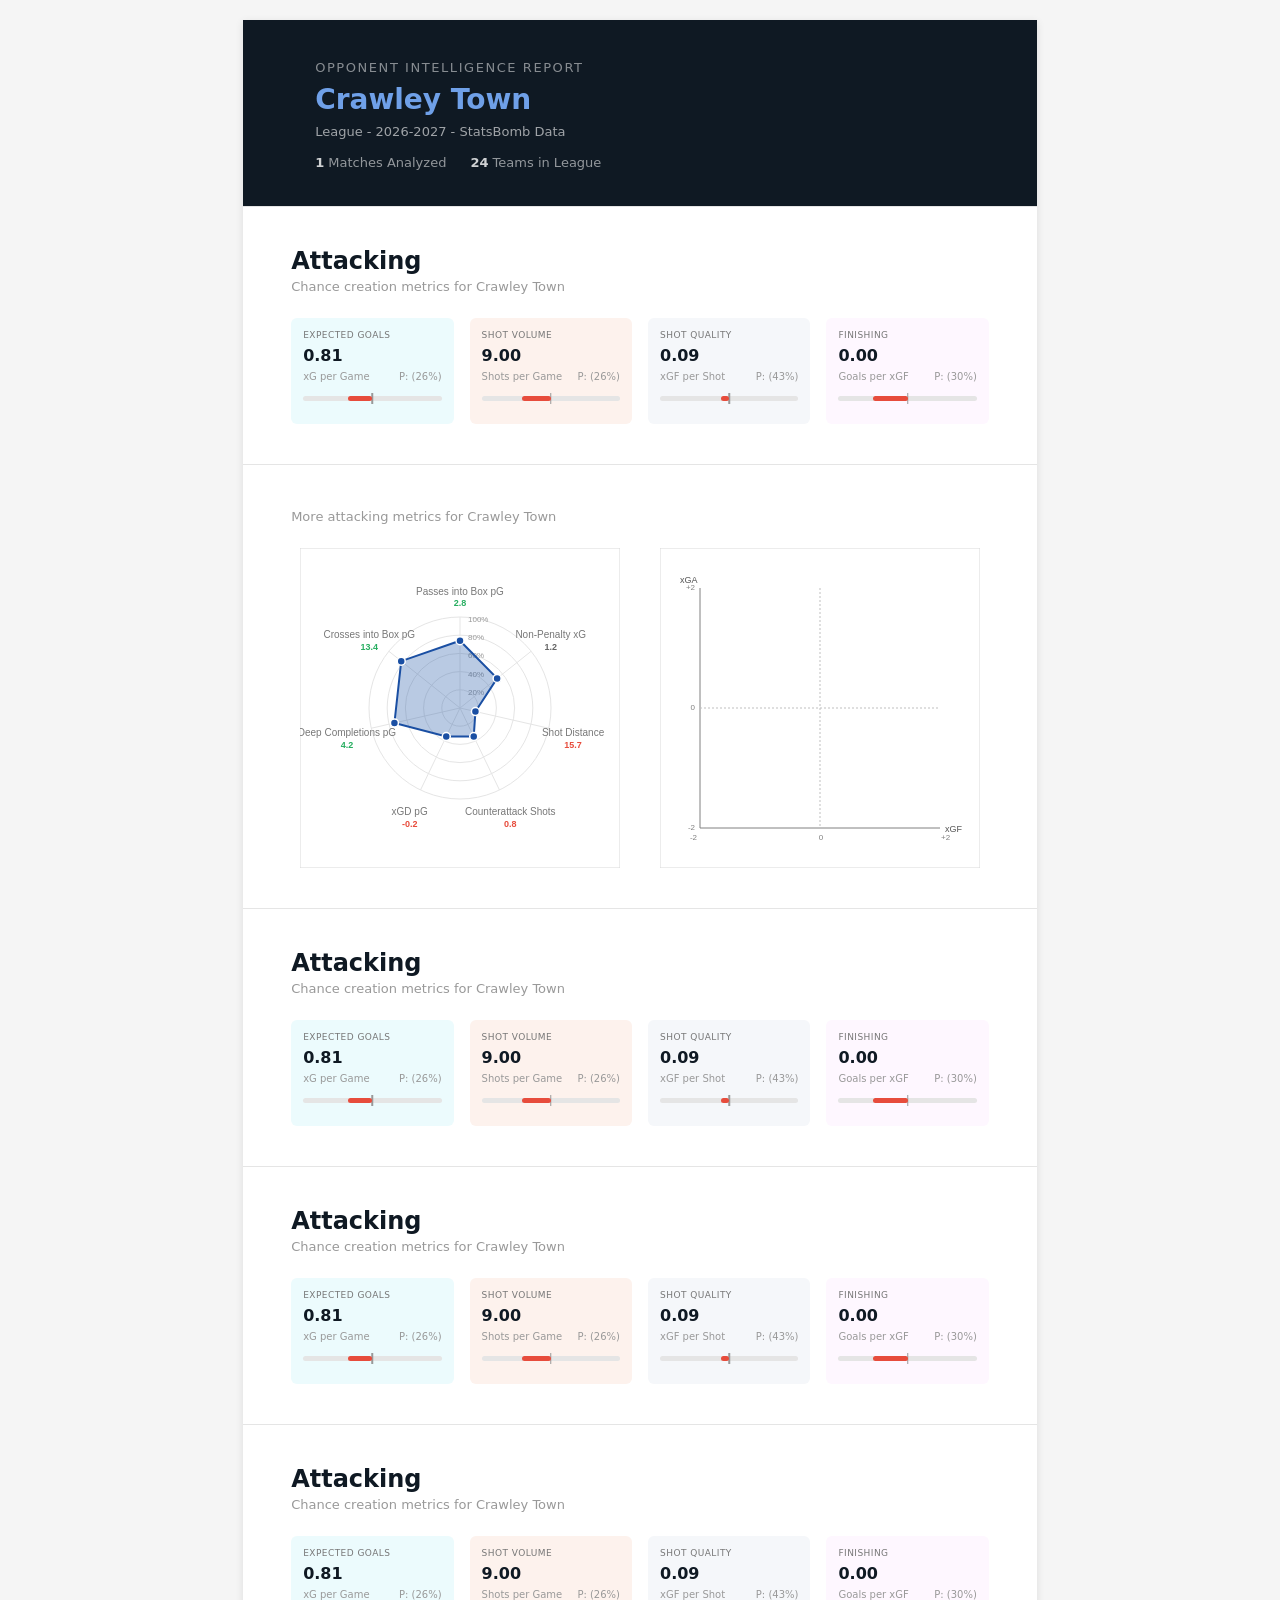
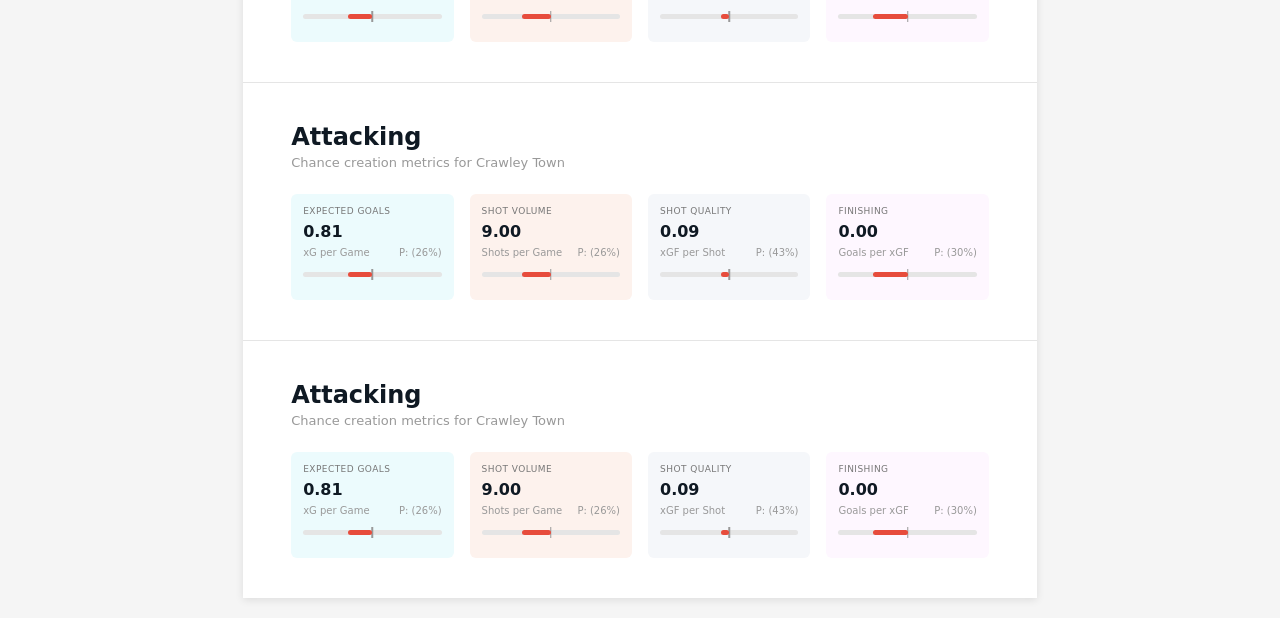
==== football_analytics/opposition_report/report.html @ 99cf564d "changes backend frontend app" ====
<!DOCTYPE html>
    <html lang="en">
    <head>
        <meta charset="UTF-8">
        <meta name="viewport" content="width=device-width, initial-scale=1.0">
        <title>Opponent Intelligence Report</title>
        <style>

    :root {
      --ink: #0f1923;
      --accent: #1a4fa3;
    }

    @import url('https://fonts.googleapis.com/css2?family=Inter:wght@300;400;500;600;700&family=Roboto+Mono:wght@400;500&display=swap');

    * {
      margin: 0;
      padding: 0;
      box-sizing: border-box;
    }

    body {
      background: #f5f5f5;
      padding: 20px;
      font-family: 'Inter', system-ui, sans-serif;
    }

    .a4-container {
      width: 210mm;
      background: white;
      margin: 0 auto;
      box-shadow: 0 2px 8px rgba(0,0,0,0.1);
      overflow: visible;
    }

    .cover {
      display: grid;
      grid-template-columns: 6px 1fr;
      min-height: 160px;
      background: var(--ink);
      color: white;
      padding: 40px 48px 36px 42px;
      gap: 0 24px;
      align-items: start;
    }

    .cover-stripe {
      background: var(--accent);
    }

    .cover-content {
    }

    .cover-eyebrow {
      font-family: 'Inter', system-ui, sans-serif;
      font-size: 13px;
      font-weight: 500;
      letter-spacing: .12em;
      color: rgba(255,255,255,.5);
      text-transform: uppercase;
      margin-bottom: 10px;
    }

    .cover-title {
      font-family: 'Inter', system-ui, sans-serif;
      font-size: 28px;
      font-weight: 700;
      line-height: 1.1;
      margin-bottom: 8px;
      color: #6fa0e8;
    }

    .cover-title span {
      color: #6fa0e8;
    }

    .cover-subtitle {
      font-family: 'Inter', system-ui, sans-serif;
      font-size: 13px;
      color: rgba(255,255,255,.6);
      margin-top: 6px;
    }

    .cover-meta {
      font-family: 'Inter', system-ui, sans-serif;
      font-size: 13px;
      color: rgba(255,255,255,.55);
      margin-top: 16px;
      display: flex;
      gap: 24px;
    }

    .cover-meta b {
      color: rgba(255,255,255,.8);
    }

    @media print {
      body {
        background: white;
        padding: 0;
      }
      .a4-container {
        width: 100%;
        box-shadow: none;
        margin: 0;
      }
    }
    

    
    .s0-derived-metrics-section {
      padding: 40px 48px;
      background: white;
      border-top: 1px solid #e5e5e5;
      page-break-after: always;
    }

    .s0-section-container {
      max-width: 1000px;
    }

    .s0-section-title {
      font-family: 'Inter', system-ui, sans-serif;
      font-size: 24px;
      font-weight: 700;
      color: var(--ink);
      margin-bottom: 4px;
    }

    .s0-section-subtitle {
      font-family: 'Inter', system-ui, sans-serif;
      font-size: 13px;
      color: #999;
      margin-bottom: 24px;
    }

    .s0-derived-metrics-grid {
      display: grid;
      grid-template-columns: repeat(4, 1fr);
      gap: 16px;
    }

    .s0-metric-card {
      border: 1px solid #d9d9d9;
      border-radius: 6px;
      padding: 12px;
      background: white;
    }

    .s0-metric-card.s0-metric-card-light-teal {
      background: #ecfbfd;
      border: none;
    }

    .s0-metric-card.s0-metric-card-light-brick {
      background: #fdf2ed;
      border: none;
    }

    .s0-metric-card.s0-metric-card-light-gray-custom {
      background: #f5f7fa;
      border: none;
    }

    .s0-metric-card.s0-metric-card-light-lavender {
      background: #fef7ff;
      border: none;
    }

    .s0-metric-card-name {
      font-family: 'Inter', system-ui, sans-serif;
      font-size: 9px;
      color: #777777;
      font-weight: 500;
      margin-bottom: 6px;
      letter-spacing: 0.05em;
      text-transform: uppercase;
    }

    .s0-metric-card-value {
      font-family: 'Inter', system-ui, sans-serif;
      font-size: 16px;
      font-weight: 700;
      color: #0f1923;
      margin-bottom: 6px;
    }

    .s0-metric-card-zscore {
      font-family: 'Inter', system-ui, sans-serif;
      font-size: 10px;
      color: #999;
      margin-bottom: 8px;
      display: flex;
      justify-content: space-between;
      align-items: center;
    }

    .s0-metric-label-left {
      text-align: left;
      flex: 1;
    }

    .s0-metric-percentile-right {
      text-align: right;
      flex: 0 0 auto;
    }

    .s0-metric-card-bar {
      height: 18px;
      display: flex;
      align-items: center;
      position: relative;
    }

    .s0-metric-card-bar-background {
      width: 100%;
      height: 5px;
      background: #e5e5e5;
      border-radius: 3px;
      position: relative;
    }

    .s0-metric-card-bar-center {
      position: absolute;
      left: 50%;
      top: -3px;
      width: 1.5px;
      height: 11px;
      background: #999;
      transform: translateX(-50%);
    }

    .s0-metric-card-bar-fill {
      position: absolute;
      top: 0;
      height: 5px;
      border-radius: 3px;
      transition: all 0.3s ease;
    }

    .s0-metric-card-bar-labels {
      display: flex;
      justify-content: space-between;
      margin-top: 4px;
      font-family: 'Inter', system-ui, sans-serif;
      font-size: 8px;
      color: #999;
      text-transform: uppercase;
      letter-spacing: 0.05em;
      font-weight: 500;
    }

    .s0-metric-card-bar-label-left {
      text-align: left;
    }

    .s0-metric-card-bar-label-right {
      text-align: right;
    }
    
    

    
    .metrics-section {
      padding: 40px 48px;
      background: white;
      border-top: 1px solid #e5e5e5;
    }

    .section-container {
      max-width: 1000px;
    }

    .section-title {
      font-family: 'Inter', system-ui, sans-serif;
      font-size: 24px;
      font-weight: 700;
      color: var(--ink);
      margin-bottom: 4px;
    }

    .section-subtitle {
      font-family: 'Inter', system-ui, sans-serif;
      font-size: 13px;
      color: #999;
      margin-bottom: 24px;
    }

    .metrics-grid {
      display: grid;
      grid-template-columns: repeat(4, 1fr);
      gap: 16px;
    }

    .metric-card {
      border: 1px solid #d9d9d9;
      border-radius: 6px;
      padding: 11px;
      background: white;
    }

    .metric-card-name {
      font-family: 'Inter', system-ui, sans-serif;
      font-size: 9px;
      color: #999;
      font-weight: 500;
      margin-bottom: 5px;
      text-transform: uppercase;
      letter-spacing: 0.05em;
    }

    .metric-card-value {
      font-family: 'Inter', system-ui, sans-serif;
      font-size: 14px;
      font-weight: 700;
      color: #0f1923;
      margin-bottom: 5px;
    }

    .metric-card-zscore {
      font-family: 'Inter', system-ui, sans-serif;
      font-size: 9px;
      color: #999;
      margin-bottom: 8px;
    }

    .metric-card-bar {
      height: 17px;
      display: flex;
      align-items: center;
      position: relative;
    }

    .metric-card-bar-background {
      width: 100%;
      height: 6px;
      background: #e5e5e5;
      border-radius: 3px;
      position: relative;
    }

    .metric-card-bar-center {
      position: absolute;
      left: 50%;
      top: -4px;
      width: 2px;
      height: 14px;
      background: #999;
      transform: translateX(-50%);
    }

    .metric-card-bar-fill {
      position: absolute;
      top: 0;
      height: 6px;
      border-radius: 3px;
      transition: all 0.3s ease;
    }
    
    

    
    .s3-radar-section {
      padding: 40px 48px;
      background: white;
      border-top: 1px solid #e5e5e5;
      page-break-after: always;
    }

    .s3-section-container {
      max-width: 1000px;
    }

    .s3-section-title {
      font-family: 'Inter', system-ui, sans-serif;
      font-size: 24px;
      font-weight: 700;
      color: var(--ink);
      margin-bottom: 4px;
    }

    .s3-section-subtitle {
      font-family: 'Inter', system-ui, sans-serif;
      font-size: 13px;
      color: #999;
      margin-bottom: 24px;
    }

    .s3-radar-container {
      display: grid;
      grid-template-columns: 1fr 1fr;
      gap: 24px;
      align-items: start;
    }

    .s3-radar-chart-wrapper {
      display: flex;
      justify-content: center;
      align-items: center;
    }

    .s3-radar-chart {
      max-width: 100%;
      height: auto;
    }
    
    

    
    .shot-type-section {
      padding: 40px 48px;
      background: white;
      border-top: 1px solid #e5e5e5;
      page-break-after: always;
    }

    .section-container {
      max-width: 1000px;
    }

    .section-title {
      font-family: 'Inter', system-ui, sans-serif;
      font-size: 24px;
      font-weight: 700;
      color: var(--ink);
      margin-bottom: 4px;
    }

    .section-subtitle {
      font-family: 'Inter', system-ui, sans-serif;
      font-size: 13px;
      color: #999;
      margin-bottom: 24px;
    }

    .shot-type-container {
      display: grid;
      grid-template-columns: 1fr 1fr;
      gap: 24px;
      align-items: start;
    }

    .chart-wrapper {
      display: flex;
      justify-content: center;
      align-items: center;
    }

    .pie-chart {
      max-width: 100%;
      height: auto;
    }

    .shot-type-details-box {
      background: white;
      padding: 0;
      display: flex;
      flex-direction: column;
      gap: 8px;
      height: 320px;
      overflow-y: auto;
    }

    .details-section {
      display: flex;
      flex-direction: column;
      gap: 4px;
      flex: 1;
    }

    .details-header {
      font-family: 'Inter', system-ui, sans-serif;
      font-size: 12px;
      font-weight: 600;
      color: #333;
      text-transform: uppercase;
      letter-spacing: 0.08em;
      margin: 0;
      padding-top: 4px;
    }

    .details-items {
      display: flex;
      flex-direction: column;
      gap: 3px;
    }

    .detail-item {
      display: flex;
      justify-content: space-between;
      align-items: center;
      gap: 8px;
      padding: 3px 0;
    }

    .detail-item-label {
      font-family: 'Inter', system-ui, sans-serif;
      font-size: 10px;
      color: #666;
      text-transform: uppercase;
      letter-spacing: 0.05em;
      font-weight: 500;
      flex: 1;
    }

    .detail-item-value {
      font-family: 'Inter', system-ui, sans-serif;
      font-size: 12px;
      font-weight: 600;
      color: #0f1923;
      text-align: right;
      white-space: nowrap;
    }

    .detail-item-percentile {
      font-family: 'Inter', system-ui, sans-serif;
      font-size: 10px;
      font-weight: 500;
      color: #999;
      display: inline;
      margin-right: 2px;
    }

    .additional-metrics-section {
      margin-top: 24px;
      padding-top: 16px;
      border-top: 1px solid #e5e5e5;
    }

    .additional-metrics-title {
      font-family: 'Inter', system-ui, sans-serif;
      font-size: 14px;
      font-weight: 600;
      color: var(--ink);
      margin: 0 0 16px 0;
      text-transform: uppercase;
      letter-spacing: 0.08em;
    }

    .additional-metrics-grid {
      display: grid;
      grid-template-columns: repeat(3, 1fr);
      gap: 16px;
    }

    .metric-card {
      border: 1px solid #d9d9d9;
      border-radius: 6px;
      padding: 12px;
      background: white;
    }

    .metric-card.metric-card-light-gray {
      background: #e8fbfd;
    }

    .metric-card.metric-card-light-teal {
      background: #ecfbfd;
      border: none;
    }

    .metric-card.metric-card-light-brick {
      background: #fdf2ed;
      border: none;
    }

    .metric-card.metric-card-light-gray-custom {
      background: #f5f7fa;
      border: none;
    }

    .metric-card-name {
      font-family: 'Inter', system-ui, sans-serif;
      font-size: 9px;
      color: #999;
      font-weight: 500;
      margin-bottom: 6px;
      text-transform: uppercase;
      letter-spacing: 0.05em;
    }

    .metric-card-value {
      font-family: 'Inter', system-ui, sans-serif;
      font-size: 16px;
      font-weight: 700;
      color: #0f1923;
      margin-bottom: 6px;
    }

    .metric-card-zscore {
      font-family: 'Inter', system-ui, sans-serif;
      font-size: 10px;
      color: #999;
      margin-bottom: 8px;
    }

    .metric-card-bar {
      height: 18px;
      display: flex;
      align-items: center;
      position: relative;
    }

    .metric-card-bar-background {
      width: 100%;
      height: 5px;
      background: #e5e5e5;
      border-radius: 3px;
      position: relative;
    }

    .metric-card-bar-center {
      position: absolute;
      left: 50%;
      top: -3px;
      width: 1.5px;
      height: 11px;
      background: #999;
      transform: translateX(-50%);
    }

    .metric-card-bar-fill {
      position: absolute;
      top: 0;
      height: 5px;
      border-radius: 3px;
      transition: all 0.3s ease;
    }
    
    

    
    .defending-section {
      padding: 40px 48px;
      background: white;
      border-top: 1px solid #e5e5e5;
    }

    .section-container {
      max-width: 1000px;
    }

    .section-title {
      font-family: 'Inter', system-ui, sans-serif;
      font-size: 24px;
      font-weight: 700;
      color: var(--ink);
      margin-bottom: 4px;
    }

    .section-subtitle {
      font-family: 'Inter', system-ui, sans-serif;
      font-size: 13px;
      color: #999;
      margin-bottom: 24px;
    }

    .defending-metrics-grid {
      display: grid;
      grid-template-columns: repeat(5, 1fr);
      gap: 12px;
      margin-bottom: 24px;
    }

    .defensive-flow-container {
      margin-top: 32px;
      padding-top: 24px;
      border-top: 1px solid #e5e5e5;
      display: grid;
      grid-template-columns: 1fr 1fr;
      gap: 24px;
    }

    .defensive-group-container {
      border: 2px solid #d9d9d9;
      border-radius: 8px;
      padding: 12px;
    }

    .defensive-group-title {
      font-family: 'Inter', system-ui, sans-serif;
      font-size: 14px;
      font-weight: 600;
      color: var(--ink);
      margin-bottom: 10px;
      text-transform: uppercase;
      letter-spacing: 0.05em;
    }

    .defensive-group-flex {
      display: flex;
      flex-direction: column;
      gap: 6px;
    }

    .defensive-flow-row {
      display: grid;
      grid-template-columns: repeat(2, 1fr);
      gap: 9px;
      justify-content: start;
    }

    .defensive-flow-arrow-row {
      display: grid;
      grid-template-columns: repeat(2, 1fr);
      gap: 9px;
      justify-content: start;
    }

    .defensive-action-card {
      border-radius: 6px;
      padding: 12px;
      text-align: center;
    }

    .def-card-name {
      font-family: 'Inter', system-ui, sans-serif;
      font-size: 9px;
      font-weight: 500;
      margin-bottom: 6px;
      text-transform: uppercase;
      letter-spacing: 0.05em;
      opacity: 0.85;
    }

    .def-card-value {
      font-family: 'Inter', system-ui, sans-serif;
      font-size: 16px;
      font-weight: 700;
      margin-bottom: 4px;
    }

    .def-card-percentile {
      font-family: 'Inter', system-ui, sans-serif;
      font-size: 9px;
      opacity: 0.8;
    }

    .flow-arrow {
      display: flex;
      justify-content: center;
      align-items: center;
    }

    .metric-card {
      border: 1px solid #d9d9d9;
      border-radius: 6px;
      padding: 11px;
      background: white;
    }

    .metric-card-name {
      font-family: 'Inter', system-ui, sans-serif;
      font-size: 9px;
      color: #999;
      font-weight: 500;
      margin-bottom: 5px;
      text-transform: uppercase;
      letter-spacing: 0.05em;
    }

    .metric-card-value {
      font-family: 'Inter', system-ui, sans-serif;
      font-size: 14px;
      font-weight: 700;
      color: #0f1923;
      margin-bottom: 5px;
    }

    .metric-card-zscore {
      font-family: 'Inter', system-ui, sans-serif;
      font-size: 9px;
      color: #999;
      margin-bottom: 8px;
    }

    .metric-card-bar {
      height: 17px;
      display: flex;
      align-items: center;
      position: relative;
    }

    .metric-card-bar-background {
      width: 100%;
      height: 5px;
      background: #e5e5e5;
      border-radius: 3px;
      position: relative;
    }

    .metric-card-bar-center {
      position: absolute;
      left: 50%;
      top: -3px;
      width: 1.5px;
      height: 11px;
      background: #999;
      transform: translateX(-50%);
    }

    .metric-card-bar-fill {
      position: absolute;
      top: 0;
      height: 5px;
      border-radius: 3px;
      transition: all 0.3s ease;
    }
    
    

    
    .pressing-heatmap-section {
      padding: 40px 48px;
      background: white;
      border-top: 1px solid #e5e5e5;
      page-break-after: always;
    }

    .section-container {
      max-width: 1000px;
    }

    .section-title {
      font-family: 'Inter', system-ui, sans-serif;
      font-size: 24px;
      font-weight: 700;
      color: var(--ink);
      margin-bottom: 4px;
    }

    .section-subtitle {
      font-family: 'Inter', system-ui, sans-serif;
      font-size: 13px;
      color: #999;
      margin-bottom: 24px;
    }

    .heatmap-container {
      display: flex;
      justify-content: flex-start;
      align-items: flex-start;
      background: transparent;
      padding: 0;
      gap: 24px;
    }

    .pitch-wrapper {
      position: relative;
      width: 300px;
      height: 204px;
      background: white;
      border-radius: 0;
      overflow: hidden;
      box-shadow: none;
      flex-shrink: 0;
    }

    .stats-box {
      width: 204px;
      height: 204px;
      border: 1px solid #d9d9d9;
      border-radius: 6px;
      background: white;
      flex-shrink: 0;
    }

    .pitch-svg {
      width: 100%;
      height: 100%;
    }

    .heatmap-overlay {
      width: 100%;
      height: 100%;
      mix-blend-mode: normal;
    }
    
    

    
    .passing-section {
      padding: 40px 48px;
      background: white;
      border-top: 1px solid #e5e5e5;
      page-break-after: always;
    }

    .section-container {
      max-width: 1000px;
    }

    .section-title {
      font-family: 'Inter', system-ui, sans-serif;
      font-size: 24px;
      font-weight: 700;
      color: var(--ink);
      margin-bottom: 4px;
    }

    .section-subtitle {
      font-family: 'Inter', system-ui, sans-serif;
      font-size: 13px;
      color: #999;
      margin-bottom: 24px;
    }

    .passing-metrics-grid {
      display: grid;
      grid-template-columns: repeat(5, 1fr);
      gap: 12px;
    }

    .metric-card {
      border: 1px solid #d9d9d9;
      border-radius: 6px;
      padding: 11px;
      background: white;
    }

    .metric-card-name {
      font-family: 'Inter', system-ui, sans-serif;
      font-size: 9px;
      color: #999;
      font-weight: 500;
      margin-bottom: 5px;
      text-transform: uppercase;
      letter-spacing: 0.05em;
    }

    .metric-card-value {
      font-family: 'Inter', system-ui, sans-serif;
      font-size: 14px;
      font-weight: 700;
      color: #0f1923;
      margin-bottom: 5px;
    }

    .metric-card-zscore {
      font-family: 'Inter', system-ui, sans-serif;
      font-size: 9px;
      color: #999;
      margin-bottom: 8px;
    }

    .metric-card-bar {
      height: 17px;
      display: flex;
      align-items: center;
      position: relative;
    }

    .metric-card-bar-background {
      width: 100%;
      height: 5px;
      background: #e5e5e5;
      border-radius: 3px;
      position: relative;
    }

    .metric-card-bar-center {
      position: absolute;
      left: 50%;
      top: -3px;
      width: 1.5px;
      height: 11px;
      background: #999;
      transform: translateX(-50%);
    }

    .metric-card-bar-fill {
      position: absolute;
      top: 0;
      height: 5px;
      border-radius: 3px;
      transition: all 0.3s ease;
    }

    .subsection-title {
      font-family: 'Inter', system-ui, sans-serif;
      font-size: 16px;
      font-weight: 600;
      color: #0f1923;
      margin-top: 32px;
      margin-bottom: 4px;
    }

    .passing-network-svg {
      width: 100%;
      max-width: 680px;
      height: auto;
      display: block;
      margin-top: 16px;
    }
    
    
</style>
    </head>
    <body>
        <div class="a4-container">
            
            
    <section class="cover">
        <div class="cover-stripe"></div>
        <div class="cover-content">
            <div class="cover-eyebrow">
                Opponent Intelligence Report
            </div>
            <h1 class="cover-title">
                Crawley Town
            </h1>
            <div class="cover-subtitle">
                League - 2026-2027 - StatsBomb Data
            </div>
            <div class="cover-meta">
                <span><b>1</b> Matches Analyzed</span>
                <span><b>24</b> Teams in League</span>
            </div>
        </div>
    </section>
    
            
    <section class="s0-derived-metrics-section">
        <div class="s0-section-container">
            <h2 class="s0-section-title">Attacking</h2>
            <p class="s0-section-subtitle">Chance creation metrics for Crawley Town</p>

            <div class="s0-derived-metrics-grid">
                
            <div class="s0-metric-card s0-metric-card-light-teal">
                <div class="s0-metric-card-name">Expected Goals</div>
                <div class="s0-metric-card-value">0.81</div>
                <div class="s0-metric-card-zscore">
                    <span class="s0-metric-label-left">xG per Game</span>
                    <span class="s0-metric-percentile-right">P: (26%)</span>
                </div>
                <div class="s0-metric-card-bar">
                    <div class="s0-metric-card-bar-background">
                        <div class="s0-metric-card-bar-center"></div>
                        <div class="s0-metric-card-bar-fill" style="left: 32.581053840574114%; width: 17.418946159425886%; background-color: #e74c3c;"></div>
                    </div>
                </div>
                <div class="s0-metric-card-bar-labels">
                    <span class="s0-metric-card-bar-label-left"></span>
                    <span class="s0-metric-card-bar-label-right"></span>
                </div>
            </div>
        
            <div class="s0-metric-card s0-metric-card-light-brick">
                <div class="s0-metric-card-name">Shot Volume</div>
                <div class="s0-metric-card-value">9.00</div>
                <div class="s0-metric-card-zscore">
                    <span class="s0-metric-label-left">Shots per Game</span>
                    <span class="s0-metric-percentile-right">P: (26%)</span>
                </div>
                <div class="s0-metric-card-bar">
                    <div class="s0-metric-card-bar-background">
                        <div class="s0-metric-card-bar-center"></div>
                        <div class="s0-metric-card-bar-fill" style="left: 29.302589178106565%; width: 20.697410821893435%; background-color: #e74c3c;"></div>
                    </div>
                </div>
                <div class="s0-metric-card-bar-labels">
                    <span class="s0-metric-card-bar-label-left"></span>
                    <span class="s0-metric-card-bar-label-right"></span>
                </div>
            </div>
        
            <div class="s0-metric-card s0-metric-card-light-gray-custom">
                <div class="s0-metric-card-name">Shot Quality</div>
                <div class="s0-metric-card-value">0.09</div>
                <div class="s0-metric-card-zscore">
                    <span class="s0-metric-label-left">xGF per Shot</span>
                    <span class="s0-metric-percentile-right">P: (43%)</span>
                </div>
                <div class="s0-metric-card-bar">
                    <div class="s0-metric-card-bar-background">
                        <div class="s0-metric-card-bar-center"></div>
                        <div class="s0-metric-card-bar-fill" style="left: 44.04496686410954%; width: 5.95503313589046%; background-color: #e74c3c;"></div>
                    </div>
                </div>
                <div class="s0-metric-card-bar-labels">
                    <span class="s0-metric-card-bar-label-left"></span>
                    <span class="s0-metric-card-bar-label-right"></span>
                </div>
            </div>
        
            <div class="s0-metric-card s0-metric-card-light-lavender">
                <div class="s0-metric-card-name">Finishing</div>
                <div class="s0-metric-card-value">0.00</div>
                <div class="s0-metric-card-zscore">
                    <span class="s0-metric-label-left">Goals per xGF</span>
                    <span class="s0-metric-percentile-right">P: (30%)</span>
                </div>
                <div class="s0-metric-card-bar">
                    <div class="s0-metric-card-bar-background">
                        <div class="s0-metric-card-bar-center"></div>
                        <div class="s0-metric-card-bar-fill" style="left: 24.624698235474035%; width: 25.375301764525965%; background-color: #e74c3c;"></div>
                    </div>
                </div>
                <div class="s0-metric-card-bar-labels">
                    <span class="s0-metric-card-bar-label-left"></span>
                    <span class="s0-metric-card-bar-label-right"></span>
                </div>
            </div>
        
            </div>
        </div>
    </section>
    
            
    <section class="s3-radar-section">
        <div class="s3-section-container">
            <h2 class="s3-section-title"></h2>
            <p class="s3-section-subtitle">More attacking metrics for Crawley Town</p>

            <div class="s3-radar-container">
                <div class="s3-radar-chart-wrapper">
                    
    <svg width="320" height="320" viewBox="0 0 320 320" xmlns="http://www.w3.org/2000/svg" class="radar-chart">
        <!-- Background with border -->
        <rect width="320" height="320" fill="white" stroke="#d9d9d9" stroke-width="1"/>

        <!-- Grid circles and levels -->
            <circle cx="160.0" cy="160.0" r="18.2" fill="none" stroke="#e5e5e5" stroke-width="1"/>
        <text x="168.0" y="146.8" font-family="Inter, sans-serif" font-size="8" fill="#999">20%</text>
        <circle cx="160.0" cy="160.0" r="36.4" fill="none" stroke="#e5e5e5" stroke-width="1"/>
        <text x="168.0" y="128.6" font-family="Inter, sans-serif" font-size="8" fill="#999">40%</text>
        <circle cx="160.0" cy="160.0" r="54.6" fill="none" stroke="#e5e5e5" stroke-width="1"/>
        <text x="168.0" y="110.4" font-family="Inter, sans-serif" font-size="8" fill="#999">60%</text>
        <circle cx="160.0" cy="160.0" r="72.8" fill="none" stroke="#e5e5e5" stroke-width="1"/>
        <text x="168.0" y="92.2" font-family="Inter, sans-serif" font-size="8" fill="#999">80%</text>
        <circle cx="160.0" cy="160.0" r="91.0" fill="none" stroke="#e5e5e5" stroke-width="1"/>
        <text x="168.0" y="74.0" font-family="Inter, sans-serif" font-size="8" fill="#999">100%</text>
        <line x1="160.0" y1="160.0" x2="160.0" y2="69.0" stroke="#e5e5e5" stroke-width="1"/>
        <line x1="160.0" y1="160.0" x2="231.1466649045907" y2="103.26242803085526" stroke="#e5e5e5" stroke-width="1"/>
        <line x1="160.0" y1="160.0" x2="248.71844000854594" y2="180.2494049900246" stroke="#e5e5e5" stroke-width="1"/>
        <line x1="160.0" y1="160.0" x2="199.4834202596978" y2="241.98816697912014" stroke="#e5e5e5" stroke-width="1"/>
        <line x1="160.0" y1="160.0" x2="120.51657974030222" y2="241.98816697912014" stroke="#e5e5e5" stroke-width="1"/>
        <line x1="160.0" y1="160.0" x2="71.28155999145405" y2="180.24940499002463" stroke="#e5e5e5" stroke-width="1"/>
        <line x1="160.0" y1="160.0" x2="88.85333509540928" y2="103.26242803085526" stroke="#e5e5e5" stroke-width="1"/>
        <polygon points="160.0,92.73913043478261 197.11999908065602,130.39778853783753 175.42929391452972,163.52163565043907 173.73336356859053,188.51762329708527 146.26663643140947,188.51762329708527 94.42550086324864,174.96695151436603 101.22666812229463,113.12983185157609" fill="#1a4fa3" fill-opacity="0.3" stroke="#1a4fa3" stroke-width="2"/>
        <circle cx="160.0" cy="92.73913043478261" r="4" fill="#1a4fa3" stroke="white" stroke-width="1.5"/>
        <circle cx="197.11999908065602" cy="130.39778853783753" r="4" fill="#1a4fa3" stroke="white" stroke-width="1.5"/>
        <circle cx="175.42929391452972" cy="163.52163565043907" r="4" fill="#1a4fa3" stroke="white" stroke-width="1.5"/>
        <circle cx="173.73336356859053" cy="188.51762329708527" r="4" fill="#1a4fa3" stroke="white" stroke-width="1.5"/>
        <circle cx="146.26663643140947" cy="188.51762329708527" r="4" fill="#1a4fa3" stroke="white" stroke-width="1.5"/>
        <circle cx="94.42550086324864" cy="174.96695151436603" r="4" fill="#1a4fa3" stroke="white" stroke-width="1.5"/>
        <circle cx="101.22666812229463" cy="113.12983185157609" r="4" fill="#1a4fa3" stroke="white" stroke-width="1.5"/>
        <text x="160.0" y="44.0" font-family="Inter, sans-serif" font-size="10" font-weight="400" fill="#777777" text-anchor="middle" dominant-baseline="middle">Passes into Box pG</text>
        <text x="160.0" y="56.0" font-family="Inter, sans-serif" font-size="9" font-weight="600" fill="#27ae60" text-anchor="middle" dominant-baseline="middle">2.8</text>
        <text x="250.69245196629146" y="87.67518298438692" font-family="Inter, sans-serif" font-size="10" font-weight="400" fill="#777777" text-anchor="middle" dominant-baseline="middle">Non-Penalty xG</text>
        <text x="250.69245196629146" y="99.67518298438692" font-family="Inter, sans-serif" font-size="9" font-weight="600" fill="#666666" text-anchor="middle" dominant-baseline="middle">1.2</text>
        <text x="273.09163781309155" y="185.81242833893248" font-family="Inter, sans-serif" font-size="10" font-weight="400" fill="#777777" text-anchor="middle" dominant-baseline="middle">Shot Distance</text>
        <text x="273.09163781309155" y="197.81242833893248" font-family="Inter, sans-serif" font-size="9" font-weight="600" fill="#e74c3c" text-anchor="middle" dominant-baseline="middle">15.7</text>
        <text x="210.33051373763675" y="264.51238867668064" font-family="Inter, sans-serif" font-size="10" font-weight="400" fill="#777777" text-anchor="middle" dominant-baseline="middle">Counterattack Shots</text>
        <text x="210.33051373763675" y="276.51238867668064" font-family="Inter, sans-serif" font-size="9" font-weight="600" fill="#e74c3c" text-anchor="middle" dominant-baseline="middle">0.8</text>
        <text x="109.66948626236326" y="264.51238867668064" font-family="Inter, sans-serif" font-size="10" font-weight="400" fill="#777777" text-anchor="middle" dominant-baseline="middle">xGD pG</text>
        <text x="109.66948626236326" y="276.51238867668064" font-family="Inter, sans-serif" font-size="9" font-weight="600" fill="#e74c3c" text-anchor="middle" dominant-baseline="middle">-0.2</text>
        <text x="46.90836218690846" y="185.81242833893248" font-family="Inter, sans-serif" font-size="10" font-weight="400" fill="#777777" text-anchor="middle" dominant-baseline="middle">Deep Completions pG</text>
        <text x="46.90836218690846" y="197.81242833893248" font-family="Inter, sans-serif" font-size="9" font-weight="600" fill="#27ae60" text-anchor="middle" dominant-baseline="middle">4.2</text>
        <text x="69.30754803370853" y="87.67518298438694" font-family="Inter, sans-serif" font-size="10" font-weight="400" fill="#777777" text-anchor="middle" dominant-baseline="middle">Crosses into Box pG</text>
        <text x="69.30754803370853" y="99.67518298438694" font-family="Inter, sans-serif" font-size="9" font-weight="600" fill="#27ae60" text-anchor="middle" dominant-baseline="middle">13.4</text>
    </svg>

                </div>
                <div class="s3-radar-chart-wrapper">
                    
    <svg width="320" height="320" viewBox="0 0 320 320" xmlns="http://www.w3.org/2000/svg" class="scatter-chart">
        <!-- Background with border -->
        <rect width="320" height="320" fill="white" stroke="#d9d9d9" stroke-width="1"/>

        <!-- Axes (3 shades darker) -->
        <line x1="40" y1="280" x2="280" y2="280" stroke="#808080" stroke-width="1"/>
        <line x1="40" y1="40" x2="40" y2="280" stroke="#808080" stroke-width="1"/>

        <!-- Grid lines at 0 (center, 2 shades darker) -->
        <line x1="160.0" y1="40" x2="160.0" y2="280" stroke="#bfbfbf" stroke-width="1" stroke-dasharray="2,2"/>
        <line x1="40" y1="160.0" x2="280" y2="160.0" stroke="#bfbfbf" stroke-width="1" stroke-dasharray="2,2"/>

        <!-- Axis labels (3 shades darker) -->
        <text x="285" y="284" font-family="Inter, sans-serif" font-size="9" fill="#555555">xGF</text>
        <text x="20" y="35" font-family="Inter, sans-serif" font-size="9" fill="#555555">xGA</text>

        <!-- Scale labels (3 shades darker) -->
        <text x="37" y="292" font-family="Inter, sans-serif" font-size="8" fill="#808080" text-anchor="end">-2</text>
        <text x="161.0" y="292" font-family="Inter, sans-serif" font-size="8" fill="#808080" text-anchor="middle">0</text>
        <text x="281" y="292" font-family="Inter, sans-serif" font-size="8" fill="#808080" text-anchor="start">+2</text>

        <text x="35" y="42" font-family="Inter, sans-serif" font-size="8" fill="#808080" text-anchor="end">+2</text>
        <text x="35" y="162.0" font-family="Inter, sans-serif" font-size="8" fill="#808080" text-anchor="end">0</text>
        <text x="35" y="282" font-family="Inter, sans-serif" font-size="8" fill="#808080" text-anchor="end">-2</text>
        </svg>

                </div>
            </div>
        </div>
    </section>
    
            
    <section class="s0-derived-metrics-section">
        <div class="s0-section-container">
            <h2 class="s0-section-title">Attacking</h2>
            <p class="s0-section-subtitle">Chance creation metrics for Crawley Town</p>

            <div class="s0-derived-metrics-grid">
                
            <div class="s0-metric-card s0-metric-card-light-teal">
                <div class="s0-metric-card-name">Expected Goals</div>
                <div class="s0-metric-card-value">0.81</div>
                <div class="s0-metric-card-zscore">
                    <span class="s0-metric-label-left">xG per Game</span>
                    <span class="s0-metric-percentile-right">P: (26%)</span>
                </div>
                <div class="s0-metric-card-bar">
                    <div class="s0-metric-card-bar-background">
                        <div class="s0-metric-card-bar-center"></div>
                        <div class="s0-metric-card-bar-fill" style="left: 32.581053840574114%; width: 17.418946159425886%; background-color: #e74c3c;"></div>
                    </div>
                </div>
                <div class="s0-metric-card-bar-labels">
                    <span class="s0-metric-card-bar-label-left"></span>
                    <span class="s0-metric-card-bar-label-right"></span>
                </div>
            </div>
        
            <div class="s0-metric-card s0-metric-card-light-brick">
                <div class="s0-metric-card-name">Shot Volume</div>
                <div class="s0-metric-card-value">9.00</div>
                <div class="s0-metric-card-zscore">
                    <span class="s0-metric-label-left">Shots per Game</span>
                    <span class="s0-metric-percentile-right">P: (26%)</span>
                </div>
                <div class="s0-metric-card-bar">
                    <div class="s0-metric-card-bar-background">
                        <div class="s0-metric-card-bar-center"></div>
                        <div class="s0-metric-card-bar-fill" style="left: 29.302589178106565%; width: 20.697410821893435%; background-color: #e74c3c;"></div>
                    </div>
                </div>
                <div class="s0-metric-card-bar-labels">
                    <span class="s0-metric-card-bar-label-left"></span>
                    <span class="s0-metric-card-bar-label-right"></span>
                </div>
            </div>
        
            <div class="s0-metric-card s0-metric-card-light-gray-custom">
                <div class="s0-metric-card-name">Shot Quality</div>
                <div class="s0-metric-card-value">0.09</div>
                <div class="s0-metric-card-zscore">
                    <span class="s0-metric-label-left">xGF per Shot</span>
                    <span class="s0-metric-percentile-right">P: (43%)</span>
                </div>
                <div class="s0-metric-card-bar">
                    <div class="s0-metric-card-bar-background">
                        <div class="s0-metric-card-bar-center"></div>
                        <div class="s0-metric-card-bar-fill" style="left: 44.04496686410954%; width: 5.95503313589046%; background-color: #e74c3c;"></div>
                    </div>
                </div>
                <div class="s0-metric-card-bar-labels">
                    <span class="s0-metric-card-bar-label-left"></span>
                    <span class="s0-metric-card-bar-label-right"></span>
                </div>
            </div>
        
            <div class="s0-metric-card s0-metric-card-light-lavender">
                <div class="s0-metric-card-name">Finishing</div>
                <div class="s0-metric-card-value">0.00</div>
                <div class="s0-metric-card-zscore">
                    <span class="s0-metric-label-left">Goals per xGF</span>
                    <span class="s0-metric-percentile-right">P: (30%)</span>
                </div>
                <div class="s0-metric-card-bar">
                    <div class="s0-metric-card-bar-background">
                        <div class="s0-metric-card-bar-center"></div>
                        <div class="s0-metric-card-bar-fill" style="left: 24.624698235474035%; width: 25.375301764525965%; background-color: #e74c3c;"></div>
                    </div>
                </div>
                <div class="s0-metric-card-bar-labels">
                    <span class="s0-metric-card-bar-label-left"></span>
                    <span class="s0-metric-card-bar-label-right"></span>
                </div>
            </div>
        
            </div>
        </div>
    </section>
    
            
    <section class="s0-derived-metrics-section">
        <div class="s0-section-container">
            <h2 class="s0-section-title">Attacking</h2>
            <p class="s0-section-subtitle">Chance creation metrics for Crawley Town</p>

            <div class="s0-derived-metrics-grid">
                
            <div class="s0-metric-card s0-metric-card-light-teal">
                <div class="s0-metric-card-name">Expected Goals</div>
                <div class="s0-metric-card-value">0.81</div>
                <div class="s0-metric-card-zscore">
                    <span class="s0-metric-label-left">xG per Game</span>
                    <span class="s0-metric-percentile-right">P: (26%)</span>
                </div>
                <div class="s0-metric-card-bar">
                    <div class="s0-metric-card-bar-background">
                        <div class="s0-metric-card-bar-center"></div>
                        <div class="s0-metric-card-bar-fill" style="left: 32.581053840574114%; width: 17.418946159425886%; background-color: #e74c3c;"></div>
                    </div>
                </div>
                <div class="s0-metric-card-bar-labels">
                    <span class="s0-metric-card-bar-label-left"></span>
                    <span class="s0-metric-card-bar-label-right"></span>
                </div>
            </div>
        
            <div class="s0-metric-card s0-metric-card-light-brick">
                <div class="s0-metric-card-name">Shot Volume</div>
                <div class="s0-metric-card-value">9.00</div>
                <div class="s0-metric-card-zscore">
                    <span class="s0-metric-label-left">Shots per Game</span>
                    <span class="s0-metric-percentile-right">P: (26%)</span>
                </div>
                <div class="s0-metric-card-bar">
                    <div class="s0-metric-card-bar-background">
                        <div class="s0-metric-card-bar-center"></div>
                        <div class="s0-metric-card-bar-fill" style="left: 29.302589178106565%; width: 20.697410821893435%; background-color: #e74c3c;"></div>
                    </div>
                </div>
                <div class="s0-metric-card-bar-labels">
                    <span class="s0-metric-card-bar-label-left"></span>
                    <span class="s0-metric-card-bar-label-right"></span>
                </div>
            </div>
        
            <div class="s0-metric-card s0-metric-card-light-gray-custom">
                <div class="s0-metric-card-name">Shot Quality</div>
                <div class="s0-metric-card-value">0.09</div>
                <div class="s0-metric-card-zscore">
                    <span class="s0-metric-label-left">xGF per Shot</span>
                    <span class="s0-metric-percentile-right">P: (43%)</span>
                </div>
                <div class="s0-metric-card-bar">
                    <div class="s0-metric-card-bar-background">
                        <div class="s0-metric-card-bar-center"></div>
                        <div class="s0-metric-card-bar-fill" style="left: 44.04496686410954%; width: 5.95503313589046%; background-color: #e74c3c;"></div>
                    </div>
                </div>
                <div class="s0-metric-card-bar-labels">
                    <span class="s0-metric-card-bar-label-left"></span>
                    <span class="s0-metric-card-bar-label-right"></span>
                </div>
            </div>
        
            <div class="s0-metric-card s0-metric-card-light-lavender">
                <div class="s0-metric-card-name">Finishing</div>
                <div class="s0-metric-card-value">0.00</div>
                <div class="s0-metric-card-zscore">
                    <span class="s0-metric-label-left">Goals per xGF</span>
                    <span class="s0-metric-percentile-right">P: (30%)</span>
                </div>
                <div class="s0-metric-card-bar">
                    <div class="s0-metric-card-bar-background">
                        <div class="s0-metric-card-bar-center"></div>
                        <div class="s0-metric-card-bar-fill" style="left: 24.624698235474035%; width: 25.375301764525965%; background-color: #e74c3c;"></div>
                    </div>
                </div>
                <div class="s0-metric-card-bar-labels">
                    <span class="s0-metric-card-bar-label-left"></span>
                    <span class="s0-metric-card-bar-label-right"></span>
                </div>
            </div>
        
            </div>
        </div>
    </section>
    
            
    <section class="s0-derived-metrics-section">
        <div class="s0-section-container">
            <h2 class="s0-section-title">Attacking</h2>
            <p class="s0-section-subtitle">Chance creation metrics for Crawley Town</p>

            <div class="s0-derived-metrics-grid">
                
            <div class="s0-metric-card s0-metric-card-light-teal">
                <div class="s0-metric-card-name">Expected Goals</div>
                <div class="s0-metric-card-value">0.81</div>
                <div class="s0-metric-card-zscore">
                    <span class="s0-metric-label-left">xG per Game</span>
                    <span class="s0-metric-percentile-right">P: (26%)</span>
                </div>
                <div class="s0-metric-card-bar">
                    <div class="s0-metric-card-bar-background">
                        <div class="s0-metric-card-bar-center"></div>
                        <div class="s0-metric-card-bar-fill" style="left: 32.581053840574114%; width: 17.418946159425886%; background-color: #e74c3c;"></div>
                    </div>
                </div>
                <div class="s0-metric-card-bar-labels">
                    <span class="s0-metric-card-bar-label-left"></span>
                    <span class="s0-metric-card-bar-label-right"></span>
                </div>
            </div>
        
            <div class="s0-metric-card s0-metric-card-light-brick">
                <div class="s0-metric-card-name">Shot Volume</div>
                <div class="s0-metric-card-value">9.00</div>
                <div class="s0-metric-card-zscore">
                    <span class="s0-metric-label-left">Shots per Game</span>
                    <span class="s0-metric-percentile-right">P: (26%)</span>
                </div>
                <div class="s0-metric-card-bar">
                    <div class="s0-metric-card-bar-background">
                        <div class="s0-metric-card-bar-center"></div>
                        <div class="s0-metric-card-bar-fill" style="left: 29.302589178106565%; width: 20.697410821893435%; background-color: #e74c3c;"></div>
                    </div>
                </div>
                <div class="s0-metric-card-bar-labels">
                    <span class="s0-metric-card-bar-label-left"></span>
                    <span class="s0-metric-card-bar-label-right"></span>
                </div>
            </div>
        
            <div class="s0-metric-card s0-metric-card-light-gray-custom">
                <div class="s0-metric-card-name">Shot Quality</div>
                <div class="s0-metric-card-value">0.09</div>
                <div class="s0-metric-card-zscore">
                    <span class="s0-metric-label-left">xGF per Shot</span>
                    <span class="s0-metric-percentile-right">P: (43%)</span>
                </div>
                <div class="s0-metric-card-bar">
                    <div class="s0-metric-card-bar-background">
                        <div class="s0-metric-card-bar-center"></div>
                        <div class="s0-metric-card-bar-fill" style="left: 44.04496686410954%; width: 5.95503313589046%; background-color: #e74c3c;"></div>
                    </div>
                </div>
                <div class="s0-metric-card-bar-labels">
                    <span class="s0-metric-card-bar-label-left"></span>
                    <span class="s0-metric-card-bar-label-right"></span>
                </div>
            </div>
        
            <div class="s0-metric-card s0-metric-card-light-lavender">
                <div class="s0-metric-card-name">Finishing</div>
                <div class="s0-metric-card-value">0.00</div>
                <div class="s0-metric-card-zscore">
                    <span class="s0-metric-label-left">Goals per xGF</span>
                    <span class="s0-metric-percentile-right">P: (30%)</span>
                </div>
                <div class="s0-metric-card-bar">
                    <div class="s0-metric-card-bar-background">
                        <div class="s0-metric-card-bar-center"></div>
                        <div class="s0-metric-card-bar-fill" style="left: 24.624698235474035%; width: 25.375301764525965%; background-color: #e74c3c;"></div>
                    </div>
                </div>
                <div class="s0-metric-card-bar-labels">
                    <span class="s0-metric-card-bar-label-left"></span>
                    <span class="s0-metric-card-bar-label-right"></span>
                </div>
            </div>
        
            </div>
        </div>
    </section>
    
            
    <section class="s0-derived-metrics-section">
        <div class="s0-section-container">
            <h2 class="s0-section-title">Attacking</h2>
            <p class="s0-section-subtitle">Chance creation metrics for Crawley Town</p>

            <div class="s0-derived-metrics-grid">
                
            <div class="s0-metric-card s0-metric-card-light-teal">
                <div class="s0-metric-card-name">Expected Goals</div>
                <div class="s0-metric-card-value">0.81</div>
                <div class="s0-metric-card-zscore">
                    <span class="s0-metric-label-left">xG per Game</span>
                    <span class="s0-metric-percentile-right">P: (26%)</span>
                </div>
                <div class="s0-metric-card-bar">
                    <div class="s0-metric-card-bar-background">
                        <div class="s0-metric-card-bar-center"></div>
                        <div class="s0-metric-card-bar-fill" style="left: 32.581053840574114%; width: 17.418946159425886%; background-color: #e74c3c;"></div>
                    </div>
                </div>
                <div class="s0-metric-card-bar-labels">
                    <span class="s0-metric-card-bar-label-left"></span>
                    <span class="s0-metric-card-bar-label-right"></span>
                </div>
            </div>
        
            <div class="s0-metric-card s0-metric-card-light-brick">
                <div class="s0-metric-card-name">Shot Volume</div>
                <div class="s0-metric-card-value">9.00</div>
                <div class="s0-metric-card-zscore">
                    <span class="s0-metric-label-left">Shots per Game</span>
                    <span class="s0-metric-percentile-right">P: (26%)</span>
                </div>
                <div class="s0-metric-card-bar">
                    <div class="s0-metric-card-bar-background">
                        <div class="s0-metric-card-bar-center"></div>
                        <div class="s0-metric-card-bar-fill" style="left: 29.302589178106565%; width: 20.697410821893435%; background-color: #e74c3c;"></div>
                    </div>
                </div>
                <div class="s0-metric-card-bar-labels">
                    <span class="s0-metric-card-bar-label-left"></span>
                    <span class="s0-metric-card-bar-label-right"></span>
                </div>
            </div>
        
            <div class="s0-metric-card s0-metric-card-light-gray-custom">
                <div class="s0-metric-card-name">Shot Quality</div>
                <div class="s0-metric-card-value">0.09</div>
                <div class="s0-metric-card-zscore">
                    <span class="s0-metric-label-left">xGF per Shot</span>
                    <span class="s0-metric-percentile-right">P: (43%)</span>
                </div>
                <div class="s0-metric-card-bar">
                    <div class="s0-metric-card-bar-background">
                        <div class="s0-metric-card-bar-center"></div>
                        <div class="s0-metric-card-bar-fill" style="left: 44.04496686410954%; width: 5.95503313589046%; background-color: #e74c3c;"></div>
                    </div>
                </div>
                <div class="s0-metric-card-bar-labels">
                    <span class="s0-metric-card-bar-label-left"></span>
                    <span class="s0-metric-card-bar-label-right"></span>
                </div>
            </div>
        
            <div class="s0-metric-card s0-metric-card-light-lavender">
                <div class="s0-metric-card-name">Finishing</div>
                <div class="s0-metric-card-value">0.00</div>
                <div class="s0-metric-card-zscore">
                    <span class="s0-metric-label-left">Goals per xGF</span>
                    <span class="s0-metric-percentile-right">P: (30%)</span>
                </div>
                <div class="s0-metric-card-bar">
                    <div class="s0-metric-card-bar-background">
                        <div class="s0-metric-card-bar-center"></div>
                        <div class="s0-metric-card-bar-fill" style="left: 24.624698235474035%; width: 25.375301764525965%; background-color: #e74c3c;"></div>
                    </div>
                </div>
                <div class="s0-metric-card-bar-labels">
                    <span class="s0-metric-card-bar-label-left"></span>
                    <span class="s0-metric-card-bar-label-right"></span>
                </div>
            </div>
        
            </div>
        </div>
    </section>
    
            
    <section class="s0-derived-metrics-section">
        <div class="s0-section-container">
            <h2 class="s0-section-title">Attacking</h2>
            <p class="s0-section-subtitle">Chance creation metrics for Crawley Town</p>

            <div class="s0-derived-metrics-grid">
                
            <div class="s0-metric-card s0-metric-card-light-teal">
                <div class="s0-metric-card-name">Expected Goals</div>
                <div class="s0-metric-card-value">0.81</div>
                <div class="s0-metric-card-zscore">
                    <span class="s0-metric-label-left">xG per Game</span>
                    <span class="s0-metric-percentile-right">P: (26%)</span>
                </div>
                <div class="s0-metric-card-bar">
                    <div class="s0-metric-card-bar-background">
                        <div class="s0-metric-card-bar-center"></div>
                        <div class="s0-metric-card-bar-fill" style="left: 32.581053840574114%; width: 17.418946159425886%; background-color: #e74c3c;"></div>
                    </div>
                </div>
                <div class="s0-metric-card-bar-labels">
                    <span class="s0-metric-card-bar-label-left"></span>
                    <span class="s0-metric-card-bar-label-right"></span>
                </div>
            </div>
        
            <div class="s0-metric-card s0-metric-card-light-brick">
                <div class="s0-metric-card-name">Shot Volume</div>
                <div class="s0-metric-card-value">9.00</div>
                <div class="s0-metric-card-zscore">
                    <span class="s0-metric-label-left">Shots per Game</span>
                    <span class="s0-metric-percentile-right">P: (26%)</span>
                </div>
                <div class="s0-metric-card-bar">
                    <div class="s0-metric-card-bar-background">
                        <div class="s0-metric-card-bar-center"></div>
                        <div class="s0-metric-card-bar-fill" style="left: 29.302589178106565%; width: 20.697410821893435%; background-color: #e74c3c;"></div>
                    </div>
                </div>
                <div class="s0-metric-card-bar-labels">
                    <span class="s0-metric-card-bar-label-left"></span>
                    <span class="s0-metric-card-bar-label-right"></span>
                </div>
            </div>
        
            <div class="s0-metric-card s0-metric-card-light-gray-custom">
                <div class="s0-metric-card-name">Shot Quality</div>
                <div class="s0-metric-card-value">0.09</div>
                <div class="s0-metric-card-zscore">
                    <span class="s0-metric-label-left">xGF per Shot</span>
                    <span class="s0-metric-percentile-right">P: (43%)</span>
                </div>
                <div class="s0-metric-card-bar">
                    <div class="s0-metric-card-bar-background">
                        <div class="s0-metric-card-bar-center"></div>
                        <div class="s0-metric-card-bar-fill" style="left: 44.04496686410954%; width: 5.95503313589046%; background-color: #e74c3c;"></div>
                    </div>
                </div>
                <div class="s0-metric-card-bar-labels">
                    <span class="s0-metric-card-bar-label-left"></span>
                    <span class="s0-metric-card-bar-label-right"></span>
                </div>
            </div>
        
            <div class="s0-metric-card s0-metric-card-light-lavender">
                <div class="s0-metric-card-name">Finishing</div>
                <div class="s0-metric-card-value">0.00</div>
                <div class="s0-metric-card-zscore">
                    <span class="s0-metric-label-left">Goals per xGF</span>
                    <span class="s0-metric-percentile-right">P: (30%)</span>
                </div>
                <div class="s0-metric-card-bar">
                    <div class="s0-metric-card-bar-background">
                        <div class="s0-metric-card-bar-center"></div>
                        <div class="s0-metric-card-bar-fill" style="left: 24.624698235474035%; width: 25.375301764525965%; background-color: #e74c3c;"></div>
                    </div>
                </div>
                <div class="s0-metric-card-bar-labels">
                    <span class="s0-metric-card-bar-label-left"></span>
                    <span class="s0-metric-card-bar-label-right"></span>
                </div>
            </div>
        
            </div>
        </div>
    </section>
    
    
        </div>
    </body>
    </html>
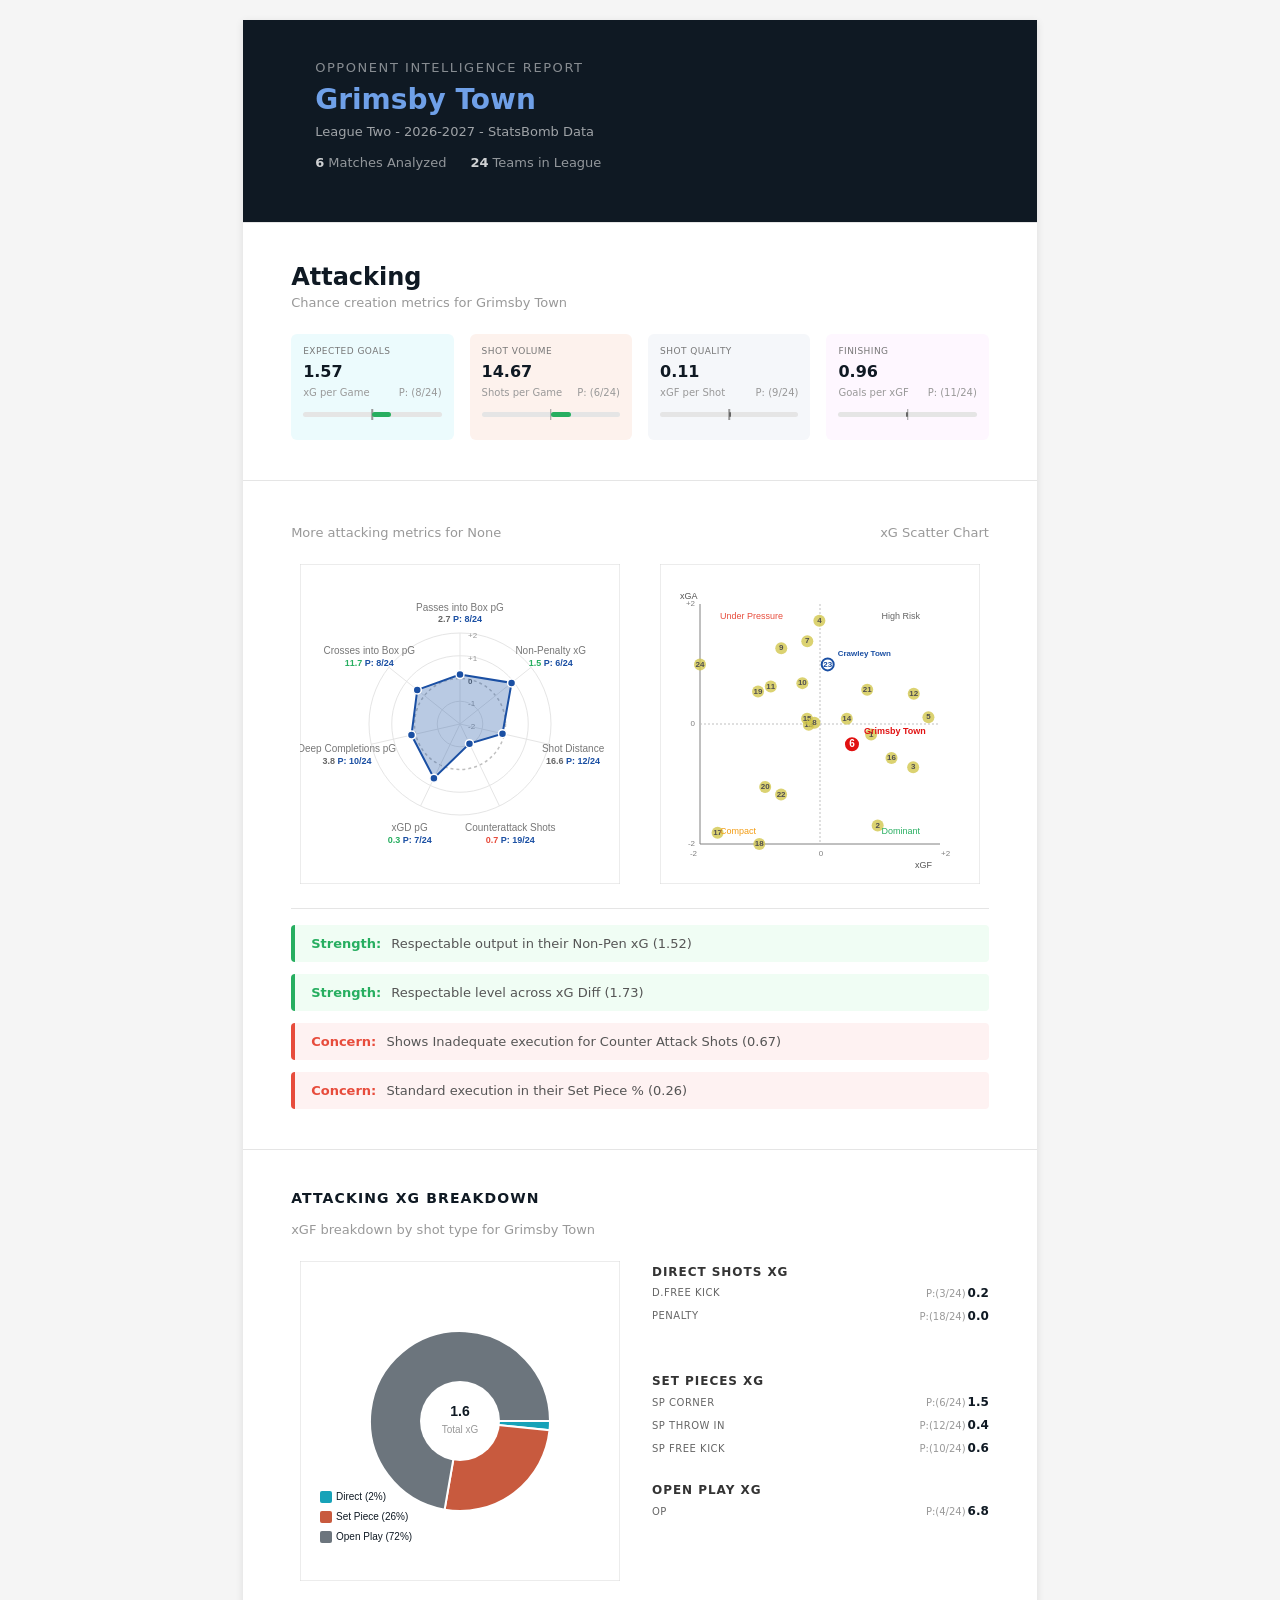
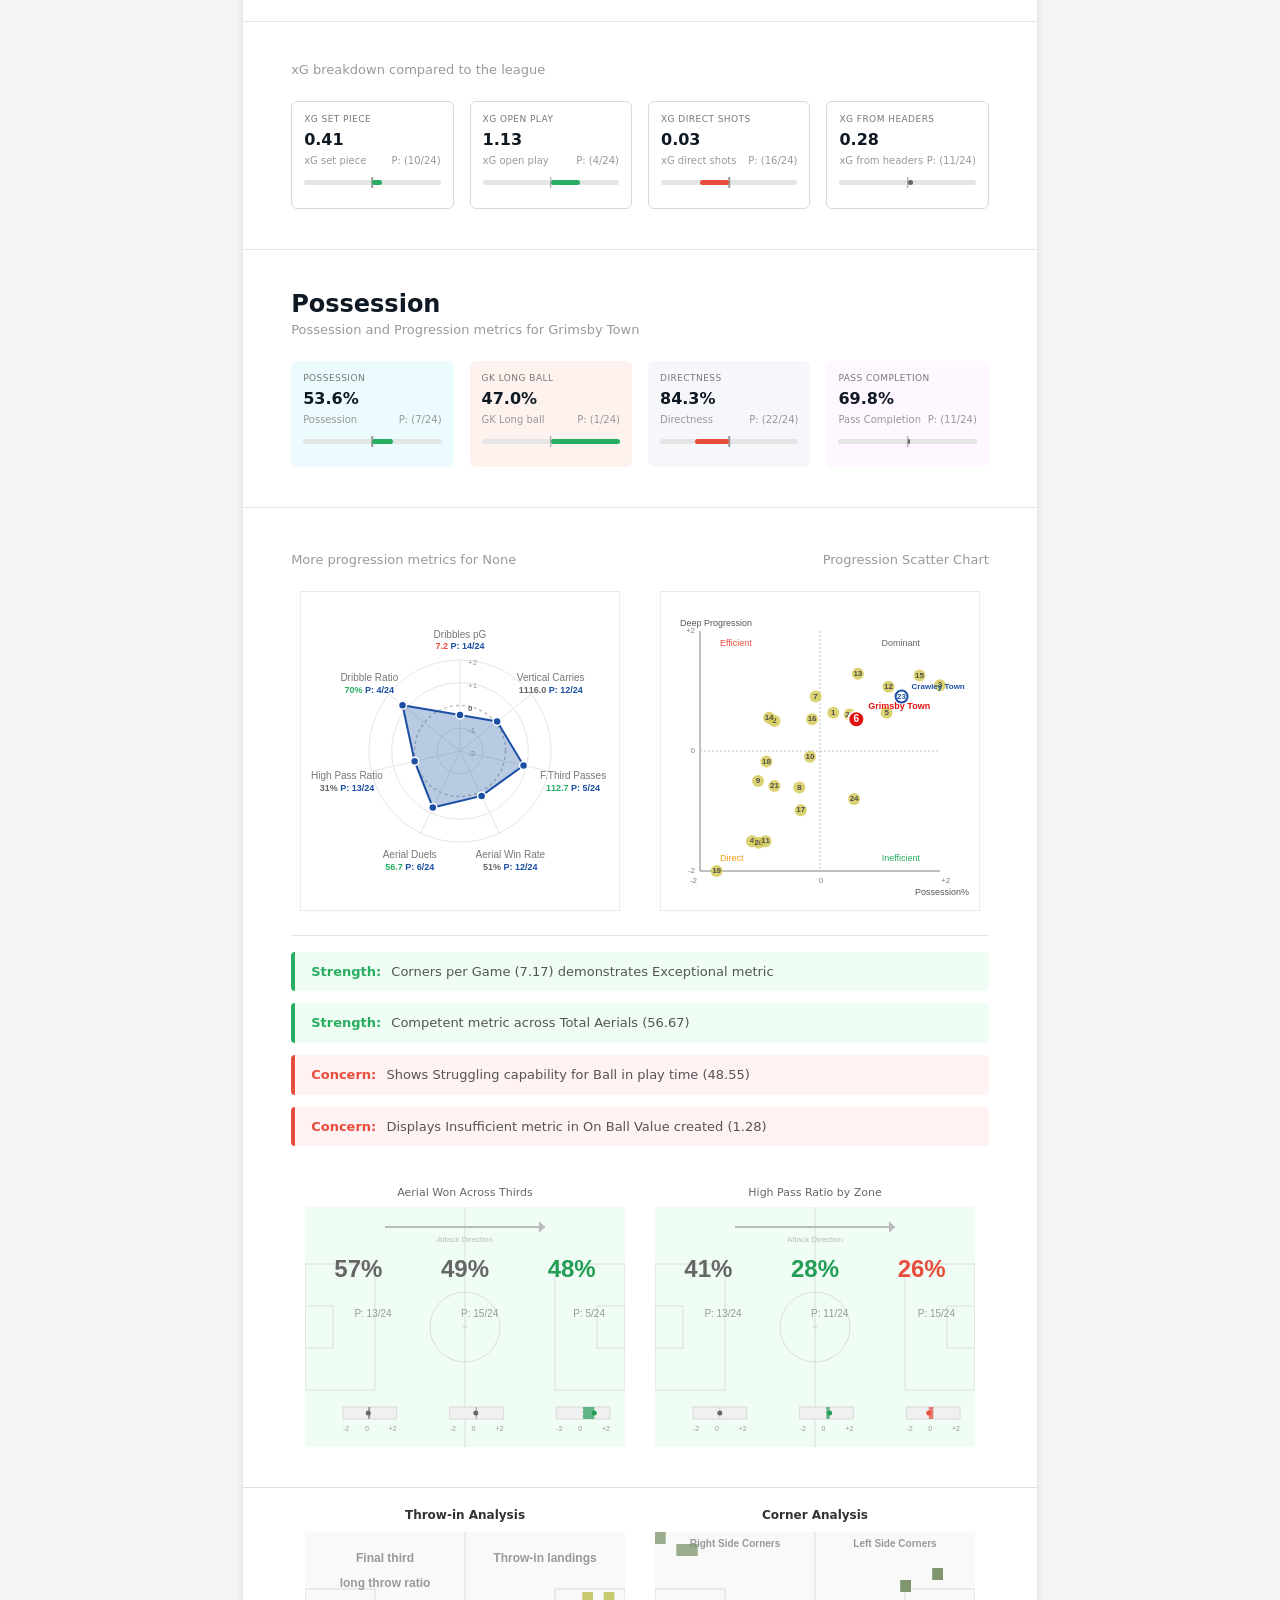
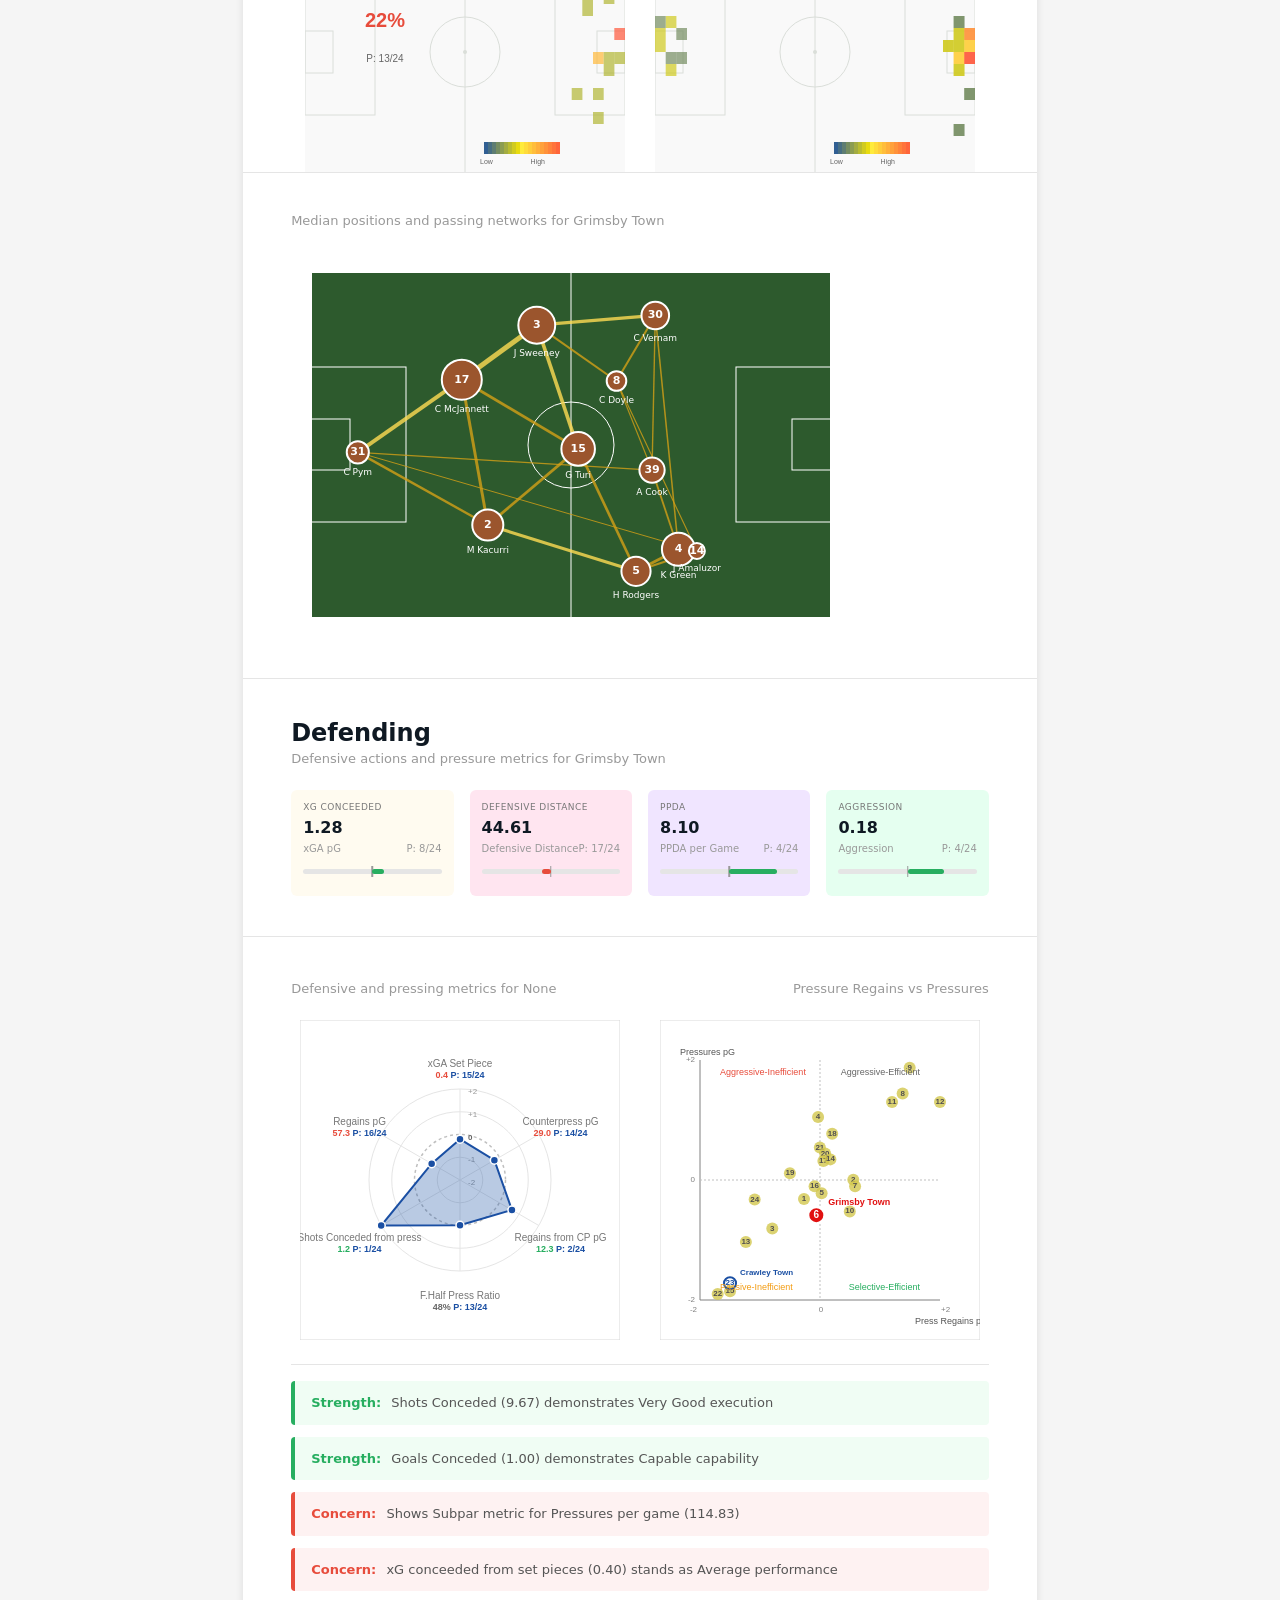
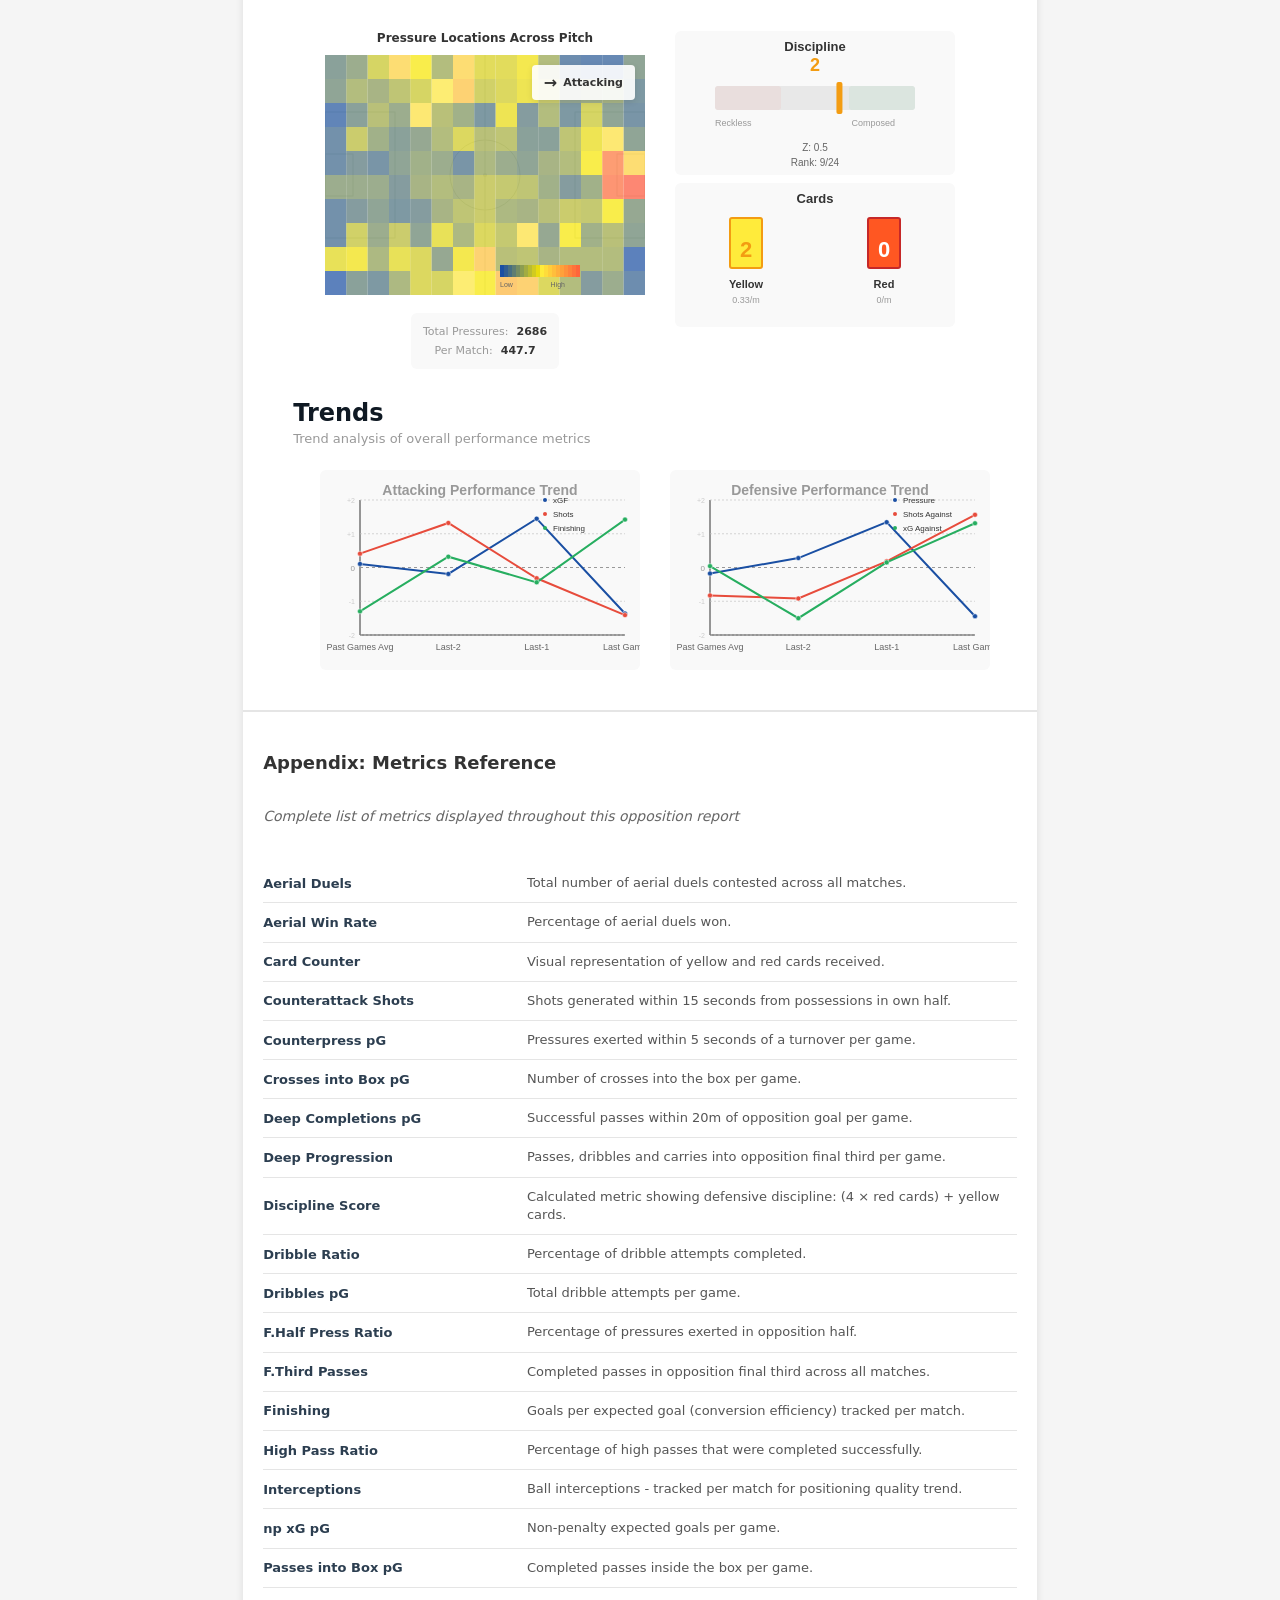
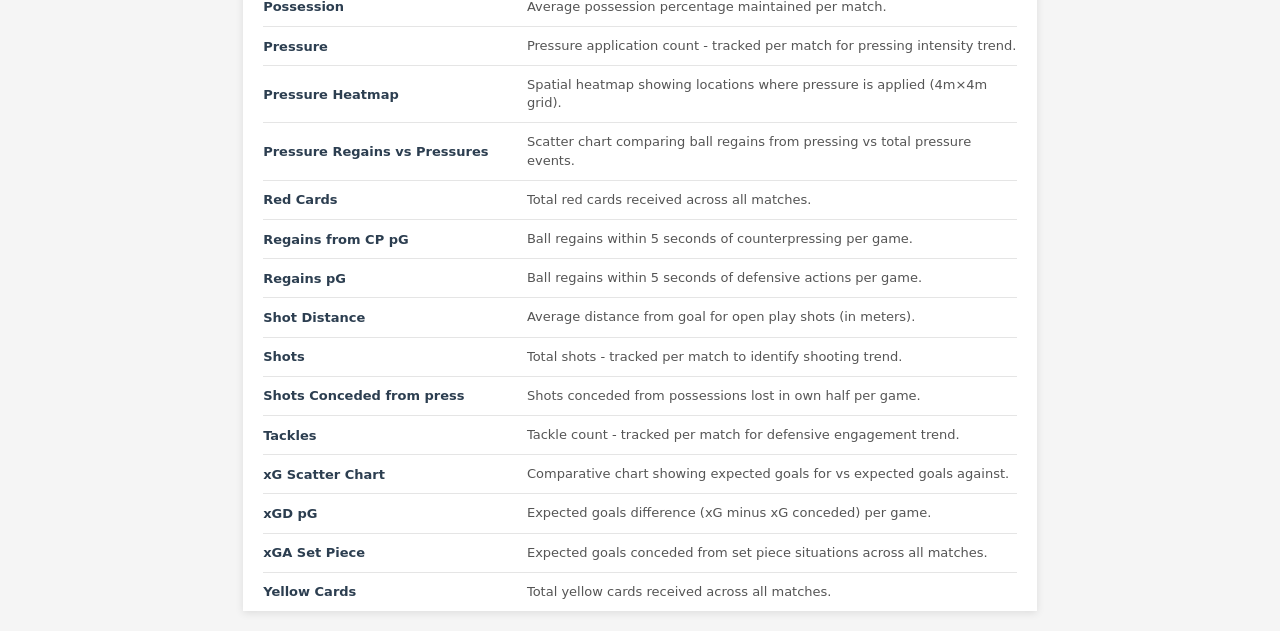
==== commit 9e6c8b04: "updates" ====
--- a/football_analytics/opposition_report/report.html
+++ b/football_analytics/opposition_report/report.html
@@ -5,6 +5,7 @@
         <meta name="viewport" content="width=device-width, initial-scale=1.0">
         <title>Opponent Intelligence Report</title>
         <style>
+
 
     :root {
       --ink: #0f1923;
@@ -44,6 +45,11 @@
       align-items: start;
     }
 
+    .cover.player {
+      min-height: 80px;
+      padding: 20px 24px 18px 21px;
+    }
+
     .cover-stripe {
       background: var(--accent);
     }
@@ -61,6 +67,10 @@
       margin-bottom: 10px;
     }
 
+    .cover.player .cover-eyebrow {
+      margin-bottom: 5px;
+    }
+
     .cover-title {
       font-family: 'Inter', system-ui, sans-serif;
       font-size: 28px;
@@ -70,6 +80,10 @@
       color: #6fa0e8;
     }
 
+    .cover.player .cover-title {
+      margin-bottom: 4px;
+    }
+
     .cover-title span {
       color: #6fa0e8;
     }
@@ -81,13 +95,24 @@
       margin-top: 6px;
     }
 
+    .cover.player .cover-subtitle {
+      margin-top: 3px;
+    }
+
     .cover-meta {
       font-family: 'Inter', system-ui, sans-serif;
       font-size: 13px;
       color: rgba(255,255,255,.55);
       margin-top: 16px;
+      margin-bottom: 16px;
       display: flex;
       gap: 24px;
+    }
+
+    .cover.player .cover-meta {
+      margin-top: 8px;
+      margin-bottom: 8px;
+      gap: 12px;
     }
 
     .cover-meta b {
@@ -108,11 +133,142 @@
     
 
     
+    :root {
+      --ink: #0f1923;
+      --accent: #1a4fa3;
+    }
+
+    @import url('https://fonts.googleapis.com/css2?family=Inter:wght@300;400;500;600;700&family=Roboto+Mono:wght@400;500&display=swap');
+
+    * {
+      margin: 0;
+      padding: 0;
+      box-sizing: border-box;
+    }
+
+    body {
+      background: #f5f5f5;
+      padding: 20px;
+      font-family: 'Inter', system-ui, sans-serif;
+    }
+
+    .a4-container-landscape {
+      width: 297mm;
+      background: white;
+      margin: 0 auto;
+      box-shadow: 0 2px 8px rgba(0,0,0,0.1);
+      overflow: visible;
+    }
+
+    .cover-landscape {
+      display: grid;
+      grid-template-columns: 6px 1fr;
+      min-height: 120px;
+      background: var(--ink);
+      color: white;
+      padding: 30px 48px 24px 42px;
+      gap: 0 24px;
+      align-items: start;
+    }
+
+    .cover-landscape.player {
+      min-height: 60px;
+      padding: 15px 24px 12px 21px;
+    }
+
+    .cover-landscape-stripe {
+      background: var(--accent);
+    }
+
+    .cover-landscape-content {
+    }
+
+    .cover-landscape-eyebrow {
+      font-family: 'Inter', system-ui, sans-serif;
+      font-size: 13px;
+      font-weight: 500;
+      letter-spacing: .12em;
+      color: rgba(255,255,255,.5);
+      text-transform: uppercase;
+      margin-bottom: 10px;
+    }
+
+    .cover-landscape.player .cover-landscape-eyebrow {
+      margin-bottom: 5px;
+    }
+
+    .cover-landscape-title {
+      font-family: 'Inter', system-ui, sans-serif;
+      font-size: 28px;
+      font-weight: 700;
+      line-height: 1.1;
+      margin-bottom: 8px;
+      color: #6fa0e8;
+    }
+
+    .cover-landscape.player .cover-landscape-title {
+      margin-bottom: 4px;
+    }
+
+    .cover-landscape-title span {
+      color: #6fa0e8;
+    }
+
+    .cover-landscape-subtitle {
+      font-family: 'Inter', system-ui, sans-serif;
+      font-size: 13px;
+      color: rgba(255,255,255,.6);
+      margin-top: 6px;
+    }
+
+    .cover-landscape.player .cover-landscape-subtitle {
+      margin-top: 3px;
+    }
+
+    .cover-landscape-position {
+      color: #DAA520;
+      font-weight: 600;
+    }
+
+    .cover-landscape-meta {
+      font-family: 'Inter', system-ui, sans-serif;
+      font-size: 13px;
+      color: rgba(255,255,255,.55);
+      margin-top: 16px;
+      margin-bottom: 16px;
+      display: flex;
+      gap: 24px;
+    }
+
+    .cover-landscape.player .cover-landscape-meta {
+      margin-top: 8px;
+      margin-bottom: 8px;
+      gap: 12px;
+    }
+
+    .cover-landscape-meta b {
+      color: rgba(255,255,255,.8);
+    }
+
+    @media print {
+      body {
+        background: white;
+        padding: 0;
+      }
+      .a4-container-landscape {
+        width: 100%;
+        box-shadow: none;
+        margin: 0;
+      }
+    }
+    
+    
+
+    
     .s0-derived-metrics-section {
       padding: 40px 48px;
       background: white;
       border-top: 1px solid #e5e5e5;
-      page-break-after: always;
     }
 
     .s0-section-container {
@@ -379,11 +535,22 @@
       margin-bottom: 4px;
     }
 
+    .s3-subtitle-row {
+      display: flex;
+      justify-content: space-between;
+      align-items: center;
+      margin-bottom: 24px;
+    }
+
     .s3-section-subtitle {
       font-family: 'Inter', system-ui, sans-serif;
       font-size: 13px;
       color: #999;
-      margin-bottom: 24px;
+      margin: 0;
+    }
+
+    .s3-section-subtitle-right {
+      text-align: right;
     }
 
     .s3-radar-container {
@@ -403,22 +570,79 @@
       max-width: 100%;
       height: auto;
     }
-    
-    
-
-    
-    .shot-type-section {
+
+    .s3-highlights-section {
+      margin-top: 24px;
+      padding-top: 16px;
+      border-top: 1px solid #e5e5e5;
+      display: flex;
+      flex-direction: column;
+      gap: 12px;
+    }
+
+    .s3-highlight-item {
+      padding: 12px 16px;
+      border-left: 4px solid #1a4fa3;
+      border-radius: 4px;
+      background: #f8fafc;
+      font-family: 'Inter', system-ui, sans-serif;
+      font-size: 13px;
+      line-height: 1.0;
+      color: #333;
+    }
+
+    .s3-highlight-label {
+      font-weight: 600;
+      color: #0f1923;
+      margin-right: 6px;
+    }
+
+    .s3-highlight-text {
+      color: #555;
+      font-weight: 400;
+    }
+
+    .s3-highlight-strength {
+      border-left-color: #27ae60;
+      background: #f0fdf4;
+    }
+
+    .s3-highlight-strength .s3-highlight-label {
+      color: #27ae60;
+    }
+
+    .s3-highlight-concern {
+      border-left-color: #e74c3c;
+      background: #fef2f2;
+    }
+
+    .s3-highlight-concern .s3-highlight-label {
+      color: #e74c3c;
+    }
+
+    .s3-highlight-tactical {
+      border-left-color: #f39c12;
+      background: #fffbf0;
+    }
+
+    .s3-highlight-tactical .s3-highlight-label {
+      color: #f39c12;
+    }
+    
+    
+
+    
+    .s4-shot-type-section {
       padding: 40px 48px;
       background: white;
       border-top: 1px solid #e5e5e5;
-      page-break-after: always;
-    }
-
-    .section-container {
+    }
+
+    .s4-section-container {
       max-width: 1000px;
     }
 
-    .section-title {
+    .s4-section-title {
       font-family: 'Inter', system-ui, sans-serif;
       font-size: 24px;
       font-weight: 700;
@@ -426,32 +650,32 @@
       margin-bottom: 4px;
     }
 
-    .section-subtitle {
+    .s4-section-subtitle {
       font-family: 'Inter', system-ui, sans-serif;
       font-size: 13px;
       color: #999;
       margin-bottom: 24px;
     }
 
-    .shot-type-container {
+    .s4-shot-type-container {
       display: grid;
       grid-template-columns: 1fr 1fr;
       gap: 24px;
       align-items: start;
     }
 
-    .chart-wrapper {
+    .s4-chart-wrapper {
       display: flex;
       justify-content: center;
       align-items: center;
     }
 
-    .pie-chart {
+    .s4-pie-chart {
       max-width: 100%;
       height: auto;
     }
 
-    .shot-type-details-box {
+    .s4-shot-type-details-box {
       background: white;
       padding: 0;
       display: flex;
@@ -461,14 +685,14 @@
       overflow-y: auto;
     }
 
-    .details-section {
+    .s4-details-section {
       display: flex;
       flex-direction: column;
       gap: 4px;
       flex: 1;
     }
 
-    .details-header {
+    .s4-details-header {
       font-family: 'Inter', system-ui, sans-serif;
       font-size: 12px;
       font-weight: 600;
@@ -479,13 +703,13 @@
       padding-top: 4px;
     }
 
-    .details-items {
+    .s4-details-items {
       display: flex;
       flex-direction: column;
       gap: 3px;
     }
 
-    .detail-item {
+    .s4-detail-item {
       display: flex;
       justify-content: space-between;
       align-items: center;
@@ -493,7 +717,7 @@
       padding: 3px 0;
     }
 
-    .detail-item-label {
+    .s4-detail-item-label {
       font-family: 'Inter', system-ui, sans-serif;
       font-size: 10px;
       color: #666;
@@ -503,7 +727,7 @@
       flex: 1;
     }
 
-    .detail-item-value {
+    .s4-detail-item-value {
       font-family: 'Inter', system-ui, sans-serif;
       font-size: 12px;
       font-weight: 600;
@@ -512,7 +736,7 @@
       white-space: nowrap;
     }
 
-    .detail-item-percentile {
+    .s4-detail-item-percentile {
       font-family: 'Inter', system-ui, sans-serif;
       font-size: 10px;
       font-weight: 500;
@@ -521,13 +745,13 @@
       margin-right: 2px;
     }
 
-    .additional-metrics-section {
+    .s4-additional-metrics-section {
       margin-top: 24px;
       padding-top: 16px;
       border-top: 1px solid #e5e5e5;
     }
 
-    .additional-metrics-title {
+    .s4-additional-metrics-title {
       font-family: 'Inter', system-ui, sans-serif;
       font-size: 14px;
       font-weight: 600;
@@ -537,39 +761,39 @@
       letter-spacing: 0.08em;
     }
 
-    .additional-metrics-grid {
+    .s4-additional-metrics-grid {
       display: grid;
       grid-template-columns: repeat(3, 1fr);
       gap: 16px;
     }
 
-    .metric-card {
+    .s4-metric-card {
       border: 1px solid #d9d9d9;
       border-radius: 6px;
       padding: 12px;
       background: white;
     }
 
-    .metric-card.metric-card-light-gray {
+    .s4-metric-card.metric-card-light-gray {
       background: #e8fbfd;
     }
 
-    .metric-card.metric-card-light-teal {
+    .s4-metric-card.metric-card-light-teal {
       background: #ecfbfd;
       border: none;
     }
 
-    .metric-card.metric-card-light-brick {
+    .s4-metric-card.metric-card-light-brick {
       background: #fdf2ed;
       border: none;
     }
 
-    .metric-card.metric-card-light-gray-custom {
+    .s4-metric-card.metric-card-light-gray-custom {
       background: #f5f7fa;
       border: none;
     }
 
-    .metric-card-name {
+    .s4-metric-card-name {
       font-family: 'Inter', system-ui, sans-serif;
       font-size: 9px;
       color: #999;
@@ -579,7 +803,7 @@
       letter-spacing: 0.05em;
     }
 
-    .metric-card-value {
+    .s4-metric-card-value {
       font-family: 'Inter', system-ui, sans-serif;
       font-size: 16px;
       font-weight: 700;
@@ -587,21 +811,21 @@
       margin-bottom: 6px;
     }
 
-    .metric-card-zscore {
+    .s4-metric-card-zscore {
       font-family: 'Inter', system-ui, sans-serif;
       font-size: 10px;
       color: #999;
       margin-bottom: 8px;
     }
 
-    .metric-card-bar {
+    .s4-metric-card-bar {
       height: 18px;
       display: flex;
       align-items: center;
       position: relative;
     }
 
-    .metric-card-bar-background {
+    .s4-metric-card-bar-background {
       width: 100%;
       height: 5px;
       background: #e5e5e5;
@@ -609,7 +833,7 @@
       position: relative;
     }
 
-    .metric-card-bar-center {
+    .s4-metric-card-bar-center {
       position: absolute;
       left: 50%;
       top: -3px;
@@ -619,7 +843,7 @@
       transform: translateX(-50%);
     }
 
-    .metric-card-bar-fill {
+    .s4-metric-card-bar-fill {
       position: absolute;
       top: 0;
       height: 5px;
@@ -879,18 +1103,18 @@
     
 
     
-    .passing-section {
+    .s7-passing-section {
       padding: 40px 48px;
       background: white;
       border-top: 1px solid #e5e5e5;
       page-break-after: always;
     }
 
-    .section-container {
+    .s7-section-container {
       max-width: 1000px;
     }
 
-    .section-title {
+    .s7-section-title {
       font-family: 'Inter', system-ui, sans-serif;
       font-size: 24px;
       font-weight: 700;
@@ -898,27 +1122,27 @@
       margin-bottom: 4px;
     }
 
-    .section-subtitle {
+    .s7-section-subtitle {
       font-family: 'Inter', system-ui, sans-serif;
       font-size: 13px;
       color: #999;
       margin-bottom: 24px;
     }
 
-    .passing-metrics-grid {
+    .s7-passing-metrics-grid {
       display: grid;
       grid-template-columns: repeat(5, 1fr);
       gap: 12px;
     }
 
-    .metric-card {
+    .s7-metric-card {
       border: 1px solid #d9d9d9;
       border-radius: 6px;
       padding: 11px;
       background: white;
     }
 
-    .metric-card-name {
+    .s7-metric-card-name {
       font-family: 'Inter', system-ui, sans-serif;
       font-size: 9px;
       color: #999;
@@ -928,7 +1152,7 @@
       letter-spacing: 0.05em;
     }
 
-    .metric-card-value {
+    .s7-metric-card-value {
       font-family: 'Inter', system-ui, sans-serif;
       font-size: 14px;
       font-weight: 700;
@@ -936,21 +1160,21 @@
       margin-bottom: 5px;
     }
 
-    .metric-card-zscore {
+    .s7-metric-card-zscore {
       font-family: 'Inter', system-ui, sans-serif;
       font-size: 9px;
       color: #999;
       margin-bottom: 8px;
     }
 
-    .metric-card-bar {
+    .s7-metric-card-bar {
       height: 17px;
       display: flex;
       align-items: center;
       position: relative;
     }
 
-    .metric-card-bar-background {
+    .s7-metric-card-bar-background {
       width: 100%;
       height: 5px;
       background: #e5e5e5;
@@ -958,7 +1182,7 @@
       position: relative;
     }
 
-    .metric-card-bar-center {
+    .s7-metric-card-bar-center {
       position: absolute;
       left: 50%;
       top: -3px;
@@ -968,7 +1192,7 @@
       transform: translateX(-50%);
     }
 
-    .metric-card-bar-fill {
+    .s7-metric-card-bar-fill {
       position: absolute;
       top: 0;
       height: 5px;
@@ -976,7 +1200,7 @@
       transition: all 0.3s ease;
     }
 
-    .subsection-title {
+    .s7-subsection-title {
       font-family: 'Inter', system-ui, sans-serif;
       font-size: 16px;
       font-weight: 600;
@@ -985,7 +1209,7 @@
       margin-bottom: 4px;
     }
 
-    .passing-network-svg {
+    .s7-passing-network-svg {
       width: 100%;
       max-width: 680px;
       height: auto;
@@ -994,12 +1218,1284 @@
     }
     
     
+
+    
+    .s8-derived-metrics-section {
+      padding: 40px 48px;
+      background: white;
+      border-top: 1px solid #e5e5e5;
+    }
+
+    .s8-section-container {
+      max-width: 1000px;
+    }
+
+    .s8-section-title {
+      font-family: 'Inter', system-ui, sans-serif;
+      font-size: 24px;
+      font-weight: 700;
+      color: var(--ink);
+      margin-bottom: 4px;
+    }
+
+    .s8-section-subtitle {
+      font-family: 'Inter', system-ui, sans-serif;
+      font-size: 13px;
+      color: #999;
+      margin-bottom: 24px;
+    }
+
+    .s8-derived-metrics-grid {
+      display: grid;
+      grid-template-columns: repeat(4, 1fr);
+      gap: 16px;
+    }
+
+    .s8-metric-card {
+      border: 1px solid #d9d9d9;
+      border-radius: 6px;
+      padding: 12px;
+      background: white;
+    }
+
+    .s8-metric-card.s8-metric-card-light-teal {
+      background: #ecfbfd;
+      border: none;
+    }
+
+    .s8-metric-card.s8-metric-card-light-brick {
+      background: #fdf2ed;
+      border: none;
+    }
+
+    .s8-metric-card.s8-metric-card-light-gray-custom {
+      background: #f5f7fa;
+      border: none;
+    }
+
+    .s8-metric-card.s8-metric-card-light-lavender {
+      background: #fef7ff;
+      border: none;
+    }
+
+    .s8-metric-card-name {
+      font-family: 'Inter', system-ui, sans-serif;
+      font-size: 9px;
+      color: #777777;
+      font-weight: 500;
+      margin-bottom: 6px;
+      letter-spacing: 0.05em;
+      text-transform: uppercase;
+    }
+
+    .s8-metric-card-value {
+      font-family: 'Inter', system-ui, sans-serif;
+      font-size: 16px;
+      font-weight: 700;
+      color: #0f1923;
+      margin-bottom: 6px;
+    }
+
+    .s8-metric-card-zscore {
+      font-family: 'Inter', system-ui, sans-serif;
+      font-size: 10px;
+      color: #999;
+      margin-bottom: 8px;
+      display: flex;
+      justify-content: space-between;
+      align-items: center;
+    }
+
+    .s8-metric-label-left {
+      text-align: left;
+      flex: 1;
+    }
+
+    .s8-metric-percentile-right {
+      text-align: right;
+      flex: 0 0 auto;
+    }
+
+    .s8-metric-card-bar {
+      height: 18px;
+      display: flex;
+      align-items: center;
+      position: relative;
+    }
+
+    .s8-metric-card-bar-background {
+      width: 100%;
+      height: 5px;
+      background: #e5e5e5;
+      border-radius: 3px;
+      position: relative;
+    }
+
+    .s8-metric-card-bar-center {
+      position: absolute;
+      left: 50%;
+      top: -3px;
+      width: 1.5px;
+      height: 11px;
+      background: #999;
+      transform: translateX(-50%);
+    }
+
+    .s8-metric-card-bar-fill {
+      position: absolute;
+      top: 0;
+      height: 5px;
+      border-radius: 3px;
+      transition: all 0.3s ease;
+    }
+
+    .s8-metric-card-bar-labels {
+      display: flex;
+      justify-content: space-between;
+      margin-top: 4px;
+      font-family: 'Inter', system-ui, sans-serif;
+      font-size: 8px;
+      color: #999;
+      text-transform: uppercase;
+      letter-spacing: 0.05em;
+      font-weight: 500;
+    }
+
+    .s8-metric-card-bar-label-left {
+      text-align: left;
+    }
+
+    .s8-metric-card-bar-label-right {
+      text-align: right;
+    }
+    
+    
+
+    
+    .s9-derived-metrics-section {
+      padding: 40px 48px;
+      background: white;
+      border-top: 1px solid #e5e5e5;
+      page-break-after: always;
+    }
+
+    .s9-section-container {
+      max-width: 1000px;
+    }
+
+    .s9-section-title {
+      font-family: 'Inter', system-ui, sans-serif;
+      font-size: 24px;
+      font-weight: 700;
+      color: var(--ink);
+      margin-bottom: 4px;
+    }
+
+    .s9-section-subtitle {
+      font-family: 'Inter', system-ui, sans-serif;
+      font-size: 13px;
+      color: #999;
+      margin-bottom: 24px;
+    }
+
+    .s9-derived-metrics-grid {
+      display: grid;
+      grid-template-columns: repeat(4, 1fr);
+      gap: 16px;
+    }
+
+    .s9-metric-card {
+      border: 1px solid #d9d9d9;
+      border-radius: 6px;
+      padding: 12px;
+      background: white;
+    }
+
+    .s9-metric-card.s9-metric-card-light-teal {
+      background: #ecfbfd;
+      border: none;
+    }
+
+    .s9-metric-card.s9-metric-card-light-brick {
+      background: #fdf2ed;
+      border: none;
+    }
+
+    .s9-metric-card.s9-metric-card-light-gray-custom {
+      background: #f5f7fa;
+      border: none;
+    }
+
+    .s9-metric-card.s9-metric-card-light-lavender {
+      background: #fef7ff;
+      border: none;
+    }
+
+    .s9-metric-card-name {
+      font-family: 'Inter', system-ui, sans-serif;
+      font-size: 9px;
+      color: #777777;
+      font-weight: 500;
+      margin-bottom: 6px;
+      letter-spacing: 0.05em;
+      text-transform: uppercase;
+    }
+
+    .s9-metric-card-value {
+      font-family: 'Inter', system-ui, sans-serif;
+      font-size: 16px;
+      font-weight: 700;
+      color: #0f1923;
+      margin-bottom: 6px;
+    }
+
+    .s9-metric-card-zscore {
+      font-family: 'Inter', system-ui, sans-serif;
+      font-size: 10px;
+      color: #999;
+      margin-bottom: 8px;
+      display: flex;
+      justify-content: space-between;
+      align-items: center;
+    }
+
+    .s9-metric-label-left {
+      text-align: left;
+      flex: 1;
+    }
+
+    .s9-metric-percentile-right {
+      text-align: right;
+      flex: 0 0 auto;
+    }
+
+    .s9-metric-card-bar {
+      height: 18px;
+      display: flex;
+      align-items: center;
+      position: relative;
+    }
+
+    .s9-metric-card-bar-background {
+      width: 100%;
+      height: 5px;
+      background: #e5e5e5;
+      border-radius: 3px;
+      position: relative;
+    }
+
+    .s9-metric-card-bar-center {
+      position: absolute;
+      left: 50%;
+      top: -3px;
+      width: 1.5px;
+      height: 11px;
+      background: #999;
+      transform: translateX(-50%);
+    }
+
+    .s9-metric-card-bar-fill {
+      position: absolute;
+      top: 0;
+      height: 5px;
+      border-radius: 3px;
+      transition: all 0.3s ease;
+    }
+
+    .s9-metric-card-bar-labels {
+      display: flex;
+      justify-content: space-between;
+      margin-top: 4px;
+      font-family: 'Inter', system-ui, sans-serif;
+      font-size: 8px;
+      color: #999;
+      text-transform: uppercase;
+      letter-spacing: 0.05em;
+      font-weight: 500;
+    }
+
+    .s9-metric-card-bar-label-left {
+      text-align: left;
+    }
+
+    .s9-metric-card-bar-label-right {
+      text-align: right;
+    }
+    
+    
+
+    
+    .s10-radar-section {
+      padding: 40px 48px;
+      background: white;
+      border-top: 1px solid #e5e5e5;
+      page-break-after: always;
+    }
+
+    .s10-section-container {
+      max-width: 1000px;
+    }
+
+    .s10-section-title {
+      font-family: 'Inter', system-ui, sans-serif;
+      font-size: 24px;
+      font-weight: 700;
+      color: var(--ink);
+      margin-bottom: 4px;
+    }
+
+    .s10-subtitle-row {
+      display: flex;
+      justify-content: space-between;
+      align-items: center;
+      margin-bottom: 24px;
+    }
+
+    .s10-section-subtitle {
+      font-family: 'Inter', system-ui, sans-serif;
+      font-size: 13px;
+      color: #999;
+      margin: 0;
+    }
+
+    .s10-section-subtitle-right {
+      text-align: right;
+    }
+
+    .s10-radar-container {
+      display: grid;
+      grid-template-columns: 1fr 1fr;
+      gap: 24px;
+      align-items: start;
+    }
+
+    .s10-radar-chart-wrapper {
+      display: flex;
+      justify-content: center;
+      align-items: center;
+    }
+
+    .s10-radar-chart {
+      max-width: 100%;
+      height: auto;
+    }
+
+    .s10-highlights-section {
+      margin-top: 24px;
+      padding-top: 16px;
+      border-top: 1px solid #e5e5e5;
+      display: flex;
+      flex-direction: column;
+      gap: 12px;
+    }
+
+    .s10-highlight-item {
+      padding: 12px 16px;
+      border-left: 4px solid #1a4fa3;
+      border-radius: 4px;
+      background: #f8fafc;
+      font-family: 'Inter', system-ui, sans-serif;
+      font-size: 13px;
+      line-height: 1.2;
+      color: #333;
+    }
+
+    .s10-highlight-label {
+      font-weight: 600;
+      color: #0f1923;
+      margin-right: 6px;
+    }
+
+    .s10-highlight-text {
+      color: #555;
+      font-weight: 400;
+    }
+
+    .s10-highlight-strength {
+      border-left-color: #27ae60;
+      background: #f0fdf4;
+    }
+
+    .s10-highlight-strength .s10-highlight-label {
+      color: #27ae60;
+    }
+
+    .s10-highlight-concern {
+      border-left-color: #e74c3c;
+      background: #fef2f2;
+    }
+
+    .s10-highlight-concern .s10-highlight-label {
+      color: #e74c3c;
+    }
+
+    .s10-highlight-tactical {
+      border-left-color: #f39c12;
+      background: #fffbf0;
+    }
+
+    .s10-highlight-tactical .s10-highlight-label {
+      color: #f39c12;
+    }
+    
+    
+
+.section11-container {
+    display: flex;
+    flex-direction: column;
+    gap: 20px;
+}
+
+.section11-title {
+    font-size: 18px;
+    font-weight: 600;
+    color: #333;
+    margin-bottom: 10px;
+    text-transform: capitalize;
+}
+
+.section11-charts-wrapper {
+    display: flex;
+    gap: 30px;
+    justify-content: center;
+    align-items: flex-start;
+}
+
+.section11-chart-item {
+    display: flex;
+    flex-direction: column;
+    align-items: center;
+}
+
+.section11-chart-label {
+    font-size: 11px;
+    color: #666;
+    margin-bottom: 8px;
+    font-weight: 500;
+}
+
+.thirds-chart {
+    display: block;
+    margin: 0 auto;
+}
+
+.section11-heatmap-wrapper {
+    display: flex;
+    gap: 30px;
+    justify-content: center;
+    align-items: flex-start;
+    margin-top: 20px;
+    padding-top: 20px;
+    border-top: 1px solid #e0e0e0;
+}
+
+.section11-heatmap-container {
+    display: flex;
+    flex-direction: column;
+    align-items: center;
+    gap: 10px;
+}
+
+.section11-heatmap-label {
+    font-size: 12px;
+    font-weight: 600;
+    color: #333;
+}
+
+.heatmap-chart {
+    display: block;
+    margin: 0 auto;
+}
+
+
+    
+    .s12-median-positions-section {
+      padding: 40px 48px;
+      background: white;
+      border-top: 1px solid #e5e5e5;
+    }
+
+    .s12-section-container {
+      max-width: 1000px;
+    }
+
+    .s12-section-title {
+      font-family: 'Inter', system-ui, sans-serif;
+      font-size: 24px;
+      font-weight: 700;
+      color: #0f1923;
+      margin-bottom: 4px;
+    }
+
+    .s12-section-subtitle {
+      font-family: 'Inter', system-ui, sans-serif;
+      font-size: 13px;
+      color: #999;
+      margin-bottom: 24px;
+    }
+
+    .s12-median-positions-grid {
+      display: grid;
+      grid-template-columns: repeat(2, 1fr);
+      gap: 32px;
+      margin-bottom: 32px;
+    }
+
+    .s12-position-card {
+      display: flex;
+      flex-direction: column;
+    }
+
+    .s12-position-card-title {
+      font-family: 'Inter', system-ui, sans-serif;
+      font-size: 14px;
+      font-weight: 600;
+      color: #0f1923;
+      margin-bottom: 8px;
+    }
+
+    .s12-subsection-title {
+      font-family: 'Inter', system-ui, sans-serif;
+      font-size: 16px;
+      font-weight: 600;
+      color: #0f1923;
+      margin-top: 32px;
+      margin-bottom: 4px;
+    }
+
+    .s12-player-stats {
+      font-family: 'Inter', system-ui, sans-serif;
+      font-size: 11px;
+      color: #666;
+      margin-top: 8px;
+      padding: 12px;
+      background: #f9f9f9;
+      border-radius: 6px;
+    }
+
+    .s12-player-stat-item {
+      display: flex;
+      justify-content: space-between;
+      margin-bottom: 6px;
+    }
+
+    .s12-player-stat-item:last-child {
+      margin-bottom: 0;
+    }
+
+    .s12-player-stat-label {
+      color: #999;
+    }
+
+    .s12-player-stat-value {
+      font-weight: 600;
+      color: #333;
+    }
+
+    .s12-median-positions-svg {
+      width: auto;
+      height: auto;
+      display: block;
+      margin-top: 16px;
+    }
+
+    .s12-player-name-label {
+      font-size: 9px;
+      font-weight: 500;
+      fill: #fff;
+      text-anchor: middle;
+    }
+    
+    
+
+    
+    .s13-defending-metrics-section {
+      padding: 40px 48px;
+      background: white;
+      border-top: 1px solid #e5e5e5;
+    }
+
+    .s13-section-container {
+      max-width: 1000px;
+    }
+
+    .s13-section-title {
+      font-family: 'Inter', system-ui, sans-serif;
+      font-size: 24px;
+      font-weight: 700;
+      color: var(--ink);
+      margin-bottom: 4px;
+    }
+
+    .s13-section-subtitle {
+      font-family: 'Inter', system-ui, sans-serif;
+      font-size: 13px;
+      color: #999;
+      margin-bottom: 24px;
+    }
+
+    .s13-defending-metrics-grid {
+      display: grid;
+      grid-template-columns: repeat(4, 1fr);
+      gap: 16px;
+    }
+
+    .s13-metric-card {
+      border: 1px solid #d9d9d9;
+      border-radius: 6px;
+      padding: 12px;
+      background: white;
+    }
+
+    .s13-metric-card.s13-metric-card-light-amber {
+      background: #fffbf0;
+      border: none;
+    }
+
+    .s13-metric-card.s13-metric-card-light-rose {
+      background: #ffe5f0;
+      border: none;
+    }
+
+    .s13-metric-card.s13-metric-card-light-indigo {
+      background: #f0e5ff;
+      border: none;
+    }
+
+    .s13-metric-card.s13-metric-card-light-emerald {
+      background: #e5fff0;
+      border: none;
+    }
+
+    .s13-metric-card-name {
+      font-family: 'Inter', system-ui, sans-serif;
+      font-size: 9px;
+      color: #777777;
+      font-weight: 500;
+      margin-bottom: 6px;
+      letter-spacing: 0.05em;
+      text-transform: uppercase;
+    }
+
+    .s13-metric-card-value {
+      font-family: 'Inter', system-ui, sans-serif;
+      font-size: 16px;
+      font-weight: 700;
+      color: #0f1923;
+      margin-bottom: 6px;
+    }
+
+    .s13-metric-card-zscore {
+      font-family: 'Inter', system-ui, sans-serif;
+      font-size: 10px;
+      color: #999;
+      margin-bottom: 8px;
+      display: flex;
+      justify-content: space-between;
+      align-items: center;
+    }
+
+    .s13-metric-label-left {
+      text-align: left;
+      flex: 1;
+    }
+
+    .s13-metric-percentile-right {
+      text-align: right;
+      flex: 0 0 auto;
+    }
+
+    .s13-metric-card-bar {
+      height: 18px;
+      display: flex;
+      align-items: center;
+      position: relative;
+    }
+
+    .s13-metric-card-bar-background {
+      width: 100%;
+      height: 5px;
+      background: #e5e5e5;
+      border-radius: 3px;
+      position: relative;
+    }
+
+    .s13-metric-card-bar-center {
+      position: absolute;
+      left: 50%;
+      top: -3px;
+      width: 1.5px;
+      height: 11px;
+      background: #999;
+      transform: translateX(-50%);
+    }
+
+    .s13-metric-card-bar-fill {
+      position: absolute;
+      top: 0;
+      height: 5px;
+      border-radius: 3px;
+      transition: all 0.3s ease;
+    }
+
+    .s13-metric-card-bar-labels {
+      display: flex;
+      justify-content: space-between;
+      margin-top: 4px;
+      font-family: 'Inter', system-ui, sans-serif;
+      font-size: 8px;
+      color: #999;
+      text-transform: uppercase;
+      letter-spacing: 0.05em;
+      font-weight: 500;
+    }
+
+    .s13-metric-card-bar-label-left {
+      text-align: left;
+    }
+
+    .s13-metric-card-bar-label-right {
+      text-align: right;
+    }
+    
+    
+
+    
+    .s14-radar-section {
+      padding: 40px 48px;
+      background: white;
+      border-top: 1px solid #e5e5e5;
+      page-break-after: always;
+    }
+
+    .s14-section-container {
+      max-width: 1000px;
+    }
+
+    .s14-section-title {
+      font-family: 'Inter', system-ui, sans-serif;
+      font-size: 24px;
+      font-weight: 700;
+      color: var(--ink);
+      margin-bottom: 4px;
+    }
+
+    .s14-subtitle-row {
+      display: flex;
+      justify-content: space-between;
+      align-items: center;
+      margin-bottom: 24px;
+    }
+
+    .s14-section-subtitle {
+      font-family: 'Inter', system-ui, sans-serif;
+      font-size: 13px;
+      color: #999;
+      margin: 0;
+    }
+
+    .s14-section-subtitle-right {
+      text-align: right;
+    }
+
+    .s14-radar-container {
+      display: grid;
+      grid-template-columns: 1fr 1fr;
+      gap: 24px;
+      align-items: start;
+    }
+
+    .s14-radar-chart-wrapper {
+      display: flex;
+      justify-content: center;
+      align-items: center;
+    }
+
+    .s14-radar-chart {
+      max-width: 100%;
+      height: auto;
+    }
+
+    .s14-highlights-section {
+      margin-top: 24px;
+      padding-top: 16px;
+      border-top: 1px solid #e5e5e5;
+      display: flex;
+      flex-direction: column;
+      gap: 12px;
+    }
+
+    .s14-highlight-item {
+      padding: 12px 16px;
+      border-left: 4px solid #1a4fa3;
+      border-radius: 4px;
+      background: #f8fafc;
+      font-family: 'Inter', system-ui, sans-serif;
+      font-size: 13px;
+      line-height: 1.5;
+      color: #333;
+    }
+
+    .s14-highlight-label {
+      font-weight: 600;
+      color: #0f1923;
+      margin-right: 6px;
+    }
+
+    .s14-highlight-text {
+      color: #555;
+      font-weight: 400;
+    }
+
+    .s14-highlight-strength {
+      border-left-color: #27ae60;
+      background: #f0fdf4;
+    }
+
+    .s14-highlight-strength .s14-highlight-label {
+      color: #27ae60;
+    }
+
+    .s14-highlight-concern {
+      border-left-color: #e74c3c;
+      background: #fef2f2;
+    }
+
+    .s14-highlight-concern .s14-highlight-label {
+      color: #e74c3c;
+    }
+
+    .s14-highlight-tactical {
+      border-left-color: #f39c12;
+      background: #fffbf0;
+    }
+
+    .s14-highlight-tactical .s14-highlight-label {
+      color: #f39c12;
+    }
+    
+    
+
+.section15-container {
+    display: flex;
+    flex-direction: column;
+    gap: 20px;
+}
+
+.section15-title {
+    font-size: 18px;
+    font-weight: 600;
+    color: #333;
+    margin-bottom: 10px;
+    text-transform: capitalize;
+}
+
+.section15-heatmap-wrapper {
+    display: flex;
+    gap: 30px;
+    justify-content: center;
+    align-items: flex-start;
+}
+
+.section15-charts-row {
+    display: flex;
+    gap: 20px;
+    justify-content: center;
+    align-items: flex-start;
+    width: 100%;
+}
+
+.section15-chart-box {
+    display: flex;
+    flex-direction: column;
+    align-items: center;
+    gap: 8px;
+}
+
+.section15-heatmap-container {
+    display: flex;
+    flex-direction: column;
+    align-items: center;
+    gap: 10px;
+    position: relative;
+}
+
+.section15-heatmap-with-arrow {
+    position: relative;
+    display: inline-block;
+}
+
+.section15-heatmap-label {
+    font-size: 12px;
+    font-weight: 600;
+    color: #333;
+}
+
+.section15-heatmap-stats {
+    font-size: 11px;
+    color: #666;
+    margin-top: 8px;
+    padding: 12px;
+    background: #f9f9f9;
+    border-radius: 6px;
+    text-align: center;
+}
+
+.section15-stat-item {
+    display: flex;
+    justify-content: center;
+    margin-bottom: 6px;
+}
+
+.section15-stat-item:last-child {
+    margin-bottom: 0;
+}
+
+.section15-stat-label {
+    color: #999;
+    margin-right: 8px;
+}
+
+.section15-stat-value {
+    font-weight: 600;
+    color: #333;
+}
+
+.heatmap-chart {
+    display: block;
+    margin: 0 auto;
+}
+
+.heatmap-arrow-overlay {
+    position: absolute;
+    top: 10px;
+    right: 10px;
+    background: rgba(255, 255, 255, 0.9);
+    padding: 8px 12px;
+    border-radius: 4px;
+    box-shadow: 0 2px 6px rgba(0, 0, 0, 0.1);
+    display: flex;
+    align-items: center;
+    gap: 6px;
+    font-size: 11px;
+    font-weight: 600;
+    color: #333;
+}
+
+.heatmap-arrow-icon {
+    font-size: 16px;
+}
+
+
+.section16-container {
+    display: flex;
+    flex-direction: column;
+    padding-left: 50px;
+    padding-right: 20px;
+    padding-top: 30px;
+
+}
+
+.section16-title {
+    font-size: 18px;
+    font-weight: 600;
+    color: #333;
+    margin-top: 0;
+    margin-bottom: 15px;
+    margin-left: 0;
+    margin-right: 0;
+}
+
+.section16-charts-row {
+    display: flex;
+    gap: 30px;
+    justify-content: center;
+    align-items: flex-start;
+}
+
+.section16-chart-box {
+    display: flex;
+    flex-direction: column;
+    align-items: center;
+    gap: 10px;
+}
+
+.trend-chart {
+    display: block;
+    margin: 0 auto;
+}
+
+
+    
+    .s21-radar-section {
+      padding: 24px 48px;
+      background: white;
+      border-top: 1px solid #e5e5e5;
+      page-break-after: always;
+    }
+
+    .s21-section-container {
+      max-width: 100%;
+    }
+
+    .s21-section-title {
+      font-family: 'Inter', system-ui, sans-serif;
+      font-size: 20px;
+      font-weight: 700;
+      color: var(--ink);
+      margin-bottom: 4px;
+    }
+
+    .s21-subtitle-row {
+      display: flex;
+      justify-content: space-between;
+      align-items: center;
+      margin-bottom: 16px;
+    }
+
+    .s21-section-subtitle {
+      font-family: 'Inter', system-ui, sans-serif;
+      font-size: 12px;
+      color: #999;
+      margin: 0;
+    }
+
+    .s21-radar-container {
+      display: grid;
+      grid-template-columns: repeat(3, 1fr);
+      gap: 16px;
+      margin-bottom: 16px;
+    }
+
+    .s21-chart-column {
+      display: flex;
+      flex-direction: column;
+      align-items: center;
+    }
+
+    .s21-chart-title {
+      font-family: 'Inter', system-ui, sans-serif;
+      font-size: 12px;
+      font-weight: 600;
+      color: var(--ink);
+      margin: 0 0 12px 0;
+      text-align: center;
+    }
+
+    .s21-radar-chart-wrapper {
+      display: flex;
+      justify-content: center;
+      align-items: center;
+    }
+
+    .s21-radar-chart {
+      max-width: 100%;
+      height: auto;
+    }
+
+    .s21-metrics-summary {
+      padding: 12px;
+      background: #f8fafc;
+      border-radius: 4px;
+      display: grid;
+      grid-template-columns: repeat(3, 1fr);
+      gap: 12px;
+      border-left: 4px solid #1a4fa3;
+    }
+
+    .s21-summary-item {
+      display: flex;
+      flex-direction: column;
+      gap: 3px;
+    }
+
+    .s21-summary-label {
+      font-family: 'Inter', system-ui, sans-serif;
+      font-size: 10px;
+      font-weight: 500;
+      color: #999;
+      text-transform: uppercase;
+      letter-spacing: 0.05em;
+    }
+
+    .s21-summary-value {
+      font-family: 'Inter', system-ui, sans-serif;
+      font-size: 13px;
+      font-weight: 600;
+      color: var(--ink);
+    }
+
+    .s21-summary-metrics {
+      margin-top: 24px;
+      margin-bottom: 24px;
+      padding-top: 16px;
+      border-top: 1px solid #e5e5e5;
+      display: flex;
+      flex-wrap: wrap;
+      gap: 12px;
+    }
+
+    .metric-card {
+      flex: 0 1 calc(20% - 10px);
+      padding: 12px;
+      background: #f8fafc;
+      border-left: 4px solid #1a4fa3;
+      border-radius: 4px;
+      font-family: 'Inter', system-ui, sans-serif;
+    }
+
+    .metric-card-name {
+      font-size: 11px;
+      font-weight: 600;
+      color: var(--ink);
+      margin-bottom: 4px;
+    }
+
+    .metric-card-value {
+      font-size: 16px;
+      font-weight: 700;
+      color: var(--ink);
+      margin-bottom: 6px;
+    }
+
+    .metric-card-zscore {
+      font-size: 10px;
+      color: #999;
+      display: flex;
+      justify-content: space-between;
+      margin-bottom: 8px;
+    }
+
+    .metric-label-left {
+      text-align: left;
+    }
+
+    .metric-percentile-right {
+      text-align: right;
+    }
+
+    .metric-card-bar {
+      margin-bottom: 6px;
+    }
+
+    .metric-card-bar-background {
+      height: 4px;
+      background: #e0e0e0;
+      border-radius: 2px;
+      position: relative;
+    }
+
+    .metric-card-bar-center {
+      position: absolute;
+      top: 0;
+      left: 50%;
+      height: 100%;
+      width: 1px;
+      background: #999;
+    }
+
+    .metric-card-bar-fill {
+      position: absolute;
+      height: 100%;
+      border-radius: 2px;
+    }
+
+    .metric-card-bar-labels {
+      font-size: 8px;
+      color: #999;
+      display: flex;
+      justify-content: space-between;
+    }
+
+    .metric-card-bar-label-left {
+      text-align: left;
+    }
+
+    .metric-card-bar-label-right {
+      text-align: right;
+    }
+
+    .s21-minutes-warning-text {
+      color: #e74c3c !important;
+    }
+
+    .s21-minutes-value {
+      font-weight: 700;
+      color: var(--ink);
+    }
+
+    @media print {
+      .s21-radar-section {
+        page-break-inside: avoid;
+      }
+    }
+    
+    
+
+.appendix-container {
+    display: flex;
+    flex-direction: column;
+    gap: 20px;
+    padding-left: 20px;
+    padding-right: 20px;
+    margin-top: 40px;
+    padding-top: 40px;
+    border-top: 2px solid #e5e5e5;
+}
+
+.appendix-title {
+    font-size: 18px;
+    font-weight: 600;
+    color: #333;
+    margin-top: 0;
+    margin-bottom: 15px;
+}
+
+.appendix-subtitle {
+    font-size: 14px;
+    color: #666;
+    margin-bottom: 20px;
+    font-style: italic;
+}
+
+.metrics-table {
+    border-collapse: collapse;
+    width: 100%;
+}
+
+.metrics-table tr {
+    border-bottom: 1px solid #e5e5e5;
+}
+
+.metrics-table tr:last-child {
+    border-bottom: none;
+}
+
+.metrics-table td {
+    padding: 10px 0;
+    font-size: 13px;
+}
+
+.metric-name-col {
+    width: 35%;
+    font-weight: 600;
+    color: #2c3e50;
+    padding-right: 20px;
+}
+
+.metric-desc-col {
+    width: 65%;
+    color: #555;
+    line-height: 1.4;
+}
+
+
 </style>
     </head>
     <body>
         <div class="a4-container">
             
-            
+                
     <section class="cover">
         <div class="cover-stripe"></div>
         <div class="cover-content">
@@ -1007,37 +2503,38 @@
                 Opponent Intelligence Report
             </div>
             <h1 class="cover-title">
-                Crawley Town
+                Grimsby Town
             </h1>
             <div class="cover-subtitle">
-                League - 2026-2027 - StatsBomb Data
+                League Two - 2026-2027 - StatsBomb Data
             </div>
             <div class="cover-meta">
-                <span><b>1</b> Matches Analyzed</span>
+                <span><b>6</b> Matches Analyzed</span>
                 <span><b>24</b> Teams in League</span>
+                
             </div>
         </div>
     </section>
     
-            
+                
     <section class="s0-derived-metrics-section">
         <div class="s0-section-container">
             <h2 class="s0-section-title">Attacking</h2>
-            <p class="s0-section-subtitle">Chance creation metrics for Crawley Town</p>
+            <p class="s0-section-subtitle">Chance creation metrics for Grimsby Town</p>
 
             <div class="s0-derived-metrics-grid">
                 
             <div class="s0-metric-card s0-metric-card-light-teal">
                 <div class="s0-metric-card-name">Expected Goals</div>
-                <div class="s0-metric-card-value">0.81</div>
+                <div class="s0-metric-card-value">1.57</div>
                 <div class="s0-metric-card-zscore">
                     <span class="s0-metric-label-left">xG per Game</span>
-                    <span class="s0-metric-percentile-right">P: (26%)</span>
+                    <span class="s0-metric-percentile-right">P: (8/24)</span>
                 </div>
                 <div class="s0-metric-card-bar">
                     <div class="s0-metric-card-bar-background">
                         <div class="s0-metric-card-bar-center"></div>
-                        <div class="s0-metric-card-bar-fill" style="left: 32.581053840574114%; width: 17.418946159425886%; background-color: #e74c3c;"></div>
+                        <div class="s0-metric-card-bar-fill" style="left: 50%; width: 13.327927917825441%; background-color: #27ae60;"></div>
                     </div>
                 </div>
                 <div class="s0-metric-card-bar-labels">
@@ -1048,15 +2545,15 @@
         
             <div class="s0-metric-card s0-metric-card-light-brick">
                 <div class="s0-metric-card-name">Shot Volume</div>
-                <div class="s0-metric-card-value">9.00</div>
+                <div class="s0-metric-card-value">14.67</div>
                 <div class="s0-metric-card-zscore">
                     <span class="s0-metric-label-left">Shots per Game</span>
-                    <span class="s0-metric-percentile-right">P: (26%)</span>
+                    <span class="s0-metric-percentile-right">P: (6/24)</span>
                 </div>
                 <div class="s0-metric-card-bar">
                     <div class="s0-metric-card-bar-background">
                         <div class="s0-metric-card-bar-center"></div>
-                        <div class="s0-metric-card-bar-fill" style="left: 29.302589178106565%; width: 20.697410821893435%; background-color: #e74c3c;"></div>
+                        <div class="s0-metric-card-bar-fill" style="left: 50%; width: 14.77591094055353%; background-color: #27ae60;"></div>
                     </div>
                 </div>
                 <div class="s0-metric-card-bar-labels">
@@ -1067,15 +2564,15 @@
         
             <div class="s0-metric-card s0-metric-card-light-gray-custom">
                 <div class="s0-metric-card-name">Shot Quality</div>
-                <div class="s0-metric-card-value">0.09</div>
+                <div class="s0-metric-card-value">0.11</div>
                 <div class="s0-metric-card-zscore">
                     <span class="s0-metric-label-left">xGF per Shot</span>
-                    <span class="s0-metric-percentile-right">P: (43%)</span>
+                    <span class="s0-metric-percentile-right">P: (9/24)</span>
                 </div>
                 <div class="s0-metric-card-bar">
                     <div class="s0-metric-card-bar-background">
                         <div class="s0-metric-card-bar-center"></div>
-                        <div class="s0-metric-card-bar-fill" style="left: 44.04496686410954%; width: 5.95503313589046%; background-color: #e74c3c;"></div>
+                        <div class="s0-metric-card-bar-fill" style="left: 50%; width: 1.359065525877412%; background-color: #666666;"></div>
                     </div>
                 </div>
                 <div class="s0-metric-card-bar-labels">
@@ -1086,15 +2583,15 @@
         
             <div class="s0-metric-card s0-metric-card-light-lavender">
                 <div class="s0-metric-card-name">Finishing</div>
-                <div class="s0-metric-card-value">0.00</div>
+                <div class="s0-metric-card-value">0.96</div>
                 <div class="s0-metric-card-zscore">
                     <span class="s0-metric-label-left">Goals per xGF</span>
-                    <span class="s0-metric-percentile-right">P: (30%)</span>
+                    <span class="s0-metric-percentile-right">P: (11/24)</span>
                 </div>
                 <div class="s0-metric-card-bar">
                     <div class="s0-metric-card-bar-background">
                         <div class="s0-metric-card-bar-center"></div>
-                        <div class="s0-metric-card-bar-fill" style="left: 24.624698235474035%; width: 25.375301764525965%; background-color: #e74c3c;"></div>
+                        <div class="s0-metric-card-bar-fill" style="left: 48.51460654116803%; width: 1.4853934588319717%; background-color: #666666;"></div>
                     </div>
                 </div>
                 <div class="s0-metric-card-bar-labels">
@@ -1107,11 +2604,14 @@
         </div>
     </section>
     
-            
+                
     <section class="s3-radar-section">
         <div class="s3-section-container">
             <h2 class="s3-section-title"></h2>
-            <p class="s3-section-subtitle">More attacking metrics for Crawley Town</p>
+            <div class="s3-subtitle-row">
+                <p class="s3-section-subtitle">More attacking metrics for None</p>
+                <p class="s3-section-subtitle s3-section-subtitle-right">xG Scatter Chart</p>
+            </div>
 
             <div class="s3-radar-container">
                 <div class="s3-radar-chart-wrapper">
@@ -1121,16 +2621,16 @@
         <rect width="320" height="320" fill="white" stroke="#d9d9d9" stroke-width="1"/>
 
         <!-- Grid circles and levels -->
-            <circle cx="160.0" cy="160.0" r="18.2" fill="none" stroke="#e5e5e5" stroke-width="1"/>
-        <text x="168.0" y="146.8" font-family="Inter, sans-serif" font-size="8" fill="#999">20%</text>
-        <circle cx="160.0" cy="160.0" r="36.4" fill="none" stroke="#e5e5e5" stroke-width="1"/>
-        <text x="168.0" y="128.6" font-family="Inter, sans-serif" font-size="8" fill="#999">40%</text>
-        <circle cx="160.0" cy="160.0" r="54.6" fill="none" stroke="#e5e5e5" stroke-width="1"/>
-        <text x="168.0" y="110.4" font-family="Inter, sans-serif" font-size="8" fill="#999">60%</text>
-        <circle cx="160.0" cy="160.0" r="72.8" fill="none" stroke="#e5e5e5" stroke-width="1"/>
-        <text x="168.0" y="92.2" font-family="Inter, sans-serif" font-size="8" fill="#999">80%</text>
+            <circle cx="160.0" cy="160.0" r="0.0" fill="none" stroke="#e5e5e5" stroke-width="1"/>
+        <text x="168.0" y="165.0" font-family="Inter, sans-serif" font-size="8" fill="#999">-2</text>
+        <circle cx="160.0" cy="160.0" r="22.75" fill="none" stroke="#e5e5e5" stroke-width="1"/>
+        <text x="168.0" y="142.25" font-family="Inter, sans-serif" font-size="8" fill="#999">-1</text>
+        <circle cx="160.0" cy="160.0" r="45.5" fill="none" stroke="#bfbfbf" stroke-width="1.5" stroke-dasharray="3,3"/>
+        <text x="168.0" y="119.5" font-family="Inter, sans-serif" font-size="8" fill="#666" font-weight="600">0</text>
+        <circle cx="160.0" cy="160.0" r="68.25" fill="none" stroke="#e5e5e5" stroke-width="1"/>
+        <text x="168.0" y="96.75" font-family="Inter, sans-serif" font-size="8" fill="#999">+1</text>
         <circle cx="160.0" cy="160.0" r="91.0" fill="none" stroke="#e5e5e5" stroke-width="1"/>
-        <text x="168.0" y="74.0" font-family="Inter, sans-serif" font-size="8" fill="#999">100%</text>
+        <text x="168.0" y="74.0" font-family="Inter, sans-serif" font-size="8" fill="#999">+2</text>
         <line x1="160.0" y1="160.0" x2="160.0" y2="69.0" stroke="#e5e5e5" stroke-width="1"/>
         <line x1="160.0" y1="160.0" x2="231.1466649045907" y2="103.26242803085526" stroke="#e5e5e5" stroke-width="1"/>
         <line x1="160.0" y1="160.0" x2="248.71844000854594" y2="180.2494049900246" stroke="#e5e5e5" stroke-width="1"/>
@@ -1138,28 +2638,28 @@
         <line x1="160.0" y1="160.0" x2="120.51657974030222" y2="241.98816697912014" stroke="#e5e5e5" stroke-width="1"/>
         <line x1="160.0" y1="160.0" x2="71.28155999145405" y2="180.24940499002463" stroke="#e5e5e5" stroke-width="1"/>
         <line x1="160.0" y1="160.0" x2="88.85333509540928" y2="103.26242803085526" stroke="#e5e5e5" stroke-width="1"/>
-        <polygon points="160.0,92.73913043478261 197.11999908065602,130.39778853783753 175.42929391452972,163.52163565043907 173.73336356859053,188.51762329708527 146.26663643140947,188.51762329708527 94.42550086324864,174.96695151436603 101.22666812229463,113.12983185157609" fill="#1a4fa3" fill-opacity="0.3" stroke="#1a4fa3" stroke-width="2"/>
-        <circle cx="160.0" cy="92.73913043478261" r="4" fill="#1a4fa3" stroke="white" stroke-width="1.5"/>
-        <circle cx="197.11999908065602" cy="130.39778853783753" r="4" fill="#1a4fa3" stroke="white" stroke-width="1.5"/>
-        <circle cx="175.42929391452972" cy="163.52163565043907" r="4" fill="#1a4fa3" stroke="white" stroke-width="1.5"/>
-        <circle cx="173.73336356859053" cy="188.51762329708527" r="4" fill="#1a4fa3" stroke="white" stroke-width="1.5"/>
-        <circle cx="146.26663643140947" cy="188.51762329708527" r="4" fill="#1a4fa3" stroke="white" stroke-width="1.5"/>
-        <circle cx="94.42550086324864" cy="174.96695151436603" r="4" fill="#1a4fa3" stroke="white" stroke-width="1.5"/>
-        <circle cx="101.22666812229463" cy="113.12983185157609" r="4" fill="#1a4fa3" stroke="white" stroke-width="1.5"/>
+        <polygon points="160.0,110.54945234214128 211.5540879941271,118.88698673658183 202.48853022385146,169.69772976002275 169.46110315903238,179.6461831449089 133.91276738526489,214.1706967018572 111.46371703355426,171.07808985824502 117.25019144645799,125.9081652987329" fill="#1a4fa3" fill-opacity="0.3" stroke="#1a4fa3" stroke-width="2"/>
+        <circle cx="160.0" cy="110.54945234214128" r="4" fill="#1a4fa3" stroke="white" stroke-width="1.5"/>
+        <circle cx="211.5540879941271" cy="118.88698673658183" r="4" fill="#1a4fa3" stroke="white" stroke-width="1.5"/>
+        <circle cx="202.48853022385146" cy="169.69772976002275" r="4" fill="#1a4fa3" stroke="white" stroke-width="1.5"/>
+        <circle cx="169.46110315903238" cy="179.6461831449089" r="4" fill="#1a4fa3" stroke="white" stroke-width="1.5"/>
+        <circle cx="133.91276738526489" cy="214.1706967018572" r="4" fill="#1a4fa3" stroke="white" stroke-width="1.5"/>
+        <circle cx="111.46371703355426" cy="171.07808985824502" r="4" fill="#1a4fa3" stroke="white" stroke-width="1.5"/>
+        <circle cx="117.25019144645799" cy="125.9081652987329" r="4" fill="#1a4fa3" stroke="white" stroke-width="1.5"/>
         <text x="160.0" y="44.0" font-family="Inter, sans-serif" font-size="10" font-weight="400" fill="#777777" text-anchor="middle" dominant-baseline="middle">Passes into Box pG</text>
-        <text x="160.0" y="56.0" font-family="Inter, sans-serif" font-size="9" font-weight="600" fill="#27ae60" text-anchor="middle" dominant-baseline="middle">2.8</text>
+        <text x="160.0" y="56.0" font-family="Inter, sans-serif" font-size="9" font-weight="600" text-anchor="middle" dominant-baseline="middle"><tspan fill="#666666">2.7</tspan> <tspan fill="#1a4fa3">P: 8/24</tspan></text>
         <text x="250.69245196629146" y="87.67518298438692" font-family="Inter, sans-serif" font-size="10" font-weight="400" fill="#777777" text-anchor="middle" dominant-baseline="middle">Non-Penalty xG</text>
-        <text x="250.69245196629146" y="99.67518298438692" font-family="Inter, sans-serif" font-size="9" font-weight="600" fill="#666666" text-anchor="middle" dominant-baseline="middle">1.2</text>
+        <text x="250.69245196629146" y="99.67518298438692" font-family="Inter, sans-serif" font-size="9" font-weight="600" text-anchor="middle" dominant-baseline="middle"><tspan fill="#27ae60">1.5</tspan> <tspan fill="#1a4fa3">P: 6/24</tspan></text>
         <text x="273.09163781309155" y="185.81242833893248" font-family="Inter, sans-serif" font-size="10" font-weight="400" fill="#777777" text-anchor="middle" dominant-baseline="middle">Shot Distance</text>
-        <text x="273.09163781309155" y="197.81242833893248" font-family="Inter, sans-serif" font-size="9" font-weight="600" fill="#e74c3c" text-anchor="middle" dominant-baseline="middle">15.7</text>
+        <text x="273.09163781309155" y="197.81242833893248" font-family="Inter, sans-serif" font-size="9" font-weight="600" text-anchor="middle" dominant-baseline="middle"><tspan fill="#666666">16.6</tspan> <tspan fill="#1a4fa3">P: 12/24</tspan></text>
         <text x="210.33051373763675" y="264.51238867668064" font-family="Inter, sans-serif" font-size="10" font-weight="400" fill="#777777" text-anchor="middle" dominant-baseline="middle">Counterattack Shots</text>
-        <text x="210.33051373763675" y="276.51238867668064" font-family="Inter, sans-serif" font-size="9" font-weight="600" fill="#e74c3c" text-anchor="middle" dominant-baseline="middle">0.8</text>
+        <text x="210.33051373763675" y="276.51238867668064" font-family="Inter, sans-serif" font-size="9" font-weight="600" text-anchor="middle" dominant-baseline="middle"><tspan fill="#e74c3c">0.7</tspan> <tspan fill="#1a4fa3">P: 19/24</tspan></text>
         <text x="109.66948626236326" y="264.51238867668064" font-family="Inter, sans-serif" font-size="10" font-weight="400" fill="#777777" text-anchor="middle" dominant-baseline="middle">xGD pG</text>
-        <text x="109.66948626236326" y="276.51238867668064" font-family="Inter, sans-serif" font-size="9" font-weight="600" fill="#e74c3c" text-anchor="middle" dominant-baseline="middle">-0.2</text>
+        <text x="109.66948626236326" y="276.51238867668064" font-family="Inter, sans-serif" font-size="9" font-weight="600" text-anchor="middle" dominant-baseline="middle"><tspan fill="#27ae60">0.3</tspan> <tspan fill="#1a4fa3">P: 7/24</tspan></text>
         <text x="46.90836218690846" y="185.81242833893248" font-family="Inter, sans-serif" font-size="10" font-weight="400" fill="#777777" text-anchor="middle" dominant-baseline="middle">Deep Completions pG</text>
-        <text x="46.90836218690846" y="197.81242833893248" font-family="Inter, sans-serif" font-size="9" font-weight="600" fill="#27ae60" text-anchor="middle" dominant-baseline="middle">4.2</text>
+        <text x="46.90836218690846" y="197.81242833893248" font-family="Inter, sans-serif" font-size="9" font-weight="600" text-anchor="middle" dominant-baseline="middle"><tspan fill="#666666">3.8</tspan> <tspan fill="#1a4fa3">P: 10/24</tspan></text>
         <text x="69.30754803370853" y="87.67518298438694" font-family="Inter, sans-serif" font-size="10" font-weight="400" fill="#777777" text-anchor="middle" dominant-baseline="middle">Crosses into Box pG</text>
-        <text x="69.30754803370853" y="99.67518298438694" font-family="Inter, sans-serif" font-size="9" font-weight="600" fill="#27ae60" text-anchor="middle" dominant-baseline="middle">13.4</text>
+        <text x="69.30754803370853" y="99.67518298438694" font-family="Inter, sans-serif" font-size="9" font-weight="600" text-anchor="middle" dominant-baseline="middle"><tspan fill="#27ae60">11.7</tspan> <tspan fill="#1a4fa3">P: 8/24</tspan></text>
     </svg>
 
                 </div>
@@ -1178,7 +2678,7 @@
         <line x1="40" y1="160.0" x2="280" y2="160.0" stroke="#bfbfbf" stroke-width="1" stroke-dasharray="2,2"/>
 
         <!-- Axis labels (3 shades darker) -->
-        <text x="285" y="284" font-family="Inter, sans-serif" font-size="9" fill="#555555">xGF</text>
+        <text x="255" y="304" font-family="Inter, sans-serif" font-size="9" fill="#555555">xGF</text>
         <text x="20" y="35" font-family="Inter, sans-serif" font-size="9" fill="#555555">xGA</text>
 
         <!-- Scale labels (3 shades darker) -->
@@ -1189,94 +2689,343 @@
         <text x="35" y="42" font-family="Inter, sans-serif" font-size="8" fill="#808080" text-anchor="end">+2</text>
         <text x="35" y="162.0" font-family="Inter, sans-serif" font-size="8" fill="#808080" text-anchor="end">0</text>
         <text x="35" y="282" font-family="Inter, sans-serif" font-size="8" fill="#808080" text-anchor="end">-2</text>
-        </svg>
-
-                </div>
+            <circle cx="207.19008882700396" cy="125.77459229435601" r="6" fill="#D2C74D" opacity="0.8"/>
+        <text x="207.19008882700396" y="125.77459229435601" font-family="Inter, sans-serif" font-size="8" font-weight="700" fill="#514F4F" text-anchor="middle" dominant-baseline="middle">21</text>
+        <circle cx="148.74554439146647" cy="160.80404153152614" r="6" fill="#D2C74D" opacity="0.8"/>
+        <text x="148.74554439146647" y="160.80404153152614" font-family="Inter, sans-serif" font-size="8" font-weight="700" fill="#514F4F" text-anchor="middle" dominant-baseline="middle">13</text>
+        <circle cx="211.12492662775097" cy="170.45359385009755" r="6" fill="#D2C74D" opacity="0.8"/>
+        <text x="211.12492662775097" y="170.45359385009755" font-family="Inter, sans-serif" font-size="8" font-weight="700" fill="#514F4F" text-anchor="middle" dominant-baseline="middle">1</text>
+        <circle cx="147.08266777358827" cy="154.7362812934836" r="6" fill="#D2C74D" opacity="0.8"/>
+        <text x="147.08266777358827" y="154.7362812934836" font-family="Inter, sans-serif" font-size="8" font-weight="700" fill="#514F4F" text-anchor="middle" dominant-baseline="middle">15</text>
+        <circle cx="253.16516530920072" cy="203.22129043349327" r="6" fill="#D2C74D" opacity="0.8"/>
+        <text x="253.16516530920072" y="203.22129043349327" font-family="Inter, sans-serif" font-size="8" font-weight="700" fill="#514F4F" text-anchor="middle" dominant-baseline="middle">3</text>
+        <circle cx="217.672170914752" cy="261.4089588680692" r="6" fill="#D2C74D" opacity="0.8"/>
+        <text x="217.672170914752" y="261.4089588680692" font-family="Inter, sans-serif" font-size="8" font-weight="700" fill="#514F4F" text-anchor="middle" dominant-baseline="middle">2</text>
+        <circle cx="159.370344924348" cy="56.68028284023376" r="6" fill="#D2C74D" opacity="0.8"/>
+        <text x="159.370344924348" y="56.68028284023376" font-family="Inter, sans-serif" font-size="8" font-weight="700" fill="#514F4F" text-anchor="middle" dominant-baseline="middle">4</text>
+        <circle cx="231.5047522517294" cy="193.95786437963343" r="6" fill="#D2C74D" opacity="0.8"/>
+        <text x="231.5047522517294" y="193.95786437963343" font-family="Inter, sans-serif" font-size="8" font-weight="700" fill="#514F4F" text-anchor="middle" dominant-baseline="middle">16</text>
+        <circle cx="253.74925389221528" cy="129.78836307969092" r="6" fill="#D2C74D" opacity="0.8"/>
+        <text x="253.74925389221528" y="129.78836307969092" font-family="Inter, sans-serif" font-size="8" font-weight="700" fill="#514F4F" text-anchor="middle" dominant-baseline="middle">12</text>
+        <circle cx="147.29238173300757" cy="77.13453946258036" r="6" fill="#D2C74D" opacity="0.8"/>
+        <text x="147.29238173300757" y="77.13453946258036" font-family="Inter, sans-serif" font-size="8" font-weight="700" fill="#514F4F" text-anchor="middle" dominant-baseline="middle">7</text>
+        <circle cx="154.4301084853347" cy="158.65319276376783" r="6" fill="#D2C74D" opacity="0.8"/>
+        <text x="154.4301084853347" y="158.65319276376783" font-family="Inter, sans-serif" font-size="8" font-weight="700" fill="#514F4F" text-anchor="middle" dominant-baseline="middle">8</text>
+        <circle cx="105.19271377200005" cy="222.94511388695148" r="6" fill="#D2C74D" opacity="0.8"/>
+        <text x="105.19271377200005" y="222.94511388695148" font-family="Inter, sans-serif" font-size="8" font-weight="700" fill="#514F4F" text-anchor="middle" dominant-baseline="middle">20</text>
+        <circle cx="110.75960782337005" cy="122.5782501948417" r="6" fill="#D2C74D" opacity="0.8"/>
+        <text x="110.75960782337005" y="122.5782501948417" font-family="Inter, sans-serif" font-size="8" font-weight="700" fill="#514F4F" text-anchor="middle" dominant-baseline="middle">11</text>
+        <circle cx="268.4104039542266" cy="153.25324127519636" r="6" fill="#D2C74D" opacity="0.8"/>
+        <text x="268.4104039542266" y="153.25324127519636" font-family="Inter, sans-serif" font-size="8" font-weight="700" fill="#514F4F" text-anchor="middle" dominant-baseline="middle">5</text>
+        <circle cx="98.04525612974957" cy="127.46290664409119" r="6" fill="#D2C74D" opacity="0.8"/>
+        <text x="98.04525612974957" y="127.46290664409119" font-family="Inter, sans-serif" font-size="8" font-weight="700" fill="#514F4F" text-anchor="middle" dominant-baseline="middle">19</text>
+        <circle cx="40.0" cy="100.51414436275547" r="6" fill="#D2C74D" opacity="0.8"/>
+        <text x="40.0" y="100.51414436275547" font-family="Inter, sans-serif" font-size="8" font-weight="700" fill="#514F4F" text-anchor="middle" dominant-baseline="middle">24</text>
+        <circle cx="57.58379967358867" cy="268.76305054721973" r="6" fill="#D2C74D" opacity="0.8"/>
+        <text x="57.58379967358867" y="268.76305054721973" font-family="Inter, sans-serif" font-size="8" font-weight="700" fill="#514F4F" text-anchor="middle" dominant-baseline="middle">17</text>
+        <circle cx="121.27497252359858" cy="84.15088854755044" r="6" fill="#D2C74D" opacity="0.8"/>
+        <text x="121.27497252359858" y="84.15088854755044" font-family="Inter, sans-serif" font-size="8" font-weight="700" fill="#514F4F" text-anchor="middle" dominant-baseline="middle">9</text>
+        <circle cx="186.79985762960865" cy="154.6383722834557" r="6" fill="#D2C74D" opacity="0.8"/>
+        <text x="186.79985762960865" y="154.6383722834557" font-family="Inter, sans-serif" font-size="8" font-weight="700" fill="#514F4F" text-anchor="middle" dominant-baseline="middle">14</text>
+        <circle cx="121.09194160824966" cy="230.3925481868235" r="6" fill="#D2C74D" opacity="0.8"/>
+        <text x="121.09194160824966" y="230.3925481868235" font-family="Inter, sans-serif" font-size="8" font-weight="700" fill="#514F4F" text-anchor="middle" dominant-baseline="middle">22</text>
+        <circle cx="142.35617921669646" cy="119.12593850307914" r="6" fill="#D2C74D" opacity="0.8"/>
+        <text x="142.35617921669646" y="119.12593850307914" font-family="Inter, sans-serif" font-size="8" font-weight="700" fill="#514F4F" text-anchor="middle" dominant-baseline="middle">10</text>
+        <circle cx="99.32169023199285" cy="280.0" r="6" fill="#D2C74D" opacity="0.8"/>
+        <text x="99.32169023199285" y="280.0" font-family="Inter, sans-serif" font-size="8" font-weight="700" fill="#514F4F" text-anchor="middle" dominant-baseline="middle">18</text>
+        <circle cx="167.7059645411959" cy="100.39177260315788" r="6" fill="none" stroke="#1a4fa3" stroke-width="2"/>
+        <text x="167.7059645411959" y="100.39177260315788" font-family="Inter, sans-serif" font-size="8" font-weight="700" fill="#1a4fa3" text-anchor="middle" dominant-baseline="middle">23</text>
+        <text x="177.7059645411959" y="92.39177260315788" font-family="Inter, sans-serif" font-size="8" font-weight="600" fill="#1a4fa3">Crawley Town</text>
+        <circle cx="191.98702700278108" cy="180.17790897178418" r="8" fill="#E11111" stroke="#ffffff" stroke-width="2"/>
+        <text x="191.98702700278108" y="180.17790897178418" font-family="Inter, sans-serif" font-size="10" font-weight="700" fill="#ffffff" text-anchor="middle" dominant-baseline="middle">6</text>
+        <text x="203.98702700278108" y="170.17790897178418" font-family="Inter, sans-serif" font-size="9" font-weight="600" fill="#E11111">Grimsby Town</text>
+        <text x="260" y="55" font-family="Inter, sans-serif" font-size="9" fill="#666" text-anchor="end" font-weight="500">High Risk</text>
+        <text x="260" y="270" font-family="Inter, sans-serif" font-size="9" fill="#27ae60" text-anchor="end" font-weight="500">Dominant</text>
+        <text x="60" y="55" font-family="Inter, sans-serif" font-size="9" fill="#e74c3c" text-anchor="start" font-weight="500">Under Pressure</text>
+        <text x="60" y="270" font-family="Inter, sans-serif" font-size="9" fill="#f39c12" text-anchor="start" font-weight="500">Compact</text>
+    </svg>
+
+                </div>
+            </div>
+
+            
+    <div class="s3-highlights-section">
+        <div class="s3-highlight-item s3-highlight-strength">
+            <span class="s3-highlight-label">Strength:</span>
+            <span class="s3-highlight-text">Respectable output in their Non-Pen xG (1.52)</span>
+        </div>
+        <div class="s3-highlight-item s3-highlight-strength">
+            <span class="s3-highlight-label">Strength:</span>
+            <span class="s3-highlight-text">Respectable level across xG Diff (1.73)</span>
+        </div>
+        <div class="s3-highlight-item s3-highlight-concern">
+            <span class="s3-highlight-label">Concern:</span>
+            <span class="s3-highlight-text">Shows Inadequate execution for Counter Attack Shots (0.67)</span>
+        </div>
+        <div class="s3-highlight-item s3-highlight-concern">
+            <span class="s3-highlight-label">Concern:</span>
+            <span class="s3-highlight-text">Standard execution in their Set Piece % (0.26)</span>
+        </div>
+    </div>
+    
+        </div>
+    </section>
+    
+                
+    <section class="s4-shot-type-section">
+        <div class="s4-section-container">
+            <h2 class="s4-additional-metrics-title">Attacking XG Breakdown</h2>
+            <p class="s4-section-subtitle">xGF breakdown by shot type for Grimsby Town</p>
+
+            <div class="s4-shot-type-container">
+                <div class="s4-chart-wrapper">
+                    
+    <svg width="320" height="320" viewBox="0 0 320 320" xmlns="http://www.w3.org/2000/svg" class="s4-pie-chart">
+        <!-- Background with border -->
+        <rect width="320" height="320" fill="white" stroke="#d9d9d9" stroke-width="1"/>
+
+        <!-- Pie slices -->
+    <path d="M 160.0 160.0 L 250.0 160.0 A 90 90 0 0 1 249.52905769021592 169.19498934757343 Z" fill="#17a2b8" stroke="white" stroke-width="2"/><path d="M 160.0 160.0 L 249.52905769021592 169.19498934757343 A 90 90 0 0 1 144.60228906468797 248.6730539563884 Z" fill="#c85a3e" stroke="white" stroke-width="2"/><path d="M 160.0 160.0 L 144.60228906468797 248.6730539563884 A 90 90 0 1 1 250.0 159.99999999999997 Z" fill="#6c757d" stroke="white" stroke-width="2"/><circle cx="160.0" cy="160.0" r="40" fill="white"/>
+        <text x="160.0" y="155.0" font-family="Inter, sans-serif" font-size="14" font-weight="700" fill="#0f1923" text-anchor="middle">1.6</text>
+        <text x="160.0" y="172.0" font-family="Inter, sans-serif" font-size="10" fill="#999" text-anchor="middle">Total xG</text>
+
+        <!-- Legend -->
+        <rect x="20" y="230" width="12" height="12" fill="#17a2b8" rx="2"/>
+        <text x="36" y="239" font-family="Inter, sans-serif" font-size="10" font-weight="500" fill="#0f1923">Direct (2%)</text>
+
+        <rect x="20" y="250" width="12" height="12" fill="#c85a3e" rx="2"/>
+        <text x="36" y="259" font-family="Inter, sans-serif" font-size="10" font-weight="500" fill="#0f1923">Set Piece (26%)</text>
+
+        <rect x="20" y="270" width="12" height="12" fill="#6c757d" rx="2"/>
+        <text x="36" y="279" font-family="Inter, sans-serif" font-size="10" font-weight="500" fill="#0f1923">Open Play (72%)</text>
+    </svg>
+    
+                </div>
+                
+        <div class="s4-shot-type-details-box">
+            <div class="s4-details-section">
+                <div class="s4-details-header">Direct Shots xG</div>
+                <div class="s4-details-items">
+    
+                    <div class="s4-detail-item">
+                        <div class="s4-detail-item-label">D.Free Kick</div>
+                        <div class="s4-detail-item-value"><span class="s4-detail-item-percentile">P:(3/24)</span>0.2</div>
+                    </div>
+        
+                    <div class="s4-detail-item">
+                        <div class="s4-detail-item-label">Penalty</div>
+                        <div class="s4-detail-item-value"><span class="s4-detail-item-percentile">P:(18/24)</span>0.0</div>
+                    </div>
+        
+                </div>
+            </div>
+
+            <div class="s4-details-section">
+                <div class="s4-details-header">Set Pieces xG</div>
+                <div class="s4-details-items">
+    
+                    <div class="s4-detail-item">
+                        <div class="s4-detail-item-label">Sp Corner</div>
+                        <div class="s4-detail-item-value"><span class="s4-detail-item-percentile">P:(6/24)</span>1.5</div>
+                    </div>
+        
+                    <div class="s4-detail-item">
+                        <div class="s4-detail-item-label">Sp Throw In</div>
+                        <div class="s4-detail-item-value"><span class="s4-detail-item-percentile">P:(12/24)</span>0.4</div>
+                    </div>
+        
+                    <div class="s4-detail-item">
+                        <div class="s4-detail-item-label">Sp Free Kick</div>
+                        <div class="s4-detail-item-value"><span class="s4-detail-item-percentile">P:(10/24)</span>0.6</div>
+                    </div>
+        
+                </div>
+            </div>
+
+            <div class="s4-details-section">
+                <div class="s4-details-header">Open Play xG</div>
+                <div class="s4-details-items">
+    
+                    <div class="s4-detail-item">
+                        <div class="s4-detail-item-label">OP</div>
+                        <div class="s4-detail-item-value"><span class="s4-detail-item-percentile">P:(4/24)</span>6.8</div>
+                    </div>
+                </div>
+            </div>
+        </div>
+    
+            </div>                
+        </div>
+    </section>
+    
+                
+    <section class="s8-derived-metrics-section">
+        <div class="s8-section-container">            
+            <p class="s8-section-subtitle">xG breakdown compared to the league</p>
+
+            <div class="s8-derived-metrics-grid">
+                
+            <div class="s8-metric-card s8-metric-card">
+                <div class="s8-metric-card-name">xG set piece</div>
+                <div class="s8-metric-card-value">0.41</div>
+                <div class="s8-metric-card-zscore">
+                    <span class="s8-metric-label-left">xG set piece</span>
+                    <span class="s8-metric-percentile-right">P: (10/24)</span>
+                </div>
+                <div class="s8-metric-card-bar">
+                    <div class="s8-metric-card-bar-background">
+                        <div class="s8-metric-card-bar-center"></div>
+                        <div class="s8-metric-card-bar-fill" style="left: 50%; width: 7.129433193909698%; background-color: #27ae60;"></div>
+                    </div>
+                </div>
+                <div class="s8-metric-card-bar-labels">
+                    <span class="s8-metric-card-bar-label-left"></span>
+                    <span class="s8-metric-card-bar-label-right"></span>
+                </div>
+            </div>
+        
+            <div class="s8-metric-card s8-metric-card">
+                <div class="s8-metric-card-name">xG open play</div>
+                <div class="s8-metric-card-value">1.13</div>
+                <div class="s8-metric-card-zscore">
+                    <span class="s8-metric-label-left">xG open play</span>
+                    <span class="s8-metric-percentile-right">P: (4/24)</span>
+                </div>
+                <div class="s8-metric-card-bar">
+                    <div class="s8-metric-card-bar-background">
+                        <div class="s8-metric-card-bar-center"></div>
+                        <div class="s8-metric-card-bar-fill" style="left: 50%; width: 21.239916559625073%; background-color: #27ae60;"></div>
+                    </div>
+                </div>
+                <div class="s8-metric-card-bar-labels">
+                    <span class="s8-metric-card-bar-label-left"></span>
+                    <span class="s8-metric-card-bar-label-right"></span>
+                </div>
+            </div>
+        
+            <div class="s8-metric-card s8-metric-card">
+                <div class="s8-metric-card-name">xG direct shots</div>
+                <div class="s8-metric-card-value">0.03</div>
+                <div class="s8-metric-card-zscore">
+                    <span class="s8-metric-label-left">xG direct shots</span>
+                    <span class="s8-metric-percentile-right">P: (16/24)</span>
+                </div>
+                <div class="s8-metric-card-bar">
+                    <div class="s8-metric-card-bar-background">
+                        <div class="s8-metric-card-bar-center"></div>
+                        <div class="s8-metric-card-bar-fill" style="left: 28.909946056923065%; width: 21.090053943076935%; background-color: #e74c3c;"></div>
+                    </div>
+                </div>
+                <div class="s8-metric-card-bar-labels">
+                    <span class="s8-metric-card-bar-label-left"></span>
+                    <span class="s8-metric-card-bar-label-right"></span>
+                </div>
+            </div>
+        
+            <div class="s8-metric-card s8-metric-card">
+                <div class="s8-metric-card-name">xG from headers</div>
+                <div class="s8-metric-card-value">0.28</div>
+                <div class="s8-metric-card-zscore">
+                    <span class="s8-metric-label-left">xG from headers</span>
+                    <span class="s8-metric-percentile-right">P: (11/24)</span>
+                </div>
+                <div class="s8-metric-card-bar">
+                    <div class="s8-metric-card-bar-background">
+                        <div class="s8-metric-card-bar-center"></div>
+                        <div class="s8-metric-card-bar-fill" style="left: 50%; width: 3.721408481635315%; background-color: #666666;"></div>
+                    </div>
+                </div>
+                <div class="s8-metric-card-bar-labels">
+                    <span class="s8-metric-card-bar-label-left"></span>
+                    <span class="s8-metric-card-bar-label-right"></span>
+                </div>
+            </div>
+        
             </div>
         </div>
     </section>
     
-            
-    <section class="s0-derived-metrics-section">
-        <div class="s0-section-container">
-            <h2 class="s0-section-title">Attacking</h2>
-            <p class="s0-section-subtitle">Chance creation metrics for Crawley Town</p>
-
-            <div class="s0-derived-metrics-grid">
                 
-            <div class="s0-metric-card s0-metric-card-light-teal">
-                <div class="s0-metric-card-name">Expected Goals</div>
-                <div class="s0-metric-card-value">0.81</div>
-                <div class="s0-metric-card-zscore">
-                    <span class="s0-metric-label-left">xG per Game</span>
-                    <span class="s0-metric-percentile-right">P: (26%)</span>
-                </div>
-                <div class="s0-metric-card-bar">
-                    <div class="s0-metric-card-bar-background">
-                        <div class="s0-metric-card-bar-center"></div>
-                        <div class="s0-metric-card-bar-fill" style="left: 32.581053840574114%; width: 17.418946159425886%; background-color: #e74c3c;"></div>
+    <section class="s9-derived-metrics-section">
+        <div class="s9-section-container">
+            <h2 class="s9-section-title">Possession</h2>
+            <p class="s9-section-subtitle">Possession and Progression metrics for Grimsby Town</p>
+
+            <div class="s9-derived-metrics-grid">
+                
+            <div class="s9-metric-card s9-metric-card-light-teal">
+                <div class="s9-metric-card-name">Possession</div>
+                <div class="s9-metric-card-value">53.6%</div>
+                <div class="s9-metric-card-zscore">
+                    <span class="s9-metric-label-left">Possession</span>
+                    <span class="s9-metric-percentile-right">P: (7/24)</span>
+                </div>
+                <div class="s9-metric-card-bar">
+                    <div class="s9-metric-card-bar-background">
+                        <div class="s9-metric-card-bar-center"></div>
+                        <div class="s9-metric-card-bar-fill" style="left: 50%; width: 15.137092460951834%; background-color: #27ae60;"></div>
                     </div>
                 </div>
-                <div class="s0-metric-card-bar-labels">
-                    <span class="s0-metric-card-bar-label-left"></span>
-                    <span class="s0-metric-card-bar-label-right"></span>
+                <div class="s9-metric-card-bar-labels">
+                    <span class="s9-metric-card-bar-label-left"></span>
+                    <span class="s9-metric-card-bar-label-right"></span>
                 </div>
             </div>
         
-            <div class="s0-metric-card s0-metric-card-light-brick">
-                <div class="s0-metric-card-name">Shot Volume</div>
-                <div class="s0-metric-card-value">9.00</div>
-                <div class="s0-metric-card-zscore">
-                    <span class="s0-metric-label-left">Shots per Game</span>
-                    <span class="s0-metric-percentile-right">P: (26%)</span>
-                </div>
-                <div class="s0-metric-card-bar">
-                    <div class="s0-metric-card-bar-background">
-                        <div class="s0-metric-card-bar-center"></div>
-                        <div class="s0-metric-card-bar-fill" style="left: 29.302589178106565%; width: 20.697410821893435%; background-color: #e74c3c;"></div>
+            <div class="s9-metric-card s9-metric-card-light-brick">
+                <div class="s9-metric-card-name">GK Long ball</div>
+                <div class="s9-metric-card-value">47.0%</div>
+                <div class="s9-metric-card-zscore">
+                    <span class="s9-metric-label-left">GK Long ball</span>
+                    <span class="s9-metric-percentile-right">P: (1/24)</span>
+                </div>
+                <div class="s9-metric-card-bar">
+                    <div class="s9-metric-card-bar-background">
+                        <div class="s9-metric-card-bar-center"></div>
+                        <div class="s9-metric-card-bar-fill" style="left: 50%; width: 50%; background-color: #27ae60;"></div>
                     </div>
                 </div>
-                <div class="s0-metric-card-bar-labels">
-                    <span class="s0-metric-card-bar-label-left"></span>
-                    <span class="s0-metric-card-bar-label-right"></span>
+                <div class="s9-metric-card-bar-labels">
+                    <span class="s9-metric-card-bar-label-left"></span>
+                    <span class="s9-metric-card-bar-label-right"></span>
                 </div>
             </div>
         
-            <div class="s0-metric-card s0-metric-card-light-gray-custom">
-                <div class="s0-metric-card-name">Shot Quality</div>
-                <div class="s0-metric-card-value">0.09</div>
-                <div class="s0-metric-card-zscore">
-                    <span class="s0-metric-label-left">xGF per Shot</span>
-                    <span class="s0-metric-percentile-right">P: (43%)</span>
-                </div>
-                <div class="s0-metric-card-bar">
-                    <div class="s0-metric-card-bar-background">
-                        <div class="s0-metric-card-bar-center"></div>
-                        <div class="s0-metric-card-bar-fill" style="left: 44.04496686410954%; width: 5.95503313589046%; background-color: #e74c3c;"></div>
+            <div class="s9-metric-card s9-metric-card-light-gray-custom">
+                <div class="s9-metric-card-name">Directness</div>
+                <div class="s9-metric-card-value">84.3%</div>
+                <div class="s9-metric-card-zscore">
+                    <span class="s9-metric-label-left">Directness</span>
+                    <span class="s9-metric-percentile-right">P: (22/24)</span>
+                </div>
+                <div class="s9-metric-card-bar">
+                    <div class="s9-metric-card-bar-background">
+                        <div class="s9-metric-card-bar-center"></div>
+                        <div class="s9-metric-card-bar-fill" style="left: 25.186388665400468%; width: 24.813611334599532%; background-color: #e74c3c;"></div>
                     </div>
                 </div>
-                <div class="s0-metric-card-bar-labels">
-                    <span class="s0-metric-card-bar-label-left"></span>
-                    <span class="s0-metric-card-bar-label-right"></span>
+                <div class="s9-metric-card-bar-labels">
+                    <span class="s9-metric-card-bar-label-left"></span>
+                    <span class="s9-metric-card-bar-label-right"></span>
                 </div>
             </div>
         
-            <div class="s0-metric-card s0-metric-card-light-lavender">
-                <div class="s0-metric-card-name">Finishing</div>
-                <div class="s0-metric-card-value">0.00</div>
-                <div class="s0-metric-card-zscore">
-                    <span class="s0-metric-label-left">Goals per xGF</span>
-                    <span class="s0-metric-percentile-right">P: (30%)</span>
-                </div>
-                <div class="s0-metric-card-bar">
-                    <div class="s0-metric-card-bar-background">
-                        <div class="s0-metric-card-bar-center"></div>
-                        <div class="s0-metric-card-bar-fill" style="left: 24.624698235474035%; width: 25.375301764525965%; background-color: #e74c3c;"></div>
+            <div class="s9-metric-card s9-metric-card-light-lavender">
+                <div class="s9-metric-card-name">Pass Completion</div>
+                <div class="s9-metric-card-value">69.8%</div>
+                <div class="s9-metric-card-zscore">
+                    <span class="s9-metric-label-left">Pass Completion</span>
+                    <span class="s9-metric-percentile-right">P: (11/24)</span>
+                </div>
+                <div class="s9-metric-card-bar">
+                    <div class="s9-metric-card-bar-background">
+                        <div class="s9-metric-card-bar-center"></div>
+                        <div class="s9-metric-card-bar-fill" style="left: 50%; width: 1.403331335470881%; background-color: #666666;"></div>
                     </div>
                 </div>
-                <div class="s0-metric-card-bar-labels">
-                    <span class="s0-metric-card-bar-label-left"></span>
-                    <span class="s0-metric-card-bar-label-right"></span>
+                <div class="s9-metric-card-bar-labels">
+                    <span class="s9-metric-card-bar-label-left"></span>
+                    <span class="s9-metric-card-bar-label-right"></span>
                 </div>
             </div>
         
@@ -1284,87 +3033,666 @@
         </div>
     </section>
     
+                
+    <section class="s10-radar-section">
+        <div class="s10-section-container">
+            <h2 class="s10-section-title"></h2>
+            <div class="s10-subtitle-row">
+                <p class="s10-section-subtitle">More progression metrics for None</p>
+                <p class="s10-section-subtitle s10-section-subtitle-right">Progression Scatter Chart</p>
+            </div>
+
+            <div class="s10-radar-container">
+                <div class="s10-radar-chart-wrapper">
+                    
+    <svg width="320" height="320" viewBox="0 0 320 320" xmlns="http://www.w3.org/2000/svg" class="radar-chart">
+        <!-- Background with border -->
+        <rect width="320" height="320" fill="white" stroke="#d9d9d9" stroke-width="1"/>
+
+        <!-- Grid circles and levels -->
+            <circle cx="160.0" cy="160.0" r="0.0" fill="none" stroke="#e5e5e5" stroke-width="1"/>
+        <text x="168.0" y="165.0" font-family="Inter, sans-serif" font-size="8" fill="#999">-2</text>
+        <circle cx="160.0" cy="160.0" r="22.75" fill="none" stroke="#e5e5e5" stroke-width="1"/>
+        <text x="168.0" y="142.25" font-family="Inter, sans-serif" font-size="8" fill="#999">-1</text>
+        <circle cx="160.0" cy="160.0" r="45.5" fill="none" stroke="#bfbfbf" stroke-width="1.5" stroke-dasharray="3,3"/>
+        <text x="168.0" y="119.5" font-family="Inter, sans-serif" font-size="8" fill="#666" font-weight="600">0</text>
+        <circle cx="160.0" cy="160.0" r="68.25" fill="none" stroke="#e5e5e5" stroke-width="1"/>
+        <text x="168.0" y="96.75" font-family="Inter, sans-serif" font-size="8" fill="#999">+1</text>
+        <circle cx="160.0" cy="160.0" r="91.0" fill="none" stroke="#e5e5e5" stroke-width="1"/>
+        <text x="168.0" y="74.0" font-family="Inter, sans-serif" font-size="8" fill="#999">+2</text>
+        <line x1="160.0" y1="160.0" x2="160.0" y2="69.0" stroke="#e5e5e5" stroke-width="1"/>
+        <line x1="160.0" y1="160.0" x2="231.1466649045907" y2="103.26242803085526" stroke="#e5e5e5" stroke-width="1"/>
+        <line x1="160.0" y1="160.0" x2="248.71844000854594" y2="180.2494049900246" stroke="#e5e5e5" stroke-width="1"/>
+        <line x1="160.0" y1="160.0" x2="199.4834202596978" y2="241.98816697912014" stroke="#e5e5e5" stroke-width="1"/>
+        <line x1="160.0" y1="160.0" x2="120.51657974030222" y2="241.98816697912014" stroke="#e5e5e5" stroke-width="1"/>
+        <line x1="160.0" y1="160.0" x2="71.28155999145405" y2="180.24940499002463" stroke="#e5e5e5" stroke-width="1"/>
+        <line x1="160.0" y1="160.0" x2="88.85333509540928" y2="103.26242803085526" stroke="#e5e5e5" stroke-width="1"/>
+        <polygon points="160.0,123.91599146820582 197.103945773455,130.4105906231339 223.5602563861403,174.50721375070137 181.61743961913035,204.8890759082347 132.81377064094977,216.45278695619083 114.63295147512856,170.3547327781432 102.54606838772668,114.18201845254254" fill="#1a4fa3" fill-opacity="0.3" stroke="#1a4fa3" stroke-width="2"/>
+        <circle cx="160.0" cy="123.91599146820582" r="4" fill="#1a4fa3" stroke="white" stroke-width="1.5"/>
+        <circle cx="197.103945773455" cy="130.4105906231339" r="4" fill="#1a4fa3" stroke="white" stroke-width="1.5"/>
+        <circle cx="223.5602563861403" cy="174.50721375070137" r="4" fill="#1a4fa3" stroke="white" stroke-width="1.5"/>
+        <circle cx="181.61743961913035" cy="204.8890759082347" r="4" fill="#1a4fa3" stroke="white" stroke-width="1.5"/>
+        <circle cx="132.81377064094977" cy="216.45278695619083" r="4" fill="#1a4fa3" stroke="white" stroke-width="1.5"/>
+        <circle cx="114.63295147512856" cy="170.3547327781432" r="4" fill="#1a4fa3" stroke="white" stroke-width="1.5"/>
+        <circle cx="102.54606838772668" cy="114.18201845254254" r="4" fill="#1a4fa3" stroke="white" stroke-width="1.5"/>
+        <text x="160.0" y="44.0" font-family="Inter, sans-serif" font-size="10" font-weight="400" fill="#777777" text-anchor="middle" dominant-baseline="middle">Dribbles pG</text>
+        <text x="160.0" y="56.0" font-family="Inter, sans-serif" font-size="9" font-weight="600" text-anchor="middle" dominant-baseline="middle"><tspan fill="#e74c3c">7.2</tspan> <tspan fill="#1a4fa3">P: 14/24</tspan></text>
+        <text x="250.69245196629146" y="87.67518298438692" font-family="Inter, sans-serif" font-size="10" font-weight="400" fill="#777777" text-anchor="middle" dominant-baseline="middle">Vertical Carries</text>
+        <text x="250.69245196629146" y="99.67518298438692" font-family="Inter, sans-serif" font-size="9" font-weight="600" text-anchor="middle" dominant-baseline="middle"><tspan fill="#666666">1116.0</tspan> <tspan fill="#1a4fa3">P: 12/24</tspan></text>
+        <text x="273.09163781309155" y="185.81242833893248" font-family="Inter, sans-serif" font-size="10" font-weight="400" fill="#777777" text-anchor="middle" dominant-baseline="middle">F.Third Passes</text>
+        <text x="273.09163781309155" y="197.81242833893248" font-family="Inter, sans-serif" font-size="9" font-weight="600" text-anchor="middle" dominant-baseline="middle"><tspan fill="#27ae60">112.7</tspan> <tspan fill="#1a4fa3">P: 5/24</tspan></text>
+        <text x="210.33051373763675" y="264.51238867668064" font-family="Inter, sans-serif" font-size="10" font-weight="400" fill="#777777" text-anchor="middle" dominant-baseline="middle">Aerial Win Rate</text>
+        <text x="210.33051373763675" y="276.51238867668064" font-family="Inter, sans-serif" font-size="9" font-weight="600" text-anchor="middle" dominant-baseline="middle"><tspan fill="#666666">51%</tspan> <tspan fill="#1a4fa3">P: 12/24</tspan></text>
+        <text x="109.66948626236326" y="264.51238867668064" font-family="Inter, sans-serif" font-size="10" font-weight="400" fill="#777777" text-anchor="middle" dominant-baseline="middle">Aerial Duels</text>
+        <text x="109.66948626236326" y="276.51238867668064" font-family="Inter, sans-serif" font-size="9" font-weight="600" text-anchor="middle" dominant-baseline="middle"><tspan fill="#27ae60">56.7</tspan> <tspan fill="#1a4fa3">P: 6/24</tspan></text>
+        <text x="46.90836218690846" y="185.81242833893248" font-family="Inter, sans-serif" font-size="10" font-weight="400" fill="#777777" text-anchor="middle" dominant-baseline="middle">High Pass Ratio</text>
+        <text x="46.90836218690846" y="197.81242833893248" font-family="Inter, sans-serif" font-size="9" font-weight="600" text-anchor="middle" dominant-baseline="middle"><tspan fill="#666666">31%</tspan> <tspan fill="#1a4fa3">P: 13/24</tspan></text>
+        <text x="69.30754803370853" y="87.67518298438694" font-family="Inter, sans-serif" font-size="10" font-weight="400" fill="#777777" text-anchor="middle" dominant-baseline="middle">Dribble Ratio</text>
+        <text x="69.30754803370853" y="99.67518298438694" font-family="Inter, sans-serif" font-size="9" font-weight="600" text-anchor="middle" dominant-baseline="middle"><tspan fill="#27ae60">70%</tspan> <tspan fill="#1a4fa3">P: 4/24</tspan></text>
+    </svg>
+
+                </div>
+                <div class="s10-radar-chart-wrapper">
+                    
+    <svg width="320" height="320" viewBox="0 0 320 320" xmlns="http://www.w3.org/2000/svg" class="scatter-chart">
+        <!-- Background with border -->
+        <rect width="320" height="320" fill="white" stroke="#d9d9d9" stroke-width="1"/>
+
+        <!-- Axes (3 shades darker) -->
+        <line x1="40" y1="280" x2="280" y2="280" stroke="#808080" stroke-width="1"/>
+        <line x1="40" y1="40" x2="40" y2="280" stroke="#808080" stroke-width="1"/>
+
+        <!-- Grid lines at 0 (center, 2 shades darker) -->
+        <line x1="160.0" y1="40" x2="160.0" y2="280" stroke="#bfbfbf" stroke-width="1" stroke-dasharray="2,2"/>
+        <line x1="40" y1="160.0" x2="280" y2="160.0" stroke="#bfbfbf" stroke-width="1" stroke-dasharray="2,2"/>
+
+        <!-- Axis labels (3 shades darker) -->
+        <text x="255" y="304" font-family="Inter, sans-serif" font-size="9" fill="#555555">Possession%</text>
+        <text x="20" y="35" font-family="Inter, sans-serif" font-size="9" fill="#555555">Deep Progression</text>
+
+        <!-- Scale labels (3 shades darker) -->
+        <text x="37" y="292" font-family="Inter, sans-serif" font-size="8" fill="#808080" text-anchor="end">-2</text>
+        <text x="161.0" y="292" font-family="Inter, sans-serif" font-size="8" fill="#808080" text-anchor="middle">0</text>
+        <text x="281" y="292" font-family="Inter, sans-serif" font-size="8" fill="#808080" text-anchor="start">+2</text>
+
+        <text x="35" y="42" font-family="Inter, sans-serif" font-size="8" fill="#808080" text-anchor="end">+2</text>
+        <text x="35" y="162.0" font-family="Inter, sans-serif" font-size="8" fill="#808080" text-anchor="end">0</text>
+        <text x="35" y="282" font-family="Inter, sans-serif" font-size="8" fill="#808080" text-anchor="end">-2</text>
+            <circle cx="114.4061073307498" cy="194.93511193920267" r="6" fill="#D2C74D" opacity="0.8"/>
+        <text x="114.4061073307498" y="194.93511193920267" font-family="Inter, sans-serif" font-size="8" font-weight="700" fill="#514F4F" text-anchor="middle" dominant-baseline="middle">21</text>
+        <circle cx="197.88853039745825" cy="82.81777594827321" r="6" fill="#D2C74D" opacity="0.8"/>
+        <text x="197.88853039745825" y="82.81777594827321" font-family="Inter, sans-serif" font-size="8" font-weight="700" fill="#514F4F" text-anchor="middle" dominant-baseline="middle">13</text>
+        <circle cx="173.33977218711988" cy="121.81511020598782" r="6" fill="#D2C74D" opacity="0.8"/>
+        <text x="173.33977218711988" y="121.81511020598782" font-family="Inter, sans-serif" font-size="8" font-weight="700" fill="#514F4F" text-anchor="middle" dominant-baseline="middle">1</text>
+        <circle cx="259.5431065198886" cy="84.44266487567796" r="6" fill="#D2C74D" opacity="0.8"/>
+        <text x="259.5431065198886" y="84.44266487567796" font-family="Inter, sans-serif" font-size="8" font-weight="700" fill="#514F4F" text-anchor="middle" dominant-baseline="middle">15</text>
+        <circle cx="280.0" cy="94.1919984401066" r="6" fill="#D2C74D" opacity="0.8"/>
+        <text x="280.0" y="94.1919984401066" font-family="Inter, sans-serif" font-size="8" font-weight="700" fill="#514F4F" text-anchor="middle" dominant-baseline="middle">3</text>
+        <circle cx="114.56944290156412" cy="129.93955484301165" r="6" fill="#D2C74D" opacity="0.8"/>
+        <text x="114.56944290156412" y="129.93955484301165" font-family="Inter, sans-serif" font-size="8" font-weight="700" fill="#514F4F" text-anchor="middle" dominant-baseline="middle">2</text>
+        <circle cx="92.01655585250833" cy="250.181335470965" r="6" fill="#D2C74D" opacity="0.8"/>
+        <text x="92.01655585250833" y="250.181335470965" font-family="Inter, sans-serif" font-size="8" font-weight="700" fill="#514F4F" text-anchor="middle" dominant-baseline="middle">4</text>
+        <circle cx="152.12472067863928" cy="128.3146659156069" r="6" fill="#D2C74D" opacity="0.8"/>
+        <text x="152.12472067863928" y="128.3146659156069" font-family="Inter, sans-serif" font-size="8" font-weight="700" fill="#514F4F" text-anchor="middle" dominant-baseline="middle">16</text>
+        <circle cx="228.4853695119548" cy="95.81688736751138" r="6" fill="#D2C74D" opacity="0.8"/>
+        <text x="228.4853695119548" y="95.81688736751138" font-family="Inter, sans-serif" font-size="8" font-weight="700" fill="#514F4F" text-anchor="middle" dominant-baseline="middle">12</text>
+        <circle cx="155.58286130920916" cy="105.56622093194" r="6" fill="#D2C74D" opacity="0.8"/>
+        <text x="155.58286130920916" y="105.56622093194" font-family="Inter, sans-serif" font-size="8" font-weight="700" fill="#514F4F" text-anchor="middle" dominant-baseline="middle">7</text>
+        <circle cx="139.36354225292723" cy="196.56000086660742" r="6" fill="#D2C74D" opacity="0.8"/>
+        <text x="139.36354225292723" y="196.56000086660742" font-family="Inter, sans-serif" font-size="8" font-weight="700" fill="#514F4F" text-anchor="middle" dominant-baseline="middle">8</text>
+        <circle cx="98.88615801728155" cy="251.8062243983698" r="6" fill="#D2C74D" opacity="0.8"/>
+        <text x="98.88615801728155" y="251.8062243983698" font-family="Inter, sans-serif" font-size="8" font-weight="700" fill="#514F4F" text-anchor="middle" dominant-baseline="middle">20</text>
+        <circle cx="105.59428158367817" cy="250.181335470965" r="6" fill="#D2C74D" opacity="0.8"/>
+        <text x="105.59428158367817" y="250.181335470965" font-family="Inter, sans-serif" font-size="8" font-weight="700" fill="#514F4F" text-anchor="middle" dominant-baseline="middle">11</text>
+        <circle cx="226.60946466241302" cy="121.81511020598782" r="6" fill="#D2C74D" opacity="0.8"/>
+        <text x="226.60946466241302" y="121.81511020598782" font-family="Inter, sans-serif" font-size="8" font-weight="700" fill="#514F4F" text-anchor="middle" dominant-baseline="middle">5</text>
+        <circle cx="56.636367694909886" cy="280.0" r="6" fill="#D2C74D" opacity="0.8"/>
+        <text x="56.636367694909886" y="280.0" font-family="Inter, sans-serif" font-size="8" font-weight="700" fill="#514F4F" text-anchor="middle" dominant-baseline="middle">19</text>
+        <circle cx="194.11474279595788" cy="207.93422335844087" r="6" fill="#D2C74D" opacity="0.8"/>
+        <text x="194.11474279595788" y="207.93422335844087" font-family="Inter, sans-serif" font-size="8" font-weight="700" fill="#514F4F" text-anchor="middle" dominant-baseline="middle">24</text>
+        <circle cx="140.68836963281652" cy="219.30844585027427" r="6" fill="#D2C74D" opacity="0.8"/>
+        <text x="140.68836963281652" y="219.30844585027427" font-family="Inter, sans-serif" font-size="8" font-weight="700" fill="#514F4F" text-anchor="middle" dominant-baseline="middle">17</text>
+        <circle cx="98.05854187648146" cy="190.06044515698835" r="6" fill="#D2C74D" opacity="0.8"/>
+        <text x="98.05854187648146" y="190.06044515698835" font-family="Inter, sans-serif" font-size="8" font-weight="700" fill="#514F4F" text-anchor="middle" dominant-baseline="middle">9</text>
+        <circle cx="109.11773716245115" cy="126.68977698820211" r="6" fill="#D2C74D" opacity="0.8"/>
+        <text x="109.11773716245115" y="126.68977698820211" font-family="Inter, sans-serif" font-size="8" font-weight="700" fill="#514F4F" text-anchor="middle" dominant-baseline="middle">14</text>
+        <circle cx="189.76976897579905" cy="123.43999913339255" r="6" fill="#D2C74D" opacity="0.8"/>
+        <text x="189.76976897579905" y="123.43999913339255" font-family="Inter, sans-serif" font-size="8" font-weight="700" fill="#514F4F" text-anchor="middle" dominant-baseline="middle">22</text>
+        <circle cx="149.9582459413517" cy="165.68711124591675" r="6" fill="#D2C74D" opacity="0.8"/>
+        <text x="149.9582459413517" y="165.68711124591675" font-family="Inter, sans-serif" font-size="8" font-weight="700" fill="#514F4F" text-anchor="middle" dominant-baseline="middle">10</text>
+        <circle cx="106.4069691162254" cy="170.56177802813107" r="6" fill="#D2C74D" opacity="0.8"/>
+        <text x="106.4069691162254" y="170.56177802813107" font-family="Inter, sans-serif" font-size="8" font-weight="700" fill="#514F4F" text-anchor="middle" dominant-baseline="middle">18</text>
+        <circle cx="241.5687918190244" cy="105.56622093194" r="6" fill="none" stroke="#1a4fa3" stroke-width="2"/>
+        <text x="241.5687918190244" y="105.56622093194" font-family="Inter, sans-serif" font-size="8" font-weight="700" fill="#1a4fa3" text-anchor="middle" dominant-baseline="middle">23</text>
+        <text x="251.5687918190244" y="97.56622093194" font-family="Inter, sans-serif" font-size="8" font-weight="600" fill="#1a4fa3">Crawley Town</text>
+        <circle cx="196.3290219062844" cy="128.3146659156069" r="8" fill="#E11111" stroke="#ffffff" stroke-width="2"/>
+        <text x="196.3290219062844" y="128.3146659156069" font-family="Inter, sans-serif" font-size="10" font-weight="700" fill="#ffffff" text-anchor="middle" dominant-baseline="middle">6</text>
+        <text x="208.3290219062844" y="118.3146659156069" font-family="Inter, sans-serif" font-size="9" font-weight="600" fill="#E11111">Grimsby Town</text>
+        <text x="260" y="55" font-family="Inter, sans-serif" font-size="9" fill="#666" text-anchor="end" font-weight="500">Dominant</text>
+        <text x="260" y="270" font-family="Inter, sans-serif" font-size="9" fill="#27ae60" text-anchor="end" font-weight="500">Inefficient</text>
+        <text x="60" y="55" font-family="Inter, sans-serif" font-size="9" fill="#e74c3c" text-anchor="start" font-weight="500">Efficient</text>
+        <text x="60" y="270" font-family="Inter, sans-serif" font-size="9" fill="#f39c12" text-anchor="start" font-weight="500">Direct</text>
+    </svg>
+
+                </div>
+            </div>
+
             
-    <section class="s0-derived-metrics-section">
-        <div class="s0-section-container">
-            <h2 class="s0-section-title">Attacking</h2>
-            <p class="s0-section-subtitle">Chance creation metrics for Crawley Town</p>
-
-            <div class="s0-derived-metrics-grid">
+    <div class="s10-highlights-section">
+        <div class="s10-highlight-item s10-highlight-strength">
+            <span class="s10-highlight-label">Strength:</span>
+            <span class="s10-highlight-text">Corners per Game (7.17) demonstrates Exceptional metric</span>
+        </div>
+        <div class="s10-highlight-item s10-highlight-strength">
+            <span class="s10-highlight-label">Strength:</span>
+            <span class="s10-highlight-text">Competent metric across Total Aerials (56.67)</span>
+        </div>
+        <div class="s10-highlight-item s10-highlight-concern">
+            <span class="s10-highlight-label">Concern:</span>
+            <span class="s10-highlight-text">Shows Struggling capability for Ball in play time (48.55)</span>
+        </div>
+        <div class="s10-highlight-item s10-highlight-concern">
+            <span class="s10-highlight-label">Concern:</span>
+            <span class="s10-highlight-text">Displays Insufficient metric in On Ball Value created (1.28)</span>
+        </div>
+    </div>
+    
+        </div>
+    </section>
+    
                 
-            <div class="s0-metric-card s0-metric-card-light-teal">
-                <div class="s0-metric-card-name">Expected Goals</div>
-                <div class="s0-metric-card-value">0.81</div>
-                <div class="s0-metric-card-zscore">
-                    <span class="s0-metric-label-left">xG per Game</span>
-                    <span class="s0-metric-percentile-right">P: (26%)</span>
-                </div>
-                <div class="s0-metric-card-bar">
-                    <div class="s0-metric-card-bar-background">
-                        <div class="s0-metric-card-bar-center"></div>
-                        <div class="s0-metric-card-bar-fill" style="left: 32.581053840574114%; width: 17.418946159425886%; background-color: #e74c3c;"></div>
+    <div class="section11-container">
+
+        <div class="section11-charts-wrapper">
+            <div class="section11-chart-item">
+                <div class="section11-chart-label">Aerial Won Across Thirds</div>
+                    <svg width="320" height="240" viewBox="0 0 320 240" xmlns="http://www.w3.org/2000/svg" class="thirds-chart">
+        <!-- Pitch background -->
+        <rect width="320" height="240" fill="#f0fdf4"/>
+
+        <!-- Pitch markings from section6 -->
+        <!-- Halfway line -->
+        <line x1="160" y1="0" x2="160" y2="240" stroke="#DADED9" stroke-width="1"/>
+
+        <!-- Center circle -->
+        <circle cx="160" cy="120" r="35" fill="none" stroke="#DADED9" stroke-width="1"/>
+
+        <!-- Center spot -->
+        <circle cx="160" cy="120" r="2" fill="#DADED9"/>
+
+        <!-- Left penalty area -->
+        <rect x="0" y="57" width="70" height="126" fill="none" stroke="#DADED9" stroke-width="1"/>
+
+        <!-- Right penalty area -->
+        <rect x="250" y="57" width="70" height="126" fill="none" stroke="#DADED9" stroke-width="1"/>
+
+        <!-- Left goal area -->
+        <rect x="0" y="99" width="28" height="42" fill="none" stroke="#DADED9" stroke-width="1"/>
+
+        <!-- Right goal area -->
+        <rect x="292" y="99" width="28" height="42" fill="none" stroke="#DADED9" stroke-width="1"/>
+
+    <!-- Defensive Zone -->
+    <g transform="translate(0, 0)">
+        <rect width="106.66666666666667" height="240" fill="transparent" stroke="none"/>
+        <text x="53.333333333333336" y="70" font-family="Inter, sans-serif" font-size="24" font-weight="700" fill="#666666" text-anchor="middle">57%</text>
+        <text x="86.66666666666667" y="110" font-family="Inter, sans-serif" font-size="10" fill="#999" text-anchor="end">P: 13/24</text>
+        <rect x="38.00000000000001" y="200" width="53.666666666666664" height="12" fill="#f0f0f0" stroke="#d9d9d9" stroke-width="1"/>
+        <line x1="64.83333333333334" y1="200" x2="64.83333333333334" y2="212" stroke="#bfbfbf" stroke-width="1" stroke-dasharray="2,2"/>
+        <rect x="63.26467459623034" y="200" width="1.568658737103" height="12" fill="#666666" opacity="0.7"/>
+        <circle cx="63.26467459623034" cy="206.0" r="2.5" fill="#666666"/>
+        <text x="38.00000000000001" y="224" font-family="Inter, sans-serif" font-size="7" fill="#999">-2</text>
+        <text x="61.83333333333334" y="224" font-family="Inter, sans-serif" font-size="7" fill="#999" text-anchor="middle">0</text>
+        <text x="91.66666666666667" y="224" font-family="Inter, sans-serif" font-size="7" fill="#999" text-anchor="end">+2</text>
+    </g>
+    <!-- Middle Zone -->
+    <g transform="translate(106.66666666666667, 0)">
+        <rect width="106.66666666666667" height="240" fill="transparent" stroke="none"/>
+        <text x="53.333333333333336" y="70" font-family="Inter, sans-serif" font-size="24" font-weight="700" fill="#666666" text-anchor="middle">49%</text>
+        <text x="86.66666666666667" y="110" font-family="Inter, sans-serif" font-size="10" fill="#999" text-anchor="end">P: 15/24</text>
+        <rect x="38.00000000000001" y="200" width="53.666666666666664" height="12" fill="#f0f0f0" stroke="#d9d9d9" stroke-width="1"/>
+        <line x1="64.83333333333334" y1="200" x2="64.83333333333334" y2="212" stroke="#bfbfbf" stroke-width="1" stroke-dasharray="2,2"/>
+        <rect x="64.1351060708219" y="200" width="0.6982272625114376" height="12" fill="#666666" opacity="0.7"/>
+        <circle cx="64.1351060708219" cy="206.0" r="2.5" fill="#666666"/>
+        <text x="38.00000000000001" y="224" font-family="Inter, sans-serif" font-size="7" fill="#999">-2</text>
+        <text x="61.83333333333334" y="224" font-family="Inter, sans-serif" font-size="7" fill="#999" text-anchor="middle">0</text>
+        <text x="91.66666666666667" y="224" font-family="Inter, sans-serif" font-size="7" fill="#999" text-anchor="end">+2</text>
+    </g>
+    <!-- Final Zone -->
+    <g transform="translate(213.33333333333334, 0)">
+        <rect width="106.66666666666667" height="240" fill="transparent" stroke="none"/>
+        <text x="53.333333333333336" y="70" font-family="Inter, sans-serif" font-size="24" font-weight="700" fill="#239D56" text-anchor="middle">48%</text>
+        <text x="86.66666666666667" y="110" font-family="Inter, sans-serif" font-size="10" fill="#999" text-anchor="end">P: 5/24</text>
+        <rect x="38.00000000000001" y="200" width="53.666666666666664" height="12" fill="#f0f0f0" stroke="#d9d9d9" stroke-width="1"/>
+        <line x1="64.83333333333334" y1="200" x2="64.83333333333334" y2="212" stroke="#bfbfbf" stroke-width="1" stroke-dasharray="2,2"/>
+        <rect x="64.83333333333334" y="200" width="11.087973345438385" height="12" fill="#239D56" opacity="0.7"/>
+        <circle cx="75.92130667877173" cy="206.0" r="2.5" fill="#239D56"/>
+        <text x="38.00000000000001" y="224" font-family="Inter, sans-serif" font-size="7" fill="#999">-2</text>
+        <text x="61.83333333333334" y="224" font-family="Inter, sans-serif" font-size="7" fill="#999" text-anchor="middle">0</text>
+        <text x="91.66666666666667" y="224" font-family="Inter, sans-serif" font-size="7" fill="#999" text-anchor="end">+2</text>
+    </g>
+        <line x1="80" y1="20" x2="240" y2="20" stroke="#BBB" stroke-width="2"/>
+        <polygon points="240,20 234,14 234,26" fill="#BBB"/>
+        <text x="160.0" y="35" font-family="Inter, sans-serif" font-size="8" fill="#BBB" text-anchor="middle">Attack Direction</text>
+    </svg>
+
+            </div>
+
+            <div class="section11-chart-item">
+                <div class="section11-chart-label">High Pass Ratio by Zone</div>
+                    <svg width="320" height="240" viewBox="0 0 320 240" xmlns="http://www.w3.org/2000/svg" class="thirds-chart">
+        <!-- Pitch background -->
+        <rect width="320" height="240" fill="#f0fdf4"/>
+
+        <!-- Pitch markings from section6 -->
+        <!-- Halfway line -->
+        <line x1="160" y1="0" x2="160" y2="240" stroke="#DADED9" stroke-width="1"/>
+
+        <!-- Center circle -->
+        <circle cx="160" cy="120" r="35" fill="none" stroke="#DADED9" stroke-width="1"/>
+
+        <!-- Center spot -->
+        <circle cx="160" cy="120" r="2" fill="#DADED9"/>
+
+        <!-- Left penalty area -->
+        <rect x="0" y="57" width="70" height="126" fill="none" stroke="#DADED9" stroke-width="1"/>
+
+        <!-- Right penalty area -->
+        <rect x="250" y="57" width="70" height="126" fill="none" stroke="#DADED9" stroke-width="1"/>
+
+        <!-- Left goal area -->
+        <rect x="0" y="99" width="28" height="42" fill="none" stroke="#DADED9" stroke-width="1"/>
+
+        <!-- Right goal area -->
+        <rect x="292" y="99" width="28" height="42" fill="none" stroke="#DADED9" stroke-width="1"/>
+
+    <!-- Defensive Zone -->
+    <g transform="translate(0, 0)">
+        <rect width="106.66666666666667" height="240" fill="transparent" stroke="none"/>
+        <text x="53.333333333333336" y="70" font-family="Inter, sans-serif" font-size="24" font-weight="700" fill="#666666" text-anchor="middle">41%</text>
+        <text x="86.66666666666667" y="110" font-family="Inter, sans-serif" font-size="10" fill="#999" text-anchor="end">P: 13/24</text>
+        <rect x="38.00000000000001" y="200" width="53.666666666666664" height="12" fill="#f0f0f0" stroke="#d9d9d9" stroke-width="1"/>
+        <line x1="64.83333333333334" y1="200" x2="64.83333333333334" y2="212" stroke="#bfbfbf" stroke-width="1" stroke-dasharray="2,2"/>
+        <rect x="64.78964588307403" y="200" width="0.043687450259312754" height="12" fill="#666666" opacity="0.7"/>
+        <circle cx="64.78964588307403" cy="206.0" r="2.5" fill="#666666"/>
+        <text x="38.00000000000001" y="224" font-family="Inter, sans-serif" font-size="7" fill="#999">-2</text>
+        <text x="61.83333333333334" y="224" font-family="Inter, sans-serif" font-size="7" fill="#999" text-anchor="middle">0</text>
+        <text x="91.66666666666667" y="224" font-family="Inter, sans-serif" font-size="7" fill="#999" text-anchor="end">+2</text>
+    </g>
+    <!-- Middle Zone -->
+    <g transform="translate(106.66666666666667, 0)">
+        <rect width="106.66666666666667" height="240" fill="transparent" stroke="none"/>
+        <text x="53.333333333333336" y="70" font-family="Inter, sans-serif" font-size="24" font-weight="700" fill="#239D56" text-anchor="middle">28%</text>
+        <text x="86.66666666666667" y="110" font-family="Inter, sans-serif" font-size="10" fill="#999" text-anchor="end">P: 11/24</text>
+        <rect x="38.00000000000001" y="200" width="53.666666666666664" height="12" fill="#f0f0f0" stroke="#d9d9d9" stroke-width="1"/>
+        <line x1="64.83333333333334" y1="200" x2="64.83333333333334" y2="212" stroke="#bfbfbf" stroke-width="1" stroke-dasharray="2,2"/>
+        <rect x="64.83333333333334" y="200" width="3.121116405185518" height="12" fill="#239D56" opacity="0.7"/>
+        <circle cx="67.95444973851886" cy="206.0" r="2.5" fill="#239D56"/>
+        <text x="38.00000000000001" y="224" font-family="Inter, sans-serif" font-size="7" fill="#999">-2</text>
+        <text x="61.83333333333334" y="224" font-family="Inter, sans-serif" font-size="7" fill="#999" text-anchor="middle">0</text>
+        <text x="91.66666666666667" y="224" font-family="Inter, sans-serif" font-size="7" fill="#999" text-anchor="end">+2</text>
+    </g>
+    <!-- Final Zone -->
+    <g transform="translate(213.33333333333334, 0)">
+        <rect width="106.66666666666667" height="240" fill="transparent" stroke="none"/>
+        <text x="53.333333333333336" y="70" font-family="Inter, sans-serif" font-size="24" font-weight="700" fill="#e74c3c" text-anchor="middle">26%</text>
+        <text x="86.66666666666667" y="110" font-family="Inter, sans-serif" font-size="10" fill="#999" text-anchor="end">P: 15/24</text>
+        <rect x="38.00000000000001" y="200" width="53.666666666666664" height="12" fill="#f0f0f0" stroke="#d9d9d9" stroke-width="1"/>
+        <line x1="64.83333333333334" y1="200" x2="64.83333333333334" y2="212" stroke="#bfbfbf" stroke-width="1" stroke-dasharray="2,2"/>
+        <rect x="60.47737058755908" y="200" width="4.355962745774264" height="12" fill="#e74c3c" opacity="0.7"/>
+        <circle cx="60.47737058755908" cy="206.0" r="2.5" fill="#e74c3c"/>
+        <text x="38.00000000000001" y="224" font-family="Inter, sans-serif" font-size="7" fill="#999">-2</text>
+        <text x="61.83333333333334" y="224" font-family="Inter, sans-serif" font-size="7" fill="#999" text-anchor="middle">0</text>
+        <text x="91.66666666666667" y="224" font-family="Inter, sans-serif" font-size="7" fill="#999" text-anchor="end">+2</text>
+    </g>
+        <line x1="80" y1="20" x2="240" y2="20" stroke="#BBB" stroke-width="2"/>
+        <polygon points="240,20 234,14 234,26" fill="#BBB"/>
+        <text x="160.0" y="35" font-family="Inter, sans-serif" font-size="8" fill="#BBB" text-anchor="middle">Attack Direction</text>
+    </svg>
+
+            </div>
+        </div>
+
+        <div class="section11-heatmap-wrapper">
+            <div class="section11-heatmap-container">
+                <div class="section11-heatmap-label">Throw-in Analysis</div>
+                    <svg width="320" height="240" viewBox="0 0 320 240" xmlns="http://www.w3.org/2000/svg" class="heatmap-chart">
+        <!-- Pitch background -->
+        <rect width="320" height="240" fill="#f9f9f9"/>
+
+        <!-- Pitch markings from section6 -->
+        <!-- Halfway line -->
+        <line x1="160" y1="0" x2="160" y2="240" stroke="#DADED9" stroke-width="1"/>
+
+        <!-- Center circle -->
+        <circle cx="160" cy="120" r="35" fill="none" stroke="#DADED9" stroke-width="1"/>
+
+        <!-- Center spot -->
+        <circle cx="160" cy="120" r="2" fill="#DADED9"/>
+
+        <!-- Left penalty area -->
+        <rect x="0" y="57" width="70" height="126" fill="none" stroke="#DADED9" stroke-width="1"/>
+
+        <!-- Right penalty area -->
+        <rect x="250" y="57" width="70" height="126" fill="none" stroke="#DADED9" stroke-width="1"/>
+
+        <!-- Left goal area -->
+        <rect x="0" y="99" width="28" height="42" fill="none" stroke="#DADED9" stroke-width="1"/>
+
+        <!-- Right goal area -->
+        <rect x="292" y="99" width="28" height="42" fill="none" stroke="#DADED9" stroke-width="1"/>
+
+        <!-- Heatmap cells -->
+        <rect x="277.3" y="60.0" width="10.7" height="12.0" fill="#b2b736" opacity="0.7" stroke="none"/>
+        <rect x="298.7" y="60.0" width="10.7" height="12.0" fill="#b2b736" opacity="0.7" stroke="none"/>
+        <rect x="277.3" y="72.0" width="10.7" height="12.0" fill="#b2b736" opacity="0.7" stroke="none"/>
+        <rect x="309.3" y="96.0" width="10.7" height="12.0" fill="#ff573b" opacity="0.7" stroke="none"/>
+        <rect x="288.0" y="120.0" width="10.7" height="12.0" fill="#ffb93b" opacity="0.7" stroke="none"/>
+        <rect x="298.7" y="120.0" width="10.7" height="12.0" fill="#b2b736" opacity="0.7" stroke="none"/>
+        <rect x="309.3" y="120.0" width="10.7" height="12.0" fill="#b2b736" opacity="0.7" stroke="none"/>
+        <rect x="298.7" y="132.0" width="10.7" height="12.0" fill="#b2b736" opacity="0.7" stroke="none"/>
+        <rect x="266.7" y="156.0" width="10.7" height="12.0" fill="#b2b736" opacity="0.7" stroke="none"/>
+        <rect x="288.0" y="156.0" width="10.7" height="12.0" fill="#b2b736" opacity="0.7" stroke="none"/>
+        <rect x="288.0" y="180.0" width="10.7" height="12.0" fill="#b2b736" opacity="0.7" stroke="none"/>
+        <rect x="175.0" y="210" width="4.0" height="12" fill="#f5f5f5" stroke="none"/>
+        <rect x="179.0" y="210" width="4.0" height="12" fill="#305e92" stroke="none"/>
+        <rect x="183.0" y="210" width="4.0" height="12" fill="#476e82" stroke="none"/>
+        <rect x="187.0" y="210" width="4.0" height="12" fill="#5e7d72" stroke="none"/>
+        <rect x="191.0" y="210" width="4.0" height="12" fill="#758d61" stroke="none"/>
+        <rect x="195.0" y="210" width="4.0" height="12" fill="#8c9d51" stroke="none"/>
+        <rect x="199.0" y="210" width="4.0" height="12" fill="#a3ac41" stroke="none"/>
+        <rect x="203.0" y="210" width="4.0" height="12" fill="#babc30" stroke="none"/>
+        <rect x="207.0" y="210" width="4.0" height="12" fill="#d1cb20" stroke="none"/>
+        <rect x="211.0" y="210" width="4.0" height="12" fill="#e8db10" stroke="none"/>
+        <rect x="215.0" y="210" width="4.0" height="12" fill="#ffeb3b" stroke="none"/>
+        <rect x="219.0" y="210" width="4.0" height="12" fill="#ffdc3b" stroke="none"/>
+        <rect x="223.0" y="210" width="4.0" height="12" fill="#ffcd3b" stroke="none"/>
+        <rect x="227.0" y="210" width="4.0" height="12" fill="#ffbe3b" stroke="none"/>
+        <rect x="231.0" y="210" width="4.0" height="12" fill="#ffaf3b" stroke="none"/>
+        <rect x="235.0" y="210" width="4.0" height="12" fill="#ffa13b" stroke="none"/>
+        <rect x="239.0" y="210" width="4.0" height="12" fill="#ff923b" stroke="none"/>
+        <rect x="243.0" y="210" width="4.0" height="12" fill="#ff833b" stroke="none"/>
+        <rect x="247.0" y="210" width="4.0" height="12" fill="#ff743b" stroke="none"/>
+        <rect x="251.0" y="210" width="4.0" height="12" fill="#ff653b" stroke="none"/>
+        <text x="175" y="232" font-family="Inter, sans-serif" font-size="7" fill="#666">Low</text>
+        <text x="240" y="232" font-family="Inter, sans-serif" font-size="7" fill="#666" text-anchor="end">High</text>
+        <text x="80" y="30" font-family="Inter, sans-serif" font-size="12" font-weight="600" fill="#999" text-anchor="middle">Final third</text>
+        <text x="80" y="55" font-family="Inter, sans-serif" font-size="12" font-weight="600" fill="#999" text-anchor="middle">long throw ratio</text>
+        <text x="240" y="30" font-family="Inter, sans-serif" font-size="12" font-weight="600" fill="#999" text-anchor="middle">Throw-in landings</text>
+        <text x="80" y="95" font-family="Inter, sans-serif" font-size="20" font-weight="700" fill="#e74c3c" text-anchor="middle">22%</text>
+        <text x="80" y="130" font-family="Inter, sans-serif" font-size="10" fill="#666" text-anchor="middle">P: 13/24</text>
+    </svg>
+
+            </div>
+
+            <div class="section11-heatmap-container">
+                <div class="section11-heatmap-label">Corner Analysis</div>
+                    <svg width="320" height="240" viewBox="0 0 320 240" xmlns="http://www.w3.org/2000/svg" class="heatmap-chart">
+        <!-- Pitch background -->
+        <rect width="320" height="240" fill="#f9f9f9"/>
+
+        <!-- Pitch markings from section6 -->
+        <!-- Halfway line -->
+        <line x1="160" y1="0" x2="160" y2="240" stroke="#DADED9" stroke-width="1"/>
+
+        <!-- Center circle -->
+        <circle cx="160" cy="120" r="35" fill="none" stroke="#DADED9" stroke-width="1"/>
+
+        <!-- Center spot -->
+        <circle cx="160" cy="120" r="2" fill="#DADED9"/>
+
+        <!-- Left penalty area -->
+        <rect x="0" y="57" width="70" height="126" fill="none" stroke="#DADED9" stroke-width="1"/>
+
+        <!-- Right penalty area -->
+        <rect x="250" y="57" width="70" height="126" fill="none" stroke="#DADED9" stroke-width="1"/>
+
+        <!-- Left goal area -->
+        <rect x="0" y="99" width="28" height="42" fill="none" stroke="#DADED9" stroke-width="1"/>
+
+        <!-- Right goal area -->
+        <rect x="292" y="99" width="28" height="42" fill="none" stroke="#DADED9" stroke-width="1"/>
+
+        <!-- Heatmap cells -->
+        <rect x="277.3" y="36.0" width="10.7" height="12.0" fill="#758d61" opacity="0.7" stroke="none"/>
+        <rect x="245.3" y="48.0" width="10.7" height="12.0" fill="#758d61" opacity="0.7" stroke="none"/>
+        <rect x="298.7" y="84.0" width="10.7" height="12.0" fill="#758d61" opacity="0.7" stroke="none"/>
+        <rect x="298.7" y="96.0" width="10.7" height="12.0" fill="#d1cb20" opacity="0.7" stroke="none"/>
+        <rect x="309.3" y="96.0" width="10.7" height="12.0" fill="#ff923b" opacity="0.7" stroke="none"/>
+        <rect x="288.0" y="108.0" width="10.7" height="12.0" fill="#d1cb20" opacity="0.7" stroke="none"/>
+        <rect x="298.7" y="108.0" width="10.7" height="12.0" fill="#d1cb20" opacity="0.7" stroke="none"/>
+        <rect x="309.3" y="108.0" width="10.7" height="12.0" fill="#ffcd3b" opacity="0.7" stroke="none"/>
+        <rect x="298.7" y="120.0" width="10.7" height="12.0" fill="#ffcd3b" opacity="0.7" stroke="none"/>
+        <rect x="309.3" y="120.0" width="10.7" height="12.0" fill="#ff573b" opacity="0.7" stroke="none"/>
+        <rect x="298.7" y="132.0" width="10.7" height="12.0" fill="#d1cb20" opacity="0.7" stroke="none"/>
+        <rect x="309.3" y="156.0" width="10.7" height="12.0" fill="#758d61" opacity="0.7" stroke="none"/>
+        <rect x="298.7" y="192.0" width="10.7" height="12.0" fill="#758d61" opacity="0.7" stroke="none"/>
+        <rect x="175.0" y="210" width="4.0" height="12" fill="#f5f5f5" stroke="none"/>
+        <rect x="179.0" y="210" width="4.0" height="12" fill="#305e92" stroke="none"/>
+        <rect x="183.0" y="210" width="4.0" height="12" fill="#476e82" stroke="none"/>
+        <rect x="187.0" y="210" width="4.0" height="12" fill="#5e7d72" stroke="none"/>
+        <rect x="191.0" y="210" width="4.0" height="12" fill="#758d61" stroke="none"/>
+        <rect x="195.0" y="210" width="4.0" height="12" fill="#8c9d51" stroke="none"/>
+        <rect x="199.0" y="210" width="4.0" height="12" fill="#a3ac41" stroke="none"/>
+        <rect x="203.0" y="210" width="4.0" height="12" fill="#babc30" stroke="none"/>
+        <rect x="207.0" y="210" width="4.0" height="12" fill="#d1cb20" stroke="none"/>
+        <rect x="211.0" y="210" width="4.0" height="12" fill="#e8db10" stroke="none"/>
+        <rect x="215.0" y="210" width="4.0" height="12" fill="#ffeb3b" stroke="none"/>
+        <rect x="219.0" y="210" width="4.0" height="12" fill="#ffdc3b" stroke="none"/>
+        <rect x="223.0" y="210" width="4.0" height="12" fill="#ffcd3b" stroke="none"/>
+        <rect x="227.0" y="210" width="4.0" height="12" fill="#ffbe3b" stroke="none"/>
+        <rect x="231.0" y="210" width="4.0" height="12" fill="#ffaf3b" stroke="none"/>
+        <rect x="235.0" y="210" width="4.0" height="12" fill="#ffa13b" stroke="none"/>
+        <rect x="239.0" y="210" width="4.0" height="12" fill="#ff923b" stroke="none"/>
+        <rect x="243.0" y="210" width="4.0" height="12" fill="#ff833b" stroke="none"/>
+        <rect x="247.0" y="210" width="4.0" height="12" fill="#ff743b" stroke="none"/>
+        <rect x="251.0" y="210" width="4.0" height="12" fill="#ff653b" stroke="none"/>
+        <text x="175" y="232" font-family="Inter, sans-serif" font-size="7" fill="#666">Low</text>
+        <text x="240" y="232" font-family="Inter, sans-serif" font-size="7" fill="#666" text-anchor="end">High</text>
+        <text x="80" y="15" font-family="Inter, sans-serif" font-size="10" font-weight="600" fill="#999" text-anchor="middle">Right Side Corners</text>
+        <text x="240" y="15" font-family="Inter, sans-serif" font-size="10" font-weight="600" fill="#999" text-anchor="middle">Left Side Corners</text>
+        <!-- Original heatmap cells -->
+        <rect x="277.3" y="36.0" width="10.7" height="12.0" fill="#758d61" opacity="0.7" stroke="none"/>
+        <rect x="245.3" y="48.0" width="10.7" height="12.0" fill="#758d61" opacity="0.7" stroke="none"/>
+        <rect x="298.7" y="84.0" width="10.7" height="12.0" fill="#758d61" opacity="0.7" stroke="none"/>
+        <rect x="298.7" y="96.0" width="10.7" height="12.0" fill="#d1cb20" opacity="0.7" stroke="none"/>
+        <rect x="309.3" y="96.0" width="10.7" height="12.0" fill="#ff923b" opacity="0.7" stroke="none"/>
+        <rect x="288.0" y="108.0" width="10.7" height="12.0" fill="#d1cb20" opacity="0.7" stroke="none"/>
+        <rect x="298.7" y="108.0" width="10.7" height="12.0" fill="#d1cb20" opacity="0.7" stroke="none"/>
+        <rect x="309.3" y="108.0" width="10.7" height="12.0" fill="#ffcd3b" opacity="0.7" stroke="none"/>
+        <rect x="298.7" y="120.0" width="10.7" height="12.0" fill="#ffcd3b" opacity="0.7" stroke="none"/>
+        <rect x="309.3" y="120.0" width="10.7" height="12.0" fill="#ff573b" opacity="0.7" stroke="none"/>
+        <rect x="298.7" y="132.0" width="10.7" height="12.0" fill="#d1cb20" opacity="0.7" stroke="none"/>
+        <rect x="309.3" y="156.0" width="10.7" height="12.0" fill="#758d61" opacity="0.7" stroke="none"/>
+        <rect x="298.7" y="192.0" width="10.7" height="12.0" fill="#758d61" opacity="0.7" stroke="none"/>
+        <!-- Mirrored heatmap cells -->
+        <rect x="10.7" y="132.0" width="10.7" height="12.0" fill="#d1cb20" opacity="0.7" stroke="none"/>
+        <rect x="21.3" y="120.0" width="10.7" height="12.0" fill="#758d61" opacity="0.7" stroke="none"/>
+        <rect x="10.7" y="120.0" width="10.7" height="12.0" fill="#758d61" opacity="0.7" stroke="none"/>
+        <rect x="0.0" y="108.0" width="10.7" height="12.0" fill="#d1cb20" opacity="0.7" stroke="none"/>
+        <rect x="21.3" y="96.0" width="10.7" height="12.0" fill="#758d61" opacity="0.7" stroke="none"/>
+        <rect x="0.0" y="96.0" width="10.7" height="12.0" fill="#d1cb20" opacity="0.7" stroke="none"/>
+        <rect x="10.7" y="84.0" width="10.7" height="12.0" fill="#d1cb20" opacity="0.7" stroke="none"/>
+        <rect x="0.0" y="84.0" width="10.7" height="12.0" fill="#758d61" opacity="0.7" stroke="none"/>
+        <rect x="32.0" y="12.0" width="10.7" height="12.0" fill="#758d61" opacity="0.7" stroke="none"/>
+        <rect x="21.3" y="12.0" width="10.7" height="12.0" fill="#758d61" opacity="0.7" stroke="none"/>
+        <rect x="0.0" y="0.0" width="10.7" height="12.0" fill="#758d61" opacity="0.7" stroke="none"/>
+    </svg>
+
+            </div>
+        </div>
+    </div>
+    
+                
+    <div class="s12-median-positions-section">
+        <div class="s12-section-container">            
+            <p class="s12-section-subtitle">Median positions and passing networks for Grimsby Town</p>            
+            
+    <svg width="560" height="386" viewBox="0 0 560 386" xmlns="http://www.w3.org/2000/svg" class="s12-median-positions-svg">
+        <!-- Pitch background -->
+        <rect x="20" y="20" width="520" height="346" fill="#2d5a2d" stroke="#fff" stroke-width="2"/>
+
+        <!-- Halfway line -->
+        <line x1="280" y1="20" x2="280" y2="366" stroke="#fff" stroke-width="1"/>
+
+        <!-- Center circle -->
+        <circle cx="280" cy="193" r="43" fill="none" stroke="#fff" stroke-width="1"/>
+
+        <!-- Center spot -->
+        <circle cx="280" cy="193" r="2" fill="#fff"/>
+
+        <!-- Left penalty area -->
+        <rect x="20" y="115" width="95" height="155" fill="none" stroke="#fff" stroke-width="1"/>
+
+        <!-- Right penalty area -->
+        <rect x="445" y="115" width="95" height="155" fill="none" stroke="#fff" stroke-width="1"/>
+
+        <!-- Left goal area -->
+        <rect x="20" y="167" width="39" height="51" fill="none" stroke="#fff" stroke-width="1"/>
+
+        <!-- Right goal area -->
+        <rect x="501" y="167" width="39" height="51" fill="none" stroke="#fff" stroke-width="1"/>
+            <line x1="245.76666666666668" y1="73.19749999999999" x2="170.79999999999998" y2="127.6925" stroke="#ffdc53" stroke-width="5.0" opacity="0.8"/>
+        <line x1="66.80000000000001" y1="200.3525" x2="170.79999999999998" y2="127.6925" stroke="#ffdc53" stroke-width="3.909090909090909" opacity="0.8"/>
+        <line x1="245.76666666666668" y1="73.19749999999999" x2="287.15000000000003" y2="196.89250000000004" stroke="#ffdc53" stroke-width="3.618181818181818" opacity="0.8"/>
+        <line x1="364.2833333333333" y1="63.46625" x2="245.76666666666668" y2="73.19749999999999" stroke="#ffdc53" stroke-width="3.290909090909091" opacity="0.8"/>
+        <line x1="345.0" y1="319.29" x2="196.79999999999998" y2="273.0125" stroke="#ffdc53" stroke-width="3.109090909090909" opacity="0.8"/>
+        <line x1="170.79999999999998" y1="127.6925" x2="196.79999999999998" y2="273.0125" stroke="#D4A017" stroke-width="2.963636363636364" opacity="0.8"/>
+        <line x1="345.0" y1="319.29" x2="387.46666666666664" y2="297.23249999999996" stroke="#D4A017" stroke-width="2.8909090909090907" opacity="0.8"/>
+        <line x1="196.79999999999998" y1="273.0125" x2="287.15000000000003" y2="196.89250000000004" stroke="#D4A017" stroke-width="2.8545454545454545" opacity="0.8"/>
+        <line x1="170.79999999999998" y1="127.6925" x2="287.15000000000003" y2="196.89250000000004" stroke="#D4A017" stroke-width="2.7818181818181817" opacity="0.8"/>
+        <line x1="345.0" y1="319.29" x2="287.15000000000003" y2="196.89250000000004" stroke="#D4A017" stroke-width="2.672727272727273" opacity="0.8"/>
+        <line x1="66.80000000000001" y1="200.3525" x2="196.79999999999998" y2="273.0125" stroke="#D4A017" stroke-width="2.490909090909091" opacity="0.8"/>
+        <line x1="245.76666666666668" y1="73.19749999999999" x2="325.5" y2="128.99" stroke="#D4A017" stroke-width="2.018181818181818" opacity="0.8"/>
+        <line x1="345.0" y1="319.29" x2="405.8833333333334" y2="298.96250000000003" stroke="#D4A017" stroke-width="2.018181818181818" opacity="0.8"/>
+        <line x1="364.2833333333333" y1="63.46625" x2="325.5" y2="128.99" stroke="#D4A017" stroke-width="2.018181818181818" opacity="0.8"/>
+        <line x1="361.03333333333336" y1="218.085" x2="387.46666666666664" y2="297.23249999999996" stroke="#D4A017" stroke-width="1.8363636363636364" opacity="0.8"/>
+        <line x1="405.8833333333334" y1="298.96250000000003" x2="387.46666666666664" y2="297.23249999999996" stroke="#D4A017" stroke-width="1.5818181818181818" opacity="0.8"/>
+        <line x1="364.2833333333333" y1="63.46625" x2="387.46666666666664" y2="297.23249999999996" stroke="#D4A017" stroke-width="1.5454545454545454" opacity="0.8"/>
+        <line x1="361.03333333333336" y1="218.085" x2="364.2833333333333" y2="63.46625" stroke="#D4A017" stroke-width="1.4" opacity="0.8"/>
+        <line x1="66.80000000000001" y1="200.3525" x2="361.03333333333336" y2="218.085" stroke="#D4A017" stroke-width="1.2545454545454544" opacity="0.8"/>
+        <line x1="405.8833333333334" y1="298.96250000000003" x2="325.5" y2="128.99" stroke="#D4A017" stroke-width="1.1454545454545455" opacity="0.8"/>
+        <line x1="361.03333333333336" y1="218.085" x2="325.5" y2="128.99" stroke="#D4A017" stroke-width="1.1454545454545455" opacity="0.8"/>
+        <line x1="66.80000000000001" y1="200.3525" x2="405.8833333333334" y2="298.96250000000003" stroke="#D4A017" stroke-width="1.0" opacity="0.8"/>
+        <circle cx="170.79999999999998" cy="127.6925" r="20.0" fill="#9B552D" stroke="#fff" stroke-width="2"/>
+        <text x="170.79999999999998" y="127.6925" text-anchor="middle" dominant-baseline="middle" font-size="11" font-weight="700" fill="#fff" font-family="Inter, system-ui, sans-serif">17</text>
+        <text x="170.79999999999998" y="159.6925" class="s12-player-name-label">C McJannett</text>
+        <circle cx="245.76666666666668" cy="73.19749999999999" r="18.431372549019606" fill="#9B552D" stroke="#fff" stroke-width="2"/>
+        <text x="245.76666666666668" y="73.19749999999999" text-anchor="middle" dominant-baseline="middle" font-size="11" font-weight="700" fill="#fff" font-family="Inter, system-ui, sans-serif">3</text>
+        <text x="245.76666666666668" y="103.6288725490196" class="s12-player-name-label">J Sweeney</text>
+        <circle cx="287.15000000000003" cy="196.89250000000004" r="16.784313725490193" fill="#9B552D" stroke="#fff" stroke-width="2"/>
+        <text x="287.15000000000003" y="196.89250000000004" text-anchor="middle" dominant-baseline="middle" font-size="11" font-weight="700" fill="#fff" font-family="Inter, system-ui, sans-serif">15</text>
+        <text x="287.15000000000003" y="225.67681372549023" class="s12-player-name-label">G Turi</text>
+        <circle cx="387.46666666666664" cy="297.23249999999996" r="16.549019607843135" fill="#9B552D" stroke="#fff" stroke-width="2"/>
+        <text x="387.46666666666664" y="297.23249999999996" text-anchor="middle" dominant-baseline="middle" font-size="11" font-weight="700" fill="#fff" font-family="Inter, system-ui, sans-serif">4</text>
+        <text x="387.46666666666664" y="325.7815196078431" class="s12-player-name-label">K Green</text>
+        <circle cx="196.79999999999998" cy="273.0125" r="15.529411764705882" fill="#9B552D" stroke="#fff" stroke-width="2"/>
+        <text x="196.79999999999998" y="273.0125" text-anchor="middle" dominant-baseline="middle" font-size="11" font-weight="700" fill="#fff" font-family="Inter, system-ui, sans-serif">2</text>
+        <text x="196.79999999999998" y="300.54191176470584" class="s12-player-name-label">M Kacurri</text>
+        <circle cx="345.0" cy="319.29" r="14.588235294117649" fill="#9B552D" stroke="#fff" stroke-width="2"/>
+        <text x="345.0" y="319.29" text-anchor="middle" dominant-baseline="middle" font-size="11" font-weight="700" fill="#fff" font-family="Inter, system-ui, sans-serif">5</text>
+        <text x="345.0" y="345.87823529411764" class="s12-player-name-label">H Rodgers</text>
+        <circle cx="364.2833333333333" cy="63.46625" r="13.803921568627452" fill="#9B552D" stroke="#fff" stroke-width="2"/>
+        <text x="364.2833333333333" y="63.46625" text-anchor="middle" dominant-baseline="middle" font-size="11" font-weight="700" fill="#fff" font-family="Inter, system-ui, sans-serif">30</text>
+        <text x="364.2833333333333" y="89.27017156862746" class="s12-player-name-label">C Vernam</text>
+        <circle cx="361.03333333333336" cy="218.085" r="12.627450980392158" fill="#9B552D" stroke="#fff" stroke-width="2"/>
+        <text x="361.03333333333336" y="218.085" text-anchor="middle" dominant-baseline="middle" font-size="11" font-weight="700" fill="#fff" font-family="Inter, system-ui, sans-serif">39</text>
+        <text x="361.03333333333336" y="242.71245098039216" class="s12-player-name-label">A Cook</text>
+        <circle cx="66.80000000000001" cy="200.3525" r="11.058823529411764" fill="#9B552D" stroke="#fff" stroke-width="2"/>
+        <text x="66.80000000000001" y="200.3525" text-anchor="middle" dominant-baseline="middle" font-size="11" font-weight="700" fill="#fff" font-family="Inter, system-ui, sans-serif">31</text>
+        <text x="66.80000000000001" y="223.41132352941176" class="s12-player-name-label">C Pym</text>
+        <circle cx="325.5" cy="128.99" r="9.803921568627452" fill="#9B552D" stroke="#fff" stroke-width="2"/>
+        <text x="325.5" y="128.99" text-anchor="middle" dominant-baseline="middle" font-size="11" font-weight="700" fill="#fff" font-family="Inter, system-ui, sans-serif">8</text>
+        <text x="325.5" y="150.79392156862747" class="s12-player-name-label">C Doyle</text>
+        <circle cx="405.8833333333334" cy="298.96250000000003" r="8.0" fill="#9B552D" stroke="#fff" stroke-width="2"/>
+        <text x="405.8833333333334" y="298.96250000000003" text-anchor="middle" dominant-baseline="middle" font-size="11" font-weight="700" fill="#fff" font-family="Inter, system-ui, sans-serif">14</text>
+        <text x="405.8833333333334" y="318.96250000000003" class="s12-player-name-label">J Amaluzor</text>
+    </svg>
+            
+        </div>
+    </div>
+    
+                
+    <section class="s13-defending-metrics-section">
+        <div class="s13-section-container">
+            <h2 class="s13-section-title">Defending</h2>
+            <p class="s13-section-subtitle">Defensive actions and pressure metrics for Grimsby Town</p>
+
+            <div class="s13-defending-metrics-grid">
+                
+            <div class="s13-metric-card s13-metric-card-light-amber">
+                <div class="s13-metric-card-name">xG Conceeded</div>
+                <div class="s13-metric-card-value">1.28</div>
+                <div class="s13-metric-card-zscore">
+                    <span class="s13-metric-label-left">xGA pG</span>
+                    <span class="s13-metric-percentile-right">P: 8/24</span>
+                </div>
+                <div class="s13-metric-card-bar">
+                    <div class="s13-metric-card-bar-background">
+                        <div class="s13-metric-card-bar-center"></div>
+                        <div class="s13-metric-card-bar-fill" style="left: 50%; width: 8.407462071576745%; background-color: #27ae60;"></div>
                     </div>
                 </div>
-                <div class="s0-metric-card-bar-labels">
-                    <span class="s0-metric-card-bar-label-left"></span>
-                    <span class="s0-metric-card-bar-label-right"></span>
+                <div class="s13-metric-card-bar-labels">
+                    <span class="s13-metric-card-bar-label-left"></span>
+                    <span class="s13-metric-card-bar-label-right"></span>
                 </div>
             </div>
         
-            <div class="s0-metric-card s0-metric-card-light-brick">
-                <div class="s0-metric-card-name">Shot Volume</div>
-                <div class="s0-metric-card-value">9.00</div>
-                <div class="s0-metric-card-zscore">
-                    <span class="s0-metric-label-left">Shots per Game</span>
-                    <span class="s0-metric-percentile-right">P: (26%)</span>
-                </div>
-                <div class="s0-metric-card-bar">
-                    <div class="s0-metric-card-bar-background">
-                        <div class="s0-metric-card-bar-center"></div>
-                        <div class="s0-metric-card-bar-fill" style="left: 29.302589178106565%; width: 20.697410821893435%; background-color: #e74c3c;"></div>
+            <div class="s13-metric-card s13-metric-card-light-rose">
+                <div class="s13-metric-card-name">Defensive Distance</div>
+                <div class="s13-metric-card-value">44.61</div>
+                <div class="s13-metric-card-zscore">
+                    <span class="s13-metric-label-left">Defensive Distance</span>
+                    <span class="s13-metric-percentile-right">P: 17/24</span>
+                </div>
+                <div class="s13-metric-card-bar">
+                    <div class="s13-metric-card-bar-background">
+                        <div class="s13-metric-card-bar-center"></div>
+                        <div class="s13-metric-card-bar-fill" style="left: 43.34831180142977%; width: 6.651688198570227%; background-color: #e74c3c;"></div>
                     </div>
                 </div>
-                <div class="s0-metric-card-bar-labels">
-                    <span class="s0-metric-card-bar-label-left"></span>
-                    <span class="s0-metric-card-bar-label-right"></span>
+                <div class="s13-metric-card-bar-labels">
+                    <span class="s13-metric-card-bar-label-left"></span>
+                    <span class="s13-metric-card-bar-label-right"></span>
                 </div>
             </div>
         
-            <div class="s0-metric-card s0-metric-card-light-gray-custom">
-                <div class="s0-metric-card-name">Shot Quality</div>
-                <div class="s0-metric-card-value">0.09</div>
-                <div class="s0-metric-card-zscore">
-                    <span class="s0-metric-label-left">xGF per Shot</span>
-                    <span class="s0-metric-percentile-right">P: (43%)</span>
-                </div>
-                <div class="s0-metric-card-bar">
-                    <div class="s0-metric-card-bar-background">
-                        <div class="s0-metric-card-bar-center"></div>
-                        <div class="s0-metric-card-bar-fill" style="left: 44.04496686410954%; width: 5.95503313589046%; background-color: #e74c3c;"></div>
+            <div class="s13-metric-card s13-metric-card-light-indigo">
+                <div class="s13-metric-card-name">PPDA</div>
+                <div class="s13-metric-card-value">8.10</div>
+                <div class="s13-metric-card-zscore">
+                    <span class="s13-metric-label-left">PPDA per Game</span>
+                    <span class="s13-metric-percentile-right">P: 4/24</span>
+                </div>
+                <div class="s13-metric-card-bar">
+                    <div class="s13-metric-card-bar-background">
+                        <div class="s13-metric-card-bar-center"></div>
+                        <div class="s13-metric-card-bar-fill" style="left: 50%; width: 34.41133316137663%; background-color: #27ae60;"></div>
                     </div>
                 </div>
-                <div class="s0-metric-card-bar-labels">
-                    <span class="s0-metric-card-bar-label-left"></span>
-                    <span class="s0-metric-card-bar-label-right"></span>
+                <div class="s13-metric-card-bar-labels">
+                    <span class="s13-metric-card-bar-label-left"></span>
+                    <span class="s13-metric-card-bar-label-right"></span>
                 </div>
             </div>
         
-            <div class="s0-metric-card s0-metric-card-light-lavender">
-                <div class="s0-metric-card-name">Finishing</div>
-                <div class="s0-metric-card-value">0.00</div>
-                <div class="s0-metric-card-zscore">
-                    <span class="s0-metric-label-left">Goals per xGF</span>
-                    <span class="s0-metric-percentile-right">P: (30%)</span>
-                </div>
-                <div class="s0-metric-card-bar">
-                    <div class="s0-metric-card-bar-background">
-                        <div class="s0-metric-card-bar-center"></div>
-                        <div class="s0-metric-card-bar-fill" style="left: 24.624698235474035%; width: 25.375301764525965%; background-color: #e74c3c;"></div>
+            <div class="s13-metric-card s13-metric-card-light-emerald">
+                <div class="s13-metric-card-name">Aggression</div>
+                <div class="s13-metric-card-value">0.18</div>
+                <div class="s13-metric-card-zscore">
+                    <span class="s13-metric-label-left">Aggression</span>
+                    <span class="s13-metric-percentile-right">P: 4/24</span>
+                </div>
+                <div class="s13-metric-card-bar">
+                    <div class="s13-metric-card-bar-background">
+                        <div class="s13-metric-card-bar-center"></div>
+                        <div class="s13-metric-card-bar-fill" style="left: 50%; width: 25.963172074216587%; background-color: #27ae60;"></div>
                     </div>
                 </div>
-                <div class="s0-metric-card-bar-labels">
-                    <span class="s0-metric-card-bar-label-left"></span>
-                    <span class="s0-metric-card-bar-label-right"></span>
+                <div class="s13-metric-card-bar-labels">
+                    <span class="s13-metric-card-bar-label-left"></span>
+                    <span class="s13-metric-card-bar-label-right"></span>
                 </div>
             </div>
         
@@ -1372,271 +3700,736 @@
         </div>
     </section>
     
+                
+    <section class="s14-radar-section">
+        <div class="s14-section-container">
+            <h2 class="s14-section-title"></h2>
+            <div class="s14-subtitle-row">
+                <p class="s14-section-subtitle">Defensive and pressing metrics for None</p>
+                <p class="s14-section-subtitle s14-section-subtitle-right">Pressure Regains vs Pressures</p>
+            </div>
+
+            <div class="s14-radar-container">
+                <div class="s14-radar-chart-wrapper">
+                    
+    <svg width="320" height="320" viewBox="0 0 320 320" xmlns="http://www.w3.org/2000/svg" class="radar-chart">
+        <!-- Background with border -->
+        <rect width="320" height="320" fill="white" stroke="#d9d9d9" stroke-width="1"/>
+
+        <!-- Grid circles and levels -->
+            <circle cx="160.0" cy="160.0" r="0.0" fill="none" stroke="#e5e5e5" stroke-width="1"/>
+        <text x="168.0" y="165.0" font-family="Inter, sans-serif" font-size="8" fill="#999">-2</text>
+        <circle cx="160.0" cy="160.0" r="22.75" fill="none" stroke="#e5e5e5" stroke-width="1"/>
+        <text x="168.0" y="142.25" font-family="Inter, sans-serif" font-size="8" fill="#999">-1</text>
+        <circle cx="160.0" cy="160.0" r="45.5" fill="none" stroke="#bfbfbf" stroke-width="1.5" stroke-dasharray="3,3"/>
+        <text x="168.0" y="119.5" font-family="Inter, sans-serif" font-size="8" fill="#666" font-weight="600">0</text>
+        <circle cx="160.0" cy="160.0" r="68.25" fill="none" stroke="#e5e5e5" stroke-width="1"/>
+        <text x="168.0" y="96.75" font-family="Inter, sans-serif" font-size="8" fill="#999">+1</text>
+        <circle cx="160.0" cy="160.0" r="91.0" fill="none" stroke="#e5e5e5" stroke-width="1"/>
+        <text x="168.0" y="74.0" font-family="Inter, sans-serif" font-size="8" fill="#999">+2</text>
+        <line x1="160.0" y1="160.0" x2="160.0" y2="69.0" stroke="#e5e5e5" stroke-width="1"/>
+        <line x1="160.0" y1="160.0" x2="238.8083117443839" y2="114.5" stroke="#e5e5e5" stroke-width="1"/>
+        <line x1="160.0" y1="160.0" x2="238.80831174438393" y2="205.5" stroke="#e5e5e5" stroke-width="1"/>
+        <line x1="160.0" y1="160.0" x2="160.0" y2="251.0" stroke="#e5e5e5" stroke-width="1"/>
+        <line x1="160.0" y1="160.0" x2="81.1916882556161" y2="205.50000000000003" stroke="#e5e5e5" stroke-width="1"/>
+        <line x1="160.0" y1="160.0" x2="81.19168825561609" y2="114.5" stroke="#e5e5e5" stroke-width="1"/>
+        <polygon points="160.0,119.15722819487226 194.37611374842533,140.15294147365344 211.9362295477706,189.98539611009954 160.0,205.29100923333286 81.1916882556161,205.50000000000003 131.66072587824442,143.6383124571658" fill="#1a4fa3" fill-opacity="0.3" stroke="#1a4fa3" stroke-width="2"/>
+        <circle cx="160.0" cy="119.15722819487226" r="4" fill="#1a4fa3" stroke="white" stroke-width="1.5"/>
+        <circle cx="194.37611374842533" cy="140.15294147365344" r="4" fill="#1a4fa3" stroke="white" stroke-width="1.5"/>
+        <circle cx="211.9362295477706" cy="189.98539611009954" r="4" fill="#1a4fa3" stroke="white" stroke-width="1.5"/>
+        <circle cx="160.0" cy="205.29100923333286" r="4" fill="#1a4fa3" stroke="white" stroke-width="1.5"/>
+        <circle cx="81.1916882556161" cy="205.50000000000003" r="4" fill="#1a4fa3" stroke="white" stroke-width="1.5"/>
+        <circle cx="131.66072587824442" cy="143.6383124571658" r="4" fill="#1a4fa3" stroke="white" stroke-width="1.5"/>
+        <text x="160.0" y="44.0" font-family="Inter, sans-serif" font-size="10" font-weight="400" fill="#777777" text-anchor="middle" dominant-baseline="middle">xGA Set Piece</text>
+        <text x="160.0" y="56.0" font-family="Inter, sans-serif" font-size="9" font-weight="600" text-anchor="middle" dominant-baseline="middle"><tspan fill="#e74c3c">0.4</tspan> <tspan fill="#1a4fa3">P: 15/24</tspan></text>
+        <text x="260.45894683899485" y="102.0" font-family="Inter, sans-serif" font-size="10" font-weight="400" fill="#777777" text-anchor="middle" dominant-baseline="middle">Counterpress pG</text>
+        <text x="260.45894683899485" y="114.0" font-family="Inter, sans-serif" font-size="9" font-weight="600" text-anchor="middle" dominant-baseline="middle"><tspan fill="#e74c3c">29.0</tspan> <tspan fill="#1a4fa3">P: 14/24</tspan></text>
+        <text x="260.4589468389949" y="217.99999999999997" font-family="Inter, sans-serif" font-size="10" font-weight="400" fill="#777777" text-anchor="middle" dominant-baseline="middle">Regains from CP pG</text>
+        <text x="260.4589468389949" y="229.99999999999997" font-family="Inter, sans-serif" font-size="9" font-weight="600" text-anchor="middle" dominant-baseline="middle"><tspan fill="#27ae60">12.3</tspan> <tspan fill="#1a4fa3">P: 2/24</tspan></text>
+        <text x="160.0" y="276.0" font-family="Inter, sans-serif" font-size="10" font-weight="400" fill="#777777" text-anchor="middle" dominant-baseline="middle">F.Half Press Ratio</text>
+        <text x="160.0" y="288.0" font-family="Inter, sans-serif" font-size="9" font-weight="600" text-anchor="middle" dominant-baseline="middle"><tspan fill="#666666">48%</tspan> <tspan fill="#1a4fa3">P: 13/24</tspan></text>
+        <text x="59.54105316100514" y="218.00000000000003" font-family="Inter, sans-serif" font-size="10" font-weight="400" fill="#777777" text-anchor="middle" dominant-baseline="middle">Shots Conceded from press</text>
+        <text x="59.54105316100514" y="230.00000000000003" font-family="Inter, sans-serif" font-size="9" font-weight="600" text-anchor="middle" dominant-baseline="middle"><tspan fill="#27ae60">1.2</tspan> <tspan fill="#1a4fa3">P: 1/24</tspan></text>
+        <text x="59.541053161005124" y="101.99999999999999" font-family="Inter, sans-serif" font-size="10" font-weight="400" fill="#777777" text-anchor="middle" dominant-baseline="middle">Regains pG</text>
+        <text x="59.541053161005124" y="113.99999999999999" font-family="Inter, sans-serif" font-size="9" font-weight="600" text-anchor="middle" dominant-baseline="middle"><tspan fill="#e74c3c">57.3</tspan> <tspan fill="#1a4fa3">P: 16/24</tspan></text>
+    </svg>
+
+                </div>
+                <div class="s14-radar-chart-wrapper">
+                    
+    <svg width="320" height="320" viewBox="0 0 320 320" xmlns="http://www.w3.org/2000/svg" class="scatter-chart">
+        <!-- Background with border -->
+        <rect width="320" height="320" fill="white" stroke="#d9d9d9" stroke-width="1"/>
+
+        <!-- Axes (3 shades darker) -->
+        <line x1="40" y1="280" x2="280" y2="280" stroke="#808080" stroke-width="1"/>
+        <line x1="40" y1="40" x2="40" y2="280" stroke="#808080" stroke-width="1"/>
+
+        <!-- Grid lines at 0 (center, 2 shades darker) -->
+        <line x1="160.0" y1="40" x2="160.0" y2="280" stroke="#bfbfbf" stroke-width="1" stroke-dasharray="2,2"/>
+        <line x1="40" y1="160.0" x2="280" y2="160.0" stroke="#bfbfbf" stroke-width="1" stroke-dasharray="2,2"/>
+
+        <!-- Axis labels (3 shades darker) -->
+        <text x="255" y="304" font-family="Inter, sans-serif" font-size="9" fill="#555555">Press Regains pG</text>
+        <text x="20" y="35" font-family="Inter, sans-serif" font-size="9" fill="#555555">Pressures pG</text>
+
+        <!-- Scale labels (3 shades darker) -->
+        <text x="37" y="292" font-family="Inter, sans-serif" font-size="8" fill="#808080" text-anchor="end">-2</text>
+        <text x="161.0" y="292" font-family="Inter, sans-serif" font-size="8" fill="#808080" text-anchor="middle">0</text>
+        <text x="281" y="292" font-family="Inter, sans-serif" font-size="8" fill="#808080" text-anchor="start">+2</text>
+
+        <text x="35" y="42" font-family="Inter, sans-serif" font-size="8" fill="#808080" text-anchor="end">+2</text>
+        <text x="35" y="162.0" font-family="Inter, sans-serif" font-size="8" fill="#808080" text-anchor="end">0</text>
+        <text x="35" y="282" font-family="Inter, sans-serif" font-size="8" fill="#808080" text-anchor="end">-2</text>
+            <circle cx="159.85321559401336" cy="127.58596983024071" r="6" fill="#D2C74D" opacity="0.8"/>
+        <text x="159.85321559401336" y="127.58596983024071" font-family="Inter, sans-serif" font-size="8" font-weight="700" fill="#514F4F" text-anchor="middle" dominant-baseline="middle">21</text>
+        <circle cx="85.87387497676971" cy="221.94631678893344" r="6" fill="#D2C74D" opacity="0.8"/>
+        <text x="85.87387497676971" y="221.94631678893344" font-family="Inter, sans-serif" font-size="8" font-weight="700" fill="#514F4F" text-anchor="middle" dominant-baseline="middle">13</text>
+        <circle cx="144.00049974746116" cy="179.05524998952768" r="6" fill="#D2C74D" opacity="0.8"/>
+        <text x="144.00049974746116" y="179.05524998952768" font-family="Inter, sans-serif" font-size="8" font-weight="700" fill="#514F4F" text-anchor="middle" dominant-baseline="middle">1</text>
+        <circle cx="70.02115913021751" cy="271.27104360825007" r="6" fill="#D2C74D" opacity="0.8"/>
+        <text x="70.02115913021751" y="271.27104360825007" font-family="Inter, sans-serif" font-size="8" font-weight="700" fill="#514F4F" text-anchor="middle" dominant-baseline="middle">15</text>
+        <circle cx="112.29506805435673" cy="208.5428584141191" r="6" fill="#D2C74D" opacity="0.8"/>
+        <text x="112.29506805435673" y="208.5428584141191" font-family="Inter, sans-serif" font-size="8" font-weight="700" fill="#514F4F" text-anchor="middle" dominant-baseline="middle">3</text>
+        <circle cx="193.3200601589569" cy="159.7542699297951" r="6" fill="#D2C74D" opacity="0.8"/>
+        <text x="193.3200601589569" y="159.7542699297951" font-family="Inter, sans-serif" font-size="8" font-weight="700" fill="#514F4F" text-anchor="middle" dominant-baseline="middle">2</text>
+        <circle cx="158.09180272217424" cy="97.02608473566411" r="6" fill="#D2C74D" opacity="0.8"/>
+        <text x="158.09180272217424" y="97.02608473566411" font-family="Inter, sans-serif" font-size="8" font-weight="700" fill="#514F4F" text-anchor="middle" dominant-baseline="middle">4</text>
+        <circle cx="154.56897697849595" cy="166.18792994970596" r="6" fill="#D2C74D" opacity="0.8"/>
+        <text x="154.56897697849595" y="166.18792994970596" font-family="Inter, sans-serif" font-size="8" font-weight="700" fill="#514F4F" text-anchor="middle" dominant-baseline="middle">16</text>
+        <circle cx="280.0" cy="82.0142113558721" r="6" fill="#D2C74D" opacity="0.8"/>
+        <text x="280.0" y="82.0142113558721" font-family="Inter, sans-serif" font-size="8" font-weight="700" fill="#514F4F" text-anchor="middle" dominant-baseline="middle">12</text>
+        <circle cx="195.08147303079608" cy="166.18792994970596" r="6" fill="#D2C74D" opacity="0.8"/>
+        <text x="195.08147303079608" y="166.18792994970596" font-family="Inter, sans-serif" font-size="8" font-weight="700" fill="#514F4F" text-anchor="middle" dominant-baseline="middle">7</text>
+        <circle cx="242.6396205704527" cy="73.43599799599096" r="6" fill="#D2C74D" opacity="0.8"/>
+        <text x="242.6396205704527" y="73.43599799599096" font-family="Inter, sans-serif" font-size="8" font-weight="700" fill="#514F4F" text-anchor="middle" dominant-baseline="middle">8</text>
+        <circle cx="165.13745420953074" cy="133.48349151515905" r="6" fill="#D2C74D" opacity="0.8"/>
+        <text x="165.13745420953074" y="133.48349151515905" font-family="Inter, sans-serif" font-size="8" font-weight="700" fill="#514F4F" text-anchor="middle" dominant-baseline="middle">20</text>
+        <circle cx="232.07114333941792" cy="82.0142113558721" r="6" fill="#D2C74D" opacity="0.8"/>
+        <text x="232.07114333941792" y="82.0142113558721" font-family="Inter, sans-serif" font-size="8" font-weight="700" fill="#514F4F" text-anchor="middle" dominant-baseline="middle">11</text>
+        <circle cx="161.6146284658525" cy="173.15772830460935" r="6" fill="#D2C74D" opacity="0.8"/>
+        <text x="161.6146284658525" y="173.15772830460935" font-family="Inter, sans-serif" font-size="8" font-weight="700" fill="#514F4F" text-anchor="middle" dominant-baseline="middle">5</text>
+        <circle cx="129.90919677274806" cy="153.3206099098842" r="6" fill="#D2C74D" opacity="0.8"/>
+        <text x="129.90919677274806" y="153.3206099098842" font-family="Inter, sans-serif" font-size="8" font-weight="700" fill="#514F4F" text-anchor="middle" dominant-baseline="middle">19</text>
+        <circle cx="94.68093933596543" cy="179.5913883245202" r="6" fill="#D2C74D" opacity="0.8"/>
+        <text x="94.68093933596543" y="179.5913883245202" font-family="Inter, sans-serif" font-size="8" font-weight="700" fill="#514F4F" text-anchor="middle" dominant-baseline="middle">24</text>
+        <circle cx="163.37604133769167" cy="140.98942820505505" r="6" fill="#D2C74D" opacity="0.8"/>
+        <text x="163.37604133769167" y="140.98942820505505" font-family="Inter, sans-serif" font-size="8" font-weight="700" fill="#514F4F" text-anchor="middle" dominant-baseline="middle">17</text>
+        <circle cx="249.68527205780924" cy="47.70135791634749" r="6" fill="#D2C74D" opacity="0.8"/>
+        <text x="249.68527205780924" y="47.70135791634749" font-family="Inter, sans-serif" font-size="8" font-weight="700" fill="#514F4F" text-anchor="middle" dominant-baseline="middle">9</text>
+        <circle cx="170.42169282504815" cy="139.38101320007738" r="6" fill="#D2C74D" opacity="0.8"/>
+        <text x="170.42169282504815" y="139.38101320007738" font-family="Inter, sans-serif" font-size="8" font-weight="700" fill="#514F4F" text-anchor="middle" dominant-baseline="middle">14</text>
+        <circle cx="57.691269027343566" cy="273.95173528321294" r="6" fill="#D2C74D" opacity="0.8"/>
+        <text x="57.691269027343566" y="273.95173528321294" font-family="Inter, sans-serif" font-size="8" font-weight="700" fill="#514F4F" text-anchor="middle" dominant-baseline="middle">22</text>
+        <circle cx="189.7972344152787" cy="191.38643169435682" r="6" fill="#D2C74D" opacity="0.8"/>
+        <text x="189.7972344152787" y="191.38643169435682" font-family="Inter, sans-serif" font-size="8" font-weight="700" fill="#514F4F" text-anchor="middle" dominant-baseline="middle">10</text>
+        <circle cx="172.18310569688728" cy="113.64637312043388" r="6" fill="#D2C74D" opacity="0.8"/>
+        <text x="172.18310569688728" y="113.64637312043388" font-family="Inter, sans-serif" font-size="8" font-weight="700" fill="#514F4F" text-anchor="middle" dominant-baseline="middle">18</text>
+        <circle cx="70.02115913021751" cy="263.2289685833615" r="6" fill="none" stroke="#1a4fa3" stroke-width="2"/>
+        <text x="70.02115913021751" y="263.2289685833615" font-family="Inter, sans-serif" font-size="8" font-weight="700" fill="#1a4fa3" text-anchor="middle" dominant-baseline="middle">23</text>
+        <text x="80.02115913021751" y="255.2289685833615" font-family="Inter, sans-serif" font-size="8" font-weight="600" fill="#1a4fa3">Crawley Town</text>
+        <circle cx="156.33038985033505" cy="195.13940003930486" r="8" fill="#E11111" stroke="#ffffff" stroke-width="2"/>
+        <text x="156.33038985033505" y="195.13940003930486" font-family="Inter, sans-serif" font-size="10" font-weight="700" fill="#ffffff" text-anchor="middle" dominant-baseline="middle">6</text>
+        <text x="168.33038985033505" y="185.13940003930486" font-family="Inter, sans-serif" font-size="9" font-weight="600" fill="#E11111">Grimsby Town</text>
+        <text x="260" y="55" font-family="Inter, sans-serif" font-size="9" fill="#666" text-anchor="end" font-weight="500">Aggressive-Efficient</text>
+        <text x="260" y="270" font-family="Inter, sans-serif" font-size="9" fill="#27ae60" text-anchor="end" font-weight="500">Selective-Efficient</text>
+        <text x="60" y="55" font-family="Inter, sans-serif" font-size="9" fill="#e74c3c" text-anchor="start" font-weight="500">Aggressive-Inefficient</text>
+        <text x="60" y="270" font-family="Inter, sans-serif" font-size="9" fill="#f39c12" text-anchor="start" font-weight="500">Passive-Inefficient</text>
+    </svg>
+
+                </div>
+            </div>
+
             
-    <section class="s0-derived-metrics-section">
-        <div class="s0-section-container">
-            <h2 class="s0-section-title">Attacking</h2>
-            <p class="s0-section-subtitle">Chance creation metrics for Crawley Town</p>
-
-            <div class="s0-derived-metrics-grid">
+    <div class="s14-highlights-section">
+        <div class="s14-highlight-item s14-highlight-strength">
+            <span class="s14-highlight-label">Strength:</span>
+            <span class="s14-highlight-text">Shots Conceded (9.67) demonstrates Very Good execution</span>
+        </div>
+        <div class="s14-highlight-item s14-highlight-strength">
+            <span class="s14-highlight-label">Strength:</span>
+            <span class="s14-highlight-text">Goals Conceded (1.00) demonstrates Capable capability</span>
+        </div>
+        <div class="s14-highlight-item s14-highlight-concern">
+            <span class="s14-highlight-label">Concern:</span>
+            <span class="s14-highlight-text">Shows Subpar metric for Pressures per game (114.83)</span>
+        </div>
+        <div class="s14-highlight-item s14-highlight-concern">
+            <span class="s14-highlight-label">Concern:</span>
+            <span class="s14-highlight-text">xG conceeded from set pieces (0.40) stands as Average performance</span>
+        </div>
+    </div>
+    
+        </div>
+    </section>
+    
                 
-            <div class="s0-metric-card s0-metric-card-light-teal">
-                <div class="s0-metric-card-name">Expected Goals</div>
-                <div class="s0-metric-card-value">0.81</div>
-                <div class="s0-metric-card-zscore">
-                    <span class="s0-metric-label-left">xG per Game</span>
-                    <span class="s0-metric-percentile-right">P: (26%)</span>
-                </div>
-                <div class="s0-metric-card-bar">
-                    <div class="s0-metric-card-bar-background">
-                        <div class="s0-metric-card-bar-center"></div>
-                        <div class="s0-metric-card-bar-fill" style="left: 32.581053840574114%; width: 17.418946159425886%; background-color: #e74c3c;"></div>
+    <div class="section15-container">
+        <div class="section15-heatmap-wrapper">
+            <div class="section15-heatmap-container">
+                <div class="section15-heatmap-label">Pressure Locations Across Pitch</div>
+                <div class="section15-heatmap-with-arrow">
+                        <svg width="320" height="240" viewBox="0 0 320 240" xmlns="http://www.w3.org/2000/svg" class="heatmap-chart">
+        <!-- Pitch background -->
+        <rect width="320" height="240" fill="#f9f9f9"/>
+
+        <!-- Pitch markings from section6 -->
+        <!-- Halfway line -->
+        <line x1="160" y1="0" x2="160" y2="240" stroke="#DADED9" stroke-width="1"/>
+
+        <!-- Center circle -->
+        <circle cx="160" cy="120" r="35" fill="none" stroke="#DADED9" stroke-width="1"/>
+
+        <!-- Center spot -->
+        <circle cx="160" cy="120" r="2" fill="#DADED9"/>
+
+        <!-- Left penalty area -->
+        <rect x="0" y="57" width="70" height="126" fill="none" stroke="#DADED9" stroke-width="1"/>
+
+        <!-- Right penalty area -->
+        <rect x="250" y="57" width="70" height="126" fill="none" stroke="#DADED9" stroke-width="1"/>
+
+        <!-- Left goal area -->
+        <rect x="0" y="99" width="28" height="42" fill="none" stroke="#DADED9" stroke-width="1"/>
+
+        <!-- Right goal area -->
+        <rect x="292" y="99" width="28" height="42" fill="none" stroke="#DADED9" stroke-width="1"/>
+
+        <!-- Heatmap cells -->
+        <rect x="0.0" y="0.0" width="21.3" height="24.0" fill="#5c7c73" opacity="0.7" stroke="none"/>
+        <rect x="21.3" y="0.0" width="21.3" height="24.0" fill="#758d61" opacity="0.7" stroke="none"/>
+        <rect x="42.7" y="0.0" width="21.3" height="24.0" fill="#c8c626" opacity="0.7" stroke="none"/>
+        <rect x="64.0" y="0.0" width="21.3" height="24.0" fill="#ffd23b" opacity="0.7" stroke="none"/>
+        <rect x="85.3" y="0.0" width="21.3" height="24.0" fill="#fae802" opacity="0.7" stroke="none"/>
+        <rect x="106.7" y="0.0" width="21.3" height="24.0" fill="#96a44a" opacity="0.7" stroke="none"/>
+        <rect x="128.0" y="0.0" width="21.3" height="24.0" fill="#ffd23b" opacity="0.7" stroke="none"/>
+        <rect x="149.3" y="0.0" width="21.3" height="24.0" fill="#d9d11a" opacity="0.7" stroke="none"/>
+        <rect x="170.7" y="0.0" width="21.3" height="24.0" fill="#d9d11a" opacity="0.7" stroke="none"/>
+        <rect x="192.0" y="0.0" width="21.3" height="24.0" fill="#f2e208" opacity="0.7" stroke="none"/>
+        <rect x="213.3" y="0.0" width="21.3" height="24.0" fill="#96a44a" opacity="0.7" stroke="none"/>
+        <rect x="234.7" y="0.0" width="21.3" height="24.0" fill="#326091" opacity="0.7" stroke="none"/>
+        <rect x="256.0" y="0.0" width="21.3" height="24.0" fill="#2a5a97" opacity="0.7" stroke="none"/>
+        <rect x="277.3" y="0.0" width="21.3" height="24.0" fill="#2a5a97" opacity="0.7" stroke="none"/>
+        <rect x="298.7" y="0.0" width="21.3" height="24.0" fill="#64826d" opacity="0.7" stroke="none"/>
+        <rect x="0.0" y="24.0" width="21.3" height="24.0" fill="#64826d" opacity="0.7" stroke="none"/>
+        <rect x="21.3" y="24.0" width="21.3" height="24.0" fill="#96a44a" opacity="0.7" stroke="none"/>
+        <rect x="42.7" y="24.0" width="21.3" height="24.0" fill="#869855" opacity="0.7" stroke="none"/>
+        <rect x="64.0" y="24.0" width="21.3" height="24.0" fill="#a7af3e" opacity="0.7" stroke="none"/>
+        <rect x="85.3" y="24.0" width="21.3" height="24.0" fill="#c8c626" opacity="0.7" stroke="none"/>
+        <rect x="106.7" y="24.0" width="21.3" height="24.0" fill="#ffe83b" opacity="0.7" stroke="none"/>
+        <rect x="128.0" y="24.0" width="21.3" height="24.0" fill="#ffc23b" opacity="0.7" stroke="none"/>
+        <rect x="149.3" y="24.0" width="21.3" height="24.0" fill="#c0c02c" opacity="0.7" stroke="none"/>
+        <rect x="170.7" y="24.0" width="21.3" height="24.0" fill="#d1cb20" opacity="0.7" stroke="none"/>
+        <rect x="192.0" y="24.0" width="21.3" height="24.0" fill="#eadc0e" opacity="0.7" stroke="none"/>
+        <rect x="213.3" y="24.0" width="21.3" height="24.0" fill="#b8ba32" opacity="0.7" stroke="none"/>
+        <rect x="234.7" y="24.0" width="21.3" height="24.0" fill="#6d8767" opacity="0.7" stroke="none"/>
+        <rect x="256.0" y="24.0" width="21.3" height="24.0" fill="#7d935b" opacity="0.7" stroke="none"/>
+        <rect x="277.3" y="24.0" width="21.3" height="24.0" fill="#869855" opacity="0.7" stroke="none"/>
+        <rect x="298.7" y="24.0" width="21.3" height="24.0" fill="#4b717f" opacity="0.7" stroke="none"/>
+        <rect x="0.0" y="48.0" width="21.3" height="24.0" fill="#22549d" opacity="0.7" stroke="none"/>
+        <rect x="21.3" y="48.0" width="21.3" height="24.0" fill="#5c7c73" opacity="0.7" stroke="none"/>
+        <rect x="42.7" y="48.0" width="21.3" height="24.0" fill="#9fa944" opacity="0.7" stroke="none"/>
+        <rect x="64.0" y="48.0" width="21.3" height="24.0" fill="#758d61" opacity="0.7" stroke="none"/>
+        <rect x="85.3" y="48.0" width="21.3" height="24.0" fill="#ffe23b" opacity="0.7" stroke="none"/>
+        <rect x="106.7" y="48.0" width="21.3" height="24.0" fill="#9fa944" opacity="0.7" stroke="none"/>
+        <rect x="128.0" y="48.0" width="21.3" height="24.0" fill="#7d935b" opacity="0.7" stroke="none"/>
+        <rect x="149.3" y="48.0" width="21.3" height="24.0" fill="#4b717f" opacity="0.7" stroke="none"/>
+        <rect x="170.7" y="48.0" width="21.3" height="24.0" fill="#eadc0e" opacity="0.7" stroke="none"/>
+        <rect x="192.0" y="48.0" width="21.3" height="24.0" fill="#547679" opacity="0.7" stroke="none"/>
+        <rect x="213.3" y="48.0" width="21.3" height="24.0" fill="#96a44a" opacity="0.7" stroke="none"/>
+        <rect x="234.7" y="48.0" width="21.3" height="24.0" fill="#4b717f" opacity="0.7" stroke="none"/>
+        <rect x="256.0" y="48.0" width="21.3" height="24.0" fill="#c8c626" opacity="0.7" stroke="none"/>
+        <rect x="277.3" y="48.0" width="21.3" height="24.0" fill="#64826d" opacity="0.7" stroke="none"/>
+        <rect x="298.7" y="48.0" width="21.3" height="24.0" fill="#436b85" opacity="0.7" stroke="none"/>
+        <rect x="0.0" y="72.0" width="21.3" height="24.0" fill="#3b658b" opacity="0.7" stroke="none"/>
+        <rect x="21.3" y="72.0" width="21.3" height="24.0" fill="#b8ba32" opacity="0.7" stroke="none"/>
+        <rect x="42.7" y="72.0" width="21.3" height="24.0" fill="#7d935b" opacity="0.7" stroke="none"/>
+        <rect x="64.0" y="72.0" width="21.3" height="24.0" fill="#5c7c73" opacity="0.7" stroke="none"/>
+        <rect x="85.3" y="72.0" width="21.3" height="24.0" fill="#6d8767" opacity="0.7" stroke="none"/>
+        <rect x="106.7" y="72.0" width="21.3" height="24.0" fill="#96a44a" opacity="0.7" stroke="none"/>
+        <rect x="128.0" y="72.0" width="21.3" height="24.0" fill="#d1cb20" opacity="0.7" stroke="none"/>
+        <rect x="149.3" y="72.0" width="21.3" height="24.0" fill="#9fa944" opacity="0.7" stroke="none"/>
+        <rect x="170.7" y="72.0" width="21.3" height="24.0" fill="#a7af3e" opacity="0.7" stroke="none"/>
+        <rect x="192.0" y="72.0" width="21.3" height="24.0" fill="#5c7c73" opacity="0.7" stroke="none"/>
+        <rect x="213.3" y="72.0" width="21.3" height="24.0" fill="#5c7c73" opacity="0.7" stroke="none"/>
+        <rect x="234.7" y="72.0" width="21.3" height="24.0" fill="#a7af3e" opacity="0.7" stroke="none"/>
+        <rect x="256.0" y="72.0" width="21.3" height="24.0" fill="#eadc0e" opacity="0.7" stroke="none"/>
+        <rect x="277.3" y="72.0" width="21.3" height="24.0" fill="#ffe23b" opacity="0.7" stroke="none"/>
+        <rect x="298.7" y="72.0" width="21.3" height="24.0" fill="#64826d" opacity="0.7" stroke="none"/>
+        <rect x="0.0" y="96.0" width="21.3" height="24.0" fill="#3b658b" opacity="0.7" stroke="none"/>
+        <rect x="21.3" y="96.0" width="21.3" height="24.0" fill="#547679" opacity="0.7" stroke="none"/>
+        <rect x="42.7" y="96.0" width="21.3" height="24.0" fill="#436b85" opacity="0.7" stroke="none"/>
+        <rect x="64.0" y="96.0" width="21.3" height="24.0" fill="#64826d" opacity="0.7" stroke="none"/>
+        <rect x="85.3" y="96.0" width="21.3" height="24.0" fill="#7d935b" opacity="0.7" stroke="none"/>
+        <rect x="106.7" y="96.0" width="21.3" height="24.0" fill="#758d61" opacity="0.7" stroke="none"/>
+        <rect x="128.0" y="96.0" width="21.3" height="24.0" fill="#436b85" opacity="0.7" stroke="none"/>
+        <rect x="149.3" y="96.0" width="21.3" height="24.0" fill="#8e9e50" opacity="0.7" stroke="none"/>
+        <rect x="170.7" y="96.0" width="21.3" height="24.0" fill="#758d61" opacity="0.7" stroke="none"/>
+        <rect x="192.0" y="96.0" width="21.3" height="24.0" fill="#64826d" opacity="0.7" stroke="none"/>
+        <rect x="213.3" y="96.0" width="21.3" height="24.0" fill="#869855" opacity="0.7" stroke="none"/>
+        <rect x="234.7" y="96.0" width="21.3" height="24.0" fill="#96a44a" opacity="0.7" stroke="none"/>
+        <rect x="256.0" y="96.0" width="21.3" height="24.0" fill="#fae802" opacity="0.7" stroke="none"/>
+        <rect x="277.3" y="96.0" width="21.3" height="24.0" fill="#ff773b" opacity="0.7" stroke="none"/>
+        <rect x="298.7" y="96.0" width="21.3" height="24.0" fill="#ffd23b" opacity="0.7" stroke="none"/>
+        <rect x="0.0" y="120.0" width="21.3" height="24.0" fill="#758d61" opacity="0.7" stroke="none"/>
+        <rect x="21.3" y="120.0" width="21.3" height="24.0" fill="#758d61" opacity="0.7" stroke="none"/>
+        <rect x="42.7" y="120.0" width="21.3" height="24.0" fill="#758d61" opacity="0.7" stroke="none"/>
+        <rect x="64.0" y="120.0" width="21.3" height="24.0" fill="#547679" opacity="0.7" stroke="none"/>
+        <rect x="85.3" y="120.0" width="21.3" height="24.0" fill="#869855" opacity="0.7" stroke="none"/>
+        <rect x="106.7" y="120.0" width="21.3" height="24.0" fill="#96a44a" opacity="0.7" stroke="none"/>
+        <rect x="128.0" y="120.0" width="21.3" height="24.0" fill="#869855" opacity="0.7" stroke="none"/>
+        <rect x="149.3" y="120.0" width="21.3" height="24.0" fill="#b8ba32" opacity="0.7" stroke="none"/>
+        <rect x="170.7" y="120.0" width="21.3" height="24.0" fill="#afb538" opacity="0.7" stroke="none"/>
+        <rect x="192.0" y="120.0" width="21.3" height="24.0" fill="#a7af3e" opacity="0.7" stroke="none"/>
+        <rect x="213.3" y="120.0" width="21.3" height="24.0" fill="#7d935b" opacity="0.7" stroke="none"/>
+        <rect x="234.7" y="120.0" width="21.3" height="24.0" fill="#547679" opacity="0.7" stroke="none"/>
+        <rect x="256.0" y="120.0" width="21.3" height="24.0" fill="#7d935b" opacity="0.7" stroke="none"/>
+        <rect x="277.3" y="120.0" width="21.3" height="24.0" fill="#ff6c3b" opacity="0.7" stroke="none"/>
+        <rect x="298.7" y="120.0" width="21.3" height="24.0" fill="#ff573b" opacity="0.7" stroke="none"/>
+        <rect x="0.0" y="144.0" width="21.3" height="24.0" fill="#3b658b" opacity="0.7" stroke="none"/>
+        <rect x="21.3" y="144.0" width="21.3" height="24.0" fill="#547679" opacity="0.7" stroke="none"/>
+        <rect x="42.7" y="144.0" width="21.3" height="24.0" fill="#64826d" opacity="0.7" stroke="none"/>
+        <rect x="64.0" y="144.0" width="21.3" height="24.0" fill="#4b717f" opacity="0.7" stroke="none"/>
+        <rect x="85.3" y="144.0" width="21.3" height="24.0" fill="#547679" opacity="0.7" stroke="none"/>
+        <rect x="106.7" y="144.0" width="21.3" height="24.0" fill="#869855" opacity="0.7" stroke="none"/>
+        <rect x="128.0" y="144.0" width="21.3" height="24.0" fill="#a7af3e" opacity="0.7" stroke="none"/>
+        <rect x="149.3" y="144.0" width="21.3" height="24.0" fill="#b8ba32" opacity="0.7" stroke="none"/>
+        <rect x="170.7" y="144.0" width="21.3" height="24.0" fill="#8e9e50" opacity="0.7" stroke="none"/>
+        <rect x="192.0" y="144.0" width="21.3" height="24.0" fill="#869855" opacity="0.7" stroke="none"/>
+        <rect x="213.3" y="144.0" width="21.3" height="24.0" fill="#9fa944" opacity="0.7" stroke="none"/>
+        <rect x="234.7" y="144.0" width="21.3" height="24.0" fill="#b8ba32" opacity="0.7" stroke="none"/>
+        <rect x="256.0" y="144.0" width="21.3" height="24.0" fill="#afb538" opacity="0.7" stroke="none"/>
+        <rect x="277.3" y="144.0" width="21.3" height="24.0" fill="#fae802" opacity="0.7" stroke="none"/>
+        <rect x="298.7" y="144.0" width="21.3" height="24.0" fill="#6d8767" opacity="0.7" stroke="none"/>
+        <rect x="0.0" y="168.0" width="21.3" height="24.0" fill="#3b658b" opacity="0.7" stroke="none"/>
+        <rect x="21.3" y="168.0" width="21.3" height="24.0" fill="#c0c02c" opacity="0.7" stroke="none"/>
+        <rect x="42.7" y="168.0" width="21.3" height="24.0" fill="#758d61" opacity="0.7" stroke="none"/>
+        <rect x="64.0" y="168.0" width="21.3" height="24.0" fill="#b8ba32" opacity="0.7" stroke="none"/>
+        <rect x="85.3" y="168.0" width="21.3" height="24.0" fill="#64826d" opacity="0.7" stroke="none"/>
+        <rect x="106.7" y="168.0" width="21.3" height="24.0" fill="#e1d714" opacity="0.7" stroke="none"/>
+        <rect x="128.0" y="168.0" width="21.3" height="24.0" fill="#8e9e50" opacity="0.7" stroke="none"/>
+        <rect x="149.3" y="168.0" width="21.3" height="24.0" fill="#d1cb20" opacity="0.7" stroke="none"/>
+        <rect x="170.7" y="168.0" width="21.3" height="24.0" fill="#afb538" opacity="0.7" stroke="none"/>
+        <rect x="192.0" y="168.0" width="21.3" height="24.0" fill="#ffe23b" opacity="0.7" stroke="none"/>
+        <rect x="213.3" y="168.0" width="21.3" height="24.0" fill="#6d8767" opacity="0.7" stroke="none"/>
+        <rect x="234.7" y="168.0" width="21.3" height="24.0" fill="#fae802" opacity="0.7" stroke="none"/>
+        <rect x="256.0" y="168.0" width="21.3" height="24.0" fill="#7d935b" opacity="0.7" stroke="none"/>
+        <rect x="277.3" y="168.0" width="21.3" height="24.0" fill="#9fa944" opacity="0.7" stroke="none"/>
+        <rect x="298.7" y="168.0" width="21.3" height="24.0" fill="#64826d" opacity="0.7" stroke="none"/>
+        <rect x="0.0" y="192.0" width="21.3" height="24.0" fill="#e1d714" opacity="0.7" stroke="none"/>
+        <rect x="21.3" y="192.0" width="21.3" height="24.0" fill="#f2e208" opacity="0.7" stroke="none"/>
+        <rect x="42.7" y="192.0" width="21.3" height="24.0" fill="#8e9e50" opacity="0.7" stroke="none"/>
+        <rect x="64.0" y="192.0" width="21.3" height="24.0" fill="#e1d714" opacity="0.7" stroke="none"/>
+        <rect x="85.3" y="192.0" width="21.3" height="24.0" fill="#d1cb20" opacity="0.7" stroke="none"/>
+        <rect x="106.7" y="192.0" width="21.3" height="24.0" fill="#6d8767" opacity="0.7" stroke="none"/>
+        <rect x="128.0" y="192.0" width="21.3" height="24.0" fill="#f2e208" opacity="0.7" stroke="none"/>
+        <rect x="149.3" y="192.0" width="21.3" height="24.0" fill="#ffc23b" opacity="0.7" stroke="none"/>
+        <rect x="170.7" y="192.0" width="21.3" height="24.0" fill="#9fa944" opacity="0.7" stroke="none"/>
+        <rect x="192.0" y="192.0" width="21.3" height="24.0" fill="#a7af3e" opacity="0.7" stroke="none"/>
+        <rect x="213.3" y="192.0" width="21.3" height="24.0" fill="#869855" opacity="0.7" stroke="none"/>
+        <rect x="234.7" y="192.0" width="21.3" height="24.0" fill="#96a44a" opacity="0.7" stroke="none"/>
+        <rect x="256.0" y="192.0" width="21.3" height="24.0" fill="#96a44a" opacity="0.7" stroke="none"/>
+        <rect x="277.3" y="192.0" width="21.3" height="24.0" fill="#96a44a" opacity="0.7" stroke="none"/>
+        <rect x="298.7" y="192.0" width="21.3" height="24.0" fill="#1a4fa3" opacity="0.7" stroke="none"/>
+        <rect x="0.0" y="216.0" width="21.3" height="24.0" fill="#1a4fa3" opacity="0.7" stroke="none"/>
+        <rect x="21.3" y="216.0" width="21.3" height="24.0" fill="#5c7c73" opacity="0.7" stroke="none"/>
+        <rect x="42.7" y="216.0" width="21.3" height="24.0" fill="#4b717f" opacity="0.7" stroke="none"/>
+        <rect x="64.0" y="216.0" width="21.3" height="24.0" fill="#8e9e50" opacity="0.7" stroke="none"/>
+        <rect x="85.3" y="216.0" width="21.3" height="24.0" fill="#d1cb20" opacity="0.7" stroke="none"/>
+        <rect x="106.7" y="216.0" width="21.3" height="24.0" fill="#c8c626" opacity="0.7" stroke="none"/>
+        <rect x="128.0" y="216.0" width="21.3" height="24.0" fill="#ffe83b" opacity="0.7" stroke="none"/>
+        <rect x="149.3" y="216.0" width="21.3" height="24.0" fill="#fae802" opacity="0.7" stroke="none"/>
+        <rect x="170.7" y="216.0" width="21.3" height="24.0" fill="#ffb73b" opacity="0.7" stroke="none"/>
+        <rect x="192.0" y="216.0" width="21.3" height="24.0" fill="#ffc23b" opacity="0.7" stroke="none"/>
+        <rect x="213.3" y="216.0" width="21.3" height="24.0" fill="#d1cb20" opacity="0.7" stroke="none"/>
+        <rect x="234.7" y="216.0" width="21.3" height="24.0" fill="#96a44a" opacity="0.7" stroke="none"/>
+        <rect x="256.0" y="216.0" width="21.3" height="24.0" fill="#547679" opacity="0.7" stroke="none"/>
+        <rect x="277.3" y="216.0" width="21.3" height="24.0" fill="#758d61" opacity="0.7" stroke="none"/>
+        <rect x="298.7" y="216.0" width="21.3" height="24.0" fill="#326091" opacity="0.7" stroke="none"/>
+        <rect x="175.0" y="210" width="4.0" height="12" fill="#1a4fa3" stroke="none"/>
+        <rect x="179.0" y="210" width="4.0" height="12" fill="#305e92" stroke="none"/>
+        <rect x="183.0" y="210" width="4.0" height="12" fill="#476e82" stroke="none"/>
+        <rect x="187.0" y="210" width="4.0" height="12" fill="#5e7d72" stroke="none"/>
+        <rect x="191.0" y="210" width="4.0" height="12" fill="#758d61" stroke="none"/>
+        <rect x="195.0" y="210" width="4.0" height="12" fill="#8c9d51" stroke="none"/>
+        <rect x="199.0" y="210" width="4.0" height="12" fill="#a3ac41" stroke="none"/>
+        <rect x="203.0" y="210" width="4.0" height="12" fill="#babc30" stroke="none"/>
+        <rect x="207.0" y="210" width="4.0" height="12" fill="#d1cb20" stroke="none"/>
+        <rect x="211.0" y="210" width="4.0" height="12" fill="#e8db10" stroke="none"/>
+        <rect x="215.0" y="210" width="4.0" height="12" fill="#ffeb3b" stroke="none"/>
+        <rect x="219.0" y="210" width="4.0" height="12" fill="#ffdc3b" stroke="none"/>
+        <rect x="223.0" y="210" width="4.0" height="12" fill="#ffcd3b" stroke="none"/>
+        <rect x="227.0" y="210" width="4.0" height="12" fill="#ffbe3b" stroke="none"/>
+        <rect x="231.0" y="210" width="4.0" height="12" fill="#ffaf3b" stroke="none"/>
+        <rect x="235.0" y="210" width="4.0" height="12" fill="#ffa13b" stroke="none"/>
+        <rect x="239.0" y="210" width="4.0" height="12" fill="#ff923b" stroke="none"/>
+        <rect x="243.0" y="210" width="4.0" height="12" fill="#ff833b" stroke="none"/>
+        <rect x="247.0" y="210" width="4.0" height="12" fill="#ff743b" stroke="none"/>
+        <rect x="251.0" y="210" width="4.0" height="12" fill="#ff653b" stroke="none"/>
+        <text x="175" y="232" font-family="Inter, sans-serif" font-size="7" fill="#666">Low</text>
+        <text x="240" y="232" font-family="Inter, sans-serif" font-size="7" fill="#666" text-anchor="end">High</text>
+    </svg>
+
+                    <div class="heatmap-arrow-overlay">
+                        <span class="heatmap-arrow-icon">→</span>
+                        <span>Attacking</span>
                     </div>
                 </div>
-                <div class="s0-metric-card-bar-labels">
-                    <span class="s0-metric-card-bar-label-left"></span>
-                    <span class="s0-metric-card-bar-label-right"></span>
-                </div>
+                
+    <div class="section15-heatmap-stats">
+        <div class="section15-stat-item">
+            <span class="section15-stat-label">Total Pressures:</span>
+            <span class="section15-stat-value">2686</span>
+        </div>
+        <div class="section15-stat-item">
+            <span class="section15-stat-label">Per Match:</span>
+            <span class="section15-stat-value">447.7</span>
+        </div>
+    </div>
+    
             </div>
-        
-            <div class="s0-metric-card s0-metric-card-light-brick">
-                <div class="s0-metric-card-name">Shot Volume</div>
-                <div class="s0-metric-card-value">9.00</div>
-                <div class="s0-metric-card-zscore">
-                    <span class="s0-metric-label-left">Shots per Game</span>
-                    <span class="s0-metric-percentile-right">P: (26%)</span>
-                </div>
-                <div class="s0-metric-card-bar">
-                    <div class="s0-metric-card-bar-background">
-                        <div class="s0-metric-card-bar-center"></div>
-                        <div class="s0-metric-card-bar-fill" style="left: 29.302589178106565%; width: 20.697410821893435%; background-color: #e74c3c;"></div>
-                    </div>
-                </div>
-                <div class="s0-metric-card-bar-labels">
-                    <span class="s0-metric-card-bar-label-left"></span>
-                    <span class="s0-metric-card-bar-label-right"></span>
-                </div>
-            </div>
-        
-            <div class="s0-metric-card s0-metric-card-light-gray-custom">
-                <div class="s0-metric-card-name">Shot Quality</div>
-                <div class="s0-metric-card-value">0.09</div>
-                <div class="s0-metric-card-zscore">
-                    <span class="s0-metric-label-left">xGF per Shot</span>
-                    <span class="s0-metric-percentile-right">P: (43%)</span>
-                </div>
-                <div class="s0-metric-card-bar">
-                    <div class="s0-metric-card-bar-background">
-                        <div class="s0-metric-card-bar-center"></div>
-                        <div class="s0-metric-card-bar-fill" style="left: 44.04496686410954%; width: 5.95503313589046%; background-color: #e74c3c;"></div>
-                    </div>
-                </div>
-                <div class="s0-metric-card-bar-labels">
-                    <span class="s0-metric-card-bar-label-left"></span>
-                    <span class="s0-metric-card-bar-label-right"></span>
-                </div>
-            </div>
-        
-            <div class="s0-metric-card s0-metric-card-light-lavender">
-                <div class="s0-metric-card-name">Finishing</div>
-                <div class="s0-metric-card-value">0.00</div>
-                <div class="s0-metric-card-zscore">
-                    <span class="s0-metric-label-left">Goals per xGF</span>
-                    <span class="s0-metric-percentile-right">P: (30%)</span>
-                </div>
-                <div class="s0-metric-card-bar">
-                    <div class="s0-metric-card-bar-background">
-                        <div class="s0-metric-card-bar-center"></div>
-                        <div class="s0-metric-card-bar-fill" style="left: 24.624698235474035%; width: 25.375301764525965%; background-color: #e74c3c;"></div>
-                    </div>
-                </div>
-                <div class="s0-metric-card-bar-labels">
-                    <span class="s0-metric-card-bar-label-left"></span>
-                    <span class="s0-metric-card-bar-label-right"></span>
-                </div>
-            </div>
-        
+            <div class="section15-chart-box">
+                    <svg width="280" height="144" viewBox="0 0 280 144" xmlns="http://www.w3.org/2000/svg" class="discipline-chart">
+        <rect width="280" height="144" fill="#f9f9f9" rx="6"/>
+
+        <!-- Title -->
+        <text x="140" y="20" font-family="Inter, sans-serif" font-size="13" font-weight="600" fill="#333" text-anchor="middle">Discipline</text>
+
+        <!-- Score value -->
+        <text x="140" y="40" font-family="Inter, sans-serif" font-size="18" font-weight="700" fill="#f39c12" text-anchor="middle">2</text>
+
+        <!-- Scale background -->
+        <rect x="40" y="55" width="200" height="24" fill="#e8e8e8" rx="3"/>
+
+        <!-- Scale gradient stops (visual guide) --> 
+        <rect x="40" y="55" width="66.0" height="24" fill="#e74c3c11" rx="3"/>
+        <rect x="174.0" y="55" width="66.0" height="24" fill="#27ae6011" rx="3"/>
+
+        <!-- Indicator bar -->
+        <rect x="161.44410645419808" y="51" width="6" height="32" fill="#f39c12" rx="2"/>
+
+        <!-- Scale labels -->
+        <text x="40" y="95" font-family="Inter, sans-serif" font-size="9" fill="#999">Reckless</text>
+        <text x="220" y="95" font-family="Inter, sans-serif" font-size="9" fill="#999" text-anchor="end">Composed</text>
+
+        <!-- Z-score info -->
+        <text x="140" y="120" font-family="Inter, sans-serif" font-size="10" fill="#666" text-anchor="middle">Z: 0.5</text>
+
+        <!-- Percentile info -->
+        <text x="140" y="135" font-family="Inter, sans-serif" font-size="10" fill="#666" text-anchor="middle">Rank: 9/24</text>
+    </svg>
+                    <svg width="280" height="144" viewBox="0 0 280 144" xmlns="http://www.w3.org/2000/svg" class="card-counter-chart">
+        <rect width="280" height="144" fill="#f9f9f9" rx="6"/>
+
+        <!-- Title -->
+        <text x="140" y="20" font-family="Inter, sans-serif" font-size="13" font-weight="600" fill="#333" text-anchor="middle">Cards</text>
+
+        <!-- Yellow Card (Rectangle like referee card) -->
+        <rect x="55" y="35" width="32" height="50" fill="#ffeb3b" stroke="#f39c12" stroke-width="2" rx="2"/>
+        <text x="71" y="68" font-family="Inter, sans-serif" font-size="22" font-weight="700" fill="#f39c12" text-anchor="middle" dominant-baseline="middle">2</text>
+
+        <text x="71" y="105" font-family="Inter, sans-serif" font-size="11" font-weight="600" fill="#333" text-anchor="middle">Yellow</text>
+        <text x="71" y="120" font-family="Inter, sans-serif" font-size="9" fill="#999" text-anchor="middle">0.33/m</text>
+
+        <!-- Red Card (Rectangle like referee card) -->
+        <rect x="193" y="35" width="32" height="50" fill="#ff5722" stroke="#c62828" stroke-width="2" rx="2"/>
+        <text x="209" y="68" font-family="Inter, sans-serif" font-size="22" font-weight="700" fill="white" text-anchor="middle" dominant-baseline="middle">0</text>
+
+        <text x="209" y="105" font-family="Inter, sans-serif" font-size="11" font-weight="600" fill="#333" text-anchor="middle">Red</text>
+        <text x="209" y="120" font-family="Inter, sans-serif" font-size="9" fill="#999" text-anchor="middle">0/m</text>
+    </svg>
             </div>
         </div>
-    </section>
-    
-            
-    <section class="s0-derived-metrics-section">
-        <div class="s0-section-container">
-            <h2 class="s0-section-title">Attacking</h2>
-            <p class="s0-section-subtitle">Chance creation metrics for Crawley Town</p>
-
-            <div class="s0-derived-metrics-grid">
+    </div>
+    
                 
-            <div class="s0-metric-card s0-metric-card-light-teal">
-                <div class="s0-metric-card-name">Expected Goals</div>
-                <div class="s0-metric-card-value">0.81</div>
-                <div class="s0-metric-card-zscore">
-                    <span class="s0-metric-label-left">xG per Game</span>
-                    <span class="s0-metric-percentile-right">P: (26%)</span>
-                </div>
-                <div class="s0-metric-card-bar">
-                    <div class="s0-metric-card-bar-background">
-                        <div class="s0-metric-card-bar-center"></div>
-                        <div class="s0-metric-card-bar-fill" style="left: 32.581053840574114%; width: 17.418946159425886%; background-color: #e74c3c;"></div>
-                    </div>
-                </div>
-                <div class="s0-metric-card-bar-labels">
-                    <span class="s0-metric-card-bar-label-left"></span>
-                    <span class="s0-metric-card-bar-label-right"></span>
-                </div>
+    <div class="section16-container">
+        <h2 class="s13-section-title">Trends</h2>
+        <p class="s13-section-subtitle">Trend analysis of overall performance metrics</p>
+        <div class="section16-charts-row">
+            <div class="section16-chart-box">
+                    <svg width="320" height="200" viewBox="0 0 320 200" xmlns="http://www.w3.org/2000/svg" class="trend-chart">
+        <rect width="320" height="200" fill="#f9f9f9" rx="6"/>
+
+        <!-- Title -->
+        <text x="160.0" y="25" font-family="Inter, sans-serif" font-size="14" font-weight="600" fill="#999" text-anchor="middle">Attacking Performance Trend</text>
+
+        <!-- Y-axis background grid -->
+        <line x1="40" y1="30" x2="40" y2="165" stroke="#333" stroke-width="1"/>
+
+        <!-- X-axis -->
+        <line x1="40" y1="165" x2="305" y2="165" stroke="#333" stroke-width="1"/>
+
+        <!-- Grid lines and labels -->
+        <line x1="40" y1="165.0" x2="305" y2="165.0" stroke="#c5c5c5" stroke-width="0.7" stroke-dasharray="2,2"/>
+        <text x="35" y="168.0" font-family="Inter, sans-serif" font-size="7" fill="#ccc" text-anchor="end">-2</text>
+        <line x1="40" y1="131.25" x2="305" y2="131.25" stroke="#c5c5c5" stroke-width="0.7" stroke-dasharray="2,2"/>
+        <text x="35" y="134.25" font-family="Inter, sans-serif" font-size="7" fill="#ccc" text-anchor="end">-1</text>
+        <line x1="40" y1="97.5" x2="305" y2="97.5" stroke="#999" stroke-width="1" stroke-dasharray="3,3"/>
+        <text x="35" y="100.5" font-family="Inter, sans-serif" font-size="8" fill="#999" text-anchor="end">0</text>
+        <line x1="40" y1="63.75" x2="305" y2="63.75" stroke="#c5c5c5" stroke-width="0.7" stroke-dasharray="2,2"/>
+        <text x="35" y="66.75" font-family="Inter, sans-serif" font-size="7" fill="#ccc" text-anchor="end">+1</text>
+        <line x1="40" y1="30.0" x2="305" y2="30.0" stroke="#c5c5c5" stroke-width="0.7" stroke-dasharray="2,2"/>
+        <text x="35" y="33.0" font-family="Inter, sans-serif" font-size="7" fill="#ccc" text-anchor="end">+2</text>
+        <text x="40.0" y="180" font-family="Inter, sans-serif" font-size="9" fill="#666" text-anchor="middle">Past Games Avg</text>
+        <text x="128.33333333333331" y="180" font-family="Inter, sans-serif" font-size="9" fill="#666" text-anchor="middle">Last-2</text>
+        <text x="216.66666666666666" y="180" font-family="Inter, sans-serif" font-size="9" fill="#666" text-anchor="middle">Last-1</text>
+        <text x="305.0" y="180" font-family="Inter, sans-serif" font-size="9" fill="#666" text-anchor="middle">Last Game</text>
+        <path d="M 40.0 93.89215906795356 L 128.33333333333331 103.93436596793867 L 216.66666666666666 48.66396976173614 L 305.0 143.5095052023716" stroke="#1a4fa3" stroke-width="2" fill="none"/>
+        <circle cx="40.0" cy="93.89215906795356" r="2.5" fill="#1a4fa3" stroke="white" stroke-width="0.5"/>
+        <circle cx="128.33333333333331" cy="103.93436596793867" r="2.5" fill="#1a4fa3" stroke="white" stroke-width="0.5"/>
+        <circle cx="216.66666666666666" cy="48.66396976173614" r="2.5" fill="#1a4fa3" stroke="white" stroke-width="0.5"/>
+        <circle cx="305.0" cy="143.5095052023716" r="2.5" fill="#1a4fa3" stroke="white" stroke-width="0.5"/>
+        <circle cx="225" cy="30" r="2" fill="#1a4fa3"/>
+        <text x="233" y="33" font-family="Inter, sans-serif" font-size="8" fill="#333">xGF</text>
+        <path d="M 40.0 83.67889643600381 L 128.33333333333331 52.965332960456735 L 216.66666666666666 108.24974721644148 L 305.0 145.10602338709796" stroke="#e74c3c" stroke-width="2" fill="none"/>
+        <circle cx="40.0" cy="83.67889643600381" r="2.5" fill="#e74c3c" stroke="white" stroke-width="0.5"/>
+        <circle cx="128.33333333333331" cy="52.965332960456735" r="2.5" fill="#e74c3c" stroke="white" stroke-width="0.5"/>
+        <circle cx="216.66666666666666" cy="108.24974721644148" r="2.5" fill="#e74c3c" stroke="white" stroke-width="0.5"/>
+        <circle cx="305.0" cy="145.10602338709796" r="2.5" fill="#e74c3c" stroke="white" stroke-width="0.5"/>
+        <circle cx="225" cy="44" r="2" fill="#e74c3c"/>
+        <text x="233" y="47" font-family="Inter, sans-serif" font-size="8" fill="#333">Shots</text>
+        <path d="M 40.0 141.3730904299719 L 128.33333333333331 86.67089709915301 L 216.66666666666666 112.34821432029008 L 305.0 49.60779815058501" stroke="#27ae60" stroke-width="2" fill="none"/>
+        <circle cx="40.0" cy="141.3730904299719" r="2.5" fill="#27ae60" stroke="white" stroke-width="0.5"/>
+        <circle cx="128.33333333333331" cy="86.67089709915301" r="2.5" fill="#27ae60" stroke="white" stroke-width="0.5"/>
+        <circle cx="216.66666666666666" cy="112.34821432029008" r="2.5" fill="#27ae60" stroke="white" stroke-width="0.5"/>
+        <circle cx="305.0" cy="49.60779815058501" r="2.5" fill="#27ae60" stroke="white" stroke-width="0.5"/>
+        <circle cx="225" cy="58" r="2" fill="#27ae60"/>
+        <text x="233" y="61" font-family="Inter, sans-serif" font-size="8" fill="#333">Finishing</text>
+    </svg>
+
             </div>
-        
-            <div class="s0-metric-card s0-metric-card-light-brick">
-                <div class="s0-metric-card-name">Shot Volume</div>
-                <div class="s0-metric-card-value">9.00</div>
-                <div class="s0-metric-card-zscore">
-                    <span class="s0-metric-label-left">Shots per Game</span>
-                    <span class="s0-metric-percentile-right">P: (26%)</span>
-                </div>
-                <div class="s0-metric-card-bar">
-                    <div class="s0-metric-card-bar-background">
-                        <div class="s0-metric-card-bar-center"></div>
-                        <div class="s0-metric-card-bar-fill" style="left: 29.302589178106565%; width: 20.697410821893435%; background-color: #e74c3c;"></div>
-                    </div>
-                </div>
-                <div class="s0-metric-card-bar-labels">
-                    <span class="s0-metric-card-bar-label-left"></span>
-                    <span class="s0-metric-card-bar-label-right"></span>
-                </div>
-            </div>
-        
-            <div class="s0-metric-card s0-metric-card-light-gray-custom">
-                <div class="s0-metric-card-name">Shot Quality</div>
-                <div class="s0-metric-card-value">0.09</div>
-                <div class="s0-metric-card-zscore">
-                    <span class="s0-metric-label-left">xGF per Shot</span>
-                    <span class="s0-metric-percentile-right">P: (43%)</span>
-                </div>
-                <div class="s0-metric-card-bar">
-                    <div class="s0-metric-card-bar-background">
-                        <div class="s0-metric-card-bar-center"></div>
-                        <div class="s0-metric-card-bar-fill" style="left: 44.04496686410954%; width: 5.95503313589046%; background-color: #e74c3c;"></div>
-                    </div>
-                </div>
-                <div class="s0-metric-card-bar-labels">
-                    <span class="s0-metric-card-bar-label-left"></span>
-                    <span class="s0-metric-card-bar-label-right"></span>
-                </div>
-            </div>
-        
-            <div class="s0-metric-card s0-metric-card-light-lavender">
-                <div class="s0-metric-card-name">Finishing</div>
-                <div class="s0-metric-card-value">0.00</div>
-                <div class="s0-metric-card-zscore">
-                    <span class="s0-metric-label-left">Goals per xGF</span>
-                    <span class="s0-metric-percentile-right">P: (30%)</span>
-                </div>
-                <div class="s0-metric-card-bar">
-                    <div class="s0-metric-card-bar-background">
-                        <div class="s0-metric-card-bar-center"></div>
-                        <div class="s0-metric-card-bar-fill" style="left: 24.624698235474035%; width: 25.375301764525965%; background-color: #e74c3c;"></div>
-                    </div>
-                </div>
-                <div class="s0-metric-card-bar-labels">
-                    <span class="s0-metric-card-bar-label-left"></span>
-                    <span class="s0-metric-card-bar-label-right"></span>
-                </div>
-            </div>
-        
+            <div class="section16-chart-box">
+                    <svg width="320" height="200" viewBox="0 0 320 200" xmlns="http://www.w3.org/2000/svg" class="trend-chart">
+        <rect width="320" height="200" fill="#f9f9f9" rx="6"/>
+
+        <!-- Title -->
+        <text x="160.0" y="25" font-family="Inter, sans-serif" font-size="14" font-weight="600" fill="#999" text-anchor="middle">Defensive Performance Trend</text>
+
+        <!-- Y-axis background grid -->
+        <line x1="40" y1="30" x2="40" y2="165" stroke="#333" stroke-width="1"/>
+
+        <!-- X-axis -->
+        <line x1="40" y1="165" x2="305" y2="165" stroke="#333" stroke-width="1"/>
+
+        <!-- Grid lines and labels -->
+        <line x1="40" y1="165.0" x2="305" y2="165.0" stroke="#c5c5c5" stroke-width="0.7" stroke-dasharray="2,2"/>
+        <text x="35" y="168.0" font-family="Inter, sans-serif" font-size="7" fill="#ccc" text-anchor="end">-2</text>
+        <line x1="40" y1="131.25" x2="305" y2="131.25" stroke="#c5c5c5" stroke-width="0.7" stroke-dasharray="2,2"/>
+        <text x="35" y="134.25" font-family="Inter, sans-serif" font-size="7" fill="#ccc" text-anchor="end">-1</text>
+        <line x1="40" y1="97.5" x2="305" y2="97.5" stroke="#999" stroke-width="1" stroke-dasharray="3,3"/>
+        <text x="35" y="100.5" font-family="Inter, sans-serif" font-size="8" fill="#999" text-anchor="end">0</text>
+        <line x1="40" y1="63.75" x2="305" y2="63.75" stroke="#c5c5c5" stroke-width="0.7" stroke-dasharray="2,2"/>
+        <text x="35" y="66.75" font-family="Inter, sans-serif" font-size="7" fill="#ccc" text-anchor="end">+1</text>
+        <line x1="40" y1="30.0" x2="305" y2="30.0" stroke="#c5c5c5" stroke-width="0.7" stroke-dasharray="2,2"/>
+        <text x="35" y="33.0" font-family="Inter, sans-serif" font-size="7" fill="#ccc" text-anchor="end">+2</text>
+        <text x="40.0" y="180" font-family="Inter, sans-serif" font-size="9" fill="#666" text-anchor="middle">Past Games Avg</text>
+        <text x="128.33333333333331" y="180" font-family="Inter, sans-serif" font-size="9" fill="#666" text-anchor="middle">Last-2</text>
+        <text x="216.66666666666666" y="180" font-family="Inter, sans-serif" font-size="9" fill="#666" text-anchor="middle">Last-1</text>
+        <text x="305.0" y="180" font-family="Inter, sans-serif" font-size="9" fill="#666" text-anchor="middle">Last Game</text>
+        <path d="M 40.0 103.48725162999892 L 128.33333333333331 88.0914617242874 L 216.66666666666666 52.16795194429382 L 305.0 146.25333470141987" stroke="#1a4fa3" stroke-width="2" fill="none"/>
+        <circle cx="40.0" cy="103.48725162999892" r="2.5" fill="#1a4fa3" stroke="white" stroke-width="0.5"/>
+        <circle cx="128.33333333333331" cy="88.0914617242874" r="2.5" fill="#1a4fa3" stroke="white" stroke-width="0.5"/>
+        <circle cx="216.66666666666666" cy="52.16795194429382" r="2.5" fill="#1a4fa3" stroke="white" stroke-width="0.5"/>
+        <circle cx="305.0" cy="146.25333470141987" r="2.5" fill="#1a4fa3" stroke="white" stroke-width="0.5"/>
+        <circle cx="225" cy="30" r="2" fill="#1a4fa3"/>
+        <text x="233" y="33" font-family="Inter, sans-serif" font-size="8" fill="#333">Pressure</text>
+        <path d="M 40.0 125.4033991396085 L 128.33333333333331 128.5037768217872 L 216.66666666666666 91.29924463564257 L 305.0 44.793579402961754" stroke="#e74c3c" stroke-width="2" fill="none"/>
+        <circle cx="40.0" cy="125.4033991396085" r="2.5" fill="#e74c3c" stroke="white" stroke-width="0.5"/>
+        <circle cx="128.33333333333331" cy="128.5037768217872" r="2.5" fill="#e74c3c" stroke="white" stroke-width="0.5"/>
+        <circle cx="216.66666666666666" cy="91.29924463564257" r="2.5" fill="#e74c3c" stroke="white" stroke-width="0.5"/>
+        <circle cx="305.0" cy="44.793579402961754" r="2.5" fill="#e74c3c" stroke="white" stroke-width="0.5"/>
+        <circle cx="225" cy="44" r="2" fill="#e74c3c"/>
+        <text x="233" y="47" font-family="Inter, sans-serif" font-size="8" fill="#333">Shots Against</text>
+        <path d="M 40.0 96.12465773077312 L 128.33333333333331 148.21153810459523 L 216.66666666666666 92.39804921142321 L 305.0 53.26575495320843" stroke="#27ae60" stroke-width="2" fill="none"/>
+        <circle cx="40.0" cy="96.12465773077312" r="2.5" fill="#27ae60" stroke="white" stroke-width="0.5"/>
+        <circle cx="128.33333333333331" cy="148.21153810459523" r="2.5" fill="#27ae60" stroke="white" stroke-width="0.5"/>
+        <circle cx="216.66666666666666" cy="92.39804921142321" r="2.5" fill="#27ae60" stroke="white" stroke-width="0.5"/>
+        <circle cx="305.0" cy="53.26575495320843" r="2.5" fill="#27ae60" stroke="white" stroke-width="0.5"/>
+        <circle cx="225" cy="58" r="2" fill="#27ae60"/>
+        <text x="233" y="61" font-family="Inter, sans-serif" font-size="8" fill="#333">xG Against</text>
+    </svg>
+
             </div>
         </div>
+    </div>
+    
+                
+    <section class="appendix-container">
+        <h2 class="appendix-title">Appendix: Metrics Reference</h2>
+        <p class="appendix-subtitle">Complete list of metrics displayed throughout this opposition report</p>
+
+        <table class="metrics-table">
+    
+            <tr>
+                <td class="metric-name-col">Aerial Duels</td>
+                <td class="metric-desc-col">Total number of aerial duels contested across all matches.</td>
+            </tr>
+        
+            <tr>
+                <td class="metric-name-col">Aerial Win Rate</td>
+                <td class="metric-desc-col">Percentage of aerial duels won.</td>
+            </tr>
+        
+            <tr>
+                <td class="metric-name-col">Card Counter</td>
+                <td class="metric-desc-col">Visual representation of yellow and red cards received.</td>
+            </tr>
+        
+            <tr>
+                <td class="metric-name-col">Counterattack Shots</td>
+                <td class="metric-desc-col">Shots generated within 15 seconds from possessions in own half.</td>
+            </tr>
+        
+            <tr>
+                <td class="metric-name-col">Counterpress pG</td>
+                <td class="metric-desc-col">Pressures exerted within 5 seconds of a turnover per game.</td>
+            </tr>
+        
+            <tr>
+                <td class="metric-name-col">Crosses into Box pG</td>
+                <td class="metric-desc-col">Number of crosses into the box per game.</td>
+            </tr>
+        
+            <tr>
+                <td class="metric-name-col">Deep Completions pG</td>
+                <td class="metric-desc-col">Successful passes within 20m of opposition goal per game.</td>
+            </tr>
+        
+            <tr>
+                <td class="metric-name-col">Deep Progression</td>
+                <td class="metric-desc-col">Passes, dribbles and carries into opposition final third per game.</td>
+            </tr>
+        
+            <tr>
+                <td class="metric-name-col">Discipline Score</td>
+                <td class="metric-desc-col">Calculated metric showing defensive discipline: (4 × red cards) + yellow cards.</td>
+            </tr>
+        
+            <tr>
+                <td class="metric-name-col">Dribble Ratio</td>
+                <td class="metric-desc-col">Percentage of dribble attempts completed.</td>
+            </tr>
+        
+            <tr>
+                <td class="metric-name-col">Dribbles pG</td>
+                <td class="metric-desc-col">Total dribble attempts per game.</td>
+            </tr>
+        
+            <tr>
+                <td class="metric-name-col">F.Half Press Ratio</td>
+                <td class="metric-desc-col">Percentage of pressures exerted in opposition half.</td>
+            </tr>
+        
+            <tr>
+                <td class="metric-name-col">F.Third Passes</td>
+                <td class="metric-desc-col">Completed passes in opposition final third across all matches.</td>
+            </tr>
+        
+            <tr>
+                <td class="metric-name-col">Finishing</td>
+                <td class="metric-desc-col">Goals per expected goal (conversion efficiency) tracked per match.</td>
+            </tr>
+        
+            <tr>
+                <td class="metric-name-col">High Pass Ratio</td>
+                <td class="metric-desc-col">Percentage of high passes that were completed successfully.</td>
+            </tr>
+        
+            <tr>
+                <td class="metric-name-col">Interceptions</td>
+                <td class="metric-desc-col">Ball interceptions - tracked per match for positioning quality trend.</td>
+            </tr>
+        
+            <tr>
+                <td class="metric-name-col">np xG pG</td>
+                <td class="metric-desc-col">Non-penalty expected goals per game.</td>
+            </tr>
+        
+            <tr>
+                <td class="metric-name-col">Passes into Box pG</td>
+                <td class="metric-desc-col">Completed passes inside the box per game.</td>
+            </tr>
+        
+            <tr>
+                <td class="metric-name-col">Possession</td>
+                <td class="metric-desc-col">Average possession percentage maintained per match.</td>
+            </tr>
+        
+            <tr>
+                <td class="metric-name-col">Pressure</td>
+                <td class="metric-desc-col">Pressure application count - tracked per match for pressing intensity trend.</td>
+            </tr>
+        
+            <tr>
+                <td class="metric-name-col">Pressure Heatmap</td>
+                <td class="metric-desc-col">Spatial heatmap showing locations where pressure is applied (4m×4m grid).</td>
+            </tr>
+        
+            <tr>
+                <td class="metric-name-col">Pressure Regains vs Pressures</td>
+                <td class="metric-desc-col">Scatter chart comparing ball regains from pressing vs total pressure events.</td>
+            </tr>
+        
+            <tr>
+                <td class="metric-name-col">Red Cards</td>
+                <td class="metric-desc-col">Total red cards received across all matches.</td>
+            </tr>
+        
+            <tr>
+                <td class="metric-name-col">Regains from CP pG</td>
+                <td class="metric-desc-col">Ball regains within 5 seconds of counterpressing per game.</td>
+            </tr>
+        
+            <tr>
+                <td class="metric-name-col">Regains pG</td>
+                <td class="metric-desc-col">Ball regains within 5 seconds of defensive actions per game.</td>
+            </tr>
+        
+            <tr>
+                <td class="metric-name-col">Shot Distance</td>
+                <td class="metric-desc-col">Average distance from goal for open play shots (in meters).</td>
+            </tr>
+        
+            <tr>
+                <td class="metric-name-col">Shots</td>
+                <td class="metric-desc-col">Total shots - tracked per match to identify shooting trend.</td>
+            </tr>
+        
+            <tr>
+                <td class="metric-name-col">Shots Conceded from press</td>
+                <td class="metric-desc-col">Shots conceded from possessions lost in own half per game.</td>
+            </tr>
+        
+            <tr>
+                <td class="metric-name-col">Tackles</td>
+                <td class="metric-desc-col">Tackle count - tracked per match for defensive engagement trend.</td>
+            </tr>
+        
+            <tr>
+                <td class="metric-name-col">xG Scatter Chart</td>
+                <td class="metric-desc-col">Comparative chart showing expected goals for vs expected goals against.</td>
+            </tr>
+        
+            <tr>
+                <td class="metric-name-col">xGD pG</td>
+                <td class="metric-desc-col">Expected goals difference (xG minus xG conceded) per game.</td>
+            </tr>
+        
+            <tr>
+                <td class="metric-name-col">xGA Set Piece</td>
+                <td class="metric-desc-col">Expected goals conceded from set piece situations across all matches.</td>
+            </tr>
+        
+            <tr>
+                <td class="metric-name-col">Yellow Cards</td>
+                <td class="metric-desc-col">Total yellow cards received across all matches.</td>
+            </tr>
+        
+        </table>
     </section>
     
-            
-    <section class="s0-derived-metrics-section">
-        <div class="s0-section-container">
-            <h2 class="s0-section-title">Attacking</h2>
-            <p class="s0-section-subtitle">Chance creation metrics for Crawley Town</p>
-
-            <div class="s0-derived-metrics-grid">
                 
-            <div class="s0-metric-card s0-metric-card-light-teal">
-                <div class="s0-metric-card-name">Expected Goals</div>
-                <div class="s0-metric-card-value">0.81</div>
-                <div class="s0-metric-card-zscore">
-                    <span class="s0-metric-label-left">xG per Game</span>
-                    <span class="s0-metric-percentile-right">P: (26%)</span>
-                </div>
-                <div class="s0-metric-card-bar">
-                    <div class="s0-metric-card-bar-background">
-                        <div class="s0-metric-card-bar-center"></div>
-                        <div class="s0-metric-card-bar-fill" style="left: 32.581053840574114%; width: 17.418946159425886%; background-color: #e74c3c;"></div>
-                    </div>
-                </div>
-                <div class="s0-metric-card-bar-labels">
-                    <span class="s0-metric-card-bar-label-left"></span>
-                    <span class="s0-metric-card-bar-label-right"></span>
-                </div>
-            </div>
-        
-            <div class="s0-metric-card s0-metric-card-light-brick">
-                <div class="s0-metric-card-name">Shot Volume</div>
-                <div class="s0-metric-card-value">9.00</div>
-                <div class="s0-metric-card-zscore">
-                    <span class="s0-metric-label-left">Shots per Game</span>
-                    <span class="s0-metric-percentile-right">P: (26%)</span>
-                </div>
-                <div class="s0-metric-card-bar">
-                    <div class="s0-metric-card-bar-background">
-                        <div class="s0-metric-card-bar-center"></div>
-                        <div class="s0-metric-card-bar-fill" style="left: 29.302589178106565%; width: 20.697410821893435%; background-color: #e74c3c;"></div>
-                    </div>
-                </div>
-                <div class="s0-metric-card-bar-labels">
-                    <span class="s0-metric-card-bar-label-left"></span>
-                    <span class="s0-metric-card-bar-label-right"></span>
-                </div>
-            </div>
-        
-            <div class="s0-metric-card s0-metric-card-light-gray-custom">
-                <div class="s0-metric-card-name">Shot Quality</div>
-                <div class="s0-metric-card-value">0.09</div>
-                <div class="s0-metric-card-zscore">
-                    <span class="s0-metric-label-left">xGF per Shot</span>
-                    <span class="s0-metric-percentile-right">P: (43%)</span>
-                </div>
-                <div class="s0-metric-card-bar">
-                    <div class="s0-metric-card-bar-background">
-                        <div class="s0-metric-card-bar-center"></div>
-                        <div class="s0-metric-card-bar-fill" style="left: 44.04496686410954%; width: 5.95503313589046%; background-color: #e74c3c;"></div>
-                    </div>
-                </div>
-                <div class="s0-metric-card-bar-labels">
-                    <span class="s0-metric-card-bar-label-left"></span>
-                    <span class="s0-metric-card-bar-label-right"></span>
-                </div>
-            </div>
-        
-            <div class="s0-metric-card s0-metric-card-light-lavender">
-                <div class="s0-metric-card-name">Finishing</div>
-                <div class="s0-metric-card-value">0.00</div>
-                <div class="s0-metric-card-zscore">
-                    <span class="s0-metric-label-left">Goals per xGF</span>
-                    <span class="s0-metric-percentile-right">P: (30%)</span>
-                </div>
-                <div class="s0-metric-card-bar">
-                    <div class="s0-metric-card-bar-background">
-                        <div class="s0-metric-card-bar-center"></div>
-                        <div class="s0-metric-card-bar-fill" style="left: 24.624698235474035%; width: 25.375301764525965%; background-color: #e74c3c;"></div>
-                    </div>
-                </div>
-                <div class="s0-metric-card-bar-labels">
-                    <span class="s0-metric-card-bar-label-left"></span>
-                    <span class="s0-metric-card-bar-label-right"></span>
-                </div>
-            </div>
-        
-            </div>
-        </div>
-    </section>
-    
-    
         </div>
     </body>
     </html>
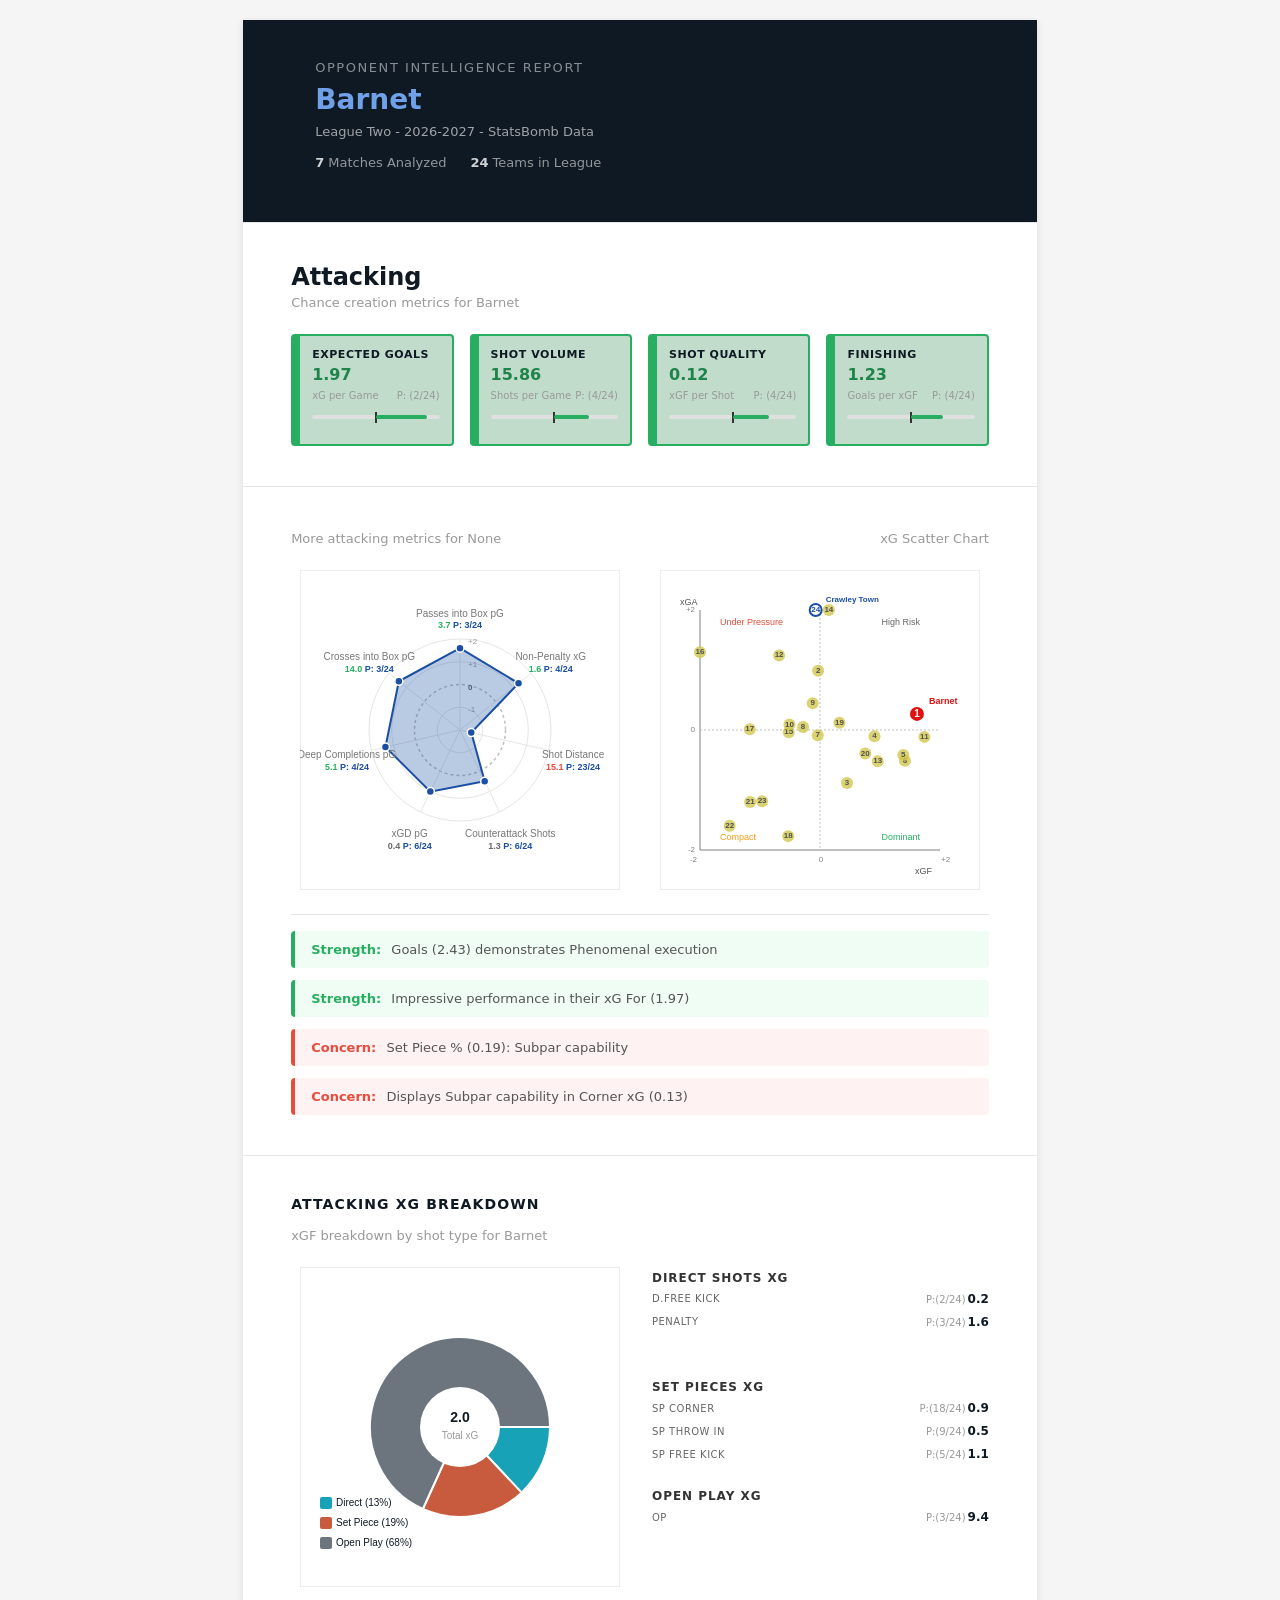
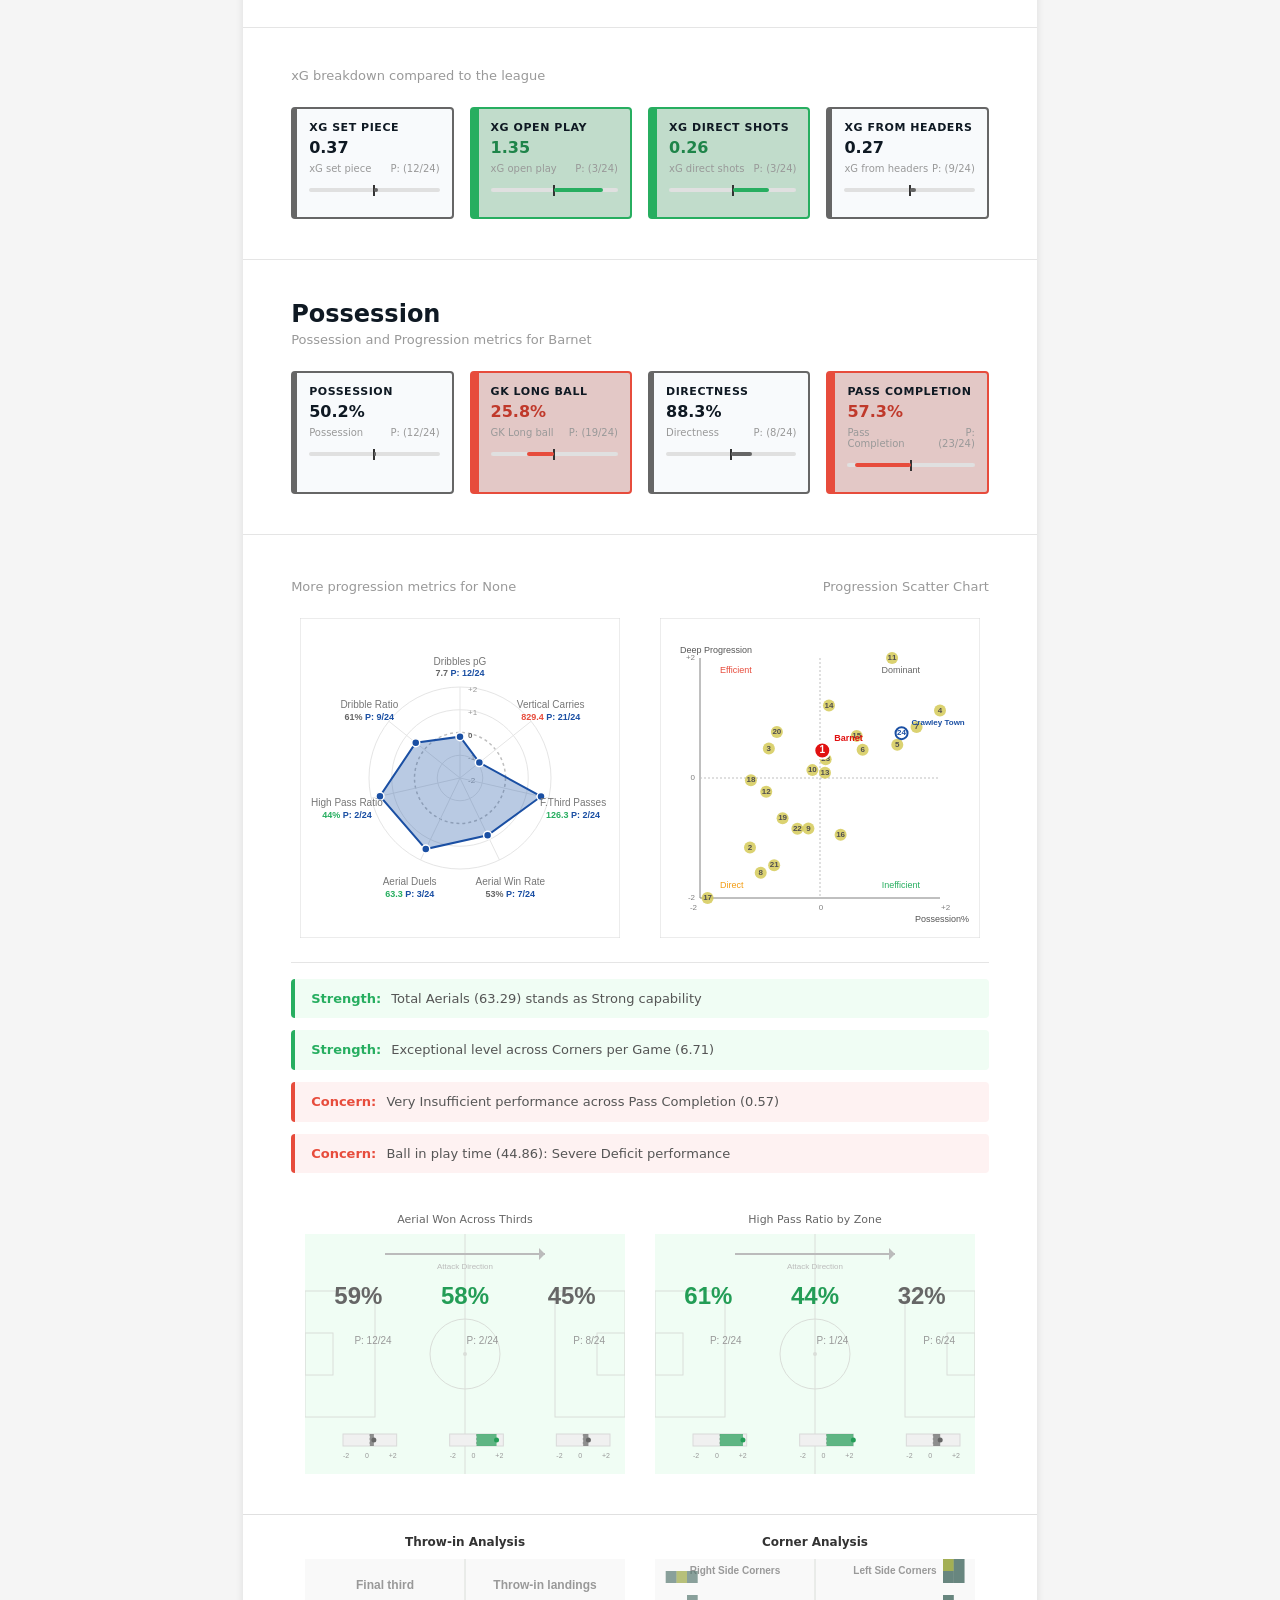
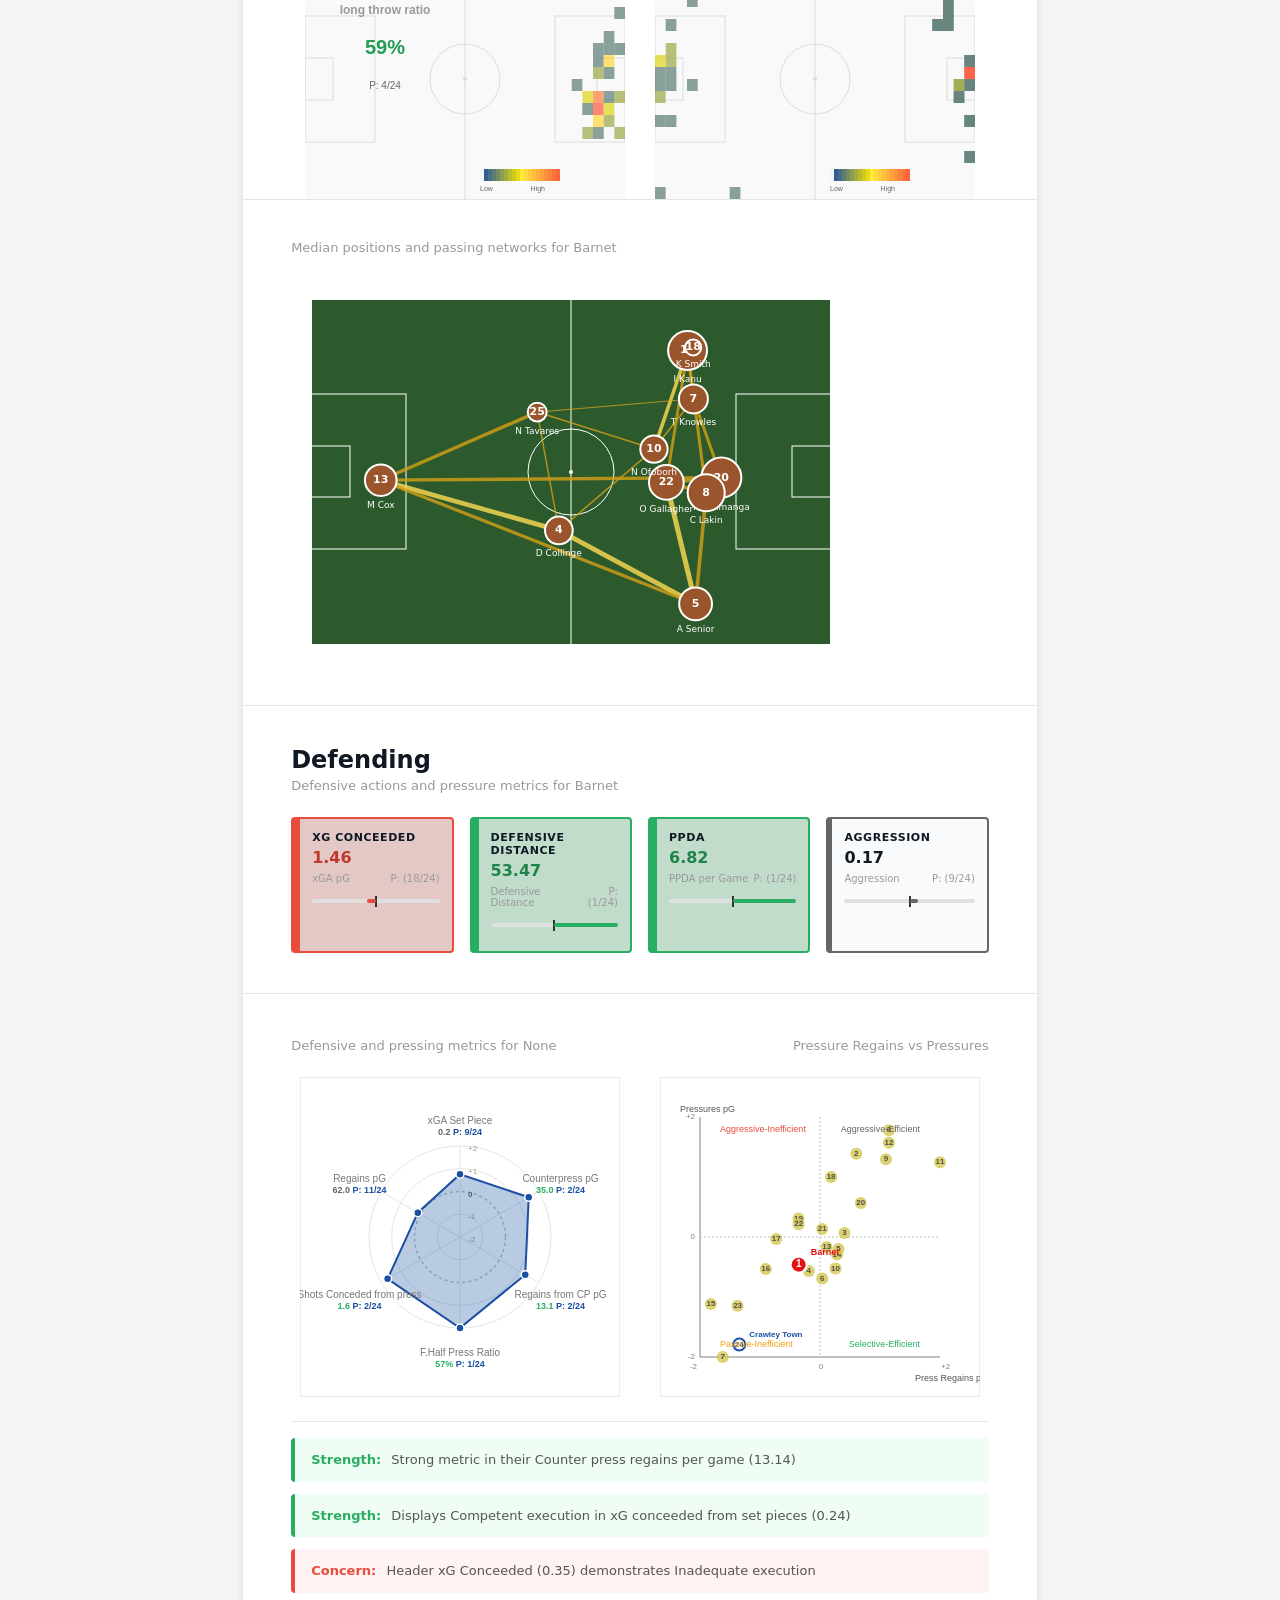
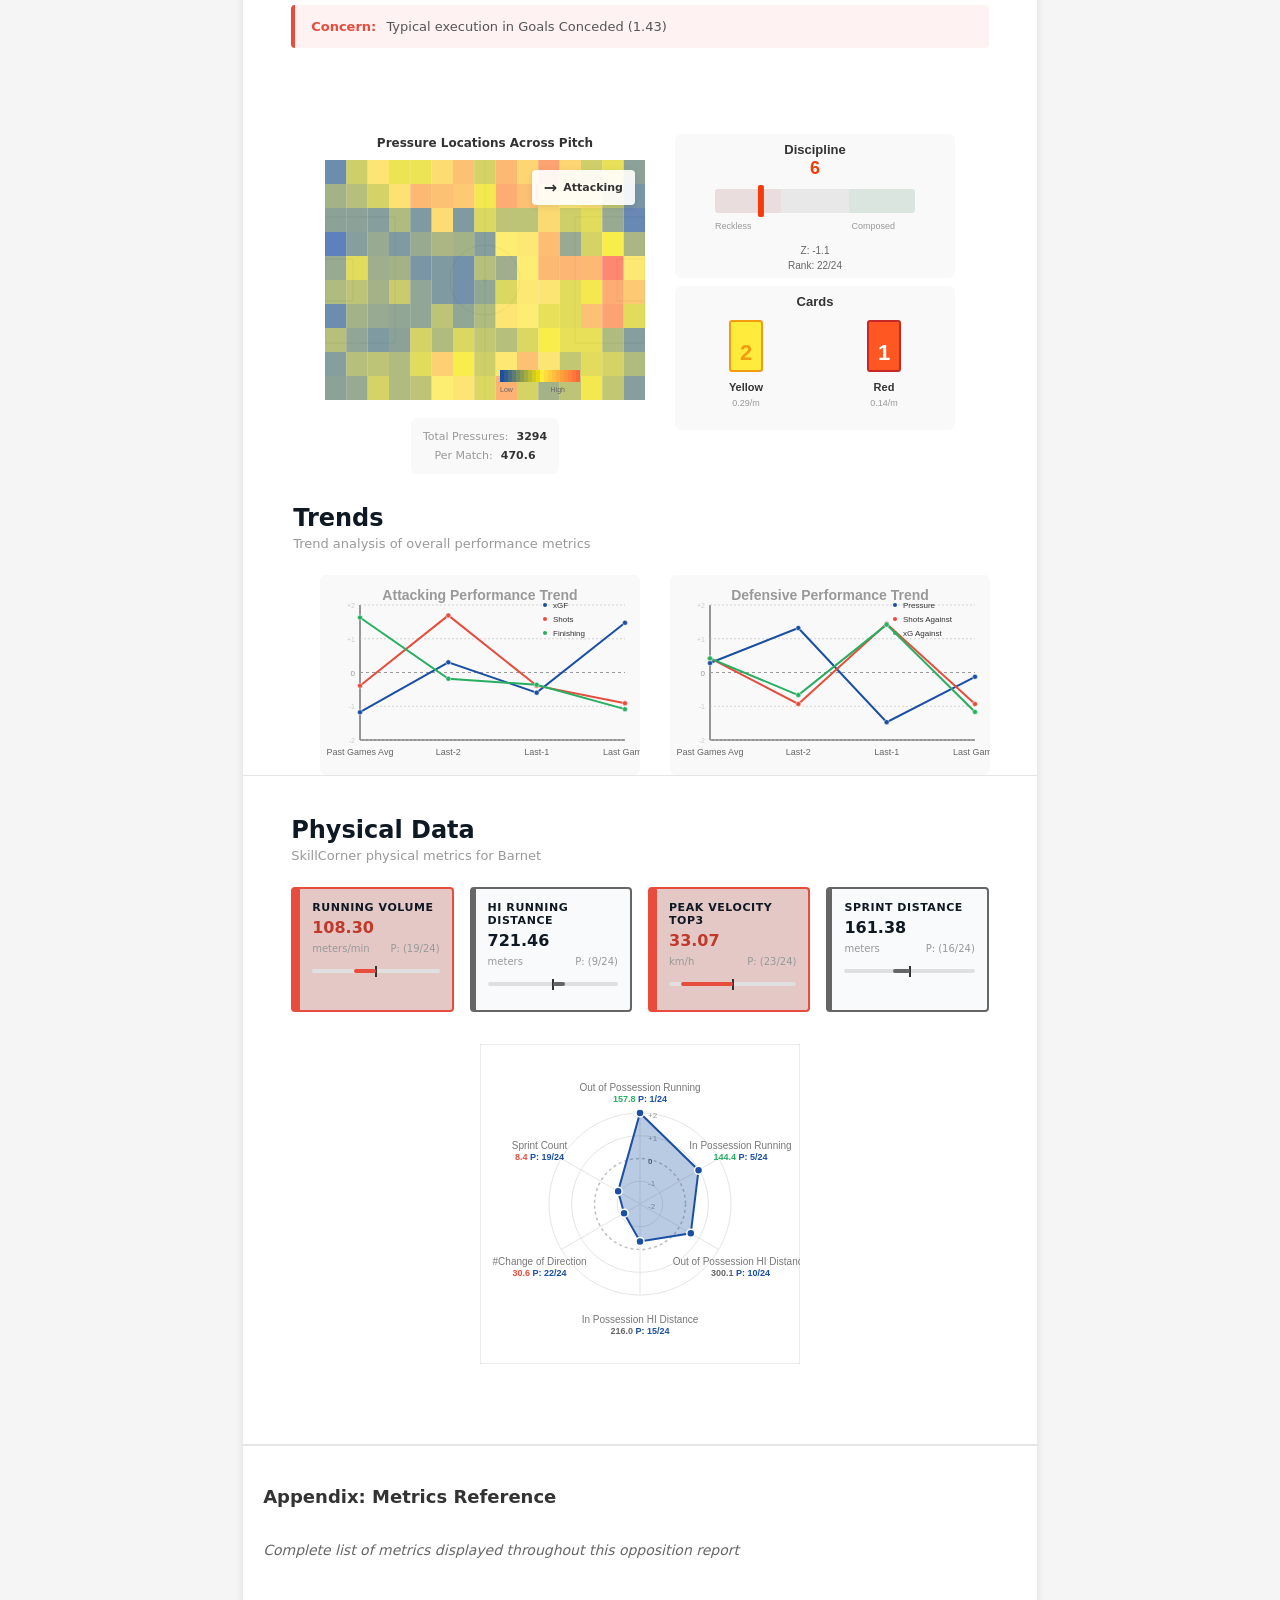
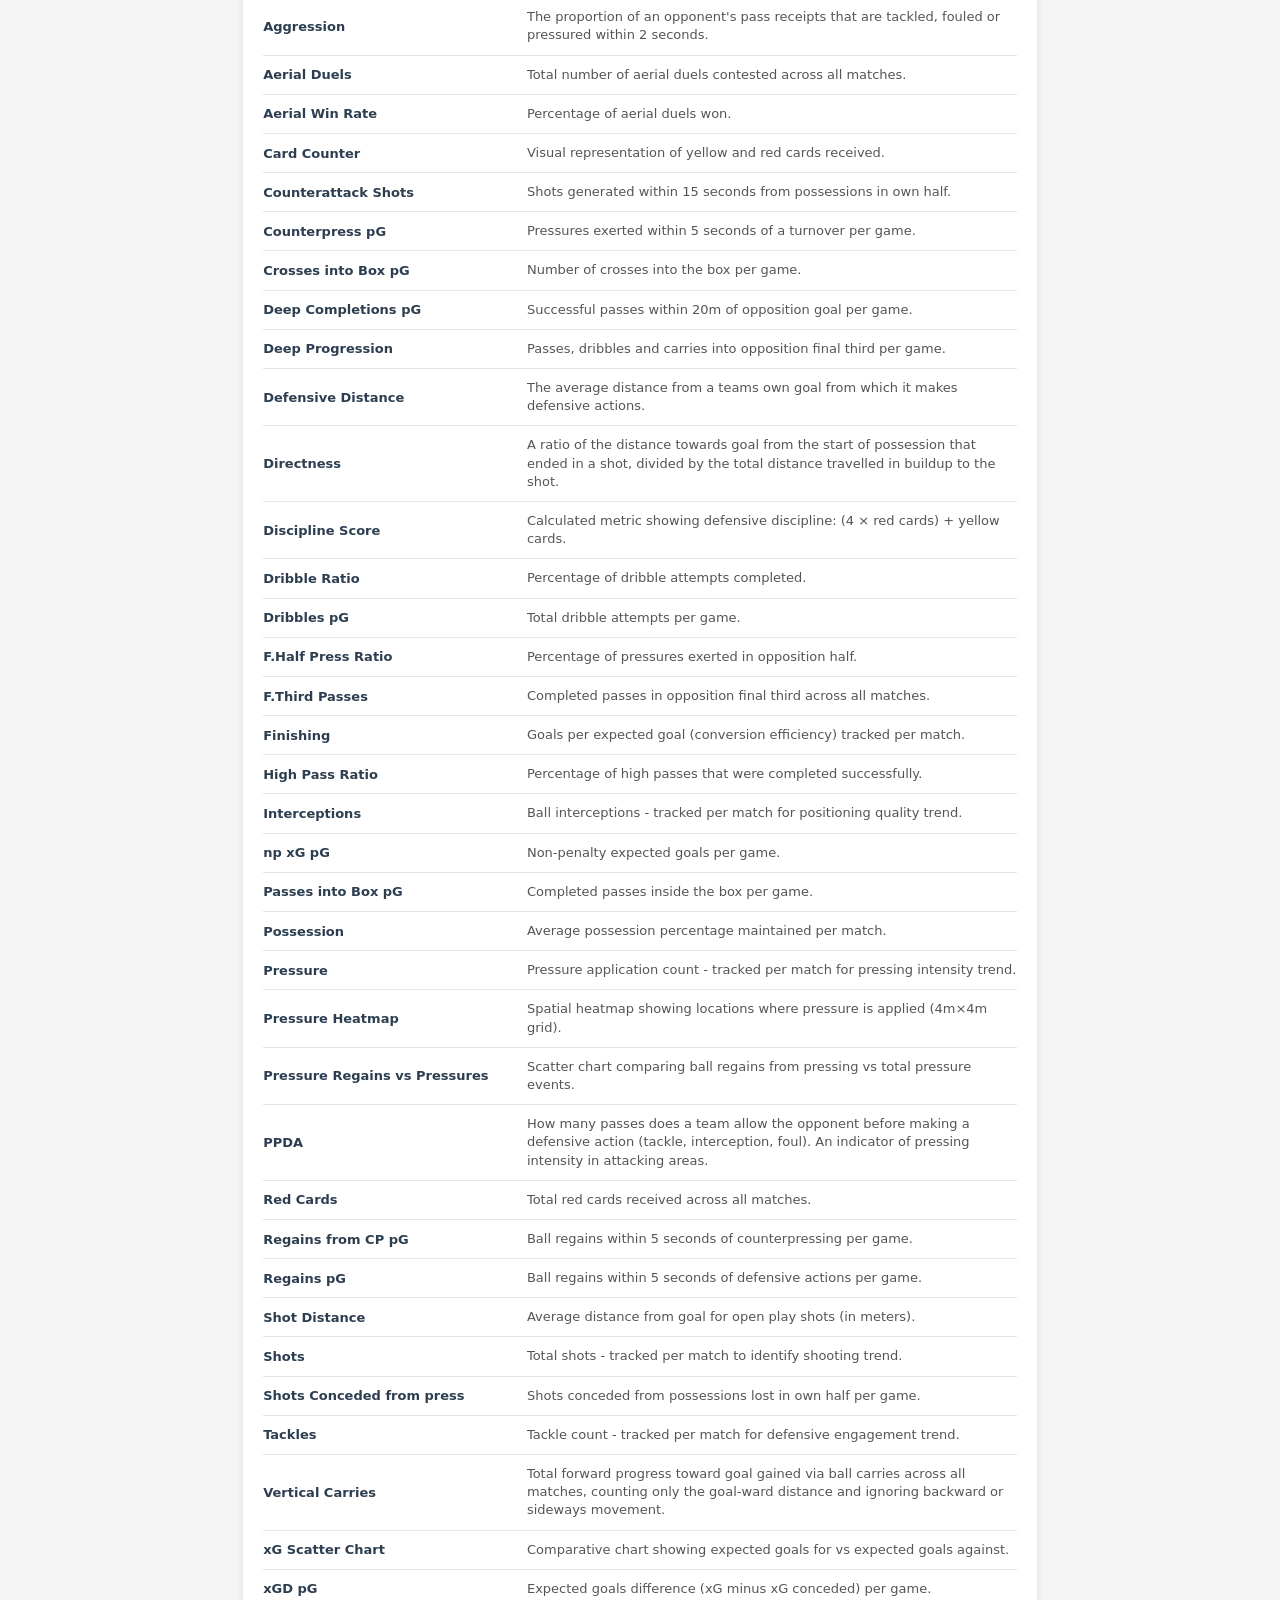
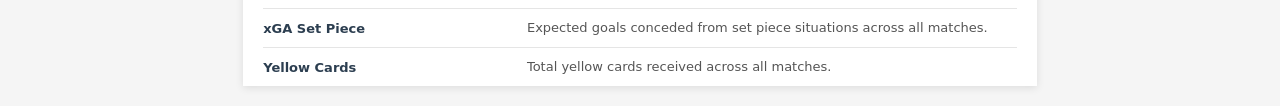
==== commit 3d416352: "updates" ====
--- a/football_analytics/opposition_report/report.html
+++ b/football_analytics/opposition_report/report.html
@@ -295,124 +295,6 @@
       grid-template-columns: repeat(4, 1fr);
       gap: 16px;
     }
-
-    .s0-metric-card {
-      border: 1px solid #d9d9d9;
-      border-radius: 6px;
-      padding: 12px;
-      background: white;
-    }
-
-    .s0-metric-card.s0-metric-card-light-teal {
-      background: #ecfbfd;
-      border: none;
-    }
-
-    .s0-metric-card.s0-metric-card-light-brick {
-      background: #fdf2ed;
-      border: none;
-    }
-
-    .s0-metric-card.s0-metric-card-light-gray-custom {
-      background: #f5f7fa;
-      border: none;
-    }
-
-    .s0-metric-card.s0-metric-card-light-lavender {
-      background: #fef7ff;
-      border: none;
-    }
-
-    .s0-metric-card-name {
-      font-family: 'Inter', system-ui, sans-serif;
-      font-size: 9px;
-      color: #777777;
-      font-weight: 500;
-      margin-bottom: 6px;
-      letter-spacing: 0.05em;
-      text-transform: uppercase;
-    }
-
-    .s0-metric-card-value {
-      font-family: 'Inter', system-ui, sans-serif;
-      font-size: 16px;
-      font-weight: 700;
-      color: #0f1923;
-      margin-bottom: 6px;
-    }
-
-    .s0-metric-card-zscore {
-      font-family: 'Inter', system-ui, sans-serif;
-      font-size: 10px;
-      color: #999;
-      margin-bottom: 8px;
-      display: flex;
-      justify-content: space-between;
-      align-items: center;
-    }
-
-    .s0-metric-label-left {
-      text-align: left;
-      flex: 1;
-    }
-
-    .s0-metric-percentile-right {
-      text-align: right;
-      flex: 0 0 auto;
-    }
-
-    .s0-metric-card-bar {
-      height: 18px;
-      display: flex;
-      align-items: center;
-      position: relative;
-    }
-
-    .s0-metric-card-bar-background {
-      width: 100%;
-      height: 5px;
-      background: #e5e5e5;
-      border-radius: 3px;
-      position: relative;
-    }
-
-    .s0-metric-card-bar-center {
-      position: absolute;
-      left: 50%;
-      top: -3px;
-      width: 1.5px;
-      height: 11px;
-      background: #999;
-      transform: translateX(-50%);
-    }
-
-    .s0-metric-card-bar-fill {
-      position: absolute;
-      top: 0;
-      height: 5px;
-      border-radius: 3px;
-      transition: all 0.3s ease;
-    }
-
-    .s0-metric-card-bar-labels {
-      display: flex;
-      justify-content: space-between;
-      margin-top: 4px;
-      font-family: 'Inter', system-ui, sans-serif;
-      font-size: 8px;
-      color: #999;
-      text-transform: uppercase;
-      letter-spacing: 0.05em;
-      font-weight: 500;
-    }
-
-    .s0-metric-card-bar-label-left {
-      text-align: left;
-    }
-
-    .s0-metric-card-bar-label-right {
-      text-align: right;
-    }
     
     
 
@@ -1250,124 +1132,6 @@
       grid-template-columns: repeat(4, 1fr);
       gap: 16px;
     }
-
-    .s8-metric-card {
-      border: 1px solid #d9d9d9;
-      border-radius: 6px;
-      padding: 12px;
-      background: white;
-    }
-
-    .s8-metric-card.s8-metric-card-light-teal {
-      background: #ecfbfd;
-      border: none;
-    }
-
-    .s8-metric-card.s8-metric-card-light-brick {
-      background: #fdf2ed;
-      border: none;
-    }
-
-    .s8-metric-card.s8-metric-card-light-gray-custom {
-      background: #f5f7fa;
-      border: none;
-    }
-
-    .s8-metric-card.s8-metric-card-light-lavender {
-      background: #fef7ff;
-      border: none;
-    }
-
-    .s8-metric-card-name {
-      font-family: 'Inter', system-ui, sans-serif;
-      font-size: 9px;
-      color: #777777;
-      font-weight: 500;
-      margin-bottom: 6px;
-      letter-spacing: 0.05em;
-      text-transform: uppercase;
-    }
-
-    .s8-metric-card-value {
-      font-family: 'Inter', system-ui, sans-serif;
-      font-size: 16px;
-      font-weight: 700;
-      color: #0f1923;
-      margin-bottom: 6px;
-    }
-
-    .s8-metric-card-zscore {
-      font-family: 'Inter', system-ui, sans-serif;
-      font-size: 10px;
-      color: #999;
-      margin-bottom: 8px;
-      display: flex;
-      justify-content: space-between;
-      align-items: center;
-    }
-
-    .s8-metric-label-left {
-      text-align: left;
-      flex: 1;
-    }
-
-    .s8-metric-percentile-right {
-      text-align: right;
-      flex: 0 0 auto;
-    }
-
-    .s8-metric-card-bar {
-      height: 18px;
-      display: flex;
-      align-items: center;
-      position: relative;
-    }
-
-    .s8-metric-card-bar-background {
-      width: 100%;
-      height: 5px;
-      background: #e5e5e5;
-      border-radius: 3px;
-      position: relative;
-    }
-
-    .s8-metric-card-bar-center {
-      position: absolute;
-      left: 50%;
-      top: -3px;
-      width: 1.5px;
-      height: 11px;
-      background: #999;
-      transform: translateX(-50%);
-    }
-
-    .s8-metric-card-bar-fill {
-      position: absolute;
-      top: 0;
-      height: 5px;
-      border-radius: 3px;
-      transition: all 0.3s ease;
-    }
-
-    .s8-metric-card-bar-labels {
-      display: flex;
-      justify-content: space-between;
-      margin-top: 4px;
-      font-family: 'Inter', system-ui, sans-serif;
-      font-size: 8px;
-      color: #999;
-      text-transform: uppercase;
-      letter-spacing: 0.05em;
-      font-weight: 500;
-    }
-
-    .s8-metric-card-bar-label-left {
-      text-align: left;
-    }
-
-    .s8-metric-card-bar-label-right {
-      text-align: right;
-    }
     
     
 
@@ -1402,124 +1166,6 @@
       display: grid;
       grid-template-columns: repeat(4, 1fr);
       gap: 16px;
-    }
-
-    .s9-metric-card {
-      border: 1px solid #d9d9d9;
-      border-radius: 6px;
-      padding: 12px;
-      background: white;
-    }
-
-    .s9-metric-card.s9-metric-card-light-teal {
-      background: #ecfbfd;
-      border: none;
-    }
-
-    .s9-metric-card.s9-metric-card-light-brick {
-      background: #fdf2ed;
-      border: none;
-    }
-
-    .s9-metric-card.s9-metric-card-light-gray-custom {
-      background: #f5f7fa;
-      border: none;
-    }
-
-    .s9-metric-card.s9-metric-card-light-lavender {
-      background: #fef7ff;
-      border: none;
-    }
-
-    .s9-metric-card-name {
-      font-family: 'Inter', system-ui, sans-serif;
-      font-size: 9px;
-      color: #777777;
-      font-weight: 500;
-      margin-bottom: 6px;
-      letter-spacing: 0.05em;
-      text-transform: uppercase;
-    }
-
-    .s9-metric-card-value {
-      font-family: 'Inter', system-ui, sans-serif;
-      font-size: 16px;
-      font-weight: 700;
-      color: #0f1923;
-      margin-bottom: 6px;
-    }
-
-    .s9-metric-card-zscore {
-      font-family: 'Inter', system-ui, sans-serif;
-      font-size: 10px;
-      color: #999;
-      margin-bottom: 8px;
-      display: flex;
-      justify-content: space-between;
-      align-items: center;
-    }
-
-    .s9-metric-label-left {
-      text-align: left;
-      flex: 1;
-    }
-
-    .s9-metric-percentile-right {
-      text-align: right;
-      flex: 0 0 auto;
-    }
-
-    .s9-metric-card-bar {
-      height: 18px;
-      display: flex;
-      align-items: center;
-      position: relative;
-    }
-
-    .s9-metric-card-bar-background {
-      width: 100%;
-      height: 5px;
-      background: #e5e5e5;
-      border-radius: 3px;
-      position: relative;
-    }
-
-    .s9-metric-card-bar-center {
-      position: absolute;
-      left: 50%;
-      top: -3px;
-      width: 1.5px;
-      height: 11px;
-      background: #999;
-      transform: translateX(-50%);
-    }
-
-    .s9-metric-card-bar-fill {
-      position: absolute;
-      top: 0;
-      height: 5px;
-      border-radius: 3px;
-      transition: all 0.3s ease;
-    }
-
-    .s9-metric-card-bar-labels {
-      display: flex;
-      justify-content: space-between;
-      margin-top: 4px;
-      font-family: 'Inter', system-ui, sans-serif;
-      font-size: 8px;
-      color: #999;
-      text-transform: uppercase;
-      letter-spacing: 0.05em;
-      font-weight: 500;
-    }
-
-    .s9-metric-card-bar-label-left {
-      text-align: left;
-    }
-
-    .s9-metric-card-bar-label-right {
-      text-align: right;
     }
     
     
@@ -1838,124 +1484,6 @@
       display: grid;
       grid-template-columns: repeat(4, 1fr);
       gap: 16px;
-    }
-
-    .s13-metric-card {
-      border: 1px solid #d9d9d9;
-      border-radius: 6px;
-      padding: 12px;
-      background: white;
-    }
-
-    .s13-metric-card.s13-metric-card-light-amber {
-      background: #fffbf0;
-      border: none;
-    }
-
-    .s13-metric-card.s13-metric-card-light-rose {
-      background: #ffe5f0;
-      border: none;
-    }
-
-    .s13-metric-card.s13-metric-card-light-indigo {
-      background: #f0e5ff;
-      border: none;
-    }
-
-    .s13-metric-card.s13-metric-card-light-emerald {
-      background: #e5fff0;
-      border: none;
-    }
-
-    .s13-metric-card-name {
-      font-family: 'Inter', system-ui, sans-serif;
-      font-size: 9px;
-      color: #777777;
-      font-weight: 500;
-      margin-bottom: 6px;
-      letter-spacing: 0.05em;
-      text-transform: uppercase;
-    }
-
-    .s13-metric-card-value {
-      font-family: 'Inter', system-ui, sans-serif;
-      font-size: 16px;
-      font-weight: 700;
-      color: #0f1923;
-      margin-bottom: 6px;
-    }
-
-    .s13-metric-card-zscore {
-      font-family: 'Inter', system-ui, sans-serif;
-      font-size: 10px;
-      color: #999;
-      margin-bottom: 8px;
-      display: flex;
-      justify-content: space-between;
-      align-items: center;
-    }
-
-    .s13-metric-label-left {
-      text-align: left;
-      flex: 1;
-    }
-
-    .s13-metric-percentile-right {
-      text-align: right;
-      flex: 0 0 auto;
-    }
-
-    .s13-metric-card-bar {
-      height: 18px;
-      display: flex;
-      align-items: center;
-      position: relative;
-    }
-
-    .s13-metric-card-bar-background {
-      width: 100%;
-      height: 5px;
-      background: #e5e5e5;
-      border-radius: 3px;
-      position: relative;
-    }
-
-    .s13-metric-card-bar-center {
-      position: absolute;
-      left: 50%;
-      top: -3px;
-      width: 1.5px;
-      height: 11px;
-      background: #999;
-      transform: translateX(-50%);
-    }
-
-    .s13-metric-card-bar-fill {
-      position: absolute;
-      top: 0;
-      height: 5px;
-      border-radius: 3px;
-      transition: all 0.3s ease;
-    }
-
-    .s13-metric-card-bar-labels {
-      display: flex;
-      justify-content: space-between;
-      margin-top: 4px;
-      font-family: 'Inter', system-ui, sans-serif;
-      font-size: 8px;
-      color: #999;
-      text-transform: uppercase;
-      letter-spacing: 0.05em;
-      font-weight: 500;
-    }
-
-    .s13-metric-card-bar-label-left {
-      text-align: left;
-    }
-
-    .s13-metric-card-bar-label-right {
-      text-align: right;
     }
     
     
@@ -2193,7 +1721,7 @@
     padding-left: 50px;
     padding-right: 20px;
     padding-top: 30px;
-
+    page-break-after: always;
 }
 
 .section16-title {
@@ -2225,6 +1753,48 @@
     margin: 0 auto;
 }
 
+
+    
+    .s17-physical-section {
+      padding: 40px 48px;
+      background: white;
+      border-top: 1px solid #e5e5e5;
+      page-break-after: always;
+    }
+
+    .s17-section-container {
+      max-width: 1000px;
+    }
+
+    .s17-section-title {
+      font-family: 'Inter', system-ui, sans-serif;
+      font-size: 24px;
+      font-weight: 700;
+      color: var(--ink);
+      margin-bottom: 4px;
+    }
+
+    .s17-section-subtitle {
+      font-family: 'Inter', system-ui, sans-serif;
+      font-size: 13px;
+      color: #999;
+      margin-bottom: 24px;
+    }
+
+    .s17-metrics-grid {
+      display: grid;
+      grid-template-columns: repeat(4, 1fr);
+      gap: 16px;
+      margin-bottom: 32px;
+    }
+
+    .s17-radar-chart-wrapper {
+      display: flex;
+      justify-content: center;
+      align-items: center;
+    }
+    
+    
 
     
     .s21-radar-section {
@@ -2503,13 +2073,13 @@
                 Opponent Intelligence Report
             </div>
             <h1 class="cover-title">
-                Grimsby Town
+                Barnet
             </h1>
             <div class="cover-subtitle">
                 League Two - 2026-2027 - StatsBomb Data
             </div>
             <div class="cover-meta">
-                <span><b>6</b> Matches Analyzed</span>
+                <span><b>7</b> Matches Analyzed</span>
                 <span><b>24</b> Teams in League</span>
                 
             </div>
@@ -2520,83 +2090,83 @@
     <section class="s0-derived-metrics-section">
         <div class="s0-section-container">
             <h2 class="s0-section-title">Attacking</h2>
-            <p class="s0-section-subtitle">Chance creation metrics for Grimsby Town</p>
+            <p class="s0-section-subtitle">Chance creation metrics for Barnet</p>
 
             <div class="s0-derived-metrics-grid">
                 
-            <div class="s0-metric-card s0-metric-card-light-teal">
-                <div class="s0-metric-card-name">Expected Goals</div>
-                <div class="s0-metric-card-value">1.57</div>
-                <div class="s0-metric-card-zscore">
-                    <span class="s0-metric-label-left">xG per Game</span>
-                    <span class="s0-metric-percentile-right">P: (8/24)</span>
-                </div>
-                <div class="s0-metric-card-bar">
-                    <div class="s0-metric-card-bar-background">
-                        <div class="s0-metric-card-bar-center"></div>
-                        <div class="s0-metric-card-bar-fill" style="left: 50%; width: 13.327927917825441%; background-color: #27ae60;"></div>
+            <div class="metric-card metric-card" style="background-color: #c1dccb; border: 2px solid #27ae60; border-left-width: 9px;">
+                <div class="metric-card-name">Expected Goals</div>
+                <div class="metric-card-value" style="color: #1e8449;">1.97</div>
+                <div class="metric-card-zscore">
+                    <span class="metric-label-left">xG per Game</span>
+                    <span class="metric-percentile-right">P: (2/24)</span>
+                </div>
+                <div class="metric-card-bar">
+                    <div class="metric-card-bar-background">
+                        <div class="metric-card-bar-center" style="position: absolute; left: 50%; top: -3px; width: 2px; height: 11px; background-color: #333333; transform: translateX(-50%);" title="Average"></div>
+                        <div class="metric-card-bar-fill" style="left: 50%; width: 40.39257534356662%; background-color: #27ae60;"></div>
                     </div>
                 </div>
-                <div class="s0-metric-card-bar-labels">
-                    <span class="s0-metric-card-bar-label-left"></span>
-                    <span class="s0-metric-card-bar-label-right"></span>
-                </div>
-            </div>
-        
-            <div class="s0-metric-card s0-metric-card-light-brick">
-                <div class="s0-metric-card-name">Shot Volume</div>
-                <div class="s0-metric-card-value">14.67</div>
-                <div class="s0-metric-card-zscore">
-                    <span class="s0-metric-label-left">Shots per Game</span>
-                    <span class="s0-metric-percentile-right">P: (6/24)</span>
-                </div>
-                <div class="s0-metric-card-bar">
-                    <div class="s0-metric-card-bar-background">
-                        <div class="s0-metric-card-bar-center"></div>
-                        <div class="s0-metric-card-bar-fill" style="left: 50%; width: 14.77591094055353%; background-color: #27ae60;"></div>
+                <div class="metric-card-bar-labels">
+                    <span class="metric-card-bar-label-left"></span>
+                    <span class="metric-card-bar-label-right"></span>
+                </div>
+            </div>
+        
+            <div class="metric-card metric-card" style="background-color: #c1dccb; border: 2px solid #27ae60; border-left-width: 9px;">
+                <div class="metric-card-name">Shot Volume</div>
+                <div class="metric-card-value" style="color: #1e8449;">15.86</div>
+                <div class="metric-card-zscore">
+                    <span class="metric-label-left">Shots per Game</span>
+                    <span class="metric-percentile-right">P: (4/24)</span>
+                </div>
+                <div class="metric-card-bar">
+                    <div class="metric-card-bar-background">
+                        <div class="metric-card-bar-center" style="position: absolute; left: 50%; top: -3px; width: 2px; height: 11px; background-color: #333333; transform: translateX(-50%);" title="Average"></div>
+                        <div class="metric-card-bar-fill" style="left: 50%; width: 27.162950375354114%; background-color: #27ae60;"></div>
                     </div>
                 </div>
-                <div class="s0-metric-card-bar-labels">
-                    <span class="s0-metric-card-bar-label-left"></span>
-                    <span class="s0-metric-card-bar-label-right"></span>
-                </div>
-            </div>
-        
-            <div class="s0-metric-card s0-metric-card-light-gray-custom">
-                <div class="s0-metric-card-name">Shot Quality</div>
-                <div class="s0-metric-card-value">0.11</div>
-                <div class="s0-metric-card-zscore">
-                    <span class="s0-metric-label-left">xGF per Shot</span>
-                    <span class="s0-metric-percentile-right">P: (9/24)</span>
-                </div>
-                <div class="s0-metric-card-bar">
-                    <div class="s0-metric-card-bar-background">
-                        <div class="s0-metric-card-bar-center"></div>
-                        <div class="s0-metric-card-bar-fill" style="left: 50%; width: 1.359065525877412%; background-color: #666666;"></div>
+                <div class="metric-card-bar-labels">
+                    <span class="metric-card-bar-label-left"></span>
+                    <span class="metric-card-bar-label-right"></span>
+                </div>
+            </div>
+        
+            <div class="metric-card metric-card" style="background-color: #c1dccb; border: 2px solid #27ae60; border-left-width: 9px;">
+                <div class="metric-card-name">Shot Quality</div>
+                <div class="metric-card-value" style="color: #1e8449;">0.12</div>
+                <div class="metric-card-zscore">
+                    <span class="metric-label-left">xGF per Shot</span>
+                    <span class="metric-percentile-right">P: (4/24)</span>
+                </div>
+                <div class="metric-card-bar">
+                    <div class="metric-card-bar-background">
+                        <div class="metric-card-bar-center" style="position: absolute; left: 50%; top: -3px; width: 2px; height: 11px; background-color: #333333; transform: translateX(-50%);" title="Average"></div>
+                        <div class="metric-card-bar-fill" style="left: 50%; width: 28.78461502138674%; background-color: #27ae60;"></div>
                     </div>
                 </div>
-                <div class="s0-metric-card-bar-labels">
-                    <span class="s0-metric-card-bar-label-left"></span>
-                    <span class="s0-metric-card-bar-label-right"></span>
-                </div>
-            </div>
-        
-            <div class="s0-metric-card s0-metric-card-light-lavender">
-                <div class="s0-metric-card-name">Finishing</div>
-                <div class="s0-metric-card-value">0.96</div>
-                <div class="s0-metric-card-zscore">
-                    <span class="s0-metric-label-left">Goals per xGF</span>
-                    <span class="s0-metric-percentile-right">P: (11/24)</span>
-                </div>
-                <div class="s0-metric-card-bar">
-                    <div class="s0-metric-card-bar-background">
-                        <div class="s0-metric-card-bar-center"></div>
-                        <div class="s0-metric-card-bar-fill" style="left: 48.51460654116803%; width: 1.4853934588319717%; background-color: #666666;"></div>
+                <div class="metric-card-bar-labels">
+                    <span class="metric-card-bar-label-left"></span>
+                    <span class="metric-card-bar-label-right"></span>
+                </div>
+            </div>
+        
+            <div class="metric-card metric-card" style="background-color: #c1dccb; border: 2px solid #27ae60; border-left-width: 9px;">
+                <div class="metric-card-name">Finishing</div>
+                <div class="metric-card-value" style="color: #1e8449;">1.23</div>
+                <div class="metric-card-zscore">
+                    <span class="metric-label-left">Goals per xGF</span>
+                    <span class="metric-percentile-right">P: (4/24)</span>
+                </div>
+                <div class="metric-card-bar">
+                    <div class="metric-card-bar-background">
+                        <div class="metric-card-bar-center" style="position: absolute; left: 50%; top: -3px; width: 2px; height: 11px; background-color: #333333; transform: translateX(-50%);" title="Average"></div>
+                        <div class="metric-card-bar-fill" style="left: 50%; width: 24.79107998161831%; background-color: #27ae60;"></div>
                     </div>
                 </div>
-                <div class="s0-metric-card-bar-labels">
-                    <span class="s0-metric-card-bar-label-left"></span>
-                    <span class="s0-metric-card-bar-label-right"></span>
+                <div class="metric-card-bar-labels">
+                    <span class="metric-card-bar-label-left"></span>
+                    <span class="metric-card-bar-label-right"></span>
                 </div>
             </div>
         
@@ -2638,28 +2208,28 @@
         <line x1="160.0" y1="160.0" x2="120.51657974030222" y2="241.98816697912014" stroke="#e5e5e5" stroke-width="1"/>
         <line x1="160.0" y1="160.0" x2="71.28155999145405" y2="180.24940499002463" stroke="#e5e5e5" stroke-width="1"/>
         <line x1="160.0" y1="160.0" x2="88.85333509540928" y2="103.26242803085526" stroke="#e5e5e5" stroke-width="1"/>
-        <polygon points="160.0,110.54945234214128 211.5540879941271,118.88698673658183 202.48853022385146,169.69772976002275 169.46110315903238,179.6461831449089 133.91276738526489,214.1706967018572 111.46371703355426,171.07808985824502 117.25019144645799,125.9081652987329" fill="#1a4fa3" fill-opacity="0.3" stroke="#1a4fa3" stroke-width="2"/>
-        <circle cx="160.0" cy="110.54945234214128" r="4" fill="#1a4fa3" stroke="white" stroke-width="1.5"/>
-        <circle cx="211.5540879941271" cy="118.88698673658183" r="4" fill="#1a4fa3" stroke="white" stroke-width="1.5"/>
-        <circle cx="202.48853022385146" cy="169.69772976002275" r="4" fill="#1a4fa3" stroke="white" stroke-width="1.5"/>
-        <circle cx="169.46110315903238" cy="179.6461831449089" r="4" fill="#1a4fa3" stroke="white" stroke-width="1.5"/>
-        <circle cx="133.91276738526489" cy="214.1706967018572" r="4" fill="#1a4fa3" stroke="white" stroke-width="1.5"/>
-        <circle cx="111.46371703355426" cy="171.07808985824502" r="4" fill="#1a4fa3" stroke="white" stroke-width="1.5"/>
-        <circle cx="117.25019144645799" cy="125.9081652987329" r="4" fill="#1a4fa3" stroke="white" stroke-width="1.5"/>
+        <polygon points="160.0,78.13268600775076 218.53812468109146,113.31740333174929 171.27102488201055,162.5725378790079 184.67924765677202,211.24698581059482 130.3303497094188,221.6096636572105 85.43032390732814,177.02004195553954 98.87830477456609,111.25707457433579" fill="#1a4fa3" fill-opacity="0.3" stroke="#1a4fa3" stroke-width="2"/>
+        <circle cx="160.0" cy="78.13268600775076" r="4" fill="#1a4fa3" stroke="white" stroke-width="1.5"/>
+        <circle cx="218.53812468109146" cy="113.31740333174929" r="4" fill="#1a4fa3" stroke="white" stroke-width="1.5"/>
+        <circle cx="171.27102488201055" cy="162.5725378790079" r="4" fill="#1a4fa3" stroke="white" stroke-width="1.5"/>
+        <circle cx="184.67924765677202" cy="211.24698581059482" r="4" fill="#1a4fa3" stroke="white" stroke-width="1.5"/>
+        <circle cx="130.3303497094188" cy="221.6096636572105" r="4" fill="#1a4fa3" stroke="white" stroke-width="1.5"/>
+        <circle cx="85.43032390732814" cy="177.02004195553954" r="4" fill="#1a4fa3" stroke="white" stroke-width="1.5"/>
+        <circle cx="98.87830477456609" cy="111.25707457433579" r="4" fill="#1a4fa3" stroke="white" stroke-width="1.5"/>
         <text x="160.0" y="44.0" font-family="Inter, sans-serif" font-size="10" font-weight="400" fill="#777777" text-anchor="middle" dominant-baseline="middle">Passes into Box pG</text>
-        <text x="160.0" y="56.0" font-family="Inter, sans-serif" font-size="9" font-weight="600" text-anchor="middle" dominant-baseline="middle"><tspan fill="#666666">2.7</tspan> <tspan fill="#1a4fa3">P: 8/24</tspan></text>
+        <text x="160.0" y="56.0" font-family="Inter, sans-serif" font-size="9" font-weight="600" text-anchor="middle" dominant-baseline="middle"><tspan fill="#27ae60">3.7</tspan> <tspan fill="#1a4fa3">P: 3/24</tspan></text>
         <text x="250.69245196629146" y="87.67518298438692" font-family="Inter, sans-serif" font-size="10" font-weight="400" fill="#777777" text-anchor="middle" dominant-baseline="middle">Non-Penalty xG</text>
-        <text x="250.69245196629146" y="99.67518298438692" font-family="Inter, sans-serif" font-size="9" font-weight="600" text-anchor="middle" dominant-baseline="middle"><tspan fill="#27ae60">1.5</tspan> <tspan fill="#1a4fa3">P: 6/24</tspan></text>
+        <text x="250.69245196629146" y="99.67518298438692" font-family="Inter, sans-serif" font-size="9" font-weight="600" text-anchor="middle" dominant-baseline="middle"><tspan fill="#27ae60">1.6</tspan> <tspan fill="#1a4fa3">P: 4/24</tspan></text>
         <text x="273.09163781309155" y="185.81242833893248" font-family="Inter, sans-serif" font-size="10" font-weight="400" fill="#777777" text-anchor="middle" dominant-baseline="middle">Shot Distance</text>
-        <text x="273.09163781309155" y="197.81242833893248" font-family="Inter, sans-serif" font-size="9" font-weight="600" text-anchor="middle" dominant-baseline="middle"><tspan fill="#666666">16.6</tspan> <tspan fill="#1a4fa3">P: 12/24</tspan></text>
+        <text x="273.09163781309155" y="197.81242833893248" font-family="Inter, sans-serif" font-size="9" font-weight="600" text-anchor="middle" dominant-baseline="middle"><tspan fill="#e74c3c">15.1</tspan> <tspan fill="#1a4fa3">P: 23/24</tspan></text>
         <text x="210.33051373763675" y="264.51238867668064" font-family="Inter, sans-serif" font-size="10" font-weight="400" fill="#777777" text-anchor="middle" dominant-baseline="middle">Counterattack Shots</text>
-        <text x="210.33051373763675" y="276.51238867668064" font-family="Inter, sans-serif" font-size="9" font-weight="600" text-anchor="middle" dominant-baseline="middle"><tspan fill="#e74c3c">0.7</tspan> <tspan fill="#1a4fa3">P: 19/24</tspan></text>
+        <text x="210.33051373763675" y="276.51238867668064" font-family="Inter, sans-serif" font-size="9" font-weight="600" text-anchor="middle" dominant-baseline="middle"><tspan fill="#666666">1.3</tspan> <tspan fill="#1a4fa3">P: 6/24</tspan></text>
         <text x="109.66948626236326" y="264.51238867668064" font-family="Inter, sans-serif" font-size="10" font-weight="400" fill="#777777" text-anchor="middle" dominant-baseline="middle">xGD pG</text>
-        <text x="109.66948626236326" y="276.51238867668064" font-family="Inter, sans-serif" font-size="9" font-weight="600" text-anchor="middle" dominant-baseline="middle"><tspan fill="#27ae60">0.3</tspan> <tspan fill="#1a4fa3">P: 7/24</tspan></text>
+        <text x="109.66948626236326" y="276.51238867668064" font-family="Inter, sans-serif" font-size="9" font-weight="600" text-anchor="middle" dominant-baseline="middle"><tspan fill="#666666">0.4</tspan> <tspan fill="#1a4fa3">P: 6/24</tspan></text>
         <text x="46.90836218690846" y="185.81242833893248" font-family="Inter, sans-serif" font-size="10" font-weight="400" fill="#777777" text-anchor="middle" dominant-baseline="middle">Deep Completions pG</text>
-        <text x="46.90836218690846" y="197.81242833893248" font-family="Inter, sans-serif" font-size="9" font-weight="600" text-anchor="middle" dominant-baseline="middle"><tspan fill="#666666">3.8</tspan> <tspan fill="#1a4fa3">P: 10/24</tspan></text>
+        <text x="46.90836218690846" y="197.81242833893248" font-family="Inter, sans-serif" font-size="9" font-weight="600" text-anchor="middle" dominant-baseline="middle"><tspan fill="#27ae60">5.1</tspan> <tspan fill="#1a4fa3">P: 4/24</tspan></text>
         <text x="69.30754803370853" y="87.67518298438694" font-family="Inter, sans-serif" font-size="10" font-weight="400" fill="#777777" text-anchor="middle" dominant-baseline="middle">Crosses into Box pG</text>
-        <text x="69.30754803370853" y="99.67518298438694" font-family="Inter, sans-serif" font-size="9" font-weight="600" text-anchor="middle" dominant-baseline="middle"><tspan fill="#27ae60">11.7</tspan> <tspan fill="#1a4fa3">P: 8/24</tspan></text>
+        <text x="69.30754803370853" y="99.67518298438694" font-family="Inter, sans-serif" font-size="9" font-weight="600" text-anchor="middle" dominant-baseline="middle"><tspan fill="#27ae60">14.0</tspan> <tspan fill="#1a4fa3">P: 3/24</tspan></text>
     </svg>
 
                 </div>
@@ -2689,56 +2259,56 @@
         <text x="35" y="42" font-family="Inter, sans-serif" font-size="8" fill="#808080" text-anchor="end">+2</text>
         <text x="35" y="162.0" font-family="Inter, sans-serif" font-size="8" fill="#808080" text-anchor="end">0</text>
         <text x="35" y="282" font-family="Inter, sans-serif" font-size="8" fill="#808080" text-anchor="end">-2</text>
-            <circle cx="207.19008882700396" cy="125.77459229435601" r="6" fill="#D2C74D" opacity="0.8"/>
-        <text x="207.19008882700396" y="125.77459229435601" font-family="Inter, sans-serif" font-size="8" font-weight="700" fill="#514F4F" text-anchor="middle" dominant-baseline="middle">21</text>
-        <circle cx="148.74554439146647" cy="160.80404153152614" r="6" fill="#D2C74D" opacity="0.8"/>
-        <text x="148.74554439146647" y="160.80404153152614" font-family="Inter, sans-serif" font-size="8" font-weight="700" fill="#514F4F" text-anchor="middle" dominant-baseline="middle">13</text>
-        <circle cx="211.12492662775097" cy="170.45359385009755" r="6" fill="#D2C74D" opacity="0.8"/>
-        <text x="211.12492662775097" y="170.45359385009755" font-family="Inter, sans-serif" font-size="8" font-weight="700" fill="#514F4F" text-anchor="middle" dominant-baseline="middle">1</text>
-        <circle cx="147.08266777358827" cy="154.7362812934836" r="6" fill="#D2C74D" opacity="0.8"/>
-        <text x="147.08266777358827" y="154.7362812934836" font-family="Inter, sans-serif" font-size="8" font-weight="700" fill="#514F4F" text-anchor="middle" dominant-baseline="middle">15</text>
-        <circle cx="253.16516530920072" cy="203.22129043349327" r="6" fill="#D2C74D" opacity="0.8"/>
-        <text x="253.16516530920072" y="203.22129043349327" font-family="Inter, sans-serif" font-size="8" font-weight="700" fill="#514F4F" text-anchor="middle" dominant-baseline="middle">3</text>
-        <circle cx="217.672170914752" cy="261.4089588680692" r="6" fill="#D2C74D" opacity="0.8"/>
-        <text x="217.672170914752" y="261.4089588680692" font-family="Inter, sans-serif" font-size="8" font-weight="700" fill="#514F4F" text-anchor="middle" dominant-baseline="middle">2</text>
-        <circle cx="159.370344924348" cy="56.68028284023376" r="6" fill="#D2C74D" opacity="0.8"/>
-        <text x="159.370344924348" y="56.68028284023376" font-family="Inter, sans-serif" font-size="8" font-weight="700" fill="#514F4F" text-anchor="middle" dominant-baseline="middle">4</text>
-        <circle cx="231.5047522517294" cy="193.95786437963343" r="6" fill="#D2C74D" opacity="0.8"/>
-        <text x="231.5047522517294" y="193.95786437963343" font-family="Inter, sans-serif" font-size="8" font-weight="700" fill="#514F4F" text-anchor="middle" dominant-baseline="middle">16</text>
-        <circle cx="253.74925389221528" cy="129.78836307969092" r="6" fill="#D2C74D" opacity="0.8"/>
-        <text x="253.74925389221528" y="129.78836307969092" font-family="Inter, sans-serif" font-size="8" font-weight="700" fill="#514F4F" text-anchor="middle" dominant-baseline="middle">12</text>
-        <circle cx="147.29238173300757" cy="77.13453946258036" r="6" fill="#D2C74D" opacity="0.8"/>
-        <text x="147.29238173300757" y="77.13453946258036" font-family="Inter, sans-serif" font-size="8" font-weight="700" fill="#514F4F" text-anchor="middle" dominant-baseline="middle">7</text>
-        <circle cx="154.4301084853347" cy="158.65319276376783" r="6" fill="#D2C74D" opacity="0.8"/>
-        <text x="154.4301084853347" y="158.65319276376783" font-family="Inter, sans-serif" font-size="8" font-weight="700" fill="#514F4F" text-anchor="middle" dominant-baseline="middle">8</text>
-        <circle cx="105.19271377200005" cy="222.94511388695148" r="6" fill="#D2C74D" opacity="0.8"/>
-        <text x="105.19271377200005" y="222.94511388695148" font-family="Inter, sans-serif" font-size="8" font-weight="700" fill="#514F4F" text-anchor="middle" dominant-baseline="middle">20</text>
-        <circle cx="110.75960782337005" cy="122.5782501948417" r="6" fill="#D2C74D" opacity="0.8"/>
-        <text x="110.75960782337005" y="122.5782501948417" font-family="Inter, sans-serif" font-size="8" font-weight="700" fill="#514F4F" text-anchor="middle" dominant-baseline="middle">11</text>
-        <circle cx="268.4104039542266" cy="153.25324127519636" r="6" fill="#D2C74D" opacity="0.8"/>
-        <text x="268.4104039542266" y="153.25324127519636" font-family="Inter, sans-serif" font-size="8" font-weight="700" fill="#514F4F" text-anchor="middle" dominant-baseline="middle">5</text>
-        <circle cx="98.04525612974957" cy="127.46290664409119" r="6" fill="#D2C74D" opacity="0.8"/>
-        <text x="98.04525612974957" y="127.46290664409119" font-family="Inter, sans-serif" font-size="8" font-weight="700" fill="#514F4F" text-anchor="middle" dominant-baseline="middle">19</text>
-        <circle cx="40.0" cy="100.51414436275547" r="6" fill="#D2C74D" opacity="0.8"/>
-        <text x="40.0" y="100.51414436275547" font-family="Inter, sans-serif" font-size="8" font-weight="700" fill="#514F4F" text-anchor="middle" dominant-baseline="middle">24</text>
-        <circle cx="57.58379967358867" cy="268.76305054721973" r="6" fill="#D2C74D" opacity="0.8"/>
-        <text x="57.58379967358867" y="268.76305054721973" font-family="Inter, sans-serif" font-size="8" font-weight="700" fill="#514F4F" text-anchor="middle" dominant-baseline="middle">17</text>
-        <circle cx="121.27497252359858" cy="84.15088854755044" r="6" fill="#D2C74D" opacity="0.8"/>
-        <text x="121.27497252359858" y="84.15088854755044" font-family="Inter, sans-serif" font-size="8" font-weight="700" fill="#514F4F" text-anchor="middle" dominant-baseline="middle">9</text>
-        <circle cx="186.79985762960865" cy="154.6383722834557" r="6" fill="#D2C74D" opacity="0.8"/>
-        <text x="186.79985762960865" y="154.6383722834557" font-family="Inter, sans-serif" font-size="8" font-weight="700" fill="#514F4F" text-anchor="middle" dominant-baseline="middle">14</text>
-        <circle cx="121.09194160824966" cy="230.3925481868235" r="6" fill="#D2C74D" opacity="0.8"/>
-        <text x="121.09194160824966" y="230.3925481868235" font-family="Inter, sans-serif" font-size="8" font-weight="700" fill="#514F4F" text-anchor="middle" dominant-baseline="middle">22</text>
-        <circle cx="142.35617921669646" cy="119.12593850307914" r="6" fill="#D2C74D" opacity="0.8"/>
-        <text x="142.35617921669646" y="119.12593850307914" font-family="Inter, sans-serif" font-size="8" font-weight="700" fill="#514F4F" text-anchor="middle" dominant-baseline="middle">10</text>
-        <circle cx="99.32169023199285" cy="280.0" r="6" fill="#D2C74D" opacity="0.8"/>
-        <text x="99.32169023199285" y="280.0" font-family="Inter, sans-serif" font-size="8" font-weight="700" fill="#514F4F" text-anchor="middle" dominant-baseline="middle">18</text>
-        <circle cx="167.7059645411959" cy="100.39177260315788" r="6" fill="none" stroke="#1a4fa3" stroke-width="2"/>
-        <text x="167.7059645411959" y="100.39177260315788" font-family="Inter, sans-serif" font-size="8" font-weight="700" fill="#1a4fa3" text-anchor="middle" dominant-baseline="middle">23</text>
-        <text x="177.7059645411959" y="92.39177260315788" font-family="Inter, sans-serif" font-size="8" font-weight="600" fill="#1a4fa3">Crawley Town</text>
-        <circle cx="191.98702700278108" cy="180.17790897178418" r="8" fill="#E11111" stroke="#ffffff" stroke-width="2"/>
-        <text x="191.98702700278108" y="180.17790897178418" font-family="Inter, sans-serif" font-size="10" font-weight="700" fill="#ffffff" text-anchor="middle" dominant-baseline="middle">6</text>
-        <text x="203.98702700278108" y="170.17790897178418" font-family="Inter, sans-serif" font-size="9" font-weight="600" fill="#E11111">Grimsby Town</text>
+            <circle cx="179.42229569337854" cy="152.73047137385987" r="6" fill="#D2C74D" opacity="0.8"/>
+        <text x="179.42229569337854" y="152.73047137385987" font-family="Inter, sans-serif" font-size="8" font-weight="700" fill="#514F4F" text-anchor="middle" dominant-baseline="middle">19</text>
+        <circle cx="128.76528809414663" cy="162.3548087778155" r="6" fill="#D2C74D" opacity="0.8"/>
+        <text x="128.76528809414663" y="162.3548087778155" font-family="Inter, sans-serif" font-size="8" font-weight="700" fill="#514F4F" text-anchor="middle" dominant-baseline="middle">15</text>
+        <circle cx="157.73947816048917" cy="165.1601551642048" r="6" fill="#D2C74D" opacity="0.8"/>
+        <text x="157.73947816048917" y="165.1601551642048" font-family="Inter, sans-serif" font-size="8" font-weight="700" fill="#514F4F" text-anchor="middle" dominant-baseline="middle">7</text>
+        <circle cx="214.47905332916042" cy="166.20177644188044" r="6" fill="#D2C74D" opacity="0.8"/>
+        <text x="214.47905332916042" y="166.20177644188044" font-family="Inter, sans-serif" font-size="8" font-weight="700" fill="#514F4F" text-anchor="middle" dominant-baseline="middle">4</text>
+        <circle cx="187.03201826900093" cy="212.97305651535208" r="6" fill="#D2C74D" opacity="0.8"/>
+        <text x="187.03201826900093" y="212.97305651535208" font-family="Inter, sans-serif" font-size="8" font-weight="700" fill="#514F4F" text-anchor="middle" dominant-baseline="middle">3</text>
+        <circle cx="158.1224608754836" cy="100.64677855424088" r="6" fill="#D2C74D" opacity="0.8"/>
+        <text x="158.1224608754836" y="100.64677855424088" font-family="Inter, sans-serif" font-size="8" font-weight="700" fill="#514F4F" text-anchor="middle" dominant-baseline="middle">2</text>
+        <circle cx="217.728832127948" cy="191.37192273890344" r="6" fill="#D2C74D" opacity="0.8"/>
+        <text x="217.728832127948" y="191.37192273890344" font-family="Inter, sans-serif" font-size="8" font-weight="700" fill="#514F4F" text-anchor="middle" dominant-baseline="middle">13</text>
+        <circle cx="264.3735242141038" cy="166.8816509720525" r="6" fill="#D2C74D" opacity="0.8"/>
+        <text x="264.3735242141038" y="166.8816509720525" font-family="Inter, sans-serif" font-size="8" font-weight="700" fill="#514F4F" text-anchor="middle" dominant-baseline="middle">11</text>
+        <circle cx="168.84486917690245" cy="40.0" r="6" fill="#D2C74D" opacity="0.8"/>
+        <text x="168.84486917690245" y="40.0" font-family="Inter, sans-serif" font-size="8" font-weight="700" fill="#514F4F" text-anchor="middle" dominant-baseline="middle">14</text>
+        <circle cx="152.6928606893167" cy="133.28323955694583" r="6" fill="#D2C74D" opacity="0.8"/>
+        <text x="152.6928606893167" y="133.28323955694583" font-family="Inter, sans-serif" font-size="8" font-weight="700" fill="#514F4F" text-anchor="middle" dominant-baseline="middle">9</text>
+        <circle cx="244.99508239307775" cy="190.6760089199396" r="6" fill="#D2C74D" opacity="0.8"/>
+        <text x="244.99508239307775" y="190.6760089199396" font-family="Inter, sans-serif" font-size="8" font-weight="700" fill="#514F4F" text-anchor="middle" dominant-baseline="middle">6</text>
+        <circle cx="90.1432759431753" cy="232.05840148947743" r="6" fill="#D2C74D" opacity="0.8"/>
+        <text x="90.1432759431753" y="232.05840148947743" font-family="Inter, sans-serif" font-size="8" font-weight="700" fill="#514F4F" text-anchor="middle" dominant-baseline="middle">21</text>
+        <circle cx="143.05733350889324" cy="157.01050326757274" r="6" fill="#D2C74D" opacity="0.8"/>
+        <text x="143.05733350889324" y="157.01050326757274" font-family="Inter, sans-serif" font-size="8" font-weight="700" fill="#514F4F" text-anchor="middle" dominant-baseline="middle">8</text>
+        <circle cx="243.34420494738475" cy="185.09615990386823" r="6" fill="#D2C74D" opacity="0.8"/>
+        <text x="243.34420494738475" y="185.09615990386823" font-family="Inter, sans-serif" font-size="8" font-weight="700" fill="#514F4F" text-anchor="middle" dominant-baseline="middle">5</text>
+        <circle cx="89.77731212619722" cy="159.3423298138042" r="6" fill="#D2C74D" opacity="0.8"/>
+        <text x="89.77731212619722" y="159.3423298138042" font-family="Inter, sans-serif" font-size="8" font-weight="700" fill="#514F4F" text-anchor="middle" dominant-baseline="middle">17</text>
+        <circle cx="40.0" cy="82.21145153567275" r="6" fill="#D2C74D" opacity="0.8"/>
+        <text x="40.0" y="82.21145153567275" font-family="Inter, sans-serif" font-size="8" font-weight="700" fill="#514F4F" text-anchor="middle" dominant-baseline="middle">16</text>
+        <circle cx="69.66337945375813" cy="255.70979336703303" r="6" fill="#D2C74D" opacity="0.8"/>
+        <text x="69.66337945375813" y="255.70979336703303" font-family="Inter, sans-serif" font-size="8" font-weight="700" fill="#514F4F" text-anchor="middle" dominant-baseline="middle">22</text>
+        <circle cx="119.12502017456237" cy="85.38667383567989" r="6" fill="#D2C74D" opacity="0.8"/>
+        <text x="119.12502017456237" y="85.38667383567989" font-family="Inter, sans-serif" font-size="8" font-weight="700" fill="#514F4F" text-anchor="middle" dominant-baseline="middle">12</text>
+        <circle cx="205.27355153620675" cy="183.5426377004204" r="6" fill="#D2C74D" opacity="0.8"/>
+        <text x="205.27355153620675" y="183.5426377004204" font-family="Inter, sans-serif" font-size="8" font-weight="700" fill="#514F4F" text-anchor="middle" dominant-baseline="middle">20</text>
+        <circle cx="102.13734820644655" cy="231.25777524756523" r="6" fill="#D2C74D" opacity="0.8"/>
+        <text x="102.13734820644655" y="231.25777524756523" font-family="Inter, sans-serif" font-size="8" font-weight="700" fill="#514F4F" text-anchor="middle" dominant-baseline="middle">23</text>
+        <circle cx="129.4485083254399" cy="154.4316329345976" r="6" fill="#D2C74D" opacity="0.8"/>
+        <text x="129.4485083254399" y="154.4316329345976" font-family="Inter, sans-serif" font-size="8" font-weight="700" fill="#514F4F" text-anchor="middle" dominant-baseline="middle">10</text>
+        <circle cx="128.20233103316605" cy="266.1291028309173" r="6" fill="#D2C74D" opacity="0.8"/>
+        <text x="128.20233103316605" y="266.1291028309173" font-family="Inter, sans-serif" font-size="8" font-weight="700" fill="#514F4F" text-anchor="middle" dominant-baseline="middle">18</text>
+        <circle cx="155.66531902685261" cy="40.0" r="6" fill="none" stroke="#1a4fa3" stroke-width="2"/>
+        <text x="155.66531902685261" y="40.0" font-family="Inter, sans-serif" font-size="8" font-weight="700" fill="#1a4fa3" text-anchor="middle" dominant-baseline="middle">24</text>
+        <text x="165.66531902685261" y="32.0" font-family="Inter, sans-serif" font-size="8" font-weight="600" fill="#1a4fa3">Crawley Town</text>
+        <circle cx="256.94218082455984" cy="143.8829354252419" r="8" fill="#E11111" stroke="#ffffff" stroke-width="2"/>
+        <text x="256.94218082455984" y="143.8829354252419" font-family="Inter, sans-serif" font-size="10" font-weight="700" fill="#ffffff" text-anchor="middle" dominant-baseline="middle">1</text>
+        <text x="268.94218082455984" y="133.8829354252419" font-family="Inter, sans-serif" font-size="9" font-weight="600" fill="#E11111">Barnet</text>
         <text x="260" y="55" font-family="Inter, sans-serif" font-size="9" fill="#666" text-anchor="end" font-weight="500">High Risk</text>
         <text x="260" y="270" font-family="Inter, sans-serif" font-size="9" fill="#27ae60" text-anchor="end" font-weight="500">Dominant</text>
         <text x="60" y="55" font-family="Inter, sans-serif" font-size="9" fill="#e74c3c" text-anchor="start" font-weight="500">Under Pressure</text>
@@ -2752,19 +2322,19 @@
     <div class="s3-highlights-section">
         <div class="s3-highlight-item s3-highlight-strength">
             <span class="s3-highlight-label">Strength:</span>
-            <span class="s3-highlight-text">Respectable output in their Non-Pen xG (1.52)</span>
+            <span class="s3-highlight-text">Goals (2.43) demonstrates Phenomenal execution</span>
         </div>
         <div class="s3-highlight-item s3-highlight-strength">
             <span class="s3-highlight-label">Strength:</span>
-            <span class="s3-highlight-text">Respectable level across xG Diff (1.73)</span>
+            <span class="s3-highlight-text">Impressive performance in their xG For (1.97)</span>
         </div>
         <div class="s3-highlight-item s3-highlight-concern">
             <span class="s3-highlight-label">Concern:</span>
-            <span class="s3-highlight-text">Shows Inadequate execution for Counter Attack Shots (0.67)</span>
+            <span class="s3-highlight-text">Set Piece % (0.19): Subpar capability</span>
         </div>
         <div class="s3-highlight-item s3-highlight-concern">
             <span class="s3-highlight-label">Concern:</span>
-            <span class="s3-highlight-text">Standard execution in their Set Piece % (0.26)</span>
+            <span class="s3-highlight-text">Displays Subpar capability in Corner xG (0.13)</span>
         </div>
     </div>
     
@@ -2775,7 +2345,7 @@
     <section class="s4-shot-type-section">
         <div class="s4-section-container">
             <h2 class="s4-additional-metrics-title">Attacking XG Breakdown</h2>
-            <p class="s4-section-subtitle">xGF breakdown by shot type for Grimsby Town</p>
+            <p class="s4-section-subtitle">xGF breakdown by shot type for Barnet</p>
 
             <div class="s4-shot-type-container">
                 <div class="s4-chart-wrapper">
@@ -2785,19 +2355,19 @@
         <rect width="320" height="320" fill="white" stroke="#d9d9d9" stroke-width="1"/>
 
         <!-- Pie slices -->
-    <path d="M 160.0 160.0 L 250.0 160.0 A 90 90 0 0 1 249.52905769021592 169.19498934757343 Z" fill="#17a2b8" stroke="white" stroke-width="2"/><path d="M 160.0 160.0 L 249.52905769021592 169.19498934757343 A 90 90 0 0 1 144.60228906468797 248.6730539563884 Z" fill="#c85a3e" stroke="white" stroke-width="2"/><path d="M 160.0 160.0 L 144.60228906468797 248.6730539563884 A 90 90 0 1 1 250.0 159.99999999999997 Z" fill="#6c757d" stroke="white" stroke-width="2"/><circle cx="160.0" cy="160.0" r="40" fill="white"/>
-        <text x="160.0" y="155.0" font-family="Inter, sans-serif" font-size="14" font-weight="700" fill="#0f1923" text-anchor="middle">1.6</text>
+    <path d="M 160.0 160.0 L 250.0 160.0 A 90 90 0 0 1 221.59261503918825 225.6227839445597 Z" fill="#17a2b8" stroke="white" stroke-width="2"/><path d="M 160.0 160.0 L 221.59261503918825 225.6227839445597 A 90 90 0 0 1 122.88756656428623 241.99187328314747 Z" fill="#c85a3e" stroke="white" stroke-width="2"/><path d="M 160.0 160.0 L 122.88756656428623 241.99187328314747 A 90 90 0 1 1 250.0 159.99999999999997 Z" fill="#6c757d" stroke="white" stroke-width="2"/><circle cx="160.0" cy="160.0" r="40" fill="white"/>
+        <text x="160.0" y="155.0" font-family="Inter, sans-serif" font-size="14" font-weight="700" fill="#0f1923" text-anchor="middle">2.0</text>
         <text x="160.0" y="172.0" font-family="Inter, sans-serif" font-size="10" fill="#999" text-anchor="middle">Total xG</text>
 
         <!-- Legend -->
         <rect x="20" y="230" width="12" height="12" fill="#17a2b8" rx="2"/>
-        <text x="36" y="239" font-family="Inter, sans-serif" font-size="10" font-weight="500" fill="#0f1923">Direct (2%)</text>
+        <text x="36" y="239" font-family="Inter, sans-serif" font-size="10" font-weight="500" fill="#0f1923">Direct (13%)</text>
 
         <rect x="20" y="250" width="12" height="12" fill="#c85a3e" rx="2"/>
-        <text x="36" y="259" font-family="Inter, sans-serif" font-size="10" font-weight="500" fill="#0f1923">Set Piece (26%)</text>
+        <text x="36" y="259" font-family="Inter, sans-serif" font-size="10" font-weight="500" fill="#0f1923">Set Piece (19%)</text>
 
         <rect x="20" y="270" width="12" height="12" fill="#6c757d" rx="2"/>
-        <text x="36" y="279" font-family="Inter, sans-serif" font-size="10" font-weight="500" fill="#0f1923">Open Play (72%)</text>
+        <text x="36" y="279" font-family="Inter, sans-serif" font-size="10" font-weight="500" fill="#0f1923">Open Play (68%)</text>
     </svg>
     
                 </div>
@@ -2809,12 +2379,12 @@
     
                     <div class="s4-detail-item">
                         <div class="s4-detail-item-label">D.Free Kick</div>
-                        <div class="s4-detail-item-value"><span class="s4-detail-item-percentile">P:(3/24)</span>0.2</div>
+                        <div class="s4-detail-item-value"><span class="s4-detail-item-percentile">P:(2/24)</span>0.2</div>
                     </div>
         
                     <div class="s4-detail-item">
                         <div class="s4-detail-item-label">Penalty</div>
-                        <div class="s4-detail-item-value"><span class="s4-detail-item-percentile">P:(18/24)</span>0.0</div>
+                        <div class="s4-detail-item-value"><span class="s4-detail-item-percentile">P:(3/24)</span>1.6</div>
                     </div>
         
                 </div>
@@ -2826,17 +2396,17 @@
     
                     <div class="s4-detail-item">
                         <div class="s4-detail-item-label">Sp Corner</div>
-                        <div class="s4-detail-item-value"><span class="s4-detail-item-percentile">P:(6/24)</span>1.5</div>
+                        <div class="s4-detail-item-value"><span class="s4-detail-item-percentile">P:(18/24)</span>0.9</div>
                     </div>
         
                     <div class="s4-detail-item">
                         <div class="s4-detail-item-label">Sp Throw In</div>
-                        <div class="s4-detail-item-value"><span class="s4-detail-item-percentile">P:(12/24)</span>0.4</div>
+                        <div class="s4-detail-item-value"><span class="s4-detail-item-percentile">P:(9/24)</span>0.5</div>
                     </div>
         
                     <div class="s4-detail-item">
                         <div class="s4-detail-item-label">Sp Free Kick</div>
-                        <div class="s4-detail-item-value"><span class="s4-detail-item-percentile">P:(10/24)</span>0.6</div>
+                        <div class="s4-detail-item-value"><span class="s4-detail-item-percentile">P:(5/24)</span>1.1</div>
                     </div>
         
                 </div>
@@ -2848,7 +2418,7 @@
     
                     <div class="s4-detail-item">
                         <div class="s4-detail-item-label">OP</div>
-                        <div class="s4-detail-item-value"><span class="s4-detail-item-percentile">P:(4/24)</span>6.8</div>
+                        <div class="s4-detail-item-value"><span class="s4-detail-item-percentile">P:(3/24)</span>9.4</div>
                     </div>
                 </div>
             </div>
@@ -2865,79 +2435,79 @@
 
             <div class="s8-derived-metrics-grid">
                 
-            <div class="s8-metric-card s8-metric-card">
-                <div class="s8-metric-card-name">xG set piece</div>
-                <div class="s8-metric-card-value">0.41</div>
-                <div class="s8-metric-card-zscore">
-                    <span class="s8-metric-label-left">xG set piece</span>
-                    <span class="s8-metric-percentile-right">P: (10/24)</span>
-                </div>
-                <div class="s8-metric-card-bar">
-                    <div class="s8-metric-card-bar-background">
-                        <div class="s8-metric-card-bar-center"></div>
-                        <div class="s8-metric-card-bar-fill" style="left: 50%; width: 7.129433193909698%; background-color: #27ae60;"></div>
+            <div class="metric-card metric-card" style="background-color: #f8fafc; border: 2px solid #666666; border-left-width: 6px;">
+                <div class="metric-card-name">xG set piece</div>
+                <div class="metric-card-value" style="color: #0f1923;">0.37</div>
+                <div class="metric-card-zscore">
+                    <span class="metric-label-left">xG set piece</span>
+                    <span class="metric-percentile-right">P: (12/24)</span>
+                </div>
+                <div class="metric-card-bar">
+                    <div class="metric-card-bar-background">
+                        <div class="metric-card-bar-center" style="position: absolute; left: 50%; top: -3px; width: 2px; height: 11px; background-color: #333333; transform: translateX(-50%);" title="Average"></div>
+                        <div class="metric-card-bar-fill" style="left: 50%; width: 2.570563443074711%; background-color: #666666;"></div>
                     </div>
                 </div>
-                <div class="s8-metric-card-bar-labels">
-                    <span class="s8-metric-card-bar-label-left"></span>
-                    <span class="s8-metric-card-bar-label-right"></span>
-                </div>
-            </div>
-        
-            <div class="s8-metric-card s8-metric-card">
-                <div class="s8-metric-card-name">xG open play</div>
-                <div class="s8-metric-card-value">1.13</div>
-                <div class="s8-metric-card-zscore">
-                    <span class="s8-metric-label-left">xG open play</span>
-                    <span class="s8-metric-percentile-right">P: (4/24)</span>
-                </div>
-                <div class="s8-metric-card-bar">
-                    <div class="s8-metric-card-bar-background">
-                        <div class="s8-metric-card-bar-center"></div>
-                        <div class="s8-metric-card-bar-fill" style="left: 50%; width: 21.239916559625073%; background-color: #27ae60;"></div>
+                <div class="metric-card-bar-labels">
+                    <span class="metric-card-bar-label-left"></span>
+                    <span class="metric-card-bar-label-right"></span>
+                </div>
+            </div>
+        
+            <div class="metric-card metric-card" style="background-color: #c1dccb; border: 2px solid #27ae60; border-left-width: 9px;">
+                <div class="metric-card-name">xG open play</div>
+                <div class="metric-card-value" style="color: #1e8449;">1.35</div>
+                <div class="metric-card-zscore">
+                    <span class="metric-label-left">xG open play</span>
+                    <span class="metric-percentile-right">P: (3/24)</span>
+                </div>
+                <div class="metric-card-bar">
+                    <div class="metric-card-bar-background">
+                        <div class="metric-card-bar-center" style="position: absolute; left: 50%; top: -3px; width: 2px; height: 11px; background-color: #333333; transform: translateX(-50%);" title="Average"></div>
+                        <div class="metric-card-bar-fill" style="left: 50%; width: 38.49873828008475%; background-color: #27ae60;"></div>
                     </div>
                 </div>
-                <div class="s8-metric-card-bar-labels">
-                    <span class="s8-metric-card-bar-label-left"></span>
-                    <span class="s8-metric-card-bar-label-right"></span>
-                </div>
-            </div>
-        
-            <div class="s8-metric-card s8-metric-card">
-                <div class="s8-metric-card-name">xG direct shots</div>
-                <div class="s8-metric-card-value">0.03</div>
-                <div class="s8-metric-card-zscore">
-                    <span class="s8-metric-label-left">xG direct shots</span>
-                    <span class="s8-metric-percentile-right">P: (16/24)</span>
-                </div>
-                <div class="s8-metric-card-bar">
-                    <div class="s8-metric-card-bar-background">
-                        <div class="s8-metric-card-bar-center"></div>
-                        <div class="s8-metric-card-bar-fill" style="left: 28.909946056923065%; width: 21.090053943076935%; background-color: #e74c3c;"></div>
+                <div class="metric-card-bar-labels">
+                    <span class="metric-card-bar-label-left"></span>
+                    <span class="metric-card-bar-label-right"></span>
+                </div>
+            </div>
+        
+            <div class="metric-card metric-card" style="background-color: #c1dccb; border: 2px solid #27ae60; border-left-width: 9px;">
+                <div class="metric-card-name">xG direct shots</div>
+                <div class="metric-card-value" style="color: #1e8449;">0.26</div>
+                <div class="metric-card-zscore">
+                    <span class="metric-label-left">xG direct shots</span>
+                    <span class="metric-percentile-right">P: (3/24)</span>
+                </div>
+                <div class="metric-card-bar">
+                    <div class="metric-card-bar-background">
+                        <div class="metric-card-bar-center" style="position: absolute; left: 50%; top: -3px; width: 2px; height: 11px; background-color: #333333; transform: translateX(-50%);" title="Average"></div>
+                        <div class="metric-card-bar-fill" style="left: 50%; width: 28.206307835380017%; background-color: #27ae60;"></div>
                     </div>
                 </div>
-                <div class="s8-metric-card-bar-labels">
-                    <span class="s8-metric-card-bar-label-left"></span>
-                    <span class="s8-metric-card-bar-label-right"></span>
-                </div>
-            </div>
-        
-            <div class="s8-metric-card s8-metric-card">
-                <div class="s8-metric-card-name">xG from headers</div>
-                <div class="s8-metric-card-value">0.28</div>
-                <div class="s8-metric-card-zscore">
-                    <span class="s8-metric-label-left">xG from headers</span>
-                    <span class="s8-metric-percentile-right">P: (11/24)</span>
-                </div>
-                <div class="s8-metric-card-bar">
-                    <div class="s8-metric-card-bar-background">
-                        <div class="s8-metric-card-bar-center"></div>
-                        <div class="s8-metric-card-bar-fill" style="left: 50%; width: 3.721408481635315%; background-color: #666666;"></div>
+                <div class="metric-card-bar-labels">
+                    <span class="metric-card-bar-label-left"></span>
+                    <span class="metric-card-bar-label-right"></span>
+                </div>
+            </div>
+        
+            <div class="metric-card metric-card" style="background-color: #f8fafc; border: 2px solid #666666; border-left-width: 6px;">
+                <div class="metric-card-name">xG from headers</div>
+                <div class="metric-card-value" style="color: #0f1923;">0.27</div>
+                <div class="metric-card-zscore">
+                    <span class="metric-label-left">xG from headers</span>
+                    <span class="metric-percentile-right">P: (9/24)</span>
+                </div>
+                <div class="metric-card-bar">
+                    <div class="metric-card-bar-background">
+                        <div class="metric-card-bar-center" style="position: absolute; left: 50%; top: -3px; width: 2px; height: 11px; background-color: #333333; transform: translateX(-50%);" title="Average"></div>
+                        <div class="metric-card-bar-fill" style="left: 50%; width: 4.550927830821017%; background-color: #666666;"></div>
                     </div>
                 </div>
-                <div class="s8-metric-card-bar-labels">
-                    <span class="s8-metric-card-bar-label-left"></span>
-                    <span class="s8-metric-card-bar-label-right"></span>
+                <div class="metric-card-bar-labels">
+                    <span class="metric-card-bar-label-left"></span>
+                    <span class="metric-card-bar-label-right"></span>
                 </div>
             </div>
         
@@ -2949,83 +2519,83 @@
     <section class="s9-derived-metrics-section">
         <div class="s9-section-container">
             <h2 class="s9-section-title">Possession</h2>
-            <p class="s9-section-subtitle">Possession and Progression metrics for Grimsby Town</p>
+            <p class="s9-section-subtitle">Possession and Progression metrics for Barnet</p>
 
             <div class="s9-derived-metrics-grid">
                 
-            <div class="s9-metric-card s9-metric-card-light-teal">
-                <div class="s9-metric-card-name">Possession</div>
-                <div class="s9-metric-card-value">53.6%</div>
-                <div class="s9-metric-card-zscore">
-                    <span class="s9-metric-label-left">Possession</span>
-                    <span class="s9-metric-percentile-right">P: (7/24)</span>
-                </div>
-                <div class="s9-metric-card-bar">
-                    <div class="s9-metric-card-bar-background">
-                        <div class="s9-metric-card-bar-center"></div>
-                        <div class="s9-metric-card-bar-fill" style="left: 50%; width: 15.137092460951834%; background-color: #27ae60;"></div>
+            <div class="metric-card metric-card" style="background-color: #f8fafc; border: 2px solid #666666; border-left-width: 6px;">
+                <div class="metric-card-name">Possession</div>
+                <div class="metric-card-value" style="color: #0f1923;">50.2%</div>
+                <div class="metric-card-zscore">
+                    <span class="metric-label-left">Possession</span>
+                    <span class="metric-percentile-right">P: (12/24)</span>
+                </div>
+                <div class="metric-card-bar">
+                    <div class="metric-card-bar-background">
+                        <div class="metric-card-bar-center" style="position: absolute; left: 50%; top: -3px; width: 2px; height: 11px; background-color: #333333; transform: translateX(-50%);" title="Average"></div>
+                        <div class="metric-card-bar-fill" style="left: 50%; width: 0.9553400806496484%; background-color: #666666;"></div>
                     </div>
                 </div>
-                <div class="s9-metric-card-bar-labels">
-                    <span class="s9-metric-card-bar-label-left"></span>
-                    <span class="s9-metric-card-bar-label-right"></span>
-                </div>
-            </div>
-        
-            <div class="s9-metric-card s9-metric-card-light-brick">
-                <div class="s9-metric-card-name">GK Long ball</div>
-                <div class="s9-metric-card-value">47.0%</div>
-                <div class="s9-metric-card-zscore">
-                    <span class="s9-metric-label-left">GK Long ball</span>
-                    <span class="s9-metric-percentile-right">P: (1/24)</span>
-                </div>
-                <div class="s9-metric-card-bar">
-                    <div class="s9-metric-card-bar-background">
-                        <div class="s9-metric-card-bar-center"></div>
-                        <div class="s9-metric-card-bar-fill" style="left: 50%; width: 50%; background-color: #27ae60;"></div>
+                <div class="metric-card-bar-labels">
+                    <span class="metric-card-bar-label-left"></span>
+                    <span class="metric-card-bar-label-right"></span>
+                </div>
+            </div>
+        
+            <div class="metric-card metric-card" style="background-color: #e3c8c6; border: 2px solid #e74c3c; border-left-width: 9px;">
+                <div class="metric-card-name">GK Long ball</div>
+                <div class="metric-card-value" style="color: #c0392b;">25.8%</div>
+                <div class="metric-card-zscore">
+                    <span class="metric-label-left">GK Long ball</span>
+                    <span class="metric-percentile-right">P: (19/24)</span>
+                </div>
+                <div class="metric-card-bar">
+                    <div class="metric-card-bar-background">
+                        <div class="metric-card-bar-center" style="position: absolute; left: 50%; top: -3px; width: 2px; height: 11px; background-color: #333333; transform: translateX(-50%);" title="Average"></div>
+                        <div class="metric-card-bar-fill" style="left: 28.524754016272347%; width: 21.475245983727653%; background-color: #e74c3c;"></div>
                     </div>
                 </div>
-                <div class="s9-metric-card-bar-labels">
-                    <span class="s9-metric-card-bar-label-left"></span>
-                    <span class="s9-metric-card-bar-label-right"></span>
-                </div>
-            </div>
-        
-            <div class="s9-metric-card s9-metric-card-light-gray-custom">
-                <div class="s9-metric-card-name">Directness</div>
-                <div class="s9-metric-card-value">84.3%</div>
-                <div class="s9-metric-card-zscore">
-                    <span class="s9-metric-label-left">Directness</span>
-                    <span class="s9-metric-percentile-right">P: (22/24)</span>
-                </div>
-                <div class="s9-metric-card-bar">
-                    <div class="s9-metric-card-bar-background">
-                        <div class="s9-metric-card-bar-center"></div>
-                        <div class="s9-metric-card-bar-fill" style="left: 25.186388665400468%; width: 24.813611334599532%; background-color: #e74c3c;"></div>
+                <div class="metric-card-bar-labels">
+                    <span class="metric-card-bar-label-left"></span>
+                    <span class="metric-card-bar-label-right"></span>
+                </div>
+            </div>
+        
+            <div class="metric-card metric-card" style="background-color: #f8fafc; border: 2px solid #666666; border-left-width: 6px;">
+                <div class="metric-card-name">Directness</div>
+                <div class="metric-card-value" style="color: #0f1923;">88.3%</div>
+                <div class="metric-card-zscore">
+                    <span class="metric-label-left">Directness</span>
+                    <span class="metric-percentile-right">P: (8/24)</span>
+                </div>
+                <div class="metric-card-bar">
+                    <div class="metric-card-bar-background">
+                        <div class="metric-card-bar-center" style="position: absolute; left: 50%; top: -3px; width: 2px; height: 11px; background-color: #333333; transform: translateX(-50%);" title="Average"></div>
+                        <div class="metric-card-bar-fill" style="left: 50%; width: 15.784967816631706%; background-color: #666666;"></div>
                     </div>
                 </div>
-                <div class="s9-metric-card-bar-labels">
-                    <span class="s9-metric-card-bar-label-left"></span>
-                    <span class="s9-metric-card-bar-label-right"></span>
-                </div>
-            </div>
-        
-            <div class="s9-metric-card s9-metric-card-light-lavender">
-                <div class="s9-metric-card-name">Pass Completion</div>
-                <div class="s9-metric-card-value">69.8%</div>
-                <div class="s9-metric-card-zscore">
-                    <span class="s9-metric-label-left">Pass Completion</span>
-                    <span class="s9-metric-percentile-right">P: (11/24)</span>
-                </div>
-                <div class="s9-metric-card-bar">
-                    <div class="s9-metric-card-bar-background">
-                        <div class="s9-metric-card-bar-center"></div>
-                        <div class="s9-metric-card-bar-fill" style="left: 50%; width: 1.403331335470881%; background-color: #666666;"></div>
+                <div class="metric-card-bar-labels">
+                    <span class="metric-card-bar-label-left"></span>
+                    <span class="metric-card-bar-label-right"></span>
+                </div>
+            </div>
+        
+            <div class="metric-card metric-card" style="background-color: #e3c8c6; border: 2px solid #e74c3c; border-left-width: 9px;">
+                <div class="metric-card-name">Pass Completion</div>
+                <div class="metric-card-value" style="color: #c0392b;">57.3%</div>
+                <div class="metric-card-zscore">
+                    <span class="metric-label-left">Pass Completion</span>
+                    <span class="metric-percentile-right">P: (23/24)</span>
+                </div>
+                <div class="metric-card-bar">
+                    <div class="metric-card-bar-background">
+                        <div class="metric-card-bar-center" style="position: absolute; left: 50%; top: -3px; width: 2px; height: 11px; background-color: #333333; transform: translateX(-50%);" title="Average"></div>
+                        <div class="metric-card-bar-fill" style="left: 6.2667538713419955%; width: 43.733246128658%; background-color: #e74c3c;"></div>
                     </div>
                 </div>
-                <div class="s9-metric-card-bar-labels">
-                    <span class="s9-metric-card-bar-label-left"></span>
-                    <span class="s9-metric-card-bar-label-right"></span>
+                <div class="metric-card-bar-labels">
+                    <span class="metric-card-bar-label-left"></span>
+                    <span class="metric-card-bar-label-right"></span>
                 </div>
             </div>
         
@@ -3067,28 +2637,28 @@
         <line x1="160.0" y1="160.0" x2="120.51657974030222" y2="241.98816697912014" stroke="#e5e5e5" stroke-width="1"/>
         <line x1="160.0" y1="160.0" x2="71.28155999145405" y2="180.24940499002463" stroke="#e5e5e5" stroke-width="1"/>
         <line x1="160.0" y1="160.0" x2="88.85333509540928" y2="103.26242803085526" stroke="#e5e5e5" stroke-width="1"/>
-        <polygon points="160.0,123.91599146820582 197.103945773455,130.4105906231339 223.5602563861403,174.50721375070137 181.61743961913035,204.8890759082347 132.81377064094977,216.45278695619083 114.63295147512856,170.3547327781432 102.54606838772668,114.18201845254254" fill="#1a4fa3" fill-opacity="0.3" stroke="#1a4fa3" stroke-width="2"/>
-        <circle cx="160.0" cy="123.91599146820582" r="4" fill="#1a4fa3" stroke="white" stroke-width="1.5"/>
-        <circle cx="197.103945773455" cy="130.4105906231339" r="4" fill="#1a4fa3" stroke="white" stroke-width="1.5"/>
-        <circle cx="223.5602563861403" cy="174.50721375070137" r="4" fill="#1a4fa3" stroke="white" stroke-width="1.5"/>
-        <circle cx="181.61743961913035" cy="204.8890759082347" r="4" fill="#1a4fa3" stroke="white" stroke-width="1.5"/>
-        <circle cx="132.81377064094977" cy="216.45278695619083" r="4" fill="#1a4fa3" stroke="white" stroke-width="1.5"/>
-        <circle cx="114.63295147512856" cy="170.3547327781432" r="4" fill="#1a4fa3" stroke="white" stroke-width="1.5"/>
-        <circle cx="102.54606838772668" cy="114.18201845254254" r="4" fill="#1a4fa3" stroke="white" stroke-width="1.5"/>
+        <polygon points="160.0,118.64200704568209 179.34558582231583,144.5724101143624 241.0113883815698,178.49032074937932 187.6009972336484,217.31406132240477 125.77285568693905,231.07339750964024 79.96338918139469,178.26783413165074 115.7455275168353,124.70823585564756" fill="#1a4fa3" fill-opacity="0.3" stroke="#1a4fa3" stroke-width="2"/>
+        <circle cx="160.0" cy="118.64200704568209" r="4" fill="#1a4fa3" stroke="white" stroke-width="1.5"/>
+        <circle cx="179.34558582231583" cy="144.5724101143624" r="4" fill="#1a4fa3" stroke="white" stroke-width="1.5"/>
+        <circle cx="241.0113883815698" cy="178.49032074937932" r="4" fill="#1a4fa3" stroke="white" stroke-width="1.5"/>
+        <circle cx="187.6009972336484" cy="217.31406132240477" r="4" fill="#1a4fa3" stroke="white" stroke-width="1.5"/>
+        <circle cx="125.77285568693905" cy="231.07339750964024" r="4" fill="#1a4fa3" stroke="white" stroke-width="1.5"/>
+        <circle cx="79.96338918139469" cy="178.26783413165074" r="4" fill="#1a4fa3" stroke="white" stroke-width="1.5"/>
+        <circle cx="115.7455275168353" cy="124.70823585564756" r="4" fill="#1a4fa3" stroke="white" stroke-width="1.5"/>
         <text x="160.0" y="44.0" font-family="Inter, sans-serif" font-size="10" font-weight="400" fill="#777777" text-anchor="middle" dominant-baseline="middle">Dribbles pG</text>
-        <text x="160.0" y="56.0" font-family="Inter, sans-serif" font-size="9" font-weight="600" text-anchor="middle" dominant-baseline="middle"><tspan fill="#e74c3c">7.2</tspan> <tspan fill="#1a4fa3">P: 14/24</tspan></text>
+        <text x="160.0" y="56.0" font-family="Inter, sans-serif" font-size="9" font-weight="600" text-anchor="middle" dominant-baseline="middle"><tspan fill="#666666">7.7</tspan> <tspan fill="#1a4fa3">P: 12/24</tspan></text>
         <text x="250.69245196629146" y="87.67518298438692" font-family="Inter, sans-serif" font-size="10" font-weight="400" fill="#777777" text-anchor="middle" dominant-baseline="middle">Vertical Carries</text>
-        <text x="250.69245196629146" y="99.67518298438692" font-family="Inter, sans-serif" font-size="9" font-weight="600" text-anchor="middle" dominant-baseline="middle"><tspan fill="#666666">1116.0</tspan> <tspan fill="#1a4fa3">P: 12/24</tspan></text>
+        <text x="250.69245196629146" y="99.67518298438692" font-family="Inter, sans-serif" font-size="9" font-weight="600" text-anchor="middle" dominant-baseline="middle"><tspan fill="#e74c3c">829.4</tspan> <tspan fill="#1a4fa3">P: 21/24</tspan></text>
         <text x="273.09163781309155" y="185.81242833893248" font-family="Inter, sans-serif" font-size="10" font-weight="400" fill="#777777" text-anchor="middle" dominant-baseline="middle">F.Third Passes</text>
-        <text x="273.09163781309155" y="197.81242833893248" font-family="Inter, sans-serif" font-size="9" font-weight="600" text-anchor="middle" dominant-baseline="middle"><tspan fill="#27ae60">112.7</tspan> <tspan fill="#1a4fa3">P: 5/24</tspan></text>
+        <text x="273.09163781309155" y="197.81242833893248" font-family="Inter, sans-serif" font-size="9" font-weight="600" text-anchor="middle" dominant-baseline="middle"><tspan fill="#27ae60">126.3</tspan> <tspan fill="#1a4fa3">P: 2/24</tspan></text>
         <text x="210.33051373763675" y="264.51238867668064" font-family="Inter, sans-serif" font-size="10" font-weight="400" fill="#777777" text-anchor="middle" dominant-baseline="middle">Aerial Win Rate</text>
-        <text x="210.33051373763675" y="276.51238867668064" font-family="Inter, sans-serif" font-size="9" font-weight="600" text-anchor="middle" dominant-baseline="middle"><tspan fill="#666666">51%</tspan> <tspan fill="#1a4fa3">P: 12/24</tspan></text>
+        <text x="210.33051373763675" y="276.51238867668064" font-family="Inter, sans-serif" font-size="9" font-weight="600" text-anchor="middle" dominant-baseline="middle"><tspan fill="#666666">53%</tspan> <tspan fill="#1a4fa3">P: 7/24</tspan></text>
         <text x="109.66948626236326" y="264.51238867668064" font-family="Inter, sans-serif" font-size="10" font-weight="400" fill="#777777" text-anchor="middle" dominant-baseline="middle">Aerial Duels</text>
-        <text x="109.66948626236326" y="276.51238867668064" font-family="Inter, sans-serif" font-size="9" font-weight="600" text-anchor="middle" dominant-baseline="middle"><tspan fill="#27ae60">56.7</tspan> <tspan fill="#1a4fa3">P: 6/24</tspan></text>
+        <text x="109.66948626236326" y="276.51238867668064" font-family="Inter, sans-serif" font-size="9" font-weight="600" text-anchor="middle" dominant-baseline="middle"><tspan fill="#27ae60">63.3</tspan> <tspan fill="#1a4fa3">P: 3/24</tspan></text>
         <text x="46.90836218690846" y="185.81242833893248" font-family="Inter, sans-serif" font-size="10" font-weight="400" fill="#777777" text-anchor="middle" dominant-baseline="middle">High Pass Ratio</text>
-        <text x="46.90836218690846" y="197.81242833893248" font-family="Inter, sans-serif" font-size="9" font-weight="600" text-anchor="middle" dominant-baseline="middle"><tspan fill="#666666">31%</tspan> <tspan fill="#1a4fa3">P: 13/24</tspan></text>
+        <text x="46.90836218690846" y="197.81242833893248" font-family="Inter, sans-serif" font-size="9" font-weight="600" text-anchor="middle" dominant-baseline="middle"><tspan fill="#27ae60">44%</tspan> <tspan fill="#1a4fa3">P: 2/24</tspan></text>
         <text x="69.30754803370853" y="87.67518298438694" font-family="Inter, sans-serif" font-size="10" font-weight="400" fill="#777777" text-anchor="middle" dominant-baseline="middle">Dribble Ratio</text>
-        <text x="69.30754803370853" y="99.67518298438694" font-family="Inter, sans-serif" font-size="9" font-weight="600" text-anchor="middle" dominant-baseline="middle"><tspan fill="#27ae60">70%</tspan> <tspan fill="#1a4fa3">P: 4/24</tspan></text>
+        <text x="69.30754803370853" y="99.67518298438694" font-family="Inter, sans-serif" font-size="9" font-weight="600" text-anchor="middle" dominant-baseline="middle"><tspan fill="#666666">61%</tspan> <tspan fill="#1a4fa3">P: 9/24</tspan></text>
     </svg>
 
                 </div>
@@ -3118,56 +2688,56 @@
         <text x="35" y="42" font-family="Inter, sans-serif" font-size="8" fill="#808080" text-anchor="end">+2</text>
         <text x="35" y="162.0" font-family="Inter, sans-serif" font-size="8" fill="#808080" text-anchor="end">0</text>
         <text x="35" y="282" font-family="Inter, sans-serif" font-size="8" fill="#808080" text-anchor="end">-2</text>
-            <circle cx="114.4061073307498" cy="194.93511193920267" r="6" fill="#D2C74D" opacity="0.8"/>
-        <text x="114.4061073307498" y="194.93511193920267" font-family="Inter, sans-serif" font-size="8" font-weight="700" fill="#514F4F" text-anchor="middle" dominant-baseline="middle">21</text>
-        <circle cx="197.88853039745825" cy="82.81777594827321" r="6" fill="#D2C74D" opacity="0.8"/>
-        <text x="197.88853039745825" y="82.81777594827321" font-family="Inter, sans-serif" font-size="8" font-weight="700" fill="#514F4F" text-anchor="middle" dominant-baseline="middle">13</text>
-        <circle cx="173.33977218711988" cy="121.81511020598782" r="6" fill="#D2C74D" opacity="0.8"/>
-        <text x="173.33977218711988" y="121.81511020598782" font-family="Inter, sans-serif" font-size="8" font-weight="700" fill="#514F4F" text-anchor="middle" dominant-baseline="middle">1</text>
-        <circle cx="259.5431065198886" cy="84.44266487567796" r="6" fill="#D2C74D" opacity="0.8"/>
-        <text x="259.5431065198886" y="84.44266487567796" font-family="Inter, sans-serif" font-size="8" font-weight="700" fill="#514F4F" text-anchor="middle" dominant-baseline="middle">15</text>
-        <circle cx="280.0" cy="94.1919984401066" r="6" fill="#D2C74D" opacity="0.8"/>
-        <text x="280.0" y="94.1919984401066" font-family="Inter, sans-serif" font-size="8" font-weight="700" fill="#514F4F" text-anchor="middle" dominant-baseline="middle">3</text>
-        <circle cx="114.56944290156412" cy="129.93955484301165" r="6" fill="#D2C74D" opacity="0.8"/>
-        <text x="114.56944290156412" y="129.93955484301165" font-family="Inter, sans-serif" font-size="8" font-weight="700" fill="#514F4F" text-anchor="middle" dominant-baseline="middle">2</text>
-        <circle cx="92.01655585250833" cy="250.181335470965" r="6" fill="#D2C74D" opacity="0.8"/>
-        <text x="92.01655585250833" y="250.181335470965" font-family="Inter, sans-serif" font-size="8" font-weight="700" fill="#514F4F" text-anchor="middle" dominant-baseline="middle">4</text>
-        <circle cx="152.12472067863928" cy="128.3146659156069" r="6" fill="#D2C74D" opacity="0.8"/>
-        <text x="152.12472067863928" y="128.3146659156069" font-family="Inter, sans-serif" font-size="8" font-weight="700" fill="#514F4F" text-anchor="middle" dominant-baseline="middle">16</text>
-        <circle cx="228.4853695119548" cy="95.81688736751138" r="6" fill="#D2C74D" opacity="0.8"/>
-        <text x="228.4853695119548" y="95.81688736751138" font-family="Inter, sans-serif" font-size="8" font-weight="700" fill="#514F4F" text-anchor="middle" dominant-baseline="middle">12</text>
-        <circle cx="155.58286130920916" cy="105.56622093194" r="6" fill="#D2C74D" opacity="0.8"/>
-        <text x="155.58286130920916" y="105.56622093194" font-family="Inter, sans-serif" font-size="8" font-weight="700" fill="#514F4F" text-anchor="middle" dominant-baseline="middle">7</text>
-        <circle cx="139.36354225292723" cy="196.56000086660742" r="6" fill="#D2C74D" opacity="0.8"/>
-        <text x="139.36354225292723" y="196.56000086660742" font-family="Inter, sans-serif" font-size="8" font-weight="700" fill="#514F4F" text-anchor="middle" dominant-baseline="middle">8</text>
-        <circle cx="98.88615801728155" cy="251.8062243983698" r="6" fill="#D2C74D" opacity="0.8"/>
-        <text x="98.88615801728155" y="251.8062243983698" font-family="Inter, sans-serif" font-size="8" font-weight="700" fill="#514F4F" text-anchor="middle" dominant-baseline="middle">20</text>
-        <circle cx="105.59428158367817" cy="250.181335470965" r="6" fill="#D2C74D" opacity="0.8"/>
-        <text x="105.59428158367817" y="250.181335470965" font-family="Inter, sans-serif" font-size="8" font-weight="700" fill="#514F4F" text-anchor="middle" dominant-baseline="middle">11</text>
-        <circle cx="226.60946466241302" cy="121.81511020598782" r="6" fill="#D2C74D" opacity="0.8"/>
-        <text x="226.60946466241302" y="121.81511020598782" font-family="Inter, sans-serif" font-size="8" font-weight="700" fill="#514F4F" text-anchor="middle" dominant-baseline="middle">5</text>
-        <circle cx="56.636367694909886" cy="280.0" r="6" fill="#D2C74D" opacity="0.8"/>
-        <text x="56.636367694909886" y="280.0" font-family="Inter, sans-serif" font-size="8" font-weight="700" fill="#514F4F" text-anchor="middle" dominant-baseline="middle">19</text>
-        <circle cx="194.11474279595788" cy="207.93422335844087" r="6" fill="#D2C74D" opacity="0.8"/>
-        <text x="194.11474279595788" y="207.93422335844087" font-family="Inter, sans-serif" font-size="8" font-weight="700" fill="#514F4F" text-anchor="middle" dominant-baseline="middle">24</text>
-        <circle cx="140.68836963281652" cy="219.30844585027427" r="6" fill="#D2C74D" opacity="0.8"/>
-        <text x="140.68836963281652" y="219.30844585027427" font-family="Inter, sans-serif" font-size="8" font-weight="700" fill="#514F4F" text-anchor="middle" dominant-baseline="middle">17</text>
-        <circle cx="98.05854187648146" cy="190.06044515698835" r="6" fill="#D2C74D" opacity="0.8"/>
-        <text x="98.05854187648146" y="190.06044515698835" font-family="Inter, sans-serif" font-size="8" font-weight="700" fill="#514F4F" text-anchor="middle" dominant-baseline="middle">9</text>
-        <circle cx="109.11773716245115" cy="126.68977698820211" r="6" fill="#D2C74D" opacity="0.8"/>
-        <text x="109.11773716245115" y="126.68977698820211" font-family="Inter, sans-serif" font-size="8" font-weight="700" fill="#514F4F" text-anchor="middle" dominant-baseline="middle">14</text>
-        <circle cx="189.76976897579905" cy="123.43999913339255" r="6" fill="#D2C74D" opacity="0.8"/>
-        <text x="189.76976897579905" y="123.43999913339255" font-family="Inter, sans-serif" font-size="8" font-weight="700" fill="#514F4F" text-anchor="middle" dominant-baseline="middle">22</text>
-        <circle cx="149.9582459413517" cy="165.68711124591675" r="6" fill="#D2C74D" opacity="0.8"/>
-        <text x="149.9582459413517" y="165.68711124591675" font-family="Inter, sans-serif" font-size="8" font-weight="700" fill="#514F4F" text-anchor="middle" dominant-baseline="middle">10</text>
-        <circle cx="106.4069691162254" cy="170.56177802813107" r="6" fill="#D2C74D" opacity="0.8"/>
-        <text x="106.4069691162254" y="170.56177802813107" font-family="Inter, sans-serif" font-size="8" font-weight="700" fill="#514F4F" text-anchor="middle" dominant-baseline="middle">18</text>
-        <circle cx="241.5687918190244" cy="105.56622093194" r="6" fill="none" stroke="#1a4fa3" stroke-width="2"/>
-        <text x="241.5687918190244" y="105.56622093194" font-family="Inter, sans-serif" font-size="8" font-weight="700" fill="#1a4fa3" text-anchor="middle" dominant-baseline="middle">23</text>
-        <text x="251.5687918190244" y="97.56622093194" font-family="Inter, sans-serif" font-size="8" font-weight="600" fill="#1a4fa3">Crawley Town</text>
-        <circle cx="196.3290219062844" cy="128.3146659156069" r="8" fill="#E11111" stroke="#ffffff" stroke-width="2"/>
-        <text x="196.3290219062844" y="128.3146659156069" font-family="Inter, sans-serif" font-size="10" font-weight="700" fill="#ffffff" text-anchor="middle" dominant-baseline="middle">6</text>
-        <text x="208.3290219062844" y="118.3146659156069" font-family="Inter, sans-serif" font-size="9" font-weight="600" fill="#E11111">Grimsby Town</text>
+            <circle cx="122.60092749022914" cy="200.30985866753372" r="6" fill="#D2C74D" opacity="0.8"/>
+        <text x="122.60092749022914" y="200.30985866753372" font-family="Inter, sans-serif" font-size="8" font-weight="700" fill="#514F4F" text-anchor="middle" dominant-baseline="middle">19</text>
+        <circle cx="196.6688541409779" cy="117.87846229122877" r="6" fill="#D2C74D" opacity="0.8"/>
+        <text x="196.6688541409779" y="117.87846229122877" font-family="Inter, sans-serif" font-size="8" font-weight="700" fill="#514F4F" text-anchor="middle" dominant-baseline="middle">15</text>
+        <circle cx="256.5733603469613" cy="109.00123498916517" r="6" fill="#D2C74D" opacity="0.8"/>
+        <text x="256.5733603469613" y="109.00123498916517" font-family="Inter, sans-serif" font-size="8" font-weight="700" fill="#514F4F" text-anchor="middle" dominant-baseline="middle">7</text>
+        <circle cx="280.0" cy="92.51495571390419" r="6" fill="#D2C74D" opacity="0.8"/>
+        <text x="280.0" y="92.51495571390419" font-family="Inter, sans-serif" font-size="8" font-weight="700" fill="#514F4F" text-anchor="middle" dominant-baseline="middle">4</text>
+        <circle cx="108.84679881579375" cy="130.56021557989106" r="6" fill="#D2C74D" opacity="0.8"/>
+        <text x="108.84679881579375" y="130.56021557989106" font-family="Inter, sans-serif" font-size="8" font-weight="700" fill="#514F4F" text-anchor="middle" dominant-baseline="middle">3</text>
+        <circle cx="89.99352015963103" cy="229.47789123145702" r="6" fill="#D2C74D" opacity="0.8"/>
+        <text x="89.99352015963103" y="229.47789123145702" font-family="Inter, sans-serif" font-size="8" font-weight="700" fill="#514F4F" text-anchor="middle" dominant-baseline="middle">2</text>
+        <circle cx="164.98502084818483" cy="154.65554682834946" r="6" fill="#D2C74D" opacity="0.8"/>
+        <text x="164.98502084818483" y="154.65554682834946" font-family="Inter, sans-serif" font-size="8" font-weight="700" fill="#514F4F" text-anchor="middle" dominant-baseline="middle">13</text>
+        <circle cx="232.06120540470755" cy="40.0" r="6" fill="#D2C74D" opacity="0.8"/>
+        <text x="232.06120540470755" y="40.0" font-family="Inter, sans-serif" font-size="8" font-weight="700" fill="#514F4F" text-anchor="middle" dominant-baseline="middle">11</text>
+        <circle cx="168.95362862491632" cy="87.44225439843927" r="6" fill="#D2C74D" opacity="0.8"/>
+        <text x="168.95362862491632" y="87.44225439843927" font-family="Inter, sans-serif" font-size="8" font-weight="700" fill="#514F4F" text-anchor="middle" dominant-baseline="middle">14</text>
+        <circle cx="148.40100030685772" cy="210.45526129846357" r="6" fill="#D2C74D" opacity="0.8"/>
+        <text x="148.40100030685772" y="210.45526129846357" font-family="Inter, sans-serif" font-size="8" font-weight="700" fill="#514F4F" text-anchor="middle" dominant-baseline="middle">9</text>
+        <circle cx="202.6434104072462" cy="131.8283909087573" r="6" fill="#D2C74D" opacity="0.8"/>
+        <text x="202.6434104072462" y="131.8283909087573" font-family="Inter, sans-serif" font-size="8" font-weight="700" fill="#514F4F" text-anchor="middle" dominant-baseline="middle">6</text>
+        <circle cx="114.14974481387063" cy="247.23234583558423" r="6" fill="#D2C74D" opacity="0.8"/>
+        <text x="114.14974481387063" y="247.23234583558423" font-family="Inter, sans-serif" font-size="8" font-weight="700" fill="#514F4F" text-anchor="middle" dominant-baseline="middle">21</text>
+        <circle cx="100.71409389230323" cy="254.8413978087816" r="6" fill="#D2C74D" opacity="0.8"/>
+        <text x="100.71409389230323" y="254.8413978087816" font-family="Inter, sans-serif" font-size="8" font-weight="700" fill="#514F4F" text-anchor="middle" dominant-baseline="middle">8</text>
+        <circle cx="237.2823319084172" cy="126.7556895932924" r="6" fill="#D2C74D" opacity="0.8"/>
+        <text x="237.2823319084172" y="126.7556895932924" font-family="Inter, sans-serif" font-size="8" font-weight="700" fill="#514F4F" text-anchor="middle" dominant-baseline="middle">5</text>
+        <circle cx="47.58211160811784" cy="280.0" r="6" fill="#D2C74D" opacity="0.8"/>
+        <text x="47.58211160811784" y="280.0" font-family="Inter, sans-serif" font-size="8" font-weight="700" fill="#514F4F" text-anchor="middle" dominant-baseline="middle">17</text>
+        <circle cx="180.6031634262255" cy="216.7961379427947" r="6" fill="#D2C74D" opacity="0.8"/>
+        <text x="180.6031634262255" y="216.7961379427947" font-family="Inter, sans-serif" font-size="8" font-weight="700" fill="#514F4F" text-anchor="middle" dominant-baseline="middle">16</text>
+        <circle cx="137.3808460472787" cy="210.81759710671105" r="6" fill="#D2C74D" opacity="0.8"/>
+        <text x="137.3808460472787" y="210.81759710671105" font-family="Inter, sans-serif" font-size="8" font-weight="700" fill="#514F4F" text-anchor="middle" dominant-baseline="middle">22</text>
+        <circle cx="106.24201086466803" cy="173.6781767613429" r="6" fill="#D2C74D" opacity="0.8"/>
+        <text x="106.24201086466803" y="173.6781767613429" font-family="Inter, sans-serif" font-size="8" font-weight="700" fill="#514F4F" text-anchor="middle" dominant-baseline="middle">12</text>
+        <circle cx="116.87127645398738" cy="114.07393630463011" r="6" fill="#D2C74D" opacity="0.8"/>
+        <text x="116.87127645398738" y="114.07393630463011" font-family="Inter, sans-serif" font-size="8" font-weight="700" fill="#514F4F" text-anchor="middle" dominant-baseline="middle">20</text>
+        <circle cx="165.64961207045582" cy="141.24912192319218" r="6" fill="#D2C74D" opacity="0.8"/>
+        <text x="165.64961207045582" y="141.24912192319218" font-family="Inter, sans-serif" font-size="8" font-weight="700" fill="#514F4F" text-anchor="middle" dominant-baseline="middle">23</text>
+        <circle cx="152.38807100849587" cy="152.119196170617" r="6" fill="#D2C74D" opacity="0.8"/>
+        <text x="152.38807100849587" y="152.119196170617" font-family="Inter, sans-serif" font-size="8" font-weight="700" fill="#514F4F" text-anchor="middle" dominant-baseline="middle">10</text>
+        <circle cx="90.91772840088049" cy="162.2645988015468" r="6" fill="#D2C74D" opacity="0.8"/>
+        <text x="90.91772840088049" y="162.2645988015468" font-family="Inter, sans-serif" font-size="8" font-weight="700" fill="#514F4F" text-anchor="middle" dominant-baseline="middle">18</text>
+        <circle cx="241.54734197911708" cy="115.16094372937255" r="6" fill="none" stroke="#1a4fa3" stroke-width="2"/>
+        <text x="241.54734197911708" y="115.16094372937255" font-family="Inter, sans-serif" font-size="8" font-weight="700" fill="#1a4fa3" text-anchor="middle" dominant-baseline="middle">24</text>
+        <text x="251.54734197911708" y="107.16094372937255" font-family="Inter, sans-serif" font-size="8" font-weight="600" fill="#1a4fa3">Crawley Town</text>
+        <circle cx="162.29281619355913" cy="132.55306252525227" r="8" fill="#E11111" stroke="#ffffff" stroke-width="2"/>
+        <text x="162.29281619355913" y="132.55306252525227" font-family="Inter, sans-serif" font-size="10" font-weight="700" fill="#ffffff" text-anchor="middle" dominant-baseline="middle">1</text>
+        <text x="174.29281619355913" y="122.55306252525227" font-family="Inter, sans-serif" font-size="9" font-weight="600" fill="#E11111">Barnet</text>
         <text x="260" y="55" font-family="Inter, sans-serif" font-size="9" fill="#666" text-anchor="end" font-weight="500">Dominant</text>
         <text x="260" y="270" font-family="Inter, sans-serif" font-size="9" fill="#27ae60" text-anchor="end" font-weight="500">Inefficient</text>
         <text x="60" y="55" font-family="Inter, sans-serif" font-size="9" fill="#e74c3c" text-anchor="start" font-weight="500">Efficient</text>
@@ -3181,19 +2751,19 @@
     <div class="s10-highlights-section">
         <div class="s10-highlight-item s10-highlight-strength">
             <span class="s10-highlight-label">Strength:</span>
-            <span class="s10-highlight-text">Corners per Game (7.17) demonstrates Exceptional metric</span>
+            <span class="s10-highlight-text">Total Aerials (63.29) stands as Strong capability</span>
         </div>
         <div class="s10-highlight-item s10-highlight-strength">
             <span class="s10-highlight-label">Strength:</span>
-            <span class="s10-highlight-text">Competent metric across Total Aerials (56.67)</span>
+            <span class="s10-highlight-text">Exceptional level across Corners per Game (6.71)</span>
         </div>
         <div class="s10-highlight-item s10-highlight-concern">
             <span class="s10-highlight-label">Concern:</span>
-            <span class="s10-highlight-text">Shows Struggling capability for Ball in play time (48.55)</span>
+            <span class="s10-highlight-text">Very Insufficient performance across Pass Completion (0.57)</span>
         </div>
         <div class="s10-highlight-item s10-highlight-concern">
             <span class="s10-highlight-label">Concern:</span>
-            <span class="s10-highlight-text">Displays Insufficient metric in On Ball Value created (1.28)</span>
+            <span class="s10-highlight-text">Ball in play time (44.86): Severe Deficit performance</span>
         </div>
     </div>
     
@@ -3235,12 +2805,12 @@
     <!-- Defensive Zone -->
     <g transform="translate(0, 0)">
         <rect width="106.66666666666667" height="240" fill="transparent" stroke="none"/>
-        <text x="53.333333333333336" y="70" font-family="Inter, sans-serif" font-size="24" font-weight="700" fill="#666666" text-anchor="middle">57%</text>
-        <text x="86.66666666666667" y="110" font-family="Inter, sans-serif" font-size="10" fill="#999" text-anchor="end">P: 13/24</text>
+        <text x="53.333333333333336" y="70" font-family="Inter, sans-serif" font-size="24" font-weight="700" fill="#666666" text-anchor="middle">59%</text>
+        <text x="86.66666666666667" y="110" font-family="Inter, sans-serif" font-size="10" fill="#999" text-anchor="end">P: 12/24</text>
         <rect x="38.00000000000001" y="200" width="53.666666666666664" height="12" fill="#f0f0f0" stroke="#d9d9d9" stroke-width="1"/>
         <line x1="64.83333333333334" y1="200" x2="64.83333333333334" y2="212" stroke="#bfbfbf" stroke-width="1" stroke-dasharray="2,2"/>
-        <rect x="63.26467459623034" y="200" width="1.568658737103" height="12" fill="#666666" opacity="0.7"/>
-        <circle cx="63.26467459623034" cy="206.0" r="2.5" fill="#666666"/>
+        <rect x="64.83333333333334" y="200" width="4.028486508078487" height="12" fill="#666666" opacity="0.7"/>
+        <circle cx="68.86181984141183" cy="206.0" r="2.5" fill="#666666"/>
         <text x="38.00000000000001" y="224" font-family="Inter, sans-serif" font-size="7" fill="#999">-2</text>
         <text x="61.83333333333334" y="224" font-family="Inter, sans-serif" font-size="7" fill="#999" text-anchor="middle">0</text>
         <text x="91.66666666666667" y="224" font-family="Inter, sans-serif" font-size="7" fill="#999" text-anchor="end">+2</text>
@@ -3248,12 +2818,12 @@
     <!-- Middle Zone -->
     <g transform="translate(106.66666666666667, 0)">
         <rect width="106.66666666666667" height="240" fill="transparent" stroke="none"/>
-        <text x="53.333333333333336" y="70" font-family="Inter, sans-serif" font-size="24" font-weight="700" fill="#666666" text-anchor="middle">49%</text>
-        <text x="86.66666666666667" y="110" font-family="Inter, sans-serif" font-size="10" fill="#999" text-anchor="end">P: 15/24</text>
+        <text x="53.333333333333336" y="70" font-family="Inter, sans-serif" font-size="24" font-weight="700" fill="#239D56" text-anchor="middle">58%</text>
+        <text x="86.66666666666667" y="110" font-family="Inter, sans-serif" font-size="10" fill="#999" text-anchor="end">P: 2/24</text>
         <rect x="38.00000000000001" y="200" width="53.666666666666664" height="12" fill="#f0f0f0" stroke="#d9d9d9" stroke-width="1"/>
         <line x1="64.83333333333334" y1="200" x2="64.83333333333334" y2="212" stroke="#bfbfbf" stroke-width="1" stroke-dasharray="2,2"/>
-        <rect x="64.1351060708219" y="200" width="0.6982272625114376" height="12" fill="#666666" opacity="0.7"/>
-        <circle cx="64.1351060708219" cy="206.0" r="2.5" fill="#666666"/>
+        <rect x="64.83333333333334" y="200" width="20.045468309762924" height="12" fill="#239D56" opacity="0.7"/>
+        <circle cx="84.87880164309627" cy="206.0" r="2.5" fill="#239D56"/>
         <text x="38.00000000000001" y="224" font-family="Inter, sans-serif" font-size="7" fill="#999">-2</text>
         <text x="61.83333333333334" y="224" font-family="Inter, sans-serif" font-size="7" fill="#999" text-anchor="middle">0</text>
         <text x="91.66666666666667" y="224" font-family="Inter, sans-serif" font-size="7" fill="#999" text-anchor="end">+2</text>
@@ -3261,12 +2831,12 @@
     <!-- Final Zone -->
     <g transform="translate(213.33333333333334, 0)">
         <rect width="106.66666666666667" height="240" fill="transparent" stroke="none"/>
-        <text x="53.333333333333336" y="70" font-family="Inter, sans-serif" font-size="24" font-weight="700" fill="#239D56" text-anchor="middle">48%</text>
-        <text x="86.66666666666667" y="110" font-family="Inter, sans-serif" font-size="10" fill="#999" text-anchor="end">P: 5/24</text>
+        <text x="53.333333333333336" y="70" font-family="Inter, sans-serif" font-size="24" font-weight="700" fill="#666666" text-anchor="middle">45%</text>
+        <text x="86.66666666666667" y="110" font-family="Inter, sans-serif" font-size="10" fill="#999" text-anchor="end">P: 8/24</text>
         <rect x="38.00000000000001" y="200" width="53.666666666666664" height="12" fill="#f0f0f0" stroke="#d9d9d9" stroke-width="1"/>
         <line x1="64.83333333333334" y1="200" x2="64.83333333333334" y2="212" stroke="#bfbfbf" stroke-width="1" stroke-dasharray="2,2"/>
-        <rect x="64.83333333333334" y="200" width="11.087973345438385" height="12" fill="#239D56" opacity="0.7"/>
-        <circle cx="75.92130667877173" cy="206.0" r="2.5" fill="#239D56"/>
+        <rect x="64.83333333333334" y="200" width="5.2429472073516195" height="12" fill="#666666" opacity="0.7"/>
+        <circle cx="70.07628054068496" cy="206.0" r="2.5" fill="#666666"/>
         <text x="38.00000000000001" y="224" font-family="Inter, sans-serif" font-size="7" fill="#999">-2</text>
         <text x="61.83333333333334" y="224" font-family="Inter, sans-serif" font-size="7" fill="#999" text-anchor="middle">0</text>
         <text x="91.66666666666667" y="224" font-family="Inter, sans-serif" font-size="7" fill="#999" text-anchor="end">+2</text>
@@ -3309,12 +2879,12 @@
     <!-- Defensive Zone -->
     <g transform="translate(0, 0)">
         <rect width="106.66666666666667" height="240" fill="transparent" stroke="none"/>
-        <text x="53.333333333333336" y="70" font-family="Inter, sans-serif" font-size="24" font-weight="700" fill="#666666" text-anchor="middle">41%</text>
-        <text x="86.66666666666667" y="110" font-family="Inter, sans-serif" font-size="10" fill="#999" text-anchor="end">P: 13/24</text>
+        <text x="53.333333333333336" y="70" font-family="Inter, sans-serif" font-size="24" font-weight="700" fill="#239D56" text-anchor="middle">61%</text>
+        <text x="86.66666666666667" y="110" font-family="Inter, sans-serif" font-size="10" fill="#999" text-anchor="end">P: 2/24</text>
         <rect x="38.00000000000001" y="200" width="53.666666666666664" height="12" fill="#f0f0f0" stroke="#d9d9d9" stroke-width="1"/>
         <line x1="64.83333333333334" y1="200" x2="64.83333333333334" y2="212" stroke="#bfbfbf" stroke-width="1" stroke-dasharray="2,2"/>
-        <rect x="64.78964588307403" y="200" width="0.043687450259312754" height="12" fill="#666666" opacity="0.7"/>
-        <circle cx="64.78964588307403" cy="206.0" r="2.5" fill="#666666"/>
+        <rect x="64.83333333333334" y="200" width="23.117361099536794" height="12" fill="#239D56" opacity="0.7"/>
+        <circle cx="87.95069443287014" cy="206.0" r="2.5" fill="#239D56"/>
         <text x="38.00000000000001" y="224" font-family="Inter, sans-serif" font-size="7" fill="#999">-2</text>
         <text x="61.83333333333334" y="224" font-family="Inter, sans-serif" font-size="7" fill="#999" text-anchor="middle">0</text>
         <text x="91.66666666666667" y="224" font-family="Inter, sans-serif" font-size="7" fill="#999" text-anchor="end">+2</text>
@@ -3322,12 +2892,12 @@
     <!-- Middle Zone -->
     <g transform="translate(106.66666666666667, 0)">
         <rect width="106.66666666666667" height="240" fill="transparent" stroke="none"/>
-        <text x="53.333333333333336" y="70" font-family="Inter, sans-serif" font-size="24" font-weight="700" fill="#239D56" text-anchor="middle">28%</text>
-        <text x="86.66666666666667" y="110" font-family="Inter, sans-serif" font-size="10" fill="#999" text-anchor="end">P: 11/24</text>
+        <text x="53.333333333333336" y="70" font-family="Inter, sans-serif" font-size="24" font-weight="700" fill="#239D56" text-anchor="middle">44%</text>
+        <text x="86.66666666666667" y="110" font-family="Inter, sans-serif" font-size="10" fill="#999" text-anchor="end">P: 1/24</text>
         <rect x="38.00000000000001" y="200" width="53.666666666666664" height="12" fill="#f0f0f0" stroke="#d9d9d9" stroke-width="1"/>
         <line x1="64.83333333333334" y1="200" x2="64.83333333333334" y2="212" stroke="#bfbfbf" stroke-width="1" stroke-dasharray="2,2"/>
-        <rect x="64.83333333333334" y="200" width="3.121116405185518" height="12" fill="#239D56" opacity="0.7"/>
-        <circle cx="67.95444973851886" cy="206.0" r="2.5" fill="#239D56"/>
+        <rect x="64.83333333333334" y="200" width="26.83333333333333" height="12" fill="#239D56" opacity="0.7"/>
+        <circle cx="91.66666666666667" cy="206.0" r="2.5" fill="#239D56"/>
         <text x="38.00000000000001" y="224" font-family="Inter, sans-serif" font-size="7" fill="#999">-2</text>
         <text x="61.83333333333334" y="224" font-family="Inter, sans-serif" font-size="7" fill="#999" text-anchor="middle">0</text>
         <text x="91.66666666666667" y="224" font-family="Inter, sans-serif" font-size="7" fill="#999" text-anchor="end">+2</text>
@@ -3335,12 +2905,12 @@
     <!-- Final Zone -->
     <g transform="translate(213.33333333333334, 0)">
         <rect width="106.66666666666667" height="240" fill="transparent" stroke="none"/>
-        <text x="53.333333333333336" y="70" font-family="Inter, sans-serif" font-size="24" font-weight="700" fill="#e74c3c" text-anchor="middle">26%</text>
-        <text x="86.66666666666667" y="110" font-family="Inter, sans-serif" font-size="10" fill="#999" text-anchor="end">P: 15/24</text>
+        <text x="53.333333333333336" y="70" font-family="Inter, sans-serif" font-size="24" font-weight="700" fill="#666666" text-anchor="middle">32%</text>
+        <text x="86.66666666666667" y="110" font-family="Inter, sans-serif" font-size="10" fill="#999" text-anchor="end">P: 6/24</text>
         <rect x="38.00000000000001" y="200" width="53.666666666666664" height="12" fill="#f0f0f0" stroke="#d9d9d9" stroke-width="1"/>
         <line x1="64.83333333333334" y1="200" x2="64.83333333333334" y2="212" stroke="#bfbfbf" stroke-width="1" stroke-dasharray="2,2"/>
-        <rect x="60.47737058755908" y="200" width="4.355962745774264" height="12" fill="#e74c3c" opacity="0.7"/>
-        <circle cx="60.47737058755908" cy="206.0" r="2.5" fill="#e74c3c"/>
+        <rect x="64.83333333333334" y="200" width="7.026397457545087" height="12" fill="#666666" opacity="0.7"/>
+        <circle cx="71.85973079087843" cy="206.0" r="2.5" fill="#666666"/>
         <text x="38.00000000000001" y="224" font-family="Inter, sans-serif" font-size="7" fill="#999">-2</text>
         <text x="61.83333333333334" y="224" font-family="Inter, sans-serif" font-size="7" fill="#999" text-anchor="middle">0</text>
         <text x="91.66666666666667" y="224" font-family="Inter, sans-serif" font-size="7" fill="#999" text-anchor="end">+2</text>
@@ -3383,17 +2953,28 @@
         <rect x="292" y="99" width="28" height="42" fill="none" stroke="#DADED9" stroke-width="1"/>
 
         <!-- Heatmap cells -->
-        <rect x="277.3" y="60.0" width="10.7" height="12.0" fill="#b2b736" opacity="0.7" stroke="none"/>
-        <rect x="298.7" y="60.0" width="10.7" height="12.0" fill="#b2b736" opacity="0.7" stroke="none"/>
-        <rect x="277.3" y="72.0" width="10.7" height="12.0" fill="#b2b736" opacity="0.7" stroke="none"/>
-        <rect x="309.3" y="96.0" width="10.7" height="12.0" fill="#ff573b" opacity="0.7" stroke="none"/>
-        <rect x="288.0" y="120.0" width="10.7" height="12.0" fill="#ffb93b" opacity="0.7" stroke="none"/>
-        <rect x="298.7" y="120.0" width="10.7" height="12.0" fill="#b2b736" opacity="0.7" stroke="none"/>
-        <rect x="309.3" y="120.0" width="10.7" height="12.0" fill="#b2b736" opacity="0.7" stroke="none"/>
-        <rect x="298.7" y="132.0" width="10.7" height="12.0" fill="#b2b736" opacity="0.7" stroke="none"/>
-        <rect x="266.7" y="156.0" width="10.7" height="12.0" fill="#b2b736" opacity="0.7" stroke="none"/>
-        <rect x="288.0" y="156.0" width="10.7" height="12.0" fill="#b2b736" opacity="0.7" stroke="none"/>
-        <rect x="288.0" y="180.0" width="10.7" height="12.0" fill="#b2b736" opacity="0.7" stroke="none"/>
+        <rect x="309.3" y="48.0" width="10.7" height="12.0" fill="#5b7b74" opacity="0.7" stroke="none"/>
+        <rect x="298.7" y="72.0" width="10.7" height="12.0" fill="#5b7b74" opacity="0.7" stroke="none"/>
+        <rect x="288.0" y="84.0" width="10.7" height="12.0" fill="#5b7b74" opacity="0.7" stroke="none"/>
+        <rect x="298.7" y="84.0" width="10.7" height="12.0" fill="#5b7b74" opacity="0.7" stroke="none"/>
+        <rect x="309.3" y="84.0" width="10.7" height="12.0" fill="#5b7b74" opacity="0.7" stroke="none"/>
+        <rect x="288.0" y="96.0" width="10.7" height="12.0" fill="#5b7b74" opacity="0.7" stroke="none"/>
+        <rect x="298.7" y="96.0" width="10.7" height="12.0" fill="#ffd53b" opacity="0.7" stroke="none"/>
+        <rect x="288.0" y="108.0" width="10.7" height="12.0" fill="#9ca845" opacity="0.7" stroke="none"/>
+        <rect x="298.7" y="108.0" width="10.7" height="12.0" fill="#5b7b74" opacity="0.7" stroke="none"/>
+        <rect x="266.7" y="120.0" width="10.7" height="12.0" fill="#5b7b74" opacity="0.7" stroke="none"/>
+        <rect x="277.3" y="132.0" width="10.7" height="12.0" fill="#ded417" opacity="0.7" stroke="none"/>
+        <rect x="288.0" y="132.0" width="10.7" height="12.0" fill="#ff813b" opacity="0.7" stroke="none"/>
+        <rect x="298.7" y="132.0" width="10.7" height="12.0" fill="#5b7b74" opacity="0.7" stroke="none"/>
+        <rect x="309.3" y="132.0" width="10.7" height="12.0" fill="#9ca845" opacity="0.7" stroke="none"/>
+        <rect x="277.3" y="144.0" width="10.7" height="12.0" fill="#5b7b74" opacity="0.7" stroke="none"/>
+        <rect x="288.0" y="144.0" width="10.7" height="12.0" fill="#ff573b" opacity="0.7" stroke="none"/>
+        <rect x="298.7" y="144.0" width="10.7" height="12.0" fill="#ded417" opacity="0.7" stroke="none"/>
+        <rect x="288.0" y="156.0" width="10.7" height="12.0" fill="#ffd53b" opacity="0.7" stroke="none"/>
+        <rect x="298.7" y="156.0" width="10.7" height="12.0" fill="#9ca845" opacity="0.7" stroke="none"/>
+        <rect x="277.3" y="168.0" width="10.7" height="12.0" fill="#9ca845" opacity="0.7" stroke="none"/>
+        <rect x="288.0" y="168.0" width="10.7" height="12.0" fill="#5b7b74" opacity="0.7" stroke="none"/>
+        <rect x="309.3" y="168.0" width="10.7" height="12.0" fill="#9ca845" opacity="0.7" stroke="none"/>
         <rect x="175.0" y="210" width="4.0" height="12" fill="#f5f5f5" stroke="none"/>
         <rect x="179.0" y="210" width="4.0" height="12" fill="#305e92" stroke="none"/>
         <rect x="183.0" y="210" width="4.0" height="12" fill="#476e82" stroke="none"/>
@@ -3419,8 +3000,8 @@
         <text x="80" y="30" font-family="Inter, sans-serif" font-size="12" font-weight="600" fill="#999" text-anchor="middle">Final third</text>
         <text x="80" y="55" font-family="Inter, sans-serif" font-size="12" font-weight="600" fill="#999" text-anchor="middle">long throw ratio</text>
         <text x="240" y="30" font-family="Inter, sans-serif" font-size="12" font-weight="600" fill="#999" text-anchor="middle">Throw-in landings</text>
-        <text x="80" y="95" font-family="Inter, sans-serif" font-size="20" font-weight="700" fill="#e74c3c" text-anchor="middle">22%</text>
-        <text x="80" y="130" font-family="Inter, sans-serif" font-size="10" fill="#666" text-anchor="middle">P: 13/24</text>
+        <text x="80" y="95" font-family="Inter, sans-serif" font-size="20" font-weight="700" fill="#239D56" text-anchor="middle">59%</text>
+        <text x="80" y="130" font-family="Inter, sans-serif" font-size="10" fill="#666" text-anchor="middle">P: 4/24</text>
     </svg>
 
             </div>
@@ -3454,19 +3035,21 @@
         <rect x="292" y="99" width="28" height="42" fill="none" stroke="#DADED9" stroke-width="1"/>
 
         <!-- Heatmap cells -->
-        <rect x="277.3" y="36.0" width="10.7" height="12.0" fill="#758d61" opacity="0.7" stroke="none"/>
-        <rect x="245.3" y="48.0" width="10.7" height="12.0" fill="#758d61" opacity="0.7" stroke="none"/>
-        <rect x="298.7" y="84.0" width="10.7" height="12.0" fill="#758d61" opacity="0.7" stroke="none"/>
-        <rect x="298.7" y="96.0" width="10.7" height="12.0" fill="#d1cb20" opacity="0.7" stroke="none"/>
-        <rect x="309.3" y="96.0" width="10.7" height="12.0" fill="#ff923b" opacity="0.7" stroke="none"/>
-        <rect x="288.0" y="108.0" width="10.7" height="12.0" fill="#d1cb20" opacity="0.7" stroke="none"/>
-        <rect x="298.7" y="108.0" width="10.7" height="12.0" fill="#d1cb20" opacity="0.7" stroke="none"/>
-        <rect x="309.3" y="108.0" width="10.7" height="12.0" fill="#ffcd3b" opacity="0.7" stroke="none"/>
-        <rect x="298.7" y="120.0" width="10.7" height="12.0" fill="#ffcd3b" opacity="0.7" stroke="none"/>
-        <rect x="309.3" y="120.0" width="10.7" height="12.0" fill="#ff573b" opacity="0.7" stroke="none"/>
-        <rect x="298.7" y="132.0" width="10.7" height="12.0" fill="#d1cb20" opacity="0.7" stroke="none"/>
-        <rect x="309.3" y="156.0" width="10.7" height="12.0" fill="#758d61" opacity="0.7" stroke="none"/>
-        <rect x="298.7" y="192.0" width="10.7" height="12.0" fill="#758d61" opacity="0.7" stroke="none"/>
+        <rect x="288.0" y="0.0" width="10.7" height="12.0" fill="#9ca845" opacity="0.7" stroke="none"/>
+        <rect x="298.7" y="0.0" width="10.7" height="12.0" fill="#5b7b74" opacity="0.7" stroke="none"/>
+        <rect x="288.0" y="12.0" width="10.7" height="12.0" fill="#5b7b74" opacity="0.7" stroke="none"/>
+        <rect x="298.7" y="12.0" width="10.7" height="12.0" fill="#5b7b74" opacity="0.7" stroke="none"/>
+        <rect x="288.0" y="36.0" width="10.7" height="12.0" fill="#5b7b74" opacity="0.7" stroke="none"/>
+        <rect x="288.0" y="48.0" width="10.7" height="12.0" fill="#5b7b74" opacity="0.7" stroke="none"/>
+        <rect x="277.3" y="60.0" width="10.7" height="12.0" fill="#5b7b74" opacity="0.7" stroke="none"/>
+        <rect x="288.0" y="60.0" width="10.7" height="12.0" fill="#5b7b74" opacity="0.7" stroke="none"/>
+        <rect x="309.3" y="96.0" width="10.7" height="12.0" fill="#5b7b74" opacity="0.7" stroke="none"/>
+        <rect x="309.3" y="108.0" width="10.7" height="12.0" fill="#ff573b" opacity="0.7" stroke="none"/>
+        <rect x="298.7" y="120.0" width="10.7" height="12.0" fill="#9ca845" opacity="0.7" stroke="none"/>
+        <rect x="309.3" y="120.0" width="10.7" height="12.0" fill="#5b7b74" opacity="0.7" stroke="none"/>
+        <rect x="298.7" y="132.0" width="10.7" height="12.0" fill="#5b7b74" opacity="0.7" stroke="none"/>
+        <rect x="309.3" y="156.0" width="10.7" height="12.0" fill="#5b7b74" opacity="0.7" stroke="none"/>
+        <rect x="309.3" y="192.0" width="10.7" height="12.0" fill="#5b7b74" opacity="0.7" stroke="none"/>
         <rect x="175.0" y="210" width="4.0" height="12" fill="#f5f5f5" stroke="none"/>
         <rect x="179.0" y="210" width="4.0" height="12" fill="#305e92" stroke="none"/>
         <rect x="183.0" y="210" width="4.0" height="12" fill="#476e82" stroke="none"/>
@@ -3492,31 +3075,40 @@
         <text x="80" y="15" font-family="Inter, sans-serif" font-size="10" font-weight="600" fill="#999" text-anchor="middle">Right Side Corners</text>
         <text x="240" y="15" font-family="Inter, sans-serif" font-size="10" font-weight="600" fill="#999" text-anchor="middle">Left Side Corners</text>
         <!-- Original heatmap cells -->
-        <rect x="277.3" y="36.0" width="10.7" height="12.0" fill="#758d61" opacity="0.7" stroke="none"/>
-        <rect x="245.3" y="48.0" width="10.7" height="12.0" fill="#758d61" opacity="0.7" stroke="none"/>
-        <rect x="298.7" y="84.0" width="10.7" height="12.0" fill="#758d61" opacity="0.7" stroke="none"/>
-        <rect x="298.7" y="96.0" width="10.7" height="12.0" fill="#d1cb20" opacity="0.7" stroke="none"/>
-        <rect x="309.3" y="96.0" width="10.7" height="12.0" fill="#ff923b" opacity="0.7" stroke="none"/>
-        <rect x="288.0" y="108.0" width="10.7" height="12.0" fill="#d1cb20" opacity="0.7" stroke="none"/>
-        <rect x="298.7" y="108.0" width="10.7" height="12.0" fill="#d1cb20" opacity="0.7" stroke="none"/>
-        <rect x="309.3" y="108.0" width="10.7" height="12.0" fill="#ffcd3b" opacity="0.7" stroke="none"/>
-        <rect x="298.7" y="120.0" width="10.7" height="12.0" fill="#ffcd3b" opacity="0.7" stroke="none"/>
-        <rect x="309.3" y="120.0" width="10.7" height="12.0" fill="#ff573b" opacity="0.7" stroke="none"/>
-        <rect x="298.7" y="132.0" width="10.7" height="12.0" fill="#d1cb20" opacity="0.7" stroke="none"/>
-        <rect x="309.3" y="156.0" width="10.7" height="12.0" fill="#758d61" opacity="0.7" stroke="none"/>
-        <rect x="298.7" y="192.0" width="10.7" height="12.0" fill="#758d61" opacity="0.7" stroke="none"/>
+        <rect x="288.0" y="0.0" width="10.7" height="12.0" fill="#9ca845" opacity="0.7" stroke="none"/>
+        <rect x="298.7" y="0.0" width="10.7" height="12.0" fill="#5b7b74" opacity="0.7" stroke="none"/>
+        <rect x="288.0" y="12.0" width="10.7" height="12.0" fill="#5b7b74" opacity="0.7" stroke="none"/>
+        <rect x="298.7" y="12.0" width="10.7" height="12.0" fill="#5b7b74" opacity="0.7" stroke="none"/>
+        <rect x="288.0" y="36.0" width="10.7" height="12.0" fill="#5b7b74" opacity="0.7" stroke="none"/>
+        <rect x="288.0" y="48.0" width="10.7" height="12.0" fill="#5b7b74" opacity="0.7" stroke="none"/>
+        <rect x="277.3" y="60.0" width="10.7" height="12.0" fill="#5b7b74" opacity="0.7" stroke="none"/>
+        <rect x="288.0" y="60.0" width="10.7" height="12.0" fill="#5b7b74" opacity="0.7" stroke="none"/>
+        <rect x="309.3" y="96.0" width="10.7" height="12.0" fill="#5b7b74" opacity="0.7" stroke="none"/>
+        <rect x="309.3" y="108.0" width="10.7" height="12.0" fill="#ff573b" opacity="0.7" stroke="none"/>
+        <rect x="298.7" y="120.0" width="10.7" height="12.0" fill="#9ca845" opacity="0.7" stroke="none"/>
+        <rect x="309.3" y="120.0" width="10.7" height="12.0" fill="#5b7b74" opacity="0.7" stroke="none"/>
+        <rect x="298.7" y="132.0" width="10.7" height="12.0" fill="#5b7b74" opacity="0.7" stroke="none"/>
+        <rect x="309.3" y="156.0" width="10.7" height="12.0" fill="#5b7b74" opacity="0.7" stroke="none"/>
+        <rect x="309.3" y="192.0" width="10.7" height="12.0" fill="#5b7b74" opacity="0.7" stroke="none"/>
         <!-- Mirrored heatmap cells -->
-        <rect x="10.7" y="132.0" width="10.7" height="12.0" fill="#d1cb20" opacity="0.7" stroke="none"/>
-        <rect x="21.3" y="120.0" width="10.7" height="12.0" fill="#758d61" opacity="0.7" stroke="none"/>
-        <rect x="10.7" y="120.0" width="10.7" height="12.0" fill="#758d61" opacity="0.7" stroke="none"/>
-        <rect x="0.0" y="108.0" width="10.7" height="12.0" fill="#d1cb20" opacity="0.7" stroke="none"/>
-        <rect x="21.3" y="96.0" width="10.7" height="12.0" fill="#758d61" opacity="0.7" stroke="none"/>
-        <rect x="0.0" y="96.0" width="10.7" height="12.0" fill="#d1cb20" opacity="0.7" stroke="none"/>
-        <rect x="10.7" y="84.0" width="10.7" height="12.0" fill="#d1cb20" opacity="0.7" stroke="none"/>
-        <rect x="0.0" y="84.0" width="10.7" height="12.0" fill="#758d61" opacity="0.7" stroke="none"/>
-        <rect x="32.0" y="12.0" width="10.7" height="12.0" fill="#758d61" opacity="0.7" stroke="none"/>
-        <rect x="21.3" y="12.0" width="10.7" height="12.0" fill="#758d61" opacity="0.7" stroke="none"/>
-        <rect x="0.0" y="0.0" width="10.7" height="12.0" fill="#758d61" opacity="0.7" stroke="none"/>
+        <rect x="74.7" y="228.0" width="10.7" height="12.0" fill="#5b7b74" opacity="0.7" stroke="none"/>
+        <rect x="0.0" y="228.0" width="10.7" height="12.0" fill="#5b7b74" opacity="0.7" stroke="none"/>
+        <rect x="10.7" y="156.0" width="10.7" height="12.0" fill="#5b7b74" opacity="0.7" stroke="none"/>
+        <rect x="0.0" y="156.0" width="10.7" height="12.0" fill="#5b7b74" opacity="0.7" stroke="none"/>
+        <rect x="0.0" y="132.0" width="10.7" height="12.0" fill="#9ca845" opacity="0.7" stroke="none"/>
+        <rect x="32.0" y="120.0" width="10.7" height="12.0" fill="#5b7b74" opacity="0.7" stroke="none"/>
+        <rect x="10.7" y="120.0" width="10.7" height="12.0" fill="#5b7b74" opacity="0.7" stroke="none"/>
+        <rect x="0.0" y="120.0" width="10.7" height="12.0" fill="#5b7b74" opacity="0.7" stroke="none"/>
+        <rect x="10.7" y="108.0" width="10.7" height="12.0" fill="#5b7b74" opacity="0.7" stroke="none"/>
+        <rect x="0.0" y="108.0" width="10.7" height="12.0" fill="#5b7b74" opacity="0.7" stroke="none"/>
+        <rect x="10.7" y="96.0" width="10.7" height="12.0" fill="#9ca845" opacity="0.7" stroke="none"/>
+        <rect x="0.0" y="96.0" width="10.7" height="12.0" fill="#ded417" opacity="0.7" stroke="none"/>
+        <rect x="10.7" y="84.0" width="10.7" height="12.0" fill="#9ca845" opacity="0.7" stroke="none"/>
+        <rect x="10.7" y="60.0" width="10.7" height="12.0" fill="#5b7b74" opacity="0.7" stroke="none"/>
+        <rect x="32.0" y="36.0" width="10.7" height="12.0" fill="#5b7b74" opacity="0.7" stroke="none"/>
+        <rect x="32.0" y="12.0" width="10.7" height="12.0" fill="#5b7b74" opacity="0.7" stroke="none"/>
+        <rect x="21.3" y="12.0" width="10.7" height="12.0" fill="#9ca845" opacity="0.7" stroke="none"/>
+        <rect x="10.7" y="12.0" width="10.7" height="12.0" fill="#5b7b74" opacity="0.7" stroke="none"/>
     </svg>
 
             </div>
@@ -3526,7 +3118,7 @@
                 
     <div class="s12-median-positions-section">
         <div class="s12-section-container">            
-            <p class="s12-section-subtitle">Median positions and passing networks for Grimsby Town</p>            
+            <p class="s12-section-subtitle">Median positions and passing networks for Barnet</p>            
             
     <svg width="560" height="386" viewBox="0 0 560 386" xmlns="http://www.w3.org/2000/svg" class="s12-median-positions-svg">
         <!-- Pitch background -->
@@ -3552,61 +3144,59 @@
 
         <!-- Right goal area -->
         <rect x="501" y="167" width="39" height="51" fill="none" stroke="#fff" stroke-width="1"/>
-            <line x1="245.76666666666668" y1="73.19749999999999" x2="170.79999999999998" y2="127.6925" stroke="#ffdc53" stroke-width="5.0" opacity="0.8"/>
-        <line x1="66.80000000000001" y1="200.3525" x2="170.79999999999998" y2="127.6925" stroke="#ffdc53" stroke-width="3.909090909090909" opacity="0.8"/>
-        <line x1="245.76666666666668" y1="73.19749999999999" x2="287.15000000000003" y2="196.89250000000004" stroke="#ffdc53" stroke-width="3.618181818181818" opacity="0.8"/>
-        <line x1="364.2833333333333" y1="63.46625" x2="245.76666666666668" y2="73.19749999999999" stroke="#ffdc53" stroke-width="3.290909090909091" opacity="0.8"/>
-        <line x1="345.0" y1="319.29" x2="196.79999999999998" y2="273.0125" stroke="#ffdc53" stroke-width="3.109090909090909" opacity="0.8"/>
-        <line x1="170.79999999999998" y1="127.6925" x2="196.79999999999998" y2="273.0125" stroke="#D4A017" stroke-width="2.963636363636364" opacity="0.8"/>
-        <line x1="345.0" y1="319.29" x2="387.46666666666664" y2="297.23249999999996" stroke="#D4A017" stroke-width="2.8909090909090907" opacity="0.8"/>
-        <line x1="196.79999999999998" y1="273.0125" x2="287.15000000000003" y2="196.89250000000004" stroke="#D4A017" stroke-width="2.8545454545454545" opacity="0.8"/>
-        <line x1="170.79999999999998" y1="127.6925" x2="287.15000000000003" y2="196.89250000000004" stroke="#D4A017" stroke-width="2.7818181818181817" opacity="0.8"/>
-        <line x1="345.0" y1="319.29" x2="287.15000000000003" y2="196.89250000000004" stroke="#D4A017" stroke-width="2.672727272727273" opacity="0.8"/>
-        <line x1="66.80000000000001" y1="200.3525" x2="196.79999999999998" y2="273.0125" stroke="#D4A017" stroke-width="2.490909090909091" opacity="0.8"/>
-        <line x1="245.76666666666668" y1="73.19749999999999" x2="325.5" y2="128.99" stroke="#D4A017" stroke-width="2.018181818181818" opacity="0.8"/>
-        <line x1="345.0" y1="319.29" x2="405.8833333333334" y2="298.96250000000003" stroke="#D4A017" stroke-width="2.018181818181818" opacity="0.8"/>
-        <line x1="364.2833333333333" y1="63.46625" x2="325.5" y2="128.99" stroke="#D4A017" stroke-width="2.018181818181818" opacity="0.8"/>
-        <line x1="361.03333333333336" y1="218.085" x2="387.46666666666664" y2="297.23249999999996" stroke="#D4A017" stroke-width="1.8363636363636364" opacity="0.8"/>
-        <line x1="405.8833333333334" y1="298.96250000000003" x2="387.46666666666664" y2="297.23249999999996" stroke="#D4A017" stroke-width="1.5818181818181818" opacity="0.8"/>
-        <line x1="364.2833333333333" y1="63.46625" x2="387.46666666666664" y2="297.23249999999996" stroke="#D4A017" stroke-width="1.5454545454545454" opacity="0.8"/>
-        <line x1="361.03333333333336" y1="218.085" x2="364.2833333333333" y2="63.46625" stroke="#D4A017" stroke-width="1.4" opacity="0.8"/>
-        <line x1="66.80000000000001" y1="200.3525" x2="361.03333333333336" y2="218.085" stroke="#D4A017" stroke-width="1.2545454545454544" opacity="0.8"/>
-        <line x1="405.8833333333334" y1="298.96250000000003" x2="325.5" y2="128.99" stroke="#D4A017" stroke-width="1.1454545454545455" opacity="0.8"/>
-        <line x1="361.03333333333336" y1="218.085" x2="325.5" y2="128.99" stroke="#D4A017" stroke-width="1.1454545454545455" opacity="0.8"/>
-        <line x1="66.80000000000001" y1="200.3525" x2="405.8833333333334" y2="298.96250000000003" stroke="#D4A017" stroke-width="1.0" opacity="0.8"/>
-        <circle cx="170.79999999999998" cy="127.6925" r="20.0" fill="#9B552D" stroke="#fff" stroke-width="2"/>
-        <text x="170.79999999999998" y="127.6925" text-anchor="middle" dominant-baseline="middle" font-size="11" font-weight="700" fill="#fff" font-family="Inter, system-ui, sans-serif">17</text>
-        <text x="170.79999999999998" y="159.6925" class="s12-player-name-label">C McJannett</text>
-        <circle cx="245.76666666666668" cy="73.19749999999999" r="18.431372549019606" fill="#9B552D" stroke="#fff" stroke-width="2"/>
-        <text x="245.76666666666668" y="73.19749999999999" text-anchor="middle" dominant-baseline="middle" font-size="11" font-weight="700" fill="#fff" font-family="Inter, system-ui, sans-serif">3</text>
-        <text x="245.76666666666668" y="103.6288725490196" class="s12-player-name-label">J Sweeney</text>
-        <circle cx="287.15000000000003" cy="196.89250000000004" r="16.784313725490193" fill="#9B552D" stroke="#fff" stroke-width="2"/>
-        <text x="287.15000000000003" y="196.89250000000004" text-anchor="middle" dominant-baseline="middle" font-size="11" font-weight="700" fill="#fff" font-family="Inter, system-ui, sans-serif">15</text>
-        <text x="287.15000000000003" y="225.67681372549023" class="s12-player-name-label">G Turi</text>
-        <circle cx="387.46666666666664" cy="297.23249999999996" r="16.549019607843135" fill="#9B552D" stroke="#fff" stroke-width="2"/>
-        <text x="387.46666666666664" y="297.23249999999996" text-anchor="middle" dominant-baseline="middle" font-size="11" font-weight="700" fill="#fff" font-family="Inter, system-ui, sans-serif">4</text>
-        <text x="387.46666666666664" y="325.7815196078431" class="s12-player-name-label">K Green</text>
-        <circle cx="196.79999999999998" cy="273.0125" r="15.529411764705882" fill="#9B552D" stroke="#fff" stroke-width="2"/>
-        <text x="196.79999999999998" y="273.0125" text-anchor="middle" dominant-baseline="middle" font-size="11" font-weight="700" fill="#fff" font-family="Inter, system-ui, sans-serif">2</text>
-        <text x="196.79999999999998" y="300.54191176470584" class="s12-player-name-label">M Kacurri</text>
-        <circle cx="345.0" cy="319.29" r="14.588235294117649" fill="#9B552D" stroke="#fff" stroke-width="2"/>
-        <text x="345.0" y="319.29" text-anchor="middle" dominant-baseline="middle" font-size="11" font-weight="700" fill="#fff" font-family="Inter, system-ui, sans-serif">5</text>
-        <text x="345.0" y="345.87823529411764" class="s12-player-name-label">H Rodgers</text>
-        <circle cx="364.2833333333333" cy="63.46625" r="13.803921568627452" fill="#9B552D" stroke="#fff" stroke-width="2"/>
-        <text x="364.2833333333333" y="63.46625" text-anchor="middle" dominant-baseline="middle" font-size="11" font-weight="700" fill="#fff" font-family="Inter, system-ui, sans-serif">30</text>
-        <text x="364.2833333333333" y="89.27017156862746" class="s12-player-name-label">C Vernam</text>
-        <circle cx="361.03333333333336" cy="218.085" r="12.627450980392158" fill="#9B552D" stroke="#fff" stroke-width="2"/>
-        <text x="361.03333333333336" y="218.085" text-anchor="middle" dominant-baseline="middle" font-size="11" font-weight="700" fill="#fff" font-family="Inter, system-ui, sans-serif">39</text>
-        <text x="361.03333333333336" y="242.71245098039216" class="s12-player-name-label">A Cook</text>
-        <circle cx="66.80000000000001" cy="200.3525" r="11.058823529411764" fill="#9B552D" stroke="#fff" stroke-width="2"/>
-        <text x="66.80000000000001" y="200.3525" text-anchor="middle" dominant-baseline="middle" font-size="11" font-weight="700" fill="#fff" font-family="Inter, system-ui, sans-serif">31</text>
-        <text x="66.80000000000001" y="223.41132352941176" class="s12-player-name-label">C Pym</text>
-        <circle cx="325.5" cy="128.99" r="9.803921568627452" fill="#9B552D" stroke="#fff" stroke-width="2"/>
-        <text x="325.5" y="128.99" text-anchor="middle" dominant-baseline="middle" font-size="11" font-weight="700" fill="#fff" font-family="Inter, system-ui, sans-serif">8</text>
-        <text x="325.5" y="150.79392156862747" class="s12-player-name-label">C Doyle</text>
-        <circle cx="405.8833333333334" cy="298.96250000000003" r="8.0" fill="#9B552D" stroke="#fff" stroke-width="2"/>
-        <text x="405.8833333333334" y="298.96250000000003" text-anchor="middle" dominant-baseline="middle" font-size="11" font-weight="700" fill="#fff" font-family="Inter, system-ui, sans-serif">14</text>
-        <text x="405.8833333333334" y="318.96250000000003" class="s12-player-name-label">J Amaluzor</text>
+            <line x1="404.58333333333337" y1="324.91249999999997" x2="375.3333333333333" y2="203.38" stroke="#ffdc53" stroke-width="5.0" opacity="0.8"/>
+        <line x1="89.76666666666668" y1="201.21749999999997" x2="267.8666666666667" y2="251.3875" stroke="#ffdc53" stroke-width="4.714285714285714" opacity="0.8"/>
+        <line x1="404.58333333333337" y1="324.91249999999997" x2="267.8666666666667" y2="251.3875" stroke="#ffdc53" stroke-width="4.714285714285714" opacity="0.8"/>
+        <line x1="415.2" y1="213.76" x2="430.3666666666667" y2="198.6225" stroke="#ffdc53" stroke-width="4.333333333333334" opacity="0.8"/>
+        <line x1="396.5666666666667" y1="71.4675" x2="362.98333333333335" y2="170.07750000000001" stroke="#ffdc53" stroke-width="3.5714285714285716" opacity="0.8"/>
+        <line x1="415.2" y1="213.76" x2="404.58333333333337" y2="324.91249999999997" stroke="#D4A017" stroke-width="3.5714285714285716" opacity="0.8"/>
+        <line x1="246.2" y1="133.09875" x2="89.76666666666668" y2="201.21749999999997" stroke="#D4A017" stroke-width="3.380952380952381" opacity="0.8"/>
+        <line x1="415.2" y1="213.76" x2="375.3333333333333" y2="203.38" stroke="#D4A017" stroke-width="3.380952380952381" opacity="0.8"/>
+        <line x1="404.58333333333337" y1="324.91249999999997" x2="89.76666666666668" y2="201.21749999999997" stroke="#D4A017" stroke-width="3.2857142857142856" opacity="0.8"/>
+        <line x1="89.76666666666668" y1="201.21749999999997" x2="430.3666666666667" y2="198.6225" stroke="#D4A017" stroke-width="3.2857142857142856" opacity="0.8"/>
+        <line x1="430.3666666666667" y1="198.6225" x2="375.3333333333333" y2="203.38" stroke="#D4A017" stroke-width="3.1904761904761907" opacity="0.8"/>
+        <line x1="396.5666666666667" y1="71.4675" x2="415.2" y2="213.76" stroke="#D4A017" stroke-width="3.0952380952380953" opacity="0.8"/>
+        <line x1="402.4166666666667" y1="119.9075" x2="430.3666666666667" y2="198.6225" stroke="#D4A017" stroke-width="3.0" opacity="0.8"/>
+        <line x1="396.5666666666667" y1="71.4675" x2="375.3333333333333" y2="203.38" stroke="#D4A017" stroke-width="2.9047619047619047" opacity="0.8"/>
+        <line x1="396.5666666666667" y1="71.4675" x2="402.4166666666667" y2="119.9075" stroke="#D4A017" stroke-width="2.428571428571429" opacity="0.8"/>
+        <line x1="402.4166666666667" y1="119.9075" x2="362.98333333333335" y2="170.07750000000001" stroke="#D4A017" stroke-width="1.6666666666666665" opacity="0.8"/>
+        <line x1="362.98333333333335" y1="170.07750000000001" x2="246.2" y2="133.09875" stroke="#D4A017" stroke-width="1.5714285714285714" opacity="0.8"/>
+        <line x1="362.98333333333335" y1="170.07750000000001" x2="267.8666666666667" y2="251.3875" stroke="#D4A017" stroke-width="1.4761904761904763" opacity="0.8"/>
+        <line x1="246.2" y1="133.09875" x2="267.8666666666667" y2="251.3875" stroke="#D4A017" stroke-width="1.4761904761904763" opacity="0.8"/>
+        <line x1="402.4166666666667" y1="119.9075" x2="246.2" y2="133.09875" stroke="#D4A017" stroke-width="1.0" opacity="0.8"/>
+        <circle cx="430.3666666666667" cy="198.6225" r="20.0" fill="#9B552D" stroke="#fff" stroke-width="2"/>
+        <text x="430.3666666666667" y="198.6225" text-anchor="middle" dominant-baseline="middle" font-size="11" font-weight="700" fill="#fff" font-family="Inter, system-ui, sans-serif">20</text>
+        <text x="430.3666666666667" y="230.6225" class="s12-player-name-label">K Tshimanga</text>
+        <circle cx="396.5666666666667" cy="71.4675" r="19.441860465116278" fill="#9B552D" stroke="#fff" stroke-width="2"/>
+        <text x="396.5666666666667" y="71.4675" text-anchor="middle" dominant-baseline="middle" font-size="11" font-weight="700" fill="#fff" font-family="Inter, system-ui, sans-serif">11</text>
+        <text x="396.5666666666667" y="102.90936046511628" class="s12-player-name-label">I Kanu</text>
+        <circle cx="415.2" cy="213.76" r="18.53488372093023" fill="#9B552D" stroke="#fff" stroke-width="2"/>
+        <text x="415.2" y="213.76" text-anchor="middle" dominant-baseline="middle" font-size="11" font-weight="700" fill="#fff" font-family="Inter, system-ui, sans-serif">8</text>
+        <text x="415.2" y="244.29488372093022" class="s12-player-name-label">C Lakin</text>
+        <circle cx="375.3333333333333" cy="203.38" r="17.348837209302324" fill="#9B552D" stroke="#fff" stroke-width="2"/>
+        <text x="375.3333333333333" y="203.38" text-anchor="middle" dominant-baseline="middle" font-size="11" font-weight="700" fill="#fff" font-family="Inter, system-ui, sans-serif">22</text>
+        <text x="375.3333333333333" y="232.72883720930233" class="s12-player-name-label">O Gallagher</text>
+        <circle cx="404.58333333333337" cy="324.91249999999997" r="16.441860465116278" fill="#9B552D" stroke="#fff" stroke-width="2"/>
+        <text x="404.58333333333337" y="324.91249999999997" text-anchor="middle" dominant-baseline="middle" font-size="11" font-weight="700" fill="#fff" font-family="Inter, system-ui, sans-serif">5</text>
+        <text x="404.58333333333337" y="353.35436046511626" class="s12-player-name-label">A Senior</text>
+        <circle cx="89.76666666666668" cy="201.21749999999997" r="15.813953488372093" fill="#9B552D" stroke="#fff" stroke-width="2"/>
+        <text x="89.76666666666668" y="201.21749999999997" text-anchor="middle" dominant-baseline="middle" font-size="11" font-weight="700" fill="#fff" font-family="Inter, system-ui, sans-serif">13</text>
+        <text x="89.76666666666668" y="229.03145348837205" class="s12-player-name-label">M Cox</text>
+        <circle cx="402.4166666666667" cy="119.9075" r="14.488372093023255" fill="#9B552D" stroke="#fff" stroke-width="2"/>
+        <text x="402.4166666666667" y="119.9075" text-anchor="middle" dominant-baseline="middle" font-size="11" font-weight="700" fill="#fff" font-family="Inter, system-ui, sans-serif">7</text>
+        <text x="402.4166666666667" y="146.39587209302326" class="s12-player-name-label">T Knowles</text>
+        <circle cx="267.8666666666667" cy="251.3875" r="13.86046511627907" fill="#9B552D" stroke="#fff" stroke-width="2"/>
+        <text x="267.8666666666667" y="251.3875" text-anchor="middle" dominant-baseline="middle" font-size="11" font-weight="700" fill="#fff" font-family="Inter, system-ui, sans-serif">4</text>
+        <text x="267.8666666666667" y="277.24796511627903" class="s12-player-name-label">D Collinge</text>
+        <circle cx="362.98333333333335" cy="170.07750000000001" r="13.651162790697676" fill="#9B552D" stroke="#fff" stroke-width="2"/>
+        <text x="362.98333333333335" y="170.07750000000001" text-anchor="middle" dominant-baseline="middle" font-size="11" font-weight="700" fill="#fff" font-family="Inter, system-ui, sans-serif">10</text>
+        <text x="362.98333333333335" y="195.72866279069768" class="s12-player-name-label">N Ofoborh</text>
+        <circle cx="246.2" cy="133.09875" r="9.465116279069768" fill="#9B552D" stroke="#fff" stroke-width="2"/>
+        <text x="246.2" y="133.09875" text-anchor="middle" dominant-baseline="middle" font-size="11" font-weight="700" fill="#fff" font-family="Inter, system-ui, sans-serif">25</text>
+        <text x="246.2" y="154.56386627906977" class="s12-player-name-label">N Tavares</text>
+        <circle cx="402.2" cy="68.44" r="8.0" fill="#9B552D" stroke="#fff" stroke-width="2"/>
+        <text x="402.2" y="68.44" text-anchor="middle" dominant-baseline="middle" font-size="11" font-weight="700" fill="#fff" font-family="Inter, system-ui, sans-serif">18</text>
+        <text x="402.2" y="88.44" class="s12-player-name-label">K Smith</text>
     </svg>
             
         </div>
@@ -3616,83 +3206,83 @@
     <section class="s13-defending-metrics-section">
         <div class="s13-section-container">
             <h2 class="s13-section-title">Defending</h2>
-            <p class="s13-section-subtitle">Defensive actions and pressure metrics for Grimsby Town</p>
+            <p class="s13-section-subtitle">Defensive actions and pressure metrics for Barnet</p>
 
             <div class="s13-defending-metrics-grid">
                 
-            <div class="s13-metric-card s13-metric-card-light-amber">
-                <div class="s13-metric-card-name">xG Conceeded</div>
-                <div class="s13-metric-card-value">1.28</div>
-                <div class="s13-metric-card-zscore">
-                    <span class="s13-metric-label-left">xGA pG</span>
-                    <span class="s13-metric-percentile-right">P: 8/24</span>
-                </div>
-                <div class="s13-metric-card-bar">
-                    <div class="s13-metric-card-bar-background">
-                        <div class="s13-metric-card-bar-center"></div>
-                        <div class="s13-metric-card-bar-fill" style="left: 50%; width: 8.407462071576745%; background-color: #27ae60;"></div>
+            <div class="metric-card metric-card" style="background-color: #e3c8c6; border: 2px solid #e74c3c; border-left-width: 9px;">
+                <div class="metric-card-name">xG Conceeded</div>
+                <div class="metric-card-value" style="color: #c0392b;">1.46</div>
+                <div class="metric-card-zscore">
+                    <span class="metric-label-left">xGA pG</span>
+                    <span class="metric-percentile-right">P: (18/24)</span>
+                </div>
+                <div class="metric-card-bar">
+                    <div class="metric-card-bar-background">
+                        <div class="metric-card-bar-center" style="position: absolute; left: 50%; top: -3px; width: 2px; height: 11px; background-color: #333333; transform: translateX(-50%);" title="Average"></div>
+                        <div class="metric-card-bar-fill" style="left: 43.28455642718413%; width: 6.715443572815872%; background-color: #e74c3c;"></div>
                     </div>
                 </div>
-                <div class="s13-metric-card-bar-labels">
-                    <span class="s13-metric-card-bar-label-left"></span>
-                    <span class="s13-metric-card-bar-label-right"></span>
-                </div>
-            </div>
-        
-            <div class="s13-metric-card s13-metric-card-light-rose">
-                <div class="s13-metric-card-name">Defensive Distance</div>
-                <div class="s13-metric-card-value">44.61</div>
-                <div class="s13-metric-card-zscore">
-                    <span class="s13-metric-label-left">Defensive Distance</span>
-                    <span class="s13-metric-percentile-right">P: 17/24</span>
-                </div>
-                <div class="s13-metric-card-bar">
-                    <div class="s13-metric-card-bar-background">
-                        <div class="s13-metric-card-bar-center"></div>
-                        <div class="s13-metric-card-bar-fill" style="left: 43.34831180142977%; width: 6.651688198570227%; background-color: #e74c3c;"></div>
+                <div class="metric-card-bar-labels">
+                    <span class="metric-card-bar-label-left"></span>
+                    <span class="metric-card-bar-label-right"></span>
+                </div>
+            </div>
+        
+            <div class="metric-card metric-card" style="background-color: #c1dccb; border: 2px solid #27ae60; border-left-width: 9px;">
+                <div class="metric-card-name">Defensive Distance</div>
+                <div class="metric-card-value" style="color: #1e8449;">53.47</div>
+                <div class="metric-card-zscore">
+                    <span class="metric-label-left">Defensive Distance</span>
+                    <span class="metric-percentile-right">P: (1/24)</span>
+                </div>
+                <div class="metric-card-bar">
+                    <div class="metric-card-bar-background">
+                        <div class="metric-card-bar-center" style="position: absolute; left: 50%; top: -3px; width: 2px; height: 11px; background-color: #333333; transform: translateX(-50%);" title="Average"></div>
+                        <div class="metric-card-bar-fill" style="left: 50%; width: 50%; background-color: #27ae60;"></div>
                     </div>
                 </div>
-                <div class="s13-metric-card-bar-labels">
-                    <span class="s13-metric-card-bar-label-left"></span>
-                    <span class="s13-metric-card-bar-label-right"></span>
-                </div>
-            </div>
-        
-            <div class="s13-metric-card s13-metric-card-light-indigo">
-                <div class="s13-metric-card-name">PPDA</div>
-                <div class="s13-metric-card-value">8.10</div>
-                <div class="s13-metric-card-zscore">
-                    <span class="s13-metric-label-left">PPDA per Game</span>
-                    <span class="s13-metric-percentile-right">P: 4/24</span>
-                </div>
-                <div class="s13-metric-card-bar">
-                    <div class="s13-metric-card-bar-background">
-                        <div class="s13-metric-card-bar-center"></div>
-                        <div class="s13-metric-card-bar-fill" style="left: 50%; width: 34.41133316137663%; background-color: #27ae60;"></div>
+                <div class="metric-card-bar-labels">
+                    <span class="metric-card-bar-label-left"></span>
+                    <span class="metric-card-bar-label-right"></span>
+                </div>
+            </div>
+        
+            <div class="metric-card metric-card" style="background-color: #c1dccb; border: 2px solid #27ae60; border-left-width: 9px;">
+                <div class="metric-card-name">PPDA</div>
+                <div class="metric-card-value" style="color: #1e8449;">6.82</div>
+                <div class="metric-card-zscore">
+                    <span class="metric-label-left">PPDA per Game</span>
+                    <span class="metric-percentile-right">P: (1/24)</span>
+                </div>
+                <div class="metric-card-bar">
+                    <div class="metric-card-bar-background">
+                        <div class="metric-card-bar-center" style="position: absolute; left: 50%; top: -3px; width: 2px; height: 11px; background-color: #333333; transform: translateX(-50%);" title="Average"></div>
+                        <div class="metric-card-bar-fill" style="left: 50%; width: 49.83022438893583%; background-color: #27ae60;"></div>
                     </div>
                 </div>
-                <div class="s13-metric-card-bar-labels">
-                    <span class="s13-metric-card-bar-label-left"></span>
-                    <span class="s13-metric-card-bar-label-right"></span>
-                </div>
-            </div>
-        
-            <div class="s13-metric-card s13-metric-card-light-emerald">
-                <div class="s13-metric-card-name">Aggression</div>
-                <div class="s13-metric-card-value">0.18</div>
-                <div class="s13-metric-card-zscore">
-                    <span class="s13-metric-label-left">Aggression</span>
-                    <span class="s13-metric-percentile-right">P: 4/24</span>
-                </div>
-                <div class="s13-metric-card-bar">
-                    <div class="s13-metric-card-bar-background">
-                        <div class="s13-metric-card-bar-center"></div>
-                        <div class="s13-metric-card-bar-fill" style="left: 50%; width: 25.963172074216587%; background-color: #27ae60;"></div>
+                <div class="metric-card-bar-labels">
+                    <span class="metric-card-bar-label-left"></span>
+                    <span class="metric-card-bar-label-right"></span>
+                </div>
+            </div>
+        
+            <div class="metric-card metric-card" style="background-color: #f8fafc; border: 2px solid #666666; border-left-width: 6px;">
+                <div class="metric-card-name">Aggression</div>
+                <div class="metric-card-value" style="color: #0f1923;">0.17</div>
+                <div class="metric-card-zscore">
+                    <span class="metric-label-left">Aggression</span>
+                    <span class="metric-percentile-right">P: (9/24)</span>
+                </div>
+                <div class="metric-card-bar">
+                    <div class="metric-card-bar-background">
+                        <div class="metric-card-bar-center" style="position: absolute; left: 50%; top: -3px; width: 2px; height: 11px; background-color: #333333; transform: translateX(-50%);" title="Average"></div>
+                        <div class="metric-card-bar-fill" style="left: 50%; width: 6.40828292837503%; background-color: #666666;"></div>
                     </div>
                 </div>
-                <div class="s13-metric-card-bar-labels">
-                    <span class="s13-metric-card-bar-label-left"></span>
-                    <span class="s13-metric-card-bar-label-right"></span>
+                <div class="metric-card-bar-labels">
+                    <span class="metric-card-bar-label-left"></span>
+                    <span class="metric-card-bar-label-right"></span>
                 </div>
             </div>
         
@@ -3733,25 +3323,25 @@
         <line x1="160.0" y1="160.0" x2="160.0" y2="251.0" stroke="#e5e5e5" stroke-width="1"/>
         <line x1="160.0" y1="160.0" x2="81.1916882556161" y2="205.50000000000003" stroke="#e5e5e5" stroke-width="1"/>
         <line x1="160.0" y1="160.0" x2="81.19168825561609" y2="114.5" stroke="#e5e5e5" stroke-width="1"/>
-        <polygon points="160.0,119.15722819487226 194.37611374842533,140.15294147365344 211.9362295477706,189.98539611009954 160.0,205.29100923333286 81.1916882556161,205.50000000000003 131.66072587824442,143.6383124571658" fill="#1a4fa3" fill-opacity="0.3" stroke="#1a4fa3" stroke-width="2"/>
-        <circle cx="160.0" cy="119.15722819487226" r="4" fill="#1a4fa3" stroke="white" stroke-width="1.5"/>
-        <circle cx="194.37611374842533" cy="140.15294147365344" r="4" fill="#1a4fa3" stroke="white" stroke-width="1.5"/>
-        <circle cx="211.9362295477706" cy="189.98539611009954" r="4" fill="#1a4fa3" stroke="white" stroke-width="1.5"/>
-        <circle cx="160.0" cy="205.29100923333286" r="4" fill="#1a4fa3" stroke="white" stroke-width="1.5"/>
-        <circle cx="81.1916882556161" cy="205.50000000000003" r="4" fill="#1a4fa3" stroke="white" stroke-width="1.5"/>
-        <circle cx="131.66072587824442" cy="143.6383124571658" r="4" fill="#1a4fa3" stroke="white" stroke-width="1.5"/>
+        <polygon points="160.0,97.20122892256236 228.7204611058251,120.32422328171666 225.25330458277546,197.67401296637803 160.0,251.0 87.60802222497274,201.79552785558144 117.82972507974202,135.65298042298852" fill="#1a4fa3" fill-opacity="0.3" stroke="#1a4fa3" stroke-width="2"/>
+        <circle cx="160.0" cy="97.20122892256236" r="4" fill="#1a4fa3" stroke="white" stroke-width="1.5"/>
+        <circle cx="228.7204611058251" cy="120.32422328171666" r="4" fill="#1a4fa3" stroke="white" stroke-width="1.5"/>
+        <circle cx="225.25330458277546" cy="197.67401296637803" r="4" fill="#1a4fa3" stroke="white" stroke-width="1.5"/>
+        <circle cx="160.0" cy="251.0" r="4" fill="#1a4fa3" stroke="white" stroke-width="1.5"/>
+        <circle cx="87.60802222497274" cy="201.79552785558144" r="4" fill="#1a4fa3" stroke="white" stroke-width="1.5"/>
+        <circle cx="117.82972507974202" cy="135.65298042298852" r="4" fill="#1a4fa3" stroke="white" stroke-width="1.5"/>
         <text x="160.0" y="44.0" font-family="Inter, sans-serif" font-size="10" font-weight="400" fill="#777777" text-anchor="middle" dominant-baseline="middle">xGA Set Piece</text>
-        <text x="160.0" y="56.0" font-family="Inter, sans-serif" font-size="9" font-weight="600" text-anchor="middle" dominant-baseline="middle"><tspan fill="#e74c3c">0.4</tspan> <tspan fill="#1a4fa3">P: 15/24</tspan></text>
+        <text x="160.0" y="56.0" font-family="Inter, sans-serif" font-size="9" font-weight="600" text-anchor="middle" dominant-baseline="middle"><tspan fill="#666666">0.2</tspan> <tspan fill="#1a4fa3">P: 9/24</tspan></text>
         <text x="260.45894683899485" y="102.0" font-family="Inter, sans-serif" font-size="10" font-weight="400" fill="#777777" text-anchor="middle" dominant-baseline="middle">Counterpress pG</text>
-        <text x="260.45894683899485" y="114.0" font-family="Inter, sans-serif" font-size="9" font-weight="600" text-anchor="middle" dominant-baseline="middle"><tspan fill="#e74c3c">29.0</tspan> <tspan fill="#1a4fa3">P: 14/24</tspan></text>
+        <text x="260.45894683899485" y="114.0" font-family="Inter, sans-serif" font-size="9" font-weight="600" text-anchor="middle" dominant-baseline="middle"><tspan fill="#27ae60">35.0</tspan> <tspan fill="#1a4fa3">P: 2/24</tspan></text>
         <text x="260.4589468389949" y="217.99999999999997" font-family="Inter, sans-serif" font-size="10" font-weight="400" fill="#777777" text-anchor="middle" dominant-baseline="middle">Regains from CP pG</text>
-        <text x="260.4589468389949" y="229.99999999999997" font-family="Inter, sans-serif" font-size="9" font-weight="600" text-anchor="middle" dominant-baseline="middle"><tspan fill="#27ae60">12.3</tspan> <tspan fill="#1a4fa3">P: 2/24</tspan></text>
+        <text x="260.4589468389949" y="229.99999999999997" font-family="Inter, sans-serif" font-size="9" font-weight="600" text-anchor="middle" dominant-baseline="middle"><tspan fill="#27ae60">13.1</tspan> <tspan fill="#1a4fa3">P: 2/24</tspan></text>
         <text x="160.0" y="276.0" font-family="Inter, sans-serif" font-size="10" font-weight="400" fill="#777777" text-anchor="middle" dominant-baseline="middle">F.Half Press Ratio</text>
-        <text x="160.0" y="288.0" font-family="Inter, sans-serif" font-size="9" font-weight="600" text-anchor="middle" dominant-baseline="middle"><tspan fill="#666666">48%</tspan> <tspan fill="#1a4fa3">P: 13/24</tspan></text>
+        <text x="160.0" y="288.0" font-family="Inter, sans-serif" font-size="9" font-weight="600" text-anchor="middle" dominant-baseline="middle"><tspan fill="#27ae60">57%</tspan> <tspan fill="#1a4fa3">P: 1/24</tspan></text>
         <text x="59.54105316100514" y="218.00000000000003" font-family="Inter, sans-serif" font-size="10" font-weight="400" fill="#777777" text-anchor="middle" dominant-baseline="middle">Shots Conceded from press</text>
-        <text x="59.54105316100514" y="230.00000000000003" font-family="Inter, sans-serif" font-size="9" font-weight="600" text-anchor="middle" dominant-baseline="middle"><tspan fill="#27ae60">1.2</tspan> <tspan fill="#1a4fa3">P: 1/24</tspan></text>
+        <text x="59.54105316100514" y="230.00000000000003" font-family="Inter, sans-serif" font-size="9" font-weight="600" text-anchor="middle" dominant-baseline="middle"><tspan fill="#27ae60">1.6</tspan> <tspan fill="#1a4fa3">P: 2/24</tspan></text>
         <text x="59.541053161005124" y="101.99999999999999" font-family="Inter, sans-serif" font-size="10" font-weight="400" fill="#777777" text-anchor="middle" dominant-baseline="middle">Regains pG</text>
-        <text x="59.541053161005124" y="113.99999999999999" font-family="Inter, sans-serif" font-size="9" font-weight="600" text-anchor="middle" dominant-baseline="middle"><tspan fill="#e74c3c">57.3</tspan> <tspan fill="#1a4fa3">P: 16/24</tspan></text>
+        <text x="59.541053161005124" y="113.99999999999999" font-family="Inter, sans-serif" font-size="9" font-weight="600" text-anchor="middle" dominant-baseline="middle"><tspan fill="#666666">62.0</tspan> <tspan fill="#1a4fa3">P: 11/24</tspan></text>
     </svg>
 
                 </div>
@@ -3781,56 +3371,56 @@
         <text x="35" y="42" font-family="Inter, sans-serif" font-size="8" fill="#808080" text-anchor="end">+2</text>
         <text x="35" y="162.0" font-family="Inter, sans-serif" font-size="8" fill="#808080" text-anchor="end">0</text>
         <text x="35" y="282" font-family="Inter, sans-serif" font-size="8" fill="#808080" text-anchor="end">-2</text>
-            <circle cx="159.85321559401336" cy="127.58596983024071" r="6" fill="#D2C74D" opacity="0.8"/>
-        <text x="159.85321559401336" y="127.58596983024071" font-family="Inter, sans-serif" font-size="8" font-weight="700" fill="#514F4F" text-anchor="middle" dominant-baseline="middle">21</text>
-        <circle cx="85.87387497676971" cy="221.94631678893344" r="6" fill="#D2C74D" opacity="0.8"/>
-        <text x="85.87387497676971" y="221.94631678893344" font-family="Inter, sans-serif" font-size="8" font-weight="700" fill="#514F4F" text-anchor="middle" dominant-baseline="middle">13</text>
-        <circle cx="144.00049974746116" cy="179.05524998952768" r="6" fill="#D2C74D" opacity="0.8"/>
-        <text x="144.00049974746116" y="179.05524998952768" font-family="Inter, sans-serif" font-size="8" font-weight="700" fill="#514F4F" text-anchor="middle" dominant-baseline="middle">1</text>
-        <circle cx="70.02115913021751" cy="271.27104360825007" r="6" fill="#D2C74D" opacity="0.8"/>
-        <text x="70.02115913021751" y="271.27104360825007" font-family="Inter, sans-serif" font-size="8" font-weight="700" fill="#514F4F" text-anchor="middle" dominant-baseline="middle">15</text>
-        <circle cx="112.29506805435673" cy="208.5428584141191" r="6" fill="#D2C74D" opacity="0.8"/>
-        <text x="112.29506805435673" y="208.5428584141191" font-family="Inter, sans-serif" font-size="8" font-weight="700" fill="#514F4F" text-anchor="middle" dominant-baseline="middle">3</text>
-        <circle cx="193.3200601589569" cy="159.7542699297951" r="6" fill="#D2C74D" opacity="0.8"/>
-        <text x="193.3200601589569" y="159.7542699297951" font-family="Inter, sans-serif" font-size="8" font-weight="700" fill="#514F4F" text-anchor="middle" dominant-baseline="middle">2</text>
-        <circle cx="158.09180272217424" cy="97.02608473566411" r="6" fill="#D2C74D" opacity="0.8"/>
-        <text x="158.09180272217424" y="97.02608473566411" font-family="Inter, sans-serif" font-size="8" font-weight="700" fill="#514F4F" text-anchor="middle" dominant-baseline="middle">4</text>
-        <circle cx="154.56897697849595" cy="166.18792994970596" r="6" fill="#D2C74D" opacity="0.8"/>
-        <text x="154.56897697849595" y="166.18792994970596" font-family="Inter, sans-serif" font-size="8" font-weight="700" fill="#514F4F" text-anchor="middle" dominant-baseline="middle">16</text>
-        <circle cx="280.0" cy="82.0142113558721" r="6" fill="#D2C74D" opacity="0.8"/>
-        <text x="280.0" y="82.0142113558721" font-family="Inter, sans-serif" font-size="8" font-weight="700" fill="#514F4F" text-anchor="middle" dominant-baseline="middle">12</text>
-        <circle cx="195.08147303079608" cy="166.18792994970596" r="6" fill="#D2C74D" opacity="0.8"/>
-        <text x="195.08147303079608" y="166.18792994970596" font-family="Inter, sans-serif" font-size="8" font-weight="700" fill="#514F4F" text-anchor="middle" dominant-baseline="middle">7</text>
-        <circle cx="242.6396205704527" cy="73.43599799599096" r="6" fill="#D2C74D" opacity="0.8"/>
-        <text x="242.6396205704527" y="73.43599799599096" font-family="Inter, sans-serif" font-size="8" font-weight="700" fill="#514F4F" text-anchor="middle" dominant-baseline="middle">8</text>
-        <circle cx="165.13745420953074" cy="133.48349151515905" r="6" fill="#D2C74D" opacity="0.8"/>
-        <text x="165.13745420953074" y="133.48349151515905" font-family="Inter, sans-serif" font-size="8" font-weight="700" fill="#514F4F" text-anchor="middle" dominant-baseline="middle">20</text>
-        <circle cx="232.07114333941792" cy="82.0142113558721" r="6" fill="#D2C74D" opacity="0.8"/>
-        <text x="232.07114333941792" y="82.0142113558721" font-family="Inter, sans-serif" font-size="8" font-weight="700" fill="#514F4F" text-anchor="middle" dominant-baseline="middle">11</text>
-        <circle cx="161.6146284658525" cy="173.15772830460935" r="6" fill="#D2C74D" opacity="0.8"/>
-        <text x="161.6146284658525" y="173.15772830460935" font-family="Inter, sans-serif" font-size="8" font-weight="700" fill="#514F4F" text-anchor="middle" dominant-baseline="middle">5</text>
-        <circle cx="129.90919677274806" cy="153.3206099098842" r="6" fill="#D2C74D" opacity="0.8"/>
-        <text x="129.90919677274806" y="153.3206099098842" font-family="Inter, sans-serif" font-size="8" font-weight="700" fill="#514F4F" text-anchor="middle" dominant-baseline="middle">19</text>
-        <circle cx="94.68093933596543" cy="179.5913883245202" r="6" fill="#D2C74D" opacity="0.8"/>
-        <text x="94.68093933596543" y="179.5913883245202" font-family="Inter, sans-serif" font-size="8" font-weight="700" fill="#514F4F" text-anchor="middle" dominant-baseline="middle">24</text>
-        <circle cx="163.37604133769167" cy="140.98942820505505" r="6" fill="#D2C74D" opacity="0.8"/>
-        <text x="163.37604133769167" y="140.98942820505505" font-family="Inter, sans-serif" font-size="8" font-weight="700" fill="#514F4F" text-anchor="middle" dominant-baseline="middle">17</text>
-        <circle cx="249.68527205780924" cy="47.70135791634749" r="6" fill="#D2C74D" opacity="0.8"/>
-        <text x="249.68527205780924" y="47.70135791634749" font-family="Inter, sans-serif" font-size="8" font-weight="700" fill="#514F4F" text-anchor="middle" dominant-baseline="middle">9</text>
-        <circle cx="170.42169282504815" cy="139.38101320007738" r="6" fill="#D2C74D" opacity="0.8"/>
-        <text x="170.42169282504815" y="139.38101320007738" font-family="Inter, sans-serif" font-size="8" font-weight="700" fill="#514F4F" text-anchor="middle" dominant-baseline="middle">14</text>
-        <circle cx="57.691269027343566" cy="273.95173528321294" r="6" fill="#D2C74D" opacity="0.8"/>
-        <text x="57.691269027343566" y="273.95173528321294" font-family="Inter, sans-serif" font-size="8" font-weight="700" fill="#514F4F" text-anchor="middle" dominant-baseline="middle">22</text>
-        <circle cx="189.7972344152787" cy="191.38643169435682" r="6" fill="#D2C74D" opacity="0.8"/>
-        <text x="189.7972344152787" y="191.38643169435682" font-family="Inter, sans-serif" font-size="8" font-weight="700" fill="#514F4F" text-anchor="middle" dominant-baseline="middle">10</text>
-        <circle cx="172.18310569688728" cy="113.64637312043388" r="6" fill="#D2C74D" opacity="0.8"/>
-        <text x="172.18310569688728" y="113.64637312043388" font-family="Inter, sans-serif" font-size="8" font-weight="700" fill="#514F4F" text-anchor="middle" dominant-baseline="middle">18</text>
-        <circle cx="70.02115913021751" cy="263.2289685833615" r="6" fill="none" stroke="#1a4fa3" stroke-width="2"/>
-        <text x="70.02115913021751" y="263.2289685833615" font-family="Inter, sans-serif" font-size="8" font-weight="700" fill="#1a4fa3" text-anchor="middle" dominant-baseline="middle">23</text>
-        <text x="80.02115913021751" y="255.2289685833615" font-family="Inter, sans-serif" font-size="8" font-weight="600" fill="#1a4fa3">Crawley Town</text>
-        <circle cx="156.33038985033505" cy="195.13940003930486" r="8" fill="#E11111" stroke="#ffffff" stroke-width="2"/>
-        <text x="156.33038985033505" y="195.13940003930486" font-family="Inter, sans-serif" font-size="10" font-weight="700" fill="#ffffff" text-anchor="middle" dominant-baseline="middle">6</text>
-        <text x="168.33038985033505" y="185.13940003930486" font-family="Inter, sans-serif" font-size="9" font-weight="600" fill="#E11111">Grimsby Town</text>
+            <circle cx="138.4554177087647" cy="141.53562446406187" r="6" fill="#D2C74D" opacity="0.8"/>
+        <text x="138.4554177087647" y="141.53562446406187" font-family="Inter, sans-serif" font-size="8" font-weight="700" fill="#514F4F" text-anchor="middle" dominant-baseline="middle">19</text>
+        <circle cx="50.89908328042371" cy="226.88471221891803" r="6" fill="#D2C74D" opacity="0.8"/>
+        <text x="50.89908328042371" y="226.88471221891803" font-family="Inter, sans-serif" font-size="8" font-weight="700" fill="#514F4F" text-anchor="middle" dominant-baseline="middle">15</text>
+        <circle cx="62.77112862663944" cy="280.0" r="6" fill="#D2C74D" opacity="0.8"/>
+        <text x="62.77112862663944" y="280.0" font-family="Inter, sans-serif" font-size="8" font-weight="700" fill="#514F4F" text-anchor="middle" dominant-baseline="middle">7</text>
+        <circle cx="148.84345738670348" cy="193.94295905037706" r="6" fill="#D2C74D" opacity="0.8"/>
+        <text x="148.84345738670348" y="193.94295905037706" font-family="Inter, sans-serif" font-size="8" font-weight="700" fill="#514F4F" text-anchor="middle" dominant-baseline="middle">4</text>
+        <circle cx="184.4595934253507" cy="156.01003115932986" r="6" fill="#D2C74D" opacity="0.8"/>
+        <text x="184.4595934253507" y="156.01003115932986" font-family="Inter, sans-serif" font-size="8" font-weight="700" fill="#514F4F" text-anchor="middle" dominant-baseline="middle">3</text>
+        <circle cx="196.33163877156642" cy="76.65035307148113" r="6" fill="#D2C74D" opacity="0.8"/>
+        <text x="196.33163877156642" y="76.65035307148113" font-family="Inter, sans-serif" font-size="8" font-weight="700" fill="#514F4F" text-anchor="middle" dominant-baseline="middle">2</text>
+        <circle cx="166.65152540602708" cy="169.98532038234725" r="6" fill="#D2C74D" opacity="0.8"/>
+        <text x="166.65152540602708" y="169.98532038234725" font-family="Inter, sans-serif" font-size="8" font-weight="700" fill="#514F4F" text-anchor="middle" dominant-baseline="middle">13</text>
+        <circle cx="280.0" cy="85.13535009974174" r="6" fill="#D2C74D" opacity="0.8"/>
+        <text x="280.0" y="85.13535009974174" font-family="Inter, sans-serif" font-size="8" font-weight="700" fill="#514F4F" text-anchor="middle" dominant-baseline="middle">11</text>
+        <circle cx="177.03956508396584" cy="177.47208246610657" r="6" fill="#D2C74D" opacity="0.8"/>
+        <text x="177.03956508396584" y="177.47208246610657" font-family="Inter, sans-serif" font-size="8" font-weight="700" fill="#514F4F" text-anchor="middle" dominant-baseline="middle">14</text>
+        <circle cx="226.01175213710573" cy="82.14064526623801" r="6" fill="#D2C74D" opacity="0.8"/>
+        <text x="226.01175213710573" y="82.14064526623801" font-family="Inter, sans-serif" font-size="8" font-weight="700" fill="#514F4F" text-anchor="middle" dominant-baseline="middle">9</text>
+        <circle cx="162.19950840119617" cy="201.42972113413637" r="6" fill="#D2C74D" opacity="0.8"/>
+        <text x="162.19950840119617" y="201.42972113413637" font-family="Inter, sans-serif" font-size="8" font-weight="700" fill="#514F4F" text-anchor="middle" dominant-baseline="middle">6</text>
+        <circle cx="162.19950840119617" cy="152.01709138132492" r="6" fill="#D2C74D" opacity="0.8"/>
+        <text x="162.19950840119617" y="152.01709138132492" font-family="Inter, sans-serif" font-size="8" font-weight="700" fill="#514F4F" text-anchor="middle" dominant-baseline="middle">21</text>
+        <circle cx="228.97976347365966" cy="53.19183187570198" r="6" fill="#D2C74D" opacity="0.8"/>
+        <text x="228.97976347365966" y="53.19183187570198" font-family="Inter, sans-serif" font-size="8" font-weight="700" fill="#514F4F" text-anchor="middle" dominant-baseline="middle">8</text>
+        <circle cx="178.52357075224282" cy="171.98179027134972" r="6" fill="#D2C74D" opacity="0.8"/>
+        <text x="178.52357075224282" y="171.98179027134972" font-family="Inter, sans-serif" font-size="8" font-weight="700" fill="#514F4F" text-anchor="middle" dominant-baseline="middle">5</text>
+        <circle cx="116.19533268461024" cy="161.99944082633732" r="6" fill="#D2C74D" opacity="0.8"/>
+        <text x="116.19533268461024" y="161.99944082633732" font-family="Inter, sans-serif" font-size="8" font-weight="700" fill="#514F4F" text-anchor="middle" dominant-baseline="middle">17</text>
+        <circle cx="105.80729300667147" cy="191.94648916137456" r="6" fill="#D2C74D" opacity="0.8"/>
+        <text x="105.80729300667147" y="191.94648916137456" font-family="Inter, sans-serif" font-size="8" font-weight="700" fill="#514F4F" text-anchor="middle" dominant-baseline="middle">16</text>
+        <circle cx="138.66741851851862" cy="147.16852165089028" r="6" fill="#D2C74D" opacity="0.8"/>
+        <text x="138.66741851851862" y="147.16852165089028" font-family="Inter, sans-serif" font-size="8" font-weight="700" fill="#514F4F" text-anchor="middle" dominant-baseline="middle">22</text>
+        <circle cx="228.97976347365966" cy="65.66976868196753" r="6" fill="#D2C74D" opacity="0.8"/>
+        <text x="228.97976347365966" y="65.66976868196753" font-family="Inter, sans-serif" font-size="8" font-weight="700" fill="#514F4F" text-anchor="middle" dominant-baseline="middle">12</text>
+        <circle cx="200.7836557763973" cy="126.06298282429262" r="6" fill="#D2C74D" opacity="0.8"/>
+        <text x="200.7836557763973" y="126.06298282429262" font-family="Inter, sans-serif" font-size="8" font-weight="700" fill="#514F4F" text-anchor="middle" dominant-baseline="middle">20</text>
+        <circle cx="77.61118530940911" cy="228.7385771158489" r="6" fill="#D2C74D" opacity="0.8"/>
+        <text x="77.61118530940911" y="228.7385771158489" font-family="Inter, sans-serif" font-size="8" font-weight="700" fill="#514F4F" text-anchor="middle" dominant-baseline="middle">23</text>
+        <circle cx="175.5555594156889" cy="191.44737168912394" r="6" fill="#D2C74D" opacity="0.8"/>
+        <text x="175.5555594156889" y="191.44737168912394" font-family="Inter, sans-serif" font-size="8" font-weight="700" fill="#514F4F" text-anchor="middle" dominant-baseline="middle">10</text>
+        <circle cx="171.10354241085798" cy="100.10887426726035" r="6" fill="#D2C74D" opacity="0.8"/>
+        <text x="171.10354241085798" y="100.10887426726035" font-family="Inter, sans-serif" font-size="8" font-weight="700" fill="#514F4F" text-anchor="middle" dominant-baseline="middle">18</text>
+        <circle cx="79.30719178743996" cy="267.52713495932574" r="6" fill="none" stroke="#1a4fa3" stroke-width="2"/>
+        <text x="79.30719178743996" y="267.52713495932574" font-family="Inter, sans-serif" font-size="8" font-weight="700" fill="#1a4fa3" text-anchor="middle" dominant-baseline="middle">24</text>
+        <text x="89.30719178743996" y="259.52713495932574" font-family="Inter, sans-serif" font-size="8" font-weight="600" fill="#1a4fa3">Crawley Town</text>
+        <circle cx="138.66741851851862" cy="187.6683393992264" r="8" fill="#E11111" stroke="#ffffff" stroke-width="2"/>
+        <text x="138.66741851851862" y="187.6683393992264" font-family="Inter, sans-serif" font-size="10" font-weight="700" fill="#ffffff" text-anchor="middle" dominant-baseline="middle">1</text>
+        <text x="150.66741851851862" y="177.6683393992264" font-family="Inter, sans-serif" font-size="9" font-weight="600" fill="#E11111">Barnet</text>
         <text x="260" y="55" font-family="Inter, sans-serif" font-size="9" fill="#666" text-anchor="end" font-weight="500">Aggressive-Efficient</text>
         <text x="260" y="270" font-family="Inter, sans-serif" font-size="9" fill="#27ae60" text-anchor="end" font-weight="500">Selective-Efficient</text>
         <text x="60" y="55" font-family="Inter, sans-serif" font-size="9" fill="#e74c3c" text-anchor="start" font-weight="500">Aggressive-Inefficient</text>
@@ -3844,19 +3434,19 @@
     <div class="s14-highlights-section">
         <div class="s14-highlight-item s14-highlight-strength">
             <span class="s14-highlight-label">Strength:</span>
-            <span class="s14-highlight-text">Shots Conceded (9.67) demonstrates Very Good execution</span>
+            <span class="s14-highlight-text">Strong metric in their Counter press regains per game (13.14)</span>
         </div>
         <div class="s14-highlight-item s14-highlight-strength">
             <span class="s14-highlight-label">Strength:</span>
-            <span class="s14-highlight-text">Goals Conceded (1.00) demonstrates Capable capability</span>
+            <span class="s14-highlight-text">Displays Competent execution in xG conceeded from set pieces (0.24)</span>
         </div>
         <div class="s14-highlight-item s14-highlight-concern">
             <span class="s14-highlight-label">Concern:</span>
-            <span class="s14-highlight-text">Shows Subpar metric for Pressures per game (114.83)</span>
+            <span class="s14-highlight-text">Header xG Conceeded (0.35) demonstrates Inadequate execution</span>
         </div>
         <div class="s14-highlight-item s14-highlight-concern">
             <span class="s14-highlight-label">Concern:</span>
-            <span class="s14-highlight-text">xG conceeded from set pieces (0.40) stands as Average performance</span>
+            <span class="s14-highlight-text">Typical execution in Goals Conceded (1.43)</span>
         </div>
     </div>
     
@@ -3865,8 +3455,10 @@
     
                 
     <div class="section15-container">
-        <div class="section15-heatmap-wrapper">
-            <div class="section15-heatmap-container">
+        <div class="section15-heatmap-wrapper">            
+            <div class="section15-heatmap-container">                
+                <br/>
+                <br/>
                 <div class="section15-heatmap-label">Pressure Locations Across Pitch</div>
                 <div class="section15-heatmap-with-arrow">
                         <svg width="320" height="240" viewBox="0 0 320 240" xmlns="http://www.w3.org/2000/svg" class="heatmap-chart">
@@ -3896,156 +3488,156 @@
         <rect x="292" y="99" width="28" height="42" fill="none" stroke="#DADED9" stroke-width="1"/>
 
         <!-- Heatmap cells -->
-        <rect x="0.0" y="0.0" width="21.3" height="24.0" fill="#5c7c73" opacity="0.7" stroke="none"/>
-        <rect x="21.3" y="0.0" width="21.3" height="24.0" fill="#758d61" opacity="0.7" stroke="none"/>
-        <rect x="42.7" y="0.0" width="21.3" height="24.0" fill="#c8c626" opacity="0.7" stroke="none"/>
-        <rect x="64.0" y="0.0" width="21.3" height="24.0" fill="#ffd23b" opacity="0.7" stroke="none"/>
-        <rect x="85.3" y="0.0" width="21.3" height="24.0" fill="#fae802" opacity="0.7" stroke="none"/>
-        <rect x="106.7" y="0.0" width="21.3" height="24.0" fill="#96a44a" opacity="0.7" stroke="none"/>
-        <rect x="128.0" y="0.0" width="21.3" height="24.0" fill="#ffd23b" opacity="0.7" stroke="none"/>
-        <rect x="149.3" y="0.0" width="21.3" height="24.0" fill="#d9d11a" opacity="0.7" stroke="none"/>
-        <rect x="170.7" y="0.0" width="21.3" height="24.0" fill="#d9d11a" opacity="0.7" stroke="none"/>
-        <rect x="192.0" y="0.0" width="21.3" height="24.0" fill="#f2e208" opacity="0.7" stroke="none"/>
-        <rect x="213.3" y="0.0" width="21.3" height="24.0" fill="#96a44a" opacity="0.7" stroke="none"/>
-        <rect x="234.7" y="0.0" width="21.3" height="24.0" fill="#326091" opacity="0.7" stroke="none"/>
-        <rect x="256.0" y="0.0" width="21.3" height="24.0" fill="#2a5a97" opacity="0.7" stroke="none"/>
-        <rect x="277.3" y="0.0" width="21.3" height="24.0" fill="#2a5a97" opacity="0.7" stroke="none"/>
-        <rect x="298.7" y="0.0" width="21.3" height="24.0" fill="#64826d" opacity="0.7" stroke="none"/>
-        <rect x="0.0" y="24.0" width="21.3" height="24.0" fill="#64826d" opacity="0.7" stroke="none"/>
-        <rect x="21.3" y="24.0" width="21.3" height="24.0" fill="#96a44a" opacity="0.7" stroke="none"/>
-        <rect x="42.7" y="24.0" width="21.3" height="24.0" fill="#869855" opacity="0.7" stroke="none"/>
-        <rect x="64.0" y="24.0" width="21.3" height="24.0" fill="#a7af3e" opacity="0.7" stroke="none"/>
-        <rect x="85.3" y="24.0" width="21.3" height="24.0" fill="#c8c626" opacity="0.7" stroke="none"/>
-        <rect x="106.7" y="24.0" width="21.3" height="24.0" fill="#ffe83b" opacity="0.7" stroke="none"/>
-        <rect x="128.0" y="24.0" width="21.3" height="24.0" fill="#ffc23b" opacity="0.7" stroke="none"/>
-        <rect x="149.3" y="24.0" width="21.3" height="24.0" fill="#c0c02c" opacity="0.7" stroke="none"/>
-        <rect x="170.7" y="24.0" width="21.3" height="24.0" fill="#d1cb20" opacity="0.7" stroke="none"/>
-        <rect x="192.0" y="24.0" width="21.3" height="24.0" fill="#eadc0e" opacity="0.7" stroke="none"/>
-        <rect x="213.3" y="24.0" width="21.3" height="24.0" fill="#b8ba32" opacity="0.7" stroke="none"/>
-        <rect x="234.7" y="24.0" width="21.3" height="24.0" fill="#6d8767" opacity="0.7" stroke="none"/>
-        <rect x="256.0" y="24.0" width="21.3" height="24.0" fill="#7d935b" opacity="0.7" stroke="none"/>
-        <rect x="277.3" y="24.0" width="21.3" height="24.0" fill="#869855" opacity="0.7" stroke="none"/>
-        <rect x="298.7" y="24.0" width="21.3" height="24.0" fill="#4b717f" opacity="0.7" stroke="none"/>
-        <rect x="0.0" y="48.0" width="21.3" height="24.0" fill="#22549d" opacity="0.7" stroke="none"/>
-        <rect x="21.3" y="48.0" width="21.3" height="24.0" fill="#5c7c73" opacity="0.7" stroke="none"/>
-        <rect x="42.7" y="48.0" width="21.3" height="24.0" fill="#9fa944" opacity="0.7" stroke="none"/>
-        <rect x="64.0" y="48.0" width="21.3" height="24.0" fill="#758d61" opacity="0.7" stroke="none"/>
-        <rect x="85.3" y="48.0" width="21.3" height="24.0" fill="#ffe23b" opacity="0.7" stroke="none"/>
-        <rect x="106.7" y="48.0" width="21.3" height="24.0" fill="#9fa944" opacity="0.7" stroke="none"/>
-        <rect x="128.0" y="48.0" width="21.3" height="24.0" fill="#7d935b" opacity="0.7" stroke="none"/>
-        <rect x="149.3" y="48.0" width="21.3" height="24.0" fill="#4b717f" opacity="0.7" stroke="none"/>
-        <rect x="170.7" y="48.0" width="21.3" height="24.0" fill="#eadc0e" opacity="0.7" stroke="none"/>
-        <rect x="192.0" y="48.0" width="21.3" height="24.0" fill="#547679" opacity="0.7" stroke="none"/>
-        <rect x="213.3" y="48.0" width="21.3" height="24.0" fill="#96a44a" opacity="0.7" stroke="none"/>
-        <rect x="234.7" y="48.0" width="21.3" height="24.0" fill="#4b717f" opacity="0.7" stroke="none"/>
-        <rect x="256.0" y="48.0" width="21.3" height="24.0" fill="#c8c626" opacity="0.7" stroke="none"/>
-        <rect x="277.3" y="48.0" width="21.3" height="24.0" fill="#64826d" opacity="0.7" stroke="none"/>
-        <rect x="298.7" y="48.0" width="21.3" height="24.0" fill="#436b85" opacity="0.7" stroke="none"/>
-        <rect x="0.0" y="72.0" width="21.3" height="24.0" fill="#3b658b" opacity="0.7" stroke="none"/>
-        <rect x="21.3" y="72.0" width="21.3" height="24.0" fill="#b8ba32" opacity="0.7" stroke="none"/>
-        <rect x="42.7" y="72.0" width="21.3" height="24.0" fill="#7d935b" opacity="0.7" stroke="none"/>
-        <rect x="64.0" y="72.0" width="21.3" height="24.0" fill="#5c7c73" opacity="0.7" stroke="none"/>
-        <rect x="85.3" y="72.0" width="21.3" height="24.0" fill="#6d8767" opacity="0.7" stroke="none"/>
-        <rect x="106.7" y="72.0" width="21.3" height="24.0" fill="#96a44a" opacity="0.7" stroke="none"/>
-        <rect x="128.0" y="72.0" width="21.3" height="24.0" fill="#d1cb20" opacity="0.7" stroke="none"/>
-        <rect x="149.3" y="72.0" width="21.3" height="24.0" fill="#9fa944" opacity="0.7" stroke="none"/>
-        <rect x="170.7" y="72.0" width="21.3" height="24.0" fill="#a7af3e" opacity="0.7" stroke="none"/>
-        <rect x="192.0" y="72.0" width="21.3" height="24.0" fill="#5c7c73" opacity="0.7" stroke="none"/>
-        <rect x="213.3" y="72.0" width="21.3" height="24.0" fill="#5c7c73" opacity="0.7" stroke="none"/>
-        <rect x="234.7" y="72.0" width="21.3" height="24.0" fill="#a7af3e" opacity="0.7" stroke="none"/>
-        <rect x="256.0" y="72.0" width="21.3" height="24.0" fill="#eadc0e" opacity="0.7" stroke="none"/>
-        <rect x="277.3" y="72.0" width="21.3" height="24.0" fill="#ffe23b" opacity="0.7" stroke="none"/>
-        <rect x="298.7" y="72.0" width="21.3" height="24.0" fill="#64826d" opacity="0.7" stroke="none"/>
-        <rect x="0.0" y="96.0" width="21.3" height="24.0" fill="#3b658b" opacity="0.7" stroke="none"/>
-        <rect x="21.3" y="96.0" width="21.3" height="24.0" fill="#547679" opacity="0.7" stroke="none"/>
-        <rect x="42.7" y="96.0" width="21.3" height="24.0" fill="#436b85" opacity="0.7" stroke="none"/>
-        <rect x="64.0" y="96.0" width="21.3" height="24.0" fill="#64826d" opacity="0.7" stroke="none"/>
-        <rect x="85.3" y="96.0" width="21.3" height="24.0" fill="#7d935b" opacity="0.7" stroke="none"/>
-        <rect x="106.7" y="96.0" width="21.3" height="24.0" fill="#758d61" opacity="0.7" stroke="none"/>
-        <rect x="128.0" y="96.0" width="21.3" height="24.0" fill="#436b85" opacity="0.7" stroke="none"/>
-        <rect x="149.3" y="96.0" width="21.3" height="24.0" fill="#8e9e50" opacity="0.7" stroke="none"/>
-        <rect x="170.7" y="96.0" width="21.3" height="24.0" fill="#758d61" opacity="0.7" stroke="none"/>
-        <rect x="192.0" y="96.0" width="21.3" height="24.0" fill="#64826d" opacity="0.7" stroke="none"/>
-        <rect x="213.3" y="96.0" width="21.3" height="24.0" fill="#869855" opacity="0.7" stroke="none"/>
-        <rect x="234.7" y="96.0" width="21.3" height="24.0" fill="#96a44a" opacity="0.7" stroke="none"/>
-        <rect x="256.0" y="96.0" width="21.3" height="24.0" fill="#fae802" opacity="0.7" stroke="none"/>
-        <rect x="277.3" y="96.0" width="21.3" height="24.0" fill="#ff773b" opacity="0.7" stroke="none"/>
-        <rect x="298.7" y="96.0" width="21.3" height="24.0" fill="#ffd23b" opacity="0.7" stroke="none"/>
-        <rect x="0.0" y="120.0" width="21.3" height="24.0" fill="#758d61" opacity="0.7" stroke="none"/>
-        <rect x="21.3" y="120.0" width="21.3" height="24.0" fill="#758d61" opacity="0.7" stroke="none"/>
-        <rect x="42.7" y="120.0" width="21.3" height="24.0" fill="#758d61" opacity="0.7" stroke="none"/>
-        <rect x="64.0" y="120.0" width="21.3" height="24.0" fill="#547679" opacity="0.7" stroke="none"/>
-        <rect x="85.3" y="120.0" width="21.3" height="24.0" fill="#869855" opacity="0.7" stroke="none"/>
-        <rect x="106.7" y="120.0" width="21.3" height="24.0" fill="#96a44a" opacity="0.7" stroke="none"/>
-        <rect x="128.0" y="120.0" width="21.3" height="24.0" fill="#869855" opacity="0.7" stroke="none"/>
-        <rect x="149.3" y="120.0" width="21.3" height="24.0" fill="#b8ba32" opacity="0.7" stroke="none"/>
-        <rect x="170.7" y="120.0" width="21.3" height="24.0" fill="#afb538" opacity="0.7" stroke="none"/>
-        <rect x="192.0" y="120.0" width="21.3" height="24.0" fill="#a7af3e" opacity="0.7" stroke="none"/>
-        <rect x="213.3" y="120.0" width="21.3" height="24.0" fill="#7d935b" opacity="0.7" stroke="none"/>
-        <rect x="234.7" y="120.0" width="21.3" height="24.0" fill="#547679" opacity="0.7" stroke="none"/>
-        <rect x="256.0" y="120.0" width="21.3" height="24.0" fill="#7d935b" opacity="0.7" stroke="none"/>
-        <rect x="277.3" y="120.0" width="21.3" height="24.0" fill="#ff6c3b" opacity="0.7" stroke="none"/>
-        <rect x="298.7" y="120.0" width="21.3" height="24.0" fill="#ff573b" opacity="0.7" stroke="none"/>
-        <rect x="0.0" y="144.0" width="21.3" height="24.0" fill="#3b658b" opacity="0.7" stroke="none"/>
-        <rect x="21.3" y="144.0" width="21.3" height="24.0" fill="#547679" opacity="0.7" stroke="none"/>
-        <rect x="42.7" y="144.0" width="21.3" height="24.0" fill="#64826d" opacity="0.7" stroke="none"/>
-        <rect x="64.0" y="144.0" width="21.3" height="24.0" fill="#4b717f" opacity="0.7" stroke="none"/>
-        <rect x="85.3" y="144.0" width="21.3" height="24.0" fill="#547679" opacity="0.7" stroke="none"/>
-        <rect x="106.7" y="144.0" width="21.3" height="24.0" fill="#869855" opacity="0.7" stroke="none"/>
-        <rect x="128.0" y="144.0" width="21.3" height="24.0" fill="#a7af3e" opacity="0.7" stroke="none"/>
-        <rect x="149.3" y="144.0" width="21.3" height="24.0" fill="#b8ba32" opacity="0.7" stroke="none"/>
-        <rect x="170.7" y="144.0" width="21.3" height="24.0" fill="#8e9e50" opacity="0.7" stroke="none"/>
-        <rect x="192.0" y="144.0" width="21.3" height="24.0" fill="#869855" opacity="0.7" stroke="none"/>
-        <rect x="213.3" y="144.0" width="21.3" height="24.0" fill="#9fa944" opacity="0.7" stroke="none"/>
-        <rect x="234.7" y="144.0" width="21.3" height="24.0" fill="#b8ba32" opacity="0.7" stroke="none"/>
-        <rect x="256.0" y="144.0" width="21.3" height="24.0" fill="#afb538" opacity="0.7" stroke="none"/>
-        <rect x="277.3" y="144.0" width="21.3" height="24.0" fill="#fae802" opacity="0.7" stroke="none"/>
-        <rect x="298.7" y="144.0" width="21.3" height="24.0" fill="#6d8767" opacity="0.7" stroke="none"/>
-        <rect x="0.0" y="168.0" width="21.3" height="24.0" fill="#3b658b" opacity="0.7" stroke="none"/>
-        <rect x="21.3" y="168.0" width="21.3" height="24.0" fill="#c0c02c" opacity="0.7" stroke="none"/>
-        <rect x="42.7" y="168.0" width="21.3" height="24.0" fill="#758d61" opacity="0.7" stroke="none"/>
-        <rect x="64.0" y="168.0" width="21.3" height="24.0" fill="#b8ba32" opacity="0.7" stroke="none"/>
-        <rect x="85.3" y="168.0" width="21.3" height="24.0" fill="#64826d" opacity="0.7" stroke="none"/>
-        <rect x="106.7" y="168.0" width="21.3" height="24.0" fill="#e1d714" opacity="0.7" stroke="none"/>
-        <rect x="128.0" y="168.0" width="21.3" height="24.0" fill="#8e9e50" opacity="0.7" stroke="none"/>
-        <rect x="149.3" y="168.0" width="21.3" height="24.0" fill="#d1cb20" opacity="0.7" stroke="none"/>
-        <rect x="170.7" y="168.0" width="21.3" height="24.0" fill="#afb538" opacity="0.7" stroke="none"/>
-        <rect x="192.0" y="168.0" width="21.3" height="24.0" fill="#ffe23b" opacity="0.7" stroke="none"/>
-        <rect x="213.3" y="168.0" width="21.3" height="24.0" fill="#6d8767" opacity="0.7" stroke="none"/>
-        <rect x="234.7" y="168.0" width="21.3" height="24.0" fill="#fae802" opacity="0.7" stroke="none"/>
-        <rect x="256.0" y="168.0" width="21.3" height="24.0" fill="#7d935b" opacity="0.7" stroke="none"/>
-        <rect x="277.3" y="168.0" width="21.3" height="24.0" fill="#9fa944" opacity="0.7" stroke="none"/>
-        <rect x="298.7" y="168.0" width="21.3" height="24.0" fill="#64826d" opacity="0.7" stroke="none"/>
-        <rect x="0.0" y="192.0" width="21.3" height="24.0" fill="#e1d714" opacity="0.7" stroke="none"/>
-        <rect x="21.3" y="192.0" width="21.3" height="24.0" fill="#f2e208" opacity="0.7" stroke="none"/>
-        <rect x="42.7" y="192.0" width="21.3" height="24.0" fill="#8e9e50" opacity="0.7" stroke="none"/>
-        <rect x="64.0" y="192.0" width="21.3" height="24.0" fill="#e1d714" opacity="0.7" stroke="none"/>
-        <rect x="85.3" y="192.0" width="21.3" height="24.0" fill="#d1cb20" opacity="0.7" stroke="none"/>
-        <rect x="106.7" y="192.0" width="21.3" height="24.0" fill="#6d8767" opacity="0.7" stroke="none"/>
-        <rect x="128.0" y="192.0" width="21.3" height="24.0" fill="#f2e208" opacity="0.7" stroke="none"/>
-        <rect x="149.3" y="192.0" width="21.3" height="24.0" fill="#ffc23b" opacity="0.7" stroke="none"/>
-        <rect x="170.7" y="192.0" width="21.3" height="24.0" fill="#9fa944" opacity="0.7" stroke="none"/>
-        <rect x="192.0" y="192.0" width="21.3" height="24.0" fill="#a7af3e" opacity="0.7" stroke="none"/>
-        <rect x="213.3" y="192.0" width="21.3" height="24.0" fill="#869855" opacity="0.7" stroke="none"/>
-        <rect x="234.7" y="192.0" width="21.3" height="24.0" fill="#96a44a" opacity="0.7" stroke="none"/>
-        <rect x="256.0" y="192.0" width="21.3" height="24.0" fill="#96a44a" opacity="0.7" stroke="none"/>
-        <rect x="277.3" y="192.0" width="21.3" height="24.0" fill="#96a44a" opacity="0.7" stroke="none"/>
-        <rect x="298.7" y="192.0" width="21.3" height="24.0" fill="#1a4fa3" opacity="0.7" stroke="none"/>
-        <rect x="0.0" y="216.0" width="21.3" height="24.0" fill="#1a4fa3" opacity="0.7" stroke="none"/>
-        <rect x="21.3" y="216.0" width="21.3" height="24.0" fill="#5c7c73" opacity="0.7" stroke="none"/>
-        <rect x="42.7" y="216.0" width="21.3" height="24.0" fill="#4b717f" opacity="0.7" stroke="none"/>
-        <rect x="64.0" y="216.0" width="21.3" height="24.0" fill="#8e9e50" opacity="0.7" stroke="none"/>
-        <rect x="85.3" y="216.0" width="21.3" height="24.0" fill="#d1cb20" opacity="0.7" stroke="none"/>
-        <rect x="106.7" y="216.0" width="21.3" height="24.0" fill="#c8c626" opacity="0.7" stroke="none"/>
-        <rect x="128.0" y="216.0" width="21.3" height="24.0" fill="#ffe83b" opacity="0.7" stroke="none"/>
-        <rect x="149.3" y="216.0" width="21.3" height="24.0" fill="#fae802" opacity="0.7" stroke="none"/>
-        <rect x="170.7" y="216.0" width="21.3" height="24.0" fill="#ffb73b" opacity="0.7" stroke="none"/>
-        <rect x="192.0" y="216.0" width="21.3" height="24.0" fill="#ffc23b" opacity="0.7" stroke="none"/>
-        <rect x="213.3" y="216.0" width="21.3" height="24.0" fill="#d1cb20" opacity="0.7" stroke="none"/>
-        <rect x="234.7" y="216.0" width="21.3" height="24.0" fill="#96a44a" opacity="0.7" stroke="none"/>
-        <rect x="256.0" y="216.0" width="21.3" height="24.0" fill="#547679" opacity="0.7" stroke="none"/>
-        <rect x="277.3" y="216.0" width="21.3" height="24.0" fill="#758d61" opacity="0.7" stroke="none"/>
-        <rect x="298.7" y="216.0" width="21.3" height="24.0" fill="#326091" opacity="0.7" stroke="none"/>
+        <rect x="0.0" y="0.0" width="21.3" height="24.0" fill="#336090" opacity="0.7" stroke="none"/>
+        <rect x="21.3" y="0.0" width="21.3" height="24.0" fill="#bebe2e" opacity="0.7" stroke="none"/>
+        <rect x="42.7" y="0.0" width="21.3" height="24.0" fill="#ffdd3b" opacity="0.7" stroke="none"/>
+        <rect x="64.0" y="0.0" width="21.3" height="24.0" fill="#e9dc0f" opacity="0.7" stroke="none"/>
+        <rect x="85.3" y="0.0" width="21.3" height="24.0" fill="#e9dc0f" opacity="0.7" stroke="none"/>
+        <rect x="106.7" y="0.0" width="21.3" height="24.0" fill="#ffd13b" opacity="0.7" stroke="none"/>
+        <rect x="128.0" y="0.0" width="21.3" height="24.0" fill="#ffaa3b" opacity="0.7" stroke="none"/>
+        <rect x="149.3" y="0.0" width="21.3" height="24.0" fill="#c6c427" opacity="0.7" stroke="none"/>
+        <rect x="170.7" y="0.0" width="21.3" height="24.0" fill="#ff9f3b" opacity="0.7" stroke="none"/>
+        <rect x="192.0" y="0.0" width="21.3" height="24.0" fill="#ffc63b" opacity="0.7" stroke="none"/>
+        <rect x="213.3" y="0.0" width="21.3" height="24.0" fill="#ff7e3b" opacity="0.7" stroke="none"/>
+        <rect x="234.7" y="0.0" width="21.3" height="24.0" fill="#ffc63b" opacity="0.7" stroke="none"/>
+        <rect x="256.0" y="0.0" width="21.3" height="24.0" fill="#bebe2e" opacity="0.7" stroke="none"/>
+        <rect x="277.3" y="0.0" width="21.3" height="24.0" fill="#e0d615" opacity="0.7" stroke="none"/>
+        <rect x="298.7" y="0.0" width="21.3" height="24.0" fill="#5f7e71" opacity="0.7" stroke="none"/>
+        <rect x="0.0" y="24.0" width="21.3" height="24.0" fill="#819559" opacity="0.7" stroke="none"/>
+        <rect x="21.3" y="24.0" width="21.3" height="24.0" fill="#9ba746" opacity="0.7" stroke="none"/>
+        <rect x="42.7" y="24.0" width="21.3" height="24.0" fill="#c6c427" opacity="0.7" stroke="none"/>
+        <rect x="64.0" y="24.0" width="21.3" height="24.0" fill="#ffd73b" opacity="0.7" stroke="none"/>
+        <rect x="85.3" y="24.0" width="21.3" height="24.0" fill="#ff9f3b" opacity="0.7" stroke="none"/>
+        <rect x="106.7" y="24.0" width="21.3" height="24.0" fill="#ffaa3b" opacity="0.7" stroke="none"/>
+        <rect x="128.0" y="24.0" width="21.3" height="24.0" fill="#ffb53b" opacity="0.7" stroke="none"/>
+        <rect x="149.3" y="24.0" width="21.3" height="24.0" fill="#f2e209" opacity="0.7" stroke="none"/>
+        <rect x="170.7" y="24.0" width="21.3" height="24.0" fill="#ff8e3b" opacity="0.7" stroke="none"/>
+        <rect x="192.0" y="24.0" width="21.3" height="24.0" fill="#ffaa3b" opacity="0.7" stroke="none"/>
+        <rect x="213.3" y="24.0" width="21.3" height="24.0" fill="#ffd13b" opacity="0.7" stroke="none"/>
+        <rect x="234.7" y="24.0" width="21.3" height="24.0" fill="#ffe23b" opacity="0.7" stroke="none"/>
+        <rect x="256.0" y="24.0" width="21.3" height="24.0" fill="#ffd73b" opacity="0.7" stroke="none"/>
+        <rect x="277.3" y="24.0" width="21.3" height="24.0" fill="#acb33a" opacity="0.7" stroke="none"/>
+        <rect x="298.7" y="24.0" width="21.3" height="24.0" fill="#456c84" opacity="0.7" stroke="none"/>
+        <rect x="0.0" y="48.0" width="21.3" height="24.0" fill="#5f7e71" opacity="0.7" stroke="none"/>
+        <rect x="21.3" y="48.0" width="21.3" height="24.0" fill="#5f7e71" opacity="0.7" stroke="none"/>
+        <rect x="42.7" y="48.0" width="21.3" height="24.0" fill="#567877" opacity="0.7" stroke="none"/>
+        <rect x="64.0" y="48.0" width="21.3" height="24.0" fill="#92a14c" opacity="0.7" stroke="none"/>
+        <rect x="85.3" y="48.0" width="21.3" height="24.0" fill="#4d727e" opacity="0.7" stroke="none"/>
+        <rect x="106.7" y="48.0" width="21.3" height="24.0" fill="#ffd13b" opacity="0.7" stroke="none"/>
+        <rect x="128.0" y="48.0" width="21.3" height="24.0" fill="#4d727e" opacity="0.7" stroke="none"/>
+        <rect x="149.3" y="48.0" width="21.3" height="24.0" fill="#cfca21" opacity="0.7" stroke="none"/>
+        <rect x="170.7" y="48.0" width="21.3" height="24.0" fill="#a4ad40" opacity="0.7" stroke="none"/>
+        <rect x="192.0" y="48.0" width="21.3" height="24.0" fill="#a4ad40" opacity="0.7" stroke="none"/>
+        <rect x="213.3" y="48.0" width="21.3" height="24.0" fill="#ffcc3b" opacity="0.7" stroke="none"/>
+        <rect x="234.7" y="48.0" width="21.3" height="24.0" fill="#bebe2e" opacity="0.7" stroke="none"/>
+        <rect x="256.0" y="48.0" width="21.3" height="24.0" fill="#d8d01b" opacity="0.7" stroke="none"/>
+        <rect x="277.3" y="48.0" width="21.3" height="24.0" fill="#708965" opacity="0.7" stroke="none"/>
+        <rect x="298.7" y="48.0" width="21.3" height="24.0" fill="#2b5a96" opacity="0.7" stroke="none"/>
+        <rect x="0.0" y="72.0" width="21.3" height="24.0" fill="#1a4fa3" opacity="0.7" stroke="none"/>
+        <rect x="21.3" y="72.0" width="21.3" height="24.0" fill="#567877" opacity="0.7" stroke="none"/>
+        <rect x="42.7" y="72.0" width="21.3" height="24.0" fill="#708965" opacity="0.7" stroke="none"/>
+        <rect x="64.0" y="72.0" width="21.3" height="24.0" fill="#4d727e" opacity="0.7" stroke="none"/>
+        <rect x="85.3" y="72.0" width="21.3" height="24.0" fill="#708965" opacity="0.7" stroke="none"/>
+        <rect x="106.7" y="72.0" width="21.3" height="24.0" fill="#8a9b53" opacity="0.7" stroke="none"/>
+        <rect x="128.0" y="72.0" width="21.3" height="24.0" fill="#819559" opacity="0.7" stroke="none"/>
+        <rect x="149.3" y="72.0" width="21.3" height="24.0" fill="#567877" opacity="0.7" stroke="none"/>
+        <rect x="170.7" y="72.0" width="21.3" height="24.0" fill="#ffe83b" opacity="0.7" stroke="none"/>
+        <rect x="192.0" y="72.0" width="21.3" height="24.0" fill="#ffe23b" opacity="0.7" stroke="none"/>
+        <rect x="213.3" y="72.0" width="21.3" height="24.0" fill="#ffa53b" opacity="0.7" stroke="none"/>
+        <rect x="234.7" y="72.0" width="21.3" height="24.0" fill="#708965" opacity="0.7" stroke="none"/>
+        <rect x="256.0" y="72.0" width="21.3" height="24.0" fill="#c6c427" opacity="0.7" stroke="none"/>
+        <rect x="277.3" y="72.0" width="21.3" height="24.0" fill="#fae803" opacity="0.7" stroke="none"/>
+        <rect x="298.7" y="72.0" width="21.3" height="24.0" fill="#8a9b53" opacity="0.7" stroke="none"/>
+        <rect x="0.0" y="96.0" width="21.3" height="24.0" fill="#708965" opacity="0.7" stroke="none"/>
+        <rect x="21.3" y="96.0" width="21.3" height="24.0" fill="#d8d01b" opacity="0.7" stroke="none"/>
+        <rect x="42.7" y="96.0" width="21.3" height="24.0" fill="#798f5f" opacity="0.7" stroke="none"/>
+        <rect x="64.0" y="96.0" width="21.3" height="24.0" fill="#819559" opacity="0.7" stroke="none"/>
+        <rect x="85.3" y="96.0" width="21.3" height="24.0" fill="#456c84" opacity="0.7" stroke="none"/>
+        <rect x="106.7" y="96.0" width="21.3" height="24.0" fill="#4d727e" opacity="0.7" stroke="none"/>
+        <rect x="128.0" y="96.0" width="21.3" height="24.0" fill="#3c668a" opacity="0.7" stroke="none"/>
+        <rect x="149.3" y="96.0" width="21.3" height="24.0" fill="#9ba746" opacity="0.7" stroke="none"/>
+        <rect x="170.7" y="96.0" width="21.3" height="24.0" fill="#798f5f" opacity="0.7" stroke="none"/>
+        <rect x="192.0" y="96.0" width="21.3" height="24.0" fill="#ffe83b" opacity="0.7" stroke="none"/>
+        <rect x="213.3" y="96.0" width="21.3" height="24.0" fill="#ff9f3b" opacity="0.7" stroke="none"/>
+        <rect x="234.7" y="96.0" width="21.3" height="24.0" fill="#ff9a3b" opacity="0.7" stroke="none"/>
+        <rect x="256.0" y="96.0" width="21.3" height="24.0" fill="#ff9f3b" opacity="0.7" stroke="none"/>
+        <rect x="277.3" y="96.0" width="21.3" height="24.0" fill="#ff573b" opacity="0.7" stroke="none"/>
+        <rect x="298.7" y="96.0" width="21.3" height="24.0" fill="#ffe23b" opacity="0.7" stroke="none"/>
+        <rect x="0.0" y="120.0" width="21.3" height="24.0" fill="#92a14c" opacity="0.7" stroke="none"/>
+        <rect x="21.3" y="120.0" width="21.3" height="24.0" fill="#a4ad40" opacity="0.7" stroke="none"/>
+        <rect x="42.7" y="120.0" width="21.3" height="24.0" fill="#819559" opacity="0.7" stroke="none"/>
+        <rect x="64.0" y="120.0" width="21.3" height="24.0" fill="#b5b834" opacity="0.7" stroke="none"/>
+        <rect x="85.3" y="120.0" width="21.3" height="24.0" fill="#67836b" opacity="0.7" stroke="none"/>
+        <rect x="106.7" y="120.0" width="21.3" height="24.0" fill="#4d727e" opacity="0.7" stroke="none"/>
+        <rect x="128.0" y="120.0" width="21.3" height="24.0" fill="#3c668a" opacity="0.7" stroke="none"/>
+        <rect x="149.3" y="120.0" width="21.3" height="24.0" fill="#67836b" opacity="0.7" stroke="none"/>
+        <rect x="170.7" y="120.0" width="21.3" height="24.0" fill="#cfca21" opacity="0.7" stroke="none"/>
+        <rect x="192.0" y="120.0" width="21.3" height="24.0" fill="#ffe23b" opacity="0.7" stroke="none"/>
+        <rect x="213.3" y="120.0" width="21.3" height="24.0" fill="#ffdd3b" opacity="0.7" stroke="none"/>
+        <rect x="234.7" y="120.0" width="21.3" height="24.0" fill="#d8d01b" opacity="0.7" stroke="none"/>
+        <rect x="256.0" y="120.0" width="21.3" height="24.0" fill="#f2e209" opacity="0.7" stroke="none"/>
+        <rect x="277.3" y="120.0" width="21.3" height="24.0" fill="#ff8e3b" opacity="0.7" stroke="none"/>
+        <rect x="298.7" y="120.0" width="21.3" height="24.0" fill="#ffb53b" opacity="0.7" stroke="none"/>
+        <rect x="0.0" y="144.0" width="21.3" height="24.0" fill="#336090" opacity="0.7" stroke="none"/>
+        <rect x="21.3" y="144.0" width="21.3" height="24.0" fill="#819559" opacity="0.7" stroke="none"/>
+        <rect x="42.7" y="144.0" width="21.3" height="24.0" fill="#708965" opacity="0.7" stroke="none"/>
+        <rect x="64.0" y="144.0" width="21.3" height="24.0" fill="#67836b" opacity="0.7" stroke="none"/>
+        <rect x="85.3" y="144.0" width="21.3" height="24.0" fill="#67836b" opacity="0.7" stroke="none"/>
+        <rect x="106.7" y="144.0" width="21.3" height="24.0" fill="#a4ad40" opacity="0.7" stroke="none"/>
+        <rect x="128.0" y="144.0" width="21.3" height="24.0" fill="#67836b" opacity="0.7" stroke="none"/>
+        <rect x="149.3" y="144.0" width="21.3" height="24.0" fill="#92a14c" opacity="0.7" stroke="none"/>
+        <rect x="170.7" y="144.0" width="21.3" height="24.0" fill="#ffdd3b" opacity="0.7" stroke="none"/>
+        <rect x="192.0" y="144.0" width="21.3" height="24.0" fill="#ffe83b" opacity="0.7" stroke="none"/>
+        <rect x="213.3" y="144.0" width="21.3" height="24.0" fill="#e0d615" opacity="0.7" stroke="none"/>
+        <rect x="234.7" y="144.0" width="21.3" height="24.0" fill="#d8d01b" opacity="0.7" stroke="none"/>
+        <rect x="256.0" y="144.0" width="21.3" height="24.0" fill="#ffaa3b" opacity="0.7" stroke="none"/>
+        <rect x="277.3" y="144.0" width="21.3" height="24.0" fill="#ff7e3b" opacity="0.7" stroke="none"/>
+        <rect x="298.7" y="144.0" width="21.3" height="24.0" fill="#d8d01b" opacity="0.7" stroke="none"/>
+        <rect x="0.0" y="168.0" width="21.3" height="24.0" fill="#9ba746" opacity="0.7" stroke="none"/>
+        <rect x="21.3" y="168.0" width="21.3" height="24.0" fill="#67836b" opacity="0.7" stroke="none"/>
+        <rect x="42.7" y="168.0" width="21.3" height="24.0" fill="#4d727e" opacity="0.7" stroke="none"/>
+        <rect x="64.0" y="168.0" width="21.3" height="24.0" fill="#5f7e71" opacity="0.7" stroke="none"/>
+        <rect x="85.3" y="168.0" width="21.3" height="24.0" fill="#c6c427" opacity="0.7" stroke="none"/>
+        <rect x="106.7" y="168.0" width="21.3" height="24.0" fill="#92a14c" opacity="0.7" stroke="none"/>
+        <rect x="128.0" y="168.0" width="21.3" height="24.0" fill="#cfca21" opacity="0.7" stroke="none"/>
+        <rect x="149.3" y="168.0" width="21.3" height="24.0" fill="#acb33a" opacity="0.7" stroke="none"/>
+        <rect x="170.7" y="168.0" width="21.3" height="24.0" fill="#9ba746" opacity="0.7" stroke="none"/>
+        <rect x="192.0" y="168.0" width="21.3" height="24.0" fill="#cfca21" opacity="0.7" stroke="none"/>
+        <rect x="213.3" y="168.0" width="21.3" height="24.0" fill="#fae803" opacity="0.7" stroke="none"/>
+        <rect x="234.7" y="168.0" width="21.3" height="24.0" fill="#e0d615" opacity="0.7" stroke="none"/>
+        <rect x="256.0" y="168.0" width="21.3" height="24.0" fill="#e0d615" opacity="0.7" stroke="none"/>
+        <rect x="277.3" y="168.0" width="21.3" height="24.0" fill="#92a14c" opacity="0.7" stroke="none"/>
+        <rect x="298.7" y="168.0" width="21.3" height="24.0" fill="#567877" opacity="0.7" stroke="none"/>
+        <rect x="0.0" y="192.0" width="21.3" height="24.0" fill="#567877" opacity="0.7" stroke="none"/>
+        <rect x="21.3" y="192.0" width="21.3" height="24.0" fill="#9ba746" opacity="0.7" stroke="none"/>
+        <rect x="42.7" y="192.0" width="21.3" height="24.0" fill="#a4ad40" opacity="0.7" stroke="none"/>
+        <rect x="64.0" y="192.0" width="21.3" height="24.0" fill="#92a14c" opacity="0.7" stroke="none"/>
+        <rect x="85.3" y="192.0" width="21.3" height="24.0" fill="#d8d01b" opacity="0.7" stroke="none"/>
+        <rect x="106.7" y="192.0" width="21.3" height="24.0" fill="#ffc13b" opacity="0.7" stroke="none"/>
+        <rect x="128.0" y="192.0" width="21.3" height="24.0" fill="#fae803" opacity="0.7" stroke="none"/>
+        <rect x="149.3" y="192.0" width="21.3" height="24.0" fill="#bebe2e" opacity="0.7" stroke="none"/>
+        <rect x="170.7" y="192.0" width="21.3" height="24.0" fill="#ffe23b" opacity="0.7" stroke="none"/>
+        <rect x="192.0" y="192.0" width="21.3" height="24.0" fill="#ffaa3b" opacity="0.7" stroke="none"/>
+        <rect x="213.3" y="192.0" width="21.3" height="24.0" fill="#ffdd3b" opacity="0.7" stroke="none"/>
+        <rect x="234.7" y="192.0" width="21.3" height="24.0" fill="#acb33a" opacity="0.7" stroke="none"/>
+        <rect x="256.0" y="192.0" width="21.3" height="24.0" fill="#d8d01b" opacity="0.7" stroke="none"/>
+        <rect x="277.3" y="192.0" width="21.3" height="24.0" fill="#c6c427" opacity="0.7" stroke="none"/>
+        <rect x="298.7" y="192.0" width="21.3" height="24.0" fill="#92a14c" opacity="0.7" stroke="none"/>
+        <rect x="0.0" y="216.0" width="21.3" height="24.0" fill="#5f7e71" opacity="0.7" stroke="none"/>
+        <rect x="21.3" y="216.0" width="21.3" height="24.0" fill="#708965" opacity="0.7" stroke="none"/>
+        <rect x="42.7" y="216.0" width="21.3" height="24.0" fill="#c6c427" opacity="0.7" stroke="none"/>
+        <rect x="64.0" y="216.0" width="21.3" height="24.0" fill="#92a14c" opacity="0.7" stroke="none"/>
+        <rect x="85.3" y="216.0" width="21.3" height="24.0" fill="#a4ad40" opacity="0.7" stroke="none"/>
+        <rect x="106.7" y="216.0" width="21.3" height="24.0" fill="#ffe83b" opacity="0.7" stroke="none"/>
+        <rect x="128.0" y="216.0" width="21.3" height="24.0" fill="#ffdd3b" opacity="0.7" stroke="none"/>
+        <rect x="149.3" y="216.0" width="21.3" height="24.0" fill="#cfca21" opacity="0.7" stroke="none"/>
+        <rect x="170.7" y="216.0" width="21.3" height="24.0" fill="#ff943b" opacity="0.7" stroke="none"/>
+        <rect x="192.0" y="216.0" width="21.3" height="24.0" fill="#c6c427" opacity="0.7" stroke="none"/>
+        <rect x="213.3" y="216.0" width="21.3" height="24.0" fill="#819559" opacity="0.7" stroke="none"/>
+        <rect x="234.7" y="216.0" width="21.3" height="24.0" fill="#a4ad40" opacity="0.7" stroke="none"/>
+        <rect x="256.0" y="216.0" width="21.3" height="24.0" fill="#f2e209" opacity="0.7" stroke="none"/>
+        <rect x="277.3" y="216.0" width="21.3" height="24.0" fill="#acb33a" opacity="0.7" stroke="none"/>
+        <rect x="298.7" y="216.0" width="21.3" height="24.0" fill="#567877" opacity="0.7" stroke="none"/>
         <rect x="175.0" y="210" width="4.0" height="12" fill="#1a4fa3" stroke="none"/>
         <rect x="179.0" y="210" width="4.0" height="12" fill="#305e92" stroke="none"/>
         <rect x="183.0" y="210" width="4.0" height="12" fill="#476e82" stroke="none"/>
@@ -4079,16 +3671,18 @@
     <div class="section15-heatmap-stats">
         <div class="section15-stat-item">
             <span class="section15-stat-label">Total Pressures:</span>
-            <span class="section15-stat-value">2686</span>
+            <span class="section15-stat-value">3294</span>
         </div>
         <div class="section15-stat-item">
             <span class="section15-stat-label">Per Match:</span>
-            <span class="section15-stat-value">447.7</span>
+            <span class="section15-stat-value">470.6</span>
         </div>
     </div>
     
             </div>
             <div class="section15-chart-box">
+                <br/>
+                <br/>
                     <svg width="280" height="144" viewBox="0 0 280 144" xmlns="http://www.w3.org/2000/svg" class="discipline-chart">
         <rect width="280" height="144" fill="#f9f9f9" rx="6"/>
 
@@ -4096,7 +3690,7 @@
         <text x="140" y="20" font-family="Inter, sans-serif" font-size="13" font-weight="600" fill="#333" text-anchor="middle">Discipline</text>
 
         <!-- Score value -->
-        <text x="140" y="40" font-family="Inter, sans-serif" font-size="18" font-weight="700" fill="#f39c12" text-anchor="middle">2</text>
+        <text x="140" y="40" font-family="Inter, sans-serif" font-size="18" font-weight="700" fill="#f33c09" text-anchor="middle">6</text>
 
         <!-- Scale background -->
         <rect x="40" y="55" width="200" height="24" fill="#e8e8e8" rx="3"/>
@@ -4106,17 +3700,17 @@
         <rect x="174.0" y="55" width="66.0" height="24" fill="#27ae6011" rx="3"/>
 
         <!-- Indicator bar -->
-        <rect x="161.44410645419808" y="51" width="6" height="32" fill="#f39c12" rx="2"/>
+        <rect x="82.92412480445539" y="51" width="6" height="32" fill="#f33c09" rx="2"/>
 
         <!-- Scale labels -->
         <text x="40" y="95" font-family="Inter, sans-serif" font-size="9" fill="#999">Reckless</text>
         <text x="220" y="95" font-family="Inter, sans-serif" font-size="9" fill="#999" text-anchor="end">Composed</text>
 
         <!-- Z-score info -->
-        <text x="140" y="120" font-family="Inter, sans-serif" font-size="10" fill="#666" text-anchor="middle">Z: 0.5</text>
+        <text x="140" y="120" font-family="Inter, sans-serif" font-size="10" fill="#666" text-anchor="middle">Z: -1.1</text>
 
         <!-- Percentile info -->
-        <text x="140" y="135" font-family="Inter, sans-serif" font-size="10" fill="#666" text-anchor="middle">Rank: 9/24</text>
+        <text x="140" y="135" font-family="Inter, sans-serif" font-size="10" fill="#666" text-anchor="middle">Rank: 22/24</text>
     </svg>
                     <svg width="280" height="144" viewBox="0 0 280 144" xmlns="http://www.w3.org/2000/svg" class="card-counter-chart">
         <rect width="280" height="144" fill="#f9f9f9" rx="6"/>
@@ -4129,14 +3723,14 @@
         <text x="71" y="68" font-family="Inter, sans-serif" font-size="22" font-weight="700" fill="#f39c12" text-anchor="middle" dominant-baseline="middle">2</text>
 
         <text x="71" y="105" font-family="Inter, sans-serif" font-size="11" font-weight="600" fill="#333" text-anchor="middle">Yellow</text>
-        <text x="71" y="120" font-family="Inter, sans-serif" font-size="9" fill="#999" text-anchor="middle">0.33/m</text>
+        <text x="71" y="120" font-family="Inter, sans-serif" font-size="9" fill="#999" text-anchor="middle">0.29/m</text>
 
         <!-- Red Card (Rectangle like referee card) -->
         <rect x="193" y="35" width="32" height="50" fill="#ff5722" stroke="#c62828" stroke-width="2" rx="2"/>
-        <text x="209" y="68" font-family="Inter, sans-serif" font-size="22" font-weight="700" fill="white" text-anchor="middle" dominant-baseline="middle">0</text>
+        <text x="209" y="68" font-family="Inter, sans-serif" font-size="22" font-weight="700" fill="white" text-anchor="middle" dominant-baseline="middle">1</text>
 
         <text x="209" y="105" font-family="Inter, sans-serif" font-size="11" font-weight="600" fill="#333" text-anchor="middle">Red</text>
-        <text x="209" y="120" font-family="Inter, sans-serif" font-size="9" fill="#999" text-anchor="middle">0/m</text>
+        <text x="209" y="120" font-family="Inter, sans-serif" font-size="9" fill="#999" text-anchor="middle">0.14/m</text>
     </svg>
             </div>
         </div>
@@ -4175,25 +3769,25 @@
         <text x="128.33333333333331" y="180" font-family="Inter, sans-serif" font-size="9" fill="#666" text-anchor="middle">Last-2</text>
         <text x="216.66666666666666" y="180" font-family="Inter, sans-serif" font-size="9" fill="#666" text-anchor="middle">Last-1</text>
         <text x="305.0" y="180" font-family="Inter, sans-serif" font-size="9" fill="#666" text-anchor="middle">Last Game</text>
-        <path d="M 40.0 93.89215906795356 L 128.33333333333331 103.93436596793867 L 216.66666666666666 48.66396976173614 L 305.0 143.5095052023716" stroke="#1a4fa3" stroke-width="2" fill="none"/>
-        <circle cx="40.0" cy="93.89215906795356" r="2.5" fill="#1a4fa3" stroke="white" stroke-width="0.5"/>
-        <circle cx="128.33333333333331" cy="103.93436596793867" r="2.5" fill="#1a4fa3" stroke="white" stroke-width="0.5"/>
-        <circle cx="216.66666666666666" cy="48.66396976173614" r="2.5" fill="#1a4fa3" stroke="white" stroke-width="0.5"/>
-        <circle cx="305.0" cy="143.5095052023716" r="2.5" fill="#1a4fa3" stroke="white" stroke-width="0.5"/>
+        <path d="M 40.0 137.2392252689739 L 128.33333333333331 87.30676013653824 L 216.66666666666666 117.63158586020833 L 305.0 47.82242873427951" stroke="#1a4fa3" stroke-width="2" fill="none"/>
+        <circle cx="40.0" cy="137.2392252689739" r="2.5" fill="#1a4fa3" stroke="white" stroke-width="0.5"/>
+        <circle cx="128.33333333333331" cy="87.30676013653824" r="2.5" fill="#1a4fa3" stroke="white" stroke-width="0.5"/>
+        <circle cx="216.66666666666666" cy="117.63158586020833" r="2.5" fill="#1a4fa3" stroke="white" stroke-width="0.5"/>
+        <circle cx="305.0" cy="47.82242873427951" r="2.5" fill="#1a4fa3" stroke="white" stroke-width="0.5"/>
         <circle cx="225" cy="30" r="2" fill="#1a4fa3"/>
         <text x="233" y="33" font-family="Inter, sans-serif" font-size="8" fill="#333">xGF</text>
-        <path d="M 40.0 83.67889643600381 L 128.33333333333331 52.965332960456735 L 216.66666666666666 108.24974721644148 L 305.0 145.10602338709796" stroke="#e74c3c" stroke-width="2" fill="none"/>
-        <circle cx="40.0" cy="83.67889643600381" r="2.5" fill="#e74c3c" stroke="white" stroke-width="0.5"/>
-        <circle cx="128.33333333333331" cy="52.965332960456735" r="2.5" fill="#e74c3c" stroke="white" stroke-width="0.5"/>
-        <circle cx="216.66666666666666" cy="108.24974721644148" r="2.5" fill="#e74c3c" stroke="white" stroke-width="0.5"/>
-        <circle cx="305.0" cy="145.10602338709796" r="2.5" fill="#e74c3c" stroke="white" stroke-width="0.5"/>
+        <path d="M 40.0 110.68162723680842 L 128.33333333333331 40.37961530716352 L 216.66666666666666 110.68162723680842 L 305.0 128.25713021921965" stroke="#e74c3c" stroke-width="2" fill="none"/>
+        <circle cx="40.0" cy="110.68162723680842" r="2.5" fill="#e74c3c" stroke="white" stroke-width="0.5"/>
+        <circle cx="128.33333333333331" cy="40.37961530716352" r="2.5" fill="#e74c3c" stroke="white" stroke-width="0.5"/>
+        <circle cx="216.66666666666666" cy="110.68162723680842" r="2.5" fill="#e74c3c" stroke="white" stroke-width="0.5"/>
+        <circle cx="305.0" cy="128.25713021921965" r="2.5" fill="#e74c3c" stroke="white" stroke-width="0.5"/>
         <circle cx="225" cy="44" r="2" fill="#e74c3c"/>
         <text x="233" y="47" font-family="Inter, sans-serif" font-size="8" fill="#333">Shots</text>
-        <path d="M 40.0 141.3730904299719 L 128.33333333333331 86.67089709915301 L 216.66666666666666 112.34821432029008 L 305.0 49.60779815058501" stroke="#27ae60" stroke-width="2" fill="none"/>
-        <circle cx="40.0" cy="141.3730904299719" r="2.5" fill="#27ae60" stroke="white" stroke-width="0.5"/>
-        <circle cx="128.33333333333331" cy="86.67089709915301" r="2.5" fill="#27ae60" stroke="white" stroke-width="0.5"/>
-        <circle cx="216.66666666666666" cy="112.34821432029008" r="2.5" fill="#27ae60" stroke="white" stroke-width="0.5"/>
-        <circle cx="305.0" cy="49.60779815058501" r="2.5" fill="#27ae60" stroke="white" stroke-width="0.5"/>
+        <path d="M 40.0 42.47912550535406 L 128.33333333333331 103.69945458592906 L 216.66666666666666 109.68870905986903 L 305.0 134.1327108488478" stroke="#27ae60" stroke-width="2" fill="none"/>
+        <circle cx="40.0" cy="42.47912550535406" r="2.5" fill="#27ae60" stroke="white" stroke-width="0.5"/>
+        <circle cx="128.33333333333331" cy="103.69945458592906" r="2.5" fill="#27ae60" stroke="white" stroke-width="0.5"/>
+        <circle cx="216.66666666666666" cy="109.68870905986903" r="2.5" fill="#27ae60" stroke="white" stroke-width="0.5"/>
+        <circle cx="305.0" cy="134.1327108488478" r="2.5" fill="#27ae60" stroke="white" stroke-width="0.5"/>
         <circle cx="225" cy="58" r="2" fill="#27ae60"/>
         <text x="233" y="61" font-family="Inter, sans-serif" font-size="8" fill="#333">Finishing</text>
     </svg>
@@ -4227,25 +3821,25 @@
         <text x="128.33333333333331" y="180" font-family="Inter, sans-serif" font-size="9" fill="#666" text-anchor="middle">Last-2</text>
         <text x="216.66666666666666" y="180" font-family="Inter, sans-serif" font-size="9" fill="#666" text-anchor="middle">Last-1</text>
         <text x="305.0" y="180" font-family="Inter, sans-serif" font-size="9" fill="#666" text-anchor="middle">Last Game</text>
-        <path d="M 40.0 103.48725162999892 L 128.33333333333331 88.0914617242874 L 216.66666666666666 52.16795194429382 L 305.0 146.25333470141987" stroke="#1a4fa3" stroke-width="2" fill="none"/>
-        <circle cx="40.0" cy="103.48725162999892" r="2.5" fill="#1a4fa3" stroke="white" stroke-width="0.5"/>
-        <circle cx="128.33333333333331" cy="88.0914617242874" r="2.5" fill="#1a4fa3" stroke="white" stroke-width="0.5"/>
-        <circle cx="216.66666666666666" cy="52.16795194429382" r="2.5" fill="#1a4fa3" stroke="white" stroke-width="0.5"/>
-        <circle cx="305.0" cy="146.25333470141987" r="2.5" fill="#1a4fa3" stroke="white" stroke-width="0.5"/>
+        <path d="M 40.0 88.05263162930439 L 128.33333333333331 52.976248550413956 L 216.66666666666666 147.15924399981031 L 305.0 101.81187582047133" stroke="#1a4fa3" stroke-width="2" fill="none"/>
+        <circle cx="40.0" cy="88.05263162930439" r="2.5" fill="#1a4fa3" stroke="white" stroke-width="0.5"/>
+        <circle cx="128.33333333333331" cy="52.976248550413956" r="2.5" fill="#1a4fa3" stroke="white" stroke-width="0.5"/>
+        <circle cx="216.66666666666666" cy="147.15924399981031" r="2.5" fill="#1a4fa3" stroke="white" stroke-width="0.5"/>
+        <circle cx="305.0" cy="101.81187582047133" r="2.5" fill="#1a4fa3" stroke="white" stroke-width="0.5"/>
         <circle cx="225" cy="30" r="2" fill="#1a4fa3"/>
         <text x="233" y="33" font-family="Inter, sans-serif" font-size="8" fill="#333">Pressure</text>
-        <path d="M 40.0 125.4033991396085 L 128.33333333333331 128.5037768217872 L 216.66666666666666 91.29924463564257 L 305.0 44.793579402961754" stroke="#e74c3c" stroke-width="2" fill="none"/>
-        <circle cx="40.0" cy="125.4033991396085" r="2.5" fill="#e74c3c" stroke="white" stroke-width="0.5"/>
-        <circle cx="128.33333333333331" cy="128.5037768217872" r="2.5" fill="#e74c3c" stroke="white" stroke-width="0.5"/>
-        <circle cx="216.66666666666666" cy="91.29924463564257" r="2.5" fill="#e74c3c" stroke="white" stroke-width="0.5"/>
-        <circle cx="305.0" cy="44.793579402961754" r="2.5" fill="#e74c3c" stroke="white" stroke-width="0.5"/>
+        <path d="M 40.0 83.1868118116505 L 128.33333333333331 128.98901401436893 L 216.66666666666666 48.835160159611675 L 305.0 128.98901401436893" stroke="#e74c3c" stroke-width="2" fill="none"/>
+        <circle cx="40.0" cy="83.1868118116505" r="2.5" fill="#e74c3c" stroke="white" stroke-width="0.5"/>
+        <circle cx="128.33333333333331" cy="128.98901401436893" r="2.5" fill="#e74c3c" stroke="white" stroke-width="0.5"/>
+        <circle cx="216.66666666666666" cy="48.835160159611675" r="2.5" fill="#e74c3c" stroke="white" stroke-width="0.5"/>
+        <circle cx="305.0" cy="128.98901401436893" r="2.5" fill="#e74c3c" stroke="white" stroke-width="0.5"/>
         <circle cx="225" cy="44" r="2" fill="#e74c3c"/>
         <text x="233" y="47" font-family="Inter, sans-serif" font-size="8" fill="#333">Shots Against</text>
-        <path d="M 40.0 96.12465773077312 L 128.33333333333331 148.21153810459523 L 216.66666666666666 92.39804921142321 L 305.0 53.26575495320843" stroke="#27ae60" stroke-width="2" fill="none"/>
-        <circle cx="40.0" cy="96.12465773077312" r="2.5" fill="#27ae60" stroke="white" stroke-width="0.5"/>
-        <circle cx="128.33333333333331" cy="148.21153810459523" r="2.5" fill="#27ae60" stroke="white" stroke-width="0.5"/>
-        <circle cx="216.66666666666666" cy="92.39804921142321" r="2.5" fill="#27ae60" stroke="white" stroke-width="0.5"/>
-        <circle cx="305.0" cy="53.26575495320843" r="2.5" fill="#27ae60" stroke="white" stroke-width="0.5"/>
+        <path d="M 40.0 83.36379634003129 L 128.33333333333331 120.09939772726847 L 216.66666666666666 49.62282964248239 L 305.0 136.91397629021787" stroke="#27ae60" stroke-width="2" fill="none"/>
+        <circle cx="40.0" cy="83.36379634003129" r="2.5" fill="#27ae60" stroke="white" stroke-width="0.5"/>
+        <circle cx="128.33333333333331" cy="120.09939772726847" r="2.5" fill="#27ae60" stroke="white" stroke-width="0.5"/>
+        <circle cx="216.66666666666666" cy="49.62282964248239" r="2.5" fill="#27ae60" stroke="white" stroke-width="0.5"/>
+        <circle cx="305.0" cy="136.91397629021787" r="2.5" fill="#27ae60" stroke="white" stroke-width="0.5"/>
         <circle cx="225" cy="58" r="2" fill="#27ae60"/>
         <text x="233" y="61" font-family="Inter, sans-serif" font-size="8" fill="#333">xG Against</text>
     </svg>
@@ -4253,6 +3847,139 @@
             </div>
         </div>
     </div>
+    
+                
+    <section class="s17-physical-section">
+        <div class="s17-section-container">
+            <h2 class="s17-section-title">Physical Data</h2>            
+            <p class="s17-section-subtitle">SkillCorner physical metrics for Barnet</p>
+            <div class="s17-metrics-grid">
+                
+            <div class="metric-card metric-card" style="background-color: #e3c8c6; border: 2px solid #e74c3c; border-left-width: 9px;">
+                <div class="metric-card-name">Running Volume</div>
+                <div class="metric-card-value" style="color: #c0392b;">108.30</div>
+                <div class="metric-card-zscore">
+                    <span class="metric-label-left">meters/min</span>
+                    <span class="metric-percentile-right">P: (19/24)</span>
+                </div>
+                <div class="metric-card-bar">
+                    <div class="metric-card-bar-background">
+                        <div class="metric-card-bar-center" style="position: absolute; left: 50%; top: -3px; width: 2px; height: 11px; background-color: #333333; transform: translateX(-50%);" title="Average"></div>
+                        <div class="metric-card-bar-fill" style="left: 32.64250158271854%; width: 17.357498417281462%; background-color: #e74c3c;"></div>
+                    </div>
+                </div>
+                <div class="metric-card-bar-labels">
+                    <span class="metric-card-bar-label-left"></span>
+                    <span class="metric-card-bar-label-right"></span>
+                </div>
+            </div>
+        
+            <div class="metric-card metric-card" style="background-color: #f8fafc; border: 2px solid #666666; border-left-width: 6px;">
+                <div class="metric-card-name">HI Running Distance</div>
+                <div class="metric-card-value" style="color: #0f1923;">721.46</div>
+                <div class="metric-card-zscore">
+                    <span class="metric-label-left">meters</span>
+                    <span class="metric-percentile-right">P: (9/24)</span>
+                </div>
+                <div class="metric-card-bar">
+                    <div class="metric-card-bar-background">
+                        <div class="metric-card-bar-center" style="position: absolute; left: 50%; top: -3px; width: 2px; height: 11px; background-color: #333333; transform: translateX(-50%);" title="Average"></div>
+                        <div class="metric-card-bar-fill" style="left: 50%; width: 9.030347752080402%; background-color: #666666;"></div>
+                    </div>
+                </div>
+                <div class="metric-card-bar-labels">
+                    <span class="metric-card-bar-label-left"></span>
+                    <span class="metric-card-bar-label-right"></span>
+                </div>
+            </div>
+        
+            <div class="metric-card metric-card" style="background-color: #e3c8c6; border: 2px solid #e74c3c; border-left-width: 9px;">
+                <div class="metric-card-name">Peak Velocity Top3</div>
+                <div class="metric-card-value" style="color: #c0392b;">33.07</div>
+                <div class="metric-card-zscore">
+                    <span class="metric-label-left">km/h</span>
+                    <span class="metric-percentile-right">P: (23/24)</span>
+                </div>
+                <div class="metric-card-bar">
+                    <div class="metric-card-bar-background">
+                        <div class="metric-card-bar-center" style="position: absolute; left: 50%; top: -3px; width: 2px; height: 11px; background-color: #333333; transform: translateX(-50%);" title="Average"></div>
+                        <div class="metric-card-bar-fill" style="left: 9.585328493283452%; width: 40.414671506716545%; background-color: #e74c3c;"></div>
+                    </div>
+                </div>
+                <div class="metric-card-bar-labels">
+                    <span class="metric-card-bar-label-left"></span>
+                    <span class="metric-card-bar-label-right"></span>
+                </div>
+            </div>
+        
+            <div class="metric-card metric-card" style="background-color: #f8fafc; border: 2px solid #666666; border-left-width: 6px;">
+                <div class="metric-card-name">Sprint Distance</div>
+                <div class="metric-card-value" style="color: #0f1923;">161.38</div>
+                <div class="metric-card-zscore">
+                    <span class="metric-label-left">meters</span>
+                    <span class="metric-percentile-right">P: (16/24)</span>
+                </div>
+                <div class="metric-card-bar">
+                    <div class="metric-card-bar-background">
+                        <div class="metric-card-bar-center" style="position: absolute; left: 50%; top: -3px; width: 2px; height: 11px; background-color: #333333; transform: translateX(-50%);" title="Average"></div>
+                        <div class="metric-card-bar-fill" style="left: 36.89175116274492%; width: 13.108248837255083%; background-color: #666666;"></div>
+                    </div>
+                </div>
+                <div class="metric-card-bar-labels">
+                    <span class="metric-card-bar-label-left"></span>
+                    <span class="metric-card-bar-label-right"></span>
+                </div>
+            </div>
+        
+            </div>
+
+            <div class="s17-radar-chart-wrapper">
+                
+    <svg width="320" height="320" viewBox="0 0 320 320" xmlns="http://www.w3.org/2000/svg" class="radar-chart">
+        <!-- Background with border -->
+        <rect width="320" height="320" fill="white" stroke="#d9d9d9" stroke-width="1"/>
+
+        <!-- Grid circles and levels -->
+            <circle cx="160.0" cy="160.0" r="0.0" fill="none" stroke="#e5e5e5" stroke-width="1"/>
+        <text x="168.0" y="165.0" font-family="Inter, sans-serif" font-size="8" fill="#999">-2</text>
+        <circle cx="160.0" cy="160.0" r="22.75" fill="none" stroke="#e5e5e5" stroke-width="1"/>
+        <text x="168.0" y="142.25" font-family="Inter, sans-serif" font-size="8" fill="#999">-1</text>
+        <circle cx="160.0" cy="160.0" r="45.5" fill="none" stroke="#bfbfbf" stroke-width="1.5" stroke-dasharray="3,3"/>
+        <text x="168.0" y="119.5" font-family="Inter, sans-serif" font-size="8" fill="#666" font-weight="600">0</text>
+        <circle cx="160.0" cy="160.0" r="68.25" fill="none" stroke="#e5e5e5" stroke-width="1"/>
+        <text x="168.0" y="96.75" font-family="Inter, sans-serif" font-size="8" fill="#999">+1</text>
+        <circle cx="160.0" cy="160.0" r="91.0" fill="none" stroke="#e5e5e5" stroke-width="1"/>
+        <text x="168.0" y="74.0" font-family="Inter, sans-serif" font-size="8" fill="#999">+2</text>
+        <line x1="160.0" y1="160.0" x2="160.0" y2="69.0" stroke="#e5e5e5" stroke-width="1"/>
+        <line x1="160.0" y1="160.0" x2="238.8083117443839" y2="114.5" stroke="#e5e5e5" stroke-width="1"/>
+        <line x1="160.0" y1="160.0" x2="238.80831174438393" y2="205.5" stroke="#e5e5e5" stroke-width="1"/>
+        <line x1="160.0" y1="160.0" x2="160.0" y2="251.0" stroke="#e5e5e5" stroke-width="1"/>
+        <line x1="160.0" y1="160.0" x2="81.1916882556161" y2="205.50000000000003" stroke="#e5e5e5" stroke-width="1"/>
+        <line x1="160.0" y1="160.0" x2="81.19168825561609" y2="114.5" stroke="#e5e5e5" stroke-width="1"/>
+        <polygon points="160.0,69.0 218.53374447919134,126.20552686826211 210.78419938077462,189.32027118306985 160.0,197.43692242109225 144.08229942849783,169.19008870983666 138.10557030333555,147.35924512087743" fill="#1a4fa3" fill-opacity="0.3" stroke="#1a4fa3" stroke-width="2"/>
+        <circle cx="160.0" cy="69.0" r="4" fill="#1a4fa3" stroke="white" stroke-width="1.5"/>
+        <circle cx="218.53374447919134" cy="126.20552686826211" r="4" fill="#1a4fa3" stroke="white" stroke-width="1.5"/>
+        <circle cx="210.78419938077462" cy="189.32027118306985" r="4" fill="#1a4fa3" stroke="white" stroke-width="1.5"/>
+        <circle cx="160.0" cy="197.43692242109225" r="4" fill="#1a4fa3" stroke="white" stroke-width="1.5"/>
+        <circle cx="144.08229942849783" cy="169.19008870983666" r="4" fill="#1a4fa3" stroke="white" stroke-width="1.5"/>
+        <circle cx="138.10557030333555" cy="147.35924512087743" r="4" fill="#1a4fa3" stroke="white" stroke-width="1.5"/>
+        <text x="160.0" y="44.0" font-family="Inter, sans-serif" font-size="10" font-weight="400" fill="#777777" text-anchor="middle" dominant-baseline="middle">Out of Possession Running</text>
+        <text x="160.0" y="56.0" font-family="Inter, sans-serif" font-size="9" font-weight="600" text-anchor="middle" dominant-baseline="middle"><tspan fill="#27ae60">157.8</tspan> <tspan fill="#1a4fa3">P: 1/24</tspan></text>
+        <text x="260.45894683899485" y="102.0" font-family="Inter, sans-serif" font-size="10" font-weight="400" fill="#777777" text-anchor="middle" dominant-baseline="middle">In Possession Running</text>
+        <text x="260.45894683899485" y="114.0" font-family="Inter, sans-serif" font-size="9" font-weight="600" text-anchor="middle" dominant-baseline="middle"><tspan fill="#27ae60">144.4</tspan> <tspan fill="#1a4fa3">P: 5/24</tspan></text>
+        <text x="260.4589468389949" y="217.99999999999997" font-family="Inter, sans-serif" font-size="10" font-weight="400" fill="#777777" text-anchor="middle" dominant-baseline="middle">Out of Possession HI Distance</text>
+        <text x="260.4589468389949" y="229.99999999999997" font-family="Inter, sans-serif" font-size="9" font-weight="600" text-anchor="middle" dominant-baseline="middle"><tspan fill="#666666">300.1</tspan> <tspan fill="#1a4fa3">P: 10/24</tspan></text>
+        <text x="160.0" y="276.0" font-family="Inter, sans-serif" font-size="10" font-weight="400" fill="#777777" text-anchor="middle" dominant-baseline="middle">In Possession HI Distance</text>
+        <text x="160.0" y="288.0" font-family="Inter, sans-serif" font-size="9" font-weight="600" text-anchor="middle" dominant-baseline="middle"><tspan fill="#666666">216.0</tspan> <tspan fill="#1a4fa3">P: 15/24</tspan></text>
+        <text x="59.54105316100514" y="218.00000000000003" font-family="Inter, sans-serif" font-size="10" font-weight="400" fill="#777777" text-anchor="middle" dominant-baseline="middle">#Change of Direction</text>
+        <text x="59.54105316100514" y="230.00000000000003" font-family="Inter, sans-serif" font-size="9" font-weight="600" text-anchor="middle" dominant-baseline="middle"><tspan fill="#e74c3c">30.6</tspan> <tspan fill="#1a4fa3">P: 22/24</tspan></text>
+        <text x="59.541053161005124" y="101.99999999999999" font-family="Inter, sans-serif" font-size="10" font-weight="400" fill="#777777" text-anchor="middle" dominant-baseline="middle">Sprint Count</text>
+        <text x="59.541053161005124" y="113.99999999999999" font-family="Inter, sans-serif" font-size="9" font-weight="600" text-anchor="middle" dominant-baseline="middle"><tspan fill="#e74c3c">8.4</tspan> <tspan fill="#1a4fa3">P: 19/24</tspan></text>
+    </svg>
+
+            </div>
+        </div>
+    </section>
     
                 
     <section class="appendix-container">
@@ -4262,6 +3989,11 @@
         <table class="metrics-table">
     
             <tr>
+                <td class="metric-name-col">Aggression</td>
+                <td class="metric-desc-col">The proportion of an opponent's pass receipts that are tackled, fouled or pressured within 2 seconds.</td>
+            </tr>
+        
+            <tr>
                 <td class="metric-name-col">Aerial Duels</td>
                 <td class="metric-desc-col">Total number of aerial duels contested across all matches.</td>
             </tr>
@@ -4302,6 +4034,16 @@
             </tr>
         
             <tr>
+                <td class="metric-name-col">Defensive Distance</td>
+                <td class="metric-desc-col">The average distance from a teams own goal from which it makes defensive actions.</td>
+            </tr>
+        
+            <tr>
+                <td class="metric-name-col">Directness</td>
+                <td class="metric-desc-col">A ratio of the distance towards goal from the start of possession that ended in a shot, divided by the total distance travelled in buildup to the shot.</td>
+            </tr>
+        
+            <tr>
                 <td class="metric-name-col">Discipline Score</td>
                 <td class="metric-desc-col">Calculated metric showing defensive discipline: (4 × red cards) + yellow cards.</td>
             </tr>
@@ -4372,6 +4114,11 @@
             </tr>
         
             <tr>
+                <td class="metric-name-col">PPDA</td>
+                <td class="metric-desc-col">How many passes does a team allow the opponent before making a defensive action (tackle, interception, foul). An indicator of pressing intensity in attacking areas.</td>
+            </tr>
+        
+            <tr>
                 <td class="metric-name-col">Red Cards</td>
                 <td class="metric-desc-col">Total red cards received across all matches.</td>
             </tr>
@@ -4404,6 +4151,11 @@
             <tr>
                 <td class="metric-name-col">Tackles</td>
                 <td class="metric-desc-col">Tackle count - tracked per match for defensive engagement trend.</td>
+            </tr>
+        
+            <tr>
+                <td class="metric-name-col">Vertical Carries</td>
+                <td class="metric-desc-col">Total forward progress toward goal gained via ball carries across all matches, counting only the goal-ward distance and ignoring backward or sideways movement.</td>
             </tr>
         
             <tr>
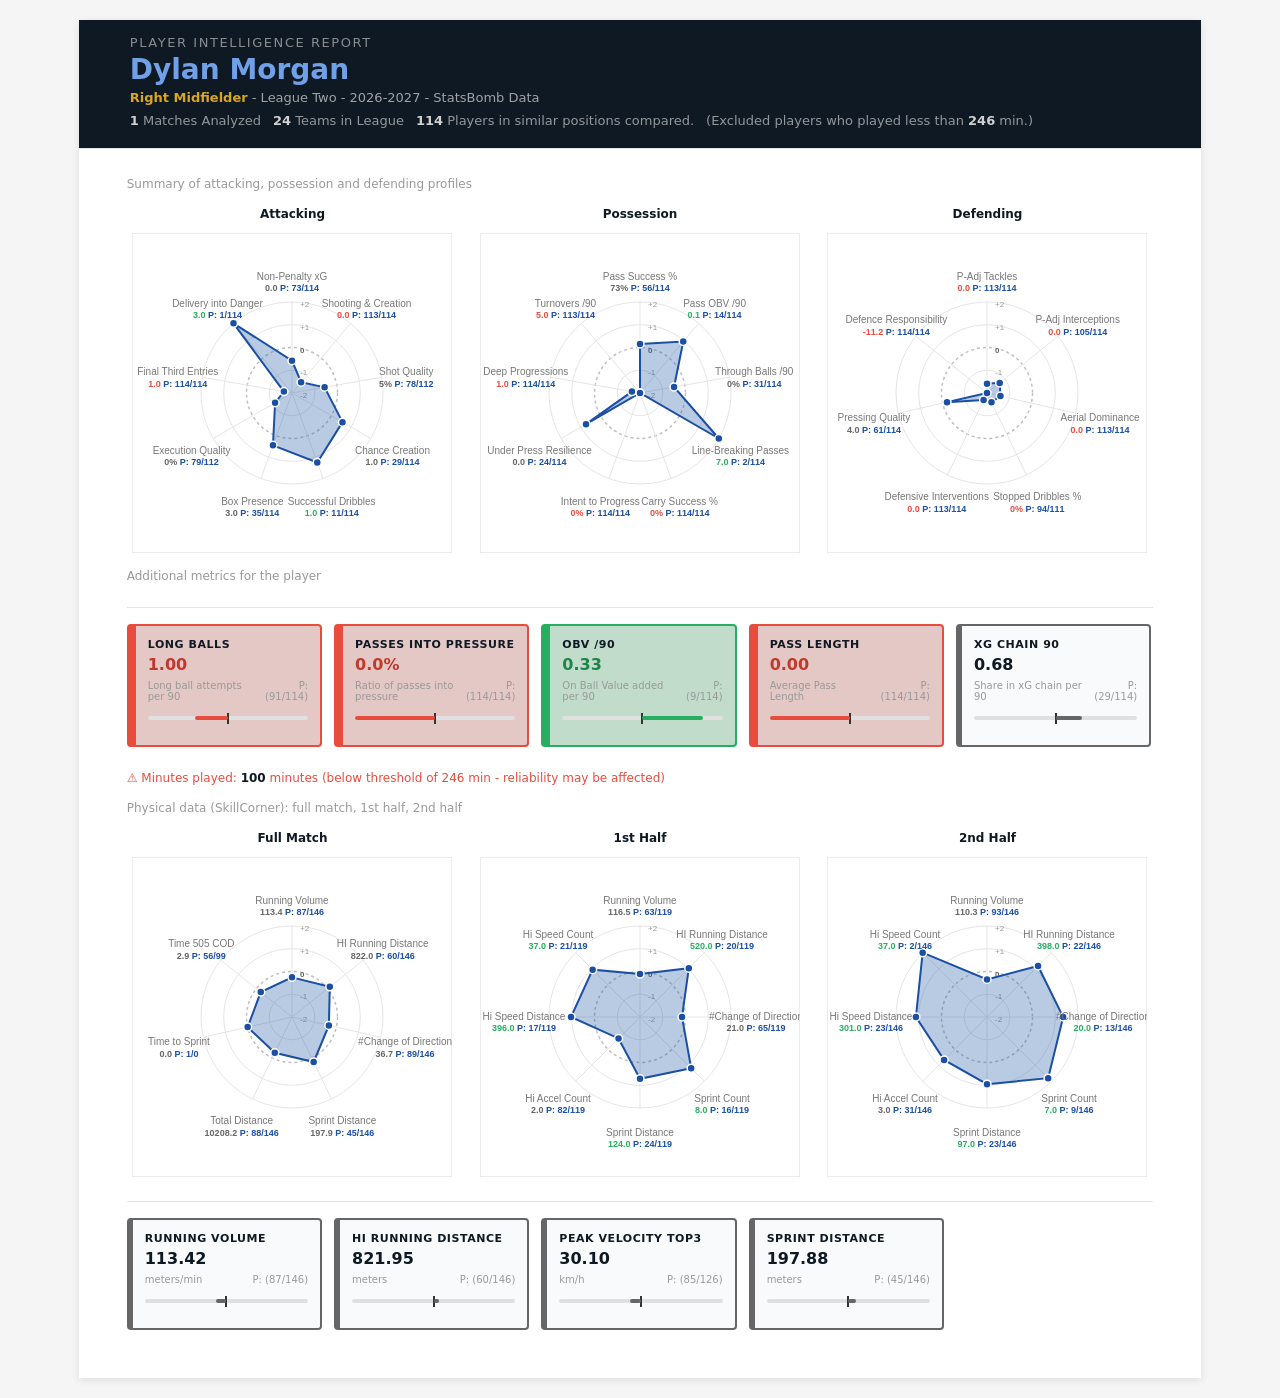
==== commit 2c8bb74f: "more updates" ====
--- a/football_analytics/opposition_report/report.html
+++ b/football_analytics/opposition_report/report.html
@@ -2063,129 +2063,162 @@
 </style>
     </head>
     <body>
-        <div class="a4-container">
+        <div class="a4-container-landscape">
             
-                
-    <section class="cover">
-        <div class="cover-stripe"></div>
-        <div class="cover-content">
-            <div class="cover-eyebrow">
-                Opponent Intelligence Report
+                        
+    <section class="cover-landscape player">
+        <div class="cover-landscape-stripe"></div>
+        <div class="cover-landscape-content">
+            <div class="cover-landscape-eyebrow">
+                Player Intelligence Report
             </div>
-            <h1 class="cover-title">
-                Barnet
+            <h1 class="cover-landscape-title">
+                Dylan Morgan
             </h1>
-            <div class="cover-subtitle">
-                League Two - 2026-2027 - StatsBomb Data
+            <div class="cover-landscape-subtitle">
+                <span class="cover-landscape-position">Right Midfielder</span> - League Two - 2026-2027 - StatsBomb Data
             </div>
-            <div class="cover-meta">
-                <span><b>7</b> Matches Analyzed</span>
+            <div class="cover-landscape-meta">
+                <span><b>1</b> Matches Analyzed</span>
                 <span><b>24</b> Teams in League</span>
-                
+                <span><b>114</b> Players in similar positions compared.</span>
+                <span> (Excluded players who played less than <b>246</b> min.)</span>
             </div>
         </div>
     </section>
     
-                
-    <section class="s0-derived-metrics-section">
-        <div class="s0-section-container">
-            <h2 class="s0-section-title">Attacking</h2>
-            <p class="s0-section-subtitle">Chance creation metrics for Barnet</p>
-
-            <div class="s0-derived-metrics-grid">
-                
-            <div class="metric-card metric-card" style="background-color: #c1dccb; border: 2px solid #27ae60; border-left-width: 9px;">
-                <div class="metric-card-name">Expected Goals</div>
-                <div class="metric-card-value" style="color: #1e8449;">1.97</div>
-                <div class="metric-card-zscore">
-                    <span class="metric-label-left">xG per Game</span>
-                    <span class="metric-percentile-right">P: (2/24)</span>
-                </div>
-                <div class="metric-card-bar">
-                    <div class="metric-card-bar-background">
-                        <div class="metric-card-bar-center" style="position: absolute; left: 50%; top: -3px; width: 2px; height: 11px; background-color: #333333; transform: translateX(-50%);" title="Average"></div>
-                        <div class="metric-card-bar-fill" style="left: 50%; width: 40.39257534356662%; background-color: #27ae60;"></div>
+    <section class="s21-radar-section">
+        <div class="s21-section-container">
+            <h2 class="s21-section-title"></h2>
+            <div class="s21-subtitle-row">
+                <p class="s21-section-subtitle">Summary of attacking, possession and defending profiles</p>
+            </div>
+
+            <div class="s21-radar-container">
+                <div class="s21-chart-column">
+                    <p class="s21-chart-title">Attacking</p>
+                    <div class="s21-radar-chart-wrapper">
+                        
+    <svg width="320" height="320" viewBox="0 0 320 320" xmlns="http://www.w3.org/2000/svg" class="radar-chart">
+        <!-- Background with border -->
+        <rect width="320" height="320" fill="white" stroke="#d9d9d9" stroke-width="1"/>
+
+        <!-- Grid circles and levels -->
+            <circle cx="160.0" cy="160.0" r="0.0" fill="none" stroke="#e5e5e5" stroke-width="1"/>
+        <text x="168.0" y="165.0" font-family="Inter, sans-serif" font-size="8" fill="#999">-2</text>
+        <circle cx="160.0" cy="160.0" r="22.75" fill="none" stroke="#e5e5e5" stroke-width="1"/>
+        <text x="168.0" y="142.25" font-family="Inter, sans-serif" font-size="8" fill="#999">-1</text>
+        <circle cx="160.0" cy="160.0" r="45.5" fill="none" stroke="#bfbfbf" stroke-width="1.5" stroke-dasharray="3,3"/>
+        <text x="168.0" y="119.5" font-family="Inter, sans-serif" font-size="8" fill="#666" font-weight="600">0</text>
+        <circle cx="160.0" cy="160.0" r="68.25" fill="none" stroke="#e5e5e5" stroke-width="1"/>
+        <text x="168.0" y="96.75" font-family="Inter, sans-serif" font-size="8" fill="#999">+1</text>
+        <circle cx="160.0" cy="160.0" r="91.0" fill="none" stroke="#e5e5e5" stroke-width="1"/>
+        <text x="168.0" y="74.0" font-family="Inter, sans-serif" font-size="8" fill="#999">+2</text>
+        <line x1="160.0" y1="160.0" x2="160.0" y2="69.0" stroke="#e5e5e5" stroke-width="1"/>
+        <line x1="160.0" y1="160.0" x2="218.49367248147507" y2="90.289955676173" stroke="#e5e5e5" stroke-width="1"/>
+        <line x1="160.0" y1="160.0" x2="249.61750552411092" y2="144.19801583230935" stroke="#e5e5e5" stroke-width="1"/>
+        <line x1="160.0" y1="160.0" x2="238.80831174438393" y2="205.5" stroke="#e5e5e5" stroke-width="1"/>
+        <line x1="160.0" y1="160.0" x2="191.12383304263585" y2="245.51202849151764" stroke="#e5e5e5" stroke-width="1"/>
+        <line x1="160.0" y1="160.0" x2="128.87616695736415" y2="245.51202849151767" stroke="#e5e5e5" stroke-width="1"/>
+        <line x1="160.0" y1="160.0" x2="81.1916882556161" y2="205.50000000000003" stroke="#e5e5e5" stroke-width="1"/>
+        <line x1="160.0" y1="160.0" x2="70.38249447588906" y2="144.19801583230938" stroke="#e5e5e5" stroke-width="1"/>
+        <line x1="160.0" y1="160.0" x2="101.5063275185249" y2="90.28995567617301" stroke="#e5e5e5" stroke-width="1"/>
+        <polygon points="160.0,127.741651687023 169.090289944112,149.16661430138151 192.59515771630248,154.25259425416817 210.48617460562997,189.1482064989149 185.2708609253327,229.4311197625297 140.96082580099912,212.309701196818 143.09258524411905,169.76150046060852 151.89682584913635,158.57119176782334 101.5063275185249,90.28995567617301" fill="#1a4fa3" fill-opacity="0.3" stroke="#1a4fa3" stroke-width="2"/>
+        <circle cx="160.0" cy="127.741651687023" r="4" fill="#1a4fa3" stroke="white" stroke-width="1.5"/>
+        <circle cx="169.090289944112" cy="149.16661430138151" r="4" fill="#1a4fa3" stroke="white" stroke-width="1.5"/>
+        <circle cx="192.59515771630248" cy="154.25259425416817" r="4" fill="#1a4fa3" stroke="white" stroke-width="1.5"/>
+        <circle cx="210.48617460562997" cy="189.1482064989149" r="4" fill="#1a4fa3" stroke="white" stroke-width="1.5"/>
+        <circle cx="185.2708609253327" cy="229.4311197625297" r="4" fill="#1a4fa3" stroke="white" stroke-width="1.5"/>
+        <circle cx="140.96082580099912" cy="212.309701196818" r="4" fill="#1a4fa3" stroke="white" stroke-width="1.5"/>
+        <circle cx="143.09258524411905" cy="169.76150046060852" r="4" fill="#1a4fa3" stroke="white" stroke-width="1.5"/>
+        <circle cx="151.89682584913635" cy="158.57119176782334" r="4" fill="#1a4fa3" stroke="white" stroke-width="1.5"/>
+        <circle cx="101.5063275185249" cy="90.28995567617301" r="4" fill="#1a4fa3" stroke="white" stroke-width="1.5"/>
+        <text x="160.0" y="44.0" font-family="Inter, sans-serif" font-size="10" font-weight="400" fill="#777777" text-anchor="middle" dominant-baseline="middle">Non-Penalty xG</text>
+        <text x="160.0" y="56.0" font-family="Inter, sans-serif" font-size="9" font-weight="600" text-anchor="middle" dominant-baseline="middle"><tspan fill="#666666">0.0</tspan> <tspan fill="#1a4fa3">P: 73/114</tspan></text>
+        <text x="234.56336272363856" y="71.13884459819855" font-family="Inter, sans-serif" font-size="10" font-weight="400" fill="#777777" text-anchor="middle" dominant-baseline="middle">Shooting & Creation</text>
+        <text x="234.56336272363856" y="83.13884459819855" font-family="Inter, sans-serif" font-size="9" font-weight="600" text-anchor="middle" dominant-baseline="middle"><tspan fill="#e74c3c">0.0</tspan> <tspan fill="#1a4fa3">P: 113/114</tspan></text>
+        <text x="274.2376993494161" y="139.85681139063607" font-family="Inter, sans-serif" font-size="10" font-weight="400" fill="#777777" text-anchor="middle" dominant-baseline="middle">Shot Quality</text>
+        <text x="274.2376993494161" y="151.85681139063607" font-family="Inter, sans-serif" font-size="9" font-weight="600" text-anchor="middle" dominant-baseline="middle"><tspan fill="#666666">5%</tspan> <tspan fill="#1a4fa3">P: 78/112</tspan></text>
+        <text x="260.4589468389949" y="217.99999999999997" font-family="Inter, sans-serif" font-size="10" font-weight="400" fill="#777777" text-anchor="middle" dominant-baseline="middle">Chance Creation</text>
+        <text x="260.4589468389949" y="229.99999999999997" font-family="Inter, sans-serif" font-size="9" font-weight="600" text-anchor="middle" dominant-baseline="middle"><tspan fill="#666666">1.0</tspan> <tspan fill="#1a4fa3">P: 29/114</tspan></text>
+        <text x="199.67433662577758" y="269.00434401116536" font-family="Inter, sans-serif" font-size="10" font-weight="400" fill="#777777" text-anchor="middle" dominant-baseline="middle">Successful Dribbles</text>
+        <text x="199.67433662577758" y="281.00434401116536" font-family="Inter, sans-serif" font-size="9" font-weight="600" text-anchor="middle" dominant-baseline="middle"><tspan fill="#27ae60">1.0</tspan> <tspan fill="#1a4fa3">P: 11/114</tspan></text>
+        <text x="120.32566337422243" y="269.00434401116536" font-family="Inter, sans-serif" font-size="10" font-weight="400" fill="#777777" text-anchor="middle" dominant-baseline="middle">Box Presence</text>
+        <text x="120.32566337422243" y="281.00434401116536" font-family="Inter, sans-serif" font-size="9" font-weight="600" text-anchor="middle" dominant-baseline="middle"><tspan fill="#666666">3.0</tspan> <tspan fill="#1a4fa3">P: 35/114</tspan></text>
+        <text x="59.54105316100514" y="218.00000000000003" font-family="Inter, sans-serif" font-size="10" font-weight="400" fill="#777777" text-anchor="middle" dominant-baseline="middle">Execution Quality</text>
+        <text x="59.54105316100514" y="230.00000000000003" font-family="Inter, sans-serif" font-size="9" font-weight="600" text-anchor="middle" dominant-baseline="middle"><tspan fill="#666666">0%</tspan> <tspan fill="#1a4fa3">P: 79/112</tspan></text>
+        <text x="45.76230065058385" y="139.85681139063612" font-family="Inter, sans-serif" font-size="10" font-weight="400" fill="#777777" text-anchor="middle" dominant-baseline="middle">Final Third Entries</text>
+        <text x="45.76230065058385" y="151.85681139063612" font-family="Inter, sans-serif" font-size="9" font-weight="600" text-anchor="middle" dominant-baseline="middle"><tspan fill="#e74c3c">1.0</tspan> <tspan fill="#1a4fa3">P: 114/114</tspan></text>
+        <text x="85.43663727636142" y="71.13884459819856" font-family="Inter, sans-serif" font-size="10" font-weight="400" fill="#777777" text-anchor="middle" dominant-baseline="middle">Delivery into Danger</text>
+        <text x="85.43663727636142" y="83.13884459819856" font-family="Inter, sans-serif" font-size="9" font-weight="600" text-anchor="middle" dominant-baseline="middle"><tspan fill="#27ae60">3.0</tspan> <tspan fill="#1a4fa3">P: 1/114</tspan></text>
+    </svg>
+
                     </div>
                 </div>
-                <div class="metric-card-bar-labels">
-                    <span class="metric-card-bar-label-left"></span>
-                    <span class="metric-card-bar-label-right"></span>
-                </div>
-            </div>
-        
-            <div class="metric-card metric-card" style="background-color: #c1dccb; border: 2px solid #27ae60; border-left-width: 9px;">
-                <div class="metric-card-name">Shot Volume</div>
-                <div class="metric-card-value" style="color: #1e8449;">15.86</div>
-                <div class="metric-card-zscore">
-                    <span class="metric-label-left">Shots per Game</span>
-                    <span class="metric-percentile-right">P: (4/24)</span>
-                </div>
-                <div class="metric-card-bar">
-                    <div class="metric-card-bar-background">
-                        <div class="metric-card-bar-center" style="position: absolute; left: 50%; top: -3px; width: 2px; height: 11px; background-color: #333333; transform: translateX(-50%);" title="Average"></div>
-                        <div class="metric-card-bar-fill" style="left: 50%; width: 27.162950375354114%; background-color: #27ae60;"></div>
+                <div class="s21-chart-column">
+                    <p class="s21-chart-title">Possession</p>
+                    <div class="s21-radar-chart-wrapper">
+                        
+    <svg width="320" height="320" viewBox="0 0 320 320" xmlns="http://www.w3.org/2000/svg" class="radar-chart">
+        <!-- Background with border -->
+        <rect width="320" height="320" fill="white" stroke="#d9d9d9" stroke-width="1"/>
+
+        <!-- Grid circles and levels -->
+            <circle cx="160.0" cy="160.0" r="0.0" fill="none" stroke="#e5e5e5" stroke-width="1"/>
+        <text x="168.0" y="165.0" font-family="Inter, sans-serif" font-size="8" fill="#999">-2</text>
+        <circle cx="160.0" cy="160.0" r="22.75" fill="none" stroke="#e5e5e5" stroke-width="1"/>
+        <text x="168.0" y="142.25" font-family="Inter, sans-serif" font-size="8" fill="#999">-1</text>
+        <circle cx="160.0" cy="160.0" r="45.5" fill="none" stroke="#bfbfbf" stroke-width="1.5" stroke-dasharray="3,3"/>
+        <text x="168.0" y="119.5" font-family="Inter, sans-serif" font-size="8" fill="#666" font-weight="600">0</text>
+        <circle cx="160.0" cy="160.0" r="68.25" fill="none" stroke="#e5e5e5" stroke-width="1"/>
+        <text x="168.0" y="96.75" font-family="Inter, sans-serif" font-size="8" fill="#999">+1</text>
+        <circle cx="160.0" cy="160.0" r="91.0" fill="none" stroke="#e5e5e5" stroke-width="1"/>
+        <text x="168.0" y="74.0" font-family="Inter, sans-serif" font-size="8" fill="#999">+2</text>
+        <line x1="160.0" y1="160.0" x2="160.0" y2="69.0" stroke="#e5e5e5" stroke-width="1"/>
+        <line x1="160.0" y1="160.0" x2="218.49367248147507" y2="90.289955676173" stroke="#e5e5e5" stroke-width="1"/>
+        <line x1="160.0" y1="160.0" x2="249.61750552411092" y2="144.19801583230935" stroke="#e5e5e5" stroke-width="1"/>
+        <line x1="160.0" y1="160.0" x2="238.80831174438393" y2="205.5" stroke="#e5e5e5" stroke-width="1"/>
+        <line x1="160.0" y1="160.0" x2="191.12383304263585" y2="245.51202849151764" stroke="#e5e5e5" stroke-width="1"/>
+        <line x1="160.0" y1="160.0" x2="128.87616695736415" y2="245.51202849151767" stroke="#e5e5e5" stroke-width="1"/>
+        <line x1="160.0" y1="160.0" x2="81.1916882556161" y2="205.50000000000003" stroke="#e5e5e5" stroke-width="1"/>
+        <line x1="160.0" y1="160.0" x2="70.38249447588906" y2="144.19801583230938" stroke="#e5e5e5" stroke-width="1"/>
+        <line x1="160.0" y1="160.0" x2="101.5063275185249" y2="90.28995567617301" stroke="#e5e5e5" stroke-width="1"/>
+        <polygon points="160.0,110.88813560878732 203.23722128673438,108.47188619774346 194.04433807167692,153.99706465760295 238.80831174438393,205.5 160.0,160.0 160.0,160.0 106.00627708951279,191.1732904569199 151.89682584913635,158.57119176782334 160.0,160.0" fill="#1a4fa3" fill-opacity="0.3" stroke="#1a4fa3" stroke-width="2"/>
+        <circle cx="160.0" cy="110.88813560878732" r="4" fill="#1a4fa3" stroke="white" stroke-width="1.5"/>
+        <circle cx="203.23722128673438" cy="108.47188619774346" r="4" fill="#1a4fa3" stroke="white" stroke-width="1.5"/>
+        <circle cx="194.04433807167692" cy="153.99706465760295" r="4" fill="#1a4fa3" stroke="white" stroke-width="1.5"/>
+        <circle cx="238.80831174438393" cy="205.5" r="4" fill="#1a4fa3" stroke="white" stroke-width="1.5"/>
+        <circle cx="160.0" cy="160.0" r="4" fill="#1a4fa3" stroke="white" stroke-width="1.5"/>
+        <circle cx="160.0" cy="160.0" r="4" fill="#1a4fa3" stroke="white" stroke-width="1.5"/>
+        <circle cx="106.00627708951279" cy="191.1732904569199" r="4" fill="#1a4fa3" stroke="white" stroke-width="1.5"/>
+        <circle cx="151.89682584913635" cy="158.57119176782334" r="4" fill="#1a4fa3" stroke="white" stroke-width="1.5"/>
+        <circle cx="160.0" cy="160.0" r="4" fill="#1a4fa3" stroke="white" stroke-width="1.5"/>
+        <text x="160.0" y="44.0" font-family="Inter, sans-serif" font-size="10" font-weight="400" fill="#777777" text-anchor="middle" dominant-baseline="middle">Pass Success %</text>
+        <text x="160.0" y="56.0" font-family="Inter, sans-serif" font-size="9" font-weight="600" text-anchor="middle" dominant-baseline="middle"><tspan fill="#666666">73%</tspan> <tspan fill="#1a4fa3">P: 56/114</tspan></text>
+        <text x="234.56336272363856" y="71.13884459819855" font-family="Inter, sans-serif" font-size="10" font-weight="400" fill="#777777" text-anchor="middle" dominant-baseline="middle">Pass OBV /90</text>
+        <text x="234.56336272363856" y="83.13884459819855" font-family="Inter, sans-serif" font-size="9" font-weight="600" text-anchor="middle" dominant-baseline="middle"><tspan fill="#27ae60">0.1</tspan> <tspan fill="#1a4fa3">P: 14/114</tspan></text>
+        <text x="274.2376993494161" y="139.85681139063607" font-family="Inter, sans-serif" font-size="10" font-weight="400" fill="#777777" text-anchor="middle" dominant-baseline="middle">Through Balls /90</text>
+        <text x="274.2376993494161" y="151.85681139063607" font-family="Inter, sans-serif" font-size="9" font-weight="600" text-anchor="middle" dominant-baseline="middle"><tspan fill="#666666">0%</tspan> <tspan fill="#1a4fa3">P: 31/114</tspan></text>
+        <text x="260.4589468389949" y="217.99999999999997" font-family="Inter, sans-serif" font-size="10" font-weight="400" fill="#777777" text-anchor="middle" dominant-baseline="middle">Line-Breaking Passes</text>
+        <text x="260.4589468389949" y="229.99999999999997" font-family="Inter, sans-serif" font-size="9" font-weight="600" text-anchor="middle" dominant-baseline="middle"><tspan fill="#27ae60">7.0</tspan> <tspan fill="#1a4fa3">P: 2/114</tspan></text>
+        <text x="199.67433662577758" y="269.00434401116536" font-family="Inter, sans-serif" font-size="10" font-weight="400" fill="#777777" text-anchor="middle" dominant-baseline="middle">Carry Success %</text>
+        <text x="199.67433662577758" y="281.00434401116536" font-family="Inter, sans-serif" font-size="9" font-weight="600" text-anchor="middle" dominant-baseline="middle"><tspan fill="#e74c3c">0%</tspan> <tspan fill="#1a4fa3">P: 114/114</tspan></text>
+        <text x="120.32566337422243" y="269.00434401116536" font-family="Inter, sans-serif" font-size="10" font-weight="400" fill="#777777" text-anchor="middle" dominant-baseline="middle">Intent to Progress</text>
+        <text x="120.32566337422243" y="281.00434401116536" font-family="Inter, sans-serif" font-size="9" font-weight="600" text-anchor="middle" dominant-baseline="middle"><tspan fill="#e74c3c">0%</tspan> <tspan fill="#1a4fa3">P: 114/114</tspan></text>
+        <text x="59.54105316100514" y="218.00000000000003" font-family="Inter, sans-serif" font-size="10" font-weight="400" fill="#777777" text-anchor="middle" dominant-baseline="middle">Under Press Resilience</text>
+        <text x="59.54105316100514" y="230.00000000000003" font-family="Inter, sans-serif" font-size="9" font-weight="600" text-anchor="middle" dominant-baseline="middle"><tspan fill="#666666">0.0</tspan> <tspan fill="#1a4fa3">P: 24/114</tspan></text>
+        <text x="45.76230065058385" y="139.85681139063612" font-family="Inter, sans-serif" font-size="10" font-weight="400" fill="#777777" text-anchor="middle" dominant-baseline="middle">Deep Progressions</text>
+        <text x="45.76230065058385" y="151.85681139063612" font-family="Inter, sans-serif" font-size="9" font-weight="600" text-anchor="middle" dominant-baseline="middle"><tspan fill="#e74c3c">1.0</tspan> <tspan fill="#1a4fa3">P: 114/114</tspan></text>
+        <text x="85.43663727636142" y="71.13884459819856" font-family="Inter, sans-serif" font-size="10" font-weight="400" fill="#777777" text-anchor="middle" dominant-baseline="middle">Turnovers /90</text>
+        <text x="85.43663727636142" y="83.13884459819856" font-family="Inter, sans-serif" font-size="9" font-weight="600" text-anchor="middle" dominant-baseline="middle"><tspan fill="#e74c3c">5.0</tspan> <tspan fill="#1a4fa3">P: 113/114</tspan></text>
+    </svg>
+
                     </div>
                 </div>
-                <div class="metric-card-bar-labels">
-                    <span class="metric-card-bar-label-left"></span>
-                    <span class="metric-card-bar-label-right"></span>
-                </div>
-            </div>
-        
-            <div class="metric-card metric-card" style="background-color: #c1dccb; border: 2px solid #27ae60; border-left-width: 9px;">
-                <div class="metric-card-name">Shot Quality</div>
-                <div class="metric-card-value" style="color: #1e8449;">0.12</div>
-                <div class="metric-card-zscore">
-                    <span class="metric-label-left">xGF per Shot</span>
-                    <span class="metric-percentile-right">P: (4/24)</span>
-                </div>
-                <div class="metric-card-bar">
-                    <div class="metric-card-bar-background">
-                        <div class="metric-card-bar-center" style="position: absolute; left: 50%; top: -3px; width: 2px; height: 11px; background-color: #333333; transform: translateX(-50%);" title="Average"></div>
-                        <div class="metric-card-bar-fill" style="left: 50%; width: 28.78461502138674%; background-color: #27ae60;"></div>
-                    </div>
-                </div>
-                <div class="metric-card-bar-labels">
-                    <span class="metric-card-bar-label-left"></span>
-                    <span class="metric-card-bar-label-right"></span>
-                </div>
-            </div>
-        
-            <div class="metric-card metric-card" style="background-color: #c1dccb; border: 2px solid #27ae60; border-left-width: 9px;">
-                <div class="metric-card-name">Finishing</div>
-                <div class="metric-card-value" style="color: #1e8449;">1.23</div>
-                <div class="metric-card-zscore">
-                    <span class="metric-label-left">Goals per xGF</span>
-                    <span class="metric-percentile-right">P: (4/24)</span>
-                </div>
-                <div class="metric-card-bar">
-                    <div class="metric-card-bar-background">
-                        <div class="metric-card-bar-center" style="position: absolute; left: 50%; top: -3px; width: 2px; height: 11px; background-color: #333333; transform: translateX(-50%);" title="Average"></div>
-                        <div class="metric-card-bar-fill" style="left: 50%; width: 24.79107998161831%; background-color: #27ae60;"></div>
-                    </div>
-                </div>
-                <div class="metric-card-bar-labels">
-                    <span class="metric-card-bar-label-left"></span>
-                    <span class="metric-card-bar-label-right"></span>
-                </div>
-            </div>
-        
-            </div>
-        </div>
-    </section>
-    
-                
-    <section class="s3-radar-section">
-        <div class="s3-section-container">
-            <h2 class="s3-section-title"></h2>
-            <div class="s3-subtitle-row">
-                <p class="s3-section-subtitle">More attacking metrics for None</p>
-                <p class="s3-section-subtitle s3-section-subtitle-right">xG Scatter Chart</p>
-            </div>
-
-            <div class="s3-radar-container">
-                <div class="s3-radar-chart-wrapper">
-                    
+                <div class="s21-chart-column">
+                    <p class="s21-chart-title">Defending</p>
+                    <div class="s21-radar-chart-wrapper">
+                        
     <svg width="320" height="320" viewBox="0 0 320 320" xmlns="http://www.w3.org/2000/svg" class="radar-chart">
         <!-- Background with border -->
         <rect width="320" height="320" fill="white" stroke="#d9d9d9" stroke-width="1"/>
@@ -2208,244 +2241,50 @@
         <line x1="160.0" y1="160.0" x2="120.51657974030222" y2="241.98816697912014" stroke="#e5e5e5" stroke-width="1"/>
         <line x1="160.0" y1="160.0" x2="71.28155999145405" y2="180.24940499002463" stroke="#e5e5e5" stroke-width="1"/>
         <line x1="160.0" y1="160.0" x2="88.85333509540928" y2="103.26242803085526" stroke="#e5e5e5" stroke-width="1"/>
-        <polygon points="160.0,78.13268600775076 218.53812468109146,113.31740333174929 171.27102488201055,162.5725378790079 184.67924765677202,211.24698581059482 130.3303497094188,221.6096636572105 85.43032390732814,177.02004195553954 98.87830477456609,111.25707457433579" fill="#1a4fa3" fill-opacity="0.3" stroke="#1a4fa3" stroke-width="2"/>
-        <circle cx="160.0" cy="78.13268600775076" r="4" fill="#1a4fa3" stroke="white" stroke-width="1.5"/>
-        <circle cx="218.53812468109146" cy="113.31740333174929" r="4" fill="#1a4fa3" stroke="white" stroke-width="1.5"/>
-        <circle cx="171.27102488201055" cy="162.5725378790079" r="4" fill="#1a4fa3" stroke="white" stroke-width="1.5"/>
-        <circle cx="184.67924765677202" cy="211.24698581059482" r="4" fill="#1a4fa3" stroke="white" stroke-width="1.5"/>
-        <circle cx="130.3303497094188" cy="221.6096636572105" r="4" fill="#1a4fa3" stroke="white" stroke-width="1.5"/>
-        <circle cx="85.43032390732814" cy="177.02004195553954" r="4" fill="#1a4fa3" stroke="white" stroke-width="1.5"/>
-        <circle cx="98.87830477456609" cy="111.25707457433579" r="4" fill="#1a4fa3" stroke="white" stroke-width="1.5"/>
-        <text x="160.0" y="44.0" font-family="Inter, sans-serif" font-size="10" font-weight="400" fill="#777777" text-anchor="middle" dominant-baseline="middle">Passes into Box pG</text>
-        <text x="160.0" y="56.0" font-family="Inter, sans-serif" font-size="9" font-weight="600" text-anchor="middle" dominant-baseline="middle"><tspan fill="#27ae60">3.7</tspan> <tspan fill="#1a4fa3">P: 3/24</tspan></text>
-        <text x="250.69245196629146" y="87.67518298438692" font-family="Inter, sans-serif" font-size="10" font-weight="400" fill="#777777" text-anchor="middle" dominant-baseline="middle">Non-Penalty xG</text>
-        <text x="250.69245196629146" y="99.67518298438692" font-family="Inter, sans-serif" font-size="9" font-weight="600" text-anchor="middle" dominant-baseline="middle"><tspan fill="#27ae60">1.6</tspan> <tspan fill="#1a4fa3">P: 4/24</tspan></text>
-        <text x="273.09163781309155" y="185.81242833893248" font-family="Inter, sans-serif" font-size="10" font-weight="400" fill="#777777" text-anchor="middle" dominant-baseline="middle">Shot Distance</text>
-        <text x="273.09163781309155" y="197.81242833893248" font-family="Inter, sans-serif" font-size="9" font-weight="600" text-anchor="middle" dominant-baseline="middle"><tspan fill="#e74c3c">15.1</tspan> <tspan fill="#1a4fa3">P: 23/24</tspan></text>
-        <text x="210.33051373763675" y="264.51238867668064" font-family="Inter, sans-serif" font-size="10" font-weight="400" fill="#777777" text-anchor="middle" dominant-baseline="middle">Counterattack Shots</text>
-        <text x="210.33051373763675" y="276.51238867668064" font-family="Inter, sans-serif" font-size="9" font-weight="600" text-anchor="middle" dominant-baseline="middle"><tspan fill="#666666">1.3</tspan> <tspan fill="#1a4fa3">P: 6/24</tspan></text>
-        <text x="109.66948626236326" y="264.51238867668064" font-family="Inter, sans-serif" font-size="10" font-weight="400" fill="#777777" text-anchor="middle" dominant-baseline="middle">xGD pG</text>
-        <text x="109.66948626236326" y="276.51238867668064" font-family="Inter, sans-serif" font-size="9" font-weight="600" text-anchor="middle" dominant-baseline="middle"><tspan fill="#666666">0.4</tspan> <tspan fill="#1a4fa3">P: 6/24</tspan></text>
-        <text x="46.90836218690846" y="185.81242833893248" font-family="Inter, sans-serif" font-size="10" font-weight="400" fill="#777777" text-anchor="middle" dominant-baseline="middle">Deep Completions pG</text>
-        <text x="46.90836218690846" y="197.81242833893248" font-family="Inter, sans-serif" font-size="9" font-weight="600" text-anchor="middle" dominant-baseline="middle"><tspan fill="#27ae60">5.1</tspan> <tspan fill="#1a4fa3">P: 4/24</tspan></text>
-        <text x="69.30754803370853" y="87.67518298438694" font-family="Inter, sans-serif" font-size="10" font-weight="400" fill="#777777" text-anchor="middle" dominant-baseline="middle">Crosses into Box pG</text>
-        <text x="69.30754803370853" y="99.67518298438694" font-family="Inter, sans-serif" font-size="9" font-weight="600" text-anchor="middle" dominant-baseline="middle"><tspan fill="#27ae60">14.0</tspan> <tspan fill="#1a4fa3">P: 3/24</tspan></text>
+        <polygon points="160.0,150.85060164261495 172.69394316512145,149.87691812582997 173.43792748951836,163.06711925881058 164.4910615043945,169.32578530719755 156.59536710365072,167.06979305674335 120.00219774986603,169.12923735354073 160.0,160.0" fill="#1a4fa3" fill-opacity="0.3" stroke="#1a4fa3" stroke-width="2"/>
+        <circle cx="160.0" cy="150.85060164261495" r="4" fill="#1a4fa3" stroke="white" stroke-width="1.5"/>
+        <circle cx="172.69394316512145" cy="149.87691812582997" r="4" fill="#1a4fa3" stroke="white" stroke-width="1.5"/>
+        <circle cx="173.43792748951836" cy="163.06711925881058" r="4" fill="#1a4fa3" stroke="white" stroke-width="1.5"/>
+        <circle cx="164.4910615043945" cy="169.32578530719755" r="4" fill="#1a4fa3" stroke="white" stroke-width="1.5"/>
+        <circle cx="156.59536710365072" cy="167.06979305674335" r="4" fill="#1a4fa3" stroke="white" stroke-width="1.5"/>
+        <circle cx="120.00219774986603" cy="169.12923735354073" r="4" fill="#1a4fa3" stroke="white" stroke-width="1.5"/>
+        <circle cx="160.0" cy="160.0" r="4" fill="#1a4fa3" stroke="white" stroke-width="1.5"/>
+        <text x="160.0" y="44.0" font-family="Inter, sans-serif" font-size="10" font-weight="400" fill="#777777" text-anchor="middle" dominant-baseline="middle">P-Adj Tackles</text>
+        <text x="160.0" y="56.0" font-family="Inter, sans-serif" font-size="9" font-weight="600" text-anchor="middle" dominant-baseline="middle"><tspan fill="#e74c3c">0.0</tspan> <tspan fill="#1a4fa3">P: 113/114</tspan></text>
+        <text x="250.69245196629146" y="87.67518298438692" font-family="Inter, sans-serif" font-size="10" font-weight="400" fill="#777777" text-anchor="middle" dominant-baseline="middle">P-Adj Interceptions</text>
+        <text x="250.69245196629146" y="99.67518298438692" font-family="Inter, sans-serif" font-size="9" font-weight="600" text-anchor="middle" dominant-baseline="middle"><tspan fill="#e74c3c">0.0</tspan> <tspan fill="#1a4fa3">P: 105/114</tspan></text>
+        <text x="273.09163781309155" y="185.81242833893248" font-family="Inter, sans-serif" font-size="10" font-weight="400" fill="#777777" text-anchor="middle" dominant-baseline="middle">Aerial Dominance</text>
+        <text x="273.09163781309155" y="197.81242833893248" font-family="Inter, sans-serif" font-size="9" font-weight="600" text-anchor="middle" dominant-baseline="middle"><tspan fill="#e74c3c">0.0</tspan> <tspan fill="#1a4fa3">P: 113/114</tspan></text>
+        <text x="210.33051373763675" y="264.51238867668064" font-family="Inter, sans-serif" font-size="10" font-weight="400" fill="#777777" text-anchor="middle" dominant-baseline="middle">Stopped Dribbles %</text>
+        <text x="210.33051373763675" y="276.51238867668064" font-family="Inter, sans-serif" font-size="9" font-weight="600" text-anchor="middle" dominant-baseline="middle"><tspan fill="#e74c3c">0%</tspan> <tspan fill="#1a4fa3">P: 94/111</tspan></text>
+        <text x="109.66948626236326" y="264.51238867668064" font-family="Inter, sans-serif" font-size="10" font-weight="400" fill="#777777" text-anchor="middle" dominant-baseline="middle">Defensive Interventions</text>
+        <text x="109.66948626236326" y="276.51238867668064" font-family="Inter, sans-serif" font-size="9" font-weight="600" text-anchor="middle" dominant-baseline="middle"><tspan fill="#e74c3c">0.0</tspan> <tspan fill="#1a4fa3">P: 113/114</tspan></text>
+        <text x="46.90836218690846" y="185.81242833893248" font-family="Inter, sans-serif" font-size="10" font-weight="400" fill="#777777" text-anchor="middle" dominant-baseline="middle">Pressing Quality</text>
+        <text x="46.90836218690846" y="197.81242833893248" font-family="Inter, sans-serif" font-size="9" font-weight="600" text-anchor="middle" dominant-baseline="middle"><tspan fill="#666666">4.0</tspan> <tspan fill="#1a4fa3">P: 61/114</tspan></text>
+        <text x="69.30754803370853" y="87.67518298438694" font-family="Inter, sans-serif" font-size="10" font-weight="400" fill="#777777" text-anchor="middle" dominant-baseline="middle">Defence Responsibility</text>
+        <text x="69.30754803370853" y="99.67518298438694" font-family="Inter, sans-serif" font-size="9" font-weight="600" text-anchor="middle" dominant-baseline="middle"><tspan fill="#e74c3c">-11.2</tspan> <tspan fill="#1a4fa3">P: 114/114</tspan></text>
     </svg>
 
-                </div>
-                <div class="s3-radar-chart-wrapper">
-                    
-    <svg width="320" height="320" viewBox="0 0 320 320" xmlns="http://www.w3.org/2000/svg" class="scatter-chart">
-        <!-- Background with border -->
-        <rect width="320" height="320" fill="white" stroke="#d9d9d9" stroke-width="1"/>
-
-        <!-- Axes (3 shades darker) -->
-        <line x1="40" y1="280" x2="280" y2="280" stroke="#808080" stroke-width="1"/>
-        <line x1="40" y1="40" x2="40" y2="280" stroke="#808080" stroke-width="1"/>
-
-        <!-- Grid lines at 0 (center, 2 shades darker) -->
-        <line x1="160.0" y1="40" x2="160.0" y2="280" stroke="#bfbfbf" stroke-width="1" stroke-dasharray="2,2"/>
-        <line x1="40" y1="160.0" x2="280" y2="160.0" stroke="#bfbfbf" stroke-width="1" stroke-dasharray="2,2"/>
-
-        <!-- Axis labels (3 shades darker) -->
-        <text x="255" y="304" font-family="Inter, sans-serif" font-size="9" fill="#555555">xGF</text>
-        <text x="20" y="35" font-family="Inter, sans-serif" font-size="9" fill="#555555">xGA</text>
-
-        <!-- Scale labels (3 shades darker) -->
-        <text x="37" y="292" font-family="Inter, sans-serif" font-size="8" fill="#808080" text-anchor="end">-2</text>
-        <text x="161.0" y="292" font-family="Inter, sans-serif" font-size="8" fill="#808080" text-anchor="middle">0</text>
-        <text x="281" y="292" font-family="Inter, sans-serif" font-size="8" fill="#808080" text-anchor="start">+2</text>
-
-        <text x="35" y="42" font-family="Inter, sans-serif" font-size="8" fill="#808080" text-anchor="end">+2</text>
-        <text x="35" y="162.0" font-family="Inter, sans-serif" font-size="8" fill="#808080" text-anchor="end">0</text>
-        <text x="35" y="282" font-family="Inter, sans-serif" font-size="8" fill="#808080" text-anchor="end">-2</text>
-            <circle cx="179.42229569337854" cy="152.73047137385987" r="6" fill="#D2C74D" opacity="0.8"/>
-        <text x="179.42229569337854" y="152.73047137385987" font-family="Inter, sans-serif" font-size="8" font-weight="700" fill="#514F4F" text-anchor="middle" dominant-baseline="middle">19</text>
-        <circle cx="128.76528809414663" cy="162.3548087778155" r="6" fill="#D2C74D" opacity="0.8"/>
-        <text x="128.76528809414663" y="162.3548087778155" font-family="Inter, sans-serif" font-size="8" font-weight="700" fill="#514F4F" text-anchor="middle" dominant-baseline="middle">15</text>
-        <circle cx="157.73947816048917" cy="165.1601551642048" r="6" fill="#D2C74D" opacity="0.8"/>
-        <text x="157.73947816048917" y="165.1601551642048" font-family="Inter, sans-serif" font-size="8" font-weight="700" fill="#514F4F" text-anchor="middle" dominant-baseline="middle">7</text>
-        <circle cx="214.47905332916042" cy="166.20177644188044" r="6" fill="#D2C74D" opacity="0.8"/>
-        <text x="214.47905332916042" y="166.20177644188044" font-family="Inter, sans-serif" font-size="8" font-weight="700" fill="#514F4F" text-anchor="middle" dominant-baseline="middle">4</text>
-        <circle cx="187.03201826900093" cy="212.97305651535208" r="6" fill="#D2C74D" opacity="0.8"/>
-        <text x="187.03201826900093" y="212.97305651535208" font-family="Inter, sans-serif" font-size="8" font-weight="700" fill="#514F4F" text-anchor="middle" dominant-baseline="middle">3</text>
-        <circle cx="158.1224608754836" cy="100.64677855424088" r="6" fill="#D2C74D" opacity="0.8"/>
-        <text x="158.1224608754836" y="100.64677855424088" font-family="Inter, sans-serif" font-size="8" font-weight="700" fill="#514F4F" text-anchor="middle" dominant-baseline="middle">2</text>
-        <circle cx="217.728832127948" cy="191.37192273890344" r="6" fill="#D2C74D" opacity="0.8"/>
-        <text x="217.728832127948" y="191.37192273890344" font-family="Inter, sans-serif" font-size="8" font-weight="700" fill="#514F4F" text-anchor="middle" dominant-baseline="middle">13</text>
-        <circle cx="264.3735242141038" cy="166.8816509720525" r="6" fill="#D2C74D" opacity="0.8"/>
-        <text x="264.3735242141038" y="166.8816509720525" font-family="Inter, sans-serif" font-size="8" font-weight="700" fill="#514F4F" text-anchor="middle" dominant-baseline="middle">11</text>
-        <circle cx="168.84486917690245" cy="40.0" r="6" fill="#D2C74D" opacity="0.8"/>
-        <text x="168.84486917690245" y="40.0" font-family="Inter, sans-serif" font-size="8" font-weight="700" fill="#514F4F" text-anchor="middle" dominant-baseline="middle">14</text>
-        <circle cx="152.6928606893167" cy="133.28323955694583" r="6" fill="#D2C74D" opacity="0.8"/>
-        <text x="152.6928606893167" y="133.28323955694583" font-family="Inter, sans-serif" font-size="8" font-weight="700" fill="#514F4F" text-anchor="middle" dominant-baseline="middle">9</text>
-        <circle cx="244.99508239307775" cy="190.6760089199396" r="6" fill="#D2C74D" opacity="0.8"/>
-        <text x="244.99508239307775" y="190.6760089199396" font-family="Inter, sans-serif" font-size="8" font-weight="700" fill="#514F4F" text-anchor="middle" dominant-baseline="middle">6</text>
-        <circle cx="90.1432759431753" cy="232.05840148947743" r="6" fill="#D2C74D" opacity="0.8"/>
-        <text x="90.1432759431753" y="232.05840148947743" font-family="Inter, sans-serif" font-size="8" font-weight="700" fill="#514F4F" text-anchor="middle" dominant-baseline="middle">21</text>
-        <circle cx="143.05733350889324" cy="157.01050326757274" r="6" fill="#D2C74D" opacity="0.8"/>
-        <text x="143.05733350889324" y="157.01050326757274" font-family="Inter, sans-serif" font-size="8" font-weight="700" fill="#514F4F" text-anchor="middle" dominant-baseline="middle">8</text>
-        <circle cx="243.34420494738475" cy="185.09615990386823" r="6" fill="#D2C74D" opacity="0.8"/>
-        <text x="243.34420494738475" y="185.09615990386823" font-family="Inter, sans-serif" font-size="8" font-weight="700" fill="#514F4F" text-anchor="middle" dominant-baseline="middle">5</text>
-        <circle cx="89.77731212619722" cy="159.3423298138042" r="6" fill="#D2C74D" opacity="0.8"/>
-        <text x="89.77731212619722" y="159.3423298138042" font-family="Inter, sans-serif" font-size="8" font-weight="700" fill="#514F4F" text-anchor="middle" dominant-baseline="middle">17</text>
-        <circle cx="40.0" cy="82.21145153567275" r="6" fill="#D2C74D" opacity="0.8"/>
-        <text x="40.0" y="82.21145153567275" font-family="Inter, sans-serif" font-size="8" font-weight="700" fill="#514F4F" text-anchor="middle" dominant-baseline="middle">16</text>
-        <circle cx="69.66337945375813" cy="255.70979336703303" r="6" fill="#D2C74D" opacity="0.8"/>
-        <text x="69.66337945375813" y="255.70979336703303" font-family="Inter, sans-serif" font-size="8" font-weight="700" fill="#514F4F" text-anchor="middle" dominant-baseline="middle">22</text>
-        <circle cx="119.12502017456237" cy="85.38667383567989" r="6" fill="#D2C74D" opacity="0.8"/>
-        <text x="119.12502017456237" y="85.38667383567989" font-family="Inter, sans-serif" font-size="8" font-weight="700" fill="#514F4F" text-anchor="middle" dominant-baseline="middle">12</text>
-        <circle cx="205.27355153620675" cy="183.5426377004204" r="6" fill="#D2C74D" opacity="0.8"/>
-        <text x="205.27355153620675" y="183.5426377004204" font-family="Inter, sans-serif" font-size="8" font-weight="700" fill="#514F4F" text-anchor="middle" dominant-baseline="middle">20</text>
-        <circle cx="102.13734820644655" cy="231.25777524756523" r="6" fill="#D2C74D" opacity="0.8"/>
-        <text x="102.13734820644655" y="231.25777524756523" font-family="Inter, sans-serif" font-size="8" font-weight="700" fill="#514F4F" text-anchor="middle" dominant-baseline="middle">23</text>
-        <circle cx="129.4485083254399" cy="154.4316329345976" r="6" fill="#D2C74D" opacity="0.8"/>
-        <text x="129.4485083254399" y="154.4316329345976" font-family="Inter, sans-serif" font-size="8" font-weight="700" fill="#514F4F" text-anchor="middle" dominant-baseline="middle">10</text>
-        <circle cx="128.20233103316605" cy="266.1291028309173" r="6" fill="#D2C74D" opacity="0.8"/>
-        <text x="128.20233103316605" y="266.1291028309173" font-family="Inter, sans-serif" font-size="8" font-weight="700" fill="#514F4F" text-anchor="middle" dominant-baseline="middle">18</text>
-        <circle cx="155.66531902685261" cy="40.0" r="6" fill="none" stroke="#1a4fa3" stroke-width="2"/>
-        <text x="155.66531902685261" y="40.0" font-family="Inter, sans-serif" font-size="8" font-weight="700" fill="#1a4fa3" text-anchor="middle" dominant-baseline="middle">24</text>
-        <text x="165.66531902685261" y="32.0" font-family="Inter, sans-serif" font-size="8" font-weight="600" fill="#1a4fa3">Crawley Town</text>
-        <circle cx="256.94218082455984" cy="143.8829354252419" r="8" fill="#E11111" stroke="#ffffff" stroke-width="2"/>
-        <text x="256.94218082455984" y="143.8829354252419" font-family="Inter, sans-serif" font-size="10" font-weight="700" fill="#ffffff" text-anchor="middle" dominant-baseline="middle">1</text>
-        <text x="268.94218082455984" y="133.8829354252419" font-family="Inter, sans-serif" font-size="9" font-weight="600" fill="#E11111">Barnet</text>
-        <text x="260" y="55" font-family="Inter, sans-serif" font-size="9" fill="#666" text-anchor="end" font-weight="500">High Risk</text>
-        <text x="260" y="270" font-family="Inter, sans-serif" font-size="9" fill="#27ae60" text-anchor="end" font-weight="500">Dominant</text>
-        <text x="60" y="55" font-family="Inter, sans-serif" font-size="9" fill="#e74c3c" text-anchor="start" font-weight="500">Under Pressure</text>
-        <text x="60" y="270" font-family="Inter, sans-serif" font-size="9" fill="#f39c12" text-anchor="start" font-weight="500">Compact</text>
-    </svg>
-
+                    </div>
                 </div>
             </div>
 
-            
-    <div class="s3-highlights-section">
-        <div class="s3-highlight-item s3-highlight-strength">
-            <span class="s3-highlight-label">Strength:</span>
-            <span class="s3-highlight-text">Goals (2.43) demonstrates Phenomenal execution</span>
-        </div>
-        <div class="s3-highlight-item s3-highlight-strength">
-            <span class="s3-highlight-label">Strength:</span>
-            <span class="s3-highlight-text">Impressive performance in their xG For (1.97)</span>
-        </div>
-        <div class="s3-highlight-item s3-highlight-concern">
-            <span class="s3-highlight-label">Concern:</span>
-            <span class="s3-highlight-text">Set Piece % (0.19): Subpar capability</span>
-        </div>
-        <div class="s3-highlight-item s3-highlight-concern">
-            <span class="s3-highlight-label">Concern:</span>
-            <span class="s3-highlight-text">Displays Subpar capability in Corner xG (0.13)</span>
-        </div>
-    </div>
-    
-        </div>
-    </section>
-    
+            <div class="s21-subtitle-row">
+                <p class="s21-section-subtitle">Additional metrics for the player</p>
+            </div>
+            <div class="s21-summary-metrics">
                 
-    <section class="s4-shot-type-section">
-        <div class="s4-section-container">
-            <h2 class="s4-additional-metrics-title">Attacking XG Breakdown</h2>
-            <p class="s4-section-subtitle">xGF breakdown by shot type for Barnet</p>
-
-            <div class="s4-shot-type-container">
-                <div class="s4-chart-wrapper">
-                    
-    <svg width="320" height="320" viewBox="0 0 320 320" xmlns="http://www.w3.org/2000/svg" class="s4-pie-chart">
-        <!-- Background with border -->
-        <rect width="320" height="320" fill="white" stroke="#d9d9d9" stroke-width="1"/>
-
-        <!-- Pie slices -->
-    <path d="M 160.0 160.0 L 250.0 160.0 A 90 90 0 0 1 221.59261503918825 225.6227839445597 Z" fill="#17a2b8" stroke="white" stroke-width="2"/><path d="M 160.0 160.0 L 221.59261503918825 225.6227839445597 A 90 90 0 0 1 122.88756656428623 241.99187328314747 Z" fill="#c85a3e" stroke="white" stroke-width="2"/><path d="M 160.0 160.0 L 122.88756656428623 241.99187328314747 A 90 90 0 1 1 250.0 159.99999999999997 Z" fill="#6c757d" stroke="white" stroke-width="2"/><circle cx="160.0" cy="160.0" r="40" fill="white"/>
-        <text x="160.0" y="155.0" font-family="Inter, sans-serif" font-size="14" font-weight="700" fill="#0f1923" text-anchor="middle">2.0</text>
-        <text x="160.0" y="172.0" font-family="Inter, sans-serif" font-size="10" fill="#999" text-anchor="middle">Total xG</text>
-
-        <!-- Legend -->
-        <rect x="20" y="230" width="12" height="12" fill="#17a2b8" rx="2"/>
-        <text x="36" y="239" font-family="Inter, sans-serif" font-size="10" font-weight="500" fill="#0f1923">Direct (13%)</text>
-
-        <rect x="20" y="250" width="12" height="12" fill="#c85a3e" rx="2"/>
-        <text x="36" y="259" font-family="Inter, sans-serif" font-size="10" font-weight="500" fill="#0f1923">Set Piece (19%)</text>
-
-        <rect x="20" y="270" width="12" height="12" fill="#6c757d" rx="2"/>
-        <text x="36" y="279" font-family="Inter, sans-serif" font-size="10" font-weight="500" fill="#0f1923">Open Play (68%)</text>
-    </svg>
-    
-                </div>
-                
-        <div class="s4-shot-type-details-box">
-            <div class="s4-details-section">
-                <div class="s4-details-header">Direct Shots xG</div>
-                <div class="s4-details-items">
-    
-                    <div class="s4-detail-item">
-                        <div class="s4-detail-item-label">D.Free Kick</div>
-                        <div class="s4-detail-item-value"><span class="s4-detail-item-percentile">P:(2/24)</span>0.2</div>
-                    </div>
-        
-                    <div class="s4-detail-item">
-                        <div class="s4-detail-item-label">Penalty</div>
-                        <div class="s4-detail-item-value"><span class="s4-detail-item-percentile">P:(3/24)</span>1.6</div>
-                    </div>
-        
-                </div>
-            </div>
-
-            <div class="s4-details-section">
-                <div class="s4-details-header">Set Pieces xG</div>
-                <div class="s4-details-items">
-    
-                    <div class="s4-detail-item">
-                        <div class="s4-detail-item-label">Sp Corner</div>
-                        <div class="s4-detail-item-value"><span class="s4-detail-item-percentile">P:(18/24)</span>0.9</div>
-                    </div>
-        
-                    <div class="s4-detail-item">
-                        <div class="s4-detail-item-label">Sp Throw In</div>
-                        <div class="s4-detail-item-value"><span class="s4-detail-item-percentile">P:(9/24)</span>0.5</div>
-                    </div>
-        
-                    <div class="s4-detail-item">
-                        <div class="s4-detail-item-label">Sp Free Kick</div>
-                        <div class="s4-detail-item-value"><span class="s4-detail-item-percentile">P:(5/24)</span>1.1</div>
-                    </div>
-        
-                </div>
-            </div>
-
-            <div class="s4-details-section">
-                <div class="s4-details-header">Open Play xG</div>
-                <div class="s4-details-items">
-    
-                    <div class="s4-detail-item">
-                        <div class="s4-detail-item-label">OP</div>
-                        <div class="s4-detail-item-value"><span class="s4-detail-item-percentile">P:(3/24)</span>9.4</div>
-                    </div>
-                </div>
-            </div>
-        </div>
-    
-            </div>                
-        </div>
-    </section>
-    
-                
-    <section class="s8-derived-metrics-section">
-        <div class="s8-section-container">            
-            <p class="s8-section-subtitle">xG breakdown compared to the league</p>
-
-            <div class="s8-derived-metrics-grid">
-                
-            <div class="metric-card metric-card" style="background-color: #f8fafc; border: 2px solid #666666; border-left-width: 6px;">
-                <div class="metric-card-name">xG set piece</div>
-                <div class="metric-card-value" style="color: #0f1923;">0.37</div>
+            <div class="metric-card metric-card" style="background-color: #e3c8c6; border: 2px solid #e74c3c; border-left-width: 9px;">
+                <div class="metric-card-name">Long Balls</div>
+                <div class="metric-card-value" style="color: #c0392b;">1.00</div>
                 <div class="metric-card-zscore">
-                    <span class="metric-label-left">xG set piece</span>
-                    <span class="metric-percentile-right">P: (12/24)</span>
+                    <span class="metric-label-left">Long ball attempts per 90</span>
+                    <span class="metric-percentile-right">P: (91/114)</span>
                 </div>
                 <div class="metric-card-bar">
                     <div class="metric-card-bar-background">
                         <div class="metric-card-bar-center" style="position: absolute; left: 50%; top: -3px; width: 2px; height: 11px; background-color: #333333; transform: translateX(-50%);" title="Average"></div>
-                        <div class="metric-card-bar-fill" style="left: 50%; width: 2.570563443074711%; background-color: #666666;"></div>
+                        <div class="metric-card-bar-fill" style="left: 29.274313137769646%; width: 20.725686862230354%; background-color: #e74c3c;"></div>
                     </div>
                 </div>
                 <div class="metric-card-bar-labels">
@@ -2454,17 +2293,17 @@
                 </div>
             </div>
         
-            <div class="metric-card metric-card" style="background-color: #c1dccb; border: 2px solid #27ae60; border-left-width: 9px;">
-                <div class="metric-card-name">xG open play</div>
-                <div class="metric-card-value" style="color: #1e8449;">1.35</div>
+            <div class="metric-card metric-card" style="background-color: #e3c8c6; border: 2px solid #e74c3c; border-left-width: 9px;">
+                <div class="metric-card-name">Passes into Pressure</div>
+                <div class="metric-card-value" style="color: #c0392b;">0.0%</div>
                 <div class="metric-card-zscore">
-                    <span class="metric-label-left">xG open play</span>
-                    <span class="metric-percentile-right">P: (3/24)</span>
+                    <span class="metric-label-left">Ratio of passes into pressure</span>
+                    <span class="metric-percentile-right">P: (114/114)</span>
                 </div>
                 <div class="metric-card-bar">
                     <div class="metric-card-bar-background">
                         <div class="metric-card-bar-center" style="position: absolute; left: 50%; top: -3px; width: 2px; height: 11px; background-color: #333333; transform: translateX(-50%);" title="Average"></div>
-                        <div class="metric-card-bar-fill" style="left: 50%; width: 38.49873828008475%; background-color: #27ae60;"></div>
+                        <div class="metric-card-bar-fill" style="left: 0%; width: 50%; background-color: #e74c3c;"></div>
                     </div>
                 </div>
                 <div class="metric-card-bar-labels">
@@ -2474,16 +2313,16 @@
             </div>
         
             <div class="metric-card metric-card" style="background-color: #c1dccb; border: 2px solid #27ae60; border-left-width: 9px;">
-                <div class="metric-card-name">xG direct shots</div>
-                <div class="metric-card-value" style="color: #1e8449;">0.26</div>
+                <div class="metric-card-name">OBV /90</div>
+                <div class="metric-card-value" style="color: #1e8449;">0.33</div>
                 <div class="metric-card-zscore">
-                    <span class="metric-label-left">xG direct shots</span>
-                    <span class="metric-percentile-right">P: (3/24)</span>
+                    <span class="metric-label-left">On Ball Value added per 90</span>
+                    <span class="metric-percentile-right">P: (9/114)</span>
                 </div>
                 <div class="metric-card-bar">
                     <div class="metric-card-bar-background">
                         <div class="metric-card-bar-center" style="position: absolute; left: 50%; top: -3px; width: 2px; height: 11px; background-color: #333333; transform: translateX(-50%);" title="Average"></div>
-                        <div class="metric-card-bar-fill" style="left: 50%; width: 28.206307835380017%; background-color: #27ae60;"></div>
+                        <div class="metric-card-bar-fill" style="left: 50%; width: 38.04854634906732%; background-color: #27ae60;"></div>
                     </div>
                 </div>
                 <div class="metric-card-bar-labels">
@@ -2492,17 +2331,17 @@
                 </div>
             </div>
         
-            <div class="metric-card metric-card" style="background-color: #f8fafc; border: 2px solid #666666; border-left-width: 6px;">
-                <div class="metric-card-name">xG from headers</div>
-                <div class="metric-card-value" style="color: #0f1923;">0.27</div>
+            <div class="metric-card metric-card" style="background-color: #e3c8c6; border: 2px solid #e74c3c; border-left-width: 9px;">
+                <div class="metric-card-name">Pass Length</div>
+                <div class="metric-card-value" style="color: #c0392b;">0.00</div>
                 <div class="metric-card-zscore">
-                    <span class="metric-label-left">xG from headers</span>
-                    <span class="metric-percentile-right">P: (9/24)</span>
+                    <span class="metric-label-left">Average Pass Length</span>
+                    <span class="metric-percentile-right">P: (114/114)</span>
                 </div>
                 <div class="metric-card-bar">
                     <div class="metric-card-bar-background">
                         <div class="metric-card-bar-center" style="position: absolute; left: 50%; top: -3px; width: 2px; height: 11px; background-color: #333333; transform: translateX(-50%);" title="Average"></div>
-                        <div class="metric-card-bar-fill" style="left: 50%; width: 4.550927830821017%; background-color: #666666;"></div>
+                        <div class="metric-card-bar-fill" style="left: 0%; width: 50%; background-color: #e74c3c;"></div>
                     </div>
                 </div>
                 <div class="metric-card-bar-labels">
@@ -2511,29 +2350,17 @@
                 </div>
             </div>
         
-            </div>
-        </div>
-    </section>
-    
-                
-    <section class="s9-derived-metrics-section">
-        <div class="s9-section-container">
-            <h2 class="s9-section-title">Possession</h2>
-            <p class="s9-section-subtitle">Possession and Progression metrics for Barnet</p>
-
-            <div class="s9-derived-metrics-grid">
-                
             <div class="metric-card metric-card" style="background-color: #f8fafc; border: 2px solid #666666; border-left-width: 6px;">
-                <div class="metric-card-name">Possession</div>
-                <div class="metric-card-value" style="color: #0f1923;">50.2%</div>
+                <div class="metric-card-name">xG Chain 90</div>
+                <div class="metric-card-value" style="color: #0f1923;">0.68</div>
                 <div class="metric-card-zscore">
-                    <span class="metric-label-left">Possession</span>
-                    <span class="metric-percentile-right">P: (12/24)</span>
+                    <span class="metric-label-left">Share in xG chain per 90</span>
+                    <span class="metric-percentile-right">P: (29/114)</span>
                 </div>
                 <div class="metric-card-bar">
                     <div class="metric-card-bar-background">
                         <div class="metric-card-bar-center" style="position: absolute; left: 50%; top: -3px; width: 2px; height: 11px; background-color: #333333; transform: translateX(-50%);" title="Average"></div>
-                        <div class="metric-card-bar-fill" style="left: 50%; width: 0.9553400806496484%; background-color: #666666;"></div>
+                        <div class="metric-card-bar-fill" style="left: 50%; width: 15.981451458443104%; background-color: #666666;"></div>
                     </div>
                 </div>
                 <div class="metric-card-bar-labels">
@@ -2542,79 +2369,23 @@
                 </div>
             </div>
         
-            <div class="metric-card metric-card" style="background-color: #e3c8c6; border: 2px solid #e74c3c; border-left-width: 9px;">
-                <div class="metric-card-name">GK Long ball</div>
-                <div class="metric-card-value" style="color: #c0392b;">25.8%</div>
-                <div class="metric-card-zscore">
-                    <span class="metric-label-left">GK Long ball</span>
-                    <span class="metric-percentile-right">P: (19/24)</span>
-                </div>
-                <div class="metric-card-bar">
-                    <div class="metric-card-bar-background">
-                        <div class="metric-card-bar-center" style="position: absolute; left: 50%; top: -3px; width: 2px; height: 11px; background-color: #333333; transform: translateX(-50%);" title="Average"></div>
-                        <div class="metric-card-bar-fill" style="left: 28.524754016272347%; width: 21.475245983727653%; background-color: #e74c3c;"></div>
-                    </div>
-                </div>
-                <div class="metric-card-bar-labels">
-                    <span class="metric-card-bar-label-left"></span>
-                    <span class="metric-card-bar-label-right"></span>
-                </div>
             </div>
-        
-            <div class="metric-card metric-card" style="background-color: #f8fafc; border: 2px solid #666666; border-left-width: 6px;">
-                <div class="metric-card-name">Directness</div>
-                <div class="metric-card-value" style="color: #0f1923;">88.3%</div>
-                <div class="metric-card-zscore">
-                    <span class="metric-label-left">Directness</span>
-                    <span class="metric-percentile-right">P: (8/24)</span>
-                </div>
-                <div class="metric-card-bar">
-                    <div class="metric-card-bar-background">
-                        <div class="metric-card-bar-center" style="position: absolute; left: 50%; top: -3px; width: 2px; height: 11px; background-color: #333333; transform: translateX(-50%);" title="Average"></div>
-                        <div class="metric-card-bar-fill" style="left: 50%; width: 15.784967816631706%; background-color: #666666;"></div>
-                    </div>
-                </div>
-                <div class="metric-card-bar-labels">
-                    <span class="metric-card-bar-label-left"></span>
-                    <span class="metric-card-bar-label-right"></span>
-                </div>
+
+            
+    <div class="s21-subtitle-row">
+        <p class="s21-section-subtitle s21-minutes-warning-text">⚠️ Minutes played: <span class="s21-minutes-value">100</span> minutes (below threshold of 246 min - reliability may be affected)</p>
+    </div>
+    
+
+            <div class="s21-subtitle-row">
+                <p class="s21-section-subtitle">Physical data (SkillCorner): full match, 1st half, 2nd half</p>
             </div>
-        
-            <div class="metric-card metric-card" style="background-color: #e3c8c6; border: 2px solid #e74c3c; border-left-width: 9px;">
-                <div class="metric-card-name">Pass Completion</div>
-                <div class="metric-card-value" style="color: #c0392b;">57.3%</div>
-                <div class="metric-card-zscore">
-                    <span class="metric-label-left">Pass Completion</span>
-                    <span class="metric-percentile-right">P: (23/24)</span>
-                </div>
-                <div class="metric-card-bar">
-                    <div class="metric-card-bar-background">
-                        <div class="metric-card-bar-center" style="position: absolute; left: 50%; top: -3px; width: 2px; height: 11px; background-color: #333333; transform: translateX(-50%);" title="Average"></div>
-                        <div class="metric-card-bar-fill" style="left: 6.2667538713419955%; width: 43.733246128658%; background-color: #e74c3c;"></div>
-                    </div>
-                </div>
-                <div class="metric-card-bar-labels">
-                    <span class="metric-card-bar-label-left"></span>
-                    <span class="metric-card-bar-label-right"></span>
-                </div>
-            </div>
-        
-            </div>
-        </div>
-    </section>
-    
-                
-    <section class="s10-radar-section">
-        <div class="s10-section-container">
-            <h2 class="s10-section-title"></h2>
-            <div class="s10-subtitle-row">
-                <p class="s10-section-subtitle">More progression metrics for None</p>
-                <p class="s10-section-subtitle s10-section-subtitle-right">Progression Scatter Chart</p>
-            </div>
-
-            <div class="s10-radar-container">
-                <div class="s10-radar-chart-wrapper">
-                    
+
+            <div class="s21-radar-container">
+                <div class="s21-chart-column">
+                    <p class="s21-chart-title">Full Match</p>
+                    <div class="s21-radar-chart-wrapper">
+                        
     <svg width="320" height="320" viewBox="0 0 320 320" xmlns="http://www.w3.org/2000/svg" class="radar-chart">
         <!-- Background with border -->
         <rect width="320" height="320" fill="white" stroke="#d9d9d9" stroke-width="1"/>
@@ -2637,671 +2408,36 @@
         <line x1="160.0" y1="160.0" x2="120.51657974030222" y2="241.98816697912014" stroke="#e5e5e5" stroke-width="1"/>
         <line x1="160.0" y1="160.0" x2="71.28155999145405" y2="180.24940499002463" stroke="#e5e5e5" stroke-width="1"/>
         <line x1="160.0" y1="160.0" x2="88.85333509540928" y2="103.26242803085526" stroke="#e5e5e5" stroke-width="1"/>
-        <polygon points="160.0,118.64200704568209 179.34558582231583,144.5724101143624 241.0113883815698,178.49032074937932 187.6009972336484,217.31406132240477 125.77285568693905,231.07339750964024 79.96338918139469,178.26783413165074 115.7455275168353,124.70823585564756" fill="#1a4fa3" fill-opacity="0.3" stroke="#1a4fa3" stroke-width="2"/>
-        <circle cx="160.0" cy="118.64200704568209" r="4" fill="#1a4fa3" stroke="white" stroke-width="1.5"/>
-        <circle cx="179.34558582231583" cy="144.5724101143624" r="4" fill="#1a4fa3" stroke="white" stroke-width="1.5"/>
-        <circle cx="241.0113883815698" cy="178.49032074937932" r="4" fill="#1a4fa3" stroke="white" stroke-width="1.5"/>
-        <circle cx="187.6009972336484" cy="217.31406132240477" r="4" fill="#1a4fa3" stroke="white" stroke-width="1.5"/>
-        <circle cx="125.77285568693905" cy="231.07339750964024" r="4" fill="#1a4fa3" stroke="white" stroke-width="1.5"/>
-        <circle cx="79.96338918139469" cy="178.26783413165074" r="4" fill="#1a4fa3" stroke="white" stroke-width="1.5"/>
-        <circle cx="115.7455275168353" cy="124.70823585564756" r="4" fill="#1a4fa3" stroke="white" stroke-width="1.5"/>
-        <text x="160.0" y="44.0" font-family="Inter, sans-serif" font-size="10" font-weight="400" fill="#777777" text-anchor="middle" dominant-baseline="middle">Dribbles pG</text>
-        <text x="160.0" y="56.0" font-family="Inter, sans-serif" font-size="9" font-weight="600" text-anchor="middle" dominant-baseline="middle"><tspan fill="#666666">7.7</tspan> <tspan fill="#1a4fa3">P: 12/24</tspan></text>
-        <text x="250.69245196629146" y="87.67518298438692" font-family="Inter, sans-serif" font-size="10" font-weight="400" fill="#777777" text-anchor="middle" dominant-baseline="middle">Vertical Carries</text>
-        <text x="250.69245196629146" y="99.67518298438692" font-family="Inter, sans-serif" font-size="9" font-weight="600" text-anchor="middle" dominant-baseline="middle"><tspan fill="#e74c3c">829.4</tspan> <tspan fill="#1a4fa3">P: 21/24</tspan></text>
-        <text x="273.09163781309155" y="185.81242833893248" font-family="Inter, sans-serif" font-size="10" font-weight="400" fill="#777777" text-anchor="middle" dominant-baseline="middle">F.Third Passes</text>
-        <text x="273.09163781309155" y="197.81242833893248" font-family="Inter, sans-serif" font-size="9" font-weight="600" text-anchor="middle" dominant-baseline="middle"><tspan fill="#27ae60">126.3</tspan> <tspan fill="#1a4fa3">P: 2/24</tspan></text>
-        <text x="210.33051373763675" y="264.51238867668064" font-family="Inter, sans-serif" font-size="10" font-weight="400" fill="#777777" text-anchor="middle" dominant-baseline="middle">Aerial Win Rate</text>
-        <text x="210.33051373763675" y="276.51238867668064" font-family="Inter, sans-serif" font-size="9" font-weight="600" text-anchor="middle" dominant-baseline="middle"><tspan fill="#666666">53%</tspan> <tspan fill="#1a4fa3">P: 7/24</tspan></text>
-        <text x="109.66948626236326" y="264.51238867668064" font-family="Inter, sans-serif" font-size="10" font-weight="400" fill="#777777" text-anchor="middle" dominant-baseline="middle">Aerial Duels</text>
-        <text x="109.66948626236326" y="276.51238867668064" font-family="Inter, sans-serif" font-size="9" font-weight="600" text-anchor="middle" dominant-baseline="middle"><tspan fill="#27ae60">63.3</tspan> <tspan fill="#1a4fa3">P: 3/24</tspan></text>
-        <text x="46.90836218690846" y="185.81242833893248" font-family="Inter, sans-serif" font-size="10" font-weight="400" fill="#777777" text-anchor="middle" dominant-baseline="middle">High Pass Ratio</text>
-        <text x="46.90836218690846" y="197.81242833893248" font-family="Inter, sans-serif" font-size="9" font-weight="600" text-anchor="middle" dominant-baseline="middle"><tspan fill="#27ae60">44%</tspan> <tspan fill="#1a4fa3">P: 2/24</tspan></text>
-        <text x="69.30754803370853" y="87.67518298438694" font-family="Inter, sans-serif" font-size="10" font-weight="400" fill="#777777" text-anchor="middle" dominant-baseline="middle">Dribble Ratio</text>
-        <text x="69.30754803370853" y="99.67518298438694" font-family="Inter, sans-serif" font-size="9" font-weight="600" text-anchor="middle" dominant-baseline="middle"><tspan fill="#666666">61%</tspan> <tspan fill="#1a4fa3">P: 9/24</tspan></text>
+        <polygon points="160.0,120.35634383207673 197.7888934088611,129.8643631111196 196.87590305495337,168.41668423453692 181.66284315843376,204.98335732907836 142.79367748724354,195.72929685406305 115.64077999572703,170.12470249501231 128.76697785370516,135.09249598395508" fill="#1a4fa3" fill-opacity="0.3" stroke="#1a4fa3" stroke-width="2"/>
+        <circle cx="160.0" cy="120.35634383207673" r="4" fill="#1a4fa3" stroke="white" stroke-width="1.5"/>
+        <circle cx="197.7888934088611" cy="129.8643631111196" r="4" fill="#1a4fa3" stroke="white" stroke-width="1.5"/>
+        <circle cx="196.87590305495337" cy="168.41668423453692" r="4" fill="#1a4fa3" stroke="white" stroke-width="1.5"/>
+        <circle cx="181.66284315843376" cy="204.98335732907836" r="4" fill="#1a4fa3" stroke="white" stroke-width="1.5"/>
+        <circle cx="142.79367748724354" cy="195.72929685406305" r="4" fill="#1a4fa3" stroke="white" stroke-width="1.5"/>
+        <circle cx="115.64077999572703" cy="170.12470249501231" r="4" fill="#1a4fa3" stroke="white" stroke-width="1.5"/>
+        <circle cx="128.76697785370516" cy="135.09249598395508" r="4" fill="#1a4fa3" stroke="white" stroke-width="1.5"/>
+        <text x="160.0" y="44.0" font-family="Inter, sans-serif" font-size="10" font-weight="400" fill="#777777" text-anchor="middle" dominant-baseline="middle">Running Volume</text>
+        <text x="160.0" y="56.0" font-family="Inter, sans-serif" font-size="9" font-weight="600" text-anchor="middle" dominant-baseline="middle"><tspan fill="#666666">113.4</tspan> <tspan fill="#1a4fa3">P: 87/146</tspan></text>
+        <text x="250.69245196629146" y="87.67518298438692" font-family="Inter, sans-serif" font-size="10" font-weight="400" fill="#777777" text-anchor="middle" dominant-baseline="middle">HI Running Distance</text>
+        <text x="250.69245196629146" y="99.67518298438692" font-family="Inter, sans-serif" font-size="9" font-weight="600" text-anchor="middle" dominant-baseline="middle"><tspan fill="#666666">822.0</tspan> <tspan fill="#1a4fa3">P: 60/146</tspan></text>
+        <text x="273.09163781309155" y="185.81242833893248" font-family="Inter, sans-serif" font-size="10" font-weight="400" fill="#777777" text-anchor="middle" dominant-baseline="middle">#Change of Direction</text>
+        <text x="273.09163781309155" y="197.81242833893248" font-family="Inter, sans-serif" font-size="9" font-weight="600" text-anchor="middle" dominant-baseline="middle"><tspan fill="#666666">36.7</tspan> <tspan fill="#1a4fa3">P: 89/146</tspan></text>
+        <text x="210.33051373763675" y="264.51238867668064" font-family="Inter, sans-serif" font-size="10" font-weight="400" fill="#777777" text-anchor="middle" dominant-baseline="middle">Sprint Distance</text>
+        <text x="210.33051373763675" y="276.51238867668064" font-family="Inter, sans-serif" font-size="9" font-weight="600" text-anchor="middle" dominant-baseline="middle"><tspan fill="#666666">197.9</tspan> <tspan fill="#1a4fa3">P: 45/146</tspan></text>
+        <text x="109.66948626236326" y="264.51238867668064" font-family="Inter, sans-serif" font-size="10" font-weight="400" fill="#777777" text-anchor="middle" dominant-baseline="middle">Total Distance</text>
+        <text x="109.66948626236326" y="276.51238867668064" font-family="Inter, sans-serif" font-size="9" font-weight="600" text-anchor="middle" dominant-baseline="middle"><tspan fill="#666666">10208.2</tspan> <tspan fill="#1a4fa3">P: 88/146</tspan></text>
+        <text x="46.90836218690846" y="185.81242833893248" font-family="Inter, sans-serif" font-size="10" font-weight="400" fill="#777777" text-anchor="middle" dominant-baseline="middle">Time to Sprint</text>
+        <text x="46.90836218690846" y="197.81242833893248" font-family="Inter, sans-serif" font-size="9" font-weight="600" text-anchor="middle" dominant-baseline="middle"><tspan fill="#666666">0.0</tspan> <tspan fill="#1a4fa3">P: 1/0</tspan></text>
+        <text x="69.30754803370853" y="87.67518298438694" font-family="Inter, sans-serif" font-size="10" font-weight="400" fill="#777777" text-anchor="middle" dominant-baseline="middle">Time 505 COD</text>
+        <text x="69.30754803370853" y="99.67518298438694" font-family="Inter, sans-serif" font-size="9" font-weight="600" text-anchor="middle" dominant-baseline="middle"><tspan fill="#666666">2.9</tspan> <tspan fill="#1a4fa3">P: 56/99</tspan></text>
     </svg>
 
-                </div>
-                <div class="s10-radar-chart-wrapper">
-                    
-    <svg width="320" height="320" viewBox="0 0 320 320" xmlns="http://www.w3.org/2000/svg" class="scatter-chart">
-        <!-- Background with border -->
-        <rect width="320" height="320" fill="white" stroke="#d9d9d9" stroke-width="1"/>
-
-        <!-- Axes (3 shades darker) -->
-        <line x1="40" y1="280" x2="280" y2="280" stroke="#808080" stroke-width="1"/>
-        <line x1="40" y1="40" x2="40" y2="280" stroke="#808080" stroke-width="1"/>
-
-        <!-- Grid lines at 0 (center, 2 shades darker) -->
-        <line x1="160.0" y1="40" x2="160.0" y2="280" stroke="#bfbfbf" stroke-width="1" stroke-dasharray="2,2"/>
-        <line x1="40" y1="160.0" x2="280" y2="160.0" stroke="#bfbfbf" stroke-width="1" stroke-dasharray="2,2"/>
-
-        <!-- Axis labels (3 shades darker) -->
-        <text x="255" y="304" font-family="Inter, sans-serif" font-size="9" fill="#555555">Possession%</text>
-        <text x="20" y="35" font-family="Inter, sans-serif" font-size="9" fill="#555555">Deep Progression</text>
-
-        <!-- Scale labels (3 shades darker) -->
-        <text x="37" y="292" font-family="Inter, sans-serif" font-size="8" fill="#808080" text-anchor="end">-2</text>
-        <text x="161.0" y="292" font-family="Inter, sans-serif" font-size="8" fill="#808080" text-anchor="middle">0</text>
-        <text x="281" y="292" font-family="Inter, sans-serif" font-size="8" fill="#808080" text-anchor="start">+2</text>
-
-        <text x="35" y="42" font-family="Inter, sans-serif" font-size="8" fill="#808080" text-anchor="end">+2</text>
-        <text x="35" y="162.0" font-family="Inter, sans-serif" font-size="8" fill="#808080" text-anchor="end">0</text>
-        <text x="35" y="282" font-family="Inter, sans-serif" font-size="8" fill="#808080" text-anchor="end">-2</text>
-            <circle cx="122.60092749022914" cy="200.30985866753372" r="6" fill="#D2C74D" opacity="0.8"/>
-        <text x="122.60092749022914" y="200.30985866753372" font-family="Inter, sans-serif" font-size="8" font-weight="700" fill="#514F4F" text-anchor="middle" dominant-baseline="middle">19</text>
-        <circle cx="196.6688541409779" cy="117.87846229122877" r="6" fill="#D2C74D" opacity="0.8"/>
-        <text x="196.6688541409779" y="117.87846229122877" font-family="Inter, sans-serif" font-size="8" font-weight="700" fill="#514F4F" text-anchor="middle" dominant-baseline="middle">15</text>
-        <circle cx="256.5733603469613" cy="109.00123498916517" r="6" fill="#D2C74D" opacity="0.8"/>
-        <text x="256.5733603469613" y="109.00123498916517" font-family="Inter, sans-serif" font-size="8" font-weight="700" fill="#514F4F" text-anchor="middle" dominant-baseline="middle">7</text>
-        <circle cx="280.0" cy="92.51495571390419" r="6" fill="#D2C74D" opacity="0.8"/>
-        <text x="280.0" y="92.51495571390419" font-family="Inter, sans-serif" font-size="8" font-weight="700" fill="#514F4F" text-anchor="middle" dominant-baseline="middle">4</text>
-        <circle cx="108.84679881579375" cy="130.56021557989106" r="6" fill="#D2C74D" opacity="0.8"/>
-        <text x="108.84679881579375" y="130.56021557989106" font-family="Inter, sans-serif" font-size="8" font-weight="700" fill="#514F4F" text-anchor="middle" dominant-baseline="middle">3</text>
-        <circle cx="89.99352015963103" cy="229.47789123145702" r="6" fill="#D2C74D" opacity="0.8"/>
-        <text x="89.99352015963103" y="229.47789123145702" font-family="Inter, sans-serif" font-size="8" font-weight="700" fill="#514F4F" text-anchor="middle" dominant-baseline="middle">2</text>
-        <circle cx="164.98502084818483" cy="154.65554682834946" r="6" fill="#D2C74D" opacity="0.8"/>
-        <text x="164.98502084818483" y="154.65554682834946" font-family="Inter, sans-serif" font-size="8" font-weight="700" fill="#514F4F" text-anchor="middle" dominant-baseline="middle">13</text>
-        <circle cx="232.06120540470755" cy="40.0" r="6" fill="#D2C74D" opacity="0.8"/>
-        <text x="232.06120540470755" y="40.0" font-family="Inter, sans-serif" font-size="8" font-weight="700" fill="#514F4F" text-anchor="middle" dominant-baseline="middle">11</text>
-        <circle cx="168.95362862491632" cy="87.44225439843927" r="6" fill="#D2C74D" opacity="0.8"/>
-        <text x="168.95362862491632" y="87.44225439843927" font-family="Inter, sans-serif" font-size="8" font-weight="700" fill="#514F4F" text-anchor="middle" dominant-baseline="middle">14</text>
-        <circle cx="148.40100030685772" cy="210.45526129846357" r="6" fill="#D2C74D" opacity="0.8"/>
-        <text x="148.40100030685772" y="210.45526129846357" font-family="Inter, sans-serif" font-size="8" font-weight="700" fill="#514F4F" text-anchor="middle" dominant-baseline="middle">9</text>
-        <circle cx="202.6434104072462" cy="131.8283909087573" r="6" fill="#D2C74D" opacity="0.8"/>
-        <text x="202.6434104072462" y="131.8283909087573" font-family="Inter, sans-serif" font-size="8" font-weight="700" fill="#514F4F" text-anchor="middle" dominant-baseline="middle">6</text>
-        <circle cx="114.14974481387063" cy="247.23234583558423" r="6" fill="#D2C74D" opacity="0.8"/>
-        <text x="114.14974481387063" y="247.23234583558423" font-family="Inter, sans-serif" font-size="8" font-weight="700" fill="#514F4F" text-anchor="middle" dominant-baseline="middle">21</text>
-        <circle cx="100.71409389230323" cy="254.8413978087816" r="6" fill="#D2C74D" opacity="0.8"/>
-        <text x="100.71409389230323" y="254.8413978087816" font-family="Inter, sans-serif" font-size="8" font-weight="700" fill="#514F4F" text-anchor="middle" dominant-baseline="middle">8</text>
-        <circle cx="237.2823319084172" cy="126.7556895932924" r="6" fill="#D2C74D" opacity="0.8"/>
-        <text x="237.2823319084172" y="126.7556895932924" font-family="Inter, sans-serif" font-size="8" font-weight="700" fill="#514F4F" text-anchor="middle" dominant-baseline="middle">5</text>
-        <circle cx="47.58211160811784" cy="280.0" r="6" fill="#D2C74D" opacity="0.8"/>
-        <text x="47.58211160811784" y="280.0" font-family="Inter, sans-serif" font-size="8" font-weight="700" fill="#514F4F" text-anchor="middle" dominant-baseline="middle">17</text>
-        <circle cx="180.6031634262255" cy="216.7961379427947" r="6" fill="#D2C74D" opacity="0.8"/>
-        <text x="180.6031634262255" y="216.7961379427947" font-family="Inter, sans-serif" font-size="8" font-weight="700" fill="#514F4F" text-anchor="middle" dominant-baseline="middle">16</text>
-        <circle cx="137.3808460472787" cy="210.81759710671105" r="6" fill="#D2C74D" opacity="0.8"/>
-        <text x="137.3808460472787" y="210.81759710671105" font-family="Inter, sans-serif" font-size="8" font-weight="700" fill="#514F4F" text-anchor="middle" dominant-baseline="middle">22</text>
-        <circle cx="106.24201086466803" cy="173.6781767613429" r="6" fill="#D2C74D" opacity="0.8"/>
-        <text x="106.24201086466803" y="173.6781767613429" font-family="Inter, sans-serif" font-size="8" font-weight="700" fill="#514F4F" text-anchor="middle" dominant-baseline="middle">12</text>
-        <circle cx="116.87127645398738" cy="114.07393630463011" r="6" fill="#D2C74D" opacity="0.8"/>
-        <text x="116.87127645398738" y="114.07393630463011" font-family="Inter, sans-serif" font-size="8" font-weight="700" fill="#514F4F" text-anchor="middle" dominant-baseline="middle">20</text>
-        <circle cx="165.64961207045582" cy="141.24912192319218" r="6" fill="#D2C74D" opacity="0.8"/>
-        <text x="165.64961207045582" y="141.24912192319218" font-family="Inter, sans-serif" font-size="8" font-weight="700" fill="#514F4F" text-anchor="middle" dominant-baseline="middle">23</text>
-        <circle cx="152.38807100849587" cy="152.119196170617" r="6" fill="#D2C74D" opacity="0.8"/>
-        <text x="152.38807100849587" y="152.119196170617" font-family="Inter, sans-serif" font-size="8" font-weight="700" fill="#514F4F" text-anchor="middle" dominant-baseline="middle">10</text>
-        <circle cx="90.91772840088049" cy="162.2645988015468" r="6" fill="#D2C74D" opacity="0.8"/>
-        <text x="90.91772840088049" y="162.2645988015468" font-family="Inter, sans-serif" font-size="8" font-weight="700" fill="#514F4F" text-anchor="middle" dominant-baseline="middle">18</text>
-        <circle cx="241.54734197911708" cy="115.16094372937255" r="6" fill="none" stroke="#1a4fa3" stroke-width="2"/>
-        <text x="241.54734197911708" y="115.16094372937255" font-family="Inter, sans-serif" font-size="8" font-weight="700" fill="#1a4fa3" text-anchor="middle" dominant-baseline="middle">24</text>
-        <text x="251.54734197911708" y="107.16094372937255" font-family="Inter, sans-serif" font-size="8" font-weight="600" fill="#1a4fa3">Crawley Town</text>
-        <circle cx="162.29281619355913" cy="132.55306252525227" r="8" fill="#E11111" stroke="#ffffff" stroke-width="2"/>
-        <text x="162.29281619355913" y="132.55306252525227" font-family="Inter, sans-serif" font-size="10" font-weight="700" fill="#ffffff" text-anchor="middle" dominant-baseline="middle">1</text>
-        <text x="174.29281619355913" y="122.55306252525227" font-family="Inter, sans-serif" font-size="9" font-weight="600" fill="#E11111">Barnet</text>
-        <text x="260" y="55" font-family="Inter, sans-serif" font-size="9" fill="#666" text-anchor="end" font-weight="500">Dominant</text>
-        <text x="260" y="270" font-family="Inter, sans-serif" font-size="9" fill="#27ae60" text-anchor="end" font-weight="500">Inefficient</text>
-        <text x="60" y="55" font-family="Inter, sans-serif" font-size="9" fill="#e74c3c" text-anchor="start" font-weight="500">Efficient</text>
-        <text x="60" y="270" font-family="Inter, sans-serif" font-size="9" fill="#f39c12" text-anchor="start" font-weight="500">Direct</text>
-    </svg>
-
-                </div>
-            </div>
-
-            
-    <div class="s10-highlights-section">
-        <div class="s10-highlight-item s10-highlight-strength">
-            <span class="s10-highlight-label">Strength:</span>
-            <span class="s10-highlight-text">Total Aerials (63.29) stands as Strong capability</span>
-        </div>
-        <div class="s10-highlight-item s10-highlight-strength">
-            <span class="s10-highlight-label">Strength:</span>
-            <span class="s10-highlight-text">Exceptional level across Corners per Game (6.71)</span>
-        </div>
-        <div class="s10-highlight-item s10-highlight-concern">
-            <span class="s10-highlight-label">Concern:</span>
-            <span class="s10-highlight-text">Very Insufficient performance across Pass Completion (0.57)</span>
-        </div>
-        <div class="s10-highlight-item s10-highlight-concern">
-            <span class="s10-highlight-label">Concern:</span>
-            <span class="s10-highlight-text">Ball in play time (44.86): Severe Deficit performance</span>
-        </div>
-    </div>
-    
-        </div>
-    </section>
-    
-                
-    <div class="section11-container">
-
-        <div class="section11-charts-wrapper">
-            <div class="section11-chart-item">
-                <div class="section11-chart-label">Aerial Won Across Thirds</div>
-                    <svg width="320" height="240" viewBox="0 0 320 240" xmlns="http://www.w3.org/2000/svg" class="thirds-chart">
-        <!-- Pitch background -->
-        <rect width="320" height="240" fill="#f0fdf4"/>
-
-        <!-- Pitch markings from section6 -->
-        <!-- Halfway line -->
-        <line x1="160" y1="0" x2="160" y2="240" stroke="#DADED9" stroke-width="1"/>
-
-        <!-- Center circle -->
-        <circle cx="160" cy="120" r="35" fill="none" stroke="#DADED9" stroke-width="1"/>
-
-        <!-- Center spot -->
-        <circle cx="160" cy="120" r="2" fill="#DADED9"/>
-
-        <!-- Left penalty area -->
-        <rect x="0" y="57" width="70" height="126" fill="none" stroke="#DADED9" stroke-width="1"/>
-
-        <!-- Right penalty area -->
-        <rect x="250" y="57" width="70" height="126" fill="none" stroke="#DADED9" stroke-width="1"/>
-
-        <!-- Left goal area -->
-        <rect x="0" y="99" width="28" height="42" fill="none" stroke="#DADED9" stroke-width="1"/>
-
-        <!-- Right goal area -->
-        <rect x="292" y="99" width="28" height="42" fill="none" stroke="#DADED9" stroke-width="1"/>
-
-    <!-- Defensive Zone -->
-    <g transform="translate(0, 0)">
-        <rect width="106.66666666666667" height="240" fill="transparent" stroke="none"/>
-        <text x="53.333333333333336" y="70" font-family="Inter, sans-serif" font-size="24" font-weight="700" fill="#666666" text-anchor="middle">59%</text>
-        <text x="86.66666666666667" y="110" font-family="Inter, sans-serif" font-size="10" fill="#999" text-anchor="end">P: 12/24</text>
-        <rect x="38.00000000000001" y="200" width="53.666666666666664" height="12" fill="#f0f0f0" stroke="#d9d9d9" stroke-width="1"/>
-        <line x1="64.83333333333334" y1="200" x2="64.83333333333334" y2="212" stroke="#bfbfbf" stroke-width="1" stroke-dasharray="2,2"/>
-        <rect x="64.83333333333334" y="200" width="4.028486508078487" height="12" fill="#666666" opacity="0.7"/>
-        <circle cx="68.86181984141183" cy="206.0" r="2.5" fill="#666666"/>
-        <text x="38.00000000000001" y="224" font-family="Inter, sans-serif" font-size="7" fill="#999">-2</text>
-        <text x="61.83333333333334" y="224" font-family="Inter, sans-serif" font-size="7" fill="#999" text-anchor="middle">0</text>
-        <text x="91.66666666666667" y="224" font-family="Inter, sans-serif" font-size="7" fill="#999" text-anchor="end">+2</text>
-    </g>
-    <!-- Middle Zone -->
-    <g transform="translate(106.66666666666667, 0)">
-        <rect width="106.66666666666667" height="240" fill="transparent" stroke="none"/>
-        <text x="53.333333333333336" y="70" font-family="Inter, sans-serif" font-size="24" font-weight="700" fill="#239D56" text-anchor="middle">58%</text>
-        <text x="86.66666666666667" y="110" font-family="Inter, sans-serif" font-size="10" fill="#999" text-anchor="end">P: 2/24</text>
-        <rect x="38.00000000000001" y="200" width="53.666666666666664" height="12" fill="#f0f0f0" stroke="#d9d9d9" stroke-width="1"/>
-        <line x1="64.83333333333334" y1="200" x2="64.83333333333334" y2="212" stroke="#bfbfbf" stroke-width="1" stroke-dasharray="2,2"/>
-        <rect x="64.83333333333334" y="200" width="20.045468309762924" height="12" fill="#239D56" opacity="0.7"/>
-        <circle cx="84.87880164309627" cy="206.0" r="2.5" fill="#239D56"/>
-        <text x="38.00000000000001" y="224" font-family="Inter, sans-serif" font-size="7" fill="#999">-2</text>
-        <text x="61.83333333333334" y="224" font-family="Inter, sans-serif" font-size="7" fill="#999" text-anchor="middle">0</text>
-        <text x="91.66666666666667" y="224" font-family="Inter, sans-serif" font-size="7" fill="#999" text-anchor="end">+2</text>
-    </g>
-    <!-- Final Zone -->
-    <g transform="translate(213.33333333333334, 0)">
-        <rect width="106.66666666666667" height="240" fill="transparent" stroke="none"/>
-        <text x="53.333333333333336" y="70" font-family="Inter, sans-serif" font-size="24" font-weight="700" fill="#666666" text-anchor="middle">45%</text>
-        <text x="86.66666666666667" y="110" font-family="Inter, sans-serif" font-size="10" fill="#999" text-anchor="end">P: 8/24</text>
-        <rect x="38.00000000000001" y="200" width="53.666666666666664" height="12" fill="#f0f0f0" stroke="#d9d9d9" stroke-width="1"/>
-        <line x1="64.83333333333334" y1="200" x2="64.83333333333334" y2="212" stroke="#bfbfbf" stroke-width="1" stroke-dasharray="2,2"/>
-        <rect x="64.83333333333334" y="200" width="5.2429472073516195" height="12" fill="#666666" opacity="0.7"/>
-        <circle cx="70.07628054068496" cy="206.0" r="2.5" fill="#666666"/>
-        <text x="38.00000000000001" y="224" font-family="Inter, sans-serif" font-size="7" fill="#999">-2</text>
-        <text x="61.83333333333334" y="224" font-family="Inter, sans-serif" font-size="7" fill="#999" text-anchor="middle">0</text>
-        <text x="91.66666666666667" y="224" font-family="Inter, sans-serif" font-size="7" fill="#999" text-anchor="end">+2</text>
-    </g>
-        <line x1="80" y1="20" x2="240" y2="20" stroke="#BBB" stroke-width="2"/>
-        <polygon points="240,20 234,14 234,26" fill="#BBB"/>
-        <text x="160.0" y="35" font-family="Inter, sans-serif" font-size="8" fill="#BBB" text-anchor="middle">Attack Direction</text>
-    </svg>
-
-            </div>
-
-            <div class="section11-chart-item">
-                <div class="section11-chart-label">High Pass Ratio by Zone</div>
-                    <svg width="320" height="240" viewBox="0 0 320 240" xmlns="http://www.w3.org/2000/svg" class="thirds-chart">
-        <!-- Pitch background -->
-        <rect width="320" height="240" fill="#f0fdf4"/>
-
-        <!-- Pitch markings from section6 -->
-        <!-- Halfway line -->
-        <line x1="160" y1="0" x2="160" y2="240" stroke="#DADED9" stroke-width="1"/>
-
-        <!-- Center circle -->
-        <circle cx="160" cy="120" r="35" fill="none" stroke="#DADED9" stroke-width="1"/>
-
-        <!-- Center spot -->
-        <circle cx="160" cy="120" r="2" fill="#DADED9"/>
-
-        <!-- Left penalty area -->
-        <rect x="0" y="57" width="70" height="126" fill="none" stroke="#DADED9" stroke-width="1"/>
-
-        <!-- Right penalty area -->
-        <rect x="250" y="57" width="70" height="126" fill="none" stroke="#DADED9" stroke-width="1"/>
-
-        <!-- Left goal area -->
-        <rect x="0" y="99" width="28" height="42" fill="none" stroke="#DADED9" stroke-width="1"/>
-
-        <!-- Right goal area -->
-        <rect x="292" y="99" width="28" height="42" fill="none" stroke="#DADED9" stroke-width="1"/>
-
-    <!-- Defensive Zone -->
-    <g transform="translate(0, 0)">
-        <rect width="106.66666666666667" height="240" fill="transparent" stroke="none"/>
-        <text x="53.333333333333336" y="70" font-family="Inter, sans-serif" font-size="24" font-weight="700" fill="#239D56" text-anchor="middle">61%</text>
-        <text x="86.66666666666667" y="110" font-family="Inter, sans-serif" font-size="10" fill="#999" text-anchor="end">P: 2/24</text>
-        <rect x="38.00000000000001" y="200" width="53.666666666666664" height="12" fill="#f0f0f0" stroke="#d9d9d9" stroke-width="1"/>
-        <line x1="64.83333333333334" y1="200" x2="64.83333333333334" y2="212" stroke="#bfbfbf" stroke-width="1" stroke-dasharray="2,2"/>
-        <rect x="64.83333333333334" y="200" width="23.117361099536794" height="12" fill="#239D56" opacity="0.7"/>
-        <circle cx="87.95069443287014" cy="206.0" r="2.5" fill="#239D56"/>
-        <text x="38.00000000000001" y="224" font-family="Inter, sans-serif" font-size="7" fill="#999">-2</text>
-        <text x="61.83333333333334" y="224" font-family="Inter, sans-serif" font-size="7" fill="#999" text-anchor="middle">0</text>
-        <text x="91.66666666666667" y="224" font-family="Inter, sans-serif" font-size="7" fill="#999" text-anchor="end">+2</text>
-    </g>
-    <!-- Middle Zone -->
-    <g transform="translate(106.66666666666667, 0)">
-        <rect width="106.66666666666667" height="240" fill="transparent" stroke="none"/>
-        <text x="53.333333333333336" y="70" font-family="Inter, sans-serif" font-size="24" font-weight="700" fill="#239D56" text-anchor="middle">44%</text>
-        <text x="86.66666666666667" y="110" font-family="Inter, sans-serif" font-size="10" fill="#999" text-anchor="end">P: 1/24</text>
-        <rect x="38.00000000000001" y="200" width="53.666666666666664" height="12" fill="#f0f0f0" stroke="#d9d9d9" stroke-width="1"/>
-        <line x1="64.83333333333334" y1="200" x2="64.83333333333334" y2="212" stroke="#bfbfbf" stroke-width="1" stroke-dasharray="2,2"/>
-        <rect x="64.83333333333334" y="200" width="26.83333333333333" height="12" fill="#239D56" opacity="0.7"/>
-        <circle cx="91.66666666666667" cy="206.0" r="2.5" fill="#239D56"/>
-        <text x="38.00000000000001" y="224" font-family="Inter, sans-serif" font-size="7" fill="#999">-2</text>
-        <text x="61.83333333333334" y="224" font-family="Inter, sans-serif" font-size="7" fill="#999" text-anchor="middle">0</text>
-        <text x="91.66666666666667" y="224" font-family="Inter, sans-serif" font-size="7" fill="#999" text-anchor="end">+2</text>
-    </g>
-    <!-- Final Zone -->
-    <g transform="translate(213.33333333333334, 0)">
-        <rect width="106.66666666666667" height="240" fill="transparent" stroke="none"/>
-        <text x="53.333333333333336" y="70" font-family="Inter, sans-serif" font-size="24" font-weight="700" fill="#666666" text-anchor="middle">32%</text>
-        <text x="86.66666666666667" y="110" font-family="Inter, sans-serif" font-size="10" fill="#999" text-anchor="end">P: 6/24</text>
-        <rect x="38.00000000000001" y="200" width="53.666666666666664" height="12" fill="#f0f0f0" stroke="#d9d9d9" stroke-width="1"/>
-        <line x1="64.83333333333334" y1="200" x2="64.83333333333334" y2="212" stroke="#bfbfbf" stroke-width="1" stroke-dasharray="2,2"/>
-        <rect x="64.83333333333334" y="200" width="7.026397457545087" height="12" fill="#666666" opacity="0.7"/>
-        <circle cx="71.85973079087843" cy="206.0" r="2.5" fill="#666666"/>
-        <text x="38.00000000000001" y="224" font-family="Inter, sans-serif" font-size="7" fill="#999">-2</text>
-        <text x="61.83333333333334" y="224" font-family="Inter, sans-serif" font-size="7" fill="#999" text-anchor="middle">0</text>
-        <text x="91.66666666666667" y="224" font-family="Inter, sans-serif" font-size="7" fill="#999" text-anchor="end">+2</text>
-    </g>
-        <line x1="80" y1="20" x2="240" y2="20" stroke="#BBB" stroke-width="2"/>
-        <polygon points="240,20 234,14 234,26" fill="#BBB"/>
-        <text x="160.0" y="35" font-family="Inter, sans-serif" font-size="8" fill="#BBB" text-anchor="middle">Attack Direction</text>
-    </svg>
-
-            </div>
-        </div>
-
-        <div class="section11-heatmap-wrapper">
-            <div class="section11-heatmap-container">
-                <div class="section11-heatmap-label">Throw-in Analysis</div>
-                    <svg width="320" height="240" viewBox="0 0 320 240" xmlns="http://www.w3.org/2000/svg" class="heatmap-chart">
-        <!-- Pitch background -->
-        <rect width="320" height="240" fill="#f9f9f9"/>
-
-        <!-- Pitch markings from section6 -->
-        <!-- Halfway line -->
-        <line x1="160" y1="0" x2="160" y2="240" stroke="#DADED9" stroke-width="1"/>
-
-        <!-- Center circle -->
-        <circle cx="160" cy="120" r="35" fill="none" stroke="#DADED9" stroke-width="1"/>
-
-        <!-- Center spot -->
-        <circle cx="160" cy="120" r="2" fill="#DADED9"/>
-
-        <!-- Left penalty area -->
-        <rect x="0" y="57" width="70" height="126" fill="none" stroke="#DADED9" stroke-width="1"/>
-
-        <!-- Right penalty area -->
-        <rect x="250" y="57" width="70" height="126" fill="none" stroke="#DADED9" stroke-width="1"/>
-
-        <!-- Left goal area -->
-        <rect x="0" y="99" width="28" height="42" fill="none" stroke="#DADED9" stroke-width="1"/>
-
-        <!-- Right goal area -->
-        <rect x="292" y="99" width="28" height="42" fill="none" stroke="#DADED9" stroke-width="1"/>
-
-        <!-- Heatmap cells -->
-        <rect x="309.3" y="48.0" width="10.7" height="12.0" fill="#5b7b74" opacity="0.7" stroke="none"/>
-        <rect x="298.7" y="72.0" width="10.7" height="12.0" fill="#5b7b74" opacity="0.7" stroke="none"/>
-        <rect x="288.0" y="84.0" width="10.7" height="12.0" fill="#5b7b74" opacity="0.7" stroke="none"/>
-        <rect x="298.7" y="84.0" width="10.7" height="12.0" fill="#5b7b74" opacity="0.7" stroke="none"/>
-        <rect x="309.3" y="84.0" width="10.7" height="12.0" fill="#5b7b74" opacity="0.7" stroke="none"/>
-        <rect x="288.0" y="96.0" width="10.7" height="12.0" fill="#5b7b74" opacity="0.7" stroke="none"/>
-        <rect x="298.7" y="96.0" width="10.7" height="12.0" fill="#ffd53b" opacity="0.7" stroke="none"/>
-        <rect x="288.0" y="108.0" width="10.7" height="12.0" fill="#9ca845" opacity="0.7" stroke="none"/>
-        <rect x="298.7" y="108.0" width="10.7" height="12.0" fill="#5b7b74" opacity="0.7" stroke="none"/>
-        <rect x="266.7" y="120.0" width="10.7" height="12.0" fill="#5b7b74" opacity="0.7" stroke="none"/>
-        <rect x="277.3" y="132.0" width="10.7" height="12.0" fill="#ded417" opacity="0.7" stroke="none"/>
-        <rect x="288.0" y="132.0" width="10.7" height="12.0" fill="#ff813b" opacity="0.7" stroke="none"/>
-        <rect x="298.7" y="132.0" width="10.7" height="12.0" fill="#5b7b74" opacity="0.7" stroke="none"/>
-        <rect x="309.3" y="132.0" width="10.7" height="12.0" fill="#9ca845" opacity="0.7" stroke="none"/>
-        <rect x="277.3" y="144.0" width="10.7" height="12.0" fill="#5b7b74" opacity="0.7" stroke="none"/>
-        <rect x="288.0" y="144.0" width="10.7" height="12.0" fill="#ff573b" opacity="0.7" stroke="none"/>
-        <rect x="298.7" y="144.0" width="10.7" height="12.0" fill="#ded417" opacity="0.7" stroke="none"/>
-        <rect x="288.0" y="156.0" width="10.7" height="12.0" fill="#ffd53b" opacity="0.7" stroke="none"/>
-        <rect x="298.7" y="156.0" width="10.7" height="12.0" fill="#9ca845" opacity="0.7" stroke="none"/>
-        <rect x="277.3" y="168.0" width="10.7" height="12.0" fill="#9ca845" opacity="0.7" stroke="none"/>
-        <rect x="288.0" y="168.0" width="10.7" height="12.0" fill="#5b7b74" opacity="0.7" stroke="none"/>
-        <rect x="309.3" y="168.0" width="10.7" height="12.0" fill="#9ca845" opacity="0.7" stroke="none"/>
-        <rect x="175.0" y="210" width="4.0" height="12" fill="#f5f5f5" stroke="none"/>
-        <rect x="179.0" y="210" width="4.0" height="12" fill="#305e92" stroke="none"/>
-        <rect x="183.0" y="210" width="4.0" height="12" fill="#476e82" stroke="none"/>
-        <rect x="187.0" y="210" width="4.0" height="12" fill="#5e7d72" stroke="none"/>
-        <rect x="191.0" y="210" width="4.0" height="12" fill="#758d61" stroke="none"/>
-        <rect x="195.0" y="210" width="4.0" height="12" fill="#8c9d51" stroke="none"/>
-        <rect x="199.0" y="210" width="4.0" height="12" fill="#a3ac41" stroke="none"/>
-        <rect x="203.0" y="210" width="4.0" height="12" fill="#babc30" stroke="none"/>
-        <rect x="207.0" y="210" width="4.0" height="12" fill="#d1cb20" stroke="none"/>
-        <rect x="211.0" y="210" width="4.0" height="12" fill="#e8db10" stroke="none"/>
-        <rect x="215.0" y="210" width="4.0" height="12" fill="#ffeb3b" stroke="none"/>
-        <rect x="219.0" y="210" width="4.0" height="12" fill="#ffdc3b" stroke="none"/>
-        <rect x="223.0" y="210" width="4.0" height="12" fill="#ffcd3b" stroke="none"/>
-        <rect x="227.0" y="210" width="4.0" height="12" fill="#ffbe3b" stroke="none"/>
-        <rect x="231.0" y="210" width="4.0" height="12" fill="#ffaf3b" stroke="none"/>
-        <rect x="235.0" y="210" width="4.0" height="12" fill="#ffa13b" stroke="none"/>
-        <rect x="239.0" y="210" width="4.0" height="12" fill="#ff923b" stroke="none"/>
-        <rect x="243.0" y="210" width="4.0" height="12" fill="#ff833b" stroke="none"/>
-        <rect x="247.0" y="210" width="4.0" height="12" fill="#ff743b" stroke="none"/>
-        <rect x="251.0" y="210" width="4.0" height="12" fill="#ff653b" stroke="none"/>
-        <text x="175" y="232" font-family="Inter, sans-serif" font-size="7" fill="#666">Low</text>
-        <text x="240" y="232" font-family="Inter, sans-serif" font-size="7" fill="#666" text-anchor="end">High</text>
-        <text x="80" y="30" font-family="Inter, sans-serif" font-size="12" font-weight="600" fill="#999" text-anchor="middle">Final third</text>
-        <text x="80" y="55" font-family="Inter, sans-serif" font-size="12" font-weight="600" fill="#999" text-anchor="middle">long throw ratio</text>
-        <text x="240" y="30" font-family="Inter, sans-serif" font-size="12" font-weight="600" fill="#999" text-anchor="middle">Throw-in landings</text>
-        <text x="80" y="95" font-family="Inter, sans-serif" font-size="20" font-weight="700" fill="#239D56" text-anchor="middle">59%</text>
-        <text x="80" y="130" font-family="Inter, sans-serif" font-size="10" fill="#666" text-anchor="middle">P: 4/24</text>
-    </svg>
-
-            </div>
-
-            <div class="section11-heatmap-container">
-                <div class="section11-heatmap-label">Corner Analysis</div>
-                    <svg width="320" height="240" viewBox="0 0 320 240" xmlns="http://www.w3.org/2000/svg" class="heatmap-chart">
-        <!-- Pitch background -->
-        <rect width="320" height="240" fill="#f9f9f9"/>
-
-        <!-- Pitch markings from section6 -->
-        <!-- Halfway line -->
-        <line x1="160" y1="0" x2="160" y2="240" stroke="#DADED9" stroke-width="1"/>
-
-        <!-- Center circle -->
-        <circle cx="160" cy="120" r="35" fill="none" stroke="#DADED9" stroke-width="1"/>
-
-        <!-- Center spot -->
-        <circle cx="160" cy="120" r="2" fill="#DADED9"/>
-
-        <!-- Left penalty area -->
-        <rect x="0" y="57" width="70" height="126" fill="none" stroke="#DADED9" stroke-width="1"/>
-
-        <!-- Right penalty area -->
-        <rect x="250" y="57" width="70" height="126" fill="none" stroke="#DADED9" stroke-width="1"/>
-
-        <!-- Left goal area -->
-        <rect x="0" y="99" width="28" height="42" fill="none" stroke="#DADED9" stroke-width="1"/>
-
-        <!-- Right goal area -->
-        <rect x="292" y="99" width="28" height="42" fill="none" stroke="#DADED9" stroke-width="1"/>
-
-        <!-- Heatmap cells -->
-        <rect x="288.0" y="0.0" width="10.7" height="12.0" fill="#9ca845" opacity="0.7" stroke="none"/>
-        <rect x="298.7" y="0.0" width="10.7" height="12.0" fill="#5b7b74" opacity="0.7" stroke="none"/>
-        <rect x="288.0" y="12.0" width="10.7" height="12.0" fill="#5b7b74" opacity="0.7" stroke="none"/>
-        <rect x="298.7" y="12.0" width="10.7" height="12.0" fill="#5b7b74" opacity="0.7" stroke="none"/>
-        <rect x="288.0" y="36.0" width="10.7" height="12.0" fill="#5b7b74" opacity="0.7" stroke="none"/>
-        <rect x="288.0" y="48.0" width="10.7" height="12.0" fill="#5b7b74" opacity="0.7" stroke="none"/>
-        <rect x="277.3" y="60.0" width="10.7" height="12.0" fill="#5b7b74" opacity="0.7" stroke="none"/>
-        <rect x="288.0" y="60.0" width="10.7" height="12.0" fill="#5b7b74" opacity="0.7" stroke="none"/>
-        <rect x="309.3" y="96.0" width="10.7" height="12.0" fill="#5b7b74" opacity="0.7" stroke="none"/>
-        <rect x="309.3" y="108.0" width="10.7" height="12.0" fill="#ff573b" opacity="0.7" stroke="none"/>
-        <rect x="298.7" y="120.0" width="10.7" height="12.0" fill="#9ca845" opacity="0.7" stroke="none"/>
-        <rect x="309.3" y="120.0" width="10.7" height="12.0" fill="#5b7b74" opacity="0.7" stroke="none"/>
-        <rect x="298.7" y="132.0" width="10.7" height="12.0" fill="#5b7b74" opacity="0.7" stroke="none"/>
-        <rect x="309.3" y="156.0" width="10.7" height="12.0" fill="#5b7b74" opacity="0.7" stroke="none"/>
-        <rect x="309.3" y="192.0" width="10.7" height="12.0" fill="#5b7b74" opacity="0.7" stroke="none"/>
-        <rect x="175.0" y="210" width="4.0" height="12" fill="#f5f5f5" stroke="none"/>
-        <rect x="179.0" y="210" width="4.0" height="12" fill="#305e92" stroke="none"/>
-        <rect x="183.0" y="210" width="4.0" height="12" fill="#476e82" stroke="none"/>
-        <rect x="187.0" y="210" width="4.0" height="12" fill="#5e7d72" stroke="none"/>
-        <rect x="191.0" y="210" width="4.0" height="12" fill="#758d61" stroke="none"/>
-        <rect x="195.0" y="210" width="4.0" height="12" fill="#8c9d51" stroke="none"/>
-        <rect x="199.0" y="210" width="4.0" height="12" fill="#a3ac41" stroke="none"/>
-        <rect x="203.0" y="210" width="4.0" height="12" fill="#babc30" stroke="none"/>
-        <rect x="207.0" y="210" width="4.0" height="12" fill="#d1cb20" stroke="none"/>
-        <rect x="211.0" y="210" width="4.0" height="12" fill="#e8db10" stroke="none"/>
-        <rect x="215.0" y="210" width="4.0" height="12" fill="#ffeb3b" stroke="none"/>
-        <rect x="219.0" y="210" width="4.0" height="12" fill="#ffdc3b" stroke="none"/>
-        <rect x="223.0" y="210" width="4.0" height="12" fill="#ffcd3b" stroke="none"/>
-        <rect x="227.0" y="210" width="4.0" height="12" fill="#ffbe3b" stroke="none"/>
-        <rect x="231.0" y="210" width="4.0" height="12" fill="#ffaf3b" stroke="none"/>
-        <rect x="235.0" y="210" width="4.0" height="12" fill="#ffa13b" stroke="none"/>
-        <rect x="239.0" y="210" width="4.0" height="12" fill="#ff923b" stroke="none"/>
-        <rect x="243.0" y="210" width="4.0" height="12" fill="#ff833b" stroke="none"/>
-        <rect x="247.0" y="210" width="4.0" height="12" fill="#ff743b" stroke="none"/>
-        <rect x="251.0" y="210" width="4.0" height="12" fill="#ff653b" stroke="none"/>
-        <text x="175" y="232" font-family="Inter, sans-serif" font-size="7" fill="#666">Low</text>
-        <text x="240" y="232" font-family="Inter, sans-serif" font-size="7" fill="#666" text-anchor="end">High</text>
-        <text x="80" y="15" font-family="Inter, sans-serif" font-size="10" font-weight="600" fill="#999" text-anchor="middle">Right Side Corners</text>
-        <text x="240" y="15" font-family="Inter, sans-serif" font-size="10" font-weight="600" fill="#999" text-anchor="middle">Left Side Corners</text>
-        <!-- Original heatmap cells -->
-        <rect x="288.0" y="0.0" width="10.7" height="12.0" fill="#9ca845" opacity="0.7" stroke="none"/>
-        <rect x="298.7" y="0.0" width="10.7" height="12.0" fill="#5b7b74" opacity="0.7" stroke="none"/>
-        <rect x="288.0" y="12.0" width="10.7" height="12.0" fill="#5b7b74" opacity="0.7" stroke="none"/>
-        <rect x="298.7" y="12.0" width="10.7" height="12.0" fill="#5b7b74" opacity="0.7" stroke="none"/>
-        <rect x="288.0" y="36.0" width="10.7" height="12.0" fill="#5b7b74" opacity="0.7" stroke="none"/>
-        <rect x="288.0" y="48.0" width="10.7" height="12.0" fill="#5b7b74" opacity="0.7" stroke="none"/>
-        <rect x="277.3" y="60.0" width="10.7" height="12.0" fill="#5b7b74" opacity="0.7" stroke="none"/>
-        <rect x="288.0" y="60.0" width="10.7" height="12.0" fill="#5b7b74" opacity="0.7" stroke="none"/>
-        <rect x="309.3" y="96.0" width="10.7" height="12.0" fill="#5b7b74" opacity="0.7" stroke="none"/>
-        <rect x="309.3" y="108.0" width="10.7" height="12.0" fill="#ff573b" opacity="0.7" stroke="none"/>
-        <rect x="298.7" y="120.0" width="10.7" height="12.0" fill="#9ca845" opacity="0.7" stroke="none"/>
-        <rect x="309.3" y="120.0" width="10.7" height="12.0" fill="#5b7b74" opacity="0.7" stroke="none"/>
-        <rect x="298.7" y="132.0" width="10.7" height="12.0" fill="#5b7b74" opacity="0.7" stroke="none"/>
-        <rect x="309.3" y="156.0" width="10.7" height="12.0" fill="#5b7b74" opacity="0.7" stroke="none"/>
-        <rect x="309.3" y="192.0" width="10.7" height="12.0" fill="#5b7b74" opacity="0.7" stroke="none"/>
-        <!-- Mirrored heatmap cells -->
-        <rect x="74.7" y="228.0" width="10.7" height="12.0" fill="#5b7b74" opacity="0.7" stroke="none"/>
-        <rect x="0.0" y="228.0" width="10.7" height="12.0" fill="#5b7b74" opacity="0.7" stroke="none"/>
-        <rect x="10.7" y="156.0" width="10.7" height="12.0" fill="#5b7b74" opacity="0.7" stroke="none"/>
-        <rect x="0.0" y="156.0" width="10.7" height="12.0" fill="#5b7b74" opacity="0.7" stroke="none"/>
-        <rect x="0.0" y="132.0" width="10.7" height="12.0" fill="#9ca845" opacity="0.7" stroke="none"/>
-        <rect x="32.0" y="120.0" width="10.7" height="12.0" fill="#5b7b74" opacity="0.7" stroke="none"/>
-        <rect x="10.7" y="120.0" width="10.7" height="12.0" fill="#5b7b74" opacity="0.7" stroke="none"/>
-        <rect x="0.0" y="120.0" width="10.7" height="12.0" fill="#5b7b74" opacity="0.7" stroke="none"/>
-        <rect x="10.7" y="108.0" width="10.7" height="12.0" fill="#5b7b74" opacity="0.7" stroke="none"/>
-        <rect x="0.0" y="108.0" width="10.7" height="12.0" fill="#5b7b74" opacity="0.7" stroke="none"/>
-        <rect x="10.7" y="96.0" width="10.7" height="12.0" fill="#9ca845" opacity="0.7" stroke="none"/>
-        <rect x="0.0" y="96.0" width="10.7" height="12.0" fill="#ded417" opacity="0.7" stroke="none"/>
-        <rect x="10.7" y="84.0" width="10.7" height="12.0" fill="#9ca845" opacity="0.7" stroke="none"/>
-        <rect x="10.7" y="60.0" width="10.7" height="12.0" fill="#5b7b74" opacity="0.7" stroke="none"/>
-        <rect x="32.0" y="36.0" width="10.7" height="12.0" fill="#5b7b74" opacity="0.7" stroke="none"/>
-        <rect x="32.0" y="12.0" width="10.7" height="12.0" fill="#5b7b74" opacity="0.7" stroke="none"/>
-        <rect x="21.3" y="12.0" width="10.7" height="12.0" fill="#9ca845" opacity="0.7" stroke="none"/>
-        <rect x="10.7" y="12.0" width="10.7" height="12.0" fill="#5b7b74" opacity="0.7" stroke="none"/>
-    </svg>
-
-            </div>
-        </div>
-    </div>
-    
-                
-    <div class="s12-median-positions-section">
-        <div class="s12-section-container">            
-            <p class="s12-section-subtitle">Median positions and passing networks for Barnet</p>            
-            
-    <svg width="560" height="386" viewBox="0 0 560 386" xmlns="http://www.w3.org/2000/svg" class="s12-median-positions-svg">
-        <!-- Pitch background -->
-        <rect x="20" y="20" width="520" height="346" fill="#2d5a2d" stroke="#fff" stroke-width="2"/>
-
-        <!-- Halfway line -->
-        <line x1="280" y1="20" x2="280" y2="366" stroke="#fff" stroke-width="1"/>
-
-        <!-- Center circle -->
-        <circle cx="280" cy="193" r="43" fill="none" stroke="#fff" stroke-width="1"/>
-
-        <!-- Center spot -->
-        <circle cx="280" cy="193" r="2" fill="#fff"/>
-
-        <!-- Left penalty area -->
-        <rect x="20" y="115" width="95" height="155" fill="none" stroke="#fff" stroke-width="1"/>
-
-        <!-- Right penalty area -->
-        <rect x="445" y="115" width="95" height="155" fill="none" stroke="#fff" stroke-width="1"/>
-
-        <!-- Left goal area -->
-        <rect x="20" y="167" width="39" height="51" fill="none" stroke="#fff" stroke-width="1"/>
-
-        <!-- Right goal area -->
-        <rect x="501" y="167" width="39" height="51" fill="none" stroke="#fff" stroke-width="1"/>
-            <line x1="404.58333333333337" y1="324.91249999999997" x2="375.3333333333333" y2="203.38" stroke="#ffdc53" stroke-width="5.0" opacity="0.8"/>
-        <line x1="89.76666666666668" y1="201.21749999999997" x2="267.8666666666667" y2="251.3875" stroke="#ffdc53" stroke-width="4.714285714285714" opacity="0.8"/>
-        <line x1="404.58333333333337" y1="324.91249999999997" x2="267.8666666666667" y2="251.3875" stroke="#ffdc53" stroke-width="4.714285714285714" opacity="0.8"/>
-        <line x1="415.2" y1="213.76" x2="430.3666666666667" y2="198.6225" stroke="#ffdc53" stroke-width="4.333333333333334" opacity="0.8"/>
-        <line x1="396.5666666666667" y1="71.4675" x2="362.98333333333335" y2="170.07750000000001" stroke="#ffdc53" stroke-width="3.5714285714285716" opacity="0.8"/>
-        <line x1="415.2" y1="213.76" x2="404.58333333333337" y2="324.91249999999997" stroke="#D4A017" stroke-width="3.5714285714285716" opacity="0.8"/>
-        <line x1="246.2" y1="133.09875" x2="89.76666666666668" y2="201.21749999999997" stroke="#D4A017" stroke-width="3.380952380952381" opacity="0.8"/>
-        <line x1="415.2" y1="213.76" x2="375.3333333333333" y2="203.38" stroke="#D4A017" stroke-width="3.380952380952381" opacity="0.8"/>
-        <line x1="404.58333333333337" y1="324.91249999999997" x2="89.76666666666668" y2="201.21749999999997" stroke="#D4A017" stroke-width="3.2857142857142856" opacity="0.8"/>
-        <line x1="89.76666666666668" y1="201.21749999999997" x2="430.3666666666667" y2="198.6225" stroke="#D4A017" stroke-width="3.2857142857142856" opacity="0.8"/>
-        <line x1="430.3666666666667" y1="198.6225" x2="375.3333333333333" y2="203.38" stroke="#D4A017" stroke-width="3.1904761904761907" opacity="0.8"/>
-        <line x1="396.5666666666667" y1="71.4675" x2="415.2" y2="213.76" stroke="#D4A017" stroke-width="3.0952380952380953" opacity="0.8"/>
-        <line x1="402.4166666666667" y1="119.9075" x2="430.3666666666667" y2="198.6225" stroke="#D4A017" stroke-width="3.0" opacity="0.8"/>
-        <line x1="396.5666666666667" y1="71.4675" x2="375.3333333333333" y2="203.38" stroke="#D4A017" stroke-width="2.9047619047619047" opacity="0.8"/>
-        <line x1="396.5666666666667" y1="71.4675" x2="402.4166666666667" y2="119.9075" stroke="#D4A017" stroke-width="2.428571428571429" opacity="0.8"/>
-        <line x1="402.4166666666667" y1="119.9075" x2="362.98333333333335" y2="170.07750000000001" stroke="#D4A017" stroke-width="1.6666666666666665" opacity="0.8"/>
-        <line x1="362.98333333333335" y1="170.07750000000001" x2="246.2" y2="133.09875" stroke="#D4A017" stroke-width="1.5714285714285714" opacity="0.8"/>
-        <line x1="362.98333333333335" y1="170.07750000000001" x2="267.8666666666667" y2="251.3875" stroke="#D4A017" stroke-width="1.4761904761904763" opacity="0.8"/>
-        <line x1="246.2" y1="133.09875" x2="267.8666666666667" y2="251.3875" stroke="#D4A017" stroke-width="1.4761904761904763" opacity="0.8"/>
-        <line x1="402.4166666666667" y1="119.9075" x2="246.2" y2="133.09875" stroke="#D4A017" stroke-width="1.0" opacity="0.8"/>
-        <circle cx="430.3666666666667" cy="198.6225" r="20.0" fill="#9B552D" stroke="#fff" stroke-width="2"/>
-        <text x="430.3666666666667" y="198.6225" text-anchor="middle" dominant-baseline="middle" font-size="11" font-weight="700" fill="#fff" font-family="Inter, system-ui, sans-serif">20</text>
-        <text x="430.3666666666667" y="230.6225" class="s12-player-name-label">K Tshimanga</text>
-        <circle cx="396.5666666666667" cy="71.4675" r="19.441860465116278" fill="#9B552D" stroke="#fff" stroke-width="2"/>
-        <text x="396.5666666666667" y="71.4675" text-anchor="middle" dominant-baseline="middle" font-size="11" font-weight="700" fill="#fff" font-family="Inter, system-ui, sans-serif">11</text>
-        <text x="396.5666666666667" y="102.90936046511628" class="s12-player-name-label">I Kanu</text>
-        <circle cx="415.2" cy="213.76" r="18.53488372093023" fill="#9B552D" stroke="#fff" stroke-width="2"/>
-        <text x="415.2" y="213.76" text-anchor="middle" dominant-baseline="middle" font-size="11" font-weight="700" fill="#fff" font-family="Inter, system-ui, sans-serif">8</text>
-        <text x="415.2" y="244.29488372093022" class="s12-player-name-label">C Lakin</text>
-        <circle cx="375.3333333333333" cy="203.38" r="17.348837209302324" fill="#9B552D" stroke="#fff" stroke-width="2"/>
-        <text x="375.3333333333333" y="203.38" text-anchor="middle" dominant-baseline="middle" font-size="11" font-weight="700" fill="#fff" font-family="Inter, system-ui, sans-serif">22</text>
-        <text x="375.3333333333333" y="232.72883720930233" class="s12-player-name-label">O Gallagher</text>
-        <circle cx="404.58333333333337" cy="324.91249999999997" r="16.441860465116278" fill="#9B552D" stroke="#fff" stroke-width="2"/>
-        <text x="404.58333333333337" y="324.91249999999997" text-anchor="middle" dominant-baseline="middle" font-size="11" font-weight="700" fill="#fff" font-family="Inter, system-ui, sans-serif">5</text>
-        <text x="404.58333333333337" y="353.35436046511626" class="s12-player-name-label">A Senior</text>
-        <circle cx="89.76666666666668" cy="201.21749999999997" r="15.813953488372093" fill="#9B552D" stroke="#fff" stroke-width="2"/>
-        <text x="89.76666666666668" y="201.21749999999997" text-anchor="middle" dominant-baseline="middle" font-size="11" font-weight="700" fill="#fff" font-family="Inter, system-ui, sans-serif">13</text>
-        <text x="89.76666666666668" y="229.03145348837205" class="s12-player-name-label">M Cox</text>
-        <circle cx="402.4166666666667" cy="119.9075" r="14.488372093023255" fill="#9B552D" stroke="#fff" stroke-width="2"/>
-        <text x="402.4166666666667" y="119.9075" text-anchor="middle" dominant-baseline="middle" font-size="11" font-weight="700" fill="#fff" font-family="Inter, system-ui, sans-serif">7</text>
-        <text x="402.4166666666667" y="146.39587209302326" class="s12-player-name-label">T Knowles</text>
-        <circle cx="267.8666666666667" cy="251.3875" r="13.86046511627907" fill="#9B552D" stroke="#fff" stroke-width="2"/>
-        <text x="267.8666666666667" y="251.3875" text-anchor="middle" dominant-baseline="middle" font-size="11" font-weight="700" fill="#fff" font-family="Inter, system-ui, sans-serif">4</text>
-        <text x="267.8666666666667" y="277.24796511627903" class="s12-player-name-label">D Collinge</text>
-        <circle cx="362.98333333333335" cy="170.07750000000001" r="13.651162790697676" fill="#9B552D" stroke="#fff" stroke-width="2"/>
-        <text x="362.98333333333335" y="170.07750000000001" text-anchor="middle" dominant-baseline="middle" font-size="11" font-weight="700" fill="#fff" font-family="Inter, system-ui, sans-serif">10</text>
-        <text x="362.98333333333335" y="195.72866279069768" class="s12-player-name-label">N Ofoborh</text>
-        <circle cx="246.2" cy="133.09875" r="9.465116279069768" fill="#9B552D" stroke="#fff" stroke-width="2"/>
-        <text x="246.2" y="133.09875" text-anchor="middle" dominant-baseline="middle" font-size="11" font-weight="700" fill="#fff" font-family="Inter, system-ui, sans-serif">25</text>
-        <text x="246.2" y="154.56386627906977" class="s12-player-name-label">N Tavares</text>
-        <circle cx="402.2" cy="68.44" r="8.0" fill="#9B552D" stroke="#fff" stroke-width="2"/>
-        <text x="402.2" y="68.44" text-anchor="middle" dominant-baseline="middle" font-size="11" font-weight="700" fill="#fff" font-family="Inter, system-ui, sans-serif">18</text>
-        <text x="402.2" y="88.44" class="s12-player-name-label">K Smith</text>
-    </svg>
-            
-        </div>
-    </div>
-    
-                
-    <section class="s13-defending-metrics-section">
-        <div class="s13-section-container">
-            <h2 class="s13-section-title">Defending</h2>
-            <p class="s13-section-subtitle">Defensive actions and pressure metrics for Barnet</p>
-
-            <div class="s13-defending-metrics-grid">
-                
-            <div class="metric-card metric-card" style="background-color: #e3c8c6; border: 2px solid #e74c3c; border-left-width: 9px;">
-                <div class="metric-card-name">xG Conceeded</div>
-                <div class="metric-card-value" style="color: #c0392b;">1.46</div>
-                <div class="metric-card-zscore">
-                    <span class="metric-label-left">xGA pG</span>
-                    <span class="metric-percentile-right">P: (18/24)</span>
-                </div>
-                <div class="metric-card-bar">
-                    <div class="metric-card-bar-background">
-                        <div class="metric-card-bar-center" style="position: absolute; left: 50%; top: -3px; width: 2px; height: 11px; background-color: #333333; transform: translateX(-50%);" title="Average"></div>
-                        <div class="metric-card-bar-fill" style="left: 43.28455642718413%; width: 6.715443572815872%; background-color: #e74c3c;"></div>
                     </div>
                 </div>
-                <div class="metric-card-bar-labels">
-                    <span class="metric-card-bar-label-left"></span>
-                    <span class="metric-card-bar-label-right"></span>
-                </div>
-            </div>
-        
-            <div class="metric-card metric-card" style="background-color: #c1dccb; border: 2px solid #27ae60; border-left-width: 9px;">
-                <div class="metric-card-name">Defensive Distance</div>
-                <div class="metric-card-value" style="color: #1e8449;">53.47</div>
-                <div class="metric-card-zscore">
-                    <span class="metric-label-left">Defensive Distance</span>
-                    <span class="metric-percentile-right">P: (1/24)</span>
-                </div>
-                <div class="metric-card-bar">
-                    <div class="metric-card-bar-background">
-                        <div class="metric-card-bar-center" style="position: absolute; left: 50%; top: -3px; width: 2px; height: 11px; background-color: #333333; transform: translateX(-50%);" title="Average"></div>
-                        <div class="metric-card-bar-fill" style="left: 50%; width: 50%; background-color: #27ae60;"></div>
-                    </div>
-                </div>
-                <div class="metric-card-bar-labels">
-                    <span class="metric-card-bar-label-left"></span>
-                    <span class="metric-card-bar-label-right"></span>
-                </div>
-            </div>
-        
-            <div class="metric-card metric-card" style="background-color: #c1dccb; border: 2px solid #27ae60; border-left-width: 9px;">
-                <div class="metric-card-name">PPDA</div>
-                <div class="metric-card-value" style="color: #1e8449;">6.82</div>
-                <div class="metric-card-zscore">
-                    <span class="metric-label-left">PPDA per Game</span>
-                    <span class="metric-percentile-right">P: (1/24)</span>
-                </div>
-                <div class="metric-card-bar">
-                    <div class="metric-card-bar-background">
-                        <div class="metric-card-bar-center" style="position: absolute; left: 50%; top: -3px; width: 2px; height: 11px; background-color: #333333; transform: translateX(-50%);" title="Average"></div>
-                        <div class="metric-card-bar-fill" style="left: 50%; width: 49.83022438893583%; background-color: #27ae60;"></div>
-                    </div>
-                </div>
-                <div class="metric-card-bar-labels">
-                    <span class="metric-card-bar-label-left"></span>
-                    <span class="metric-card-bar-label-right"></span>
-                </div>
-            </div>
-        
-            <div class="metric-card metric-card" style="background-color: #f8fafc; border: 2px solid #666666; border-left-width: 6px;">
-                <div class="metric-card-name">Aggression</div>
-                <div class="metric-card-value" style="color: #0f1923;">0.17</div>
-                <div class="metric-card-zscore">
-                    <span class="metric-label-left">Aggression</span>
-                    <span class="metric-percentile-right">P: (9/24)</span>
-                </div>
-                <div class="metric-card-bar">
-                    <div class="metric-card-bar-background">
-                        <div class="metric-card-bar-center" style="position: absolute; left: 50%; top: -3px; width: 2px; height: 11px; background-color: #333333; transform: translateX(-50%);" title="Average"></div>
-                        <div class="metric-card-bar-fill" style="left: 50%; width: 6.40828292837503%; background-color: #666666;"></div>
-                    </div>
-                </div>
-                <div class="metric-card-bar-labels">
-                    <span class="metric-card-bar-label-left"></span>
-                    <span class="metric-card-bar-label-right"></span>
-                </div>
-            </div>
-        
-            </div>
-        </div>
-    </section>
-    
-                
-    <section class="s14-radar-section">
-        <div class="s14-section-container">
-            <h2 class="s14-section-title"></h2>
-            <div class="s14-subtitle-row">
-                <p class="s14-section-subtitle">Defensive and pressing metrics for None</p>
-                <p class="s14-section-subtitle s14-section-subtitle-right">Pressure Regains vs Pressures</p>
-            </div>
-
-            <div class="s14-radar-container">
-                <div class="s14-radar-chart-wrapper">
-                    
+                <div class="s21-chart-column">
+                    <p class="s21-chart-title">1st Half</p>
+                    <div class="s21-radar-chart-wrapper">
+                        
     <svg width="320" height="320" viewBox="0 0 320 320" xmlns="http://www.w3.org/2000/svg" class="radar-chart">
         <!-- Background with border -->
         <rect width="320" height="320" fill="white" stroke="#d9d9d9" stroke-width="1"/>
@@ -3318,623 +2454,46 @@
         <circle cx="160.0" cy="160.0" r="91.0" fill="none" stroke="#e5e5e5" stroke-width="1"/>
         <text x="168.0" y="74.0" font-family="Inter, sans-serif" font-size="8" fill="#999">+2</text>
         <line x1="160.0" y1="160.0" x2="160.0" y2="69.0" stroke="#e5e5e5" stroke-width="1"/>
-        <line x1="160.0" y1="160.0" x2="238.8083117443839" y2="114.5" stroke="#e5e5e5" stroke-width="1"/>
-        <line x1="160.0" y1="160.0" x2="238.80831174438393" y2="205.5" stroke="#e5e5e5" stroke-width="1"/>
+        <line x1="160.0" y1="160.0" x2="224.34671708797583" y2="95.65328291202418" stroke="#e5e5e5" stroke-width="1"/>
+        <line x1="160.0" y1="160.0" x2="251.0" y2="160.0" stroke="#e5e5e5" stroke-width="1"/>
+        <line x1="160.0" y1="160.0" x2="224.34671708797583" y2="224.34671708797583" stroke="#e5e5e5" stroke-width="1"/>
         <line x1="160.0" y1="160.0" x2="160.0" y2="251.0" stroke="#e5e5e5" stroke-width="1"/>
-        <line x1="160.0" y1="160.0" x2="81.1916882556161" y2="205.50000000000003" stroke="#e5e5e5" stroke-width="1"/>
-        <line x1="160.0" y1="160.0" x2="81.19168825561609" y2="114.5" stroke="#e5e5e5" stroke-width="1"/>
-        <polygon points="160.0,97.20122892256236 228.7204611058251,120.32422328171666 225.25330458277546,197.67401296637803 160.0,251.0 87.60802222497274,201.79552785558144 117.82972507974202,135.65298042298852" fill="#1a4fa3" fill-opacity="0.3" stroke="#1a4fa3" stroke-width="2"/>
-        <circle cx="160.0" cy="97.20122892256236" r="4" fill="#1a4fa3" stroke="white" stroke-width="1.5"/>
-        <circle cx="228.7204611058251" cy="120.32422328171666" r="4" fill="#1a4fa3" stroke="white" stroke-width="1.5"/>
-        <circle cx="225.25330458277546" cy="197.67401296637803" r="4" fill="#1a4fa3" stroke="white" stroke-width="1.5"/>
-        <circle cx="160.0" cy="251.0" r="4" fill="#1a4fa3" stroke="white" stroke-width="1.5"/>
-        <circle cx="87.60802222497274" cy="201.79552785558144" r="4" fill="#1a4fa3" stroke="white" stroke-width="1.5"/>
-        <circle cx="117.82972507974202" cy="135.65298042298852" r="4" fill="#1a4fa3" stroke="white" stroke-width="1.5"/>
-        <text x="160.0" y="44.0" font-family="Inter, sans-serif" font-size="10" font-weight="400" fill="#777777" text-anchor="middle" dominant-baseline="middle">xGA Set Piece</text>
-        <text x="160.0" y="56.0" font-family="Inter, sans-serif" font-size="9" font-weight="600" text-anchor="middle" dominant-baseline="middle"><tspan fill="#666666">0.2</tspan> <tspan fill="#1a4fa3">P: 9/24</tspan></text>
-        <text x="260.45894683899485" y="102.0" font-family="Inter, sans-serif" font-size="10" font-weight="400" fill="#777777" text-anchor="middle" dominant-baseline="middle">Counterpress pG</text>
-        <text x="260.45894683899485" y="114.0" font-family="Inter, sans-serif" font-size="9" font-weight="600" text-anchor="middle" dominant-baseline="middle"><tspan fill="#27ae60">35.0</tspan> <tspan fill="#1a4fa3">P: 2/24</tspan></text>
-        <text x="260.4589468389949" y="217.99999999999997" font-family="Inter, sans-serif" font-size="10" font-weight="400" fill="#777777" text-anchor="middle" dominant-baseline="middle">Regains from CP pG</text>
-        <text x="260.4589468389949" y="229.99999999999997" font-family="Inter, sans-serif" font-size="9" font-weight="600" text-anchor="middle" dominant-baseline="middle"><tspan fill="#27ae60">13.1</tspan> <tspan fill="#1a4fa3">P: 2/24</tspan></text>
-        <text x="160.0" y="276.0" font-family="Inter, sans-serif" font-size="10" font-weight="400" fill="#777777" text-anchor="middle" dominant-baseline="middle">F.Half Press Ratio</text>
-        <text x="160.0" y="288.0" font-family="Inter, sans-serif" font-size="9" font-weight="600" text-anchor="middle" dominant-baseline="middle"><tspan fill="#27ae60">57%</tspan> <tspan fill="#1a4fa3">P: 1/24</tspan></text>
-        <text x="59.54105316100514" y="218.00000000000003" font-family="Inter, sans-serif" font-size="10" font-weight="400" fill="#777777" text-anchor="middle" dominant-baseline="middle">Shots Conceded from press</text>
-        <text x="59.54105316100514" y="230.00000000000003" font-family="Inter, sans-serif" font-size="9" font-weight="600" text-anchor="middle" dominant-baseline="middle"><tspan fill="#27ae60">1.6</tspan> <tspan fill="#1a4fa3">P: 2/24</tspan></text>
-        <text x="59.541053161005124" y="101.99999999999999" font-family="Inter, sans-serif" font-size="10" font-weight="400" fill="#777777" text-anchor="middle" dominant-baseline="middle">Regains pG</text>
-        <text x="59.541053161005124" y="113.99999999999999" font-family="Inter, sans-serif" font-size="9" font-weight="600" text-anchor="middle" dominant-baseline="middle"><tspan fill="#666666">62.0</tspan> <tspan fill="#1a4fa3">P: 11/24</tspan></text>
+        <line x1="160.0" y1="160.0" x2="95.65328291202418" y2="224.34671708797583" stroke="#e5e5e5" stroke-width="1"/>
+        <line x1="160.0" y1="160.0" x2="69.0" y2="160.0" stroke="#e5e5e5" stroke-width="1"/>
+        <line x1="160.0" y1="160.0" x2="95.65328291202417" y2="95.65328291202418" stroke="#e5e5e5" stroke-width="1"/>
+        <polygon points="160.0,117.07035746640355 208.8059651158676,111.19403488413242 202.01242267780708,160.0 211.17229143516298,211.17229143516298 160.0,221.80475248331967 138.53972855790778,181.46027144209222 90.99796633712882,160.0 112.64258523852081,112.64258523852081" fill="#1a4fa3" fill-opacity="0.3" stroke="#1a4fa3" stroke-width="2"/>
+        <circle cx="160.0" cy="117.07035746640355" r="4" fill="#1a4fa3" stroke="white" stroke-width="1.5"/>
+        <circle cx="208.8059651158676" cy="111.19403488413242" r="4" fill="#1a4fa3" stroke="white" stroke-width="1.5"/>
+        <circle cx="202.01242267780708" cy="160.0" r="4" fill="#1a4fa3" stroke="white" stroke-width="1.5"/>
+        <circle cx="211.17229143516298" cy="211.17229143516298" r="4" fill="#1a4fa3" stroke="white" stroke-width="1.5"/>
+        <circle cx="160.0" cy="221.80475248331967" r="4" fill="#1a4fa3" stroke="white" stroke-width="1.5"/>
+        <circle cx="138.53972855790778" cy="181.46027144209222" r="4" fill="#1a4fa3" stroke="white" stroke-width="1.5"/>
+        <circle cx="90.99796633712882" cy="160.0" r="4" fill="#1a4fa3" stroke="white" stroke-width="1.5"/>
+        <circle cx="112.64258523852081" cy="112.64258523852081" r="4" fill="#1a4fa3" stroke="white" stroke-width="1.5"/>
+        <text x="160.0" y="44.0" font-family="Inter, sans-serif" font-size="10" font-weight="400" fill="#777777" text-anchor="middle" dominant-baseline="middle">Running Volume</text>
+        <text x="160.0" y="56.0" font-family="Inter, sans-serif" font-size="9" font-weight="600" text-anchor="middle" dominant-baseline="middle"><tspan fill="#666666">116.5</tspan> <tspan fill="#1a4fa3">P: 63/119</tspan></text>
+        <text x="242.02438661763952" y="77.97561338236049" font-family="Inter, sans-serif" font-size="10" font-weight="400" fill="#777777" text-anchor="middle" dominant-baseline="middle">HI Running Distance</text>
+        <text x="242.02438661763952" y="89.97561338236049" font-family="Inter, sans-serif" font-size="9" font-weight="600" text-anchor="middle" dominant-baseline="middle"><tspan fill="#27ae60">520.0</tspan> <tspan fill="#1a4fa3">P: 20/119</tspan></text>
+        <text x="276.0" y="160.0" font-family="Inter, sans-serif" font-size="10" font-weight="400" fill="#777777" text-anchor="middle" dominant-baseline="middle">#Change of Direction</text>
+        <text x="276.0" y="172.0" font-family="Inter, sans-serif" font-size="9" font-weight="600" text-anchor="middle" dominant-baseline="middle"><tspan fill="#666666">21.0</tspan> <tspan fill="#1a4fa3">P: 65/119</tspan></text>
+        <text x="242.02438661763952" y="242.0243866176395" font-family="Inter, sans-serif" font-size="10" font-weight="400" fill="#777777" text-anchor="middle" dominant-baseline="middle">Sprint Count</text>
+        <text x="242.02438661763952" y="254.0243866176395" font-family="Inter, sans-serif" font-size="9" font-weight="600" text-anchor="middle" dominant-baseline="middle"><tspan fill="#27ae60">8.0</tspan> <tspan fill="#1a4fa3">P: 16/119</tspan></text>
+        <text x="160.0" y="276.0" font-family="Inter, sans-serif" font-size="10" font-weight="400" fill="#777777" text-anchor="middle" dominant-baseline="middle">Sprint Distance</text>
+        <text x="160.0" y="288.0" font-family="Inter, sans-serif" font-size="9" font-weight="600" text-anchor="middle" dominant-baseline="middle"><tspan fill="#27ae60">124.0</tspan> <tspan fill="#1a4fa3">P: 24/119</tspan></text>
+        <text x="77.97561338236049" y="242.02438661763952" font-family="Inter, sans-serif" font-size="10" font-weight="400" fill="#777777" text-anchor="middle" dominant-baseline="middle">Hi Accel Count</text>
+        <text x="77.97561338236049" y="254.02438661763952" font-family="Inter, sans-serif" font-size="9" font-weight="600" text-anchor="middle" dominant-baseline="middle"><tspan fill="#666666">2.0</tspan> <tspan fill="#1a4fa3">P: 82/119</tspan></text>
+        <text x="44.0" y="160.0" font-family="Inter, sans-serif" font-size="10" font-weight="400" fill="#777777" text-anchor="middle" dominant-baseline="middle">Hi Speed Distance</text>
+        <text x="44.0" y="172.0" font-family="Inter, sans-serif" font-size="9" font-weight="600" text-anchor="middle" dominant-baseline="middle"><tspan fill="#27ae60">396.0</tspan> <tspan fill="#1a4fa3">P: 17/119</tspan></text>
+        <text x="77.97561338236046" y="77.97561338236049" font-family="Inter, sans-serif" font-size="10" font-weight="400" fill="#777777" text-anchor="middle" dominant-baseline="middle">Hi Speed Count</text>
+        <text x="77.97561338236046" y="89.97561338236049" font-family="Inter, sans-serif" font-size="9" font-weight="600" text-anchor="middle" dominant-baseline="middle"><tspan fill="#27ae60">37.0</tspan> <tspan fill="#1a4fa3">P: 21/119</tspan></text>
     </svg>
 
-                </div>
-                <div class="s14-radar-chart-wrapper">
-                    
-    <svg width="320" height="320" viewBox="0 0 320 320" xmlns="http://www.w3.org/2000/svg" class="scatter-chart">
-        <!-- Background with border -->
-        <rect width="320" height="320" fill="white" stroke="#d9d9d9" stroke-width="1"/>
-
-        <!-- Axes (3 shades darker) -->
-        <line x1="40" y1="280" x2="280" y2="280" stroke="#808080" stroke-width="1"/>
-        <line x1="40" y1="40" x2="40" y2="280" stroke="#808080" stroke-width="1"/>
-
-        <!-- Grid lines at 0 (center, 2 shades darker) -->
-        <line x1="160.0" y1="40" x2="160.0" y2="280" stroke="#bfbfbf" stroke-width="1" stroke-dasharray="2,2"/>
-        <line x1="40" y1="160.0" x2="280" y2="160.0" stroke="#bfbfbf" stroke-width="1" stroke-dasharray="2,2"/>
-
-        <!-- Axis labels (3 shades darker) -->
-        <text x="255" y="304" font-family="Inter, sans-serif" font-size="9" fill="#555555">Press Regains pG</text>
-        <text x="20" y="35" font-family="Inter, sans-serif" font-size="9" fill="#555555">Pressures pG</text>
-
-        <!-- Scale labels (3 shades darker) -->
-        <text x="37" y="292" font-family="Inter, sans-serif" font-size="8" fill="#808080" text-anchor="end">-2</text>
-        <text x="161.0" y="292" font-family="Inter, sans-serif" font-size="8" fill="#808080" text-anchor="middle">0</text>
-        <text x="281" y="292" font-family="Inter, sans-serif" font-size="8" fill="#808080" text-anchor="start">+2</text>
-
-        <text x="35" y="42" font-family="Inter, sans-serif" font-size="8" fill="#808080" text-anchor="end">+2</text>
-        <text x="35" y="162.0" font-family="Inter, sans-serif" font-size="8" fill="#808080" text-anchor="end">0</text>
-        <text x="35" y="282" font-family="Inter, sans-serif" font-size="8" fill="#808080" text-anchor="end">-2</text>
-            <circle cx="138.4554177087647" cy="141.53562446406187" r="6" fill="#D2C74D" opacity="0.8"/>
-        <text x="138.4554177087647" y="141.53562446406187" font-family="Inter, sans-serif" font-size="8" font-weight="700" fill="#514F4F" text-anchor="middle" dominant-baseline="middle">19</text>
-        <circle cx="50.89908328042371" cy="226.88471221891803" r="6" fill="#D2C74D" opacity="0.8"/>
-        <text x="50.89908328042371" y="226.88471221891803" font-family="Inter, sans-serif" font-size="8" font-weight="700" fill="#514F4F" text-anchor="middle" dominant-baseline="middle">15</text>
-        <circle cx="62.77112862663944" cy="280.0" r="6" fill="#D2C74D" opacity="0.8"/>
-        <text x="62.77112862663944" y="280.0" font-family="Inter, sans-serif" font-size="8" font-weight="700" fill="#514F4F" text-anchor="middle" dominant-baseline="middle">7</text>
-        <circle cx="148.84345738670348" cy="193.94295905037706" r="6" fill="#D2C74D" opacity="0.8"/>
-        <text x="148.84345738670348" y="193.94295905037706" font-family="Inter, sans-serif" font-size="8" font-weight="700" fill="#514F4F" text-anchor="middle" dominant-baseline="middle">4</text>
-        <circle cx="184.4595934253507" cy="156.01003115932986" r="6" fill="#D2C74D" opacity="0.8"/>
-        <text x="184.4595934253507" y="156.01003115932986" font-family="Inter, sans-serif" font-size="8" font-weight="700" fill="#514F4F" text-anchor="middle" dominant-baseline="middle">3</text>
-        <circle cx="196.33163877156642" cy="76.65035307148113" r="6" fill="#D2C74D" opacity="0.8"/>
-        <text x="196.33163877156642" y="76.65035307148113" font-family="Inter, sans-serif" font-size="8" font-weight="700" fill="#514F4F" text-anchor="middle" dominant-baseline="middle">2</text>
-        <circle cx="166.65152540602708" cy="169.98532038234725" r="6" fill="#D2C74D" opacity="0.8"/>
-        <text x="166.65152540602708" y="169.98532038234725" font-family="Inter, sans-serif" font-size="8" font-weight="700" fill="#514F4F" text-anchor="middle" dominant-baseline="middle">13</text>
-        <circle cx="280.0" cy="85.13535009974174" r="6" fill="#D2C74D" opacity="0.8"/>
-        <text x="280.0" y="85.13535009974174" font-family="Inter, sans-serif" font-size="8" font-weight="700" fill="#514F4F" text-anchor="middle" dominant-baseline="middle">11</text>
-        <circle cx="177.03956508396584" cy="177.47208246610657" r="6" fill="#D2C74D" opacity="0.8"/>
-        <text x="177.03956508396584" y="177.47208246610657" font-family="Inter, sans-serif" font-size="8" font-weight="700" fill="#514F4F" text-anchor="middle" dominant-baseline="middle">14</text>
-        <circle cx="226.01175213710573" cy="82.14064526623801" r="6" fill="#D2C74D" opacity="0.8"/>
-        <text x="226.01175213710573" y="82.14064526623801" font-family="Inter, sans-serif" font-size="8" font-weight="700" fill="#514F4F" text-anchor="middle" dominant-baseline="middle">9</text>
-        <circle cx="162.19950840119617" cy="201.42972113413637" r="6" fill="#D2C74D" opacity="0.8"/>
-        <text x="162.19950840119617" y="201.42972113413637" font-family="Inter, sans-serif" font-size="8" font-weight="700" fill="#514F4F" text-anchor="middle" dominant-baseline="middle">6</text>
-        <circle cx="162.19950840119617" cy="152.01709138132492" r="6" fill="#D2C74D" opacity="0.8"/>
-        <text x="162.19950840119617" y="152.01709138132492" font-family="Inter, sans-serif" font-size="8" font-weight="700" fill="#514F4F" text-anchor="middle" dominant-baseline="middle">21</text>
-        <circle cx="228.97976347365966" cy="53.19183187570198" r="6" fill="#D2C74D" opacity="0.8"/>
-        <text x="228.97976347365966" y="53.19183187570198" font-family="Inter, sans-serif" font-size="8" font-weight="700" fill="#514F4F" text-anchor="middle" dominant-baseline="middle">8</text>
-        <circle cx="178.52357075224282" cy="171.98179027134972" r="6" fill="#D2C74D" opacity="0.8"/>
-        <text x="178.52357075224282" y="171.98179027134972" font-family="Inter, sans-serif" font-size="8" font-weight="700" fill="#514F4F" text-anchor="middle" dominant-baseline="middle">5</text>
-        <circle cx="116.19533268461024" cy="161.99944082633732" r="6" fill="#D2C74D" opacity="0.8"/>
-        <text x="116.19533268461024" y="161.99944082633732" font-family="Inter, sans-serif" font-size="8" font-weight="700" fill="#514F4F" text-anchor="middle" dominant-baseline="middle">17</text>
-        <circle cx="105.80729300667147" cy="191.94648916137456" r="6" fill="#D2C74D" opacity="0.8"/>
-        <text x="105.80729300667147" y="191.94648916137456" font-family="Inter, sans-serif" font-size="8" font-weight="700" fill="#514F4F" text-anchor="middle" dominant-baseline="middle">16</text>
-        <circle cx="138.66741851851862" cy="147.16852165089028" r="6" fill="#D2C74D" opacity="0.8"/>
-        <text x="138.66741851851862" y="147.16852165089028" font-family="Inter, sans-serif" font-size="8" font-weight="700" fill="#514F4F" text-anchor="middle" dominant-baseline="middle">22</text>
-        <circle cx="228.97976347365966" cy="65.66976868196753" r="6" fill="#D2C74D" opacity="0.8"/>
-        <text x="228.97976347365966" y="65.66976868196753" font-family="Inter, sans-serif" font-size="8" font-weight="700" fill="#514F4F" text-anchor="middle" dominant-baseline="middle">12</text>
-        <circle cx="200.7836557763973" cy="126.06298282429262" r="6" fill="#D2C74D" opacity="0.8"/>
-        <text x="200.7836557763973" y="126.06298282429262" font-family="Inter, sans-serif" font-size="8" font-weight="700" fill="#514F4F" text-anchor="middle" dominant-baseline="middle">20</text>
-        <circle cx="77.61118530940911" cy="228.7385771158489" r="6" fill="#D2C74D" opacity="0.8"/>
-        <text x="77.61118530940911" y="228.7385771158489" font-family="Inter, sans-serif" font-size="8" font-weight="700" fill="#514F4F" text-anchor="middle" dominant-baseline="middle">23</text>
-        <circle cx="175.5555594156889" cy="191.44737168912394" r="6" fill="#D2C74D" opacity="0.8"/>
-        <text x="175.5555594156889" y="191.44737168912394" font-family="Inter, sans-serif" font-size="8" font-weight="700" fill="#514F4F" text-anchor="middle" dominant-baseline="middle">10</text>
-        <circle cx="171.10354241085798" cy="100.10887426726035" r="6" fill="#D2C74D" opacity="0.8"/>
-        <text x="171.10354241085798" y="100.10887426726035" font-family="Inter, sans-serif" font-size="8" font-weight="700" fill="#514F4F" text-anchor="middle" dominant-baseline="middle">18</text>
-        <circle cx="79.30719178743996" cy="267.52713495932574" r="6" fill="none" stroke="#1a4fa3" stroke-width="2"/>
-        <text x="79.30719178743996" y="267.52713495932574" font-family="Inter, sans-serif" font-size="8" font-weight="700" fill="#1a4fa3" text-anchor="middle" dominant-baseline="middle">24</text>
-        <text x="89.30719178743996" y="259.52713495932574" font-family="Inter, sans-serif" font-size="8" font-weight="600" fill="#1a4fa3">Crawley Town</text>
-        <circle cx="138.66741851851862" cy="187.6683393992264" r="8" fill="#E11111" stroke="#ffffff" stroke-width="2"/>
-        <text x="138.66741851851862" y="187.6683393992264" font-family="Inter, sans-serif" font-size="10" font-weight="700" fill="#ffffff" text-anchor="middle" dominant-baseline="middle">1</text>
-        <text x="150.66741851851862" y="177.6683393992264" font-family="Inter, sans-serif" font-size="9" font-weight="600" fill="#E11111">Barnet</text>
-        <text x="260" y="55" font-family="Inter, sans-serif" font-size="9" fill="#666" text-anchor="end" font-weight="500">Aggressive-Efficient</text>
-        <text x="260" y="270" font-family="Inter, sans-serif" font-size="9" fill="#27ae60" text-anchor="end" font-weight="500">Selective-Efficient</text>
-        <text x="60" y="55" font-family="Inter, sans-serif" font-size="9" fill="#e74c3c" text-anchor="start" font-weight="500">Aggressive-Inefficient</text>
-        <text x="60" y="270" font-family="Inter, sans-serif" font-size="9" fill="#f39c12" text-anchor="start" font-weight="500">Passive-Inefficient</text>
-    </svg>
-
-                </div>
-            </div>
-
-            
-    <div class="s14-highlights-section">
-        <div class="s14-highlight-item s14-highlight-strength">
-            <span class="s14-highlight-label">Strength:</span>
-            <span class="s14-highlight-text">Strong metric in their Counter press regains per game (13.14)</span>
-        </div>
-        <div class="s14-highlight-item s14-highlight-strength">
-            <span class="s14-highlight-label">Strength:</span>
-            <span class="s14-highlight-text">Displays Competent execution in xG conceeded from set pieces (0.24)</span>
-        </div>
-        <div class="s14-highlight-item s14-highlight-concern">
-            <span class="s14-highlight-label">Concern:</span>
-            <span class="s14-highlight-text">Header xG Conceeded (0.35) demonstrates Inadequate execution</span>
-        </div>
-        <div class="s14-highlight-item s14-highlight-concern">
-            <span class="s14-highlight-label">Concern:</span>
-            <span class="s14-highlight-text">Typical execution in Goals Conceded (1.43)</span>
-        </div>
-    </div>
-    
-        </div>
-    </section>
-    
-                
-    <div class="section15-container">
-        <div class="section15-heatmap-wrapper">            
-            <div class="section15-heatmap-container">                
-                <br/>
-                <br/>
-                <div class="section15-heatmap-label">Pressure Locations Across Pitch</div>
-                <div class="section15-heatmap-with-arrow">
-                        <svg width="320" height="240" viewBox="0 0 320 240" xmlns="http://www.w3.org/2000/svg" class="heatmap-chart">
-        <!-- Pitch background -->
-        <rect width="320" height="240" fill="#f9f9f9"/>
-
-        <!-- Pitch markings from section6 -->
-        <!-- Halfway line -->
-        <line x1="160" y1="0" x2="160" y2="240" stroke="#DADED9" stroke-width="1"/>
-
-        <!-- Center circle -->
-        <circle cx="160" cy="120" r="35" fill="none" stroke="#DADED9" stroke-width="1"/>
-
-        <!-- Center spot -->
-        <circle cx="160" cy="120" r="2" fill="#DADED9"/>
-
-        <!-- Left penalty area -->
-        <rect x="0" y="57" width="70" height="126" fill="none" stroke="#DADED9" stroke-width="1"/>
-
-        <!-- Right penalty area -->
-        <rect x="250" y="57" width="70" height="126" fill="none" stroke="#DADED9" stroke-width="1"/>
-
-        <!-- Left goal area -->
-        <rect x="0" y="99" width="28" height="42" fill="none" stroke="#DADED9" stroke-width="1"/>
-
-        <!-- Right goal area -->
-        <rect x="292" y="99" width="28" height="42" fill="none" stroke="#DADED9" stroke-width="1"/>
-
-        <!-- Heatmap cells -->
-        <rect x="0.0" y="0.0" width="21.3" height="24.0" fill="#336090" opacity="0.7" stroke="none"/>
-        <rect x="21.3" y="0.0" width="21.3" height="24.0" fill="#bebe2e" opacity="0.7" stroke="none"/>
-        <rect x="42.7" y="0.0" width="21.3" height="24.0" fill="#ffdd3b" opacity="0.7" stroke="none"/>
-        <rect x="64.0" y="0.0" width="21.3" height="24.0" fill="#e9dc0f" opacity="0.7" stroke="none"/>
-        <rect x="85.3" y="0.0" width="21.3" height="24.0" fill="#e9dc0f" opacity="0.7" stroke="none"/>
-        <rect x="106.7" y="0.0" width="21.3" height="24.0" fill="#ffd13b" opacity="0.7" stroke="none"/>
-        <rect x="128.0" y="0.0" width="21.3" height="24.0" fill="#ffaa3b" opacity="0.7" stroke="none"/>
-        <rect x="149.3" y="0.0" width="21.3" height="24.0" fill="#c6c427" opacity="0.7" stroke="none"/>
-        <rect x="170.7" y="0.0" width="21.3" height="24.0" fill="#ff9f3b" opacity="0.7" stroke="none"/>
-        <rect x="192.0" y="0.0" width="21.3" height="24.0" fill="#ffc63b" opacity="0.7" stroke="none"/>
-        <rect x="213.3" y="0.0" width="21.3" height="24.0" fill="#ff7e3b" opacity="0.7" stroke="none"/>
-        <rect x="234.7" y="0.0" width="21.3" height="24.0" fill="#ffc63b" opacity="0.7" stroke="none"/>
-        <rect x="256.0" y="0.0" width="21.3" height="24.0" fill="#bebe2e" opacity="0.7" stroke="none"/>
-        <rect x="277.3" y="0.0" width="21.3" height="24.0" fill="#e0d615" opacity="0.7" stroke="none"/>
-        <rect x="298.7" y="0.0" width="21.3" height="24.0" fill="#5f7e71" opacity="0.7" stroke="none"/>
-        <rect x="0.0" y="24.0" width="21.3" height="24.0" fill="#819559" opacity="0.7" stroke="none"/>
-        <rect x="21.3" y="24.0" width="21.3" height="24.0" fill="#9ba746" opacity="0.7" stroke="none"/>
-        <rect x="42.7" y="24.0" width="21.3" height="24.0" fill="#c6c427" opacity="0.7" stroke="none"/>
-        <rect x="64.0" y="24.0" width="21.3" height="24.0" fill="#ffd73b" opacity="0.7" stroke="none"/>
-        <rect x="85.3" y="24.0" width="21.3" height="24.0" fill="#ff9f3b" opacity="0.7" stroke="none"/>
-        <rect x="106.7" y="24.0" width="21.3" height="24.0" fill="#ffaa3b" opacity="0.7" stroke="none"/>
-        <rect x="128.0" y="24.0" width="21.3" height="24.0" fill="#ffb53b" opacity="0.7" stroke="none"/>
-        <rect x="149.3" y="24.0" width="21.3" height="24.0" fill="#f2e209" opacity="0.7" stroke="none"/>
-        <rect x="170.7" y="24.0" width="21.3" height="24.0" fill="#ff8e3b" opacity="0.7" stroke="none"/>
-        <rect x="192.0" y="24.0" width="21.3" height="24.0" fill="#ffaa3b" opacity="0.7" stroke="none"/>
-        <rect x="213.3" y="24.0" width="21.3" height="24.0" fill="#ffd13b" opacity="0.7" stroke="none"/>
-        <rect x="234.7" y="24.0" width="21.3" height="24.0" fill="#ffe23b" opacity="0.7" stroke="none"/>
-        <rect x="256.0" y="24.0" width="21.3" height="24.0" fill="#ffd73b" opacity="0.7" stroke="none"/>
-        <rect x="277.3" y="24.0" width="21.3" height="24.0" fill="#acb33a" opacity="0.7" stroke="none"/>
-        <rect x="298.7" y="24.0" width="21.3" height="24.0" fill="#456c84" opacity="0.7" stroke="none"/>
-        <rect x="0.0" y="48.0" width="21.3" height="24.0" fill="#5f7e71" opacity="0.7" stroke="none"/>
-        <rect x="21.3" y="48.0" width="21.3" height="24.0" fill="#5f7e71" opacity="0.7" stroke="none"/>
-        <rect x="42.7" y="48.0" width="21.3" height="24.0" fill="#567877" opacity="0.7" stroke="none"/>
-        <rect x="64.0" y="48.0" width="21.3" height="24.0" fill="#92a14c" opacity="0.7" stroke="none"/>
-        <rect x="85.3" y="48.0" width="21.3" height="24.0" fill="#4d727e" opacity="0.7" stroke="none"/>
-        <rect x="106.7" y="48.0" width="21.3" height="24.0" fill="#ffd13b" opacity="0.7" stroke="none"/>
-        <rect x="128.0" y="48.0" width="21.3" height="24.0" fill="#4d727e" opacity="0.7" stroke="none"/>
-        <rect x="149.3" y="48.0" width="21.3" height="24.0" fill="#cfca21" opacity="0.7" stroke="none"/>
-        <rect x="170.7" y="48.0" width="21.3" height="24.0" fill="#a4ad40" opacity="0.7" stroke="none"/>
-        <rect x="192.0" y="48.0" width="21.3" height="24.0" fill="#a4ad40" opacity="0.7" stroke="none"/>
-        <rect x="213.3" y="48.0" width="21.3" height="24.0" fill="#ffcc3b" opacity="0.7" stroke="none"/>
-        <rect x="234.7" y="48.0" width="21.3" height="24.0" fill="#bebe2e" opacity="0.7" stroke="none"/>
-        <rect x="256.0" y="48.0" width="21.3" height="24.0" fill="#d8d01b" opacity="0.7" stroke="none"/>
-        <rect x="277.3" y="48.0" width="21.3" height="24.0" fill="#708965" opacity="0.7" stroke="none"/>
-        <rect x="298.7" y="48.0" width="21.3" height="24.0" fill="#2b5a96" opacity="0.7" stroke="none"/>
-        <rect x="0.0" y="72.0" width="21.3" height="24.0" fill="#1a4fa3" opacity="0.7" stroke="none"/>
-        <rect x="21.3" y="72.0" width="21.3" height="24.0" fill="#567877" opacity="0.7" stroke="none"/>
-        <rect x="42.7" y="72.0" width="21.3" height="24.0" fill="#708965" opacity="0.7" stroke="none"/>
-        <rect x="64.0" y="72.0" width="21.3" height="24.0" fill="#4d727e" opacity="0.7" stroke="none"/>
-        <rect x="85.3" y="72.0" width="21.3" height="24.0" fill="#708965" opacity="0.7" stroke="none"/>
-        <rect x="106.7" y="72.0" width="21.3" height="24.0" fill="#8a9b53" opacity="0.7" stroke="none"/>
-        <rect x="128.0" y="72.0" width="21.3" height="24.0" fill="#819559" opacity="0.7" stroke="none"/>
-        <rect x="149.3" y="72.0" width="21.3" height="24.0" fill="#567877" opacity="0.7" stroke="none"/>
-        <rect x="170.7" y="72.0" width="21.3" height="24.0" fill="#ffe83b" opacity="0.7" stroke="none"/>
-        <rect x="192.0" y="72.0" width="21.3" height="24.0" fill="#ffe23b" opacity="0.7" stroke="none"/>
-        <rect x="213.3" y="72.0" width="21.3" height="24.0" fill="#ffa53b" opacity="0.7" stroke="none"/>
-        <rect x="234.7" y="72.0" width="21.3" height="24.0" fill="#708965" opacity="0.7" stroke="none"/>
-        <rect x="256.0" y="72.0" width="21.3" height="24.0" fill="#c6c427" opacity="0.7" stroke="none"/>
-        <rect x="277.3" y="72.0" width="21.3" height="24.0" fill="#fae803" opacity="0.7" stroke="none"/>
-        <rect x="298.7" y="72.0" width="21.3" height="24.0" fill="#8a9b53" opacity="0.7" stroke="none"/>
-        <rect x="0.0" y="96.0" width="21.3" height="24.0" fill="#708965" opacity="0.7" stroke="none"/>
-        <rect x="21.3" y="96.0" width="21.3" height="24.0" fill="#d8d01b" opacity="0.7" stroke="none"/>
-        <rect x="42.7" y="96.0" width="21.3" height="24.0" fill="#798f5f" opacity="0.7" stroke="none"/>
-        <rect x="64.0" y="96.0" width="21.3" height="24.0" fill="#819559" opacity="0.7" stroke="none"/>
-        <rect x="85.3" y="96.0" width="21.3" height="24.0" fill="#456c84" opacity="0.7" stroke="none"/>
-        <rect x="106.7" y="96.0" width="21.3" height="24.0" fill="#4d727e" opacity="0.7" stroke="none"/>
-        <rect x="128.0" y="96.0" width="21.3" height="24.0" fill="#3c668a" opacity="0.7" stroke="none"/>
-        <rect x="149.3" y="96.0" width="21.3" height="24.0" fill="#9ba746" opacity="0.7" stroke="none"/>
-        <rect x="170.7" y="96.0" width="21.3" height="24.0" fill="#798f5f" opacity="0.7" stroke="none"/>
-        <rect x="192.0" y="96.0" width="21.3" height="24.0" fill="#ffe83b" opacity="0.7" stroke="none"/>
-        <rect x="213.3" y="96.0" width="21.3" height="24.0" fill="#ff9f3b" opacity="0.7" stroke="none"/>
-        <rect x="234.7" y="96.0" width="21.3" height="24.0" fill="#ff9a3b" opacity="0.7" stroke="none"/>
-        <rect x="256.0" y="96.0" width="21.3" height="24.0" fill="#ff9f3b" opacity="0.7" stroke="none"/>
-        <rect x="277.3" y="96.0" width="21.3" height="24.0" fill="#ff573b" opacity="0.7" stroke="none"/>
-        <rect x="298.7" y="96.0" width="21.3" height="24.0" fill="#ffe23b" opacity="0.7" stroke="none"/>
-        <rect x="0.0" y="120.0" width="21.3" height="24.0" fill="#92a14c" opacity="0.7" stroke="none"/>
-        <rect x="21.3" y="120.0" width="21.3" height="24.0" fill="#a4ad40" opacity="0.7" stroke="none"/>
-        <rect x="42.7" y="120.0" width="21.3" height="24.0" fill="#819559" opacity="0.7" stroke="none"/>
-        <rect x="64.0" y="120.0" width="21.3" height="24.0" fill="#b5b834" opacity="0.7" stroke="none"/>
-        <rect x="85.3" y="120.0" width="21.3" height="24.0" fill="#67836b" opacity="0.7" stroke="none"/>
-        <rect x="106.7" y="120.0" width="21.3" height="24.0" fill="#4d727e" opacity="0.7" stroke="none"/>
-        <rect x="128.0" y="120.0" width="21.3" height="24.0" fill="#3c668a" opacity="0.7" stroke="none"/>
-        <rect x="149.3" y="120.0" width="21.3" height="24.0" fill="#67836b" opacity="0.7" stroke="none"/>
-        <rect x="170.7" y="120.0" width="21.3" height="24.0" fill="#cfca21" opacity="0.7" stroke="none"/>
-        <rect x="192.0" y="120.0" width="21.3" height="24.0" fill="#ffe23b" opacity="0.7" stroke="none"/>
-        <rect x="213.3" y="120.0" width="21.3" height="24.0" fill="#ffdd3b" opacity="0.7" stroke="none"/>
-        <rect x="234.7" y="120.0" width="21.3" height="24.0" fill="#d8d01b" opacity="0.7" stroke="none"/>
-        <rect x="256.0" y="120.0" width="21.3" height="24.0" fill="#f2e209" opacity="0.7" stroke="none"/>
-        <rect x="277.3" y="120.0" width="21.3" height="24.0" fill="#ff8e3b" opacity="0.7" stroke="none"/>
-        <rect x="298.7" y="120.0" width="21.3" height="24.0" fill="#ffb53b" opacity="0.7" stroke="none"/>
-        <rect x="0.0" y="144.0" width="21.3" height="24.0" fill="#336090" opacity="0.7" stroke="none"/>
-        <rect x="21.3" y="144.0" width="21.3" height="24.0" fill="#819559" opacity="0.7" stroke="none"/>
-        <rect x="42.7" y="144.0" width="21.3" height="24.0" fill="#708965" opacity="0.7" stroke="none"/>
-        <rect x="64.0" y="144.0" width="21.3" height="24.0" fill="#67836b" opacity="0.7" stroke="none"/>
-        <rect x="85.3" y="144.0" width="21.3" height="24.0" fill="#67836b" opacity="0.7" stroke="none"/>
-        <rect x="106.7" y="144.0" width="21.3" height="24.0" fill="#a4ad40" opacity="0.7" stroke="none"/>
-        <rect x="128.0" y="144.0" width="21.3" height="24.0" fill="#67836b" opacity="0.7" stroke="none"/>
-        <rect x="149.3" y="144.0" width="21.3" height="24.0" fill="#92a14c" opacity="0.7" stroke="none"/>
-        <rect x="170.7" y="144.0" width="21.3" height="24.0" fill="#ffdd3b" opacity="0.7" stroke="none"/>
-        <rect x="192.0" y="144.0" width="21.3" height="24.0" fill="#ffe83b" opacity="0.7" stroke="none"/>
-        <rect x="213.3" y="144.0" width="21.3" height="24.0" fill="#e0d615" opacity="0.7" stroke="none"/>
-        <rect x="234.7" y="144.0" width="21.3" height="24.0" fill="#d8d01b" opacity="0.7" stroke="none"/>
-        <rect x="256.0" y="144.0" width="21.3" height="24.0" fill="#ffaa3b" opacity="0.7" stroke="none"/>
-        <rect x="277.3" y="144.0" width="21.3" height="24.0" fill="#ff7e3b" opacity="0.7" stroke="none"/>
-        <rect x="298.7" y="144.0" width="21.3" height="24.0" fill="#d8d01b" opacity="0.7" stroke="none"/>
-        <rect x="0.0" y="168.0" width="21.3" height="24.0" fill="#9ba746" opacity="0.7" stroke="none"/>
-        <rect x="21.3" y="168.0" width="21.3" height="24.0" fill="#67836b" opacity="0.7" stroke="none"/>
-        <rect x="42.7" y="168.0" width="21.3" height="24.0" fill="#4d727e" opacity="0.7" stroke="none"/>
-        <rect x="64.0" y="168.0" width="21.3" height="24.0" fill="#5f7e71" opacity="0.7" stroke="none"/>
-        <rect x="85.3" y="168.0" width="21.3" height="24.0" fill="#c6c427" opacity="0.7" stroke="none"/>
-        <rect x="106.7" y="168.0" width="21.3" height="24.0" fill="#92a14c" opacity="0.7" stroke="none"/>
-        <rect x="128.0" y="168.0" width="21.3" height="24.0" fill="#cfca21" opacity="0.7" stroke="none"/>
-        <rect x="149.3" y="168.0" width="21.3" height="24.0" fill="#acb33a" opacity="0.7" stroke="none"/>
-        <rect x="170.7" y="168.0" width="21.3" height="24.0" fill="#9ba746" opacity="0.7" stroke="none"/>
-        <rect x="192.0" y="168.0" width="21.3" height="24.0" fill="#cfca21" opacity="0.7" stroke="none"/>
-        <rect x="213.3" y="168.0" width="21.3" height="24.0" fill="#fae803" opacity="0.7" stroke="none"/>
-        <rect x="234.7" y="168.0" width="21.3" height="24.0" fill="#e0d615" opacity="0.7" stroke="none"/>
-        <rect x="256.0" y="168.0" width="21.3" height="24.0" fill="#e0d615" opacity="0.7" stroke="none"/>
-        <rect x="277.3" y="168.0" width="21.3" height="24.0" fill="#92a14c" opacity="0.7" stroke="none"/>
-        <rect x="298.7" y="168.0" width="21.3" height="24.0" fill="#567877" opacity="0.7" stroke="none"/>
-        <rect x="0.0" y="192.0" width="21.3" height="24.0" fill="#567877" opacity="0.7" stroke="none"/>
-        <rect x="21.3" y="192.0" width="21.3" height="24.0" fill="#9ba746" opacity="0.7" stroke="none"/>
-        <rect x="42.7" y="192.0" width="21.3" height="24.0" fill="#a4ad40" opacity="0.7" stroke="none"/>
-        <rect x="64.0" y="192.0" width="21.3" height="24.0" fill="#92a14c" opacity="0.7" stroke="none"/>
-        <rect x="85.3" y="192.0" width="21.3" height="24.0" fill="#d8d01b" opacity="0.7" stroke="none"/>
-        <rect x="106.7" y="192.0" width="21.3" height="24.0" fill="#ffc13b" opacity="0.7" stroke="none"/>
-        <rect x="128.0" y="192.0" width="21.3" height="24.0" fill="#fae803" opacity="0.7" stroke="none"/>
-        <rect x="149.3" y="192.0" width="21.3" height="24.0" fill="#bebe2e" opacity="0.7" stroke="none"/>
-        <rect x="170.7" y="192.0" width="21.3" height="24.0" fill="#ffe23b" opacity="0.7" stroke="none"/>
-        <rect x="192.0" y="192.0" width="21.3" height="24.0" fill="#ffaa3b" opacity="0.7" stroke="none"/>
-        <rect x="213.3" y="192.0" width="21.3" height="24.0" fill="#ffdd3b" opacity="0.7" stroke="none"/>
-        <rect x="234.7" y="192.0" width="21.3" height="24.0" fill="#acb33a" opacity="0.7" stroke="none"/>
-        <rect x="256.0" y="192.0" width="21.3" height="24.0" fill="#d8d01b" opacity="0.7" stroke="none"/>
-        <rect x="277.3" y="192.0" width="21.3" height="24.0" fill="#c6c427" opacity="0.7" stroke="none"/>
-        <rect x="298.7" y="192.0" width="21.3" height="24.0" fill="#92a14c" opacity="0.7" stroke="none"/>
-        <rect x="0.0" y="216.0" width="21.3" height="24.0" fill="#5f7e71" opacity="0.7" stroke="none"/>
-        <rect x="21.3" y="216.0" width="21.3" height="24.0" fill="#708965" opacity="0.7" stroke="none"/>
-        <rect x="42.7" y="216.0" width="21.3" height="24.0" fill="#c6c427" opacity="0.7" stroke="none"/>
-        <rect x="64.0" y="216.0" width="21.3" height="24.0" fill="#92a14c" opacity="0.7" stroke="none"/>
-        <rect x="85.3" y="216.0" width="21.3" height="24.0" fill="#a4ad40" opacity="0.7" stroke="none"/>
-        <rect x="106.7" y="216.0" width="21.3" height="24.0" fill="#ffe83b" opacity="0.7" stroke="none"/>
-        <rect x="128.0" y="216.0" width="21.3" height="24.0" fill="#ffdd3b" opacity="0.7" stroke="none"/>
-        <rect x="149.3" y="216.0" width="21.3" height="24.0" fill="#cfca21" opacity="0.7" stroke="none"/>
-        <rect x="170.7" y="216.0" width="21.3" height="24.0" fill="#ff943b" opacity="0.7" stroke="none"/>
-        <rect x="192.0" y="216.0" width="21.3" height="24.0" fill="#c6c427" opacity="0.7" stroke="none"/>
-        <rect x="213.3" y="216.0" width="21.3" height="24.0" fill="#819559" opacity="0.7" stroke="none"/>
-        <rect x="234.7" y="216.0" width="21.3" height="24.0" fill="#a4ad40" opacity="0.7" stroke="none"/>
-        <rect x="256.0" y="216.0" width="21.3" height="24.0" fill="#f2e209" opacity="0.7" stroke="none"/>
-        <rect x="277.3" y="216.0" width="21.3" height="24.0" fill="#acb33a" opacity="0.7" stroke="none"/>
-        <rect x="298.7" y="216.0" width="21.3" height="24.0" fill="#567877" opacity="0.7" stroke="none"/>
-        <rect x="175.0" y="210" width="4.0" height="12" fill="#1a4fa3" stroke="none"/>
-        <rect x="179.0" y="210" width="4.0" height="12" fill="#305e92" stroke="none"/>
-        <rect x="183.0" y="210" width="4.0" height="12" fill="#476e82" stroke="none"/>
-        <rect x="187.0" y="210" width="4.0" height="12" fill="#5e7d72" stroke="none"/>
-        <rect x="191.0" y="210" width="4.0" height="12" fill="#758d61" stroke="none"/>
-        <rect x="195.0" y="210" width="4.0" height="12" fill="#8c9d51" stroke="none"/>
-        <rect x="199.0" y="210" width="4.0" height="12" fill="#a3ac41" stroke="none"/>
-        <rect x="203.0" y="210" width="4.0" height="12" fill="#babc30" stroke="none"/>
-        <rect x="207.0" y="210" width="4.0" height="12" fill="#d1cb20" stroke="none"/>
-        <rect x="211.0" y="210" width="4.0" height="12" fill="#e8db10" stroke="none"/>
-        <rect x="215.0" y="210" width="4.0" height="12" fill="#ffeb3b" stroke="none"/>
-        <rect x="219.0" y="210" width="4.0" height="12" fill="#ffdc3b" stroke="none"/>
-        <rect x="223.0" y="210" width="4.0" height="12" fill="#ffcd3b" stroke="none"/>
-        <rect x="227.0" y="210" width="4.0" height="12" fill="#ffbe3b" stroke="none"/>
-        <rect x="231.0" y="210" width="4.0" height="12" fill="#ffaf3b" stroke="none"/>
-        <rect x="235.0" y="210" width="4.0" height="12" fill="#ffa13b" stroke="none"/>
-        <rect x="239.0" y="210" width="4.0" height="12" fill="#ff923b" stroke="none"/>
-        <rect x="243.0" y="210" width="4.0" height="12" fill="#ff833b" stroke="none"/>
-        <rect x="247.0" y="210" width="4.0" height="12" fill="#ff743b" stroke="none"/>
-        <rect x="251.0" y="210" width="4.0" height="12" fill="#ff653b" stroke="none"/>
-        <text x="175" y="232" font-family="Inter, sans-serif" font-size="7" fill="#666">Low</text>
-        <text x="240" y="232" font-family="Inter, sans-serif" font-size="7" fill="#666" text-anchor="end">High</text>
-    </svg>
-
-                    <div class="heatmap-arrow-overlay">
-                        <span class="heatmap-arrow-icon">→</span>
-                        <span>Attacking</span>
                     </div>
                 </div>
-                
-    <div class="section15-heatmap-stats">
-        <div class="section15-stat-item">
-            <span class="section15-stat-label">Total Pressures:</span>
-            <span class="section15-stat-value">3294</span>
-        </div>
-        <div class="section15-stat-item">
-            <span class="section15-stat-label">Per Match:</span>
-            <span class="section15-stat-value">470.6</span>
-        </div>
-    </div>
-    
-            </div>
-            <div class="section15-chart-box">
-                <br/>
-                <br/>
-                    <svg width="280" height="144" viewBox="0 0 280 144" xmlns="http://www.w3.org/2000/svg" class="discipline-chart">
-        <rect width="280" height="144" fill="#f9f9f9" rx="6"/>
-
-        <!-- Title -->
-        <text x="140" y="20" font-family="Inter, sans-serif" font-size="13" font-weight="600" fill="#333" text-anchor="middle">Discipline</text>
-
-        <!-- Score value -->
-        <text x="140" y="40" font-family="Inter, sans-serif" font-size="18" font-weight="700" fill="#f33c09" text-anchor="middle">6</text>
-
-        <!-- Scale background -->
-        <rect x="40" y="55" width="200" height="24" fill="#e8e8e8" rx="3"/>
-
-        <!-- Scale gradient stops (visual guide) --> 
-        <rect x="40" y="55" width="66.0" height="24" fill="#e74c3c11" rx="3"/>
-        <rect x="174.0" y="55" width="66.0" height="24" fill="#27ae6011" rx="3"/>
-
-        <!-- Indicator bar -->
-        <rect x="82.92412480445539" y="51" width="6" height="32" fill="#f33c09" rx="2"/>
-
-        <!-- Scale labels -->
-        <text x="40" y="95" font-family="Inter, sans-serif" font-size="9" fill="#999">Reckless</text>
-        <text x="220" y="95" font-family="Inter, sans-serif" font-size="9" fill="#999" text-anchor="end">Composed</text>
-
-        <!-- Z-score info -->
-        <text x="140" y="120" font-family="Inter, sans-serif" font-size="10" fill="#666" text-anchor="middle">Z: -1.1</text>
-
-        <!-- Percentile info -->
-        <text x="140" y="135" font-family="Inter, sans-serif" font-size="10" fill="#666" text-anchor="middle">Rank: 22/24</text>
-    </svg>
-                    <svg width="280" height="144" viewBox="0 0 280 144" xmlns="http://www.w3.org/2000/svg" class="card-counter-chart">
-        <rect width="280" height="144" fill="#f9f9f9" rx="6"/>
-
-        <!-- Title -->
-        <text x="140" y="20" font-family="Inter, sans-serif" font-size="13" font-weight="600" fill="#333" text-anchor="middle">Cards</text>
-
-        <!-- Yellow Card (Rectangle like referee card) -->
-        <rect x="55" y="35" width="32" height="50" fill="#ffeb3b" stroke="#f39c12" stroke-width="2" rx="2"/>
-        <text x="71" y="68" font-family="Inter, sans-serif" font-size="22" font-weight="700" fill="#f39c12" text-anchor="middle" dominant-baseline="middle">2</text>
-
-        <text x="71" y="105" font-family="Inter, sans-serif" font-size="11" font-weight="600" fill="#333" text-anchor="middle">Yellow</text>
-        <text x="71" y="120" font-family="Inter, sans-serif" font-size="9" fill="#999" text-anchor="middle">0.29/m</text>
-
-        <!-- Red Card (Rectangle like referee card) -->
-        <rect x="193" y="35" width="32" height="50" fill="#ff5722" stroke="#c62828" stroke-width="2" rx="2"/>
-        <text x="209" y="68" font-family="Inter, sans-serif" font-size="22" font-weight="700" fill="white" text-anchor="middle" dominant-baseline="middle">1</text>
-
-        <text x="209" y="105" font-family="Inter, sans-serif" font-size="11" font-weight="600" fill="#333" text-anchor="middle">Red</text>
-        <text x="209" y="120" font-family="Inter, sans-serif" font-size="9" fill="#999" text-anchor="middle">0.14/m</text>
-    </svg>
-            </div>
-        </div>
-    </div>
-    
-                
-    <div class="section16-container">
-        <h2 class="s13-section-title">Trends</h2>
-        <p class="s13-section-subtitle">Trend analysis of overall performance metrics</p>
-        <div class="section16-charts-row">
-            <div class="section16-chart-box">
-                    <svg width="320" height="200" viewBox="0 0 320 200" xmlns="http://www.w3.org/2000/svg" class="trend-chart">
-        <rect width="320" height="200" fill="#f9f9f9" rx="6"/>
-
-        <!-- Title -->
-        <text x="160.0" y="25" font-family="Inter, sans-serif" font-size="14" font-weight="600" fill="#999" text-anchor="middle">Attacking Performance Trend</text>
-
-        <!-- Y-axis background grid -->
-        <line x1="40" y1="30" x2="40" y2="165" stroke="#333" stroke-width="1"/>
-
-        <!-- X-axis -->
-        <line x1="40" y1="165" x2="305" y2="165" stroke="#333" stroke-width="1"/>
-
-        <!-- Grid lines and labels -->
-        <line x1="40" y1="165.0" x2="305" y2="165.0" stroke="#c5c5c5" stroke-width="0.7" stroke-dasharray="2,2"/>
-        <text x="35" y="168.0" font-family="Inter, sans-serif" font-size="7" fill="#ccc" text-anchor="end">-2</text>
-        <line x1="40" y1="131.25" x2="305" y2="131.25" stroke="#c5c5c5" stroke-width="0.7" stroke-dasharray="2,2"/>
-        <text x="35" y="134.25" font-family="Inter, sans-serif" font-size="7" fill="#ccc" text-anchor="end">-1</text>
-        <line x1="40" y1="97.5" x2="305" y2="97.5" stroke="#999" stroke-width="1" stroke-dasharray="3,3"/>
-        <text x="35" y="100.5" font-family="Inter, sans-serif" font-size="8" fill="#999" text-anchor="end">0</text>
-        <line x1="40" y1="63.75" x2="305" y2="63.75" stroke="#c5c5c5" stroke-width="0.7" stroke-dasharray="2,2"/>
-        <text x="35" y="66.75" font-family="Inter, sans-serif" font-size="7" fill="#ccc" text-anchor="end">+1</text>
-        <line x1="40" y1="30.0" x2="305" y2="30.0" stroke="#c5c5c5" stroke-width="0.7" stroke-dasharray="2,2"/>
-        <text x="35" y="33.0" font-family="Inter, sans-serif" font-size="7" fill="#ccc" text-anchor="end">+2</text>
-        <text x="40.0" y="180" font-family="Inter, sans-serif" font-size="9" fill="#666" text-anchor="middle">Past Games Avg</text>
-        <text x="128.33333333333331" y="180" font-family="Inter, sans-serif" font-size="9" fill="#666" text-anchor="middle">Last-2</text>
-        <text x="216.66666666666666" y="180" font-family="Inter, sans-serif" font-size="9" fill="#666" text-anchor="middle">Last-1</text>
-        <text x="305.0" y="180" font-family="Inter, sans-serif" font-size="9" fill="#666" text-anchor="middle">Last Game</text>
-        <path d="M 40.0 137.2392252689739 L 128.33333333333331 87.30676013653824 L 216.66666666666666 117.63158586020833 L 305.0 47.82242873427951" stroke="#1a4fa3" stroke-width="2" fill="none"/>
-        <circle cx="40.0" cy="137.2392252689739" r="2.5" fill="#1a4fa3" stroke="white" stroke-width="0.5"/>
-        <circle cx="128.33333333333331" cy="87.30676013653824" r="2.5" fill="#1a4fa3" stroke="white" stroke-width="0.5"/>
-        <circle cx="216.66666666666666" cy="117.63158586020833" r="2.5" fill="#1a4fa3" stroke="white" stroke-width="0.5"/>
-        <circle cx="305.0" cy="47.82242873427951" r="2.5" fill="#1a4fa3" stroke="white" stroke-width="0.5"/>
-        <circle cx="225" cy="30" r="2" fill="#1a4fa3"/>
-        <text x="233" y="33" font-family="Inter, sans-serif" font-size="8" fill="#333">xGF</text>
-        <path d="M 40.0 110.68162723680842 L 128.33333333333331 40.37961530716352 L 216.66666666666666 110.68162723680842 L 305.0 128.25713021921965" stroke="#e74c3c" stroke-width="2" fill="none"/>
-        <circle cx="40.0" cy="110.68162723680842" r="2.5" fill="#e74c3c" stroke="white" stroke-width="0.5"/>
-        <circle cx="128.33333333333331" cy="40.37961530716352" r="2.5" fill="#e74c3c" stroke="white" stroke-width="0.5"/>
-        <circle cx="216.66666666666666" cy="110.68162723680842" r="2.5" fill="#e74c3c" stroke="white" stroke-width="0.5"/>
-        <circle cx="305.0" cy="128.25713021921965" r="2.5" fill="#e74c3c" stroke="white" stroke-width="0.5"/>
-        <circle cx="225" cy="44" r="2" fill="#e74c3c"/>
-        <text x="233" y="47" font-family="Inter, sans-serif" font-size="8" fill="#333">Shots</text>
-        <path d="M 40.0 42.47912550535406 L 128.33333333333331 103.69945458592906 L 216.66666666666666 109.68870905986903 L 305.0 134.1327108488478" stroke="#27ae60" stroke-width="2" fill="none"/>
-        <circle cx="40.0" cy="42.47912550535406" r="2.5" fill="#27ae60" stroke="white" stroke-width="0.5"/>
-        <circle cx="128.33333333333331" cy="103.69945458592906" r="2.5" fill="#27ae60" stroke="white" stroke-width="0.5"/>
-        <circle cx="216.66666666666666" cy="109.68870905986903" r="2.5" fill="#27ae60" stroke="white" stroke-width="0.5"/>
-        <circle cx="305.0" cy="134.1327108488478" r="2.5" fill="#27ae60" stroke="white" stroke-width="0.5"/>
-        <circle cx="225" cy="58" r="2" fill="#27ae60"/>
-        <text x="233" y="61" font-family="Inter, sans-serif" font-size="8" fill="#333">Finishing</text>
-    </svg>
-
-            </div>
-            <div class="section16-chart-box">
-                    <svg width="320" height="200" viewBox="0 0 320 200" xmlns="http://www.w3.org/2000/svg" class="trend-chart">
-        <rect width="320" height="200" fill="#f9f9f9" rx="6"/>
-
-        <!-- Title -->
-        <text x="160.0" y="25" font-family="Inter, sans-serif" font-size="14" font-weight="600" fill="#999" text-anchor="middle">Defensive Performance Trend</text>
-
-        <!-- Y-axis background grid -->
-        <line x1="40" y1="30" x2="40" y2="165" stroke="#333" stroke-width="1"/>
-
-        <!-- X-axis -->
-        <line x1="40" y1="165" x2="305" y2="165" stroke="#333" stroke-width="1"/>
-
-        <!-- Grid lines and labels -->
-        <line x1="40" y1="165.0" x2="305" y2="165.0" stroke="#c5c5c5" stroke-width="0.7" stroke-dasharray="2,2"/>
-        <text x="35" y="168.0" font-family="Inter, sans-serif" font-size="7" fill="#ccc" text-anchor="end">-2</text>
-        <line x1="40" y1="131.25" x2="305" y2="131.25" stroke="#c5c5c5" stroke-width="0.7" stroke-dasharray="2,2"/>
-        <text x="35" y="134.25" font-family="Inter, sans-serif" font-size="7" fill="#ccc" text-anchor="end">-1</text>
-        <line x1="40" y1="97.5" x2="305" y2="97.5" stroke="#999" stroke-width="1" stroke-dasharray="3,3"/>
-        <text x="35" y="100.5" font-family="Inter, sans-serif" font-size="8" fill="#999" text-anchor="end">0</text>
-        <line x1="40" y1="63.75" x2="305" y2="63.75" stroke="#c5c5c5" stroke-width="0.7" stroke-dasharray="2,2"/>
-        <text x="35" y="66.75" font-family="Inter, sans-serif" font-size="7" fill="#ccc" text-anchor="end">+1</text>
-        <line x1="40" y1="30.0" x2="305" y2="30.0" stroke="#c5c5c5" stroke-width="0.7" stroke-dasharray="2,2"/>
-        <text x="35" y="33.0" font-family="Inter, sans-serif" font-size="7" fill="#ccc" text-anchor="end">+2</text>
-        <text x="40.0" y="180" font-family="Inter, sans-serif" font-size="9" fill="#666" text-anchor="middle">Past Games Avg</text>
-        <text x="128.33333333333331" y="180" font-family="Inter, sans-serif" font-size="9" fill="#666" text-anchor="middle">Last-2</text>
-        <text x="216.66666666666666" y="180" font-family="Inter, sans-serif" font-size="9" fill="#666" text-anchor="middle">Last-1</text>
-        <text x="305.0" y="180" font-family="Inter, sans-serif" font-size="9" fill="#666" text-anchor="middle">Last Game</text>
-        <path d="M 40.0 88.05263162930439 L 128.33333333333331 52.976248550413956 L 216.66666666666666 147.15924399981031 L 305.0 101.81187582047133" stroke="#1a4fa3" stroke-width="2" fill="none"/>
-        <circle cx="40.0" cy="88.05263162930439" r="2.5" fill="#1a4fa3" stroke="white" stroke-width="0.5"/>
-        <circle cx="128.33333333333331" cy="52.976248550413956" r="2.5" fill="#1a4fa3" stroke="white" stroke-width="0.5"/>
-        <circle cx="216.66666666666666" cy="147.15924399981031" r="2.5" fill="#1a4fa3" stroke="white" stroke-width="0.5"/>
-        <circle cx="305.0" cy="101.81187582047133" r="2.5" fill="#1a4fa3" stroke="white" stroke-width="0.5"/>
-        <circle cx="225" cy="30" r="2" fill="#1a4fa3"/>
-        <text x="233" y="33" font-family="Inter, sans-serif" font-size="8" fill="#333">Pressure</text>
-        <path d="M 40.0 83.1868118116505 L 128.33333333333331 128.98901401436893 L 216.66666666666666 48.835160159611675 L 305.0 128.98901401436893" stroke="#e74c3c" stroke-width="2" fill="none"/>
-        <circle cx="40.0" cy="83.1868118116505" r="2.5" fill="#e74c3c" stroke="white" stroke-width="0.5"/>
-        <circle cx="128.33333333333331" cy="128.98901401436893" r="2.5" fill="#e74c3c" stroke="white" stroke-width="0.5"/>
-        <circle cx="216.66666666666666" cy="48.835160159611675" r="2.5" fill="#e74c3c" stroke="white" stroke-width="0.5"/>
-        <circle cx="305.0" cy="128.98901401436893" r="2.5" fill="#e74c3c" stroke="white" stroke-width="0.5"/>
-        <circle cx="225" cy="44" r="2" fill="#e74c3c"/>
-        <text x="233" y="47" font-family="Inter, sans-serif" font-size="8" fill="#333">Shots Against</text>
-        <path d="M 40.0 83.36379634003129 L 128.33333333333331 120.09939772726847 L 216.66666666666666 49.62282964248239 L 305.0 136.91397629021787" stroke="#27ae60" stroke-width="2" fill="none"/>
-        <circle cx="40.0" cy="83.36379634003129" r="2.5" fill="#27ae60" stroke="white" stroke-width="0.5"/>
-        <circle cx="128.33333333333331" cy="120.09939772726847" r="2.5" fill="#27ae60" stroke="white" stroke-width="0.5"/>
-        <circle cx="216.66666666666666" cy="49.62282964248239" r="2.5" fill="#27ae60" stroke="white" stroke-width="0.5"/>
-        <circle cx="305.0" cy="136.91397629021787" r="2.5" fill="#27ae60" stroke="white" stroke-width="0.5"/>
-        <circle cx="225" cy="58" r="2" fill="#27ae60"/>
-        <text x="233" y="61" font-family="Inter, sans-serif" font-size="8" fill="#333">xG Against</text>
-    </svg>
-
-            </div>
-        </div>
-    </div>
-    
-                
-    <section class="s17-physical-section">
-        <div class="s17-section-container">
-            <h2 class="s17-section-title">Physical Data</h2>            
-            <p class="s17-section-subtitle">SkillCorner physical metrics for Barnet</p>
-            <div class="s17-metrics-grid">
-                
-            <div class="metric-card metric-card" style="background-color: #e3c8c6; border: 2px solid #e74c3c; border-left-width: 9px;">
-                <div class="metric-card-name">Running Volume</div>
-                <div class="metric-card-value" style="color: #c0392b;">108.30</div>
-                <div class="metric-card-zscore">
-                    <span class="metric-label-left">meters/min</span>
-                    <span class="metric-percentile-right">P: (19/24)</span>
-                </div>
-                <div class="metric-card-bar">
-                    <div class="metric-card-bar-background">
-                        <div class="metric-card-bar-center" style="position: absolute; left: 50%; top: -3px; width: 2px; height: 11px; background-color: #333333; transform: translateX(-50%);" title="Average"></div>
-                        <div class="metric-card-bar-fill" style="left: 32.64250158271854%; width: 17.357498417281462%; background-color: #e74c3c;"></div>
-                    </div>
-                </div>
-                <div class="metric-card-bar-labels">
-                    <span class="metric-card-bar-label-left"></span>
-                    <span class="metric-card-bar-label-right"></span>
-                </div>
-            </div>
-        
-            <div class="metric-card metric-card" style="background-color: #f8fafc; border: 2px solid #666666; border-left-width: 6px;">
-                <div class="metric-card-name">HI Running Distance</div>
-                <div class="metric-card-value" style="color: #0f1923;">721.46</div>
-                <div class="metric-card-zscore">
-                    <span class="metric-label-left">meters</span>
-                    <span class="metric-percentile-right">P: (9/24)</span>
-                </div>
-                <div class="metric-card-bar">
-                    <div class="metric-card-bar-background">
-                        <div class="metric-card-bar-center" style="position: absolute; left: 50%; top: -3px; width: 2px; height: 11px; background-color: #333333; transform: translateX(-50%);" title="Average"></div>
-                        <div class="metric-card-bar-fill" style="left: 50%; width: 9.030347752080402%; background-color: #666666;"></div>
-                    </div>
-                </div>
-                <div class="metric-card-bar-labels">
-                    <span class="metric-card-bar-label-left"></span>
-                    <span class="metric-card-bar-label-right"></span>
-                </div>
-            </div>
-        
-            <div class="metric-card metric-card" style="background-color: #e3c8c6; border: 2px solid #e74c3c; border-left-width: 9px;">
-                <div class="metric-card-name">Peak Velocity Top3</div>
-                <div class="metric-card-value" style="color: #c0392b;">33.07</div>
-                <div class="metric-card-zscore">
-                    <span class="metric-label-left">km/h</span>
-                    <span class="metric-percentile-right">P: (23/24)</span>
-                </div>
-                <div class="metric-card-bar">
-                    <div class="metric-card-bar-background">
-                        <div class="metric-card-bar-center" style="position: absolute; left: 50%; top: -3px; width: 2px; height: 11px; background-color: #333333; transform: translateX(-50%);" title="Average"></div>
-                        <div class="metric-card-bar-fill" style="left: 9.585328493283452%; width: 40.414671506716545%; background-color: #e74c3c;"></div>
-                    </div>
-                </div>
-                <div class="metric-card-bar-labels">
-                    <span class="metric-card-bar-label-left"></span>
-                    <span class="metric-card-bar-label-right"></span>
-                </div>
-            </div>
-        
-            <div class="metric-card metric-card" style="background-color: #f8fafc; border: 2px solid #666666; border-left-width: 6px;">
-                <div class="metric-card-name">Sprint Distance</div>
-                <div class="metric-card-value" style="color: #0f1923;">161.38</div>
-                <div class="metric-card-zscore">
-                    <span class="metric-label-left">meters</span>
-                    <span class="metric-percentile-right">P: (16/24)</span>
-                </div>
-                <div class="metric-card-bar">
-                    <div class="metric-card-bar-background">
-                        <div class="metric-card-bar-center" style="position: absolute; left: 50%; top: -3px; width: 2px; height: 11px; background-color: #333333; transform: translateX(-50%);" title="Average"></div>
-                        <div class="metric-card-bar-fill" style="left: 36.89175116274492%; width: 13.108248837255083%; background-color: #666666;"></div>
-                    </div>
-                </div>
-                <div class="metric-card-bar-labels">
-                    <span class="metric-card-bar-label-left"></span>
-                    <span class="metric-card-bar-label-right"></span>
-                </div>
-            </div>
-        
-            </div>
-
-            <div class="s17-radar-chart-wrapper">
-                
+                <div class="s21-chart-column">
+                    <p class="s21-chart-title">2nd Half</p>
+                    <div class="s21-radar-chart-wrapper">
+                        
     <svg width="320" height="320" viewBox="0 0 320 320" xmlns="http://www.w3.org/2000/svg" class="radar-chart">
         <!-- Background with border -->
         <rect width="320" height="320" fill="white" stroke="#d9d9d9" stroke-width="1"/>
@@ -3951,237 +2510,127 @@
         <circle cx="160.0" cy="160.0" r="91.0" fill="none" stroke="#e5e5e5" stroke-width="1"/>
         <text x="168.0" y="74.0" font-family="Inter, sans-serif" font-size="8" fill="#999">+2</text>
         <line x1="160.0" y1="160.0" x2="160.0" y2="69.0" stroke="#e5e5e5" stroke-width="1"/>
-        <line x1="160.0" y1="160.0" x2="238.8083117443839" y2="114.5" stroke="#e5e5e5" stroke-width="1"/>
-        <line x1="160.0" y1="160.0" x2="238.80831174438393" y2="205.5" stroke="#e5e5e5" stroke-width="1"/>
+        <line x1="160.0" y1="160.0" x2="224.34671708797583" y2="95.65328291202418" stroke="#e5e5e5" stroke-width="1"/>
+        <line x1="160.0" y1="160.0" x2="251.0" y2="160.0" stroke="#e5e5e5" stroke-width="1"/>
+        <line x1="160.0" y1="160.0" x2="224.34671708797583" y2="224.34671708797583" stroke="#e5e5e5" stroke-width="1"/>
         <line x1="160.0" y1="160.0" x2="160.0" y2="251.0" stroke="#e5e5e5" stroke-width="1"/>
-        <line x1="160.0" y1="160.0" x2="81.1916882556161" y2="205.50000000000003" stroke="#e5e5e5" stroke-width="1"/>
-        <line x1="160.0" y1="160.0" x2="81.19168825561609" y2="114.5" stroke="#e5e5e5" stroke-width="1"/>
-        <polygon points="160.0,69.0 218.53374447919134,126.20552686826211 210.78419938077462,189.32027118306985 160.0,197.43692242109225 144.08229942849783,169.19008870983666 138.10557030333555,147.35924512087743" fill="#1a4fa3" fill-opacity="0.3" stroke="#1a4fa3" stroke-width="2"/>
-        <circle cx="160.0" cy="69.0" r="4" fill="#1a4fa3" stroke="white" stroke-width="1.5"/>
-        <circle cx="218.53374447919134" cy="126.20552686826211" r="4" fill="#1a4fa3" stroke="white" stroke-width="1.5"/>
-        <circle cx="210.78419938077462" cy="189.32027118306985" r="4" fill="#1a4fa3" stroke="white" stroke-width="1.5"/>
-        <circle cx="160.0" cy="197.43692242109225" r="4" fill="#1a4fa3" stroke="white" stroke-width="1.5"/>
-        <circle cx="144.08229942849783" cy="169.19008870983666" r="4" fill="#1a4fa3" stroke="white" stroke-width="1.5"/>
-        <circle cx="138.10557030333555" cy="147.35924512087743" r="4" fill="#1a4fa3" stroke="white" stroke-width="1.5"/>
-        <text x="160.0" y="44.0" font-family="Inter, sans-serif" font-size="10" font-weight="400" fill="#777777" text-anchor="middle" dominant-baseline="middle">Out of Possession Running</text>
-        <text x="160.0" y="56.0" font-family="Inter, sans-serif" font-size="9" font-weight="600" text-anchor="middle" dominant-baseline="middle"><tspan fill="#27ae60">157.8</tspan> <tspan fill="#1a4fa3">P: 1/24</tspan></text>
-        <text x="260.45894683899485" y="102.0" font-family="Inter, sans-serif" font-size="10" font-weight="400" fill="#777777" text-anchor="middle" dominant-baseline="middle">In Possession Running</text>
-        <text x="260.45894683899485" y="114.0" font-family="Inter, sans-serif" font-size="9" font-weight="600" text-anchor="middle" dominant-baseline="middle"><tspan fill="#27ae60">144.4</tspan> <tspan fill="#1a4fa3">P: 5/24</tspan></text>
-        <text x="260.4589468389949" y="217.99999999999997" font-family="Inter, sans-serif" font-size="10" font-weight="400" fill="#777777" text-anchor="middle" dominant-baseline="middle">Out of Possession HI Distance</text>
-        <text x="260.4589468389949" y="229.99999999999997" font-family="Inter, sans-serif" font-size="9" font-weight="600" text-anchor="middle" dominant-baseline="middle"><tspan fill="#666666">300.1</tspan> <tspan fill="#1a4fa3">P: 10/24</tspan></text>
-        <text x="160.0" y="276.0" font-family="Inter, sans-serif" font-size="10" font-weight="400" fill="#777777" text-anchor="middle" dominant-baseline="middle">In Possession HI Distance</text>
-        <text x="160.0" y="288.0" font-family="Inter, sans-serif" font-size="9" font-weight="600" text-anchor="middle" dominant-baseline="middle"><tspan fill="#666666">216.0</tspan> <tspan fill="#1a4fa3">P: 15/24</tspan></text>
-        <text x="59.54105316100514" y="218.00000000000003" font-family="Inter, sans-serif" font-size="10" font-weight="400" fill="#777777" text-anchor="middle" dominant-baseline="middle">#Change of Direction</text>
-        <text x="59.54105316100514" y="230.00000000000003" font-family="Inter, sans-serif" font-size="9" font-weight="600" text-anchor="middle" dominant-baseline="middle"><tspan fill="#e74c3c">30.6</tspan> <tspan fill="#1a4fa3">P: 22/24</tspan></text>
-        <text x="59.541053161005124" y="101.99999999999999" font-family="Inter, sans-serif" font-size="10" font-weight="400" fill="#777777" text-anchor="middle" dominant-baseline="middle">Sprint Count</text>
-        <text x="59.541053161005124" y="113.99999999999999" font-family="Inter, sans-serif" font-size="9" font-weight="600" text-anchor="middle" dominant-baseline="middle"><tspan fill="#e74c3c">8.4</tspan> <tspan fill="#1a4fa3">P: 19/24</tspan></text>
+        <line x1="160.0" y1="160.0" x2="95.65328291202418" y2="224.34671708797583" stroke="#e5e5e5" stroke-width="1"/>
+        <line x1="160.0" y1="160.0" x2="69.0" y2="160.0" stroke="#e5e5e5" stroke-width="1"/>
+        <line x1="160.0" y1="160.0" x2="95.65328291202417" y2="95.65328291202418" stroke="#e5e5e5" stroke-width="1"/>
+        <polygon points="160.0,122.45130579212142 211.04144424766784,108.95855575233216 236.16020690417142,160.0 221.15758568703515,221.15758568703515 160.0,227.19383384990354 117.1114570463154,202.8885429536846 88.91898616047911,160.0 95.65328291202417,95.65328291202418" fill="#1a4fa3" fill-opacity="0.3" stroke="#1a4fa3" stroke-width="2"/>
+        <circle cx="160.0" cy="122.45130579212142" r="4" fill="#1a4fa3" stroke="white" stroke-width="1.5"/>
+        <circle cx="211.04144424766784" cy="108.95855575233216" r="4" fill="#1a4fa3" stroke="white" stroke-width="1.5"/>
+        <circle cx="236.16020690417142" cy="160.0" r="4" fill="#1a4fa3" stroke="white" stroke-width="1.5"/>
+        <circle cx="221.15758568703515" cy="221.15758568703515" r="4" fill="#1a4fa3" stroke="white" stroke-width="1.5"/>
+        <circle cx="160.0" cy="227.19383384990354" r="4" fill="#1a4fa3" stroke="white" stroke-width="1.5"/>
+        <circle cx="117.1114570463154" cy="202.8885429536846" r="4" fill="#1a4fa3" stroke="white" stroke-width="1.5"/>
+        <circle cx="88.91898616047911" cy="160.0" r="4" fill="#1a4fa3" stroke="white" stroke-width="1.5"/>
+        <circle cx="95.65328291202417" cy="95.65328291202418" r="4" fill="#1a4fa3" stroke="white" stroke-width="1.5"/>
+        <text x="160.0" y="44.0" font-family="Inter, sans-serif" font-size="10" font-weight="400" fill="#777777" text-anchor="middle" dominant-baseline="middle">Running Volume</text>
+        <text x="160.0" y="56.0" font-family="Inter, sans-serif" font-size="9" font-weight="600" text-anchor="middle" dominant-baseline="middle"><tspan fill="#666666">110.3</tspan> <tspan fill="#1a4fa3">P: 93/146</tspan></text>
+        <text x="242.02438661763952" y="77.97561338236049" font-family="Inter, sans-serif" font-size="10" font-weight="400" fill="#777777" text-anchor="middle" dominant-baseline="middle">HI Running Distance</text>
+        <text x="242.02438661763952" y="89.97561338236049" font-family="Inter, sans-serif" font-size="9" font-weight="600" text-anchor="middle" dominant-baseline="middle"><tspan fill="#27ae60">398.0</tspan> <tspan fill="#1a4fa3">P: 22/146</tspan></text>
+        <text x="276.0" y="160.0" font-family="Inter, sans-serif" font-size="10" font-weight="400" fill="#777777" text-anchor="middle" dominant-baseline="middle">#Change of Direction</text>
+        <text x="276.0" y="172.0" font-family="Inter, sans-serif" font-size="9" font-weight="600" text-anchor="middle" dominant-baseline="middle"><tspan fill="#27ae60">20.0</tspan> <tspan fill="#1a4fa3">P: 13/146</tspan></text>
+        <text x="242.02438661763952" y="242.0243866176395" font-family="Inter, sans-serif" font-size="10" font-weight="400" fill="#777777" text-anchor="middle" dominant-baseline="middle">Sprint Count</text>
+        <text x="242.02438661763952" y="254.0243866176395" font-family="Inter, sans-serif" font-size="9" font-weight="600" text-anchor="middle" dominant-baseline="middle"><tspan fill="#27ae60">7.0</tspan> <tspan fill="#1a4fa3">P: 9/146</tspan></text>
+        <text x="160.0" y="276.0" font-family="Inter, sans-serif" font-size="10" font-weight="400" fill="#777777" text-anchor="middle" dominant-baseline="middle">Sprint Distance</text>
+        <text x="160.0" y="288.0" font-family="Inter, sans-serif" font-size="9" font-weight="600" text-anchor="middle" dominant-baseline="middle"><tspan fill="#27ae60">97.0</tspan> <tspan fill="#1a4fa3">P: 23/146</tspan></text>
+        <text x="77.97561338236049" y="242.02438661763952" font-family="Inter, sans-serif" font-size="10" font-weight="400" fill="#777777" text-anchor="middle" dominant-baseline="middle">Hi Accel Count</text>
+        <text x="77.97561338236049" y="254.02438661763952" font-family="Inter, sans-serif" font-size="9" font-weight="600" text-anchor="middle" dominant-baseline="middle"><tspan fill="#666666">3.0</tspan> <tspan fill="#1a4fa3">P: 31/146</tspan></text>
+        <text x="44.0" y="160.0" font-family="Inter, sans-serif" font-size="10" font-weight="400" fill="#777777" text-anchor="middle" dominant-baseline="middle">Hi Speed Distance</text>
+        <text x="44.0" y="172.0" font-family="Inter, sans-serif" font-size="9" font-weight="600" text-anchor="middle" dominant-baseline="middle"><tspan fill="#27ae60">301.0</tspan> <tspan fill="#1a4fa3">P: 23/146</tspan></text>
+        <text x="77.97561338236046" y="77.97561338236049" font-family="Inter, sans-serif" font-size="10" font-weight="400" fill="#777777" text-anchor="middle" dominant-baseline="middle">Hi Speed Count</text>
+        <text x="77.97561338236046" y="89.97561338236049" font-family="Inter, sans-serif" font-size="9" font-weight="600" text-anchor="middle" dominant-baseline="middle"><tspan fill="#27ae60">37.0</tspan> <tspan fill="#1a4fa3">P: 2/146</tspan></text>
     </svg>
 
+                    </div>
+                </div>
+            </div>
+
+            <div class="s21-summary-metrics">
+                
+            <div class="metric-card metric-card" style="background-color: #f8fafc; border: 2px solid #666666; border-left-width: 6px;">
+                <div class="metric-card-name">Running Volume</div>
+                <div class="metric-card-value" style="color: #0f1923;">113.42</div>
+                <div class="metric-card-zscore">
+                    <span class="metric-label-left">meters/min</span>
+                    <span class="metric-percentile-right">P: (87/146)</span>
+                </div>
+                <div class="metric-card-bar">
+                    <div class="metric-card-bar-background">
+                        <div class="metric-card-bar-center" style="position: absolute; left: 50%; top: -3px; width: 2px; height: 11px; background-color: #333333; transform: translateX(-50%);" title="Average"></div>
+                        <div class="metric-card-bar-fill" style="left: 43.5644573273882%; width: 6.435542672611803%; background-color: #666666;"></div>
+                    </div>
+                </div>
+                <div class="metric-card-bar-labels">
+                    <span class="metric-card-bar-label-left"></span>
+                    <span class="metric-card-bar-label-right"></span>
+                </div>
+            </div>
+        
+            <div class="metric-card metric-card" style="background-color: #f8fafc; border: 2px solid #666666; border-left-width: 6px;">
+                <div class="metric-card-name">HI Running Distance</div>
+                <div class="metric-card-value" style="color: #0f1923;">821.95</div>
+                <div class="metric-card-zscore">
+                    <span class="metric-label-left">meters</span>
+                    <span class="metric-percentile-right">P: (60/146)</span>
+                </div>
+                <div class="metric-card-bar">
+                    <div class="metric-card-bar-background">
+                        <div class="metric-card-bar-center" style="position: absolute; left: 50%; top: -3px; width: 2px; height: 11px; background-color: #333333; transform: translateX(-50%);" title="Average"></div>
+                        <div class="metric-card-bar-fill" style="left: 50%; width: 3.1140756345176115%; background-color: #666666;"></div>
+                    </div>
+                </div>
+                <div class="metric-card-bar-labels">
+                    <span class="metric-card-bar-label-left"></span>
+                    <span class="metric-card-bar-label-right"></span>
+                </div>
+            </div>
+        
+            <div class="metric-card metric-card" style="background-color: #f8fafc; border: 2px solid #666666; border-left-width: 6px;">
+                <div class="metric-card-name">Peak Velocity Top3</div>
+                <div class="metric-card-value" style="color: #0f1923;">30.10</div>
+                <div class="metric-card-zscore">
+                    <span class="metric-label-left">km/h</span>
+                    <span class="metric-percentile-right">P: (85/126)</span>
+                </div>
+                <div class="metric-card-bar">
+                    <div class="metric-card-bar-background">
+                        <div class="metric-card-bar-center" style="position: absolute; left: 50%; top: -3px; width: 2px; height: 11px; background-color: #333333; transform: translateX(-50%);" title="Average"></div>
+                        <div class="metric-card-bar-fill" style="left: 43.04143521043714%; width: 6.958564789562857%; background-color: #666666;"></div>
+                    </div>
+                </div>
+                <div class="metric-card-bar-labels">
+                    <span class="metric-card-bar-label-left"></span>
+                    <span class="metric-card-bar-label-right"></span>
+                </div>
+            </div>
+        
+            <div class="metric-card metric-card" style="background-color: #f8fafc; border: 2px solid #666666; border-left-width: 6px;">
+                <div class="metric-card-name">Sprint Distance</div>
+                <div class="metric-card-value" style="color: #0f1923;">197.88</div>
+                <div class="metric-card-zscore">
+                    <span class="metric-label-left">meters</span>
+                    <span class="metric-percentile-right">P: (45/146)</span>
+                </div>
+                <div class="metric-card-bar">
+                    <div class="metric-card-bar-background">
+                        <div class="metric-card-bar-center" style="position: absolute; left: 50%; top: -3px; width: 2px; height: 11px; background-color: #333333; transform: translateX(-50%);" title="Average"></div>
+                        <div class="metric-card-bar-fill" style="left: 50%; width: 4.865670238162821%; background-color: #666666;"></div>
+                    </div>
+                </div>
+                <div class="metric-card-bar-labels">
+                    <span class="metric-card-bar-label-left"></span>
+                    <span class="metric-card-bar-label-right"></span>
+                </div>
+            </div>
+        
             </div>
         </div>
     </section>
     
-                
-    <section class="appendix-container">
-        <h2 class="appendix-title">Appendix: Metrics Reference</h2>
-        <p class="appendix-subtitle">Complete list of metrics displayed throughout this opposition report</p>
-
-        <table class="metrics-table">
-    
-            <tr>
-                <td class="metric-name-col">Aggression</td>
-                <td class="metric-desc-col">The proportion of an opponent's pass receipts that are tackled, fouled or pressured within 2 seconds.</td>
-            </tr>
-        
-            <tr>
-                <td class="metric-name-col">Aerial Duels</td>
-                <td class="metric-desc-col">Total number of aerial duels contested across all matches.</td>
-            </tr>
-        
-            <tr>
-                <td class="metric-name-col">Aerial Win Rate</td>
-                <td class="metric-desc-col">Percentage of aerial duels won.</td>
-            </tr>
-        
-            <tr>
-                <td class="metric-name-col">Card Counter</td>
-                <td class="metric-desc-col">Visual representation of yellow and red cards received.</td>
-            </tr>
-        
-            <tr>
-                <td class="metric-name-col">Counterattack Shots</td>
-                <td class="metric-desc-col">Shots generated within 15 seconds from possessions in own half.</td>
-            </tr>
-        
-            <tr>
-                <td class="metric-name-col">Counterpress pG</td>
-                <td class="metric-desc-col">Pressures exerted within 5 seconds of a turnover per game.</td>
-            </tr>
-        
-            <tr>
-                <td class="metric-name-col">Crosses into Box pG</td>
-                <td class="metric-desc-col">Number of crosses into the box per game.</td>
-            </tr>
-        
-            <tr>
-                <td class="metric-name-col">Deep Completions pG</td>
-                <td class="metric-desc-col">Successful passes within 20m of opposition goal per game.</td>
-            </tr>
-        
-            <tr>
-                <td class="metric-name-col">Deep Progression</td>
-                <td class="metric-desc-col">Passes, dribbles and carries into opposition final third per game.</td>
-            </tr>
-        
-            <tr>
-                <td class="metric-name-col">Defensive Distance</td>
-                <td class="metric-desc-col">The average distance from a teams own goal from which it makes defensive actions.</td>
-            </tr>
-        
-            <tr>
-                <td class="metric-name-col">Directness</td>
-                <td class="metric-desc-col">A ratio of the distance towards goal from the start of possession that ended in a shot, divided by the total distance travelled in buildup to the shot.</td>
-            </tr>
-        
-            <tr>
-                <td class="metric-name-col">Discipline Score</td>
-                <td class="metric-desc-col">Calculated metric showing defensive discipline: (4 × red cards) + yellow cards.</td>
-            </tr>
-        
-            <tr>
-                <td class="metric-name-col">Dribble Ratio</td>
-                <td class="metric-desc-col">Percentage of dribble attempts completed.</td>
-            </tr>
-        
-            <tr>
-                <td class="metric-name-col">Dribbles pG</td>
-                <td class="metric-desc-col">Total dribble attempts per game.</td>
-            </tr>
-        
-            <tr>
-                <td class="metric-name-col">F.Half Press Ratio</td>
-                <td class="metric-desc-col">Percentage of pressures exerted in opposition half.</td>
-            </tr>
-        
-            <tr>
-                <td class="metric-name-col">F.Third Passes</td>
-                <td class="metric-desc-col">Completed passes in opposition final third across all matches.</td>
-            </tr>
-        
-            <tr>
-                <td class="metric-name-col">Finishing</td>
-                <td class="metric-desc-col">Goals per expected goal (conversion efficiency) tracked per match.</td>
-            </tr>
-        
-            <tr>
-                <td class="metric-name-col">High Pass Ratio</td>
-                <td class="metric-desc-col">Percentage of high passes that were completed successfully.</td>
-            </tr>
-        
-            <tr>
-                <td class="metric-name-col">Interceptions</td>
-                <td class="metric-desc-col">Ball interceptions - tracked per match for positioning quality trend.</td>
-            </tr>
-        
-            <tr>
-                <td class="metric-name-col">np xG pG</td>
-                <td class="metric-desc-col">Non-penalty expected goals per game.</td>
-            </tr>
-        
-            <tr>
-                <td class="metric-name-col">Passes into Box pG</td>
-                <td class="metric-desc-col">Completed passes inside the box per game.</td>
-            </tr>
-        
-            <tr>
-                <td class="metric-name-col">Possession</td>
-                <td class="metric-desc-col">Average possession percentage maintained per match.</td>
-            </tr>
-        
-            <tr>
-                <td class="metric-name-col">Pressure</td>
-                <td class="metric-desc-col">Pressure application count - tracked per match for pressing intensity trend.</td>
-            </tr>
-        
-            <tr>
-                <td class="metric-name-col">Pressure Heatmap</td>
-                <td class="metric-desc-col">Spatial heatmap showing locations where pressure is applied (4m×4m grid).</td>
-            </tr>
-        
-            <tr>
-                <td class="metric-name-col">Pressure Regains vs Pressures</td>
-                <td class="metric-desc-col">Scatter chart comparing ball regains from pressing vs total pressure events.</td>
-            </tr>
-        
-            <tr>
-                <td class="metric-name-col">PPDA</td>
-                <td class="metric-desc-col">How many passes does a team allow the opponent before making a defensive action (tackle, interception, foul). An indicator of pressing intensity in attacking areas.</td>
-            </tr>
-        
-            <tr>
-                <td class="metric-name-col">Red Cards</td>
-                <td class="metric-desc-col">Total red cards received across all matches.</td>
-            </tr>
-        
-            <tr>
-                <td class="metric-name-col">Regains from CP pG</td>
-                <td class="metric-desc-col">Ball regains within 5 seconds of counterpressing per game.</td>
-            </tr>
-        
-            <tr>
-                <td class="metric-name-col">Regains pG</td>
-                <td class="metric-desc-col">Ball regains within 5 seconds of defensive actions per game.</td>
-            </tr>
-        
-            <tr>
-                <td class="metric-name-col">Shot Distance</td>
-                <td class="metric-desc-col">Average distance from goal for open play shots (in meters).</td>
-            </tr>
-        
-            <tr>
-                <td class="metric-name-col">Shots</td>
-                <td class="metric-desc-col">Total shots - tracked per match to identify shooting trend.</td>
-            </tr>
-        
-            <tr>
-                <td class="metric-name-col">Shots Conceded from press</td>
-                <td class="metric-desc-col">Shots conceded from possessions lost in own half per game.</td>
-            </tr>
-        
-            <tr>
-                <td class="metric-name-col">Tackles</td>
-                <td class="metric-desc-col">Tackle count - tracked per match for defensive engagement trend.</td>
-            </tr>
-        
-            <tr>
-                <td class="metric-name-col">Vertical Carries</td>
-                <td class="metric-desc-col">Total forward progress toward goal gained via ball carries across all matches, counting only the goal-ward distance and ignoring backward or sideways movement.</td>
-            </tr>
-        
-            <tr>
-                <td class="metric-name-col">xG Scatter Chart</td>
-                <td class="metric-desc-col">Comparative chart showing expected goals for vs expected goals against.</td>
-            </tr>
-        
-            <tr>
-                <td class="metric-name-col">xGD pG</td>
-                <td class="metric-desc-col">Expected goals difference (xG minus xG conceded) per game.</td>
-            </tr>
-        
-            <tr>
-                <td class="metric-name-col">xGA Set Piece</td>
-                <td class="metric-desc-col">Expected goals conceded from set piece situations across all matches.</td>
-            </tr>
-        
-            <tr>
-                <td class="metric-name-col">Yellow Cards</td>
-                <td class="metric-desc-col">Total yellow cards received across all matches.</td>
-            </tr>
-        
-        </table>
-    </section>
-    
-                
+                    
         </div>
     </body>
     </html>
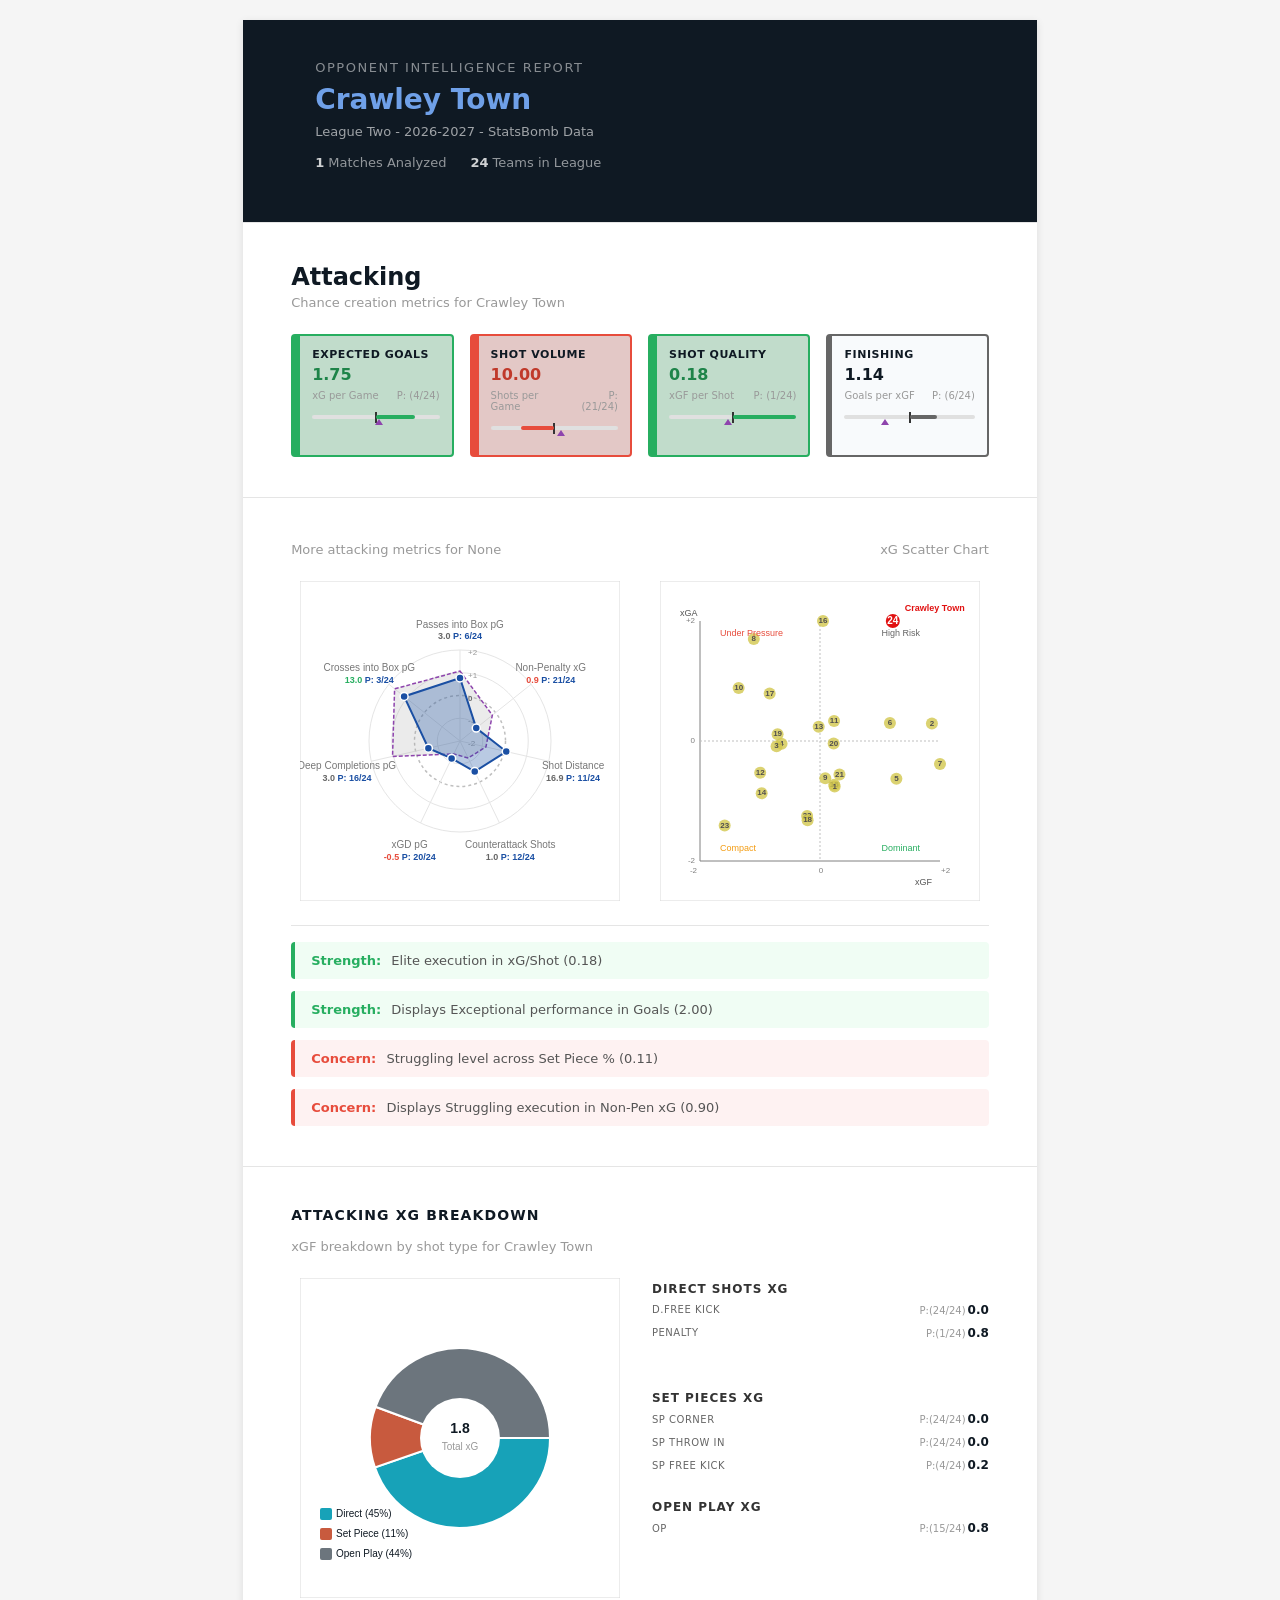
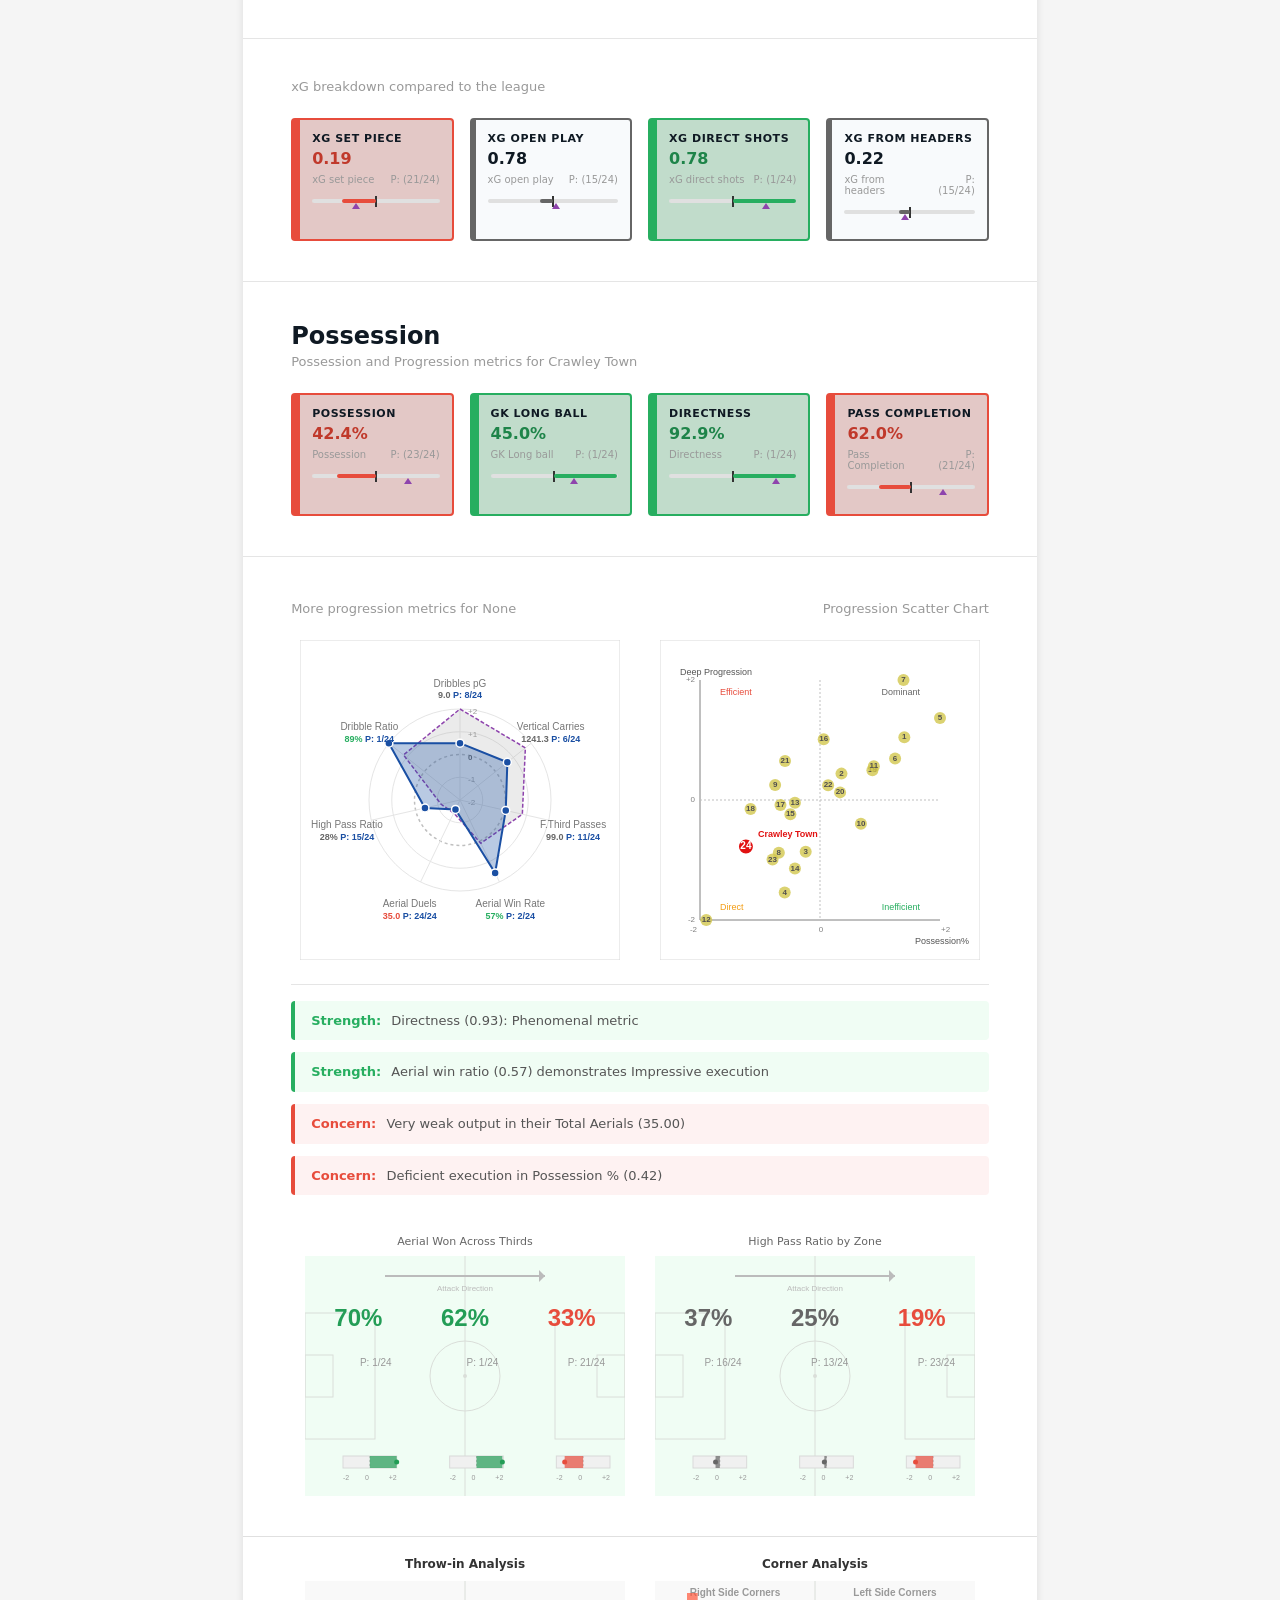
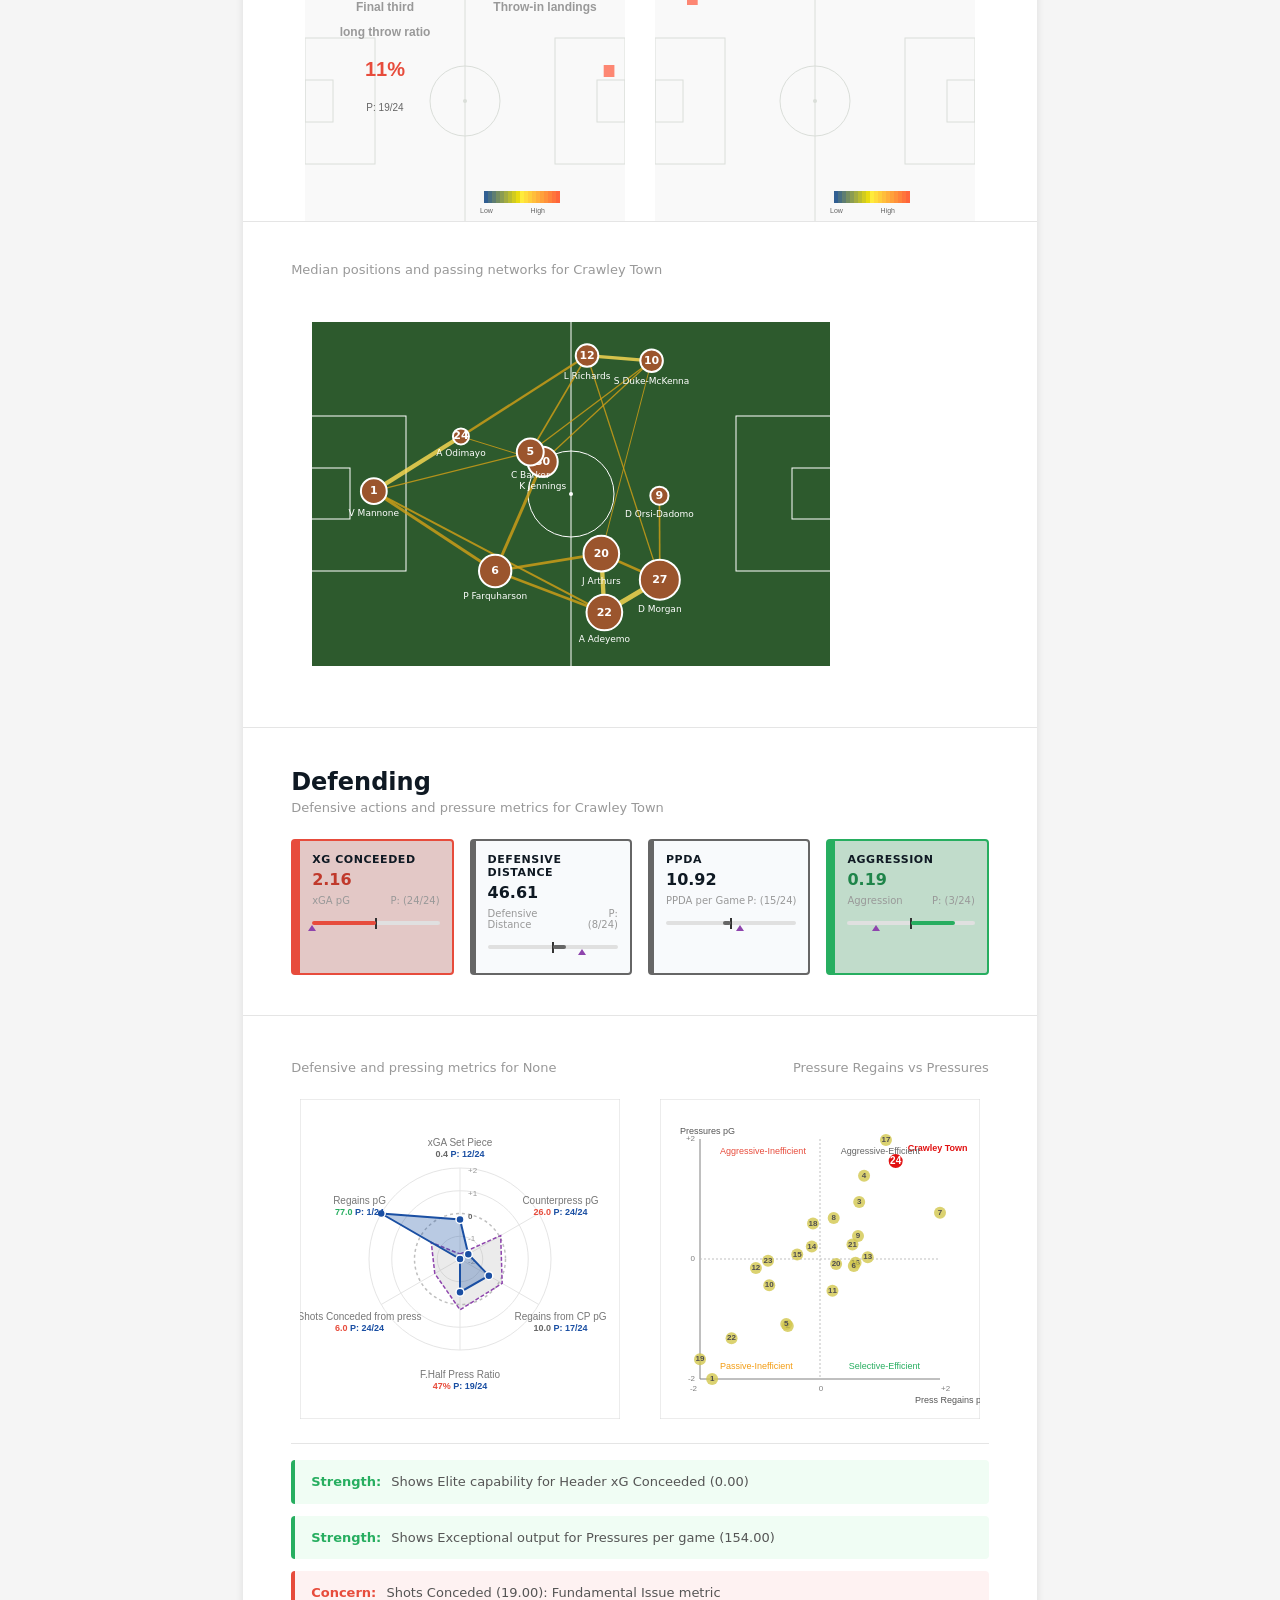
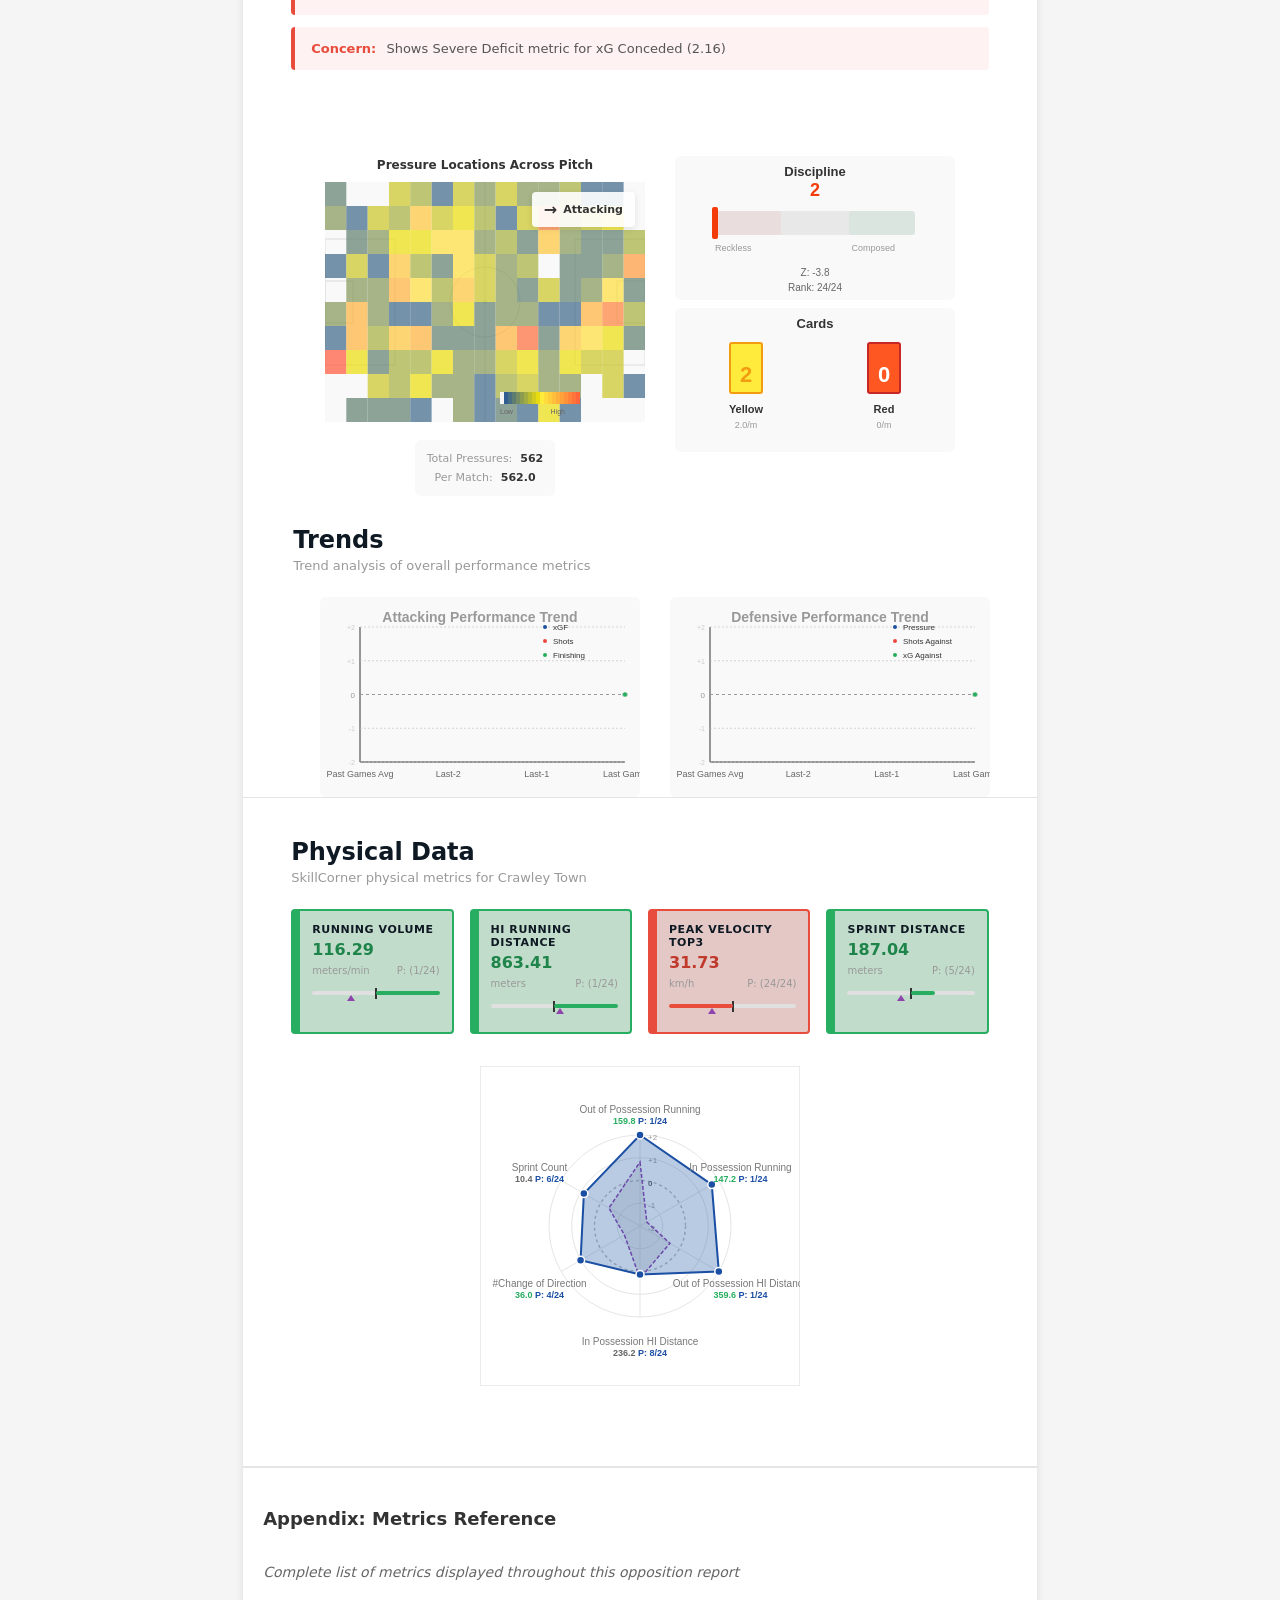
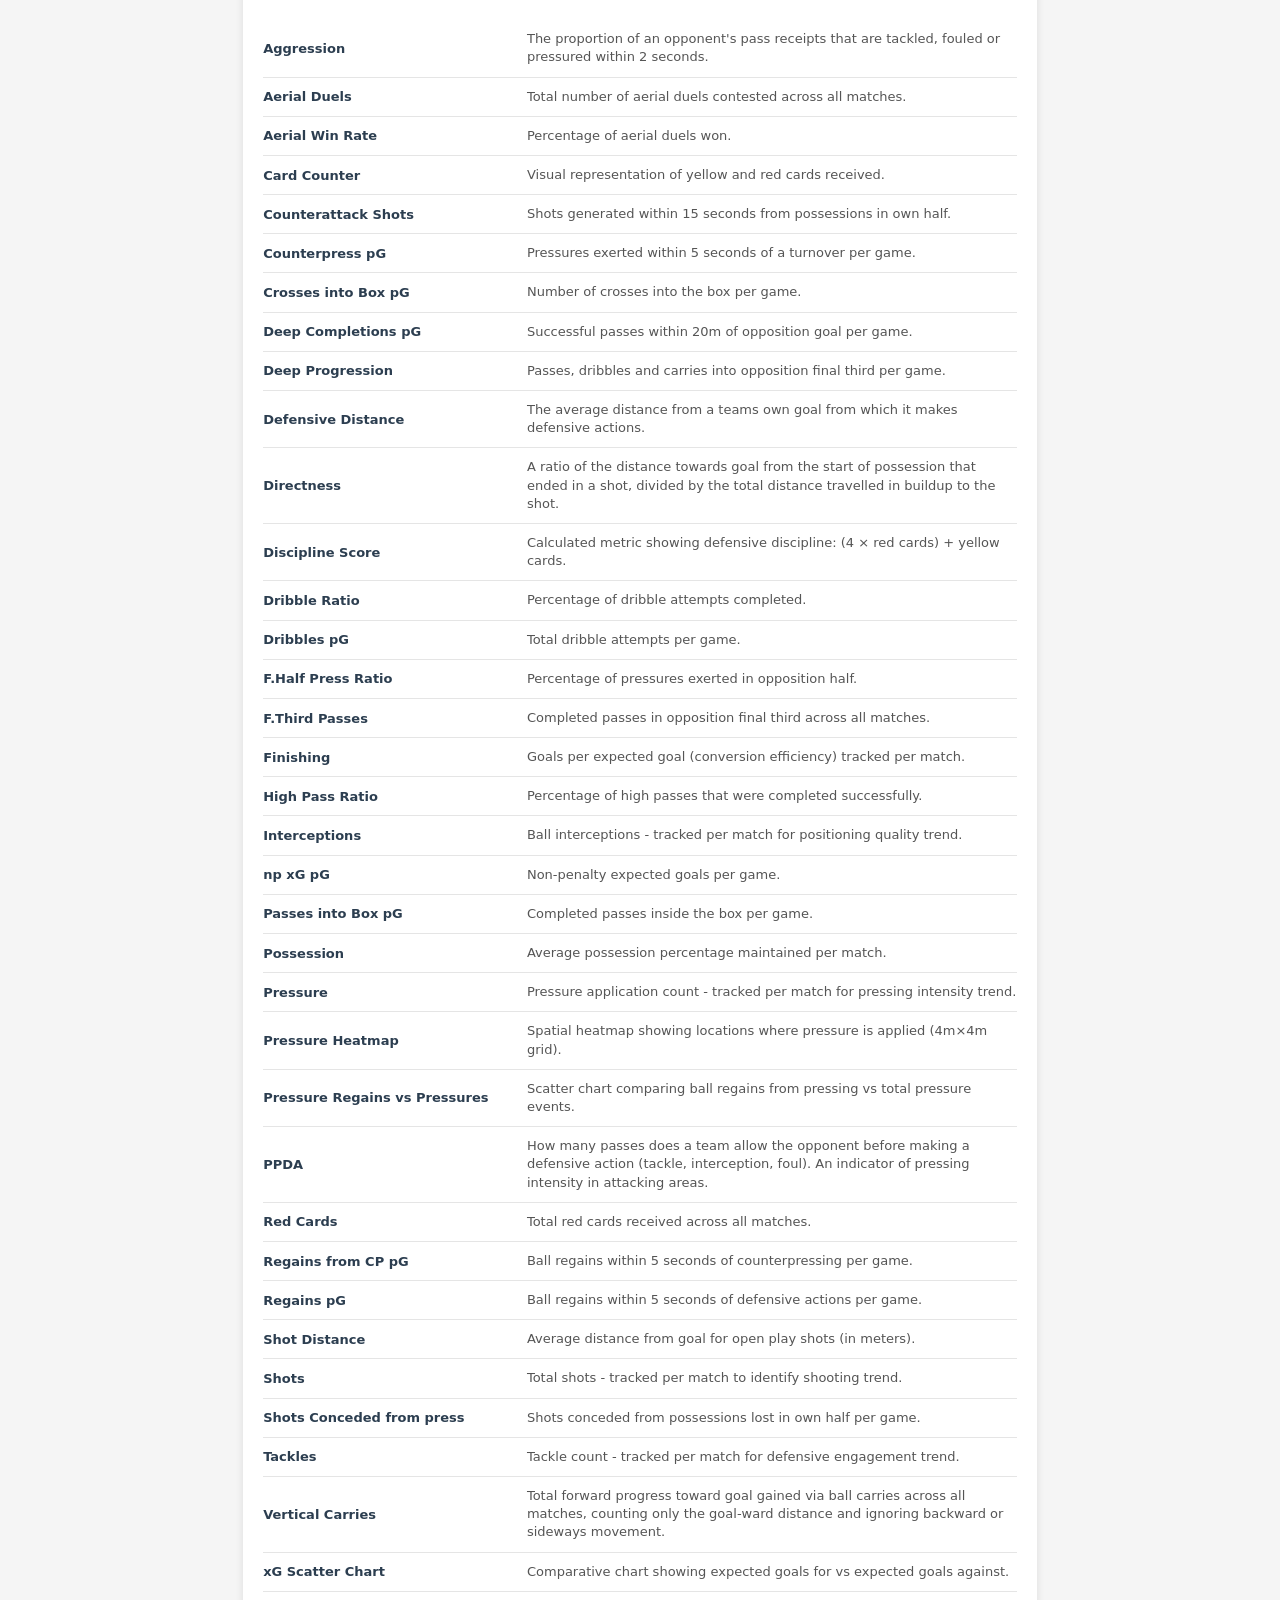
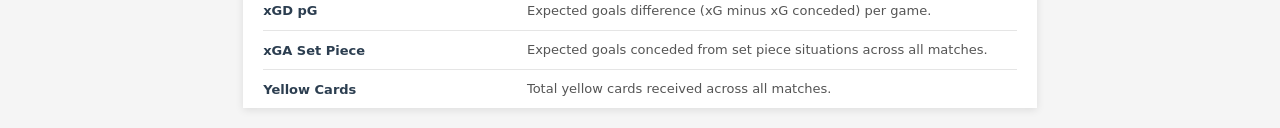
==== commit 96bdc72b: "new updates" ====
--- a/football_analytics/opposition_report/report.html
+++ b/football_analytics/opposition_report/report.html
@@ -2063,162 +2063,133 @@
 </style>
     </head>
     <body>
-        <div class="a4-container-landscape">
+        <div class="a4-container">
             
-                        
-    <section class="cover-landscape player">
-        <div class="cover-landscape-stripe"></div>
-        <div class="cover-landscape-content">
-            <div class="cover-landscape-eyebrow">
-                Player Intelligence Report
-            </div>
-            <h1 class="cover-landscape-title">
-                Dylan Morgan
+                
+    <section class="cover">
+        <div class="cover-stripe"></div>
+        <div class="cover-content">
+            <div class="cover-eyebrow">
+                Opponent Intelligence Report
+            </div>
+            <h1 class="cover-title">
+                Crawley Town
             </h1>
-            <div class="cover-landscape-subtitle">
-                <span class="cover-landscape-position">Right Midfielder</span> - League Two - 2026-2027 - StatsBomb Data
-            </div>
-            <div class="cover-landscape-meta">
+            <div class="cover-subtitle">
+                League Two - 2026-2027 - StatsBomb Data
+            </div>
+            <div class="cover-meta">
                 <span><b>1</b> Matches Analyzed</span>
                 <span><b>24</b> Teams in League</span>
-                <span><b>114</b> Players in similar positions compared.</span>
-                <span> (Excluded players who played less than <b>246</b> min.)</span>
+                
             </div>
         </div>
     </section>
     
-    <section class="s21-radar-section">
-        <div class="s21-section-container">
-            <h2 class="s21-section-title"></h2>
-            <div class="s21-subtitle-row">
-                <p class="s21-section-subtitle">Summary of attacking, possession and defending profiles</p>
-            </div>
-
-            <div class="s21-radar-container">
-                <div class="s21-chart-column">
-                    <p class="s21-chart-title">Attacking</p>
-                    <div class="s21-radar-chart-wrapper">
-                        
-    <svg width="320" height="320" viewBox="0 0 320 320" xmlns="http://www.w3.org/2000/svg" class="radar-chart">
-        <!-- Background with border -->
-        <rect width="320" height="320" fill="white" stroke="#d9d9d9" stroke-width="1"/>
-
-        <!-- Grid circles and levels -->
-            <circle cx="160.0" cy="160.0" r="0.0" fill="none" stroke="#e5e5e5" stroke-width="1"/>
-        <text x="168.0" y="165.0" font-family="Inter, sans-serif" font-size="8" fill="#999">-2</text>
-        <circle cx="160.0" cy="160.0" r="22.75" fill="none" stroke="#e5e5e5" stroke-width="1"/>
-        <text x="168.0" y="142.25" font-family="Inter, sans-serif" font-size="8" fill="#999">-1</text>
-        <circle cx="160.0" cy="160.0" r="45.5" fill="none" stroke="#bfbfbf" stroke-width="1.5" stroke-dasharray="3,3"/>
-        <text x="168.0" y="119.5" font-family="Inter, sans-serif" font-size="8" fill="#666" font-weight="600">0</text>
-        <circle cx="160.0" cy="160.0" r="68.25" fill="none" stroke="#e5e5e5" stroke-width="1"/>
-        <text x="168.0" y="96.75" font-family="Inter, sans-serif" font-size="8" fill="#999">+1</text>
-        <circle cx="160.0" cy="160.0" r="91.0" fill="none" stroke="#e5e5e5" stroke-width="1"/>
-        <text x="168.0" y="74.0" font-family="Inter, sans-serif" font-size="8" fill="#999">+2</text>
-        <line x1="160.0" y1="160.0" x2="160.0" y2="69.0" stroke="#e5e5e5" stroke-width="1"/>
-        <line x1="160.0" y1="160.0" x2="218.49367248147507" y2="90.289955676173" stroke="#e5e5e5" stroke-width="1"/>
-        <line x1="160.0" y1="160.0" x2="249.61750552411092" y2="144.19801583230935" stroke="#e5e5e5" stroke-width="1"/>
-        <line x1="160.0" y1="160.0" x2="238.80831174438393" y2="205.5" stroke="#e5e5e5" stroke-width="1"/>
-        <line x1="160.0" y1="160.0" x2="191.12383304263585" y2="245.51202849151764" stroke="#e5e5e5" stroke-width="1"/>
-        <line x1="160.0" y1="160.0" x2="128.87616695736415" y2="245.51202849151767" stroke="#e5e5e5" stroke-width="1"/>
-        <line x1="160.0" y1="160.0" x2="81.1916882556161" y2="205.50000000000003" stroke="#e5e5e5" stroke-width="1"/>
-        <line x1="160.0" y1="160.0" x2="70.38249447588906" y2="144.19801583230938" stroke="#e5e5e5" stroke-width="1"/>
-        <line x1="160.0" y1="160.0" x2="101.5063275185249" y2="90.28995567617301" stroke="#e5e5e5" stroke-width="1"/>
-        <polygon points="160.0,127.741651687023 169.090289944112,149.16661430138151 192.59515771630248,154.25259425416817 210.48617460562997,189.1482064989149 185.2708609253327,229.4311197625297 140.96082580099912,212.309701196818 143.09258524411905,169.76150046060852 151.89682584913635,158.57119176782334 101.5063275185249,90.28995567617301" fill="#1a4fa3" fill-opacity="0.3" stroke="#1a4fa3" stroke-width="2"/>
-        <circle cx="160.0" cy="127.741651687023" r="4" fill="#1a4fa3" stroke="white" stroke-width="1.5"/>
-        <circle cx="169.090289944112" cy="149.16661430138151" r="4" fill="#1a4fa3" stroke="white" stroke-width="1.5"/>
-        <circle cx="192.59515771630248" cy="154.25259425416817" r="4" fill="#1a4fa3" stroke="white" stroke-width="1.5"/>
-        <circle cx="210.48617460562997" cy="189.1482064989149" r="4" fill="#1a4fa3" stroke="white" stroke-width="1.5"/>
-        <circle cx="185.2708609253327" cy="229.4311197625297" r="4" fill="#1a4fa3" stroke="white" stroke-width="1.5"/>
-        <circle cx="140.96082580099912" cy="212.309701196818" r="4" fill="#1a4fa3" stroke="white" stroke-width="1.5"/>
-        <circle cx="143.09258524411905" cy="169.76150046060852" r="4" fill="#1a4fa3" stroke="white" stroke-width="1.5"/>
-        <circle cx="151.89682584913635" cy="158.57119176782334" r="4" fill="#1a4fa3" stroke="white" stroke-width="1.5"/>
-        <circle cx="101.5063275185249" cy="90.28995567617301" r="4" fill="#1a4fa3" stroke="white" stroke-width="1.5"/>
-        <text x="160.0" y="44.0" font-family="Inter, sans-serif" font-size="10" font-weight="400" fill="#777777" text-anchor="middle" dominant-baseline="middle">Non-Penalty xG</text>
-        <text x="160.0" y="56.0" font-family="Inter, sans-serif" font-size="9" font-weight="600" text-anchor="middle" dominant-baseline="middle"><tspan fill="#666666">0.0</tspan> <tspan fill="#1a4fa3">P: 73/114</tspan></text>
-        <text x="234.56336272363856" y="71.13884459819855" font-family="Inter, sans-serif" font-size="10" font-weight="400" fill="#777777" text-anchor="middle" dominant-baseline="middle">Shooting & Creation</text>
-        <text x="234.56336272363856" y="83.13884459819855" font-family="Inter, sans-serif" font-size="9" font-weight="600" text-anchor="middle" dominant-baseline="middle"><tspan fill="#e74c3c">0.0</tspan> <tspan fill="#1a4fa3">P: 113/114</tspan></text>
-        <text x="274.2376993494161" y="139.85681139063607" font-family="Inter, sans-serif" font-size="10" font-weight="400" fill="#777777" text-anchor="middle" dominant-baseline="middle">Shot Quality</text>
-        <text x="274.2376993494161" y="151.85681139063607" font-family="Inter, sans-serif" font-size="9" font-weight="600" text-anchor="middle" dominant-baseline="middle"><tspan fill="#666666">5%</tspan> <tspan fill="#1a4fa3">P: 78/112</tspan></text>
-        <text x="260.4589468389949" y="217.99999999999997" font-family="Inter, sans-serif" font-size="10" font-weight="400" fill="#777777" text-anchor="middle" dominant-baseline="middle">Chance Creation</text>
-        <text x="260.4589468389949" y="229.99999999999997" font-family="Inter, sans-serif" font-size="9" font-weight="600" text-anchor="middle" dominant-baseline="middle"><tspan fill="#666666">1.0</tspan> <tspan fill="#1a4fa3">P: 29/114</tspan></text>
-        <text x="199.67433662577758" y="269.00434401116536" font-family="Inter, sans-serif" font-size="10" font-weight="400" fill="#777777" text-anchor="middle" dominant-baseline="middle">Successful Dribbles</text>
-        <text x="199.67433662577758" y="281.00434401116536" font-family="Inter, sans-serif" font-size="9" font-weight="600" text-anchor="middle" dominant-baseline="middle"><tspan fill="#27ae60">1.0</tspan> <tspan fill="#1a4fa3">P: 11/114</tspan></text>
-        <text x="120.32566337422243" y="269.00434401116536" font-family="Inter, sans-serif" font-size="10" font-weight="400" fill="#777777" text-anchor="middle" dominant-baseline="middle">Box Presence</text>
-        <text x="120.32566337422243" y="281.00434401116536" font-family="Inter, sans-serif" font-size="9" font-weight="600" text-anchor="middle" dominant-baseline="middle"><tspan fill="#666666">3.0</tspan> <tspan fill="#1a4fa3">P: 35/114</tspan></text>
-        <text x="59.54105316100514" y="218.00000000000003" font-family="Inter, sans-serif" font-size="10" font-weight="400" fill="#777777" text-anchor="middle" dominant-baseline="middle">Execution Quality</text>
-        <text x="59.54105316100514" y="230.00000000000003" font-family="Inter, sans-serif" font-size="9" font-weight="600" text-anchor="middle" dominant-baseline="middle"><tspan fill="#666666">0%</tspan> <tspan fill="#1a4fa3">P: 79/112</tspan></text>
-        <text x="45.76230065058385" y="139.85681139063612" font-family="Inter, sans-serif" font-size="10" font-weight="400" fill="#777777" text-anchor="middle" dominant-baseline="middle">Final Third Entries</text>
-        <text x="45.76230065058385" y="151.85681139063612" font-family="Inter, sans-serif" font-size="9" font-weight="600" text-anchor="middle" dominant-baseline="middle"><tspan fill="#e74c3c">1.0</tspan> <tspan fill="#1a4fa3">P: 114/114</tspan></text>
-        <text x="85.43663727636142" y="71.13884459819856" font-family="Inter, sans-serif" font-size="10" font-weight="400" fill="#777777" text-anchor="middle" dominant-baseline="middle">Delivery into Danger</text>
-        <text x="85.43663727636142" y="83.13884459819856" font-family="Inter, sans-serif" font-size="9" font-weight="600" text-anchor="middle" dominant-baseline="middle"><tspan fill="#27ae60">3.0</tspan> <tspan fill="#1a4fa3">P: 1/114</tspan></text>
-    </svg>
-
+                
+    <section class="s0-derived-metrics-section">
+        <div class="s0-section-container">
+            <h2 class="s0-section-title">Attacking</h2>
+            <p class="s0-section-subtitle">Chance creation metrics for Crawley Town</p>
+
+            <div class="s0-derived-metrics-grid">
+                
+            <div class="metric-card metric-card" style="background-color: #c1dccb; border: 2px solid #27ae60; border-left-width: 9px;">
+                <div class="metric-card-name">Expected Goals</div>
+                <div class="metric-card-value" style="color: #1e8449;">1.75</div>
+                <div class="metric-card-zscore">
+                    <span class="metric-label-left">xG per Game</span>
+                    <span class="metric-percentile-right">P: (4/24)</span>
+                </div>
+                <div class="metric-card-bar">
+                    <div class="metric-card-bar-background">
+                        <div class="metric-card-bar-center" style="position: absolute; left: 50%; top: -3px; width: 2px; height: 11px; background-color: #333333; transform: translateX(-50%);" title="Average"></div>
+                        <div class="metric-card-bar-fill" style="left: 50%; width: 30.33686198057481%; background-color: #27ae60;"></div>
+                        <div style="position: absolute; left: 52.81678236621323%; top: 100%; width: 0; height: 0; border-left: 4px solid transparent; border-right: 4px solid transparent; border-bottom: 6px solid #8e44ad; transform: translateX(-50%);" title="Previous"></div>
                     </div>
                 </div>
-                <div class="s21-chart-column">
-                    <p class="s21-chart-title">Possession</p>
-                    <div class="s21-radar-chart-wrapper">
-                        
-    <svg width="320" height="320" viewBox="0 0 320 320" xmlns="http://www.w3.org/2000/svg" class="radar-chart">
-        <!-- Background with border -->
-        <rect width="320" height="320" fill="white" stroke="#d9d9d9" stroke-width="1"/>
-
-        <!-- Grid circles and levels -->
-            <circle cx="160.0" cy="160.0" r="0.0" fill="none" stroke="#e5e5e5" stroke-width="1"/>
-        <text x="168.0" y="165.0" font-family="Inter, sans-serif" font-size="8" fill="#999">-2</text>
-        <circle cx="160.0" cy="160.0" r="22.75" fill="none" stroke="#e5e5e5" stroke-width="1"/>
-        <text x="168.0" y="142.25" font-family="Inter, sans-serif" font-size="8" fill="#999">-1</text>
-        <circle cx="160.0" cy="160.0" r="45.5" fill="none" stroke="#bfbfbf" stroke-width="1.5" stroke-dasharray="3,3"/>
-        <text x="168.0" y="119.5" font-family="Inter, sans-serif" font-size="8" fill="#666" font-weight="600">0</text>
-        <circle cx="160.0" cy="160.0" r="68.25" fill="none" stroke="#e5e5e5" stroke-width="1"/>
-        <text x="168.0" y="96.75" font-family="Inter, sans-serif" font-size="8" fill="#999">+1</text>
-        <circle cx="160.0" cy="160.0" r="91.0" fill="none" stroke="#e5e5e5" stroke-width="1"/>
-        <text x="168.0" y="74.0" font-family="Inter, sans-serif" font-size="8" fill="#999">+2</text>
-        <line x1="160.0" y1="160.0" x2="160.0" y2="69.0" stroke="#e5e5e5" stroke-width="1"/>
-        <line x1="160.0" y1="160.0" x2="218.49367248147507" y2="90.289955676173" stroke="#e5e5e5" stroke-width="1"/>
-        <line x1="160.0" y1="160.0" x2="249.61750552411092" y2="144.19801583230935" stroke="#e5e5e5" stroke-width="1"/>
-        <line x1="160.0" y1="160.0" x2="238.80831174438393" y2="205.5" stroke="#e5e5e5" stroke-width="1"/>
-        <line x1="160.0" y1="160.0" x2="191.12383304263585" y2="245.51202849151764" stroke="#e5e5e5" stroke-width="1"/>
-        <line x1="160.0" y1="160.0" x2="128.87616695736415" y2="245.51202849151767" stroke="#e5e5e5" stroke-width="1"/>
-        <line x1="160.0" y1="160.0" x2="81.1916882556161" y2="205.50000000000003" stroke="#e5e5e5" stroke-width="1"/>
-        <line x1="160.0" y1="160.0" x2="70.38249447588906" y2="144.19801583230938" stroke="#e5e5e5" stroke-width="1"/>
-        <line x1="160.0" y1="160.0" x2="101.5063275185249" y2="90.28995567617301" stroke="#e5e5e5" stroke-width="1"/>
-        <polygon points="160.0,110.88813560878732 203.23722128673438,108.47188619774346 194.04433807167692,153.99706465760295 238.80831174438393,205.5 160.0,160.0 160.0,160.0 106.00627708951279,191.1732904569199 151.89682584913635,158.57119176782334 160.0,160.0" fill="#1a4fa3" fill-opacity="0.3" stroke="#1a4fa3" stroke-width="2"/>
-        <circle cx="160.0" cy="110.88813560878732" r="4" fill="#1a4fa3" stroke="white" stroke-width="1.5"/>
-        <circle cx="203.23722128673438" cy="108.47188619774346" r="4" fill="#1a4fa3" stroke="white" stroke-width="1.5"/>
-        <circle cx="194.04433807167692" cy="153.99706465760295" r="4" fill="#1a4fa3" stroke="white" stroke-width="1.5"/>
-        <circle cx="238.80831174438393" cy="205.5" r="4" fill="#1a4fa3" stroke="white" stroke-width="1.5"/>
-        <circle cx="160.0" cy="160.0" r="4" fill="#1a4fa3" stroke="white" stroke-width="1.5"/>
-        <circle cx="160.0" cy="160.0" r="4" fill="#1a4fa3" stroke="white" stroke-width="1.5"/>
-        <circle cx="106.00627708951279" cy="191.1732904569199" r="4" fill="#1a4fa3" stroke="white" stroke-width="1.5"/>
-        <circle cx="151.89682584913635" cy="158.57119176782334" r="4" fill="#1a4fa3" stroke="white" stroke-width="1.5"/>
-        <circle cx="160.0" cy="160.0" r="4" fill="#1a4fa3" stroke="white" stroke-width="1.5"/>
-        <text x="160.0" y="44.0" font-family="Inter, sans-serif" font-size="10" font-weight="400" fill="#777777" text-anchor="middle" dominant-baseline="middle">Pass Success %</text>
-        <text x="160.0" y="56.0" font-family="Inter, sans-serif" font-size="9" font-weight="600" text-anchor="middle" dominant-baseline="middle"><tspan fill="#666666">73%</tspan> <tspan fill="#1a4fa3">P: 56/114</tspan></text>
-        <text x="234.56336272363856" y="71.13884459819855" font-family="Inter, sans-serif" font-size="10" font-weight="400" fill="#777777" text-anchor="middle" dominant-baseline="middle">Pass OBV /90</text>
-        <text x="234.56336272363856" y="83.13884459819855" font-family="Inter, sans-serif" font-size="9" font-weight="600" text-anchor="middle" dominant-baseline="middle"><tspan fill="#27ae60">0.1</tspan> <tspan fill="#1a4fa3">P: 14/114</tspan></text>
-        <text x="274.2376993494161" y="139.85681139063607" font-family="Inter, sans-serif" font-size="10" font-weight="400" fill="#777777" text-anchor="middle" dominant-baseline="middle">Through Balls /90</text>
-        <text x="274.2376993494161" y="151.85681139063607" font-family="Inter, sans-serif" font-size="9" font-weight="600" text-anchor="middle" dominant-baseline="middle"><tspan fill="#666666">0%</tspan> <tspan fill="#1a4fa3">P: 31/114</tspan></text>
-        <text x="260.4589468389949" y="217.99999999999997" font-family="Inter, sans-serif" font-size="10" font-weight="400" fill="#777777" text-anchor="middle" dominant-baseline="middle">Line-Breaking Passes</text>
-        <text x="260.4589468389949" y="229.99999999999997" font-family="Inter, sans-serif" font-size="9" font-weight="600" text-anchor="middle" dominant-baseline="middle"><tspan fill="#27ae60">7.0</tspan> <tspan fill="#1a4fa3">P: 2/114</tspan></text>
-        <text x="199.67433662577758" y="269.00434401116536" font-family="Inter, sans-serif" font-size="10" font-weight="400" fill="#777777" text-anchor="middle" dominant-baseline="middle">Carry Success %</text>
-        <text x="199.67433662577758" y="281.00434401116536" font-family="Inter, sans-serif" font-size="9" font-weight="600" text-anchor="middle" dominant-baseline="middle"><tspan fill="#e74c3c">0%</tspan> <tspan fill="#1a4fa3">P: 114/114</tspan></text>
-        <text x="120.32566337422243" y="269.00434401116536" font-family="Inter, sans-serif" font-size="10" font-weight="400" fill="#777777" text-anchor="middle" dominant-baseline="middle">Intent to Progress</text>
-        <text x="120.32566337422243" y="281.00434401116536" font-family="Inter, sans-serif" font-size="9" font-weight="600" text-anchor="middle" dominant-baseline="middle"><tspan fill="#e74c3c">0%</tspan> <tspan fill="#1a4fa3">P: 114/114</tspan></text>
-        <text x="59.54105316100514" y="218.00000000000003" font-family="Inter, sans-serif" font-size="10" font-weight="400" fill="#777777" text-anchor="middle" dominant-baseline="middle">Under Press Resilience</text>
-        <text x="59.54105316100514" y="230.00000000000003" font-family="Inter, sans-serif" font-size="9" font-weight="600" text-anchor="middle" dominant-baseline="middle"><tspan fill="#666666">0.0</tspan> <tspan fill="#1a4fa3">P: 24/114</tspan></text>
-        <text x="45.76230065058385" y="139.85681139063612" font-family="Inter, sans-serif" font-size="10" font-weight="400" fill="#777777" text-anchor="middle" dominant-baseline="middle">Deep Progressions</text>
-        <text x="45.76230065058385" y="151.85681139063612" font-family="Inter, sans-serif" font-size="9" font-weight="600" text-anchor="middle" dominant-baseline="middle"><tspan fill="#e74c3c">1.0</tspan> <tspan fill="#1a4fa3">P: 114/114</tspan></text>
-        <text x="85.43663727636142" y="71.13884459819856" font-family="Inter, sans-serif" font-size="10" font-weight="400" fill="#777777" text-anchor="middle" dominant-baseline="middle">Turnovers /90</text>
-        <text x="85.43663727636142" y="83.13884459819856" font-family="Inter, sans-serif" font-size="9" font-weight="600" text-anchor="middle" dominant-baseline="middle"><tspan fill="#e74c3c">5.0</tspan> <tspan fill="#1a4fa3">P: 113/114</tspan></text>
-    </svg>
-
+                <div class="metric-card-bar-labels">
+                    <span class="metric-card-bar-label-left"></span>
+                    <span class="metric-card-bar-label-right"></span>
+                </div>
+            </div>
+        
+            <div class="metric-card metric-card" style="background-color: #e3c8c6; border: 2px solid #e74c3c; border-left-width: 9px;">
+                <div class="metric-card-name">Shot Volume</div>
+                <div class="metric-card-value" style="color: #c0392b;">10.00</div>
+                <div class="metric-card-zscore">
+                    <span class="metric-label-left">Shots per Game</span>
+                    <span class="metric-percentile-right">P: (21/24)</span>
+                </div>
+                <div class="metric-card-bar">
+                    <div class="metric-card-bar-background">
+                        <div class="metric-card-bar-center" style="position: absolute; left: 50%; top: -3px; width: 2px; height: 11px; background-color: #333333; transform: translateX(-50%);" title="Average"></div>
+                        <div class="metric-card-bar-fill" style="left: 23.58723190429793%; width: 26.41276809570207%; background-color: #e74c3c;"></div>
+                        <div style="position: absolute; left: 55.44501764746098%; top: 100%; width: 0; height: 0; border-left: 4px solid transparent; border-right: 4px solid transparent; border-bottom: 6px solid #8e44ad; transform: translateX(-50%);" title="Previous"></div>
                     </div>
                 </div>
-                <div class="s21-chart-column">
-                    <p class="s21-chart-title">Defending</p>
-                    <div class="s21-radar-chart-wrapper">
-                        
+                <div class="metric-card-bar-labels">
+                    <span class="metric-card-bar-label-left"></span>
+                    <span class="metric-card-bar-label-right"></span>
+                </div>
+            </div>
+        
+            <div class="metric-card metric-card" style="background-color: #c1dccb; border: 2px solid #27ae60; border-left-width: 9px;">
+                <div class="metric-card-name">Shot Quality</div>
+                <div class="metric-card-value" style="color: #1e8449;">0.18</div>
+                <div class="metric-card-zscore">
+                    <span class="metric-label-left">xGF per Shot</span>
+                    <span class="metric-percentile-right">P: (1/24)</span>
+                </div>
+                <div class="metric-card-bar">
+                    <div class="metric-card-bar-background">
+                        <div class="metric-card-bar-center" style="position: absolute; left: 50%; top: -3px; width: 2px; height: 11px; background-color: #333333; transform: translateX(-50%);" title="Average"></div>
+                        <div class="metric-card-bar-fill" style="left: 50%; width: 50%; background-color: #27ae60;"></div>
+                        <div style="position: absolute; left: 45.950906160741965%; top: 100%; width: 0; height: 0; border-left: 4px solid transparent; border-right: 4px solid transparent; border-bottom: 6px solid #8e44ad; transform: translateX(-50%);" title="Previous"></div>
+                    </div>
+                </div>
+                <div class="metric-card-bar-labels">
+                    <span class="metric-card-bar-label-left"></span>
+                    <span class="metric-card-bar-label-right"></span>
+                </div>
+            </div>
+        
+            <div class="metric-card metric-card" style="background-color: #f8fafc; border: 2px solid #666666; border-left-width: 6px;">
+                <div class="metric-card-name">Finishing</div>
+                <div class="metric-card-value" style="color: #0f1923;">1.14</div>
+                <div class="metric-card-zscore">
+                    <span class="metric-label-left">Goals per xGF</span>
+                    <span class="metric-percentile-right">P: (6/24)</span>
+                </div>
+                <div class="metric-card-bar">
+                    <div class="metric-card-bar-background">
+                        <div class="metric-card-bar-center" style="position: absolute; left: 50%; top: -3px; width: 2px; height: 11px; background-color: #333333; transform: translateX(-50%);" title="Average"></div>
+                        <div class="metric-card-bar-fill" style="left: 50%; width: 20.641037926813908%; background-color: #666666;"></div>
+                        <div style="position: absolute; left: 31.10823577205806%; top: 100%; width: 0; height: 0; border-left: 4px solid transparent; border-right: 4px solid transparent; border-bottom: 6px solid #8e44ad; transform: translateX(-50%);" title="Previous"></div>
+                    </div>
+                </div>
+                <div class="metric-card-bar-labels">
+                    <span class="metric-card-bar-label-left"></span>
+                    <span class="metric-card-bar-label-right"></span>
+                </div>
+            </div>
+        
+            </div>
+        </div>
+    </section>
+    
+                
+    <section class="s3-radar-section">
+        <div class="s3-section-container">
+            <h2 class="s3-section-title"></h2>
+            <div class="s3-subtitle-row">
+                <p class="s3-section-subtitle">More attacking metrics for None</p>
+                <p class="s3-section-subtitle s3-section-subtitle-right">xG Scatter Chart</p>
+            </div>
+
+            <div class="s3-radar-container">
+                <div class="s3-radar-chart-wrapper">
+                    
     <svg width="320" height="320" viewBox="0 0 320 320" xmlns="http://www.w3.org/2000/svg" class="radar-chart">
         <!-- Background with border -->
         <rect width="320" height="320" fill="white" stroke="#d9d9d9" stroke-width="1"/>
@@ -2241,50 +2212,245 @@
         <line x1="160.0" y1="160.0" x2="120.51657974030222" y2="241.98816697912014" stroke="#e5e5e5" stroke-width="1"/>
         <line x1="160.0" y1="160.0" x2="71.28155999145405" y2="180.24940499002463" stroke="#e5e5e5" stroke-width="1"/>
         <line x1="160.0" y1="160.0" x2="88.85333509540928" y2="103.26242803085526" stroke="#e5e5e5" stroke-width="1"/>
-        <polygon points="160.0,150.85060164261495 172.69394316512145,149.87691812582997 173.43792748951836,163.06711925881058 164.4910615043945,169.32578530719755 156.59536710365072,167.06979305674335 120.00219774986603,169.12923735354073 160.0,160.0" fill="#1a4fa3" fill-opacity="0.3" stroke="#1a4fa3" stroke-width="2"/>
-        <circle cx="160.0" cy="150.85060164261495" r="4" fill="#1a4fa3" stroke="white" stroke-width="1.5"/>
-        <circle cx="172.69394316512145" cy="149.87691812582997" r="4" fill="#1a4fa3" stroke="white" stroke-width="1.5"/>
-        <circle cx="173.43792748951836" cy="163.06711925881058" r="4" fill="#1a4fa3" stroke="white" stroke-width="1.5"/>
-        <circle cx="164.4910615043945" cy="169.32578530719755" r="4" fill="#1a4fa3" stroke="white" stroke-width="1.5"/>
-        <circle cx="156.59536710365072" cy="167.06979305674335" r="4" fill="#1a4fa3" stroke="white" stroke-width="1.5"/>
-        <circle cx="120.00219774986603" cy="169.12923735354073" r="4" fill="#1a4fa3" stroke="white" stroke-width="1.5"/>
-        <circle cx="160.0" cy="160.0" r="4" fill="#1a4fa3" stroke="white" stroke-width="1.5"/>
-        <text x="160.0" y="44.0" font-family="Inter, sans-serif" font-size="10" font-weight="400" fill="#777777" text-anchor="middle" dominant-baseline="middle">P-Adj Tackles</text>
-        <text x="160.0" y="56.0" font-family="Inter, sans-serif" font-size="9" font-weight="600" text-anchor="middle" dominant-baseline="middle"><tspan fill="#e74c3c">0.0</tspan> <tspan fill="#1a4fa3">P: 113/114</tspan></text>
-        <text x="250.69245196629146" y="87.67518298438692" font-family="Inter, sans-serif" font-size="10" font-weight="400" fill="#777777" text-anchor="middle" dominant-baseline="middle">P-Adj Interceptions</text>
-        <text x="250.69245196629146" y="99.67518298438692" font-family="Inter, sans-serif" font-size="9" font-weight="600" text-anchor="middle" dominant-baseline="middle"><tspan fill="#e74c3c">0.0</tspan> <tspan fill="#1a4fa3">P: 105/114</tspan></text>
-        <text x="273.09163781309155" y="185.81242833893248" font-family="Inter, sans-serif" font-size="10" font-weight="400" fill="#777777" text-anchor="middle" dominant-baseline="middle">Aerial Dominance</text>
-        <text x="273.09163781309155" y="197.81242833893248" font-family="Inter, sans-serif" font-size="9" font-weight="600" text-anchor="middle" dominant-baseline="middle"><tspan fill="#e74c3c">0.0</tspan> <tspan fill="#1a4fa3">P: 113/114</tspan></text>
-        <text x="210.33051373763675" y="264.51238867668064" font-family="Inter, sans-serif" font-size="10" font-weight="400" fill="#777777" text-anchor="middle" dominant-baseline="middle">Stopped Dribbles %</text>
-        <text x="210.33051373763675" y="276.51238867668064" font-family="Inter, sans-serif" font-size="9" font-weight="600" text-anchor="middle" dominant-baseline="middle"><tspan fill="#e74c3c">0%</tspan> <tspan fill="#1a4fa3">P: 94/111</tspan></text>
-        <text x="109.66948626236326" y="264.51238867668064" font-family="Inter, sans-serif" font-size="10" font-weight="400" fill="#777777" text-anchor="middle" dominant-baseline="middle">Defensive Interventions</text>
-        <text x="109.66948626236326" y="276.51238867668064" font-family="Inter, sans-serif" font-size="9" font-weight="600" text-anchor="middle" dominant-baseline="middle"><tspan fill="#e74c3c">0.0</tspan> <tspan fill="#1a4fa3">P: 113/114</tspan></text>
-        <text x="46.90836218690846" y="185.81242833893248" font-family="Inter, sans-serif" font-size="10" font-weight="400" fill="#777777" text-anchor="middle" dominant-baseline="middle">Pressing Quality</text>
-        <text x="46.90836218690846" y="197.81242833893248" font-family="Inter, sans-serif" font-size="9" font-weight="600" text-anchor="middle" dominant-baseline="middle"><tspan fill="#666666">4.0</tspan> <tspan fill="#1a4fa3">P: 61/114</tspan></text>
-        <text x="69.30754803370853" y="87.67518298438694" font-family="Inter, sans-serif" font-size="10" font-weight="400" fill="#777777" text-anchor="middle" dominant-baseline="middle">Defence Responsibility</text>
-        <text x="69.30754803370853" y="99.67518298438694" font-family="Inter, sans-serif" font-size="9" font-weight="600" text-anchor="middle" dominant-baseline="middle"><tspan fill="#e74c3c">-11.2</tspan> <tspan fill="#1a4fa3">P: 114/114</tspan></text>
+        <polygon points="160.0,90.06099345249419 192.3403377689995,134.20944124175438 185.91935926553526,165.91592461273228 168.18880447617164,177.00422770711774 153.74329092136432,172.9921902739154 92.51889306619039,175.40212230226595 94.60891811783793,107.85235232874547" fill="#999999" fill-opacity="0.2" stroke="#8e44ad" stroke-width="1.5" stroke-dasharray="4,2"/>
+        <polygon points="160.0,97.00851536461974 176.2539100567514,147.03793926445266 206.27953151401542,170.56300106590732 174.7317561077417,190.59080676681083 151.62254315411516,177.39596838934125 128.37168778197795,167.21895586973778 104.11326267183739,115.43181418932943" fill="#1a4fa3" fill-opacity="0.3" stroke="#1a4fa3" stroke-width="2"/>
+        <circle cx="160.0" cy="97.00851536461974" r="4" fill="#1a4fa3" stroke="white" stroke-width="1.5"/>
+        <circle cx="176.2539100567514" cy="147.03793926445266" r="4" fill="#1a4fa3" stroke="white" stroke-width="1.5"/>
+        <circle cx="206.27953151401542" cy="170.56300106590732" r="4" fill="#1a4fa3" stroke="white" stroke-width="1.5"/>
+        <circle cx="174.7317561077417" cy="190.59080676681083" r="4" fill="#1a4fa3" stroke="white" stroke-width="1.5"/>
+        <circle cx="151.62254315411516" cy="177.39596838934125" r="4" fill="#1a4fa3" stroke="white" stroke-width="1.5"/>
+        <circle cx="128.37168778197795" cy="167.21895586973778" r="4" fill="#1a4fa3" stroke="white" stroke-width="1.5"/>
+        <circle cx="104.11326267183739" cy="115.43181418932943" r="4" fill="#1a4fa3" stroke="white" stroke-width="1.5"/>
+        <text x="160.0" y="44.0" font-family="Inter, sans-serif" font-size="10" font-weight="400" fill="#777777" text-anchor="middle" dominant-baseline="middle">Passes into Box pG</text>
+        <text x="160.0" y="56.0" font-family="Inter, sans-serif" font-size="9" font-weight="600" text-anchor="middle" dominant-baseline="middle"><tspan fill="#666666">3.0</tspan> <tspan fill="#1a4fa3">P: 6/24</tspan></text>
+        <text x="250.69245196629146" y="87.67518298438692" font-family="Inter, sans-serif" font-size="10" font-weight="400" fill="#777777" text-anchor="middle" dominant-baseline="middle">Non-Penalty xG</text>
+        <text x="250.69245196629146" y="99.67518298438692" font-family="Inter, sans-serif" font-size="9" font-weight="600" text-anchor="middle" dominant-baseline="middle"><tspan fill="#e74c3c">0.9</tspan> <tspan fill="#1a4fa3">P: 21/24</tspan></text>
+        <text x="273.09163781309155" y="185.81242833893248" font-family="Inter, sans-serif" font-size="10" font-weight="400" fill="#777777" text-anchor="middle" dominant-baseline="middle">Shot Distance</text>
+        <text x="273.09163781309155" y="197.81242833893248" font-family="Inter, sans-serif" font-size="9" font-weight="600" text-anchor="middle" dominant-baseline="middle"><tspan fill="#666666">16.9</tspan> <tspan fill="#1a4fa3">P: 11/24</tspan></text>
+        <text x="210.33051373763675" y="264.51238867668064" font-family="Inter, sans-serif" font-size="10" font-weight="400" fill="#777777" text-anchor="middle" dominant-baseline="middle">Counterattack Shots</text>
+        <text x="210.33051373763675" y="276.51238867668064" font-family="Inter, sans-serif" font-size="9" font-weight="600" text-anchor="middle" dominant-baseline="middle"><tspan fill="#666666">1.0</tspan> <tspan fill="#1a4fa3">P: 12/24</tspan></text>
+        <text x="109.66948626236326" y="264.51238867668064" font-family="Inter, sans-serif" font-size="10" font-weight="400" fill="#777777" text-anchor="middle" dominant-baseline="middle">xGD pG</text>
+        <text x="109.66948626236326" y="276.51238867668064" font-family="Inter, sans-serif" font-size="9" font-weight="600" text-anchor="middle" dominant-baseline="middle"><tspan fill="#e74c3c">-0.5</tspan> <tspan fill="#1a4fa3">P: 20/24</tspan></text>
+        <text x="46.90836218690846" y="185.81242833893248" font-family="Inter, sans-serif" font-size="10" font-weight="400" fill="#777777" text-anchor="middle" dominant-baseline="middle">Deep Completions pG</text>
+        <text x="46.90836218690846" y="197.81242833893248" font-family="Inter, sans-serif" font-size="9" font-weight="600" text-anchor="middle" dominant-baseline="middle"><tspan fill="#666666">3.0</tspan> <tspan fill="#1a4fa3">P: 16/24</tspan></text>
+        <text x="69.30754803370853" y="87.67518298438694" font-family="Inter, sans-serif" font-size="10" font-weight="400" fill="#777777" text-anchor="middle" dominant-baseline="middle">Crosses into Box pG</text>
+        <text x="69.30754803370853" y="99.67518298438694" font-family="Inter, sans-serif" font-size="9" font-weight="600" text-anchor="middle" dominant-baseline="middle"><tspan fill="#27ae60">13.0</tspan> <tspan fill="#1a4fa3">P: 3/24</tspan></text>
     </svg>
 
+                </div>
+                <div class="s3-radar-chart-wrapper">
+                    
+    <svg width="320" height="320" viewBox="0 0 320 320" xmlns="http://www.w3.org/2000/svg" class="scatter-chart">
+        <!-- Background with border -->
+        <rect width="320" height="320" fill="white" stroke="#d9d9d9" stroke-width="1"/>
+
+        <!-- Axes (3 shades darker) -->
+        <line x1="40" y1="280" x2="280" y2="280" stroke="#808080" stroke-width="1"/>
+        <line x1="40" y1="40" x2="40" y2="280" stroke="#808080" stroke-width="1"/>
+
+        <!-- Grid lines at 0 (center, 2 shades darker) -->
+        <line x1="160.0" y1="40" x2="160.0" y2="280" stroke="#bfbfbf" stroke-width="1" stroke-dasharray="2,2"/>
+        <line x1="40" y1="160.0" x2="280" y2="160.0" stroke="#bfbfbf" stroke-width="1" stroke-dasharray="2,2"/>
+
+        <!-- Axis labels (3 shades darker) -->
+        <text x="255" y="304" font-family="Inter, sans-serif" font-size="9" fill="#555555">xGF</text>
+        <text x="20" y="35" font-family="Inter, sans-serif" font-size="9" fill="#555555">xGA</text>
+
+        <!-- Scale labels (3 shades darker) -->
+        <text x="37" y="292" font-family="Inter, sans-serif" font-size="8" fill="#808080" text-anchor="end">-2</text>
+        <text x="161.0" y="292" font-family="Inter, sans-serif" font-size="8" fill="#808080" text-anchor="middle">0</text>
+        <text x="281" y="292" font-family="Inter, sans-serif" font-size="8" fill="#808080" text-anchor="start">+2</text>
+
+        <text x="35" y="42" font-family="Inter, sans-serif" font-size="8" fill="#808080" text-anchor="end">+2</text>
+        <text x="35" y="162.0" font-family="Inter, sans-serif" font-size="8" fill="#808080" text-anchor="end">0</text>
+        <text x="35" y="282" font-family="Inter, sans-serif" font-size="8" fill="#808080" text-anchor="end">-2</text>
+            <circle cx="174.24357835803937" cy="203.74337431252235" r="6" fill="#D2C74D" opacity="0.8"/>
+        <text x="174.24357835803937" y="203.74337431252235" font-family="Inter, sans-serif" font-size="8" font-weight="700" fill="#514F4F" text-anchor="middle" dominant-baseline="middle">15</text>
+        <circle cx="117.59329412929797" cy="153.2872692792746" r="6" fill="#D2C74D" opacity="0.8"/>
+        <text x="117.59329412929797" y="153.2872692792746" font-family="Inter, sans-serif" font-size="8" font-weight="700" fill="#514F4F" text-anchor="middle" dominant-baseline="middle">19</text>
+        <circle cx="271.915083090857" cy="142.56276355190596" r="6" fill="#D2C74D" opacity="0.8"/>
+        <text x="271.915083090857" y="142.56276355190596" font-family="Inter, sans-serif" font-size="8" font-weight="700" fill="#514F4F" text-anchor="middle" dominant-baseline="middle">2</text>
+        <circle cx="174.64998770405896" cy="205.4733295789919" r="6" fill="#D2C74D" opacity="0.8"/>
+        <text x="174.64998770405896" y="205.4733295789919" font-family="Inter, sans-serif" font-size="8" font-weight="700" fill="#514F4F" text-anchor="middle" dominant-baseline="middle">1</text>
+        <circle cx="236.37471660130413" cy="197.75938950268284" r="6" fill="#D2C74D" opacity="0.8"/>
+        <text x="236.37471660130413" y="197.75938950268284" font-family="Inter, sans-serif" font-size="8" font-weight="700" fill="#514F4F" text-anchor="middle" dominant-baseline="middle">5</text>
+        <circle cx="165.2884939486067" cy="197.2883263578256" r="6" fill="#D2C74D" opacity="0.8"/>
+        <text x="165.2884939486067" y="197.2883263578256" font-family="Inter, sans-serif" font-size="8" font-weight="700" fill="#514F4F" text-anchor="middle" dominant-baseline="middle">9</text>
+        <circle cx="93.79856089703199" cy="58.031349034913035" r="6" fill="#D2C74D" opacity="0.8"/>
+        <text x="93.79856089703199" y="58.031349034913035" font-family="Inter, sans-serif" font-size="8" font-weight="700" fill="#514F4F" text-anchor="middle" dominant-baseline="middle">8</text>
+        <circle cx="173.64785819889914" cy="162.60132547294685" r="6" fill="#D2C74D" opacity="0.8"/>
+        <text x="173.64785819889914" y="162.60132547294685" font-family="Inter, sans-serif" font-size="8" font-weight="700" fill="#514F4F" text-anchor="middle" dominant-baseline="middle">20</text>
+        <circle cx="280.0" cy="182.9693050209546" r="6" fill="#D2C74D" opacity="0.8"/>
+        <text x="280.0" y="182.9693050209546" font-family="Inter, sans-serif" font-size="8" font-weight="700" fill="#514F4F" text-anchor="middle" dominant-baseline="middle">7</text>
+        <circle cx="162.984962313455" cy="40.0" r="6" fill="#D2C74D" opacity="0.8"/>
+        <text x="162.984962313455" y="40.0" font-family="Inter, sans-serif" font-size="8" font-weight="700" fill="#514F4F" text-anchor="middle" dominant-baseline="middle">16</text>
+        <circle cx="174.0894032194802" cy="140.10220521709246" r="6" fill="#D2C74D" opacity="0.8"/>
+        <text x="174.0894032194802" y="140.10220521709246" font-family="Inter, sans-serif" font-size="8" font-weight="700" fill="#514F4F" text-anchor="middle" dominant-baseline="middle">11</text>
+        <circle cx="101.69012409231055" cy="212.3536512295018" r="6" fill="#D2C74D" opacity="0.8"/>
+        <text x="101.69012409231055" y="212.3536512295018" font-family="Inter, sans-serif" font-size="8" font-weight="700" fill="#514F4F" text-anchor="middle" dominant-baseline="middle">14</text>
+        <circle cx="121.55512684071394" cy="162.71848435677893" r="6" fill="#D2C74D" opacity="0.8"/>
+        <text x="121.55512684071394" y="162.71848435677893" font-family="Inter, sans-serif" font-size="8" font-weight="700" fill="#514F4F" text-anchor="middle" dominant-baseline="middle">4</text>
+        <circle cx="229.92165136906857" cy="142.06987445619927" r="6" fill="#D2C74D" opacity="0.8"/>
+        <text x="229.92165136906857" y="142.06987445619927" font-family="Inter, sans-serif" font-size="8" font-weight="700" fill="#514F4F" text-anchor="middle" dominant-baseline="middle">6</text>
+        <circle cx="100.20310695650744" cy="191.65102856567788" r="6" fill="#D2C74D" opacity="0.8"/>
+        <text x="100.20310695650744" y="191.65102856567788" font-family="Inter, sans-serif" font-size="8" font-weight="700" fill="#514F4F" text-anchor="middle" dominant-baseline="middle">12</text>
+        <circle cx="78.64178621124874" cy="106.90418017201503" r="6" fill="#D2C74D" opacity="0.8"/>
+        <text x="78.64178621124874" y="106.90418017201503" font-family="Inter, sans-serif" font-size="8" font-weight="700" fill="#514F4F" text-anchor="middle" dominant-baseline="middle">10</text>
+        <circle cx="64.66680950981798" cy="244.5029545088863" r="6" fill="#D2C74D" opacity="0.8"/>
+        <text x="64.66680950981798" y="244.5029545088863" font-family="Inter, sans-serif" font-size="8" font-weight="700" fill="#514F4F" text-anchor="middle" dominant-baseline="middle">23</text>
+        <circle cx="109.6519777033217" cy="112.59185829069344" r="6" fill="#D2C74D" opacity="0.8"/>
+        <text x="109.6519777033217" y="112.59185829069344" font-family="Inter, sans-serif" font-size="8" font-weight="700" fill="#514F4F" text-anchor="middle" dominant-baseline="middle">17</text>
+        <circle cx="179.4916964207252" cy="193.39361164884738" r="6" fill="#D2C74D" opacity="0.8"/>
+        <text x="179.4916964207252" y="193.39361164884738" font-family="Inter, sans-serif" font-size="8" font-weight="700" fill="#514F4F" text-anchor="middle" dominant-baseline="middle">21</text>
+        <circle cx="147.12747525855156" cy="235.10074486966462" r="6" fill="#D2C74D" opacity="0.8"/>
+        <text x="147.12747525855156" y="235.10074486966462" font-family="Inter, sans-serif" font-size="8" font-weight="700" fill="#514F4F" text-anchor="middle" dominant-baseline="middle">22</text>
+        <circle cx="158.690223721071" cy="145.7821077160793" r="6" fill="#D2C74D" opacity="0.8"/>
+        <text x="158.690223721071" y="145.7821077160793" font-family="Inter, sans-serif" font-size="8" font-weight="700" fill="#514F4F" text-anchor="middle" dominant-baseline="middle">13</text>
+        <circle cx="147.60256865223067" cy="239.24872419591554" r="6" fill="#D2C74D" opacity="0.8"/>
+        <text x="147.60256865223067" y="239.24872419591554" font-family="Inter, sans-serif" font-size="8" font-weight="700" fill="#514F4F" text-anchor="middle" dominant-baseline="middle">18</text>
+        <circle cx="116.5698134799596" cy="165.17633698664883" r="6" fill="#D2C74D" opacity="0.8"/>
+        <text x="116.5698134799596" y="165.17633698664883" font-family="Inter, sans-serif" font-size="8" font-weight="700" fill="#514F4F" text-anchor="middle" dominant-baseline="middle">3</text>
+        <circle cx="232.80846875337954" cy="40.0" r="8" fill="#E11111" stroke="#ffffff" stroke-width="2"/>
+        <text x="232.80846875337954" y="40.0" font-family="Inter, sans-serif" font-size="10" font-weight="700" fill="#ffffff" text-anchor="middle" dominant-baseline="middle">24</text>
+        <text x="244.80846875337954" y="30.0" font-family="Inter, sans-serif" font-size="9" font-weight="600" fill="#E11111">Crawley Town</text>
+        <text x="260" y="55" font-family="Inter, sans-serif" font-size="9" fill="#666" text-anchor="end" font-weight="500">High Risk</text>
+        <text x="260" y="270" font-family="Inter, sans-serif" font-size="9" fill="#27ae60" text-anchor="end" font-weight="500">Dominant</text>
+        <text x="60" y="55" font-family="Inter, sans-serif" font-size="9" fill="#e74c3c" text-anchor="start" font-weight="500">Under Pressure</text>
+        <text x="60" y="270" font-family="Inter, sans-serif" font-size="9" fill="#f39c12" text-anchor="start" font-weight="500">Compact</text>
+    </svg>
+
+                </div>
+            </div>
+
+            
+    <div class="s3-highlights-section">
+        <div class="s3-highlight-item s3-highlight-strength">
+            <span class="s3-highlight-label">Strength:</span>
+            <span class="s3-highlight-text">Elite execution in xG/Shot (0.18)</span>
+        </div>
+        <div class="s3-highlight-item s3-highlight-strength">
+            <span class="s3-highlight-label">Strength:</span>
+            <span class="s3-highlight-text">Displays Exceptional performance in Goals (2.00)</span>
+        </div>
+        <div class="s3-highlight-item s3-highlight-concern">
+            <span class="s3-highlight-label">Concern:</span>
+            <span class="s3-highlight-text">Struggling level across Set Piece % (0.11)</span>
+        </div>
+        <div class="s3-highlight-item s3-highlight-concern">
+            <span class="s3-highlight-label">Concern:</span>
+            <span class="s3-highlight-text">Displays Struggling execution in Non-Pen xG (0.90)</span>
+        </div>
+    </div>
+    
+        </div>
+    </section>
+    
+                
+    <section class="s4-shot-type-section">
+        <div class="s4-section-container">
+            <h2 class="s4-additional-metrics-title">Attacking XG Breakdown</h2>
+            <p class="s4-section-subtitle">xGF breakdown by shot type for Crawley Town</p>
+
+            <div class="s4-shot-type-container">
+                <div class="s4-chart-wrapper">
+                    
+    <svg width="320" height="320" viewBox="0 0 320 320" xmlns="http://www.w3.org/2000/svg" class="s4-pie-chart">
+        <!-- Background with border -->
+        <rect width="320" height="320" fill="white" stroke="#d9d9d9" stroke-width="1"/>
+
+        <!-- Pie slices -->
+    <path d="M 160.0 160.0 L 250.0 160.0 A 90 90 0 0 1 74.92308221883201 189.35844104949004 Z" fill="#17a2b8" stroke="white" stroke-width="2"/><path d="M 160.0 160.0 L 74.92308221883201 189.35844104949004 A 90 90 0 0 1 75.57755337852441 128.8094484427719 Z" fill="#c85a3e" stroke="white" stroke-width="2"/><path d="M 160.0 160.0 L 75.57755337852441 128.8094484427719 A 90 90 0 0 1 250.0 159.99999999999997 Z" fill="#6c757d" stroke="white" stroke-width="2"/><circle cx="160.0" cy="160.0" r="40" fill="white"/>
+        <text x="160.0" y="155.0" font-family="Inter, sans-serif" font-size="14" font-weight="700" fill="#0f1923" text-anchor="middle">1.8</text>
+        <text x="160.0" y="172.0" font-family="Inter, sans-serif" font-size="10" fill="#999" text-anchor="middle">Total xG</text>
+
+        <!-- Legend -->
+        <rect x="20" y="230" width="12" height="12" fill="#17a2b8" rx="2"/>
+        <text x="36" y="239" font-family="Inter, sans-serif" font-size="10" font-weight="500" fill="#0f1923">Direct (45%)</text>
+
+        <rect x="20" y="250" width="12" height="12" fill="#c85a3e" rx="2"/>
+        <text x="36" y="259" font-family="Inter, sans-serif" font-size="10" font-weight="500" fill="#0f1923">Set Piece (11%)</text>
+
+        <rect x="20" y="270" width="12" height="12" fill="#6c757d" rx="2"/>
+        <text x="36" y="279" font-family="Inter, sans-serif" font-size="10" font-weight="500" fill="#0f1923">Open Play (44%)</text>
+    </svg>
+    
+                </div>
+                
+        <div class="s4-shot-type-details-box">
+            <div class="s4-details-section">
+                <div class="s4-details-header">Direct Shots xG</div>
+                <div class="s4-details-items">
+    
+                    <div class="s4-detail-item">
+                        <div class="s4-detail-item-label">D.Free Kick</div>
+                        <div class="s4-detail-item-value"><span class="s4-detail-item-percentile">P:(24/24)</span>0.0</div>
                     </div>
-                </div>
-            </div>
-
-            <div class="s21-subtitle-row">
-                <p class="s21-section-subtitle">Additional metrics for the player</p>
-            </div>
-            <div class="s21-summary-metrics">
+        
+                    <div class="s4-detail-item">
+                        <div class="s4-detail-item-label">Penalty</div>
+                        <div class="s4-detail-item-value"><span class="s4-detail-item-percentile">P:(1/24)</span>0.8</div>
+                    </div>
+        
+                </div>
+            </div>
+
+            <div class="s4-details-section">
+                <div class="s4-details-header">Set Pieces xG</div>
+                <div class="s4-details-items">
+    
+                    <div class="s4-detail-item">
+                        <div class="s4-detail-item-label">Sp Corner</div>
+                        <div class="s4-detail-item-value"><span class="s4-detail-item-percentile">P:(24/24)</span>0.0</div>
+                    </div>
+        
+                    <div class="s4-detail-item">
+                        <div class="s4-detail-item-label">Sp Throw In</div>
+                        <div class="s4-detail-item-value"><span class="s4-detail-item-percentile">P:(24/24)</span>0.0</div>
+                    </div>
+        
+                    <div class="s4-detail-item">
+                        <div class="s4-detail-item-label">Sp Free Kick</div>
+                        <div class="s4-detail-item-value"><span class="s4-detail-item-percentile">P:(4/24)</span>0.2</div>
+                    </div>
+        
+                </div>
+            </div>
+
+            <div class="s4-details-section">
+                <div class="s4-details-header">Open Play xG</div>
+                <div class="s4-details-items">
+    
+                    <div class="s4-detail-item">
+                        <div class="s4-detail-item-label">OP</div>
+                        <div class="s4-detail-item-value"><span class="s4-detail-item-percentile">P:(15/24)</span>0.8</div>
+                    </div>
+                </div>
+            </div>
+        </div>
+    
+            </div>                
+        </div>
+    </section>
+    
+                
+    <section class="s8-derived-metrics-section">
+        <div class="s8-section-container">            
+            <p class="s8-section-subtitle">xG breakdown compared to the league</p>
+
+            <div class="s8-derived-metrics-grid">
                 
             <div class="metric-card metric-card" style="background-color: #e3c8c6; border: 2px solid #e74c3c; border-left-width: 9px;">
-                <div class="metric-card-name">Long Balls</div>
-                <div class="metric-card-value" style="color: #c0392b;">1.00</div>
+                <div class="metric-card-name">xG set piece</div>
+                <div class="metric-card-value" style="color: #c0392b;">0.19</div>
                 <div class="metric-card-zscore">
-                    <span class="metric-label-left">Long ball attempts per 90</span>
-                    <span class="metric-percentile-right">P: (91/114)</span>
+                    <span class="metric-label-left">xG set piece</span>
+                    <span class="metric-percentile-right">P: (21/24)</span>
                 </div>
                 <div class="metric-card-bar">
                     <div class="metric-card-bar-background">
                         <div class="metric-card-bar-center" style="position: absolute; left: 50%; top: -3px; width: 2px; height: 11px; background-color: #333333; transform: translateX(-50%);" title="Average"></div>
-                        <div class="metric-card-bar-fill" style="left: 29.274313137769646%; width: 20.725686862230354%; background-color: #e74c3c;"></div>
+                        <div class="metric-card-bar-fill" style="left: 23.496438580009603%; width: 26.503561419990397%; background-color: #e74c3c;"></div>
+                        <div style="position: absolute; left: 34.07647072747732%; top: 100%; width: 0; height: 0; border-left: 4px solid transparent; border-right: 4px solid transparent; border-bottom: 6px solid #8e44ad; transform: translateX(-50%);" title="Previous"></div>
                     </div>
                 </div>
                 <div class="metric-card-bar-labels">
@@ -2293,17 +2459,18 @@
                 </div>
             </div>
         
-            <div class="metric-card metric-card" style="background-color: #e3c8c6; border: 2px solid #e74c3c; border-left-width: 9px;">
-                <div class="metric-card-name">Passes into Pressure</div>
-                <div class="metric-card-value" style="color: #c0392b;">0.0%</div>
+            <div class="metric-card metric-card" style="background-color: #f8fafc; border: 2px solid #666666; border-left-width: 6px;">
+                <div class="metric-card-name">xG open play</div>
+                <div class="metric-card-value" style="color: #0f1923;">0.78</div>
                 <div class="metric-card-zscore">
-                    <span class="metric-label-left">Ratio of passes into pressure</span>
-                    <span class="metric-percentile-right">P: (114/114)</span>
+                    <span class="metric-label-left">xG open play</span>
+                    <span class="metric-percentile-right">P: (15/24)</span>
                 </div>
                 <div class="metric-card-bar">
                     <div class="metric-card-bar-background">
                         <div class="metric-card-bar-center" style="position: absolute; left: 50%; top: -3px; width: 2px; height: 11px; background-color: #333333; transform: translateX(-50%);" title="Average"></div>
-                        <div class="metric-card-bar-fill" style="left: 0%; width: 50%; background-color: #e74c3c;"></div>
+                        <div class="metric-card-bar-fill" style="left: 40.3913657584855%; width: 9.608634241514501%; background-color: #666666;"></div>
+                        <div style="position: absolute; left: 52.53360252353914%; top: 100%; width: 0; height: 0; border-left: 4px solid transparent; border-right: 4px solid transparent; border-bottom: 6px solid #8e44ad; transform: translateX(-50%);" title="Previous"></div>
                     </div>
                 </div>
                 <div class="metric-card-bar-labels">
@@ -2313,16 +2480,17 @@
             </div>
         
             <div class="metric-card metric-card" style="background-color: #c1dccb; border: 2px solid #27ae60; border-left-width: 9px;">
-                <div class="metric-card-name">OBV /90</div>
-                <div class="metric-card-value" style="color: #1e8449;">0.33</div>
+                <div class="metric-card-name">xG direct shots</div>
+                <div class="metric-card-value" style="color: #1e8449;">0.78</div>
                 <div class="metric-card-zscore">
-                    <span class="metric-label-left">On Ball Value added per 90</span>
-                    <span class="metric-percentile-right">P: (9/114)</span>
+                    <span class="metric-label-left">xG direct shots</span>
+                    <span class="metric-percentile-right">P: (1/24)</span>
                 </div>
                 <div class="metric-card-bar">
                     <div class="metric-card-bar-background">
                         <div class="metric-card-bar-center" style="position: absolute; left: 50%; top: -3px; width: 2px; height: 11px; background-color: #333333; transform: translateX(-50%);" title="Average"></div>
-                        <div class="metric-card-bar-fill" style="left: 50%; width: 38.04854634906732%; background-color: #27ae60;"></div>
+                        <div class="metric-card-bar-fill" style="left: 50%; width: 50%; background-color: #27ae60;"></div>
+                        <div style="position: absolute; left: 76.2798555926641%; top: 100%; width: 0; height: 0; border-left: 4px solid transparent; border-right: 4px solid transparent; border-bottom: 6px solid #8e44ad; transform: translateX(-50%);" title="Previous"></div>
                     </div>
                 </div>
                 <div class="metric-card-bar-labels">
@@ -2331,17 +2499,18 @@
                 </div>
             </div>
         
-            <div class="metric-card metric-card" style="background-color: #e3c8c6; border: 2px solid #e74c3c; border-left-width: 9px;">
-                <div class="metric-card-name">Pass Length</div>
-                <div class="metric-card-value" style="color: #c0392b;">0.00</div>
+            <div class="metric-card metric-card" style="background-color: #f8fafc; border: 2px solid #666666; border-left-width: 6px;">
+                <div class="metric-card-name">xG from headers</div>
+                <div class="metric-card-value" style="color: #0f1923;">0.22</div>
                 <div class="metric-card-zscore">
-                    <span class="metric-label-left">Average Pass Length</span>
-                    <span class="metric-percentile-right">P: (114/114)</span>
+                    <span class="metric-label-left">xG from headers</span>
+                    <span class="metric-percentile-right">P: (15/24)</span>
                 </div>
                 <div class="metric-card-bar">
                     <div class="metric-card-bar-background">
                         <div class="metric-card-bar-center" style="position: absolute; left: 50%; top: -3px; width: 2px; height: 11px; background-color: #333333; transform: translateX(-50%);" title="Average"></div>
-                        <div class="metric-card-bar-fill" style="left: 0%; width: 50%; background-color: #e74c3c;"></div>
+                        <div class="metric-card-bar-fill" style="left: 42.026774463927715%; width: 7.973225536072285%; background-color: #666666;"></div>
+                        <div style="position: absolute; left: 46.76979691134292%; top: 100%; width: 0; height: 0; border-left: 4px solid transparent; border-right: 4px solid transparent; border-bottom: 6px solid #8e44ad; transform: translateX(-50%);" title="Previous"></div>
                     </div>
                 </div>
                 <div class="metric-card-bar-labels">
@@ -2350,17 +2519,30 @@
                 </div>
             </div>
         
-            <div class="metric-card metric-card" style="background-color: #f8fafc; border: 2px solid #666666; border-left-width: 6px;">
-                <div class="metric-card-name">xG Chain 90</div>
-                <div class="metric-card-value" style="color: #0f1923;">0.68</div>
+            </div>
+        </div>
+    </section>
+    
+                
+    <section class="s9-derived-metrics-section">
+        <div class="s9-section-container">
+            <h2 class="s9-section-title">Possession</h2>
+            <p class="s9-section-subtitle">Possession and Progression metrics for Crawley Town</p>
+
+            <div class="s9-derived-metrics-grid">
+                
+            <div class="metric-card metric-card" style="background-color: #e3c8c6; border: 2px solid #e74c3c; border-left-width: 9px;">
+                <div class="metric-card-name">Possession</div>
+                <div class="metric-card-value" style="color: #c0392b;">42.4%</div>
                 <div class="metric-card-zscore">
-                    <span class="metric-label-left">Share in xG chain per 90</span>
-                    <span class="metric-percentile-right">P: (29/114)</span>
+                    <span class="metric-label-left">Possession</span>
+                    <span class="metric-percentile-right">P: (23/24)</span>
                 </div>
                 <div class="metric-card-bar">
                     <div class="metric-card-bar-background">
                         <div class="metric-card-bar-center" style="position: absolute; left: 50%; top: -3px; width: 2px; height: 11px; background-color: #333333; transform: translateX(-50%);" title="Average"></div>
-                        <div class="metric-card-bar-fill" style="left: 50%; width: 15.981451458443104%; background-color: #666666;"></div>
+                        <div class="metric-card-bar-fill" style="left: 19.13860666766653%; width: 30.86139333233347%; background-color: #e74c3c;"></div>
+                        <div style="position: absolute; left: 74.86461867851573%; top: 100%; width: 0; height: 0; border-left: 4px solid transparent; border-right: 4px solid transparent; border-bottom: 6px solid #8e44ad; transform: translateX(-50%);" title="Previous"></div>
                     </div>
                 </div>
                 <div class="metric-card-bar-labels">
@@ -2369,23 +2551,82 @@
                 </div>
             </div>
         
-            </div>
-
-            
-    <div class="s21-subtitle-row">
-        <p class="s21-section-subtitle s21-minutes-warning-text">⚠️ Minutes played: <span class="s21-minutes-value">100</span> minutes (below threshold of 246 min - reliability may be affected)</p>
-    </div>
-    
-
-            <div class="s21-subtitle-row">
-                <p class="s21-section-subtitle">Physical data (SkillCorner): full match, 1st half, 2nd half</p>
-            </div>
-
-            <div class="s21-radar-container">
-                <div class="s21-chart-column">
-                    <p class="s21-chart-title">Full Match</p>
-                    <div class="s21-radar-chart-wrapper">
-                        
+            <div class="metric-card metric-card" style="background-color: #c1dccb; border: 2px solid #27ae60; border-left-width: 9px;">
+                <div class="metric-card-name">GK Long ball</div>
+                <div class="metric-card-value" style="color: #1e8449;">45.0%</div>
+                <div class="metric-card-zscore">
+                    <span class="metric-label-left">GK Long ball</span>
+                    <span class="metric-percentile-right">P: (1/24)</span>
+                </div>
+                <div class="metric-card-bar">
+                    <div class="metric-card-bar-background">
+                        <div class="metric-card-bar-center" style="position: absolute; left: 50%; top: -3px; width: 2px; height: 11px; background-color: #333333; transform: translateX(-50%);" title="Average"></div>
+                        <div class="metric-card-bar-fill" style="left: 50%; width: 49.25616075468318%; background-color: #27ae60;"></div>
+                        <div style="position: absolute; left: 65.48932588218936%; top: 100%; width: 0; height: 0; border-left: 4px solid transparent; border-right: 4px solid transparent; border-bottom: 6px solid #8e44ad; transform: translateX(-50%);" title="Previous"></div>
+                    </div>
+                </div>
+                <div class="metric-card-bar-labels">
+                    <span class="metric-card-bar-label-left"></span>
+                    <span class="metric-card-bar-label-right"></span>
+                </div>
+            </div>
+        
+            <div class="metric-card metric-card" style="background-color: #c1dccb; border: 2px solid #27ae60; border-left-width: 9px;">
+                <div class="metric-card-name">Directness</div>
+                <div class="metric-card-value" style="color: #1e8449;">92.9%</div>
+                <div class="metric-card-zscore">
+                    <span class="metric-label-left">Directness</span>
+                    <span class="metric-percentile-right">P: (1/24)</span>
+                </div>
+                <div class="metric-card-bar">
+                    <div class="metric-card-bar-background">
+                        <div class="metric-card-bar-center" style="position: absolute; left: 50%; top: -3px; width: 2px; height: 11px; background-color: #333333; transform: translateX(-50%);" title="Average"></div>
+                        <div class="metric-card-bar-fill" style="left: 50%; width: 50%; background-color: #27ae60;"></div>
+                        <div style="position: absolute; left: 83.92443323612201%; top: 100%; width: 0; height: 0; border-left: 4px solid transparent; border-right: 4px solid transparent; border-bottom: 6px solid #8e44ad; transform: translateX(-50%);" title="Previous"></div>
+                    </div>
+                </div>
+                <div class="metric-card-bar-labels">
+                    <span class="metric-card-bar-label-left"></span>
+                    <span class="metric-card-bar-label-right"></span>
+                </div>
+            </div>
+        
+            <div class="metric-card metric-card" style="background-color: #e3c8c6; border: 2px solid #e74c3c; border-left-width: 9px;">
+                <div class="metric-card-name">Pass Completion</div>
+                <div class="metric-card-value" style="color: #c0392b;">62.0%</div>
+                <div class="metric-card-zscore">
+                    <span class="metric-label-left">Pass Completion</span>
+                    <span class="metric-percentile-right">P: (21/24)</span>
+                </div>
+                <div class="metric-card-bar">
+                    <div class="metric-card-bar-background">
+                        <div class="metric-card-bar-center" style="position: absolute; left: 50%; top: -3px; width: 2px; height: 11px; background-color: #333333; transform: translateX(-50%);" title="Average"></div>
+                        <div class="metric-card-bar-fill" style="left: 25.094592958317197%; width: 24.905407041682803%; background-color: #e74c3c;"></div>
+                        <div style="position: absolute; left: 75.3803172580416%; top: 100%; width: 0; height: 0; border-left: 4px solid transparent; border-right: 4px solid transparent; border-bottom: 6px solid #8e44ad; transform: translateX(-50%);" title="Previous"></div>
+                    </div>
+                </div>
+                <div class="metric-card-bar-labels">
+                    <span class="metric-card-bar-label-left"></span>
+                    <span class="metric-card-bar-label-right"></span>
+                </div>
+            </div>
+        
+            </div>
+        </div>
+    </section>
+    
+                
+    <section class="s10-radar-section">
+        <div class="s10-section-container">
+            <h2 class="s10-section-title"></h2>
+            <div class="s10-subtitle-row">
+                <p class="s10-section-subtitle">More progression metrics for None</p>
+                <p class="s10-section-subtitle s10-section-subtitle-right">Progression Scatter Chart</p>
+            </div>
+
+            <div class="s10-radar-container">
+                <div class="s10-radar-chart-wrapper">
+                    
     <svg width="320" height="320" viewBox="0 0 320 320" xmlns="http://www.w3.org/2000/svg" class="radar-chart">
         <!-- Background with border -->
         <rect width="320" height="320" fill="white" stroke="#d9d9d9" stroke-width="1"/>
@@ -2408,36 +2649,607 @@
         <line x1="160.0" y1="160.0" x2="120.51657974030222" y2="241.98816697912014" stroke="#e5e5e5" stroke-width="1"/>
         <line x1="160.0" y1="160.0" x2="71.28155999145405" y2="180.24940499002463" stroke="#e5e5e5" stroke-width="1"/>
         <line x1="160.0" y1="160.0" x2="88.85333509540928" y2="103.26242803085526" stroke="#e5e5e5" stroke-width="1"/>
-        <polygon points="160.0,120.35634383207673 197.7888934088611,129.8643631111196 196.87590305495337,168.41668423453692 181.66284315843376,204.98335732907836 142.79367748724354,195.72929685406305 115.64077999572703,170.12470249501231 128.76697785370516,135.09249598395508" fill="#1a4fa3" fill-opacity="0.3" stroke="#1a4fa3" stroke-width="2"/>
-        <circle cx="160.0" cy="120.35634383207673" r="4" fill="#1a4fa3" stroke="white" stroke-width="1.5"/>
-        <circle cx="197.7888934088611" cy="129.8643631111196" r="4" fill="#1a4fa3" stroke="white" stroke-width="1.5"/>
-        <circle cx="196.87590305495337" cy="168.41668423453692" r="4" fill="#1a4fa3" stroke="white" stroke-width="1.5"/>
-        <circle cx="181.66284315843376" cy="204.98335732907836" r="4" fill="#1a4fa3" stroke="white" stroke-width="1.5"/>
-        <circle cx="142.79367748724354" cy="195.72929685406305" r="4" fill="#1a4fa3" stroke="white" stroke-width="1.5"/>
-        <circle cx="115.64077999572703" cy="170.12470249501231" r="4" fill="#1a4fa3" stroke="white" stroke-width="1.5"/>
-        <circle cx="128.76697785370516" cy="135.09249598395508" r="4" fill="#1a4fa3" stroke="white" stroke-width="1.5"/>
-        <text x="160.0" y="44.0" font-family="Inter, sans-serif" font-size="10" font-weight="400" fill="#777777" text-anchor="middle" dominant-baseline="middle">Running Volume</text>
-        <text x="160.0" y="56.0" font-family="Inter, sans-serif" font-size="9" font-weight="600" text-anchor="middle" dominant-baseline="middle"><tspan fill="#666666">113.4</tspan> <tspan fill="#1a4fa3">P: 87/146</tspan></text>
-        <text x="250.69245196629146" y="87.67518298438692" font-family="Inter, sans-serif" font-size="10" font-weight="400" fill="#777777" text-anchor="middle" dominant-baseline="middle">HI Running Distance</text>
-        <text x="250.69245196629146" y="99.67518298438692" font-family="Inter, sans-serif" font-size="9" font-weight="600" text-anchor="middle" dominant-baseline="middle"><tspan fill="#666666">822.0</tspan> <tspan fill="#1a4fa3">P: 60/146</tspan></text>
-        <text x="273.09163781309155" y="185.81242833893248" font-family="Inter, sans-serif" font-size="10" font-weight="400" fill="#777777" text-anchor="middle" dominant-baseline="middle">#Change of Direction</text>
-        <text x="273.09163781309155" y="197.81242833893248" font-family="Inter, sans-serif" font-size="9" font-weight="600" text-anchor="middle" dominant-baseline="middle"><tspan fill="#666666">36.7</tspan> <tspan fill="#1a4fa3">P: 89/146</tspan></text>
-        <text x="210.33051373763675" y="264.51238867668064" font-family="Inter, sans-serif" font-size="10" font-weight="400" fill="#777777" text-anchor="middle" dominant-baseline="middle">Sprint Distance</text>
-        <text x="210.33051373763675" y="276.51238867668064" font-family="Inter, sans-serif" font-size="9" font-weight="600" text-anchor="middle" dominant-baseline="middle"><tspan fill="#666666">197.9</tspan> <tspan fill="#1a4fa3">P: 45/146</tspan></text>
-        <text x="109.66948626236326" y="264.51238867668064" font-family="Inter, sans-serif" font-size="10" font-weight="400" fill="#777777" text-anchor="middle" dominant-baseline="middle">Total Distance</text>
-        <text x="109.66948626236326" y="276.51238867668064" font-family="Inter, sans-serif" font-size="9" font-weight="600" text-anchor="middle" dominant-baseline="middle"><tspan fill="#666666">10208.2</tspan> <tspan fill="#1a4fa3">P: 88/146</tspan></text>
-        <text x="46.90836218690846" y="185.81242833893248" font-family="Inter, sans-serif" font-size="10" font-weight="400" fill="#777777" text-anchor="middle" dominant-baseline="middle">Time to Sprint</text>
-        <text x="46.90836218690846" y="197.81242833893248" font-family="Inter, sans-serif" font-size="9" font-weight="600" text-anchor="middle" dominant-baseline="middle"><tspan fill="#666666">0.0</tspan> <tspan fill="#1a4fa3">P: 1/0</tspan></text>
-        <text x="69.30754803370853" y="87.67518298438694" font-family="Inter, sans-serif" font-size="10" font-weight="400" fill="#777777" text-anchor="middle" dominant-baseline="middle">Time 505 COD</text>
-        <text x="69.30754803370853" y="99.67518298438694" font-family="Inter, sans-serif" font-size="9" font-weight="600" text-anchor="middle" dominant-baseline="middle"><tspan fill="#666666">2.9</tspan> <tspan fill="#1a4fa3">P: 56/99</tspan></text>
+        <polygon points="160.0,69.0 225.3763745279201,107.8640810523743 222.32658109954534,174.22563541701967 180.8446069472455,203.28427232909564 153.7174648096474,173.04581874748584 141.14309278335804,164.30396601937906 103.51675598616548,114.95611598121565" fill="#999999" fill-opacity="0.2" stroke="#8e44ad" stroke-width="1.5" stroke-dasharray="4,2"/>
+        <polygon points="160.0,103.14451964506085 207.35496517720287,122.2356754397278 205.7588758229491,170.44416480201733 195.13208532218647,232.95252687772512 155.4812086296029,169.38336696727603 124.95193356121484,167.99949245464515 88.85333509540928,103.26242803085526" fill="#1a4fa3" fill-opacity="0.3" stroke="#1a4fa3" stroke-width="2"/>
+        <circle cx="160.0" cy="103.14451964506085" r="4" fill="#1a4fa3" stroke="white" stroke-width="1.5"/>
+        <circle cx="207.35496517720287" cy="122.2356754397278" r="4" fill="#1a4fa3" stroke="white" stroke-width="1.5"/>
+        <circle cx="205.7588758229491" cy="170.44416480201733" r="4" fill="#1a4fa3" stroke="white" stroke-width="1.5"/>
+        <circle cx="195.13208532218647" cy="232.95252687772512" r="4" fill="#1a4fa3" stroke="white" stroke-width="1.5"/>
+        <circle cx="155.4812086296029" cy="169.38336696727603" r="4" fill="#1a4fa3" stroke="white" stroke-width="1.5"/>
+        <circle cx="124.95193356121484" cy="167.99949245464515" r="4" fill="#1a4fa3" stroke="white" stroke-width="1.5"/>
+        <circle cx="88.85333509540928" cy="103.26242803085526" r="4" fill="#1a4fa3" stroke="white" stroke-width="1.5"/>
+        <text x="160.0" y="44.0" font-family="Inter, sans-serif" font-size="10" font-weight="400" fill="#777777" text-anchor="middle" dominant-baseline="middle">Dribbles pG</text>
+        <text x="160.0" y="56.0" font-family="Inter, sans-serif" font-size="9" font-weight="600" text-anchor="middle" dominant-baseline="middle"><tspan fill="#666666">9.0</tspan> <tspan fill="#1a4fa3">P: 8/24</tspan></text>
+        <text x="250.69245196629146" y="87.67518298438692" font-family="Inter, sans-serif" font-size="10" font-weight="400" fill="#777777" text-anchor="middle" dominant-baseline="middle">Vertical Carries</text>
+        <text x="250.69245196629146" y="99.67518298438692" font-family="Inter, sans-serif" font-size="9" font-weight="600" text-anchor="middle" dominant-baseline="middle"><tspan fill="#666666">1241.3</tspan> <tspan fill="#1a4fa3">P: 6/24</tspan></text>
+        <text x="273.09163781309155" y="185.81242833893248" font-family="Inter, sans-serif" font-size="10" font-weight="400" fill="#777777" text-anchor="middle" dominant-baseline="middle">F.Third Passes</text>
+        <text x="273.09163781309155" y="197.81242833893248" font-family="Inter, sans-serif" font-size="9" font-weight="600" text-anchor="middle" dominant-baseline="middle"><tspan fill="#666666">99.0</tspan> <tspan fill="#1a4fa3">P: 11/24</tspan></text>
+        <text x="210.33051373763675" y="264.51238867668064" font-family="Inter, sans-serif" font-size="10" font-weight="400" fill="#777777" text-anchor="middle" dominant-baseline="middle">Aerial Win Rate</text>
+        <text x="210.33051373763675" y="276.51238867668064" font-family="Inter, sans-serif" font-size="9" font-weight="600" text-anchor="middle" dominant-baseline="middle"><tspan fill="#27ae60">57%</tspan> <tspan fill="#1a4fa3">P: 2/24</tspan></text>
+        <text x="109.66948626236326" y="264.51238867668064" font-family="Inter, sans-serif" font-size="10" font-weight="400" fill="#777777" text-anchor="middle" dominant-baseline="middle">Aerial Duels</text>
+        <text x="109.66948626236326" y="276.51238867668064" font-family="Inter, sans-serif" font-size="9" font-weight="600" text-anchor="middle" dominant-baseline="middle"><tspan fill="#e74c3c">35.0</tspan> <tspan fill="#1a4fa3">P: 24/24</tspan></text>
+        <text x="46.90836218690846" y="185.81242833893248" font-family="Inter, sans-serif" font-size="10" font-weight="400" fill="#777777" text-anchor="middle" dominant-baseline="middle">High Pass Ratio</text>
+        <text x="46.90836218690846" y="197.81242833893248" font-family="Inter, sans-serif" font-size="9" font-weight="600" text-anchor="middle" dominant-baseline="middle"><tspan fill="#666666">28%</tspan> <tspan fill="#1a4fa3">P: 15/24</tspan></text>
+        <text x="69.30754803370853" y="87.67518298438694" font-family="Inter, sans-serif" font-size="10" font-weight="400" fill="#777777" text-anchor="middle" dominant-baseline="middle">Dribble Ratio</text>
+        <text x="69.30754803370853" y="99.67518298438694" font-family="Inter, sans-serif" font-size="9" font-weight="600" text-anchor="middle" dominant-baseline="middle"><tspan fill="#27ae60">89%</tspan> <tspan fill="#1a4fa3">P: 1/24</tspan></text>
     </svg>
 
+                </div>
+                <div class="s10-radar-chart-wrapper">
+                    
+    <svg width="320" height="320" viewBox="0 0 320 320" xmlns="http://www.w3.org/2000/svg" class="scatter-chart">
+        <!-- Background with border -->
+        <rect width="320" height="320" fill="white" stroke="#d9d9d9" stroke-width="1"/>
+
+        <!-- Axes (3 shades darker) -->
+        <line x1="40" y1="280" x2="280" y2="280" stroke="#808080" stroke-width="1"/>
+        <line x1="40" y1="40" x2="40" y2="280" stroke="#808080" stroke-width="1"/>
+
+        <!-- Grid lines at 0 (center, 2 shades darker) -->
+        <line x1="160.0" y1="40" x2="160.0" y2="280" stroke="#bfbfbf" stroke-width="1" stroke-dasharray="2,2"/>
+        <line x1="40" y1="160.0" x2="280" y2="160.0" stroke="#bfbfbf" stroke-width="1" stroke-dasharray="2,2"/>
+
+        <!-- Axis labels (3 shades darker) -->
+        <text x="255" y="304" font-family="Inter, sans-serif" font-size="9" fill="#555555">Possession%</text>
+        <text x="20" y="35" font-family="Inter, sans-serif" font-size="9" fill="#555555">Deep Progression</text>
+
+        <!-- Scale labels (3 shades darker) -->
+        <text x="37" y="292" font-family="Inter, sans-serif" font-size="8" fill="#808080" text-anchor="end">-2</text>
+        <text x="161.0" y="292" font-family="Inter, sans-serif" font-size="8" fill="#808080" text-anchor="middle">0</text>
+        <text x="281" y="292" font-family="Inter, sans-serif" font-size="8" fill="#808080" text-anchor="start">+2</text>
+
+        <text x="35" y="42" font-family="Inter, sans-serif" font-size="8" fill="#808080" text-anchor="end">+2</text>
+        <text x="35" y="162.0" font-family="Inter, sans-serif" font-size="8" fill="#808080" text-anchor="end">0</text>
+        <text x="35" y="282" font-family="Inter, sans-serif" font-size="8" fill="#808080" text-anchor="end">-2</text>
+            <circle cx="130.37950827129532" cy="174.26931407756882" r="6" fill="#D2C74D" opacity="0.8"/>
+        <text x="130.37950827129532" y="174.26931407756882" font-family="Inter, sans-serif" font-size="8" font-weight="700" fill="#514F4F" text-anchor="middle" dominant-baseline="middle">15</text>
+        <circle cx="212.39236765497046" cy="130.1477119386596" r="6" fill="#D2C74D" opacity="0.8"/>
+        <text x="212.39236765497046" y="130.1477119386596" font-family="Inter, sans-serif" font-size="8" font-weight="700" fill="#514F4F" text-anchor="middle" dominant-baseline="middle">19</text>
+        <circle cx="181.47528760449526" cy="133.62185383936114" r="6" fill="#D2C74D" opacity="0.8"/>
+        <text x="181.47528760449526" y="133.62185383936114" font-family="Inter, sans-serif" font-size="8" font-weight="700" fill="#514F4F" text-anchor="middle" dominant-baseline="middle">2</text>
+        <circle cx="244.3267249099123" cy="97.14336388199524" r="6" fill="#D2C74D" opacity="0.8"/>
+        <text x="244.3267249099123" y="97.14336388199524" font-family="Inter, sans-serif" font-size="8" font-weight="700" fill="#514F4F" text-anchor="middle" dominant-baseline="middle">1</text>
+        <circle cx="280.0" cy="78.0355834281369" r="6" fill="#D2C74D" opacity="0.8"/>
+        <text x="280.0" y="78.0355834281369" font-family="Inter, sans-serif" font-size="8" font-weight="700" fill="#514F4F" text-anchor="middle" dominant-baseline="middle">5</text>
+        <circle cx="115.12885818819167" cy="145.08652211167615" r="6" fill="#D2C74D" opacity="0.8"/>
+        <text x="115.12885818819167" y="145.08652211167615" font-family="Inter, sans-serif" font-size="8" font-weight="700" fill="#514F4F" text-anchor="middle" dominant-baseline="middle">9</text>
+        <circle cx="118.84742114664111" cy="212.83228917535564" r="6" fill="#D2C74D" opacity="0.8"/>
+        <text x="118.84742114664111" y="212.83228917535564" font-family="Inter, sans-serif" font-size="8" font-weight="700" fill="#514F4F" text-anchor="middle" dominant-baseline="middle">8</text>
+        <circle cx="180.09565192539486" cy="152.38222010314928" r="6" fill="#D2C74D" opacity="0.8"/>
+        <text x="180.09565192539486" y="152.38222010314928" font-family="Inter, sans-serif" font-size="8" font-weight="700" fill="#514F4F" text-anchor="middle" dominant-baseline="middle">20</text>
+        <circle cx="243.48752412692" cy="40.0" r="6" fill="#D2C74D" opacity="0.8"/>
+        <text x="243.48752412692" y="40.0" font-family="Inter, sans-serif" font-size="8" font-weight="700" fill="#514F4F" text-anchor="middle" dominant-baseline="middle">7</text>
+        <circle cx="163.6903419882901" cy="99.2278490224162" r="6" fill="#D2C74D" opacity="0.8"/>
+        <text x="163.6903419882901" y="99.2278490224162" font-family="Inter, sans-serif" font-size="8" font-weight="700" fill="#514F4F" text-anchor="middle" dominant-baseline="middle">16</text>
+        <circle cx="213.83929788922913" cy="126.32615584788792" r="6" fill="#D2C74D" opacity="0.8"/>
+        <text x="213.83929788922913" y="126.32615584788792" font-family="Inter, sans-serif" font-size="8" font-weight="700" fill="#514F4F" text-anchor="middle" dominant-baseline="middle">11</text>
+        <circle cx="134.94843178252484" cy="228.46592772851247" r="6" fill="#D2C74D" opacity="0.8"/>
+        <text x="134.94843178252484" y="228.46592772851247" font-family="Inter, sans-serif" font-size="8" font-weight="700" fill="#514F4F" text-anchor="middle" dominant-baseline="middle">14</text>
+        <circle cx="124.69690775801524" cy="252.43750684335288" r="6" fill="#D2C74D" opacity="0.8"/>
+        <text x="124.69690775801524" y="252.43750684335288" font-family="Inter, sans-serif" font-size="8" font-weight="700" fill="#514F4F" text-anchor="middle" dominant-baseline="middle">4</text>
+        <circle cx="235.09077393106386" cy="118.56723893632127" r="6" fill="#D2C74D" opacity="0.8"/>
+        <text x="235.09077393106386" y="118.56723893632127" font-family="Inter, sans-serif" font-size="8" font-weight="700" fill="#514F4F" text-anchor="middle" dominant-baseline="middle">6</text>
+        <circle cx="46.27802446296512" cy="280.0" r="6" fill="#D2C74D" opacity="0.8"/>
+        <text x="46.27802446296512" y="280.0" font-family="Inter, sans-serif" font-size="8" font-weight="700" fill="#514F4F" text-anchor="middle" dominant-baseline="middle">12</text>
+        <circle cx="200.9147581005454" cy="183.64949720946288" r="6" fill="#D2C74D" opacity="0.8"/>
+        <text x="200.9147581005454" y="183.64949720946288" font-family="Inter, sans-serif" font-size="8" font-weight="700" fill="#514F4F" text-anchor="middle" dominant-baseline="middle">10</text>
+        <circle cx="112.53151687418669" cy="219.6068658817236" r="6" fill="#D2C74D" opacity="0.8"/>
+        <text x="112.53151687418669" y="219.6068658817236" font-family="Inter, sans-serif" font-size="8" font-weight="700" fill="#514F4F" text-anchor="middle" dominant-baseline="middle">23</text>
+        <circle cx="120.47474168797459" cy="164.88913094567476" r="6" fill="#D2C74D" opacity="0.8"/>
+        <text x="120.47474168797459" y="164.88913094567476" font-family="Inter, sans-serif" font-size="8" font-weight="700" fill="#514F4F" text-anchor="middle" dominant-baseline="middle">17</text>
+        <circle cx="125.04188474315556" cy="120.88333353678891" r="6" fill="#D2C74D" opacity="0.8"/>
+        <text x="125.04188474315556" y="120.88333353678891" font-family="Inter, sans-serif" font-size="8" font-weight="700" fill="#514F4F" text-anchor="middle" dominant-baseline="middle">21</text>
+        <circle cx="168.122995051068" cy="145.34708275422872" r="6" fill="#D2C74D" opacity="0.8"/>
+        <text x="168.122995051068" y="145.34708275422872" font-family="Inter, sans-serif" font-size="8" font-weight="700" fill="#514F4F" text-anchor="middle" dominant-baseline="middle">22</text>
+        <circle cx="134.92134095273752" cy="162.8046458052538" r="6" fill="#D2C74D" opacity="0.8"/>
+        <text x="134.92134095273752" y="162.8046458052538" font-family="Inter, sans-serif" font-size="8" font-weight="700" fill="#514F4F" text-anchor="middle" dominant-baseline="middle">13</text>
+        <circle cx="90.5521497904781" cy="169.05810122651656" r="6" fill="#D2C74D" opacity="0.8"/>
+        <text x="90.5521497904781" y="169.05810122651656" font-family="Inter, sans-serif" font-size="8" font-weight="700" fill="#514F4F" text-anchor="middle" dominant-baseline="middle">18</text>
+        <circle cx="145.6802701642344" cy="211.7900466051452" r="6" fill="#D2C74D" opacity="0.8"/>
+        <text x="145.6802701642344" y="211.7900466051452" font-family="Inter, sans-serif" font-size="8" font-weight="700" fill="#514F4F" text-anchor="middle" dominant-baseline="middle">3</text>
+        <circle cx="85.93265600239968" cy="206.5788337540929" r="8" fill="#E11111" stroke="#ffffff" stroke-width="2"/>
+        <text x="85.93265600239968" y="206.5788337540929" font-family="Inter, sans-serif" font-size="10" font-weight="700" fill="#ffffff" text-anchor="middle" dominant-baseline="middle">24</text>
+        <text x="97.93265600239968" y="196.5788337540929" font-family="Inter, sans-serif" font-size="9" font-weight="600" fill="#E11111">Crawley Town</text>
+        <text x="260" y="55" font-family="Inter, sans-serif" font-size="9" fill="#666" text-anchor="end" font-weight="500">Dominant</text>
+        <text x="260" y="270" font-family="Inter, sans-serif" font-size="9" fill="#27ae60" text-anchor="end" font-weight="500">Inefficient</text>
+        <text x="60" y="55" font-family="Inter, sans-serif" font-size="9" fill="#e74c3c" text-anchor="start" font-weight="500">Efficient</text>
+        <text x="60" y="270" font-family="Inter, sans-serif" font-size="9" fill="#f39c12" text-anchor="start" font-weight="500">Direct</text>
+    </svg>
+
+                </div>
+            </div>
+
+            
+    <div class="s10-highlights-section">
+        <div class="s10-highlight-item s10-highlight-strength">
+            <span class="s10-highlight-label">Strength:</span>
+            <span class="s10-highlight-text">Directness (0.93): Phenomenal metric</span>
+        </div>
+        <div class="s10-highlight-item s10-highlight-strength">
+            <span class="s10-highlight-label">Strength:</span>
+            <span class="s10-highlight-text">Aerial win ratio (0.57) demonstrates Impressive execution</span>
+        </div>
+        <div class="s10-highlight-item s10-highlight-concern">
+            <span class="s10-highlight-label">Concern:</span>
+            <span class="s10-highlight-text">Very weak output in their Total Aerials (35.00)</span>
+        </div>
+        <div class="s10-highlight-item s10-highlight-concern">
+            <span class="s10-highlight-label">Concern:</span>
+            <span class="s10-highlight-text">Deficient execution in Possession % (0.42)</span>
+        </div>
+    </div>
+    
+        </div>
+    </section>
+    
+                
+    <div class="section11-container">
+
+        <div class="section11-charts-wrapper">
+            <div class="section11-chart-item">
+                <div class="section11-chart-label">Aerial Won Across Thirds</div>
+                    <svg width="320" height="240" viewBox="0 0 320 240" xmlns="http://www.w3.org/2000/svg" class="thirds-chart">
+        <!-- Pitch background -->
+        <rect width="320" height="240" fill="#f0fdf4"/>
+
+        <!-- Pitch markings from section6 -->
+        <!-- Halfway line -->
+        <line x1="160" y1="0" x2="160" y2="240" stroke="#DADED9" stroke-width="1"/>
+
+        <!-- Center circle -->
+        <circle cx="160" cy="120" r="35" fill="none" stroke="#DADED9" stroke-width="1"/>
+
+        <!-- Center spot -->
+        <circle cx="160" cy="120" r="2" fill="#DADED9"/>
+
+        <!-- Left penalty area -->
+        <rect x="0" y="57" width="70" height="126" fill="none" stroke="#DADED9" stroke-width="1"/>
+
+        <!-- Right penalty area -->
+        <rect x="250" y="57" width="70" height="126" fill="none" stroke="#DADED9" stroke-width="1"/>
+
+        <!-- Left goal area -->
+        <rect x="0" y="99" width="28" height="42" fill="none" stroke="#DADED9" stroke-width="1"/>
+
+        <!-- Right goal area -->
+        <rect x="292" y="99" width="28" height="42" fill="none" stroke="#DADED9" stroke-width="1"/>
+
+    <!-- Defensive Zone -->
+    <g transform="translate(0, 0)">
+        <rect width="106.66666666666667" height="240" fill="transparent" stroke="none"/>
+        <text x="53.333333333333336" y="70" font-family="Inter, sans-serif" font-size="24" font-weight="700" fill="#239D56" text-anchor="middle">70%</text>
+        <text x="86.66666666666667" y="110" font-family="Inter, sans-serif" font-size="10" fill="#999" text-anchor="end">P: 1/24</text>
+        <rect x="38.00000000000001" y="200" width="53.666666666666664" height="12" fill="#f0f0f0" stroke="#d9d9d9" stroke-width="1"/>
+        <line x1="64.83333333333334" y1="200" x2="64.83333333333334" y2="212" stroke="#bfbfbf" stroke-width="1" stroke-dasharray="2,2"/>
+        <rect x="64.83333333333334" y="200" width="26.83333333333333" height="12" fill="#239D56" opacity="0.7"/>
+        <circle cx="91.66666666666667" cy="206.0" r="2.5" fill="#239D56"/>
+        <text x="38.00000000000001" y="224" font-family="Inter, sans-serif" font-size="7" fill="#999">-2</text>
+        <text x="61.83333333333334" y="224" font-family="Inter, sans-serif" font-size="7" fill="#999" text-anchor="middle">0</text>
+        <text x="91.66666666666667" y="224" font-family="Inter, sans-serif" font-size="7" fill="#999" text-anchor="end">+2</text>
+    </g>
+    <!-- Middle Zone -->
+    <g transform="translate(106.66666666666667, 0)">
+        <rect width="106.66666666666667" height="240" fill="transparent" stroke="none"/>
+        <text x="53.333333333333336" y="70" font-family="Inter, sans-serif" font-size="24" font-weight="700" fill="#239D56" text-anchor="middle">62%</text>
+        <text x="86.66666666666667" y="110" font-family="Inter, sans-serif" font-size="10" fill="#999" text-anchor="end">P: 1/24</text>
+        <rect x="38.00000000000001" y="200" width="53.666666666666664" height="12" fill="#f0f0f0" stroke="#d9d9d9" stroke-width="1"/>
+        <line x1="64.83333333333334" y1="200" x2="64.83333333333334" y2="212" stroke="#bfbfbf" stroke-width="1" stroke-dasharray="2,2"/>
+        <rect x="64.83333333333334" y="200" width="25.854858570526872" height="12" fill="#239D56" opacity="0.7"/>
+        <circle cx="90.68819190386021" cy="206.0" r="2.5" fill="#239D56"/>
+        <text x="38.00000000000001" y="224" font-family="Inter, sans-serif" font-size="7" fill="#999">-2</text>
+        <text x="61.83333333333334" y="224" font-family="Inter, sans-serif" font-size="7" fill="#999" text-anchor="middle">0</text>
+        <text x="91.66666666666667" y="224" font-family="Inter, sans-serif" font-size="7" fill="#999" text-anchor="end">+2</text>
+    </g>
+    <!-- Final Zone -->
+    <g transform="translate(213.33333333333334, 0)">
+        <rect width="106.66666666666667" height="240" fill="transparent" stroke="none"/>
+        <text x="53.333333333333336" y="70" font-family="Inter, sans-serif" font-size="24" font-weight="700" fill="#e74c3c" text-anchor="middle">33%</text>
+        <text x="86.66666666666667" y="110" font-family="Inter, sans-serif" font-size="10" fill="#999" text-anchor="end">P: 21/24</text>
+        <rect x="38.00000000000001" y="200" width="53.666666666666664" height="12" fill="#f0f0f0" stroke="#d9d9d9" stroke-width="1"/>
+        <line x1="64.83333333333334" y1="200" x2="64.83333333333334" y2="212" stroke="#bfbfbf" stroke-width="1" stroke-dasharray="2,2"/>
+        <rect x="46.328025808904" y="200" width="18.50530752442934" height="12" fill="#e74c3c" opacity="0.7"/>
+        <circle cx="46.328025808904" cy="206.0" r="2.5" fill="#e74c3c"/>
+        <text x="38.00000000000001" y="224" font-family="Inter, sans-serif" font-size="7" fill="#999">-2</text>
+        <text x="61.83333333333334" y="224" font-family="Inter, sans-serif" font-size="7" fill="#999" text-anchor="middle">0</text>
+        <text x="91.66666666666667" y="224" font-family="Inter, sans-serif" font-size="7" fill="#999" text-anchor="end">+2</text>
+    </g>
+        <line x1="80" y1="20" x2="240" y2="20" stroke="#BBB" stroke-width="2"/>
+        <polygon points="240,20 234,14 234,26" fill="#BBB"/>
+        <text x="160.0" y="35" font-family="Inter, sans-serif" font-size="8" fill="#BBB" text-anchor="middle">Attack Direction</text>
+    </svg>
+
+            </div>
+
+            <div class="section11-chart-item">
+                <div class="section11-chart-label">High Pass Ratio by Zone</div>
+                    <svg width="320" height="240" viewBox="0 0 320 240" xmlns="http://www.w3.org/2000/svg" class="thirds-chart">
+        <!-- Pitch background -->
+        <rect width="320" height="240" fill="#f0fdf4"/>
+
+        <!-- Pitch markings from section6 -->
+        <!-- Halfway line -->
+        <line x1="160" y1="0" x2="160" y2="240" stroke="#DADED9" stroke-width="1"/>
+
+        <!-- Center circle -->
+        <circle cx="160" cy="120" r="35" fill="none" stroke="#DADED9" stroke-width="1"/>
+
+        <!-- Center spot -->
+        <circle cx="160" cy="120" r="2" fill="#DADED9"/>
+
+        <!-- Left penalty area -->
+        <rect x="0" y="57" width="70" height="126" fill="none" stroke="#DADED9" stroke-width="1"/>
+
+        <!-- Right penalty area -->
+        <rect x="250" y="57" width="70" height="126" fill="none" stroke="#DADED9" stroke-width="1"/>
+
+        <!-- Left goal area -->
+        <rect x="0" y="99" width="28" height="42" fill="none" stroke="#DADED9" stroke-width="1"/>
+
+        <!-- Right goal area -->
+        <rect x="292" y="99" width="28" height="42" fill="none" stroke="#DADED9" stroke-width="1"/>
+
+    <!-- Defensive Zone -->
+    <g transform="translate(0, 0)">
+        <rect width="106.66666666666667" height="240" fill="transparent" stroke="none"/>
+        <text x="53.333333333333336" y="70" font-family="Inter, sans-serif" font-size="24" font-weight="700" fill="#666666" text-anchor="middle">37%</text>
+        <text x="86.66666666666667" y="110" font-family="Inter, sans-serif" font-size="10" fill="#999" text-anchor="end">P: 16/24</text>
+        <rect x="38.00000000000001" y="200" width="53.666666666666664" height="12" fill="#f0f0f0" stroke="#d9d9d9" stroke-width="1"/>
+        <line x1="64.83333333333334" y1="200" x2="64.83333333333334" y2="212" stroke="#bfbfbf" stroke-width="1" stroke-dasharray="2,2"/>
+        <rect x="60.544400803388584" y="200" width="4.288932529944759" height="12" fill="#666666" opacity="0.7"/>
+        <circle cx="60.544400803388584" cy="206.0" r="2.5" fill="#666666"/>
+        <text x="38.00000000000001" y="224" font-family="Inter, sans-serif" font-size="7" fill="#999">-2</text>
+        <text x="61.83333333333334" y="224" font-family="Inter, sans-serif" font-size="7" fill="#999" text-anchor="middle">0</text>
+        <text x="91.66666666666667" y="224" font-family="Inter, sans-serif" font-size="7" fill="#999" text-anchor="end">+2</text>
+    </g>
+    <!-- Middle Zone -->
+    <g transform="translate(106.66666666666667, 0)">
+        <rect width="106.66666666666667" height="240" fill="transparent" stroke="none"/>
+        <text x="53.333333333333336" y="70" font-family="Inter, sans-serif" font-size="24" font-weight="700" fill="#666666" text-anchor="middle">25%</text>
+        <text x="86.66666666666667" y="110" font-family="Inter, sans-serif" font-size="10" fill="#999" text-anchor="end">P: 13/24</text>
+        <rect x="38.00000000000001" y="200" width="53.666666666666664" height="12" fill="#f0f0f0" stroke="#d9d9d9" stroke-width="1"/>
+        <line x1="64.83333333333334" y1="200" x2="64.83333333333334" y2="212" stroke="#bfbfbf" stroke-width="1" stroke-dasharray="2,2"/>
+        <rect x="62.657881376883566" y="200" width="2.175451956449777" height="12" fill="#666666" opacity="0.7"/>
+        <circle cx="62.657881376883566" cy="206.0" r="2.5" fill="#666666"/>
+        <text x="38.00000000000001" y="224" font-family="Inter, sans-serif" font-size="7" fill="#999">-2</text>
+        <text x="61.83333333333334" y="224" font-family="Inter, sans-serif" font-size="7" fill="#999" text-anchor="middle">0</text>
+        <text x="91.66666666666667" y="224" font-family="Inter, sans-serif" font-size="7" fill="#999" text-anchor="end">+2</text>
+    </g>
+    <!-- Final Zone -->
+    <g transform="translate(213.33333333333334, 0)">
+        <rect width="106.66666666666667" height="240" fill="transparent" stroke="none"/>
+        <text x="53.333333333333336" y="70" font-family="Inter, sans-serif" font-size="24" font-weight="700" fill="#e74c3c" text-anchor="middle">19%</text>
+        <text x="86.66666666666667" y="110" font-family="Inter, sans-serif" font-size="10" fill="#999" text-anchor="end">P: 23/24</text>
+        <rect x="38.00000000000001" y="200" width="53.666666666666664" height="12" fill="#f0f0f0" stroke="#d9d9d9" stroke-width="1"/>
+        <line x1="64.83333333333334" y1="200" x2="64.83333333333334" y2="212" stroke="#bfbfbf" stroke-width="1" stroke-dasharray="2,2"/>
+        <rect x="47.216328971795505" y="200" width="17.617004361537838" height="12" fill="#e74c3c" opacity="0.7"/>
+        <circle cx="47.216328971795505" cy="206.0" r="2.5" fill="#e74c3c"/>
+        <text x="38.00000000000001" y="224" font-family="Inter, sans-serif" font-size="7" fill="#999">-2</text>
+        <text x="61.83333333333334" y="224" font-family="Inter, sans-serif" font-size="7" fill="#999" text-anchor="middle">0</text>
+        <text x="91.66666666666667" y="224" font-family="Inter, sans-serif" font-size="7" fill="#999" text-anchor="end">+2</text>
+    </g>
+        <line x1="80" y1="20" x2="240" y2="20" stroke="#BBB" stroke-width="2"/>
+        <polygon points="240,20 234,14 234,26" fill="#BBB"/>
+        <text x="160.0" y="35" font-family="Inter, sans-serif" font-size="8" fill="#BBB" text-anchor="middle">Attack Direction</text>
+    </svg>
+
+            </div>
+        </div>
+
+        <div class="section11-heatmap-wrapper">
+            <div class="section11-heatmap-container">
+                <div class="section11-heatmap-label">Throw-in Analysis</div>
+                    <svg width="320" height="240" viewBox="0 0 320 240" xmlns="http://www.w3.org/2000/svg" class="heatmap-chart">
+        <!-- Pitch background -->
+        <rect width="320" height="240" fill="#f9f9f9"/>
+
+        <!-- Pitch markings from section6 -->
+        <!-- Halfway line -->
+        <line x1="160" y1="0" x2="160" y2="240" stroke="#DADED9" stroke-width="1"/>
+
+        <!-- Center circle -->
+        <circle cx="160" cy="120" r="35" fill="none" stroke="#DADED9" stroke-width="1"/>
+
+        <!-- Center spot -->
+        <circle cx="160" cy="120" r="2" fill="#DADED9"/>
+
+        <!-- Left penalty area -->
+        <rect x="0" y="57" width="70" height="126" fill="none" stroke="#DADED9" stroke-width="1"/>
+
+        <!-- Right penalty area -->
+        <rect x="250" y="57" width="70" height="126" fill="none" stroke="#DADED9" stroke-width="1"/>
+
+        <!-- Left goal area -->
+        <rect x="0" y="99" width="28" height="42" fill="none" stroke="#DADED9" stroke-width="1"/>
+
+        <!-- Right goal area -->
+        <rect x="292" y="99" width="28" height="42" fill="none" stroke="#DADED9" stroke-width="1"/>
+
+        <!-- Heatmap cells -->
+        <rect x="298.7" y="84.0" width="10.7" height="12.0" fill="#ff573b" opacity="0.7" stroke="none"/>
+        <rect x="175.0" y="210" width="4.0" height="12" fill="#f5f5f5" stroke="none"/>
+        <rect x="179.0" y="210" width="4.0" height="12" fill="#305e92" stroke="none"/>
+        <rect x="183.0" y="210" width="4.0" height="12" fill="#476e82" stroke="none"/>
+        <rect x="187.0" y="210" width="4.0" height="12" fill="#5e7d72" stroke="none"/>
+        <rect x="191.0" y="210" width="4.0" height="12" fill="#758d61" stroke="none"/>
+        <rect x="195.0" y="210" width="4.0" height="12" fill="#8c9d51" stroke="none"/>
+        <rect x="199.0" y="210" width="4.0" height="12" fill="#a3ac41" stroke="none"/>
+        <rect x="203.0" y="210" width="4.0" height="12" fill="#babc30" stroke="none"/>
+        <rect x="207.0" y="210" width="4.0" height="12" fill="#d1cb20" stroke="none"/>
+        <rect x="211.0" y="210" width="4.0" height="12" fill="#e8db10" stroke="none"/>
+        <rect x="215.0" y="210" width="4.0" height="12" fill="#ffeb3b" stroke="none"/>
+        <rect x="219.0" y="210" width="4.0" height="12" fill="#ffdc3b" stroke="none"/>
+        <rect x="223.0" y="210" width="4.0" height="12" fill="#ffcd3b" stroke="none"/>
+        <rect x="227.0" y="210" width="4.0" height="12" fill="#ffbe3b" stroke="none"/>
+        <rect x="231.0" y="210" width="4.0" height="12" fill="#ffaf3b" stroke="none"/>
+        <rect x="235.0" y="210" width="4.0" height="12" fill="#ffa13b" stroke="none"/>
+        <rect x="239.0" y="210" width="4.0" height="12" fill="#ff923b" stroke="none"/>
+        <rect x="243.0" y="210" width="4.0" height="12" fill="#ff833b" stroke="none"/>
+        <rect x="247.0" y="210" width="4.0" height="12" fill="#ff743b" stroke="none"/>
+        <rect x="251.0" y="210" width="4.0" height="12" fill="#ff653b" stroke="none"/>
+        <text x="175" y="232" font-family="Inter, sans-serif" font-size="7" fill="#666">Low</text>
+        <text x="240" y="232" font-family="Inter, sans-serif" font-size="7" fill="#666" text-anchor="end">High</text>
+        <text x="80" y="30" font-family="Inter, sans-serif" font-size="12" font-weight="600" fill="#999" text-anchor="middle">Final third</text>
+        <text x="80" y="55" font-family="Inter, sans-serif" font-size="12" font-weight="600" fill="#999" text-anchor="middle">long throw ratio</text>
+        <text x="240" y="30" font-family="Inter, sans-serif" font-size="12" font-weight="600" fill="#999" text-anchor="middle">Throw-in landings</text>
+        <text x="80" y="95" font-family="Inter, sans-serif" font-size="20" font-weight="700" fill="#e74c3c" text-anchor="middle">11%</text>
+        <text x="80" y="130" font-family="Inter, sans-serif" font-size="10" fill="#666" text-anchor="middle">P: 19/24</text>
+    </svg>
+
+            </div>
+
+            <div class="section11-heatmap-container">
+                <div class="section11-heatmap-label">Corner Analysis</div>
+                    <svg width="320" height="240" viewBox="0 0 320 240" xmlns="http://www.w3.org/2000/svg" class="heatmap-chart">
+        <!-- Pitch background -->
+        <rect width="320" height="240" fill="#f9f9f9"/>
+
+        <!-- Pitch markings from section6 -->
+        <!-- Halfway line -->
+        <line x1="160" y1="0" x2="160" y2="240" stroke="#DADED9" stroke-width="1"/>
+
+        <!-- Center circle -->
+        <circle cx="160" cy="120" r="35" fill="none" stroke="#DADED9" stroke-width="1"/>
+
+        <!-- Center spot -->
+        <circle cx="160" cy="120" r="2" fill="#DADED9"/>
+
+        <!-- Left penalty area -->
+        <rect x="0" y="57" width="70" height="126" fill="none" stroke="#DADED9" stroke-width="1"/>
+
+        <!-- Right penalty area -->
+        <rect x="250" y="57" width="70" height="126" fill="none" stroke="#DADED9" stroke-width="1"/>
+
+        <!-- Left goal area -->
+        <rect x="0" y="99" width="28" height="42" fill="none" stroke="#DADED9" stroke-width="1"/>
+
+        <!-- Right goal area -->
+        <rect x="292" y="99" width="28" height="42" fill="none" stroke="#DADED9" stroke-width="1"/>
+
+        <!-- Heatmap cells -->
+        <rect x="175.0" y="210" width="4.0" height="12" fill="#f5f5f5" stroke="none"/>
+        <rect x="179.0" y="210" width="4.0" height="12" fill="#305e92" stroke="none"/>
+        <rect x="183.0" y="210" width="4.0" height="12" fill="#476e82" stroke="none"/>
+        <rect x="187.0" y="210" width="4.0" height="12" fill="#5e7d72" stroke="none"/>
+        <rect x="191.0" y="210" width="4.0" height="12" fill="#758d61" stroke="none"/>
+        <rect x="195.0" y="210" width="4.0" height="12" fill="#8c9d51" stroke="none"/>
+        <rect x="199.0" y="210" width="4.0" height="12" fill="#a3ac41" stroke="none"/>
+        <rect x="203.0" y="210" width="4.0" height="12" fill="#babc30" stroke="none"/>
+        <rect x="207.0" y="210" width="4.0" height="12" fill="#d1cb20" stroke="none"/>
+        <rect x="211.0" y="210" width="4.0" height="12" fill="#e8db10" stroke="none"/>
+        <rect x="215.0" y="210" width="4.0" height="12" fill="#ffeb3b" stroke="none"/>
+        <rect x="219.0" y="210" width="4.0" height="12" fill="#ffdc3b" stroke="none"/>
+        <rect x="223.0" y="210" width="4.0" height="12" fill="#ffcd3b" stroke="none"/>
+        <rect x="227.0" y="210" width="4.0" height="12" fill="#ffbe3b" stroke="none"/>
+        <rect x="231.0" y="210" width="4.0" height="12" fill="#ffaf3b" stroke="none"/>
+        <rect x="235.0" y="210" width="4.0" height="12" fill="#ffa13b" stroke="none"/>
+        <rect x="239.0" y="210" width="4.0" height="12" fill="#ff923b" stroke="none"/>
+        <rect x="243.0" y="210" width="4.0" height="12" fill="#ff833b" stroke="none"/>
+        <rect x="247.0" y="210" width="4.0" height="12" fill="#ff743b" stroke="none"/>
+        <rect x="251.0" y="210" width="4.0" height="12" fill="#ff653b" stroke="none"/>
+        <text x="175" y="232" font-family="Inter, sans-serif" font-size="7" fill="#666">Low</text>
+        <text x="240" y="232" font-family="Inter, sans-serif" font-size="7" fill="#666" text-anchor="end">High</text>
+        <text x="80" y="15" font-family="Inter, sans-serif" font-size="10" font-weight="600" fill="#999" text-anchor="middle">Right Side Corners</text>
+        <text x="240" y="15" font-family="Inter, sans-serif" font-size="10" font-weight="600" fill="#999" text-anchor="middle">Left Side Corners</text>
+        <!-- Original heatmap cells -->
+        <!-- Mirrored heatmap cells -->
+        <rect x="32.0" y="12.0" width="10.7" height="12.0" fill="#ff573b" opacity="0.7" stroke="none"/>
+    </svg>
+
+            </div>
+        </div>
+    </div>
+    
+                
+    <div class="s12-median-positions-section">
+        <div class="s12-section-container">            
+            <p class="s12-section-subtitle">Median positions and passing networks for Crawley Town</p>            
+            
+    <svg width="560" height="386" viewBox="0 0 560 386" xmlns="http://www.w3.org/2000/svg" class="s12-median-positions-svg">
+        <!-- Pitch background -->
+        <rect x="20" y="20" width="520" height="346" fill="#2d5a2d" stroke="#fff" stroke-width="2"/>
+
+        <!-- Halfway line -->
+        <line x1="280" y1="20" x2="280" y2="366" stroke="#fff" stroke-width="1"/>
+
+        <!-- Center circle -->
+        <circle cx="280" cy="193" r="43" fill="none" stroke="#fff" stroke-width="1"/>
+
+        <!-- Center spot -->
+        <circle cx="280" cy="193" r="2" fill="#fff"/>
+
+        <!-- Left penalty area -->
+        <rect x="20" y="115" width="95" height="155" fill="none" stroke="#fff" stroke-width="1"/>
+
+        <!-- Right penalty area -->
+        <rect x="445" y="115" width="95" height="155" fill="none" stroke="#fff" stroke-width="1"/>
+
+        <!-- Left goal area -->
+        <rect x="20" y="167" width="39" height="51" fill="none" stroke="#fff" stroke-width="1"/>
+
+        <!-- Right goal area -->
+        <rect x="501" y="167" width="39" height="51" fill="none" stroke="#fff" stroke-width="1"/>
+            <line x1="368.8333333333333" y1="278.635" x2="313.3666666666667" y2="311.505" stroke="#ffdc53" stroke-width="5.0" opacity="0.8"/>
+        <line x1="82.83333333333334" y1="190.18875" x2="169.93333333333334" y2="135.4775" stroke="#ffdc53" stroke-width="4.333333333333334" opacity="0.8"/>
+        <line x1="310.3333333333333" y1="252.685" x2="313.3666666666667" y2="311.505" stroke="#ffdc53" stroke-width="4.333333333333334" opacity="0.8"/>
+        <line x1="296.03333333333336" y1="54.6" x2="360.59999999999997" y2="59.79" stroke="#ffdc53" stroke-width="3.3333333333333335" opacity="0.8"/>
+        <line x1="239.26666666666668" y1="151.0475" x2="251.61666666666667" y2="160.77875" stroke="#ffdc53" stroke-width="3.0" opacity="0.8"/>
+        <line x1="204.16666666666669" y1="269.985" x2="251.61666666666667" y2="160.77875" stroke="#D4A017" stroke-width="3.0" opacity="0.8"/>
+        <line x1="82.83333333333334" y1="190.18875" x2="204.16666666666669" y2="269.985" stroke="#D4A017" stroke-width="3.0" opacity="0.8"/>
+        <line x1="310.3333333333333" y1="252.685" x2="204.16666666666669" y2="269.985" stroke="#D4A017" stroke-width="2.666666666666667" opacity="0.8"/>
+        <line x1="204.16666666666669" y1="269.985" x2="313.3666666666667" y2="311.505" stroke="#D4A017" stroke-width="2.666666666666667" opacity="0.8"/>
+        <line x1="310.3333333333333" y1="252.685" x2="368.8333333333333" y2="278.635" stroke="#D4A017" stroke-width="2.666666666666667" opacity="0.8"/>
+        <line x1="169.93333333333334" y1="135.4775" x2="296.03333333333336" y2="54.6" stroke="#D4A017" stroke-width="2.333333333333333" opacity="0.8"/>
+        <line x1="82.83333333333334" y1="190.18875" x2="313.3666666666667" y2="311.505" stroke="#D4A017" stroke-width="2.0" opacity="0.8"/>
+        <line x1="296.03333333333336" y1="54.6" x2="239.26666666666668" y2="151.0475" stroke="#D4A017" stroke-width="1.6666666666666665" opacity="0.8"/>
+        <line x1="368.40000000000003" y1="194.73" x2="368.8333333333333" y2="278.635" stroke="#D4A017" stroke-width="1.6666666666666665" opacity="0.8"/>
+        <line x1="239.26666666666668" y1="151.0475" x2="360.59999999999997" y2="59.79" stroke="#D4A017" stroke-width="1.3333333333333333" opacity="0.8"/>
+        <line x1="360.59999999999997" y1="59.79" x2="251.61666666666667" y2="160.77875" stroke="#D4A017" stroke-width="1.3333333333333333" opacity="0.8"/>
+        <line x1="82.83333333333334" y1="190.18875" x2="239.26666666666668" y2="151.0475" stroke="#D4A017" stroke-width="1.3333333333333333" opacity="0.8"/>
+        <line x1="296.03333333333336" y1="54.6" x2="368.8333333333333" y2="278.635" stroke="#D4A017" stroke-width="1.3333333333333333" opacity="0.8"/>
+        <line x1="169.93333333333334" y1="135.4775" x2="251.61666666666667" y2="160.77875" stroke="#D4A017" stroke-width="1.0" opacity="0.8"/>
+        <line x1="360.59999999999997" y1="59.79" x2="310.3333333333333" y2="252.685" stroke="#D4A017" stroke-width="1.0" opacity="0.8"/>
+        <circle cx="368.8333333333333" cy="278.635" r="20.0" fill="#9B552D" stroke="#fff" stroke-width="2"/>
+        <text x="368.8333333333333" y="278.635" text-anchor="middle" dominant-baseline="middle" font-size="11" font-weight="700" fill="#fff" font-family="Inter, system-ui, sans-serif">27</text>
+        <text x="368.8333333333333" y="310.635" class="s12-player-name-label">D Morgan</text>
+        <circle cx="313.3666666666667" cy="311.505" r="17.81818181818182" fill="#9B552D" stroke="#fff" stroke-width="2"/>
+        <text x="313.3666666666667" y="311.505" text-anchor="middle" dominant-baseline="middle" font-size="11" font-weight="700" fill="#fff" font-family="Inter, system-ui, sans-serif">22</text>
+        <text x="313.3666666666667" y="341.3231818181818" class="s12-player-name-label">A Adeyemo</text>
+        <circle cx="310.3333333333333" cy="252.685" r="17.81818181818182" fill="#9B552D" stroke="#fff" stroke-width="2"/>
+        <text x="310.3333333333333" y="252.685" text-anchor="middle" dominant-baseline="middle" font-size="11" font-weight="700" fill="#fff" font-family="Inter, system-ui, sans-serif">20</text>
+        <text x="310.3333333333333" y="282.5031818181818" class="s12-player-name-label">J Arthurs</text>
+        <circle cx="204.16666666666669" cy="269.985" r="16.18181818181818" fill="#9B552D" stroke="#fff" stroke-width="2"/>
+        <text x="204.16666666666669" y="269.985" text-anchor="middle" dominant-baseline="middle" font-size="11" font-weight="700" fill="#fff" font-family="Inter, system-ui, sans-serif">6</text>
+        <text x="204.16666666666669" y="298.1668181818182" class="s12-player-name-label">P Farquharson</text>
+        <circle cx="251.61666666666667" cy="160.77875" r="15.090909090909092" fill="#9B552D" stroke="#fff" stroke-width="2"/>
+        <text x="251.61666666666667" y="160.77875" text-anchor="middle" dominant-baseline="middle" font-size="11" font-weight="700" fill="#fff" font-family="Inter, system-ui, sans-serif">30</text>
+        <text x="251.61666666666667" y="187.8696590909091" class="s12-player-name-label">K Jennings</text>
+        <circle cx="239.26666666666668" cy="151.0475" r="13.454545454545453" fill="#9B552D" stroke="#fff" stroke-width="2"/>
+        <text x="239.26666666666668" y="151.0475" text-anchor="middle" dominant-baseline="middle" font-size="11" font-weight="700" fill="#fff" font-family="Inter, system-ui, sans-serif">5</text>
+        <text x="239.26666666666668" y="176.50204545454545" class="s12-player-name-label">C Barker</text>
+        <circle cx="82.83333333333334" cy="190.18875" r="12.90909090909091" fill="#9B552D" stroke="#fff" stroke-width="2"/>
+        <text x="82.83333333333334" y="190.18875" text-anchor="middle" dominant-baseline="middle" font-size="11" font-weight="700" fill="#fff" font-family="Inter, system-ui, sans-serif">1</text>
+        <text x="82.83333333333334" y="215.0978409090909" class="s12-player-name-label">V Mannone</text>
+        <circle cx="296.03333333333336" cy="54.6" r="11.272727272727273" fill="#9B552D" stroke="#fff" stroke-width="2"/>
+        <text x="296.03333333333336" y="54.6" text-anchor="middle" dominant-baseline="middle" font-size="11" font-weight="700" fill="#fff" font-family="Inter, system-ui, sans-serif">12</text>
+        <text x="296.03333333333336" y="77.87272727272727" class="s12-player-name-label">L Richards</text>
+        <circle cx="360.59999999999997" cy="59.79" r="11.272727272727273" fill="#9B552D" stroke="#fff" stroke-width="2"/>
+        <text x="360.59999999999997" y="59.79" text-anchor="middle" dominant-baseline="middle" font-size="11" font-weight="700" fill="#fff" font-family="Inter, system-ui, sans-serif">10</text>
+        <text x="360.59999999999997" y="83.06272727272727" class="s12-player-name-label">S Duke-McKenna</text>
+        <circle cx="368.40000000000003" cy="194.73" r="9.09090909090909" fill="#9B552D" stroke="#fff" stroke-width="2"/>
+        <text x="368.40000000000003" y="194.73" text-anchor="middle" dominant-baseline="middle" font-size="11" font-weight="700" fill="#fff" font-family="Inter, system-ui, sans-serif">9</text>
+        <text x="368.40000000000003" y="215.82090909090908" class="s12-player-name-label">D Orsi-Dadomo</text>
+        <circle cx="169.93333333333334" cy="135.4775" r="8.0" fill="#9B552D" stroke="#fff" stroke-width="2"/>
+        <text x="169.93333333333334" y="135.4775" text-anchor="middle" dominant-baseline="middle" font-size="11" font-weight="700" fill="#fff" font-family="Inter, system-ui, sans-serif">24</text>
+        <text x="169.93333333333334" y="155.4775" class="s12-player-name-label">A Odimayo</text>
+    </svg>
+            
+        </div>
+    </div>
+    
+                
+    <section class="s13-defending-metrics-section">
+        <div class="s13-section-container">
+            <h2 class="s13-section-title">Defending</h2>
+            <p class="s13-section-subtitle">Defensive actions and pressure metrics for Crawley Town</p>
+
+            <div class="s13-defending-metrics-grid">
+                
+            <div class="metric-card metric-card" style="background-color: #e3c8c6; border: 2px solid #e74c3c; border-left-width: 9px;">
+                <div class="metric-card-name">xG Conceeded</div>
+                <div class="metric-card-value" style="color: #c0392b;">2.16</div>
+                <div class="metric-card-zscore">
+                    <span class="metric-label-left">xGA pG</span>
+                    <span class="metric-percentile-right">P: (24/24)</span>
+                </div>
+                <div class="metric-card-bar">
+                    <div class="metric-card-bar-background">
+                        <div class="metric-card-bar-center" style="position: absolute; left: 50%; top: -3px; width: 2px; height: 11px; background-color: #333333; transform: translateX(-50%);" title="Average"></div>
+                        <div class="metric-card-bar-fill" style="left: 0%; width: 50%; background-color: #e74c3c;"></div>
+                        <div style="position: absolute; left: 0%; top: 100%; width: 0; height: 0; border-left: 4px solid transparent; border-right: 4px solid transparent; border-bottom: 6px solid #8e44ad; transform: translateX(-50%);" title="Previous"></div>
                     </div>
                 </div>
-                <div class="s21-chart-column">
-                    <p class="s21-chart-title">1st Half</p>
-                    <div class="s21-radar-chart-wrapper">
-                        
+                <div class="metric-card-bar-labels">
+                    <span class="metric-card-bar-label-left"></span>
+                    <span class="metric-card-bar-label-right"></span>
+                </div>
+            </div>
+        
+            <div class="metric-card metric-card" style="background-color: #f8fafc; border: 2px solid #666666; border-left-width: 6px;">
+                <div class="metric-card-name">Defensive Distance</div>
+                <div class="metric-card-value" style="color: #0f1923;">46.61</div>
+                <div class="metric-card-zscore">
+                    <span class="metric-label-left">Defensive Distance</span>
+                    <span class="metric-percentile-right">P: (8/24)</span>
+                </div>
+                <div class="metric-card-bar">
+                    <div class="metric-card-bar-background">
+                        <div class="metric-card-bar-center" style="position: absolute; left: 50%; top: -3px; width: 2px; height: 11px; background-color: #333333; transform: translateX(-50%);" title="Average"></div>
+                        <div class="metric-card-bar-fill" style="left: 50%; width: 9.853534427496193%; background-color: #666666;"></div>
+                        <div style="position: absolute; left: 72.5423751747234%; top: 100%; width: 0; height: 0; border-left: 4px solid transparent; border-right: 4px solid transparent; border-bottom: 6px solid #8e44ad; transform: translateX(-50%);" title="Previous"></div>
+                    </div>
+                </div>
+                <div class="metric-card-bar-labels">
+                    <span class="metric-card-bar-label-left"></span>
+                    <span class="metric-card-bar-label-right"></span>
+                </div>
+            </div>
+        
+            <div class="metric-card metric-card" style="background-color: #f8fafc; border: 2px solid #666666; border-left-width: 6px;">
+                <div class="metric-card-name">PPDA</div>
+                <div class="metric-card-value" style="color: #0f1923;">10.92</div>
+                <div class="metric-card-zscore">
+                    <span class="metric-label-left">PPDA per Game</span>
+                    <span class="metric-percentile-right">P: (15/24)</span>
+                </div>
+                <div class="metric-card-bar">
+                    <div class="metric-card-bar-background">
+                        <div class="metric-card-bar-center" style="position: absolute; left: 50%; top: -3px; width: 2px; height: 11px; background-color: #333333; transform: translateX(-50%);" title="Average"></div>
+                        <div class="metric-card-bar-fill" style="left: 43.54296491477447%; width: 6.457035085225527%; background-color: #666666;"></div>
+                        <div style="position: absolute; left: 56.85171990846059%; top: 100%; width: 0; height: 0; border-left: 4px solid transparent; border-right: 4px solid transparent; border-bottom: 6px solid #8e44ad; transform: translateX(-50%);" title="Previous"></div>
+                    </div>
+                </div>
+                <div class="metric-card-bar-labels">
+                    <span class="metric-card-bar-label-left"></span>
+                    <span class="metric-card-bar-label-right"></span>
+                </div>
+            </div>
+        
+            <div class="metric-card metric-card" style="background-color: #c1dccb; border: 2px solid #27ae60; border-left-width: 9px;">
+                <div class="metric-card-name">Aggression</div>
+                <div class="metric-card-value" style="color: #1e8449;">0.19</div>
+                <div class="metric-card-zscore">
+                    <span class="metric-label-left">Aggression</span>
+                    <span class="metric-percentile-right">P: (3/24)</span>
+                </div>
+                <div class="metric-card-bar">
+                    <div class="metric-card-bar-background">
+                        <div class="metric-card-bar-center" style="position: absolute; left: 50%; top: -3px; width: 2px; height: 11px; background-color: #333333; transform: translateX(-50%);" title="Average"></div>
+                        <div class="metric-card-bar-fill" style="left: 50%; width: 34.084177494241445%; background-color: #27ae60;"></div>
+                        <div style="position: absolute; left: 22.204903910825387%; top: 100%; width: 0; height: 0; border-left: 4px solid transparent; border-right: 4px solid transparent; border-bottom: 6px solid #8e44ad; transform: translateX(-50%);" title="Previous"></div>
+                    </div>
+                </div>
+                <div class="metric-card-bar-labels">
+                    <span class="metric-card-bar-label-left"></span>
+                    <span class="metric-card-bar-label-right"></span>
+                </div>
+            </div>
+        
+            </div>
+        </div>
+    </section>
+    
+                
+    <section class="s14-radar-section">
+        <div class="s14-section-container">
+            <h2 class="s14-section-title"></h2>
+            <div class="s14-subtitle-row">
+                <p class="s14-section-subtitle">Defensive and pressing metrics for None</p>
+                <p class="s14-section-subtitle s14-section-subtitle-right">Pressure Regains vs Pressures</p>
+            </div>
+
+            <div class="s14-radar-container">
+                <div class="s14-radar-chart-wrapper">
+                    
     <svg width="320" height="320" viewBox="0 0 320 320" xmlns="http://www.w3.org/2000/svg" class="radar-chart">
         <!-- Background with border -->
         <rect width="320" height="320" fill="white" stroke="#d9d9d9" stroke-width="1"/>
@@ -2454,46 +3266,587 @@
         <circle cx="160.0" cy="160.0" r="91.0" fill="none" stroke="#e5e5e5" stroke-width="1"/>
         <text x="168.0" y="74.0" font-family="Inter, sans-serif" font-size="8" fill="#999">+2</text>
         <line x1="160.0" y1="160.0" x2="160.0" y2="69.0" stroke="#e5e5e5" stroke-width="1"/>
-        <line x1="160.0" y1="160.0" x2="224.34671708797583" y2="95.65328291202418" stroke="#e5e5e5" stroke-width="1"/>
-        <line x1="160.0" y1="160.0" x2="251.0" y2="160.0" stroke="#e5e5e5" stroke-width="1"/>
-        <line x1="160.0" y1="160.0" x2="224.34671708797583" y2="224.34671708797583" stroke="#e5e5e5" stroke-width="1"/>
+        <line x1="160.0" y1="160.0" x2="238.8083117443839" y2="114.5" stroke="#e5e5e5" stroke-width="1"/>
+        <line x1="160.0" y1="160.0" x2="238.80831174438393" y2="205.5" stroke="#e5e5e5" stroke-width="1"/>
         <line x1="160.0" y1="160.0" x2="160.0" y2="251.0" stroke="#e5e5e5" stroke-width="1"/>
-        <line x1="160.0" y1="160.0" x2="95.65328291202418" y2="224.34671708797583" stroke="#e5e5e5" stroke-width="1"/>
-        <line x1="160.0" y1="160.0" x2="69.0" y2="160.0" stroke="#e5e5e5" stroke-width="1"/>
-        <line x1="160.0" y1="160.0" x2="95.65328291202417" y2="95.65328291202418" stroke="#e5e5e5" stroke-width="1"/>
-        <polygon points="160.0,117.07035746640355 208.8059651158676,111.19403488413242 202.01242267780708,160.0 211.17229143516298,211.17229143516298 160.0,221.80475248331967 138.53972855790778,181.46027144209222 90.99796633712882,160.0 112.64258523852081,112.64258523852081" fill="#1a4fa3" fill-opacity="0.3" stroke="#1a4fa3" stroke-width="2"/>
-        <circle cx="160.0" cy="117.07035746640355" r="4" fill="#1a4fa3" stroke="white" stroke-width="1.5"/>
-        <circle cx="208.8059651158676" cy="111.19403488413242" r="4" fill="#1a4fa3" stroke="white" stroke-width="1.5"/>
-        <circle cx="202.01242267780708" cy="160.0" r="4" fill="#1a4fa3" stroke="white" stroke-width="1.5"/>
-        <circle cx="211.17229143516298" cy="211.17229143516298" r="4" fill="#1a4fa3" stroke="white" stroke-width="1.5"/>
-        <circle cx="160.0" cy="221.80475248331967" r="4" fill="#1a4fa3" stroke="white" stroke-width="1.5"/>
-        <circle cx="138.53972855790778" cy="181.46027144209222" r="4" fill="#1a4fa3" stroke="white" stroke-width="1.5"/>
-        <circle cx="90.99796633712882" cy="160.0" r="4" fill="#1a4fa3" stroke="white" stroke-width="1.5"/>
-        <circle cx="112.64258523852081" cy="112.64258523852081" r="4" fill="#1a4fa3" stroke="white" stroke-width="1.5"/>
-        <text x="160.0" y="44.0" font-family="Inter, sans-serif" font-size="10" font-weight="400" fill="#777777" text-anchor="middle" dominant-baseline="middle">Running Volume</text>
-        <text x="160.0" y="56.0" font-family="Inter, sans-serif" font-size="9" font-weight="600" text-anchor="middle" dominant-baseline="middle"><tspan fill="#666666">116.5</tspan> <tspan fill="#1a4fa3">P: 63/119</tspan></text>
-        <text x="242.02438661763952" y="77.97561338236049" font-family="Inter, sans-serif" font-size="10" font-weight="400" fill="#777777" text-anchor="middle" dominant-baseline="middle">HI Running Distance</text>
-        <text x="242.02438661763952" y="89.97561338236049" font-family="Inter, sans-serif" font-size="9" font-weight="600" text-anchor="middle" dominant-baseline="middle"><tspan fill="#27ae60">520.0</tspan> <tspan fill="#1a4fa3">P: 20/119</tspan></text>
-        <text x="276.0" y="160.0" font-family="Inter, sans-serif" font-size="10" font-weight="400" fill="#777777" text-anchor="middle" dominant-baseline="middle">#Change of Direction</text>
-        <text x="276.0" y="172.0" font-family="Inter, sans-serif" font-size="9" font-weight="600" text-anchor="middle" dominant-baseline="middle"><tspan fill="#666666">21.0</tspan> <tspan fill="#1a4fa3">P: 65/119</tspan></text>
-        <text x="242.02438661763952" y="242.0243866176395" font-family="Inter, sans-serif" font-size="10" font-weight="400" fill="#777777" text-anchor="middle" dominant-baseline="middle">Sprint Count</text>
-        <text x="242.02438661763952" y="254.0243866176395" font-family="Inter, sans-serif" font-size="9" font-weight="600" text-anchor="middle" dominant-baseline="middle"><tspan fill="#27ae60">8.0</tspan> <tspan fill="#1a4fa3">P: 16/119</tspan></text>
-        <text x="160.0" y="276.0" font-family="Inter, sans-serif" font-size="10" font-weight="400" fill="#777777" text-anchor="middle" dominant-baseline="middle">Sprint Distance</text>
-        <text x="160.0" y="288.0" font-family="Inter, sans-serif" font-size="9" font-weight="600" text-anchor="middle" dominant-baseline="middle"><tspan fill="#27ae60">124.0</tspan> <tspan fill="#1a4fa3">P: 24/119</tspan></text>
-        <text x="77.97561338236049" y="242.02438661763952" font-family="Inter, sans-serif" font-size="10" font-weight="400" fill="#777777" text-anchor="middle" dominant-baseline="middle">Hi Accel Count</text>
-        <text x="77.97561338236049" y="254.02438661763952" font-family="Inter, sans-serif" font-size="9" font-weight="600" text-anchor="middle" dominant-baseline="middle"><tspan fill="#666666">2.0</tspan> <tspan fill="#1a4fa3">P: 82/119</tspan></text>
-        <text x="44.0" y="160.0" font-family="Inter, sans-serif" font-size="10" font-weight="400" fill="#777777" text-anchor="middle" dominant-baseline="middle">Hi Speed Distance</text>
-        <text x="44.0" y="172.0" font-family="Inter, sans-serif" font-size="9" font-weight="600" text-anchor="middle" dominant-baseline="middle"><tspan fill="#27ae60">396.0</tspan> <tspan fill="#1a4fa3">P: 17/119</tspan></text>
-        <text x="77.97561338236046" y="77.97561338236049" font-family="Inter, sans-serif" font-size="10" font-weight="400" fill="#777777" text-anchor="middle" dominant-baseline="middle">Hi Speed Count</text>
-        <text x="77.97561338236046" y="89.97561338236049" font-family="Inter, sans-serif" font-size="9" font-weight="600" text-anchor="middle" dominant-baseline="middle"><tspan fill="#27ae60">37.0</tspan> <tspan fill="#1a4fa3">P: 21/119</tspan></text>
+        <line x1="160.0" y1="160.0" x2="81.1916882556161" y2="205.50000000000003" stroke="#e5e5e5" stroke-width="1"/>
+        <line x1="160.0" y1="160.0" x2="81.19168825561609" y2="114.5" stroke="#e5e5e5" stroke-width="1"/>
+        <polygon points="160.0,154.97131406777976 200.66403830919182,136.52260653585085 202.1851224231799,184.35559178682024 160.0,210.79673340690545 134.7936530680015,174.55289118647644 131.24796579547058,143.40000531226562" fill="#999999" fill-opacity="0.2" stroke="#8e44ad" stroke-width="1.5" stroke-dasharray="4,2"/>
+        <polygon points="160.0,120.46954523294761 168.2907220616146,155.21334938595044 188.85325021359924,176.65843177781716 160.0,193.20985394087742 160.0,160.0 81.19168825561609,114.5" fill="#1a4fa3" fill-opacity="0.3" stroke="#1a4fa3" stroke-width="2"/>
+        <circle cx="160.0" cy="120.46954523294761" r="4" fill="#1a4fa3" stroke="white" stroke-width="1.5"/>
+        <circle cx="168.2907220616146" cy="155.21334938595044" r="4" fill="#1a4fa3" stroke="white" stroke-width="1.5"/>
+        <circle cx="188.85325021359924" cy="176.65843177781716" r="4" fill="#1a4fa3" stroke="white" stroke-width="1.5"/>
+        <circle cx="160.0" cy="193.20985394087742" r="4" fill="#1a4fa3" stroke="white" stroke-width="1.5"/>
+        <circle cx="160.0" cy="160.0" r="4" fill="#1a4fa3" stroke="white" stroke-width="1.5"/>
+        <circle cx="81.19168825561609" cy="114.5" r="4" fill="#1a4fa3" stroke="white" stroke-width="1.5"/>
+        <text x="160.0" y="44.0" font-family="Inter, sans-serif" font-size="10" font-weight="400" fill="#777777" text-anchor="middle" dominant-baseline="middle">xGA Set Piece</text>
+        <text x="160.0" y="56.0" font-family="Inter, sans-serif" font-size="9" font-weight="600" text-anchor="middle" dominant-baseline="middle"><tspan fill="#666666">0.4</tspan> <tspan fill="#1a4fa3">P: 12/24</tspan></text>
+        <text x="260.45894683899485" y="102.0" font-family="Inter, sans-serif" font-size="10" font-weight="400" fill="#777777" text-anchor="middle" dominant-baseline="middle">Counterpress pG</text>
+        <text x="260.45894683899485" y="114.0" font-family="Inter, sans-serif" font-size="9" font-weight="600" text-anchor="middle" dominant-baseline="middle"><tspan fill="#e74c3c">26.0</tspan> <tspan fill="#1a4fa3">P: 24/24</tspan></text>
+        <text x="260.4589468389949" y="217.99999999999997" font-family="Inter, sans-serif" font-size="10" font-weight="400" fill="#777777" text-anchor="middle" dominant-baseline="middle">Regains from CP pG</text>
+        <text x="260.4589468389949" y="229.99999999999997" font-family="Inter, sans-serif" font-size="9" font-weight="600" text-anchor="middle" dominant-baseline="middle"><tspan fill="#666666">10.0</tspan> <tspan fill="#1a4fa3">P: 17/24</tspan></text>
+        <text x="160.0" y="276.0" font-family="Inter, sans-serif" font-size="10" font-weight="400" fill="#777777" text-anchor="middle" dominant-baseline="middle">F.Half Press Ratio</text>
+        <text x="160.0" y="288.0" font-family="Inter, sans-serif" font-size="9" font-weight="600" text-anchor="middle" dominant-baseline="middle"><tspan fill="#e74c3c">47%</tspan> <tspan fill="#1a4fa3">P: 19/24</tspan></text>
+        <text x="59.54105316100514" y="218.00000000000003" font-family="Inter, sans-serif" font-size="10" font-weight="400" fill="#777777" text-anchor="middle" dominant-baseline="middle">Shots Conceded from press</text>
+        <text x="59.54105316100514" y="230.00000000000003" font-family="Inter, sans-serif" font-size="9" font-weight="600" text-anchor="middle" dominant-baseline="middle"><tspan fill="#e74c3c">6.0</tspan> <tspan fill="#1a4fa3">P: 24/24</tspan></text>
+        <text x="59.541053161005124" y="101.99999999999999" font-family="Inter, sans-serif" font-size="10" font-weight="400" fill="#777777" text-anchor="middle" dominant-baseline="middle">Regains pG</text>
+        <text x="59.541053161005124" y="113.99999999999999" font-family="Inter, sans-serif" font-size="9" font-weight="600" text-anchor="middle" dominant-baseline="middle"><tspan fill="#27ae60">77.0</tspan> <tspan fill="#1a4fa3">P: 1/24</tspan></text>
     </svg>
 
+                </div>
+                <div class="s14-radar-chart-wrapper">
+                    
+    <svg width="320" height="320" viewBox="0 0 320 320" xmlns="http://www.w3.org/2000/svg" class="scatter-chart">
+        <!-- Background with border -->
+        <rect width="320" height="320" fill="white" stroke="#d9d9d9" stroke-width="1"/>
+
+        <!-- Axes (3 shades darker) -->
+        <line x1="40" y1="280" x2="280" y2="280" stroke="#808080" stroke-width="1"/>
+        <line x1="40" y1="40" x2="40" y2="280" stroke="#808080" stroke-width="1"/>
+
+        <!-- Grid lines at 0 (center, 2 shades darker) -->
+        <line x1="160.0" y1="40" x2="160.0" y2="280" stroke="#bfbfbf" stroke-width="1" stroke-dasharray="2,2"/>
+        <line x1="40" y1="160.0" x2="280" y2="160.0" stroke="#bfbfbf" stroke-width="1" stroke-dasharray="2,2"/>
+
+        <!-- Axis labels (3 shades darker) -->
+        <text x="255" y="304" font-family="Inter, sans-serif" font-size="9" fill="#555555">Press Regains pG</text>
+        <text x="20" y="35" font-family="Inter, sans-serif" font-size="9" fill="#555555">Pressures pG</text>
+
+        <!-- Scale labels (3 shades darker) -->
+        <text x="37" y="292" font-family="Inter, sans-serif" font-size="8" fill="#808080" text-anchor="end">-2</text>
+        <text x="161.0" y="292" font-family="Inter, sans-serif" font-size="8" fill="#808080" text-anchor="middle">0</text>
+        <text x="281" y="292" font-family="Inter, sans-serif" font-size="8" fill="#808080" text-anchor="start">+2</text>
+
+        <text x="35" y="42" font-family="Inter, sans-serif" font-size="8" fill="#808080" text-anchor="end">+2</text>
+        <text x="35" y="162.0" font-family="Inter, sans-serif" font-size="8" fill="#808080" text-anchor="end">0</text>
+        <text x="35" y="282" font-family="Inter, sans-serif" font-size="8" fill="#808080" text-anchor="end">-2</text>
+            <circle cx="137.2092223824282" cy="155.61152920818313" r="6" fill="#D2C74D" opacity="0.8"/>
+        <text x="137.2092223824282" y="155.61152920818313" font-family="Inter, sans-serif" font-size="8" font-weight="700" fill="#514F4F" text-anchor="middle" dominant-baseline="middle">15</text>
+        <circle cx="40.0" cy="260.3124632631289" r="6" fill="#D2C74D" opacity="0.8"/>
+        <text x="40.0" y="260.3124632631289" font-family="Inter, sans-serif" font-size="8" font-weight="700" fill="#514F4F" text-anchor="middle" dominant-baseline="middle">19</text>
+        <circle cx="127.78728949811259" cy="226.92019005630465" r="6" fill="#D2C74D" opacity="0.8"/>
+        <text x="127.78728949811259" y="226.92019005630465" font-family="Inter, sans-serif" font-size="8" font-weight="700" fill="#514F4F" text-anchor="middle" dominant-baseline="middle">2</text>
+        <circle cx="52.10789310473861" cy="280.0" r="6" fill="#D2C74D" opacity="0.8"/>
+        <text x="52.10789310473861" y="280.0" font-family="Inter, sans-serif" font-size="8" font-weight="700" fill="#514F4F" text-anchor="middle" dominant-baseline="middle">1</text>
+        <circle cx="126.26762290386813" cy="224.8855354164623" r="6" fill="#D2C74D" opacity="0.8"/>
+        <text x="126.26762290386813" y="224.8855354164623" font-family="Inter, sans-serif" font-size="8" font-weight="700" fill="#514F4F" text-anchor="middle" dominant-baseline="middle">5</text>
+        <circle cx="197.99588615220648" cy="137.08420342891296" r="6" fill="#D2C74D" opacity="0.8"/>
+        <text x="197.99588615220648" y="137.08420342891296" font-family="Inter, sans-serif" font-size="8" font-weight="700" fill="#514F4F" text-anchor="middle" dominant-baseline="middle">9</text>
+        <circle cx="173.68122064429517" cy="118.98774569102105" r="6" fill="#D2C74D" opacity="0.8"/>
+        <text x="173.68122064429517" y="118.98774569102105" font-family="Inter, sans-serif" font-size="8" font-weight="700" fill="#514F4F" text-anchor="middle" dominant-baseline="middle">8</text>
+        <circle cx="176.11268719508635" cy="165.0906261185075" r="6" fill="#D2C74D" opacity="0.8"/>
+        <text x="176.11268719508635" y="165.0906261185075" font-family="Inter, sans-serif" font-size="8" font-weight="700" fill="#514F4F" text-anchor="middle" dominant-baseline="middle">20</text>
+        <circle cx="280.0" cy="113.81732919448058" r="6" fill="#D2C74D" opacity="0.8"/>
+        <text x="280.0" y="113.81732919448058" font-family="Inter, sans-serif" font-size="8" font-weight="700" fill="#514F4F" text-anchor="middle" dominant-baseline="middle">7</text>
+        <circle cx="195.56441960141544" cy="163.79802199437233" r="6" fill="#D2C74D" opacity="0.8"/>
+        <text x="195.56441960141544" y="163.79802199437233" font-family="Inter, sans-serif" font-size="8" font-weight="700" fill="#514F4F" text-anchor="middle" dominant-baseline="middle">16</text>
+        <circle cx="172.4654873688996" cy="191.80444468396686" r="6" fill="#D2C74D" opacity="0.8"/>
+        <text x="172.4654873688996" y="191.80444468396686" font-family="Inter, sans-serif" font-size="8" font-weight="700" fill="#514F4F" text-anchor="middle" dominant-baseline="middle">11</text>
+        <circle cx="151.79802168717504" cy="147.42503642199406" r="6" fill="#D2C74D" opacity="0.8"/>
+        <text x="151.79802168717504" y="147.42503642199406" font-family="Inter, sans-serif" font-size="8" font-weight="700" fill="#514F4F" text-anchor="middle" dominant-baseline="middle">14</text>
+        <circle cx="204.07455252918433" cy="76.76267763594012" r="6" fill="#D2C74D" opacity="0.8"/>
+        <text x="204.07455252918433" y="76.76267763594012" font-family="Inter, sans-serif" font-size="8" font-weight="700" fill="#514F4F" text-anchor="middle" dominant-baseline="middle">4</text>
+        <circle cx="193.80836042584403" cy="166.95772096448047" r="6" fill="#D2C74D" opacity="0.8"/>
+        <text x="193.80836042584403" y="166.95772096448047" font-family="Inter, sans-serif" font-size="8" font-weight="700" fill="#514F4F" text-anchor="middle" dominant-baseline="middle">6</text>
+        <circle cx="95.87429101897898" cy="168.96843849091294" r="6" fill="#D2C74D" opacity="0.8"/>
+        <text x="95.87429101897898" y="168.96843849091294" font-family="Inter, sans-serif" font-size="8" font-weight="700" fill="#514F4F" text-anchor="middle" dominant-baseline="middle">12</text>
+        <circle cx="109.24735704833023" cy="186.20316014604794" r="6" fill="#D2C74D" opacity="0.8"/>
+        <text x="109.24735704833023" y="186.20316014604794" font-family="Inter, sans-serif" font-size="8" font-weight="700" fill="#514F4F" text-anchor="middle" dominant-baseline="middle">10</text>
+        <circle cx="108.03162377293465" cy="161.75139879782506" r="6" fill="#D2C74D" opacity="0.8"/>
+        <text x="108.03162377293465" y="161.75139879782506" font-family="Inter, sans-serif" font-size="8" font-weight="700" fill="#514F4F" text-anchor="middle" dominant-baseline="middle">23</text>
+        <circle cx="225.95775148630455" cy="41.00063020153476" r="6" fill="#D2C74D" opacity="0.8"/>
+        <text x="225.95775148630455" y="41.00063020153476" font-family="Inter, sans-serif" font-size="8" font-weight="700" fill="#514F4F" text-anchor="middle" dominant-baseline="middle">17</text>
+        <circle cx="192.45754567540448" cy="145.41431889556162" r="6" fill="#D2C74D" opacity="0.8"/>
+        <text x="192.45754567540448" y="145.41431889556162" font-family="Inter, sans-serif" font-size="8" font-weight="700" fill="#514F4F" text-anchor="middle" dominant-baseline="middle">21</text>
+        <circle cx="71.55962551106768" cy="239.307646245933" r="6" fill="#D2C74D" opacity="0.8"/>
+        <text x="71.55962551106768" y="239.307646245933" font-family="Inter, sans-serif" font-size="8" font-weight="700" fill="#514F4F" text-anchor="middle" dominant-baseline="middle">22</text>
+        <circle cx="207.72175235537108" cy="158.1967374564535" r="6" fill="#D2C74D" opacity="0.8"/>
+        <text x="207.72175235537108" y="158.1967374564535" font-family="Inter, sans-serif" font-size="8" font-weight="700" fill="#514F4F" text-anchor="middle" dominant-baseline="middle">13</text>
+        <circle cx="153.0137549625706" cy="124.58903022894" r="6" fill="#D2C74D" opacity="0.8"/>
+        <text x="153.0137549625706" y="124.58903022894" font-family="Inter, sans-serif" font-size="8" font-weight="700" fill="#514F4F" text-anchor="middle" dominant-baseline="middle">18</text>
+        <circle cx="199.21161942760207" cy="103.04562816002112" r="6" fill="#D2C74D" opacity="0.8"/>
+        <text x="199.21161942760207" y="103.04562816002112" font-family="Inter, sans-serif" font-size="8" font-weight="700" fill="#514F4F" text-anchor="middle" dominant-baseline="middle">3</text>
+        <circle cx="235.68361768946903" cy="62.113164229075295" r="8" fill="#E11111" stroke="#ffffff" stroke-width="2"/>
+        <text x="235.68361768946903" y="62.113164229075295" font-family="Inter, sans-serif" font-size="10" font-weight="700" fill="#ffffff" text-anchor="middle" dominant-baseline="middle">24</text>
+        <text x="247.68361768946903" y="52.113164229075295" font-family="Inter, sans-serif" font-size="9" font-weight="600" fill="#E11111">Crawley Town</text>
+        <text x="260" y="55" font-family="Inter, sans-serif" font-size="9" fill="#666" text-anchor="end" font-weight="500">Aggressive-Efficient</text>
+        <text x="260" y="270" font-family="Inter, sans-serif" font-size="9" fill="#27ae60" text-anchor="end" font-weight="500">Selective-Efficient</text>
+        <text x="60" y="55" font-family="Inter, sans-serif" font-size="9" fill="#e74c3c" text-anchor="start" font-weight="500">Aggressive-Inefficient</text>
+        <text x="60" y="270" font-family="Inter, sans-serif" font-size="9" fill="#f39c12" text-anchor="start" font-weight="500">Passive-Inefficient</text>
+    </svg>
+
+                </div>
+            </div>
+
+            
+    <div class="s14-highlights-section">
+        <div class="s14-highlight-item s14-highlight-strength">
+            <span class="s14-highlight-label">Strength:</span>
+            <span class="s14-highlight-text">Shows Elite capability for Header xG Conceeded (0.00)</span>
+        </div>
+        <div class="s14-highlight-item s14-highlight-strength">
+            <span class="s14-highlight-label">Strength:</span>
+            <span class="s14-highlight-text">Shows Exceptional output for Pressures per game (154.00)</span>
+        </div>
+        <div class="s14-highlight-item s14-highlight-concern">
+            <span class="s14-highlight-label">Concern:</span>
+            <span class="s14-highlight-text">Shots Conceded (19.00): Fundamental Issue metric</span>
+        </div>
+        <div class="s14-highlight-item s14-highlight-concern">
+            <span class="s14-highlight-label">Concern:</span>
+            <span class="s14-highlight-text">Shows Severe Deficit metric for xG Conceded (2.16)</span>
+        </div>
+    </div>
+    
+        </div>
+    </section>
+    
+                
+    <div class="section15-container">
+        <div class="section15-heatmap-wrapper">            
+            <div class="section15-heatmap-container">                
+                <br/>
+                <br/>
+                <div class="section15-heatmap-label">Pressure Locations Across Pitch</div>
+                <div class="section15-heatmap-with-arrow">
+                        <svg width="320" height="240" viewBox="0 0 320 240" xmlns="http://www.w3.org/2000/svg" class="heatmap-chart">
+        <!-- Pitch background -->
+        <rect width="320" height="240" fill="#f9f9f9"/>
+
+        <!-- Pitch markings from section6 -->
+        <!-- Halfway line -->
+        <line x1="160" y1="0" x2="160" y2="240" stroke="#DADED9" stroke-width="1"/>
+
+        <!-- Center circle -->
+        <circle cx="160" cy="120" r="35" fill="none" stroke="#DADED9" stroke-width="1"/>
+
+        <!-- Center spot -->
+        <circle cx="160" cy="120" r="2" fill="#DADED9"/>
+
+        <!-- Left penalty area -->
+        <rect x="0" y="57" width="70" height="126" fill="none" stroke="#DADED9" stroke-width="1"/>
+
+        <!-- Right penalty area -->
+        <rect x="250" y="57" width="70" height="126" fill="none" stroke="#DADED9" stroke-width="1"/>
+
+        <!-- Left goal area -->
+        <rect x="0" y="99" width="28" height="42" fill="none" stroke="#DADED9" stroke-width="1"/>
+
+        <!-- Right goal area -->
+        <rect x="292" y="99" width="28" height="42" fill="none" stroke="#DADED9" stroke-width="1"/>
+
+        <!-- Heatmap cells -->
+        <rect x="0.0" y="0.0" width="21.3" height="24.0" fill="#607f70" opacity="0.7" stroke="none"/>
+        <rect x="64.0" y="0.0" width="21.3" height="24.0" fill="#cac725" opacity="0.7" stroke="none"/>
+        <rect x="85.3" y="0.0" width="21.3" height="24.0" fill="#a6af3e" opacity="0.7" stroke="none"/>
+        <rect x="106.7" y="0.0" width="21.3" height="24.0" fill="#3d6789" opacity="0.7" stroke="none"/>
+        <rect x="128.0" y="0.0" width="21.3" height="24.0" fill="#cac725" opacity="0.7" stroke="none"/>
+        <rect x="149.3" y="0.0" width="21.3" height="24.0" fill="#839757" opacity="0.7" stroke="none"/>
+        <rect x="170.7" y="0.0" width="21.3" height="24.0" fill="#cac725" opacity="0.7" stroke="none"/>
+        <rect x="192.0" y="0.0" width="21.3" height="24.0" fill="#839757" opacity="0.7" stroke="none"/>
+        <rect x="213.3" y="0.0" width="21.3" height="24.0" fill="#839757" opacity="0.7" stroke="none"/>
+        <rect x="234.7" y="0.0" width="21.3" height="24.0" fill="#a6af3e" opacity="0.7" stroke="none"/>
+        <rect x="256.0" y="0.0" width="21.3" height="24.0" fill="#3d6789" opacity="0.7" stroke="none"/>
+        <rect x="277.3" y="0.0" width="21.3" height="24.0" fill="#3d6789" opacity="0.7" stroke="none"/>
+        <rect x="0.0" y="24.0" width="21.3" height="24.0" fill="#839757" opacity="0.7" stroke="none"/>
+        <rect x="21.3" y="24.0" width="21.3" height="24.0" fill="#3d6789" opacity="0.7" stroke="none"/>
+        <rect x="42.7" y="24.0" width="21.3" height="24.0" fill="#cac725" opacity="0.7" stroke="none"/>
+        <rect x="64.0" y="24.0" width="21.3" height="24.0" fill="#a6af3e" opacity="0.7" stroke="none"/>
+        <rect x="85.3" y="24.0" width="21.3" height="24.0" fill="#ffc83b" opacity="0.7" stroke="none"/>
+        <rect x="106.7" y="24.0" width="21.3" height="24.0" fill="#cac725" opacity="0.7" stroke="none"/>
+        <rect x="128.0" y="24.0" width="21.3" height="24.0" fill="#eddf0c" opacity="0.7" stroke="none"/>
+        <rect x="149.3" y="24.0" width="21.3" height="24.0" fill="#a6af3e" opacity="0.7" stroke="none"/>
+        <rect x="170.7" y="24.0" width="21.3" height="24.0" fill="#3d6789" opacity="0.7" stroke="none"/>
+        <rect x="192.0" y="24.0" width="21.3" height="24.0" fill="#cac725" opacity="0.7" stroke="none"/>
+        <rect x="213.3" y="24.0" width="21.3" height="24.0" fill="#ff843b" opacity="0.7" stroke="none"/>
+        <rect x="234.7" y="24.0" width="21.3" height="24.0" fill="#a6af3e" opacity="0.7" stroke="none"/>
+        <rect x="256.0" y="24.0" width="21.3" height="24.0" fill="#cac725" opacity="0.7" stroke="none"/>
+        <rect x="277.3" y="24.0" width="21.3" height="24.0" fill="#eddf0c" opacity="0.7" stroke="none"/>
+        <rect x="21.3" y="48.0" width="21.3" height="24.0" fill="#607f70" opacity="0.7" stroke="none"/>
+        <rect x="42.7" y="48.0" width="21.3" height="24.0" fill="#839757" opacity="0.7" stroke="none"/>
+        <rect x="64.0" y="48.0" width="21.3" height="24.0" fill="#eddf0c" opacity="0.7" stroke="none"/>
+        <rect x="85.3" y="48.0" width="21.3" height="24.0" fill="#eddf0c" opacity="0.7" stroke="none"/>
+        <rect x="106.7" y="48.0" width="21.3" height="24.0" fill="#ffdf3b" opacity="0.7" stroke="none"/>
+        <rect x="128.0" y="48.0" width="21.3" height="24.0" fill="#ffdf3b" opacity="0.7" stroke="none"/>
+        <rect x="149.3" y="48.0" width="21.3" height="24.0" fill="#839757" opacity="0.7" stroke="none"/>
+        <rect x="170.7" y="48.0" width="21.3" height="24.0" fill="#a6af3e" opacity="0.7" stroke="none"/>
+        <rect x="192.0" y="48.0" width="21.3" height="24.0" fill="#607f70" opacity="0.7" stroke="none"/>
+        <rect x="213.3" y="48.0" width="21.3" height="24.0" fill="#ffc83b" opacity="0.7" stroke="none"/>
+        <rect x="234.7" y="48.0" width="21.3" height="24.0" fill="#839757" opacity="0.7" stroke="none"/>
+        <rect x="256.0" y="48.0" width="21.3" height="24.0" fill="#607f70" opacity="0.7" stroke="none"/>
+        <rect x="277.3" y="48.0" width="21.3" height="24.0" fill="#607f70" opacity="0.7" stroke="none"/>
+        <rect x="298.7" y="48.0" width="21.3" height="24.0" fill="#a6af3e" opacity="0.7" stroke="none"/>
+        <rect x="0.0" y="72.0" width="21.3" height="24.0" fill="#3d6789" opacity="0.7" stroke="none"/>
+        <rect x="21.3" y="72.0" width="21.3" height="24.0" fill="#cac725" opacity="0.7" stroke="none"/>
+        <rect x="42.7" y="72.0" width="21.3" height="24.0" fill="#3d6789" opacity="0.7" stroke="none"/>
+        <rect x="64.0" y="72.0" width="21.3" height="24.0" fill="#ffc83b" opacity="0.7" stroke="none"/>
+        <rect x="85.3" y="72.0" width="21.3" height="24.0" fill="#a6af3e" opacity="0.7" stroke="none"/>
+        <rect x="106.7" y="72.0" width="21.3" height="24.0" fill="#607f70" opacity="0.7" stroke="none"/>
+        <rect x="128.0" y="72.0" width="21.3" height="24.0" fill="#ffdf3b" opacity="0.7" stroke="none"/>
+        <rect x="149.3" y="72.0" width="21.3" height="24.0" fill="#cac725" opacity="0.7" stroke="none"/>
+        <rect x="170.7" y="72.0" width="21.3" height="24.0" fill="#839757" opacity="0.7" stroke="none"/>
+        <rect x="192.0" y="72.0" width="21.3" height="24.0" fill="#a6af3e" opacity="0.7" stroke="none"/>
+        <rect x="234.7" y="72.0" width="21.3" height="24.0" fill="#607f70" opacity="0.7" stroke="none"/>
+        <rect x="256.0" y="72.0" width="21.3" height="24.0" fill="#607f70" opacity="0.7" stroke="none"/>
+        <rect x="277.3" y="72.0" width="21.3" height="24.0" fill="#839757" opacity="0.7" stroke="none"/>
+        <rect x="298.7" y="72.0" width="21.3" height="24.0" fill="#ff9b3b" opacity="0.7" stroke="none"/>
+        <rect x="21.3" y="96.0" width="21.3" height="24.0" fill="#839757" opacity="0.7" stroke="none"/>
+        <rect x="42.7" y="96.0" width="21.3" height="24.0" fill="#839757" opacity="0.7" stroke="none"/>
+        <rect x="64.0" y="96.0" width="21.3" height="24.0" fill="#ffb23b" opacity="0.7" stroke="none"/>
+        <rect x="85.3" y="96.0" width="21.3" height="24.0" fill="#ffdf3b" opacity="0.7" stroke="none"/>
+        <rect x="106.7" y="96.0" width="21.3" height="24.0" fill="#a6af3e" opacity="0.7" stroke="none"/>
+        <rect x="128.0" y="96.0" width="21.3" height="24.0" fill="#ffc83b" opacity="0.7" stroke="none"/>
+        <rect x="149.3" y="96.0" width="21.3" height="24.0" fill="#cac725" opacity="0.7" stroke="none"/>
+        <rect x="170.7" y="96.0" width="21.3" height="24.0" fill="#839757" opacity="0.7" stroke="none"/>
+        <rect x="192.0" y="96.0" width="21.3" height="24.0" fill="#607f70" opacity="0.7" stroke="none"/>
+        <rect x="213.3" y="96.0" width="21.3" height="24.0" fill="#cac725" opacity="0.7" stroke="none"/>
+        <rect x="234.7" y="96.0" width="21.3" height="24.0" fill="#607f70" opacity="0.7" stroke="none"/>
+        <rect x="256.0" y="96.0" width="21.3" height="24.0" fill="#839757" opacity="0.7" stroke="none"/>
+        <rect x="277.3" y="96.0" width="21.3" height="24.0" fill="#ffdf3b" opacity="0.7" stroke="none"/>
+        <rect x="298.7" y="96.0" width="21.3" height="24.0" fill="#607f70" opacity="0.7" stroke="none"/>
+        <rect x="0.0" y="120.0" width="21.3" height="24.0" fill="#839757" opacity="0.7" stroke="none"/>
+        <rect x="21.3" y="120.0" width="21.3" height="24.0" fill="#ffb23b" opacity="0.7" stroke="none"/>
+        <rect x="42.7" y="120.0" width="21.3" height="24.0" fill="#839757" opacity="0.7" stroke="none"/>
+        <rect x="64.0" y="120.0" width="21.3" height="24.0" fill="#3d6789" opacity="0.7" stroke="none"/>
+        <rect x="85.3" y="120.0" width="21.3" height="24.0" fill="#3d6789" opacity="0.7" stroke="none"/>
+        <rect x="106.7" y="120.0" width="21.3" height="24.0" fill="#839757" opacity="0.7" stroke="none"/>
+        <rect x="128.0" y="120.0" width="21.3" height="24.0" fill="#eddf0c" opacity="0.7" stroke="none"/>
+        <rect x="149.3" y="120.0" width="21.3" height="24.0" fill="#607f70" opacity="0.7" stroke="none"/>
+        <rect x="170.7" y="120.0" width="21.3" height="24.0" fill="#839757" opacity="0.7" stroke="none"/>
+        <rect x="192.0" y="120.0" width="21.3" height="24.0" fill="#839757" opacity="0.7" stroke="none"/>
+        <rect x="213.3" y="120.0" width="21.3" height="24.0" fill="#3d6789" opacity="0.7" stroke="none"/>
+        <rect x="234.7" y="120.0" width="21.3" height="24.0" fill="#3d6789" opacity="0.7" stroke="none"/>
+        <rect x="256.0" y="120.0" width="21.3" height="24.0" fill="#ffb23b" opacity="0.7" stroke="none"/>
+        <rect x="277.3" y="120.0" width="21.3" height="24.0" fill="#ff843b" opacity="0.7" stroke="none"/>
+        <rect x="298.7" y="120.0" width="21.3" height="24.0" fill="#a6af3e" opacity="0.7" stroke="none"/>
+        <rect x="0.0" y="144.0" width="21.3" height="24.0" fill="#3d6789" opacity="0.7" stroke="none"/>
+        <rect x="21.3" y="144.0" width="21.3" height="24.0" fill="#ffb23b" opacity="0.7" stroke="none"/>
+        <rect x="42.7" y="144.0" width="21.3" height="24.0" fill="#a6af3e" opacity="0.7" stroke="none"/>
+        <rect x="64.0" y="144.0" width="21.3" height="24.0" fill="#ffc83b" opacity="0.7" stroke="none"/>
+        <rect x="85.3" y="144.0" width="21.3" height="24.0" fill="#ffb23b" opacity="0.7" stroke="none"/>
+        <rect x="106.7" y="144.0" width="21.3" height="24.0" fill="#607f70" opacity="0.7" stroke="none"/>
+        <rect x="128.0" y="144.0" width="21.3" height="24.0" fill="#607f70" opacity="0.7" stroke="none"/>
+        <rect x="149.3" y="144.0" width="21.3" height="24.0" fill="#607f70" opacity="0.7" stroke="none"/>
+        <rect x="170.7" y="144.0" width="21.3" height="24.0" fill="#ffb23b" opacity="0.7" stroke="none"/>
+        <rect x="192.0" y="144.0" width="21.3" height="24.0" fill="#ff6d3b" opacity="0.7" stroke="none"/>
+        <rect x="213.3" y="144.0" width="21.3" height="24.0" fill="#607f70" opacity="0.7" stroke="none"/>
+        <rect x="234.7" y="144.0" width="21.3" height="24.0" fill="#ffc83b" opacity="0.7" stroke="none"/>
+        <rect x="256.0" y="144.0" width="21.3" height="24.0" fill="#ffdf3b" opacity="0.7" stroke="none"/>
+        <rect x="277.3" y="144.0" width="21.3" height="24.0" fill="#eddf0c" opacity="0.7" stroke="none"/>
+        <rect x="298.7" y="144.0" width="21.3" height="24.0" fill="#607f70" opacity="0.7" stroke="none"/>
+        <rect x="0.0" y="168.0" width="21.3" height="24.0" fill="#ff573b" opacity="0.7" stroke="none"/>
+        <rect x="21.3" y="168.0" width="21.3" height="24.0" fill="#eddf0c" opacity="0.7" stroke="none"/>
+        <rect x="42.7" y="168.0" width="21.3" height="24.0" fill="#607f70" opacity="0.7" stroke="none"/>
+        <rect x="64.0" y="168.0" width="21.3" height="24.0" fill="#a6af3e" opacity="0.7" stroke="none"/>
+        <rect x="85.3" y="168.0" width="21.3" height="24.0" fill="#a6af3e" opacity="0.7" stroke="none"/>
+        <rect x="106.7" y="168.0" width="21.3" height="24.0" fill="#eddf0c" opacity="0.7" stroke="none"/>
+        <rect x="128.0" y="168.0" width="21.3" height="24.0" fill="#839757" opacity="0.7" stroke="none"/>
+        <rect x="149.3" y="168.0" width="21.3" height="24.0" fill="#839757" opacity="0.7" stroke="none"/>
+        <rect x="170.7" y="168.0" width="21.3" height="24.0" fill="#cac725" opacity="0.7" stroke="none"/>
+        <rect x="192.0" y="168.0" width="21.3" height="24.0" fill="#eddf0c" opacity="0.7" stroke="none"/>
+        <rect x="213.3" y="168.0" width="21.3" height="24.0" fill="#839757" opacity="0.7" stroke="none"/>
+        <rect x="234.7" y="168.0" width="21.3" height="24.0" fill="#eddf0c" opacity="0.7" stroke="none"/>
+        <rect x="256.0" y="168.0" width="21.3" height="24.0" fill="#cac725" opacity="0.7" stroke="none"/>
+        <rect x="277.3" y="168.0" width="21.3" height="24.0" fill="#cac725" opacity="0.7" stroke="none"/>
+        <rect x="42.7" y="192.0" width="21.3" height="24.0" fill="#cac725" opacity="0.7" stroke="none"/>
+        <rect x="64.0" y="192.0" width="21.3" height="24.0" fill="#a6af3e" opacity="0.7" stroke="none"/>
+        <rect x="85.3" y="192.0" width="21.3" height="24.0" fill="#eddf0c" opacity="0.7" stroke="none"/>
+        <rect x="106.7" y="192.0" width="21.3" height="24.0" fill="#839757" opacity="0.7" stroke="none"/>
+        <rect x="128.0" y="192.0" width="21.3" height="24.0" fill="#839757" opacity="0.7" stroke="none"/>
+        <rect x="149.3" y="192.0" width="21.3" height="24.0" fill="#3d6789" opacity="0.7" stroke="none"/>
+        <rect x="170.7" y="192.0" width="21.3" height="24.0" fill="#a6af3e" opacity="0.7" stroke="none"/>
+        <rect x="192.0" y="192.0" width="21.3" height="24.0" fill="#cac725" opacity="0.7" stroke="none"/>
+        <rect x="213.3" y="192.0" width="21.3" height="24.0" fill="#839757" opacity="0.7" stroke="none"/>
+        <rect x="234.7" y="192.0" width="21.3" height="24.0" fill="#839757" opacity="0.7" stroke="none"/>
+        <rect x="277.3" y="192.0" width="21.3" height="24.0" fill="#cac725" opacity="0.7" stroke="none"/>
+        <rect x="298.7" y="192.0" width="21.3" height="24.0" fill="#3d6789" opacity="0.7" stroke="none"/>
+        <rect x="21.3" y="216.0" width="21.3" height="24.0" fill="#607f70" opacity="0.7" stroke="none"/>
+        <rect x="42.7" y="216.0" width="21.3" height="24.0" fill="#607f70" opacity="0.7" stroke="none"/>
+        <rect x="64.0" y="216.0" width="21.3" height="24.0" fill="#607f70" opacity="0.7" stroke="none"/>
+        <rect x="85.3" y="216.0" width="21.3" height="24.0" fill="#3d6789" opacity="0.7" stroke="none"/>
+        <rect x="128.0" y="216.0" width="21.3" height="24.0" fill="#839757" opacity="0.7" stroke="none"/>
+        <rect x="149.3" y="216.0" width="21.3" height="24.0" fill="#3d6789" opacity="0.7" stroke="none"/>
+        <rect x="170.7" y="216.0" width="21.3" height="24.0" fill="#607f70" opacity="0.7" stroke="none"/>
+        <rect x="192.0" y="216.0" width="21.3" height="24.0" fill="#3d6789" opacity="0.7" stroke="none"/>
+        <rect x="213.3" y="216.0" width="21.3" height="24.0" fill="#eddf0c" opacity="0.7" stroke="none"/>
+        <rect x="234.7" y="216.0" width="21.3" height="24.0" fill="#3d6789" opacity="0.7" stroke="none"/>
+        <rect x="175.0" y="210" width="4.0" height="12" fill="#f5f5f5" stroke="none"/>
+        <rect x="179.0" y="210" width="4.0" height="12" fill="#305e92" stroke="none"/>
+        <rect x="183.0" y="210" width="4.0" height="12" fill="#476e82" stroke="none"/>
+        <rect x="187.0" y="210" width="4.0" height="12" fill="#5e7d72" stroke="none"/>
+        <rect x="191.0" y="210" width="4.0" height="12" fill="#758d61" stroke="none"/>
+        <rect x="195.0" y="210" width="4.0" height="12" fill="#8c9d51" stroke="none"/>
+        <rect x="199.0" y="210" width="4.0" height="12" fill="#a3ac41" stroke="none"/>
+        <rect x="203.0" y="210" width="4.0" height="12" fill="#babc30" stroke="none"/>
+        <rect x="207.0" y="210" width="4.0" height="12" fill="#d1cb20" stroke="none"/>
+        <rect x="211.0" y="210" width="4.0" height="12" fill="#e8db10" stroke="none"/>
+        <rect x="215.0" y="210" width="4.0" height="12" fill="#ffeb3b" stroke="none"/>
+        <rect x="219.0" y="210" width="4.0" height="12" fill="#ffdc3b" stroke="none"/>
+        <rect x="223.0" y="210" width="4.0" height="12" fill="#ffcd3b" stroke="none"/>
+        <rect x="227.0" y="210" width="4.0" height="12" fill="#ffbe3b" stroke="none"/>
+        <rect x="231.0" y="210" width="4.0" height="12" fill="#ffaf3b" stroke="none"/>
+        <rect x="235.0" y="210" width="4.0" height="12" fill="#ffa13b" stroke="none"/>
+        <rect x="239.0" y="210" width="4.0" height="12" fill="#ff923b" stroke="none"/>
+        <rect x="243.0" y="210" width="4.0" height="12" fill="#ff833b" stroke="none"/>
+        <rect x="247.0" y="210" width="4.0" height="12" fill="#ff743b" stroke="none"/>
+        <rect x="251.0" y="210" width="4.0" height="12" fill="#ff653b" stroke="none"/>
+        <text x="175" y="232" font-family="Inter, sans-serif" font-size="7" fill="#666">Low</text>
+        <text x="240" y="232" font-family="Inter, sans-serif" font-size="7" fill="#666" text-anchor="end">High</text>
+    </svg>
+
+                    <div class="heatmap-arrow-overlay">
+                        <span class="heatmap-arrow-icon">→</span>
+                        <span>Attacking</span>
                     </div>
                 </div>
-                <div class="s21-chart-column">
-                    <p class="s21-chart-title">2nd Half</p>
-                    <div class="s21-radar-chart-wrapper">
-                        
+                
+    <div class="section15-heatmap-stats">
+        <div class="section15-stat-item">
+            <span class="section15-stat-label">Total Pressures:</span>
+            <span class="section15-stat-value">562</span>
+        </div>
+        <div class="section15-stat-item">
+            <span class="section15-stat-label">Per Match:</span>
+            <span class="section15-stat-value">562.0</span>
+        </div>
+    </div>
+    
+            </div>
+            <div class="section15-chart-box">
+                <br/>
+                <br/>
+                    <svg width="280" height="144" viewBox="0 0 280 144" xmlns="http://www.w3.org/2000/svg" class="discipline-chart">
+        <rect width="280" height="144" fill="#f9f9f9" rx="6"/>
+
+        <!-- Title -->
+        <text x="140" y="20" font-family="Inter, sans-serif" font-size="13" font-weight="600" fill="#333" text-anchor="middle">Discipline</text>
+
+        <!-- Score value -->
+        <text x="140" y="40" font-family="Inter, sans-serif" font-size="18" font-weight="700" fill="#f33c09" text-anchor="middle">2</text>
+
+        <!-- Scale background -->
+        <rect x="40" y="55" width="200" height="24" fill="#e8e8e8" rx="3"/>
+
+        <!-- Scale gradient stops (visual guide) --> 
+        <rect x="40" y="55" width="66.0" height="24" fill="#e74c3c11" rx="3"/>
+        <rect x="174.0" y="55" width="66.0" height="24" fill="#27ae6011" rx="3"/>
+
+        <!-- Indicator bar -->
+        <rect x="37.0" y="51" width="6" height="32" fill="#f33c09" rx="2"/>
+
+        <!-- Scale labels -->
+        <text x="40" y="95" font-family="Inter, sans-serif" font-size="9" fill="#999">Reckless</text>
+        <text x="220" y="95" font-family="Inter, sans-serif" font-size="9" fill="#999" text-anchor="end">Composed</text>
+
+        <!-- Z-score info -->
+        <text x="140" y="120" font-family="Inter, sans-serif" font-size="10" fill="#666" text-anchor="middle">Z: -3.8</text>
+
+        <!-- Percentile info -->
+        <text x="140" y="135" font-family="Inter, sans-serif" font-size="10" fill="#666" text-anchor="middle">Rank: 24/24</text>
+    </svg>
+                    <svg width="280" height="144" viewBox="0 0 280 144" xmlns="http://www.w3.org/2000/svg" class="card-counter-chart">
+        <rect width="280" height="144" fill="#f9f9f9" rx="6"/>
+
+        <!-- Title -->
+        <text x="140" y="20" font-family="Inter, sans-serif" font-size="13" font-weight="600" fill="#333" text-anchor="middle">Cards</text>
+
+        <!-- Yellow Card (Rectangle like referee card) -->
+        <rect x="55" y="35" width="32" height="50" fill="#ffeb3b" stroke="#f39c12" stroke-width="2" rx="2"/>
+        <text x="71" y="68" font-family="Inter, sans-serif" font-size="22" font-weight="700" fill="#f39c12" text-anchor="middle" dominant-baseline="middle">2</text>
+
+        <text x="71" y="105" font-family="Inter, sans-serif" font-size="11" font-weight="600" fill="#333" text-anchor="middle">Yellow</text>
+        <text x="71" y="120" font-family="Inter, sans-serif" font-size="9" fill="#999" text-anchor="middle">2.0/m</text>
+
+        <!-- Red Card (Rectangle like referee card) -->
+        <rect x="193" y="35" width="32" height="50" fill="#ff5722" stroke="#c62828" stroke-width="2" rx="2"/>
+        <text x="209" y="68" font-family="Inter, sans-serif" font-size="22" font-weight="700" fill="white" text-anchor="middle" dominant-baseline="middle">0</text>
+
+        <text x="209" y="105" font-family="Inter, sans-serif" font-size="11" font-weight="600" fill="#333" text-anchor="middle">Red</text>
+        <text x="209" y="120" font-family="Inter, sans-serif" font-size="9" fill="#999" text-anchor="middle">0/m</text>
+    </svg>
+            </div>
+        </div>
+    </div>
+    
+                
+    <div class="section16-container">
+        <h2 class="s13-section-title">Trends</h2>
+        <p class="s13-section-subtitle">Trend analysis of overall performance metrics</p>
+        <div class="section16-charts-row">
+            <div class="section16-chart-box">
+                    <svg width="320" height="200" viewBox="0 0 320 200" xmlns="http://www.w3.org/2000/svg" class="trend-chart">
+        <rect width="320" height="200" fill="#f9f9f9" rx="6"/>
+
+        <!-- Title -->
+        <text x="160.0" y="25" font-family="Inter, sans-serif" font-size="14" font-weight="600" fill="#999" text-anchor="middle">Attacking Performance Trend</text>
+
+        <!-- Y-axis background grid -->
+        <line x1="40" y1="30" x2="40" y2="165" stroke="#333" stroke-width="1"/>
+
+        <!-- X-axis -->
+        <line x1="40" y1="165" x2="305" y2="165" stroke="#333" stroke-width="1"/>
+
+        <!-- Grid lines and labels -->
+        <line x1="40" y1="165.0" x2="305" y2="165.0" stroke="#c5c5c5" stroke-width="0.7" stroke-dasharray="2,2"/>
+        <text x="35" y="168.0" font-family="Inter, sans-serif" font-size="7" fill="#ccc" text-anchor="end">-2</text>
+        <line x1="40" y1="131.25" x2="305" y2="131.25" stroke="#c5c5c5" stroke-width="0.7" stroke-dasharray="2,2"/>
+        <text x="35" y="134.25" font-family="Inter, sans-serif" font-size="7" fill="#ccc" text-anchor="end">-1</text>
+        <line x1="40" y1="97.5" x2="305" y2="97.5" stroke="#999" stroke-width="1" stroke-dasharray="3,3"/>
+        <text x="35" y="100.5" font-family="Inter, sans-serif" font-size="8" fill="#999" text-anchor="end">0</text>
+        <line x1="40" y1="63.75" x2="305" y2="63.75" stroke="#c5c5c5" stroke-width="0.7" stroke-dasharray="2,2"/>
+        <text x="35" y="66.75" font-family="Inter, sans-serif" font-size="7" fill="#ccc" text-anchor="end">+1</text>
+        <line x1="40" y1="30.0" x2="305" y2="30.0" stroke="#c5c5c5" stroke-width="0.7" stroke-dasharray="2,2"/>
+        <text x="35" y="33.0" font-family="Inter, sans-serif" font-size="7" fill="#ccc" text-anchor="end">+2</text>
+        <text x="40.0" y="180" font-family="Inter, sans-serif" font-size="9" fill="#666" text-anchor="middle">Past Games Avg</text>
+        <text x="128.33333333333331" y="180" font-family="Inter, sans-serif" font-size="9" fill="#666" text-anchor="middle">Last-2</text>
+        <text x="216.66666666666666" y="180" font-family="Inter, sans-serif" font-size="9" fill="#666" text-anchor="middle">Last-1</text>
+        <text x="305.0" y="180" font-family="Inter, sans-serif" font-size="9" fill="#666" text-anchor="middle">Last Game</text>
+        <circle cx="305.0" cy="97.5" r="2.5" fill="#1a4fa3" stroke="white" stroke-width="0.5"/>
+        <circle cx="225" cy="30" r="2" fill="#1a4fa3"/>
+        <text x="233" y="33" font-family="Inter, sans-serif" font-size="8" fill="#333">xGF</text>
+        <circle cx="305.0" cy="97.5" r="2.5" fill="#e74c3c" stroke="white" stroke-width="0.5"/>
+        <circle cx="225" cy="44" r="2" fill="#e74c3c"/>
+        <text x="233" y="47" font-family="Inter, sans-serif" font-size="8" fill="#333">Shots</text>
+        <circle cx="305.0" cy="97.5" r="2.5" fill="#27ae60" stroke="white" stroke-width="0.5"/>
+        <circle cx="225" cy="58" r="2" fill="#27ae60"/>
+        <text x="233" y="61" font-family="Inter, sans-serif" font-size="8" fill="#333">Finishing</text>
+    </svg>
+
+            </div>
+            <div class="section16-chart-box">
+                    <svg width="320" height="200" viewBox="0 0 320 200" xmlns="http://www.w3.org/2000/svg" class="trend-chart">
+        <rect width="320" height="200" fill="#f9f9f9" rx="6"/>
+
+        <!-- Title -->
+        <text x="160.0" y="25" font-family="Inter, sans-serif" font-size="14" font-weight="600" fill="#999" text-anchor="middle">Defensive Performance Trend</text>
+
+        <!-- Y-axis background grid -->
+        <line x1="40" y1="30" x2="40" y2="165" stroke="#333" stroke-width="1"/>
+
+        <!-- X-axis -->
+        <line x1="40" y1="165" x2="305" y2="165" stroke="#333" stroke-width="1"/>
+
+        <!-- Grid lines and labels -->
+        <line x1="40" y1="165.0" x2="305" y2="165.0" stroke="#c5c5c5" stroke-width="0.7" stroke-dasharray="2,2"/>
+        <text x="35" y="168.0" font-family="Inter, sans-serif" font-size="7" fill="#ccc" text-anchor="end">-2</text>
+        <line x1="40" y1="131.25" x2="305" y2="131.25" stroke="#c5c5c5" stroke-width="0.7" stroke-dasharray="2,2"/>
+        <text x="35" y="134.25" font-family="Inter, sans-serif" font-size="7" fill="#ccc" text-anchor="end">-1</text>
+        <line x1="40" y1="97.5" x2="305" y2="97.5" stroke="#999" stroke-width="1" stroke-dasharray="3,3"/>
+        <text x="35" y="100.5" font-family="Inter, sans-serif" font-size="8" fill="#999" text-anchor="end">0</text>
+        <line x1="40" y1="63.75" x2="305" y2="63.75" stroke="#c5c5c5" stroke-width="0.7" stroke-dasharray="2,2"/>
+        <text x="35" y="66.75" font-family="Inter, sans-serif" font-size="7" fill="#ccc" text-anchor="end">+1</text>
+        <line x1="40" y1="30.0" x2="305" y2="30.0" stroke="#c5c5c5" stroke-width="0.7" stroke-dasharray="2,2"/>
+        <text x="35" y="33.0" font-family="Inter, sans-serif" font-size="7" fill="#ccc" text-anchor="end">+2</text>
+        <text x="40.0" y="180" font-family="Inter, sans-serif" font-size="9" fill="#666" text-anchor="middle">Past Games Avg</text>
+        <text x="128.33333333333331" y="180" font-family="Inter, sans-serif" font-size="9" fill="#666" text-anchor="middle">Last-2</text>
+        <text x="216.66666666666666" y="180" font-family="Inter, sans-serif" font-size="9" fill="#666" text-anchor="middle">Last-1</text>
+        <text x="305.0" y="180" font-family="Inter, sans-serif" font-size="9" fill="#666" text-anchor="middle">Last Game</text>
+        <circle cx="305.0" cy="97.5" r="2.5" fill="#1a4fa3" stroke="white" stroke-width="0.5"/>
+        <circle cx="225" cy="30" r="2" fill="#1a4fa3"/>
+        <text x="233" y="33" font-family="Inter, sans-serif" font-size="8" fill="#333">Pressure</text>
+        <circle cx="305.0" cy="97.5" r="2.5" fill="#e74c3c" stroke="white" stroke-width="0.5"/>
+        <circle cx="225" cy="44" r="2" fill="#e74c3c"/>
+        <text x="233" y="47" font-family="Inter, sans-serif" font-size="8" fill="#333">Shots Against</text>
+        <circle cx="305.0" cy="97.5" r="2.5" fill="#27ae60" stroke="white" stroke-width="0.5"/>
+        <circle cx="225" cy="58" r="2" fill="#27ae60"/>
+        <text x="233" y="61" font-family="Inter, sans-serif" font-size="8" fill="#333">xG Against</text>
+    </svg>
+
+            </div>
+        </div>
+    </div>
+    
+                
+    <section class="s17-physical-section">
+        <div class="s17-section-container">
+            <h2 class="s17-section-title">Physical Data</h2>            
+            <p class="s17-section-subtitle">SkillCorner physical metrics for Crawley Town</p>
+            <div class="s17-metrics-grid">
+                
+            <div class="metric-card metric-card" style="background-color: #c1dccb; border: 2px solid #27ae60; border-left-width: 9px;">
+                <div class="metric-card-name">Running Volume</div>
+                <div class="metric-card-value" style="color: #1e8449;">116.29</div>
+                <div class="metric-card-zscore">
+                    <span class="metric-label-left">meters/min</span>
+                    <span class="metric-percentile-right">P: (1/24)</span>
+                </div>
+                <div class="metric-card-bar">
+                    <div class="metric-card-bar-background">
+                        <div class="metric-card-bar-center" style="position: absolute; left: 50%; top: -3px; width: 2px; height: 11px; background-color: #333333; transform: translateX(-50%);" title="Average"></div>
+                        <div class="metric-card-bar-fill" style="left: 50%; width: 50%; background-color: #27ae60;"></div>
+                        <div style="position: absolute; left: 30.37473936556817%; top: 100%; width: 0; height: 0; border-left: 4px solid transparent; border-right: 4px solid transparent; border-bottom: 6px solid #8e44ad; transform: translateX(-50%);" title="Previous"></div>
+                    </div>
+                </div>
+                <div class="metric-card-bar-labels">
+                    <span class="metric-card-bar-label-left"></span>
+                    <span class="metric-card-bar-label-right"></span>
+                </div>
+            </div>
+        
+            <div class="metric-card metric-card" style="background-color: #c1dccb; border: 2px solid #27ae60; border-left-width: 9px;">
+                <div class="metric-card-name">HI Running Distance</div>
+                <div class="metric-card-value" style="color: #1e8449;">863.41</div>
+                <div class="metric-card-zscore">
+                    <span class="metric-label-left">meters</span>
+                    <span class="metric-percentile-right">P: (1/24)</span>
+                </div>
+                <div class="metric-card-bar">
+                    <div class="metric-card-bar-background">
+                        <div class="metric-card-bar-center" style="position: absolute; left: 50%; top: -3px; width: 2px; height: 11px; background-color: #333333; transform: translateX(-50%);" title="Average"></div>
+                        <div class="metric-card-bar-fill" style="left: 50%; width: 50%; background-color: #27ae60;"></div>
+                        <div style="position: absolute; left: 54.702071898667825%; top: 100%; width: 0; height: 0; border-left: 4px solid transparent; border-right: 4px solid transparent; border-bottom: 6px solid #8e44ad; transform: translateX(-50%);" title="Previous"></div>
+                    </div>
+                </div>
+                <div class="metric-card-bar-labels">
+                    <span class="metric-card-bar-label-left"></span>
+                    <span class="metric-card-bar-label-right"></span>
+                </div>
+            </div>
+        
+            <div class="metric-card metric-card" style="background-color: #e3c8c6; border: 2px solid #e74c3c; border-left-width: 9px;">
+                <div class="metric-card-name">Peak Velocity Top3</div>
+                <div class="metric-card-value" style="color: #c0392b;">31.73</div>
+                <div class="metric-card-zscore">
+                    <span class="metric-label-left">km/h</span>
+                    <span class="metric-percentile-right">P: (24/24)</span>
+                </div>
+                <div class="metric-card-bar">
+                    <div class="metric-card-bar-background">
+                        <div class="metric-card-bar-center" style="position: absolute; left: 50%; top: -3px; width: 2px; height: 11px; background-color: #333333; transform: translateX(-50%);" title="Average"></div>
+                        <div class="metric-card-bar-fill" style="left: 0%; width: 50%; background-color: #e74c3c;"></div>
+                        <div style="position: absolute; left: 33.926782586002744%; top: 100%; width: 0; height: 0; border-left: 4px solid transparent; border-right: 4px solid transparent; border-bottom: 6px solid #8e44ad; transform: translateX(-50%);" title="Previous"></div>
+                    </div>
+                </div>
+                <div class="metric-card-bar-labels">
+                    <span class="metric-card-bar-label-left"></span>
+                    <span class="metric-card-bar-label-right"></span>
+                </div>
+            </div>
+        
+            <div class="metric-card metric-card" style="background-color: #c1dccb; border: 2px solid #27ae60; border-left-width: 9px;">
+                <div class="metric-card-name">Sprint Distance</div>
+                <div class="metric-card-value" style="color: #1e8449;">187.04</div>
+                <div class="metric-card-zscore">
+                    <span class="metric-label-left">meters</span>
+                    <span class="metric-percentile-right">P: (5/24)</span>
+                </div>
+                <div class="metric-card-bar">
+                    <div class="metric-card-bar-background">
+                        <div class="metric-card-bar-center" style="position: absolute; left: 50%; top: -3px; width: 2px; height: 11px; background-color: #333333; transform: translateX(-50%);" title="Average"></div>
+                        <div class="metric-card-bar-fill" style="left: 50%; width: 18.6436811905359%; background-color: #27ae60;"></div>
+                        <div style="position: absolute; left: 41.73097221787704%; top: 100%; width: 0; height: 0; border-left: 4px solid transparent; border-right: 4px solid transparent; border-bottom: 6px solid #8e44ad; transform: translateX(-50%);" title="Previous"></div>
+                    </div>
+                </div>
+                <div class="metric-card-bar-labels">
+                    <span class="metric-card-bar-label-left"></span>
+                    <span class="metric-card-bar-label-right"></span>
+                </div>
+            </div>
+        
+            </div>
+
+            <div class="s17-radar-chart-wrapper">
+                
     <svg width="320" height="320" viewBox="0 0 320 320" xmlns="http://www.w3.org/2000/svg" class="radar-chart">
         <!-- Background with border -->
         <rect width="320" height="320" fill="white" stroke="#d9d9d9" stroke-width="1"/>
@@ -2510,127 +3863,238 @@
         <circle cx="160.0" cy="160.0" r="91.0" fill="none" stroke="#e5e5e5" stroke-width="1"/>
         <text x="168.0" y="74.0" font-family="Inter, sans-serif" font-size="8" fill="#999">+2</text>
         <line x1="160.0" y1="160.0" x2="160.0" y2="69.0" stroke="#e5e5e5" stroke-width="1"/>
-        <line x1="160.0" y1="160.0" x2="224.34671708797583" y2="95.65328291202418" stroke="#e5e5e5" stroke-width="1"/>
-        <line x1="160.0" y1="160.0" x2="251.0" y2="160.0" stroke="#e5e5e5" stroke-width="1"/>
-        <line x1="160.0" y1="160.0" x2="224.34671708797583" y2="224.34671708797583" stroke="#e5e5e5" stroke-width="1"/>
+        <line x1="160.0" y1="160.0" x2="238.8083117443839" y2="114.5" stroke="#e5e5e5" stroke-width="1"/>
+        <line x1="160.0" y1="160.0" x2="238.80831174438393" y2="205.5" stroke="#e5e5e5" stroke-width="1"/>
         <line x1="160.0" y1="160.0" x2="160.0" y2="251.0" stroke="#e5e5e5" stroke-width="1"/>
-        <line x1="160.0" y1="160.0" x2="95.65328291202418" y2="224.34671708797583" stroke="#e5e5e5" stroke-width="1"/>
-        <line x1="160.0" y1="160.0" x2="69.0" y2="160.0" stroke="#e5e5e5" stroke-width="1"/>
-        <line x1="160.0" y1="160.0" x2="95.65328291202417" y2="95.65328291202418" stroke="#e5e5e5" stroke-width="1"/>
-        <polygon points="160.0,122.45130579212142 211.04144424766784,108.95855575233216 236.16020690417142,160.0 221.15758568703515,221.15758568703515 160.0,227.19383384990354 117.1114570463154,202.8885429536846 88.91898616047911,160.0 95.65328291202417,95.65328291202418" fill="#1a4fa3" fill-opacity="0.3" stroke="#1a4fa3" stroke-width="2"/>
-        <circle cx="160.0" cy="122.45130579212142" r="4" fill="#1a4fa3" stroke="white" stroke-width="1.5"/>
-        <circle cx="211.04144424766784" cy="108.95855575233216" r="4" fill="#1a4fa3" stroke="white" stroke-width="1.5"/>
-        <circle cx="236.16020690417142" cy="160.0" r="4" fill="#1a4fa3" stroke="white" stroke-width="1.5"/>
-        <circle cx="221.15758568703515" cy="221.15758568703515" r="4" fill="#1a4fa3" stroke="white" stroke-width="1.5"/>
-        <circle cx="160.0" cy="227.19383384990354" r="4" fill="#1a4fa3" stroke="white" stroke-width="1.5"/>
-        <circle cx="117.1114570463154" cy="202.8885429536846" r="4" fill="#1a4fa3" stroke="white" stroke-width="1.5"/>
-        <circle cx="88.91898616047911" cy="160.0" r="4" fill="#1a4fa3" stroke="white" stroke-width="1.5"/>
-        <circle cx="95.65328291202417" cy="95.65328291202418" r="4" fill="#1a4fa3" stroke="white" stroke-width="1.5"/>
-        <text x="160.0" y="44.0" font-family="Inter, sans-serif" font-size="10" font-weight="400" fill="#777777" text-anchor="middle" dominant-baseline="middle">Running Volume</text>
-        <text x="160.0" y="56.0" font-family="Inter, sans-serif" font-size="9" font-weight="600" text-anchor="middle" dominant-baseline="middle"><tspan fill="#666666">110.3</tspan> <tspan fill="#1a4fa3">P: 93/146</tspan></text>
-        <text x="242.02438661763952" y="77.97561338236049" font-family="Inter, sans-serif" font-size="10" font-weight="400" fill="#777777" text-anchor="middle" dominant-baseline="middle">HI Running Distance</text>
-        <text x="242.02438661763952" y="89.97561338236049" font-family="Inter, sans-serif" font-size="9" font-weight="600" text-anchor="middle" dominant-baseline="middle"><tspan fill="#27ae60">398.0</tspan> <tspan fill="#1a4fa3">P: 22/146</tspan></text>
-        <text x="276.0" y="160.0" font-family="Inter, sans-serif" font-size="10" font-weight="400" fill="#777777" text-anchor="middle" dominant-baseline="middle">#Change of Direction</text>
-        <text x="276.0" y="172.0" font-family="Inter, sans-serif" font-size="9" font-weight="600" text-anchor="middle" dominant-baseline="middle"><tspan fill="#27ae60">20.0</tspan> <tspan fill="#1a4fa3">P: 13/146</tspan></text>
-        <text x="242.02438661763952" y="242.0243866176395" font-family="Inter, sans-serif" font-size="10" font-weight="400" fill="#777777" text-anchor="middle" dominant-baseline="middle">Sprint Count</text>
-        <text x="242.02438661763952" y="254.0243866176395" font-family="Inter, sans-serif" font-size="9" font-weight="600" text-anchor="middle" dominant-baseline="middle"><tspan fill="#27ae60">7.0</tspan> <tspan fill="#1a4fa3">P: 9/146</tspan></text>
-        <text x="160.0" y="276.0" font-family="Inter, sans-serif" font-size="10" font-weight="400" fill="#777777" text-anchor="middle" dominant-baseline="middle">Sprint Distance</text>
-        <text x="160.0" y="288.0" font-family="Inter, sans-serif" font-size="9" font-weight="600" text-anchor="middle" dominant-baseline="middle"><tspan fill="#27ae60">97.0</tspan> <tspan fill="#1a4fa3">P: 23/146</tspan></text>
-        <text x="77.97561338236049" y="242.02438661763952" font-family="Inter, sans-serif" font-size="10" font-weight="400" fill="#777777" text-anchor="middle" dominant-baseline="middle">Hi Accel Count</text>
-        <text x="77.97561338236049" y="254.02438661763952" font-family="Inter, sans-serif" font-size="9" font-weight="600" text-anchor="middle" dominant-baseline="middle"><tspan fill="#666666">3.0</tspan> <tspan fill="#1a4fa3">P: 31/146</tspan></text>
-        <text x="44.0" y="160.0" font-family="Inter, sans-serif" font-size="10" font-weight="400" fill="#777777" text-anchor="middle" dominant-baseline="middle">Hi Speed Distance</text>
-        <text x="44.0" y="172.0" font-family="Inter, sans-serif" font-size="9" font-weight="600" text-anchor="middle" dominant-baseline="middle"><tspan fill="#27ae60">301.0</tspan> <tspan fill="#1a4fa3">P: 23/146</tspan></text>
-        <text x="77.97561338236046" y="77.97561338236049" font-family="Inter, sans-serif" font-size="10" font-weight="400" fill="#777777" text-anchor="middle" dominant-baseline="middle">Hi Speed Count</text>
-        <text x="77.97561338236046" y="89.97561338236049" font-family="Inter, sans-serif" font-size="9" font-weight="600" text-anchor="middle" dominant-baseline="middle"><tspan fill="#27ae60">37.0</tspan> <tspan fill="#1a4fa3">P: 2/146</tspan></text>
+        <line x1="160.0" y1="160.0" x2="81.1916882556161" y2="205.50000000000003" stroke="#e5e5e5" stroke-width="1"/>
+        <line x1="160.0" y1="160.0" x2="81.19168825561609" y2="114.5" stroke="#e5e5e5" stroke-width="1"/>
+        <polygon points="160.0,96.02797368802631 166.81214205312946,156.06700795186774 189.96109156947077,177.29804428284896 160.0,212.29805045740503 144.42111818625722,168.99447160883778 128.89806063365634,142.04328693452206" fill="#999999" fill-opacity="0.2" stroke="#8e44ad" stroke-width="1.5" stroke-dasharray="4,2"/>
+        <polygon points="160.0,69.0 231.78544464921154,118.55465420788073 238.80831174438393,205.5 160.0,208.5513693427934 100.57505461611944,194.30900821396227 103.86670048511945,127.59142441458181" fill="#1a4fa3" fill-opacity="0.3" stroke="#1a4fa3" stroke-width="2"/>
+        <circle cx="160.0" cy="69.0" r="4" fill="#1a4fa3" stroke="white" stroke-width="1.5"/>
+        <circle cx="231.78544464921154" cy="118.55465420788073" r="4" fill="#1a4fa3" stroke="white" stroke-width="1.5"/>
+        <circle cx="238.80831174438393" cy="205.5" r="4" fill="#1a4fa3" stroke="white" stroke-width="1.5"/>
+        <circle cx="160.0" cy="208.5513693427934" r="4" fill="#1a4fa3" stroke="white" stroke-width="1.5"/>
+        <circle cx="100.57505461611944" cy="194.30900821396227" r="4" fill="#1a4fa3" stroke="white" stroke-width="1.5"/>
+        <circle cx="103.86670048511945" cy="127.59142441458181" r="4" fill="#1a4fa3" stroke="white" stroke-width="1.5"/>
+        <text x="160.0" y="44.0" font-family="Inter, sans-serif" font-size="10" font-weight="400" fill="#777777" text-anchor="middle" dominant-baseline="middle">Out of Possession Running</text>
+        <text x="160.0" y="56.0" font-family="Inter, sans-serif" font-size="9" font-weight="600" text-anchor="middle" dominant-baseline="middle"><tspan fill="#27ae60">159.8</tspan> <tspan fill="#1a4fa3">P: 1/24</tspan></text>
+        <text x="260.45894683899485" y="102.0" font-family="Inter, sans-serif" font-size="10" font-weight="400" fill="#777777" text-anchor="middle" dominant-baseline="middle">In Possession Running</text>
+        <text x="260.45894683899485" y="114.0" font-family="Inter, sans-serif" font-size="9" font-weight="600" text-anchor="middle" dominant-baseline="middle"><tspan fill="#27ae60">147.2</tspan> <tspan fill="#1a4fa3">P: 1/24</tspan></text>
+        <text x="260.4589468389949" y="217.99999999999997" font-family="Inter, sans-serif" font-size="10" font-weight="400" fill="#777777" text-anchor="middle" dominant-baseline="middle">Out of Possession HI Distance</text>
+        <text x="260.4589468389949" y="229.99999999999997" font-family="Inter, sans-serif" font-size="9" font-weight="600" text-anchor="middle" dominant-baseline="middle"><tspan fill="#27ae60">359.6</tspan> <tspan fill="#1a4fa3">P: 1/24</tspan></text>
+        <text x="160.0" y="276.0" font-family="Inter, sans-serif" font-size="10" font-weight="400" fill="#777777" text-anchor="middle" dominant-baseline="middle">In Possession HI Distance</text>
+        <text x="160.0" y="288.0" font-family="Inter, sans-serif" font-size="9" font-weight="600" text-anchor="middle" dominant-baseline="middle"><tspan fill="#666666">236.2</tspan> <tspan fill="#1a4fa3">P: 8/24</tspan></text>
+        <text x="59.54105316100514" y="218.00000000000003" font-family="Inter, sans-serif" font-size="10" font-weight="400" fill="#777777" text-anchor="middle" dominant-baseline="middle">#Change of Direction</text>
+        <text x="59.54105316100514" y="230.00000000000003" font-family="Inter, sans-serif" font-size="9" font-weight="600" text-anchor="middle" dominant-baseline="middle"><tspan fill="#27ae60">36.0</tspan> <tspan fill="#1a4fa3">P: 4/24</tspan></text>
+        <text x="59.541053161005124" y="101.99999999999999" font-family="Inter, sans-serif" font-size="10" font-weight="400" fill="#777777" text-anchor="middle" dominant-baseline="middle">Sprint Count</text>
+        <text x="59.541053161005124" y="113.99999999999999" font-family="Inter, sans-serif" font-size="9" font-weight="600" text-anchor="middle" dominant-baseline="middle"><tspan fill="#666666">10.4</tspan> <tspan fill="#1a4fa3">P: 6/24</tspan></text>
     </svg>
 
-                    </div>
-                </div>
-            </div>
-
-            <div class="s21-summary-metrics">
-                
-            <div class="metric-card metric-card" style="background-color: #f8fafc; border: 2px solid #666666; border-left-width: 6px;">
-                <div class="metric-card-name">Running Volume</div>
-                <div class="metric-card-value" style="color: #0f1923;">113.42</div>
-                <div class="metric-card-zscore">
-                    <span class="metric-label-left">meters/min</span>
-                    <span class="metric-percentile-right">P: (87/146)</span>
-                </div>
-                <div class="metric-card-bar">
-                    <div class="metric-card-bar-background">
-                        <div class="metric-card-bar-center" style="position: absolute; left: 50%; top: -3px; width: 2px; height: 11px; background-color: #333333; transform: translateX(-50%);" title="Average"></div>
-                        <div class="metric-card-bar-fill" style="left: 43.5644573273882%; width: 6.435542672611803%; background-color: #666666;"></div>
-                    </div>
-                </div>
-                <div class="metric-card-bar-labels">
-                    <span class="metric-card-bar-label-left"></span>
-                    <span class="metric-card-bar-label-right"></span>
-                </div>
-            </div>
-        
-            <div class="metric-card metric-card" style="background-color: #f8fafc; border: 2px solid #666666; border-left-width: 6px;">
-                <div class="metric-card-name">HI Running Distance</div>
-                <div class="metric-card-value" style="color: #0f1923;">821.95</div>
-                <div class="metric-card-zscore">
-                    <span class="metric-label-left">meters</span>
-                    <span class="metric-percentile-right">P: (60/146)</span>
-                </div>
-                <div class="metric-card-bar">
-                    <div class="metric-card-bar-background">
-                        <div class="metric-card-bar-center" style="position: absolute; left: 50%; top: -3px; width: 2px; height: 11px; background-color: #333333; transform: translateX(-50%);" title="Average"></div>
-                        <div class="metric-card-bar-fill" style="left: 50%; width: 3.1140756345176115%; background-color: #666666;"></div>
-                    </div>
-                </div>
-                <div class="metric-card-bar-labels">
-                    <span class="metric-card-bar-label-left"></span>
-                    <span class="metric-card-bar-label-right"></span>
-                </div>
-            </div>
-        
-            <div class="metric-card metric-card" style="background-color: #f8fafc; border: 2px solid #666666; border-left-width: 6px;">
-                <div class="metric-card-name">Peak Velocity Top3</div>
-                <div class="metric-card-value" style="color: #0f1923;">30.10</div>
-                <div class="metric-card-zscore">
-                    <span class="metric-label-left">km/h</span>
-                    <span class="metric-percentile-right">P: (85/126)</span>
-                </div>
-                <div class="metric-card-bar">
-                    <div class="metric-card-bar-background">
-                        <div class="metric-card-bar-center" style="position: absolute; left: 50%; top: -3px; width: 2px; height: 11px; background-color: #333333; transform: translateX(-50%);" title="Average"></div>
-                        <div class="metric-card-bar-fill" style="left: 43.04143521043714%; width: 6.958564789562857%; background-color: #666666;"></div>
-                    </div>
-                </div>
-                <div class="metric-card-bar-labels">
-                    <span class="metric-card-bar-label-left"></span>
-                    <span class="metric-card-bar-label-right"></span>
-                </div>
-            </div>
-        
-            <div class="metric-card metric-card" style="background-color: #f8fafc; border: 2px solid #666666; border-left-width: 6px;">
-                <div class="metric-card-name">Sprint Distance</div>
-                <div class="metric-card-value" style="color: #0f1923;">197.88</div>
-                <div class="metric-card-zscore">
-                    <span class="metric-label-left">meters</span>
-                    <span class="metric-percentile-right">P: (45/146)</span>
-                </div>
-                <div class="metric-card-bar">
-                    <div class="metric-card-bar-background">
-                        <div class="metric-card-bar-center" style="position: absolute; left: 50%; top: -3px; width: 2px; height: 11px; background-color: #333333; transform: translateX(-50%);" title="Average"></div>
-                        <div class="metric-card-bar-fill" style="left: 50%; width: 4.865670238162821%; background-color: #666666;"></div>
-                    </div>
-                </div>
-                <div class="metric-card-bar-labels">
-                    <span class="metric-card-bar-label-left"></span>
-                    <span class="metric-card-bar-label-right"></span>
-                </div>
-            </div>
-        
             </div>
         </div>
     </section>
     
-                    
+                
+    <section class="appendix-container">
+        <h2 class="appendix-title">Appendix: Metrics Reference</h2>
+        <p class="appendix-subtitle">Complete list of metrics displayed throughout this opposition report</p>
+
+        <table class="metrics-table">
+    
+            <tr>
+                <td class="metric-name-col">Aggression</td>
+                <td class="metric-desc-col">The proportion of an opponent's pass receipts that are tackled, fouled or pressured within 2 seconds.</td>
+            </tr>
+        
+            <tr>
+                <td class="metric-name-col">Aerial Duels</td>
+                <td class="metric-desc-col">Total number of aerial duels contested across all matches.</td>
+            </tr>
+        
+            <tr>
+                <td class="metric-name-col">Aerial Win Rate</td>
+                <td class="metric-desc-col">Percentage of aerial duels won.</td>
+            </tr>
+        
+            <tr>
+                <td class="metric-name-col">Card Counter</td>
+                <td class="metric-desc-col">Visual representation of yellow and red cards received.</td>
+            </tr>
+        
+            <tr>
+                <td class="metric-name-col">Counterattack Shots</td>
+                <td class="metric-desc-col">Shots generated within 15 seconds from possessions in own half.</td>
+            </tr>
+        
+            <tr>
+                <td class="metric-name-col">Counterpress pG</td>
+                <td class="metric-desc-col">Pressures exerted within 5 seconds of a turnover per game.</td>
+            </tr>
+        
+            <tr>
+                <td class="metric-name-col">Crosses into Box pG</td>
+                <td class="metric-desc-col">Number of crosses into the box per game.</td>
+            </tr>
+        
+            <tr>
+                <td class="metric-name-col">Deep Completions pG</td>
+                <td class="metric-desc-col">Successful passes within 20m of opposition goal per game.</td>
+            </tr>
+        
+            <tr>
+                <td class="metric-name-col">Deep Progression</td>
+                <td class="metric-desc-col">Passes, dribbles and carries into opposition final third per game.</td>
+            </tr>
+        
+            <tr>
+                <td class="metric-name-col">Defensive Distance</td>
+                <td class="metric-desc-col">The average distance from a teams own goal from which it makes defensive actions.</td>
+            </tr>
+        
+            <tr>
+                <td class="metric-name-col">Directness</td>
+                <td class="metric-desc-col">A ratio of the distance towards goal from the start of possession that ended in a shot, divided by the total distance travelled in buildup to the shot.</td>
+            </tr>
+        
+            <tr>
+                <td class="metric-name-col">Discipline Score</td>
+                <td class="metric-desc-col">Calculated metric showing defensive discipline: (4 × red cards) + yellow cards.</td>
+            </tr>
+        
+            <tr>
+                <td class="metric-name-col">Dribble Ratio</td>
+                <td class="metric-desc-col">Percentage of dribble attempts completed.</td>
+            </tr>
+        
+            <tr>
+                <td class="metric-name-col">Dribbles pG</td>
+                <td class="metric-desc-col">Total dribble attempts per game.</td>
+            </tr>
+        
+            <tr>
+                <td class="metric-name-col">F.Half Press Ratio</td>
+                <td class="metric-desc-col">Percentage of pressures exerted in opposition half.</td>
+            </tr>
+        
+            <tr>
+                <td class="metric-name-col">F.Third Passes</td>
+                <td class="metric-desc-col">Completed passes in opposition final third across all matches.</td>
+            </tr>
+        
+            <tr>
+                <td class="metric-name-col">Finishing</td>
+                <td class="metric-desc-col">Goals per expected goal (conversion efficiency) tracked per match.</td>
+            </tr>
+        
+            <tr>
+                <td class="metric-name-col">High Pass Ratio</td>
+                <td class="metric-desc-col">Percentage of high passes that were completed successfully.</td>
+            </tr>
+        
+            <tr>
+                <td class="metric-name-col">Interceptions</td>
+                <td class="metric-desc-col">Ball interceptions - tracked per match for positioning quality trend.</td>
+            </tr>
+        
+            <tr>
+                <td class="metric-name-col">np xG pG</td>
+                <td class="metric-desc-col">Non-penalty expected goals per game.</td>
+            </tr>
+        
+            <tr>
+                <td class="metric-name-col">Passes into Box pG</td>
+                <td class="metric-desc-col">Completed passes inside the box per game.</td>
+            </tr>
+        
+            <tr>
+                <td class="metric-name-col">Possession</td>
+                <td class="metric-desc-col">Average possession percentage maintained per match.</td>
+            </tr>
+        
+            <tr>
+                <td class="metric-name-col">Pressure</td>
+                <td class="metric-desc-col">Pressure application count - tracked per match for pressing intensity trend.</td>
+            </tr>
+        
+            <tr>
+                <td class="metric-name-col">Pressure Heatmap</td>
+                <td class="metric-desc-col">Spatial heatmap showing locations where pressure is applied (4m×4m grid).</td>
+            </tr>
+        
+            <tr>
+                <td class="metric-name-col">Pressure Regains vs Pressures</td>
+                <td class="metric-desc-col">Scatter chart comparing ball regains from pressing vs total pressure events.</td>
+            </tr>
+        
+            <tr>
+                <td class="metric-name-col">PPDA</td>
+                <td class="metric-desc-col">How many passes does a team allow the opponent before making a defensive action (tackle, interception, foul). An indicator of pressing intensity in attacking areas.</td>
+            </tr>
+        
+            <tr>
+                <td class="metric-name-col">Red Cards</td>
+                <td class="metric-desc-col">Total red cards received across all matches.</td>
+            </tr>
+        
+            <tr>
+                <td class="metric-name-col">Regains from CP pG</td>
+                <td class="metric-desc-col">Ball regains within 5 seconds of counterpressing per game.</td>
+            </tr>
+        
+            <tr>
+                <td class="metric-name-col">Regains pG</td>
+                <td class="metric-desc-col">Ball regains within 5 seconds of defensive actions per game.</td>
+            </tr>
+        
+            <tr>
+                <td class="metric-name-col">Shot Distance</td>
+                <td class="metric-desc-col">Average distance from goal for open play shots (in meters).</td>
+            </tr>
+        
+            <tr>
+                <td class="metric-name-col">Shots</td>
+                <td class="metric-desc-col">Total shots - tracked per match to identify shooting trend.</td>
+            </tr>
+        
+            <tr>
+                <td class="metric-name-col">Shots Conceded from press</td>
+                <td class="metric-desc-col">Shots conceded from possessions lost in own half per game.</td>
+            </tr>
+        
+            <tr>
+                <td class="metric-name-col">Tackles</td>
+                <td class="metric-desc-col">Tackle count - tracked per match for defensive engagement trend.</td>
+            </tr>
+        
+            <tr>
+                <td class="metric-name-col">Vertical Carries</td>
+                <td class="metric-desc-col">Total forward progress toward goal gained via ball carries across all matches, counting only the goal-ward distance and ignoring backward or sideways movement.</td>
+            </tr>
+        
+            <tr>
+                <td class="metric-name-col">xG Scatter Chart</td>
+                <td class="metric-desc-col">Comparative chart showing expected goals for vs expected goals against.</td>
+            </tr>
+        
+            <tr>
+                <td class="metric-name-col">xGD pG</td>
+                <td class="metric-desc-col">Expected goals difference (xG minus xG conceded) per game.</td>
+            </tr>
+        
+            <tr>
+                <td class="metric-name-col">xGA Set Piece</td>
+                <td class="metric-desc-col">Expected goals conceded from set piece situations across all matches.</td>
+            </tr>
+        
+            <tr>
+                <td class="metric-name-col">Yellow Cards</td>
+                <td class="metric-desc-col">Total yellow cards received across all matches.</td>
+            </tr>
+        
+        </table>
+    </section>
+    
+                
         </div>
     </body>
     </html>
